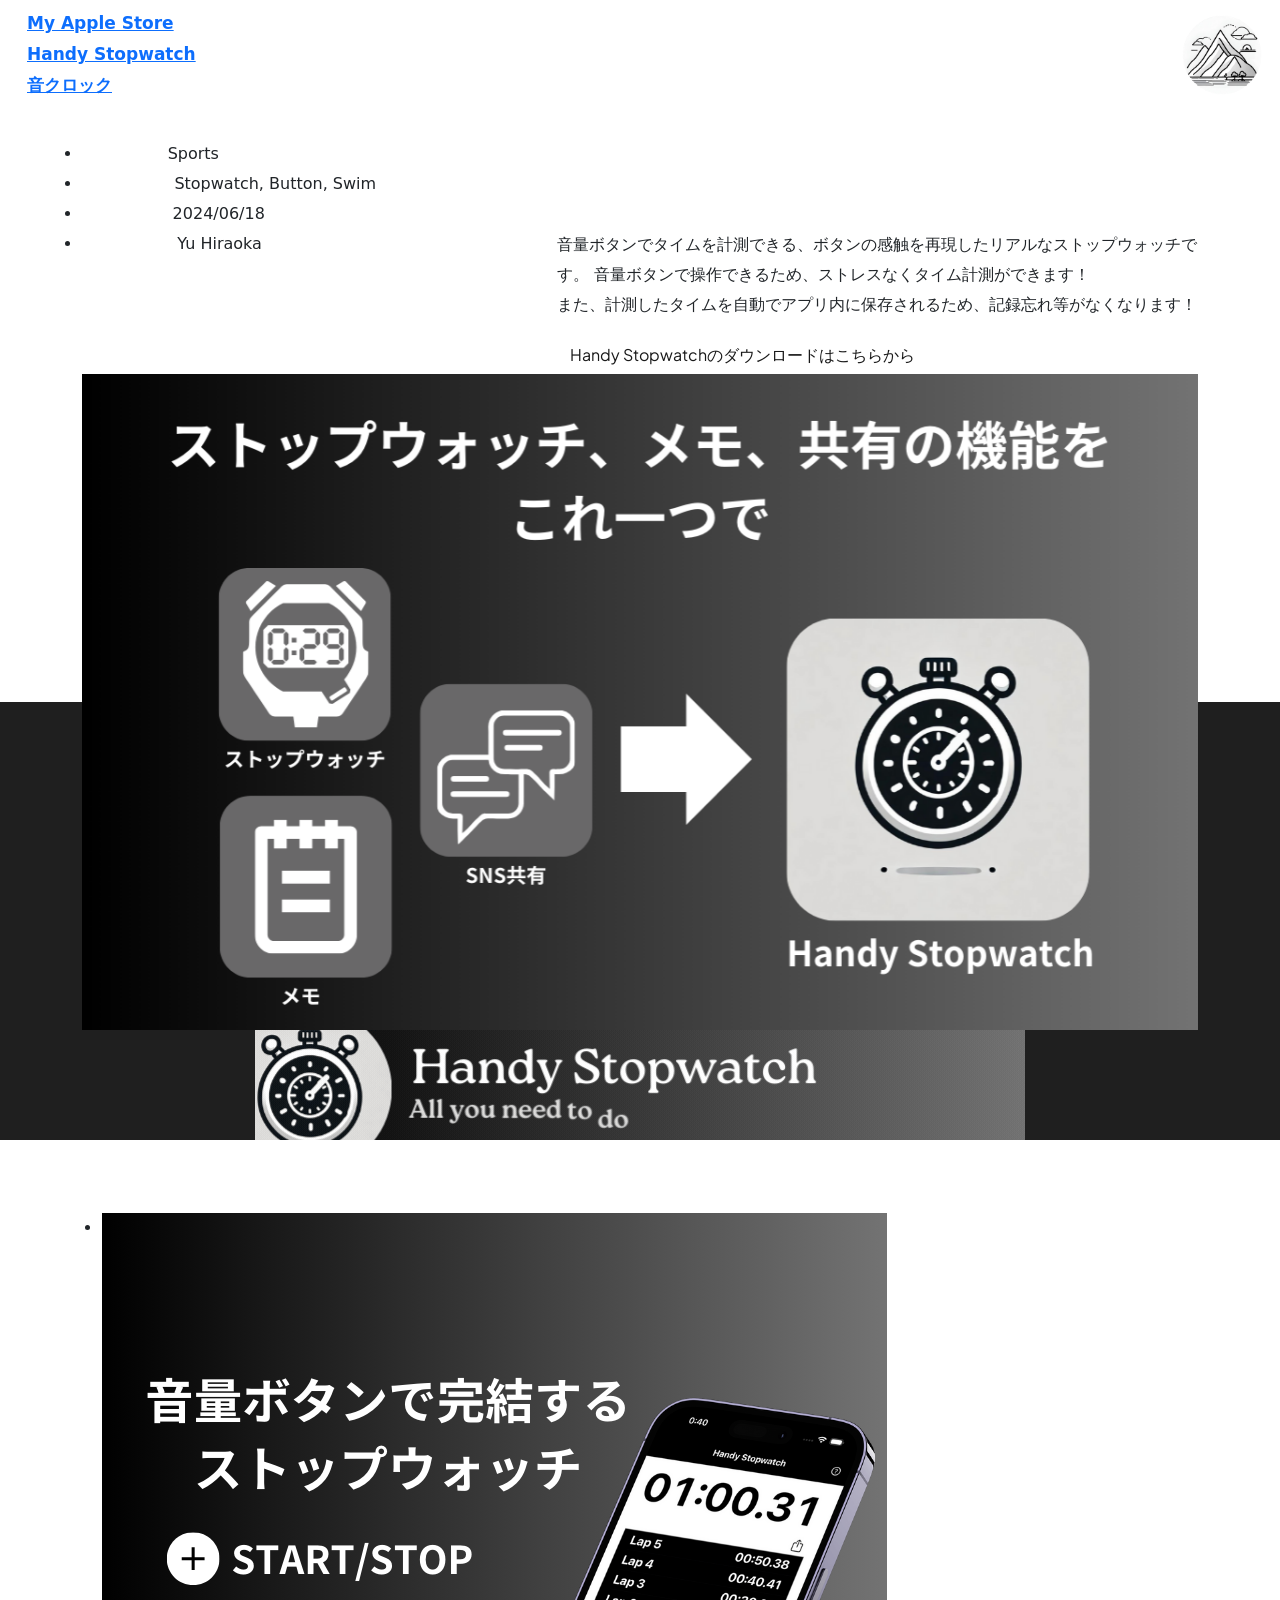
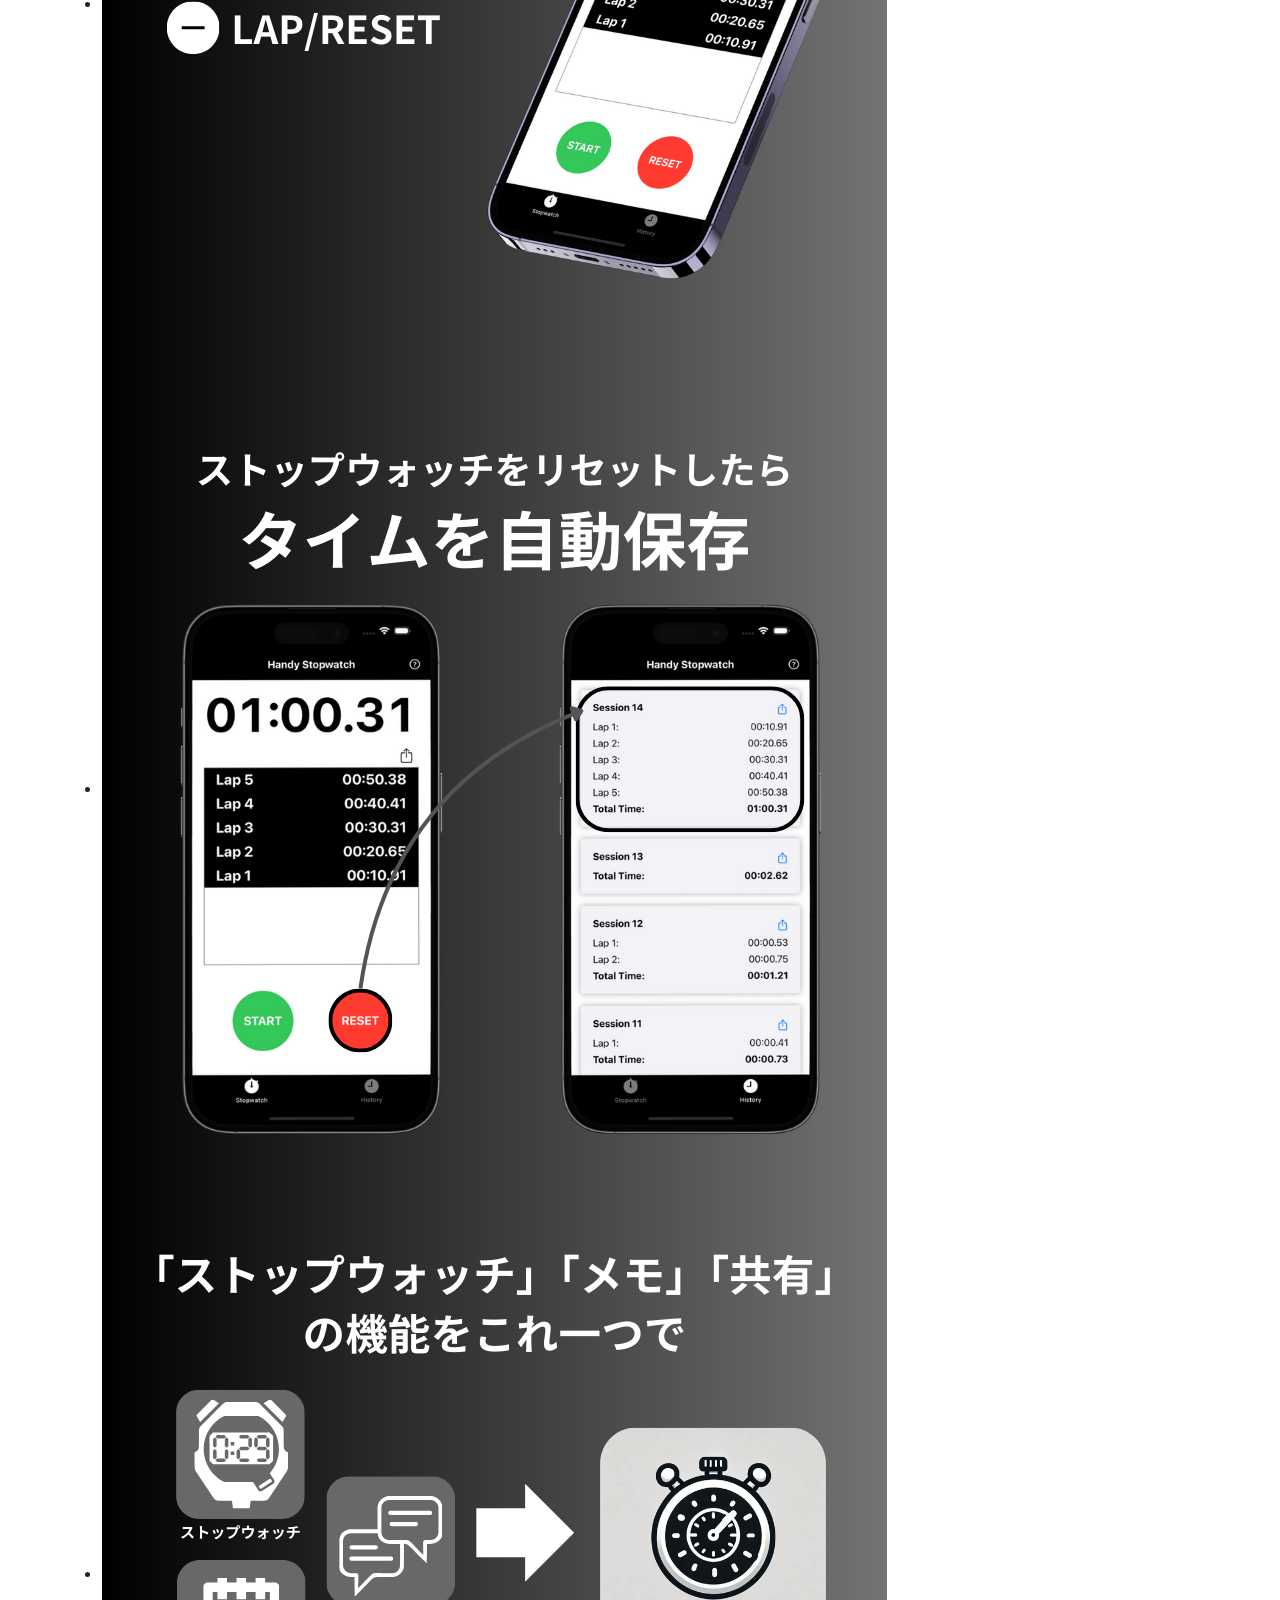
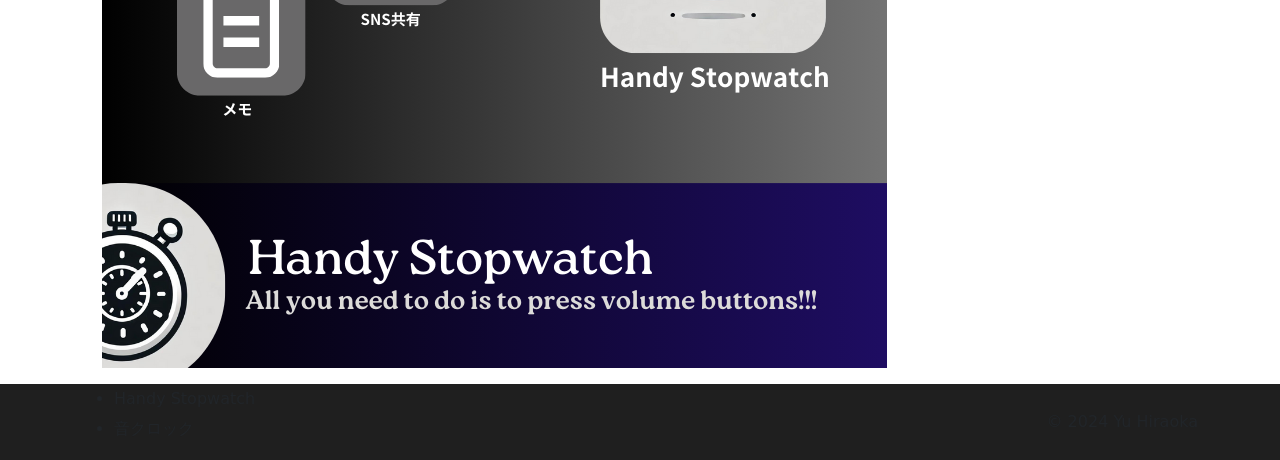
==== index.html @ 17c0342c "initial-commit" ====
﻿<!doctype html>
<html class="no-js" lang="ja">
    <head>
        <title>APP GALLERY</title>
        <meta charset="utf-8">
        <meta http-equiv="X-UA-Compatible" content="IE=edge" />
        <meta name="author" content="ThemeZaa">
        <meta name="viewport" content="width=device-width,initial-scale=1.0" />
        <!-- favicon icon -->
        <link rel="shortcut icon" href="images/icon.png">
        <!-- google fonts preconnect -->
        <link rel="preconnect" href="https://fonts.googleapis.com" crossorigin>
        <link rel="preconnect" href="https://fonts.gstatic.com" crossorigin>
        <!-- style sheets and font icons  -->
        <link rel="stylesheet" href="css/vendors.min.css"/>
        <link rel="stylesheet" href="css/icon.min.css"/>
        <link rel="stylesheet" href="css/style.css"/>
        <link rel="stylesheet" href="css/responsive.css"/>
        <link rel="stylesheet" href="css/architecture.css" />
    </head>
    <body class="custom-cursor overflow-x-hidden" data-mobile-nav-style="classic">
        <!-- start cursor -->
        <div class="cursor-page-inner">
            <div class="circle-cursor circle-cursor-inner"></div>
            <div class="circle-cursor circle-cursor-outer"></div>
        </div>
        <!-- end cursor -->
        <!-- start header -->
        <header> 
            <!-- start navigation -->
            <nav class="navbar navbar-expand-lg header-transparent bg-transparent disable-fixed">
                <div class="container-fluid">
                    <div class="col-auto col-lg-2 me-lg-0 me-auto d-none d-lg-flex"> 
                        <div class="header-icon">
                            <div class="header-social-icon icon social-text-style-01">
                                <a href="https://apps.apple.com/jp/developer/yu-hiraoka/id1750657696" target="_blank"><i></i>My Apple Store</a>
                                <a  href="https://apps.apple.com/jp/app/handy-stopwatch/id6504489579" target="_blank">Handy Stopwatch</a>
                                <a href="https://apps.apple.com/jp/app/%E9%9F%B3%E3%82%AF%E3%83%AD%E3%83%83%E3%82%AF/id6504010049" target="_blank">音クロック</a>
                            </div>
                        </div>
                    </div>
                    <div class="col-auto">
                        <a class="navbar-brand" href="index.html">
                            <img src="images/icon.png" class="mobile-logo" style="scale: 1.5">
                        </a>
                    </div>
                </div>
            </nav>
        </header>
        <!-- end header -->
        <section class="page-title-big-typography cover-background p-0 one-fourth-screen bg-dark-gray" style="background-image: url(images/handy_stopwatch_1920*780.png)">
        </section>
        <!-- start section --> 
        <section class="bg-dark-gray background-position-center-top overlap-height overflow-visible" style="background-image: url('../../Desktop/APPGALLERY/templete/html/images/demo-architecture-dotted-pattern.svg')">
            <div class="container">
                <div class="row overlap-gap-section">
                    <div class="col-lg-4 col-md-6 sm-mb-30px text-center text-md-start">
                        <span class="fs-22 fw-600 d-inline-block mb-25px ls-minus-05px text-white">Handy Stopwatch</span>
                        <ul class="list-style-01 ps-0 pe-50px mb-0 sm-pe-0">
                            <li class="pt-15px pb-15px"><span class="text-uppercase text-white pe-10px w-35 lg-w-45 sm-w-auto sm-me-20px d-inline-block fs-15 fw-500">Category</span>Sports</li>
                            <li class="pt-15px pb-15px"><span class="text-uppercase text-white pe-10px w-35 lg-w-45 sm-w-auto sm-me-20px d-inline-block fs-15 fw-500">keywords</span>Stopwatch, Button, Swim</li>
                            <li class="border-color-charcoal-grey pt-15px pb-15px"><span class="text-uppercase text-white pe-10px w-35 lg-w-45 sm-w-auto sm-me-20px d-inline-block fw-500 fs-15">Published</span>2024/06/18</li>
                            <li class="border-color-charcoal-grey pt-15px pb-15px"><span class="text-uppercase text-white pe-10px w-35 lg-w-45 sm-w-auto sm-me-20px d-inline-block fw-500 fs-15">Developer</span>Yu Hiraoka</li>
                        </ul>
                    </div>
                    <div class="col-lg-7 offset-lg-1 col-md-7 text-center text-md-start">
                        <h4 class="fw-600 text-white"><span class="text-decoration-line-bottom d-inline-block">音量ボタンだけ</span>で操作できる<br>ストップウォッチ</h4>
                        <p class="mb-35px">音量ボタンでタイムを計測できる、ボタンの感触を再現したリアルなストップウォッチです。
                            音量ボタンで操作できるため、ストレスなくタイム計測ができます！<br>
                            また、計測したタイムを自動でアプリ内に保存されるため、記録忘れ等がなくなります！
                        </p>
                        <a href="https://apps.apple.com/jp/app/handy-stopwatch/id6504489579" class="btn btn-medium btn-base-color text-uppercase-inherit fw-600 primary-font">Handy Stopwatchのダウンロードはこちらから</a>
                    </div>
                </div>
            </div>
        </section>
        <!-- end section -->
        <!-- start section -->
        <section class="bg-nero-grey">
            <div class="container">
                <div class="row">
                    <div class="col-12 overlap-section">
                        <div class="overlap-section-inner"> 
                            <div class="swiper magic-cursor drag-cursor" data-slider-options='{ "slidesPerView": 1, "spaceBetween": 0, "effect": "fade", "speed": 2500, "loop": true, "autoplay": { "delay": 1500, "disableOnInteraction": false },  "pagination": { "el": ".slider-three-slide-pagination", "clickable": true, "dynamicBullets": true }, "navigation": { "nextEl": ".slider-one-slide-next-1", "prevEl": ".slider-one-slide-prev-1" }, "keyboard": { "enabled": true, "onlyInViewport": true }, "breakpoints": { "992": { "slidesPerView": 1 }, "768": { "slidesPerView": 1 }, "320": { "slidesPerView": 1 } } }'>
                                <div class="swiper-wrapper">
                                    <!-- start slider item --> 
                                    <div class="swiper-slide">
                                        <img src="images/handy_stopwatch_1_1190*700.png" class="w-100" alt="" />
                                    </div>
                                    <!-- end slider item -->
                                    <!-- start slider item -->
                                    <div class="swiper-slide">
                                        <img src="images/handy_stopwatch_2_1190*700.png" class="w-100" alt="" />
                                    </div>
                                    <!-- end slider item --> 
                                    <!-- start slider item -->
                                    <div class="swiper-slide">
                                        <img src="images/handy_stopwatch_3_1190*700.png" class="w-100" alt="" />
                                    </div>
                                    <!-- end slider item --> 
                                    <!-- end slider item --> 
                                </div> 
                            </div>
                        </div>
                    </div>
                    <div class="col-12 mt-8 lg-mt-10 text-center">
                        <a href="https://apps.apple.com/jp/app/handy-stopwatch/id6504489579" target="_blank">
                            <img src="images/handy_stopwatch_770*110.gif" alt="">
                        </a>
                    </div>
                </div>
            </div>
        </section>
        <!-- end section -->
        <!-- start section -->
        <section class="bg-dark-gray background-position-center-top" style="background-image: url('../../Desktop/APPGALLERY/templete/html/images/demo-architecture-dotted-pattern.svg')">
            <div class="container">
                <div class="row row-cols-1 row-cols-md-2 mb-6">
                    <div class="col text-center text-md-start">
                        <h4 class="fw-600 text-white">Handy Stopwatch Gallery</h4>
                    </div>
<!--                    <div class="col last-paragraph-no-margin text-center text-md-start">-->
<!--                        <p>シンプル且つ多機能なストップウォッチ</p>-->
<!--                    </div>-->
                </div>
                <div class="row mb-6">
                    <div class="col px-0 sm-ps-15px sm-pe-15px">
                        <ul class="image-gallery-style-01 gallery-wrapper grid grid-3col xl-grid-3col lg-grid-3col md-grid-2col sm-grid-1col xs-grid-1col gutter-extra-large">
                            <li class="grid-sizer"></li>
                            <!-- start gallery item -->
                            <li class="grid-item grid-item-double transition-inner-all">
                                <div class="gallery-box">
                                    <a href="images/handy_stopwatch_1_785*785.png" data-group="lightbox-gallery" title="Handy Stopwatch">
                                        <div class="position-relative gallery-image bg-white overflow-hidden">
                                            <img src="images/handy_stopwatch_1_785*785.png" alt="" />
                                            <div class="d-flex align-items-center justify-content-center position-absolute top-0px left-0px w-100 h-100 gallery-hover move-bottom-top">
                                                <div class="d-flex align-items-center justify-content-center w-50px h-50px rounded-circle bg-dark-gray">
                                                    <i class="feather icon-feather-search text-white icon-small"></i>
                                                </div>
                                            </div>
                                        </div>
                                    </a>
                                </div>
                            </li>
                            <!-- end gallery item -->
                            <!-- start gallery item -->
                            <li class="grid-item transition-inner-all">
                                <div class="gallery-box overflow-hidden">
                                    <a href="images/handy_stopwatch_2_785*785.png" data-group="lightbox-gallery" title="Handy Stopwatch">
                                        <div class="position-relative gallery-image bg-white overflow-hidden">
                                            <img src="images/handy_stopwatch_2_785*785.png" alt="" />
                                            <div class="d-flex align-items-center justify-content-center position-absolute top-0px left-0px w-100 h-100 gallery-hover move-bottom-top">
                                                <div class="d-flex align-items-center justify-content-center w-50px h-50px rounded-circle bg-dark-gray">
                                                    <i class="feather icon-feather-search text-white icon-small"></i>
                                                </div>
                                            </div>
                                        </div>
                                    </a>
                                </div>
                            </li>
                            <!-- end gallery item -->
                            <!-- start gallery item -->
                            <li class="grid-item transition-inner-all">
                                <div class="gallery-box overflow-hidden">
                                    <a href="images/handy_stopwatch_3_785*785.png" data-group="lightbox-gallery" title="Handy Stopwatch">
                                        <div class="position-relative gallery-image bg-white overflow-hidden">
                                            <img src="images/handy_stopwatch_3_785*785.png" alt="" />
                                            <div class="d-flex align-items-center justify-content-center position-absolute top-0px left-0px w-100 h-100 gallery-hover move-bottom-top">
                                                <div class="d-flex align-items-center justify-content-center w-50px h-50px rounded-circle bg-dark-gray">
                                                    <i class="feather icon-feather-search text-white icon-small"></i>
                                                </div>
                                            </div>
                                        </div>
                                    </a>
                                </div>
                            </li>
                            <!-- end gallery item -->
                        </ul>
                    </div>
                </div>
            </div>
        </section>
        <footer class="bg-nero-grey pb-0 pt-0 md-pt-0 sm-pt-0 xs-pt-0 background-position-center-top" style="background-image: url('../../Desktop/APPGALLERY/templete/html/images/demo-architecture-dotted-pattern.svg')">
            <div class="footer-bottom p-20px border-color-transparent-white-light">
                <div class="container">
                    <div class="row align-items-center">
                        <div class="col-lg-7 text-center text-lg-start md-mb-10px">
                            <ul class="footer-navbar fs-15 lh-normal">
                                <li class="nav-item active"><a href="https://apps.apple.com/jp/app/handy-stopwatch/id6504489579" target="_blank" class="nav-link">Handy Stopwatch</a></li>
                                <li class="nav-item"><a href="https://apps.apple.com/jp/app/%E9%9F%B3%E3%82%AF%E3%83%AD%E3%83%83%E3%82%AF/id6504010049" target="_blank" class="nav-link">音クロック</a></li>
                            </ul>
                        </div>
                        <div class="col-lg-5 text-center text-lg-end">
                            <span class="fs-15">&copy; 2024 Yu Hiraoka</span>
                        </div>
                    </div>
                </div>
            </div>
        </footer>
        <!-- end footer -->
         <!-- start scroll progress -->
        <div class="scroll-progress d-none d-xxl-block">
          <a href="#" class="scroll-top" aria-label="scroll">
            <span class="scroll-text">Scroll</span><span class="scroll-line"><span class="scroll-point"></span></span>
          </a>
        </div>
        <!-- end scroll progress -->
        <!-- javascript libraries -->
        <script type="text/javascript" src="js/jquery.js"></script>
        <script type="text/javascript" src="js/vendors.min.js"></script>
        <script type="text/javascript" src="js/main.js"></script>
    </body>
</html>
---- css/architecture.css ----
/* ===================================
    Crafto - Architecture
====================================== */
/* font */
@import url('https://fonts.googleapis.com/css2?family=Antonio:wght@100;200;300;400;500;600;700&display=swap');
@import url('https://fonts.googleapis.com/css2?family=Plus+Jakarta+Sans:wght@200;300;400;500;600;700;800&display=swap');
/* variable */
:root {     
    --base-color: #ffe600;
    --dark-gray:#191919;
    --medium-gray:#737373;
    --extra-medium-gray:#707070;
    --alt-font: 'Antonio', sans-serif;
    --primary-font: 'Plus Jakarta Sans', sans-serif;
} 
html {
    overflow-x: hidden;
}
body{
    line-height: 30px;
}
/* reset */
.word-break-normal {
    word-break: normal;
}
.h1, .h2, .h3, .h4, .h5, .h6, h1, h2, h3, h4, h5, h6 {
    margin-bottom: 25px;
}
h1, .h1 {
    line-height: 4.6rem;
}
h2 {
    line-height: 3.7rem;
}
h3 {
    line-height: 3.4rem;
}
h4 {
    line-height: 3rem;
}
h5 {
    line-height: 2.5rem;
}
h6 {
    line-height: 2.3rem;
}
/* header */ 
header .widget-text {
    font-size: 15px;
}
header .navbar-brand {
    padding: 28px 0;
}
header.sticky .disable-fixed .navbar-brand {
    padding: 18px 0;
}
header .navbar-brand img {
    max-height: 60px;
}
.hamburger-logo img {
    max-height: 85px;
}
.header-icon .header-social-icon a {
    font-size: 17px;
    padding-left: 15px;
    font-weight: 600;
}
header.sticky .navbar {
    min-height: 70px;
}
.hamburger-menu-simple .menu-item-list .nav-link {
    font-size: 55px;
    line-height: 50px;
}
header .elements-social ul li {
    margin-right: 25px;
    margin-left: 0;
}
header .elements-social ul li a {
    width: auto;
    height: auto;
}
/* revolution slider */
#architecture-slider .tp-splitted {
    text-align: inherit !important;
}
.magic-cursor-base-color #ball-cursor:before, .magic-cursor-base-color #ball-cursor:after {
    color: var(--dark-gray);  
}
/* tag */
.blog-comment li .btn-reply:hover {
    color: var(--dark-gray);
}
.tag-cloud a:hover, .tag-cloud a.active {
    border-color: var(--white);
}
.blog-comment li .btn-reply {
    border: 1px solid var(--extra-medium-gray);
    background-color: transparent;
}
.blog-comment li .btn-reply {
    padding: 6px 20px 7px;
}
.categories-btn {
    padding: 4px 18px;
    border-radius: 24px;
}
/* first letter block  */ 
.first-letter-block {
    line-height: 88px;
}
/* top right bottom left */
.top-25 {
    top: 25%;
}
.right-18 {
    right: 18%;
}
/* text color */ 
.text-nero-grey {
    color: #1F1F1F;
}
.text-charcoal {
    color: #282828;
}
/* bg color */ 
.bg-nero-grey {
    background-color: #1F1F1F;
}
.bg-dark-gray-transparent {
    background-color:rgba(25, 25, 25,.7);
}
.bg-charcoal-grey {
    background-color: #3E3E3E;
}
.bg-base-color-transparent {
    background-color: rgba(239, 255, 2,.2);
}
.bg-gradient-dark-transparent {
    background: -webkit-gradient(linear, left bottom, left top, color-stop(-4%, #101010), to(transparent));
    background: linear-gradient(to top, #101010 -4%, transparent 100%);
}
.bg-gradient-dark-gray-transparent {
    background-image: -webkit-gradient(linear, left bottom, left top, from(rgba(25, 25, 25, 1)), to(transparent));
    background-image: linear-gradient(to top, rgba(25, 25, 25, .9) 20%, transparent 90%);
}
/* border color */
.border-color-charcoal-grey {
    border-color: #3E3E3E !important;
}
/* slider navigation*/
.slider-navigation-style-07 {
    left: 58.4%;
}
/* btn */ 
.btn.btn-base-color, .btn.btn-box-shadow.btn-base-color:hover {
    color: var(--dark-gray);  
}
.btn.btn-link {
    padding: 0 0 2px;
    font-weight: 600;
}
.btn { 
    font-family: var(--primary-font);
}
/* page title */
.page-title-extra-small h1 {
    font-size: 5.375rem;
    line-height: 5.5rem;
}
.page-title-extra-small h2 {
    font-size: 13px;
    line-height: 26px;
}
/* footer */
footer .footer-logo img {
    max-height: 70px;
}
footer .elements-social li {
    margin: 0 15px 0 0;
}
.video-icon-extra-large .video-icon {
    width: 170px;
    height: 170px;
    font-size: 16px;
}
/* magic cursor */
.magic-drag-cursor #ball-cursor:before {
  font-size: 15px;
}
/* media query responsive */
@media (max-width: 1430px) {
    .architecture-number {
        display: none !important;
    }
}
@media (orientation: landscape) and (max-width: 1080px) {
    .architecture-slider-text-row {
        margin-top: 200px !important;
    }
}
@media (orientation: landscape) and (max-width: 850px) {
    .architecture-slider-text-row { 
        margin-bottom: 200px !important;
    }
}
@media (orientation: landscape) and (max-width: 768px) {
    .architecture-slider-text-row {
        margin-top: 200px !important;
        margin-bottom: 200px !important; 
    }
}
@media (max-width: 991px) {
    .interactive-banner-style-06 .interactive-banners-content {
        transform: translateY(calc(100% - 100px));
    }
    .md-right-0 {
        right: 0;
    }
    header .navbar-brand {
        padding: 20px 0;
    }
}
@media (max-width: 767px) {
    .video-icon-extra-large .video-icon {
        width: 120px;
        height: 120px;
    }
    .slider-navigation-style-07 {
        left: 0;
    }
    .interactive-banner-style-06 .interactive-banners-content {
        transform: translateY(calc(100% - 110px));
    }
    .hamburger-menu-simple .menu-item-list .nav-link {
        font-size: 38px;
        line-height: 34px;
    }
}
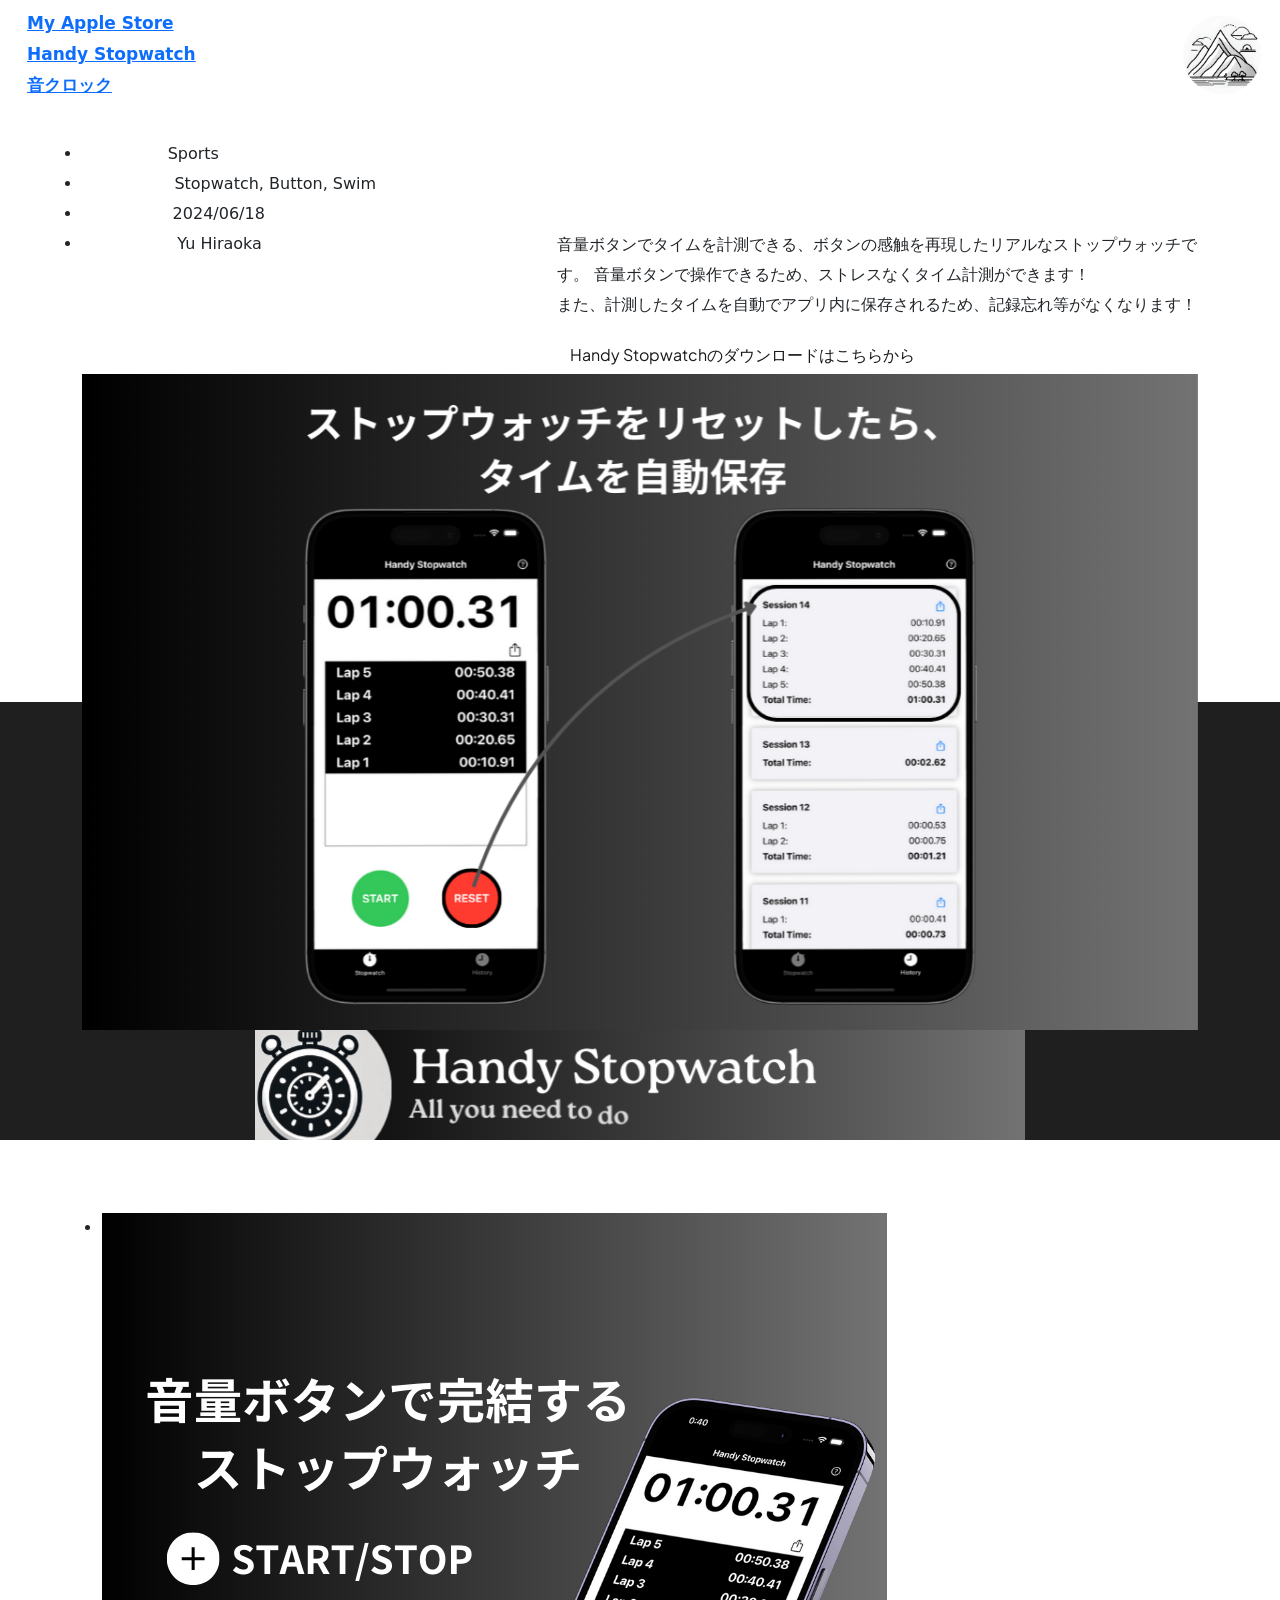
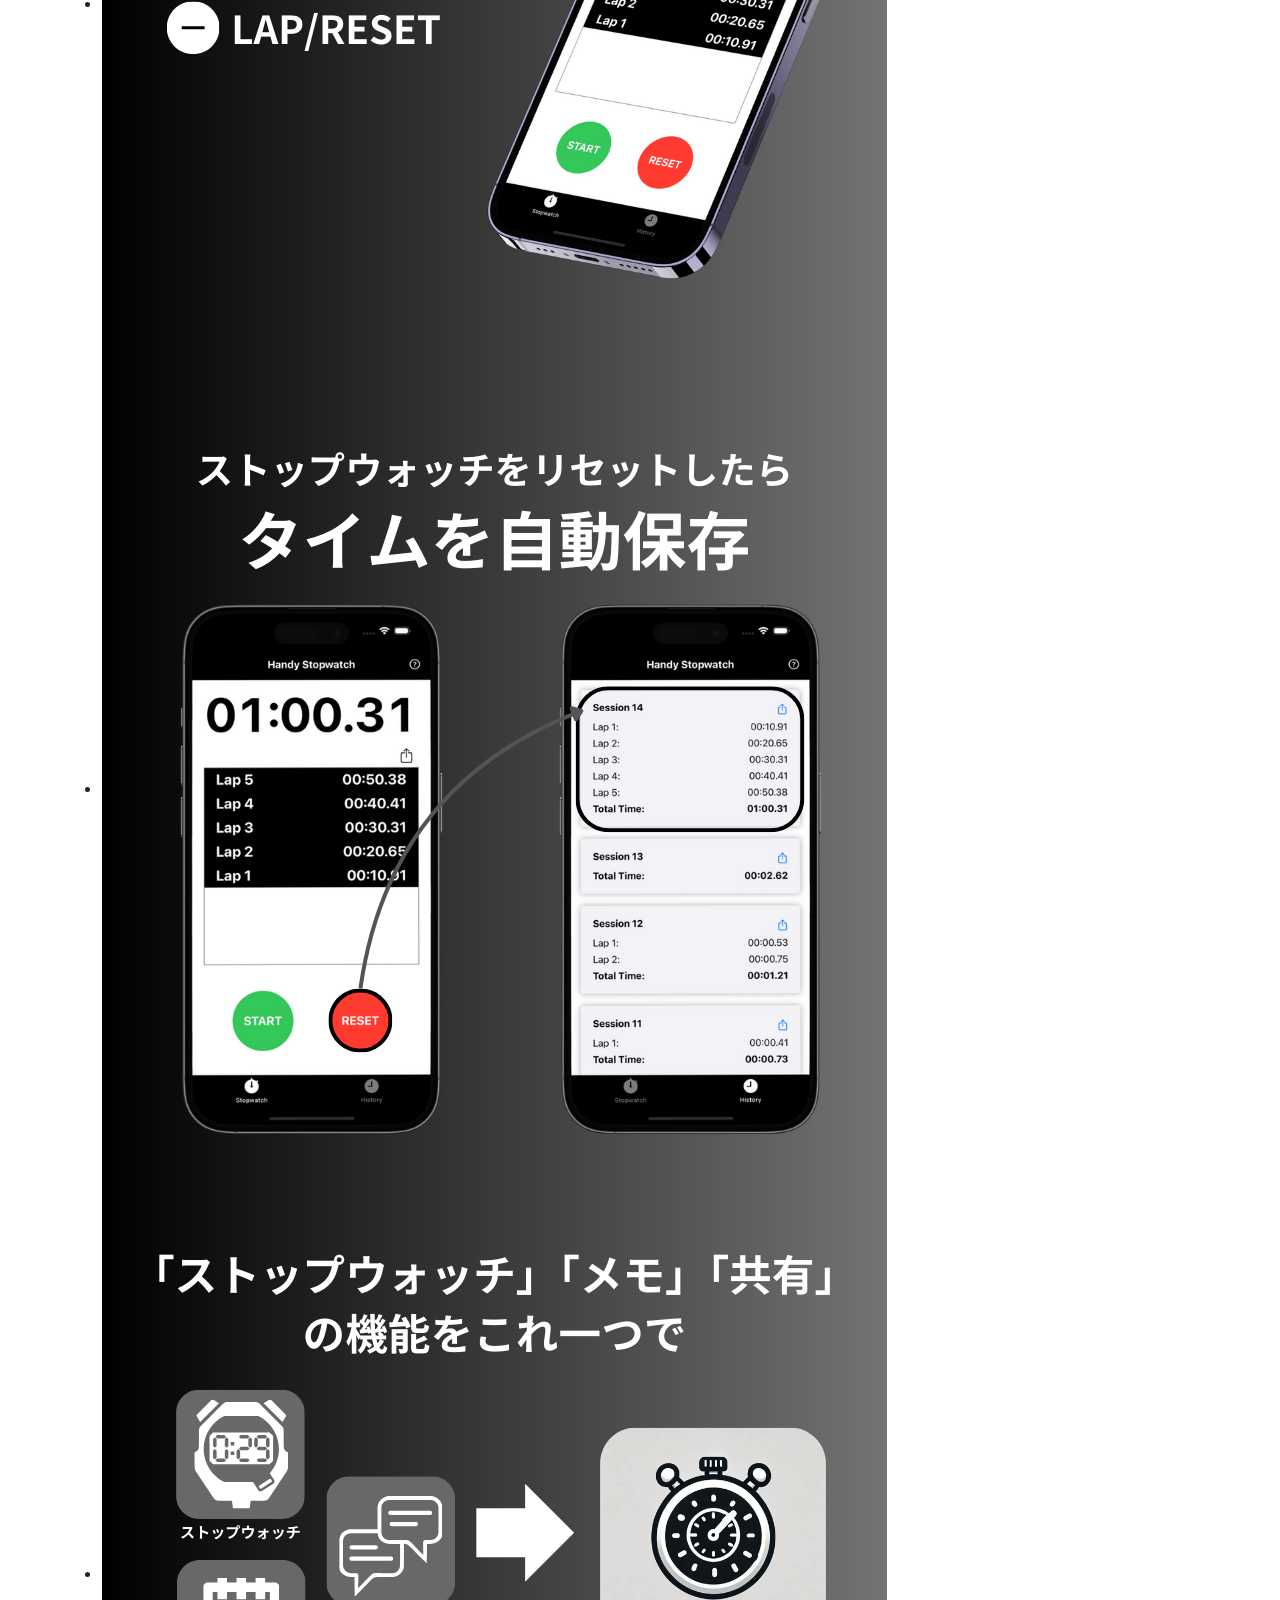
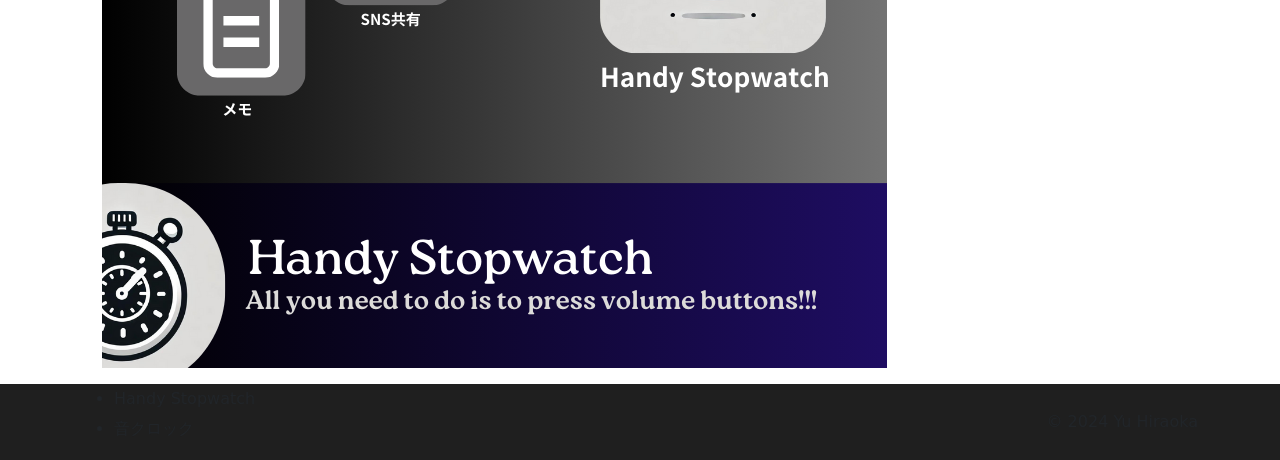
==== commit f21b5057: "アニメーション速度の変更" ====
--- a/index.html
+++ b/index.html
@@ -81,7 +81,7 @@
                 <div class="row">
                     <div class="col-12 overlap-section">
                         <div class="overlap-section-inner"> 
-                            <div class="swiper magic-cursor drag-cursor" data-slider-options='{ "slidesPerView": 1, "spaceBetween": 0, "effect": "fade", "speed": 2500, "loop": true, "autoplay": { "delay": 1500, "disableOnInteraction": false },  "pagination": { "el": ".slider-three-slide-pagination", "clickable": true, "dynamicBullets": true }, "navigation": { "nextEl": ".slider-one-slide-next-1", "prevEl": ".slider-one-slide-prev-1" }, "keyboard": { "enabled": true, "onlyInViewport": true }, "breakpoints": { "992": { "slidesPerView": 1 }, "768": { "slidesPerView": 1 }, "320": { "slidesPerView": 1 } } }'>
+                            <div class="swiper magic-cursor drag-cursor" data-slider-options='{ "slidesPerView": 1, "spaceBetween": 0, "effect": "fade", "speed": 500, "loop": true, "autoplay": { "delay": 3000, "disableOnInteraction": false },  "pagination": { "el": ".slider-three-slide-pagination", "clickable": true, "dynamicBullets": true }, "navigation": { "nextEl": ".slider-one-slide-next-1", "prevEl": ".slider-one-slide-prev-1" }, "keyboard": { "enabled": true, "onlyInViewport": true }, "breakpoints": { "992": { "slidesPerView": 1 }, "768": { "slidesPerView": 1 }, "320": { "slidesPerView": 1 } } }'>
                                 <div class="swiper-wrapper">
                                     <!-- start slider item --> 
                                     <div class="swiper-slide">
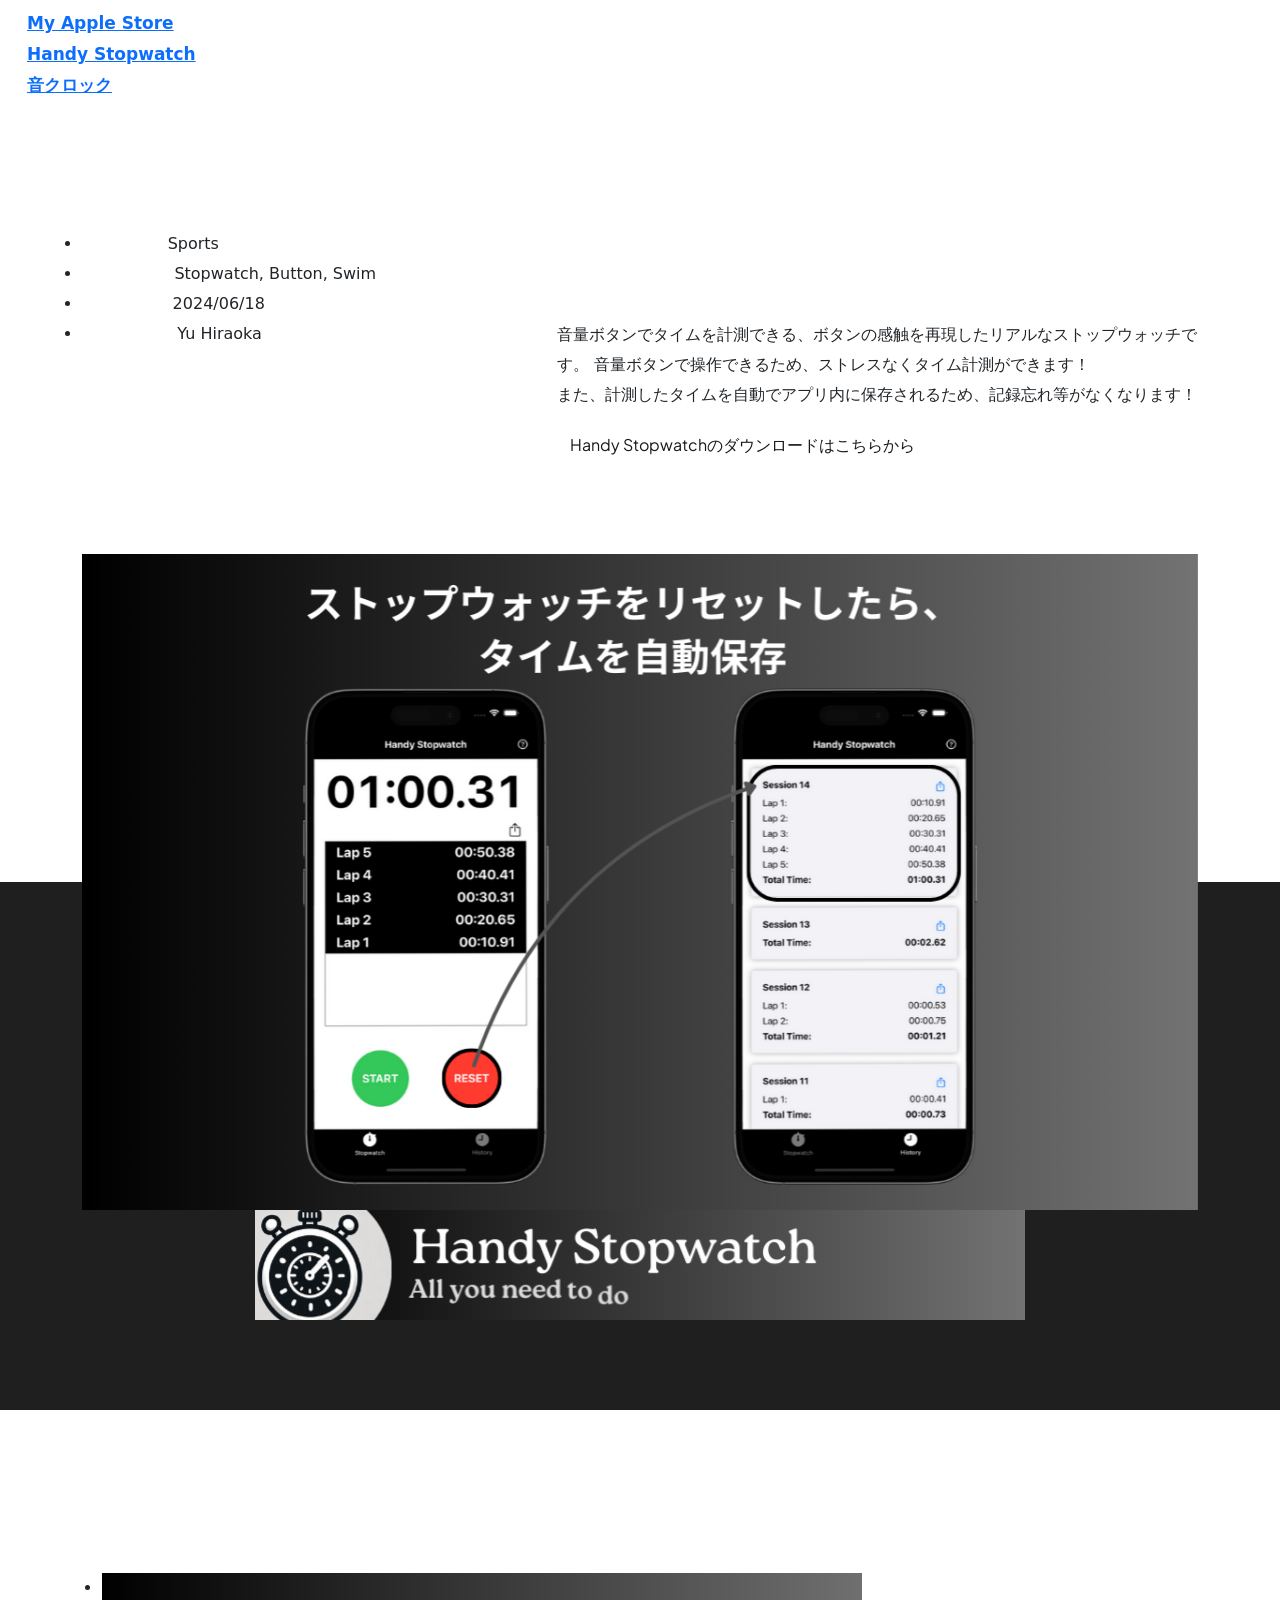
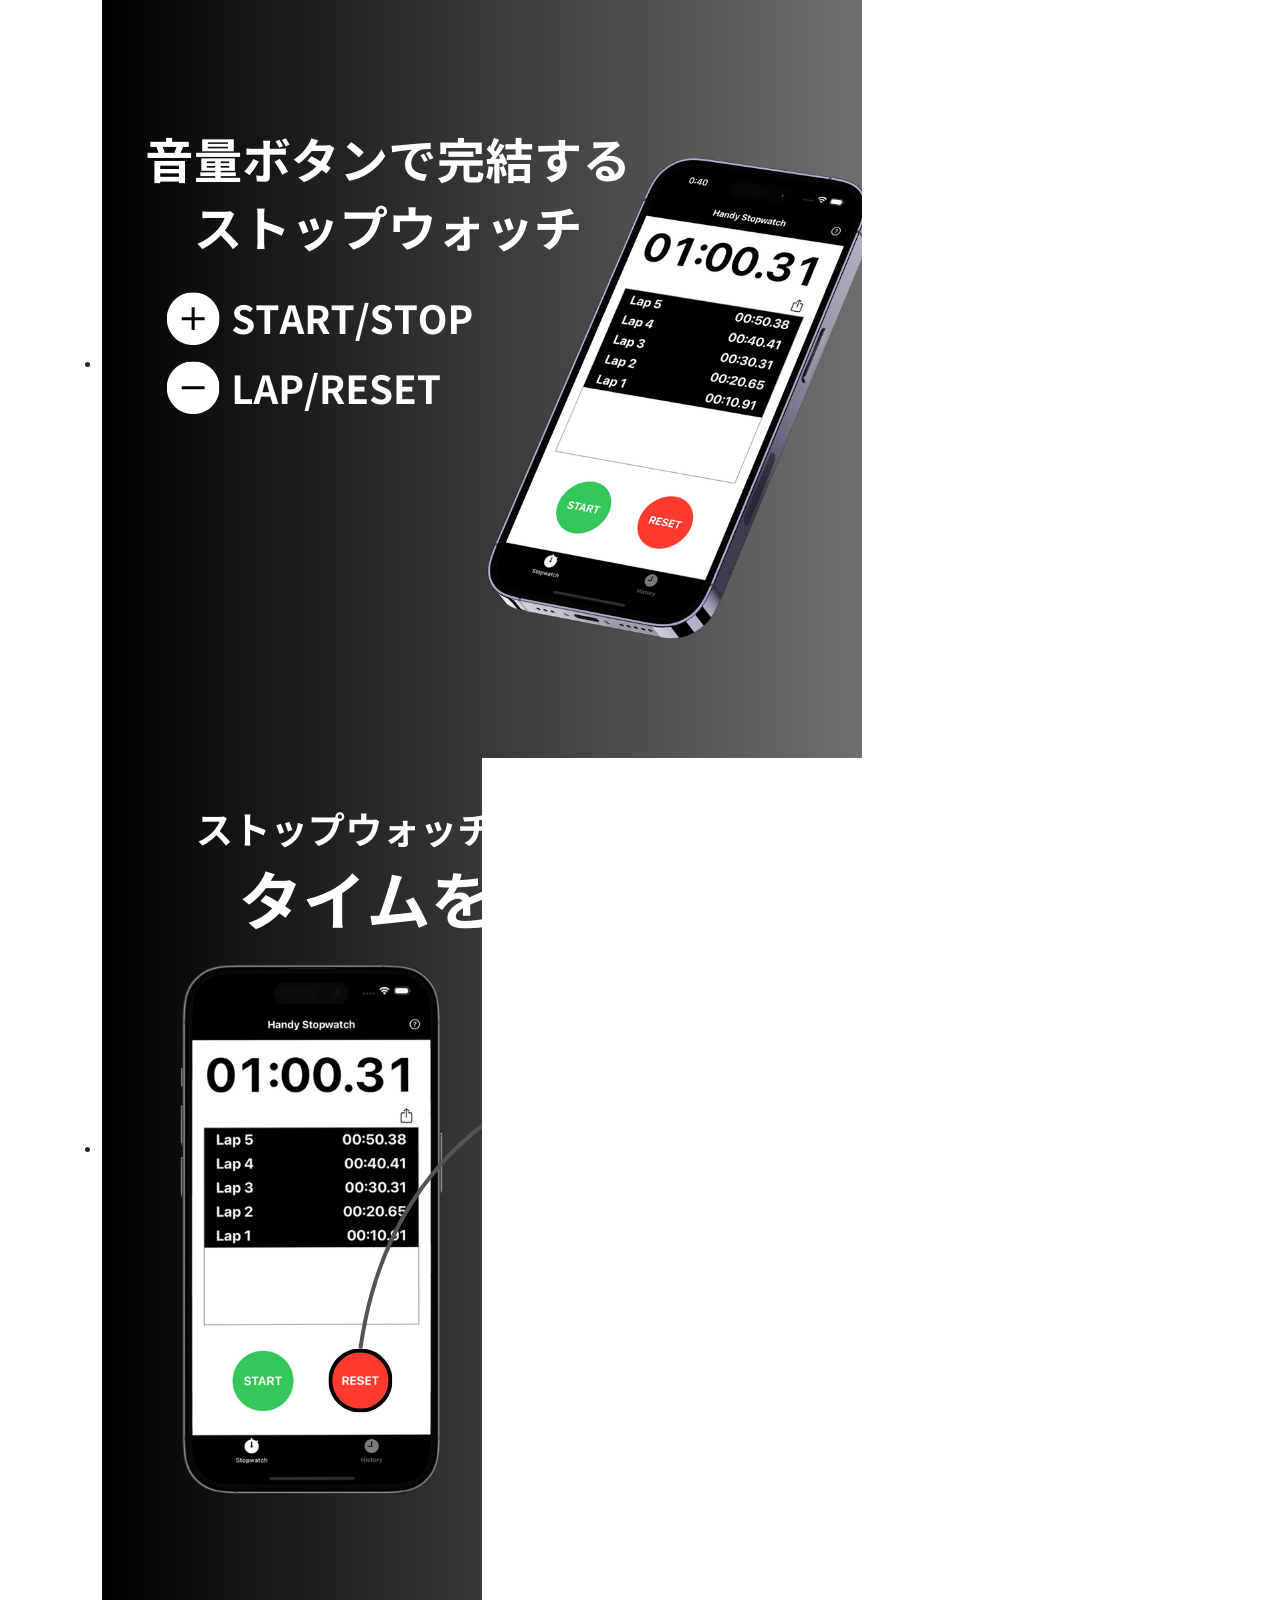
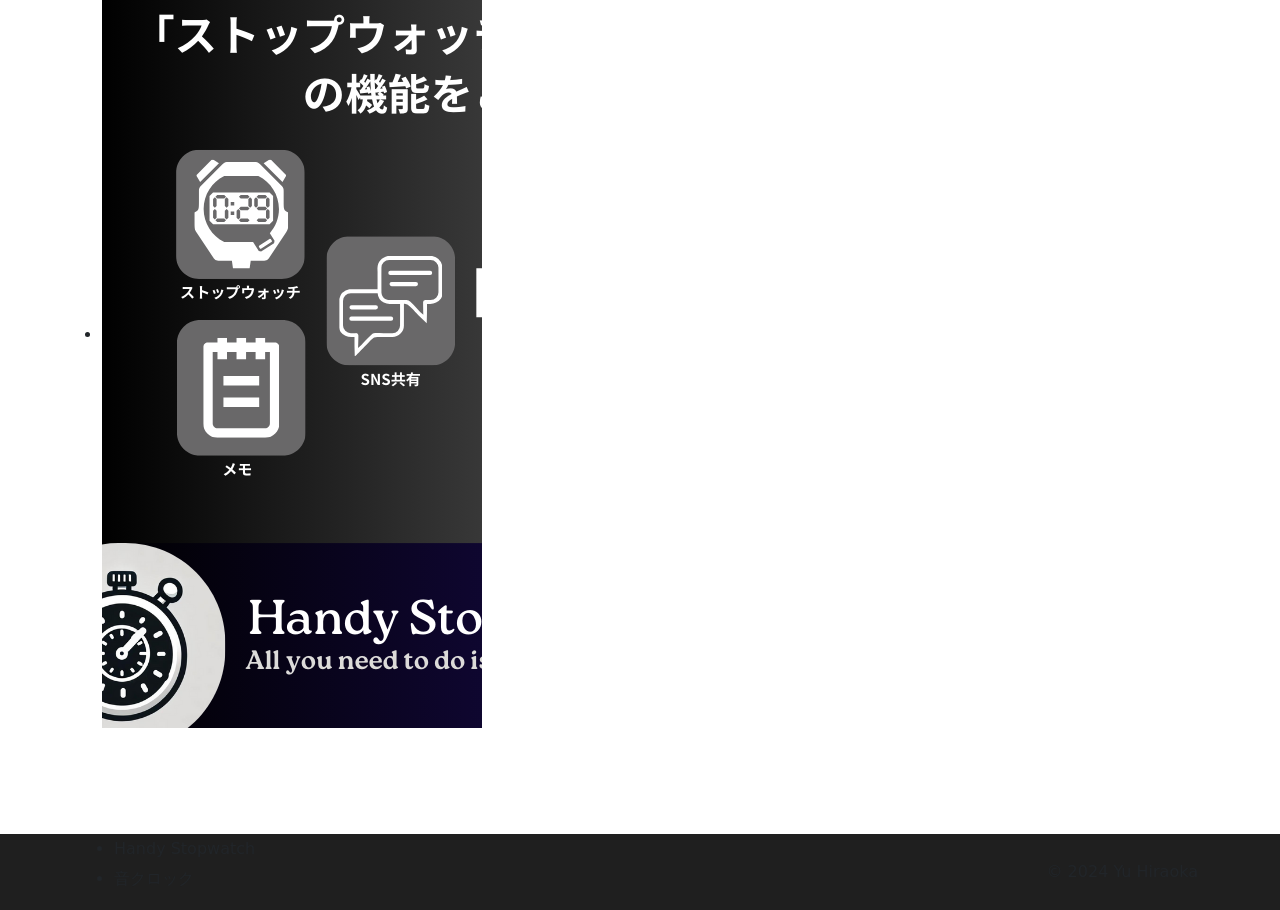
==== commit a67f92d2: "レスポンシブの修正" ====
--- a/index.html
+++ b/index.html
@@ -18,6 +18,13 @@
         <link rel="stylesheet" href="css/responsive.css"/>
         <link rel="stylesheet" href="css/architecture.css" />
     </head>
+    <style>
+        @media (max-width: 991px) {
+            .navbar {
+                display: none;
+            }
+        }
+    </style>
     <body class="custom-cursor overflow-x-hidden" data-mobile-nav-style="classic">
         <!-- start cursor -->
         <div class="cursor-page-inner">
@@ -26,23 +33,18 @@
         </div>
         <!-- end cursor -->
         <!-- start header -->
-        <header> 
+        <header>
             <!-- start navigation -->
             <nav class="navbar navbar-expand-lg header-transparent bg-transparent disable-fixed">
                 <div class="container-fluid">
-                    <div class="col-auto col-lg-2 me-lg-0 me-auto d-none d-lg-flex"> 
+                    <div class="col-auto col-lg-2 me-lg-0 me-auto d-none d-lg-flex">
                         <div class="header-icon">
                             <div class="header-social-icon icon social-text-style-01">
                                 <a href="https://apps.apple.com/jp/developer/yu-hiraoka/id1750657696" target="_blank"><i></i>My Apple Store</a>
-                                <a  href="https://apps.apple.com/jp/app/handy-stopwatch/id6504489579" target="_blank">Handy Stopwatch</a>
+                                <a href="https://apps.apple.com/jp/app/handy-stopwatch/id6504489579" target="_blank">Handy Stopwatch</a>
                                 <a href="https://apps.apple.com/jp/app/%E9%9F%B3%E3%82%AF%E3%83%AD%E3%83%83%E3%82%AF/id6504010049" target="_blank">音クロック</a>
                             </div>
                         </div>
-                    </div>
-                    <div class="col-auto">
-                        <a class="navbar-brand" href="index.html">
-                            <img src="images/icon.png" class="mobile-logo" style="scale: 1.5">
-                        </a>
                     </div>
                 </div>
             </nav>
--- a/css/responsive.css
+++ b/css/responsive.css
@@ -0,0 +1,21640 @@
+/* -------------------------------------------------------
+
+    Theme Name: Crafto - The Multipurpose HTML5 Template
+    Theme URL: https://craftohtml.themezaa.com/
+    Description: Elevate your online presence with Crafto - a modern, versatile, multipurpose Bootstrap 5 responsive HTML5, SCSS template using highly creative 48+ ready demos.
+    Author: ThemeZaa - https://www.themezaa.com/
+    Author ThemeForest URL: https://themeforest.net/user/themezaa
+    Copyright(c) 2024 themezaa.com
+    Version: 1.0
+
+------------------------------------------------------- */
+/* Bootstrap overwrite css */
+@media (min-width: 1400px) {
+  .container, .container-lg, .container-md, .container-sm, .container-xl, .container-xxl {
+    max-width: 1220px;
+  }
+}
+@media (min-width: 992px) {
+  .row.g-lg-0 {
+    margin-right: 0;
+    margin-left: 0;
+  }
+  .row.g-lg-0 > * {
+    padding-right: 0;
+    padding-left: 0;
+  }
+}
+@media (max-width: 1600px) {
+  section {
+    padding-top: 90px;
+    padding-bottom: 90px;
+  }
+  section.big-section {
+    padding-top: 120px;
+    padding-bottom: 120px;
+  }
+  section.extra-big-section {
+    padding-top: 160px;
+    padding-bottom: 160px;
+  }
+}
+@media (max-width: 991px) {
+  html {
+    font-size: 14px;
+  }
+  section {
+    padding-top: 75px;
+    padding-bottom: 75px;
+  }
+  section.half-section {
+    padding-top: 50px;
+    padding-bottom: 50px;
+  }
+  section.big-section {
+    padding-top: 95px;
+    padding-bottom: 95px;
+  }
+  section.extra-big-section {
+    padding-top: 110px;
+    padding-bottom: 110px;
+  }
+  .row.md-gutter-very-small {
+    margin-left: -5px;
+    margin-right: -5px;
+  }
+  .row.md-gutter-very-small > * {
+    padding-right: 5px;
+    padding-left: 5px;
+  }
+  .row.md-gutter-small {
+    margin-left: -10px;
+    margin-right: -10px;
+  }
+  .row.md-gutter-small > * {
+    padding-right: 10px;
+    padding-left: 10px;
+  }
+}
+@media (max-width: 767px) {
+  html {
+    font-size: 12px;
+  }
+  section {
+    padding-top: 50px;
+    padding-bottom: 50px;
+  }
+  section.half-section {
+    padding-top: 40px;
+    padding-bottom: 40px;
+  }
+  section.big-section {
+    padding-top: 50px;
+    padding-bottom: 50px;
+  }
+  section.extra-big-section {
+    padding-top: 50px;
+    padding-bottom: 50px;
+  }
+  .row.sm-gutter-very-small {
+    margin-left: -5px;
+    margin-right: -5px;
+  }
+  .row.sm-gutter-very-small > * {
+    padding-right: 5px;
+    padding-left: 5px;
+  }
+  .row.sm-gutter-small {
+    margin-left: -10px;
+    margin-right: -10px;
+  }
+  .row.sm-gutter-small > * {
+    padding-right: 10px;
+    padding-left: 10px;
+  }
+}
+@media (max-width: 1600px) {
+  /* Font size */
+  .xxl-fs-100 {
+    font-size: 6.25rem;
+    line-height: 6.25rem;
+  }
+  .xxl-fs-110 {
+    font-size: 6.875rem;
+    line-height: 6.875rem;
+  }
+  .xxl-fs-120 {
+    font-size: 7.5rem;
+    line-height: 7.5rem;
+  }
+  .xxl-fs-130 {
+    font-size: 8.125rem;
+    line-height: 8.125rem;
+  }
+  .xxl-fs-140 {
+    font-size: 8.75rem;
+    line-height: 8.75rem;
+  }
+  .xxl-fs-150 {
+    font-size: 9.375rem;
+    line-height: 9.375rem;
+  }
+  .xxl-fs-160 {
+    font-size: 10rem;
+    line-height: 10rem;
+  }
+  .xxl-fs-170 {
+    font-size: 10.625rem;
+    line-height: 10.625rem;
+  }
+  .xxl-fs-180 {
+    font-size: 11.25rem;
+    line-height: 11.25rem;
+  }
+  .xxl-fs-190 {
+    font-size: 11.875rem;
+    line-height: 11.875rem;
+  }
+  .xxl-fs-200 {
+    font-size: 12.5rem;
+    line-height: 12.5rem;
+  }
+  .xxl-fs-250 {
+    font-size: 15.625rem;
+    line-height: 15.625rem;
+  }
+  .xxl-fs-275 {
+    font-size: 17.188rem;
+    line-height: 17.188rem;
+  }
+  .xxl-fs-300 {
+    font-size: 18.75rem;
+    line-height: 18.75rem;
+  }
+}
+@media (max-width: 1399px) {
+  /* Font size */
+  .xl-fs-0 {
+    font-size: 0;
+  }
+  .xl-fs-10 {
+    font-size: 10px;
+  }
+  .xl-fs-11 {
+    font-size: 11px;
+  }
+  .xl-fs-12 {
+    font-size: 12px;
+  }
+  .xl-fs-13 {
+    font-size: 13px;
+  }
+  .xl-fs-14 {
+    font-size: 14px;
+  }
+  .xl-fs-15 {
+    font-size: 15px;
+  }
+  .xl-fs-16 {
+    font-size: 16px;
+  }
+  .xl-fs-17 {
+    font-size: 17px;
+  }
+  .xl-fs-18 {
+    font-size: 18px;
+  }
+  .xl-fs-19 {
+    font-size: 19px;
+  }
+  .xl-fs-20 {
+    font-size: 20px;
+  }
+  .xl-fs-22 {
+    font-size: 22px;
+  }
+  .xl-fs-24 {
+    font-size: 24px;
+    line-height: 32px;
+  }
+  .xl-fs-26 {
+    font-size: 26px;
+    line-height: 38px;
+  }
+  .xl-fs-28 {
+    font-size: 1.75rem;
+    line-height: 2.6rem;
+  }
+  .xl-fs-30 {
+    font-size: 1.875rem;
+    line-height: 2.8rem;
+  }
+  .xl-fs-32 {
+    font-size: 2rem;
+    line-height: 2.5rem;
+  }
+  .xl-fs-40 {
+    font-size: 2.5rem;
+    line-height: 2.5rem;
+  }
+  .xl-fs-45 {
+    font-size: 2.813rem;
+    line-height: 3rem;
+  }
+  .xl-fs-50 {
+    font-size: 3.125rem;
+    line-height: 3.25rem;
+  }
+  .xl-fs-55 {
+    font-size: 3.438rem;
+    line-height: 3.5rem;
+  }
+  .xl-fs-60 {
+    font-size: 3.75rem;
+    line-height: 3.75rem;
+  }
+  .xl-fs-65 {
+    font-size: 4.063rem;
+    line-height: 4.688rem;
+  }
+  .xl-fs-70 {
+    font-size: 4.375rem;
+    line-height: 4.375rem;
+  }
+  .xl-fs-75 {
+    font-size: 4.668rem;
+    line-height: 4.668rem;
+  }
+  .xl-fs-80 {
+    font-size: 5rem;
+    line-height: 5rem;
+  }
+  .xl-fs-85 {
+    font-size: 5.313rem;
+    line-height: 5.313rem;
+  }
+  .xl-fs-90 {
+    font-size: 5.625rem;
+    line-height: 5.625rem;
+  }
+  .xl-fs-95 {
+    font-size: 5.938rem;
+    line-height: 5.938rem;
+  }
+  .xl-fs-100 {
+    font-size: 6.25rem;
+    line-height: 6.25rem;
+  }
+  .xl-fs-110 {
+    font-size: 6.875rem;
+    line-height: 6.875rem;
+  }
+  .xl-fs-120 {
+    font-size: 7.5rem;
+    line-height: 7.5rem;
+  }
+  .xl-fs-130 {
+    font-size: 8.125rem;
+    line-height: 8.125rem;
+  }
+  .xl-fs-140 {
+    font-size: 8.75rem;
+    line-height: 8.75rem;
+  }
+  .xl-fs-150 {
+    font-size: 9.375rem;
+    line-height: 9.375rem;
+  }
+  .xl-fs-160 {
+    font-size: 10rem;
+    line-height: 10rem;
+  }
+  .xl-fs-170 {
+    font-size: 10.625rem;
+    line-height: 10.625rem;
+  }
+  .xl-fs-180 {
+    font-size: 11.25rem;
+    line-height: 11.25rem;
+  }
+  .xl-fs-190 {
+    font-size: 11.875rem;
+    line-height: 11.875rem;
+  }
+  .xl-fs-200 {
+    font-size: 12.5rem;
+    line-height: 12.5rem;
+  }
+  .xl-fs-250 {
+    font-size: 15.625rem;
+    line-height: 15.625rem;
+  }
+  .xl-fs-275 {
+    font-size: 17.188rem;
+    line-height: 17.188rem;
+  }
+  .xl-fs-300 {
+    font-size: 18.75rem;
+    line-height: 18.75rem;
+  }
+  /* Line height */
+  .xl-lh-20 {
+    line-height: 20px;
+  }
+  .xl-lh-22 {
+    line-height: 22px;
+  }
+  .xl-lh-24 {
+    line-height: 24px;
+  }
+  .xl-lh-26 {
+    line-height: 26px;
+  }
+  .xl-lh-28 {
+    line-height: 28px;
+  }
+  .xl-lh-30 {
+    line-height: 30px;
+  }
+  .xl-lh-32 {
+    line-height: 2rem;
+  }
+  .xl-lh-34 {
+    line-height: 2.125rem;
+  }
+  .xl-lh-36 {
+    line-height: 2.25rem;
+  }
+  .xl-lh-38 {
+    line-height: 2.375rem;
+  }
+  .xl-lh-40 {
+    line-height: 2.5rem;
+  }
+  .xl-lh-42 {
+    line-height: 2.625rem;
+  }
+  .xl-lh-44 {
+    line-height: 2.75rem;
+  }
+  .xl-lh-46 {
+    line-height: 2.875rem;
+  }
+  .xl-lh-48 {
+    line-height: 3rem;
+  }
+  .xl-lh-50 {
+    line-height: 3.125rem;
+  }
+  .xl-lh-55 {
+    line-height: 3.438rem;
+  }
+  .xl-lh-60 {
+    line-height: 3.75rem;
+  }
+  .xl-lh-65 {
+    line-height: 4.063rem;
+  }
+  .xl-lh-70 {
+    line-height: 4.375rem;
+  }
+  .xl-lh-75 {
+    line-height: 4.688rem;
+  }
+  .xl-lh-80 {
+    line-height: 5rem;
+  }
+  .xl-lh-85 {
+    line-height: 5.313rem;
+  }
+  .xl-lh-90 {
+    line-height: 5.625rem;
+  }
+  .xl-lh-95 {
+    line-height: 5.938rem;
+  }
+  .xl-lh-100 {
+    line-height: 6.25rem;
+  }
+  .xl-lh-normal {
+    line-height: normal;
+  }
+  .xl-lh-initial {
+    line-height: initial;
+  }
+}
+@media (max-width: 1199px) {
+  /* Font size */
+  .lg-fs-0 {
+    font-size: 0;
+  }
+  .lg-fs-10 {
+    font-size: 10px;
+  }
+  .lg-fs-11 {
+    font-size: 11px;
+  }
+  .lg-fs-12 {
+    font-size: 12px;
+  }
+  .lg-fs-13 {
+    font-size: 13px;
+  }
+  .lg-fs-14 {
+    font-size: 14px;
+  }
+  .lg-fs-15 {
+    font-size: 15px;
+  }
+  .lg-fs-16 {
+    font-size: 16px;
+  }
+  .lg-fs-17 {
+    font-size: 17px;
+  }
+  .lg-fs-18 {
+    font-size: 18px;
+  }
+  .lg-fs-19 {
+    font-size: 19px;
+  }
+  .lg-fs-20 {
+    font-size: 20px;
+  }
+  .lg-fs-22 {
+    font-size: 22px;
+  }
+  .lg-fs-24 {
+    font-size: 24px;
+    line-height: 32px;
+  }
+  .lg-fs-26 {
+    font-size: 26px;
+    line-height: 38px;
+  }
+  .lg-fs-28 {
+    font-size: 1.75rem;
+    line-height: 2.6rem;
+  }
+  .lg-fs-30 {
+    font-size: 1.875rem;
+    line-height: 2.8rem;
+  }
+  .lg-fs-32 {
+    font-size: 2rem;
+    line-height: 2.5rem;
+  }
+  .lg-fs-40 {
+    font-size: 2.5rem;
+    line-height: 2.5rem;
+  }
+  .lg-fs-45 {
+    font-size: 2.813rem;
+    line-height: 3rem;
+  }
+  .lg-fs-50 {
+    font-size: 3.125rem;
+    line-height: 3.25rem;
+  }
+  .lg-fs-55 {
+    font-size: 3.438rem;
+    line-height: 3.5rem;
+  }
+  .lg-fs-60 {
+    font-size: 3.75rem;
+    line-height: 3.75rem;
+  }
+  .lg-fs-65 {
+    font-size: 4.063rem;
+    line-height: 4.688rem;
+  }
+  .lg-fs-70 {
+    font-size: 4.375rem;
+    line-height: 4.375rem;
+  }
+  .lg-fs-75 {
+    font-size: 4.668rem;
+    line-height: 4.668rem;
+  }
+  .lg-fs-80 {
+    font-size: 5rem;
+    line-height: 5rem;
+  }
+  .lg-fs-85 {
+    font-size: 5.313rem;
+    line-height: 5.313rem;
+  }
+  .lg-fs-90 {
+    font-size: 5.625rem;
+    line-height: 5.625rem;
+  }
+  .lg-fs-95 {
+    font-size: 5.938rem;
+    line-height: 5.938rem;
+  }
+  .lg-fs-100 {
+    font-size: 6.25rem;
+    line-height: 6.25rem;
+  }
+  .lg-fs-110 {
+    font-size: 6.875rem;
+    line-height: 6.875rem;
+  }
+  .lg-fs-120 {
+    font-size: 7.5rem;
+    line-height: 7.5rem;
+  }
+  .lg-fs-130 {
+    font-size: 8.125rem;
+    line-height: 8.125rem;
+  }
+  .lg-fs-140 {
+    font-size: 8.75rem;
+    line-height: 8.75rem;
+  }
+  .lg-fs-150 {
+    font-size: 9.375rem;
+    line-height: 9.375rem;
+  }
+  .lg-fs-160 {
+    font-size: 10rem;
+    line-height: 10rem;
+  }
+  .lg-fs-170 {
+    font-size: 10.625rem;
+    line-height: 10.625rem;
+  }
+  .lg-fs-180 {
+    font-size: 11.25rem;
+    line-height: 11.25rem;
+  }
+  .lg-fs-190 {
+    font-size: 11.875rem;
+    line-height: 11.875rem;
+  }
+  .lg-fs-200 {
+    font-size: 12.5rem;
+    line-height: 12.5rem;
+  }
+  .lg-fs-250 {
+    font-size: 15.625rem;
+    line-height: 15.625rem;
+  }
+  .lg-fs-275 {
+    font-size: 17.188rem;
+    line-height: 17.188rem;
+  }
+  .lg-fs-300 {
+    font-size: 18.75rem;
+    line-height: 18.75rem;
+  }
+  /* Line height */
+  .lg-lh-20 {
+    line-height: 20px;
+  }
+  .lg-lh-22 {
+    line-height: 22px;
+  }
+  .lg-lh-24 {
+    line-height: 24px;
+  }
+  .lg-lh-26 {
+    line-height: 26px;
+  }
+  .lg-lh-28 {
+    line-height: 28px;
+  }
+  .lg-lh-30 {
+    line-height: 30px;
+  }
+  .lg-lh-32 {
+    line-height: 2rem;
+  }
+  .lg-lh-34 {
+    line-height: 2.125rem;
+  }
+  .lg-lh-36 {
+    line-height: 2.25rem;
+  }
+  .lg-lh-38 {
+    line-height: 2.375rem;
+  }
+  .lg-lh-40 {
+    line-height: 2.5rem;
+  }
+  .lg-lh-42 {
+    line-height: 2.625rem;
+  }
+  .lg-lh-44 {
+    line-height: 2.75rem;
+  }
+  .lg-lh-46 {
+    line-height: 2.875rem;
+  }
+  .lg-lh-48 {
+    line-height: 3rem;
+  }
+  .lg-lh-50 {
+    line-height: 3.125rem;
+  }
+  .lg-lh-55 {
+    line-height: 3.438rem;
+  }
+  .lg-lh-60 {
+    line-height: 3.75rem;
+  }
+  .lg-lh-65 {
+    line-height: 4.063rem;
+  }
+  .lg-lh-70 {
+    line-height: 4.375rem;
+  }
+  .lg-lh-75 {
+    line-height: 4.688rem;
+  }
+  .lg-lh-80 {
+    line-height: 5rem;
+  }
+  .lg-lh-85 {
+    line-height: 5.313rem;
+  }
+  .lg-lh-90 {
+    line-height: 5.625rem;
+  }
+  .lg-lh-95 {
+    line-height: 5.938rem;
+  }
+  .lg-lh-100 {
+    line-height: 6.25rem;
+  }
+  .lg-lh-normal {
+    line-height: normal;
+  }
+  .lg-lh-initial {
+    line-height: initial;
+  }
+}
+@media (max-width: 991px) {
+  /* Font size */
+  .md-fs-0 {
+    font-size: 0;
+  }
+  .md-fs-10 {
+    font-size: 10px;
+  }
+  .md-fs-11 {
+    font-size: 11px;
+  }
+  .md-fs-12 {
+    font-size: 12px;
+  }
+  .md-fs-13 {
+    font-size: 13px;
+  }
+  .md-fs-14 {
+    font-size: 14px;
+  }
+  .md-fs-15 {
+    font-size: 15px;
+  }
+  .md-fs-16 {
+    font-size: 16px;
+  }
+  .md-fs-17 {
+    font-size: 17px;
+  }
+  .md-fs-18 {
+    font-size: 18px;
+  }
+  .md-fs-19 {
+    font-size: 19px;
+  }
+  .md-fs-20 {
+    font-size: 20px;
+  }
+  .md-fs-22 {
+    font-size: 22px;
+  }
+  .md-fs-24 {
+    font-size: 24px;
+    line-height: 32px;
+  }
+  .md-fs-26 {
+    font-size: 26px;
+    line-height: 38px;
+  }
+  .md-fs-28 {
+    font-size: 1.75rem;
+    line-height: 2.6rem;
+  }
+  .md-fs-30 {
+    font-size: 1.875rem;
+    line-height: 2.8rem;
+  }
+  .md-fs-32 {
+    font-size: 2rem;
+    line-height: 2.5rem;
+  }
+  .md-fs-40 {
+    font-size: 2.5rem;
+    line-height: 2.5rem;
+  }
+  .md-fs-45 {
+    font-size: 2.813rem;
+    line-height: 3rem;
+  }
+  .md-fs-50 {
+    font-size: 3.125rem;
+    line-height: 3.25rem;
+  }
+  .md-fs-55 {
+    font-size: 3.438rem;
+    line-height: 3.5rem;
+  }
+  .md-fs-60 {
+    font-size: 3.75rem;
+    line-height: 3.75rem;
+  }
+  .md-fs-65 {
+    font-size: 4.063rem;
+    line-height: 4.688rem;
+  }
+  .md-fs-70 {
+    font-size: 4.375rem;
+    line-height: 4.375rem;
+  }
+  .md-fs-75 {
+    font-size: 4.668rem;
+    line-height: 4.668rem;
+  }
+  .md-fs-80 {
+    font-size: 5rem;
+    line-height: 5rem;
+  }
+  .md-fs-85 {
+    font-size: 5.313rem;
+    line-height: 5.313rem;
+  }
+  .md-fs-90 {
+    font-size: 5.625rem;
+    line-height: 5.625rem;
+  }
+  .md-fs-95 {
+    font-size: 5.938rem;
+    line-height: 5.938rem;
+  }
+  .md-fs-100 {
+    font-size: 6.25rem;
+    line-height: 6.25rem;
+  }
+  .md-fs-110 {
+    font-size: 6.875rem;
+    line-height: 6.875rem;
+  }
+  .md-fs-120 {
+    font-size: 7.5rem;
+    line-height: 7.5rem;
+  }
+  .md-fs-130 {
+    font-size: 8.125rem;
+    line-height: 8.125rem;
+  }
+  .md-fs-140 {
+    font-size: 8.75rem;
+    line-height: 8.75rem;
+  }
+  .md-fs-150 {
+    font-size: 9.375rem;
+    line-height: 9.375rem;
+  }
+  .md-fs-160 {
+    font-size: 10rem;
+    line-height: 10rem;
+  }
+  .md-fs-170 {
+    font-size: 10.625rem;
+    line-height: 10.625rem;
+  }
+  .md-fs-180 {
+    font-size: 11.25rem;
+    line-height: 11.25rem;
+  }
+  .md-fs-190 {
+    font-size: 11.875rem;
+    line-height: 11.875rem;
+  }
+  .md-fs-200 {
+    font-size: 12.5rem;
+    line-height: 12.5rem;
+  }
+  .md-fs-250 {
+    font-size: 15.625rem;
+    line-height: 15.625rem;
+  }
+  .md-fs-275 {
+    font-size: 17.188rem;
+    line-height: 17.188rem;
+  }
+  .md-fs-300 {
+    font-size: 18.75rem;
+    line-height: 18.75rem;
+  }
+  /* Line height */
+  .md-lh-20 {
+    line-height: 20px;
+  }
+  .md-lh-22 {
+    line-height: 22px;
+  }
+  .md-lh-24 {
+    line-height: 24px;
+  }
+  .md-lh-26 {
+    line-height: 26px;
+  }
+  .md-lh-28 {
+    line-height: 28px;
+  }
+  .md-lh-30 {
+    line-height: 30px;
+  }
+  .md-lh-32 {
+    line-height: 2rem;
+  }
+  .md-lh-34 {
+    line-height: 2.125rem;
+  }
+  .md-lh-36 {
+    line-height: 2.25rem;
+  }
+  .md-lh-38 {
+    line-height: 2.375rem;
+  }
+  .md-lh-40 {
+    line-height: 2.5rem;
+  }
+  .md-lh-42 {
+    line-height: 2.625rem;
+  }
+  .md-lh-44 {
+    line-height: 2.75rem;
+  }
+  .md-lh-46 {
+    line-height: 2.875rem;
+  }
+  .md-lh-48 {
+    line-height: 3rem;
+  }
+  .md-lh-50 {
+    line-height: 3.125rem;
+  }
+  .md-lh-55 {
+    line-height: 3.438rem;
+  }
+  .md-lh-60 {
+    line-height: 3.75rem;
+  }
+  .md-lh-65 {
+    line-height: 4.063rem;
+  }
+  .md-lh-70 {
+    line-height: 4.375rem;
+  }
+  .md-lh-75 {
+    line-height: 4.688rem;
+  }
+  .md-lh-80 {
+    line-height: 5rem;
+  }
+  .md-lh-85 {
+    line-height: 5.313rem;
+  }
+  .md-lh-90 {
+    line-height: 5.625rem;
+  }
+  .md-lh-95 {
+    line-height: 5.938rem;
+  }
+  .md-lh-100 {
+    line-height: 6.25rem;
+  }
+  .md-lh-normal {
+    line-height: normal;
+  }
+  .md-lh-initial {
+    line-height: initial;
+  }
+}
+@media (max-width: 767px) {
+  /* Heading */
+  h1, h2, h3, h4, h5, h6 {
+    margin-bottom: 25px;
+  }
+  /* Font size */
+  .sm-fs-0 {
+    font-size: 0;
+  }
+  .sm-fs-10 {
+    font-size: 10px;
+  }
+  .sm-fs-11 {
+    font-size: 11px;
+  }
+  .sm-fs-12 {
+    font-size: 12px;
+  }
+  .sm-fs-13 {
+    font-size: 13px;
+  }
+  .sm-fs-14 {
+    font-size: 14px;
+  }
+  .sm-fs-15 {
+    font-size: 15px;
+  }
+  .sm-fs-16 {
+    font-size: 16px;
+  }
+  .sm-fs-17 {
+    font-size: 17px;
+  }
+  .sm-fs-18 {
+    font-size: 18px;
+  }
+  .sm-fs-19 {
+    font-size: 19px;
+  }
+  .sm-fs-20 {
+    font-size: 20px;
+  }
+  .sm-fs-22 {
+    font-size: 22px;
+  }
+  .sm-fs-24 {
+    font-size: 24px;
+    line-height: 32px;
+  }
+  .sm-fs-26 {
+    font-size: 26px;
+    line-height: 38px;
+  }
+  .sm-fs-28 {
+    font-size: 1.75rem;
+    line-height: 2.6rem;
+  }
+  .sm-fs-30 {
+    font-size: 1.875rem;
+    line-height: 2.8rem;
+  }
+  .sm-fs-32 {
+    font-size: 2rem;
+    line-height: 2.5rem;
+  }
+  .sm-fs-40 {
+    font-size: 2.5rem;
+    line-height: 2.5rem;
+  }
+  .sm-fs-45 {
+    font-size: 2.813rem;
+    line-height: 2.813rem;
+  }
+  .sm-fs-50 {
+    font-size: 3.125rem;
+    line-height: 3.125rem;
+  }
+  .sm-fs-55 {
+    font-size: 3.438rem;
+    line-height: 3.438rem;
+  }
+  .sm-fs-60 {
+    font-size: 3.75rem;
+    line-height: 3.75rem;
+  }
+  .sm-fs-65 {
+    font-size: 4.063rem;
+    line-height: 4.063rem;
+  }
+  .sm-fs-70 {
+    font-size: 4.375rem;
+    line-height: 4.375rem;
+  }
+  .sm-fs-75 {
+    font-size: 4.668rem;
+    line-height: 4.668rem;
+  }
+  .sm-fs-80 {
+    font-size: 5rem;
+    line-height: 5rem;
+  }
+  .sm-fs-85 {
+    font-size: 5.313rem;
+    line-height: 5.313rem;
+  }
+  .sm-fs-90 {
+    font-size: 5.625rem;
+    line-height: 5.625rem;
+  }
+  .sm-fs-95 {
+    font-size: 5.938rem;
+    line-height: 5.938rem;
+  }
+  .sm-fs-100 {
+    font-size: 6.25rem;
+    line-height: 6.25rem;
+  }
+  .sm-fs-110 {
+    font-size: 6.875rem;
+    line-height: 6.875rem;
+  }
+  .sm-fs-120 {
+    font-size: 7.5rem;
+    line-height: 7.5rem;
+  }
+  .sm-fs-130 {
+    font-size: 8.125rem;
+    line-height: 8.125rem;
+  }
+  .sm-fs-140 {
+    font-size: 8.75rem;
+    line-height: 8.75rem;
+  }
+  .sm-fs-150 {
+    font-size: 9.375rem;
+    line-height: 9.375rem;
+  }
+  .sm-fs-160 {
+    font-size: 10rem;
+    line-height: 10rem;
+  }
+  .sm-fs-170 {
+    font-size: 10.625rem;
+    line-height: 10.625rem;
+  }
+  .sm-fs-180 {
+    font-size: 11.25rem;
+    line-height: 11.25rem;
+  }
+  .sm-fs-190 {
+    font-size: 11.875rem;
+    line-height: 11.875rem;
+  }
+  .sm-fs-200 {
+    font-size: 12.5rem;
+    line-height: 12.5rem;
+  }
+  .sm-fs-250 {
+    font-size: 15.625rem;
+    line-height: 15.625rem;
+  }
+  .sm-fs-275 {
+    font-size: 17.188rem;
+    line-height: 17.188rem;
+  }
+  .sm-fs-300 {
+    font-size: 18.75rem;
+    line-height: 18.75rem;
+  }
+  /* Line height */
+  .sm-lh-20 {
+    line-height: 20px;
+  }
+  .sm-lh-22 {
+    line-height: 22px;
+  }
+  .sm-lh-24 {
+    line-height: 24px;
+  }
+  .sm-lh-26 {
+    line-height: 26px;
+  }
+  .sm-lh-28 {
+    line-height: 28px;
+  }
+  .sm-lh-30 {
+    line-height: 30px;
+  }
+  .sm-lh-32 {
+    line-height: 2rem;
+  }
+  .sm-lh-34 {
+    line-height: 2.125rem;
+  }
+  .sm-lh-36 {
+    line-height: 2.25rem;
+  }
+  .sm-lh-38 {
+    line-height: 2.375rem;
+  }
+  .sm-lh-40 {
+    line-height: 2.5rem;
+  }
+  .sm-lh-42 {
+    line-height: 2.625rem;
+  }
+  .sm-lh-44 {
+    line-height: 2.75rem;
+  }
+  .sm-lh-46 {
+    line-height: 2.875rem;
+  }
+  .sm-lh-48 {
+    line-height: 3rem;
+  }
+  .sm-lh-50 {
+    line-height: 3.125rem;
+  }
+  .sm-lh-55 {
+    line-height: 3.438rem;
+  }
+  .sm-lh-60 {
+    line-height: 3.75rem;
+  }
+  .sm-lh-65 {
+    line-height: 4.063rem;
+  }
+  .sm-lh-70 {
+    line-height: 4.375rem;
+  }
+  .sm-lh-75 {
+    line-height: 4.688rem;
+  }
+  .sm-lh-80 {
+    line-height: 5rem;
+  }
+  .sm-lh-85 {
+    line-height: 5.313rem;
+  }
+  .sm-lh-90 {
+    line-height: 5.625rem;
+  }
+  .sm-lh-95 {
+    line-height: 5.938rem;
+  }
+  .sm-lh-100 {
+    line-height: 6.25rem;
+  }
+  .sm-lh-normal {
+    line-height: normal;
+  }
+  .sm-lh-initial {
+    line-height: initial;
+  }
+}
+@media (max-width: 575px) {
+  /* Font size */
+  .xs-fs-0 {
+    font-size: 0;
+  }
+  .xs-fs-10 {
+    font-size: 10px;
+  }
+  .xs-fs-11 {
+    font-size: 11px;
+  }
+  .xs-fs-12 {
+    font-size: 12px;
+  }
+  .xs-fs-13 {
+    font-size: 13px;
+  }
+  .xs-fs-14 {
+    font-size: 14px;
+  }
+  .xs-fs-15 {
+    font-size: 15px;
+  }
+  .xs-fs-16 {
+    font-size: 16px;
+  }
+  .xs-fs-17 {
+    font-size: 17px;
+  }
+  .xs-fs-18 {
+    font-size: 18px;
+  }
+  .xs-fs-19 {
+    font-size: 19px;
+  }
+  .xs-fs-20 {
+    font-size: 20px;
+  }
+  .xs-fs-22 {
+    font-size: 22px;
+  }
+  .xs-fs-24 {
+    font-size: 24px;
+    line-height: 32px;
+  }
+  .xs-fs-26 {
+    font-size: 26px;
+    line-height: 38px;
+  }
+  .xs-fs-28 {
+    font-size: 1.75rem;
+    line-height: 2.6rem;
+  }
+  .xs-fs-30 {
+    font-size: 1.875rem;
+    line-height: 2.8rem;
+  }
+  .xs-fs-32 {
+    font-size: 2rem;
+    line-height: 2.5rem;
+  }
+  .xs-fs-40 {
+    font-size: 2.5rem;
+    line-height: 2.5rem;
+  }
+  .xs-fs-45 {
+    font-size: 2.813rem;
+    line-height: 3rem;
+  }
+  .xs-fs-50 {
+    font-size: 3.125rem;
+    line-height: 3.125rem;
+  }
+  .xs-fs-55 {
+    font-size: 3.438rem;
+    line-height: 3.438rem;
+  }
+  .xs-fs-60 {
+    font-size: 3.75rem;
+    line-height: 3.75rem;
+  }
+  .xs-fs-65 {
+    font-size: 4.063rem;
+    line-height: 4.688rem;
+  }
+  .xs-fs-70 {
+    font-size: 4.375rem;
+    line-height: 4.375rem;
+  }
+  .xs-fs-75 {
+    font-size: 4.668rem;
+    line-height: 4.668rem;
+  }
+  .xs-fs-80 {
+    font-size: 5rem;
+    line-height: 5rem;
+  }
+  .xs-fs-85 {
+    font-size: 5.313rem;
+    line-height: 5.313rem;
+  }
+  .xs-fs-90 {
+    font-size: 5.625rem;
+    line-height: 5.625rem;
+  }
+  .xs-fs-95 {
+    font-size: 5.938rem;
+    line-height: 5.938rem;
+  }
+  .xs-fs-100 {
+    font-size: 6.25rem;
+    line-height: 6.25rem;
+  }
+  .xs-fs-110 {
+    font-size: 6.875rem;
+    line-height: 6.875rem;
+  }
+  .xs-fs-120 {
+    font-size: 7.5rem;
+    line-height: 7.5rem;
+  }
+  .xs-fs-130 {
+    font-size: 8.125rem;
+    line-height: 8.125rem;
+  }
+  .xs-fs-140 {
+    font-size: 8.75rem;
+    line-height: 8.75rem;
+  }
+  .xs-fs-150 {
+    font-size: 9.375rem;
+    line-height: 9.375rem;
+  }
+  .xs-fs-160 {
+    font-size: 10rem;
+    line-height: 10rem;
+  }
+  .xs-fs-170 {
+    font-size: 10.625rem;
+    line-height: 10.625rem;
+  }
+  .xs-fs-180 {
+    font-size: 11.25rem;
+    line-height: 11.25rem;
+  }
+  .xs-fs-190 {
+    font-size: 11.875rem;
+    line-height: 11.875rem;
+  }
+  .xs-fs-200 {
+    font-size: 12.5rem;
+    line-height: 12.5rem;
+  }
+  .xs-fs-250 {
+    font-size: 15.625rem;
+    line-height: 15.625rem;
+  }
+  .xs-fs-275 {
+    font-size: 17.188rem;
+    line-height: 17.188rem;
+  }
+  .xs-fs-300 {
+    font-size: 18.75rem;
+    line-height: 18.75rem;
+  }
+  /* Line height */
+  .xs-lh-20 {
+    line-height: 20px;
+  }
+  .xs-lh-22 {
+    line-height: 22px;
+  }
+  .xs-lh-24 {
+    line-height: 24px;
+  }
+  .xs-lh-26 {
+    line-height: 26px;
+  }
+  .xs-lh-28 {
+    line-height: 28px;
+  }
+  .xs-lh-30 {
+    line-height: 30px;
+  }
+  .xs-lh-32 {
+    line-height: 2rem;
+  }
+  .xs-lh-34 {
+    line-height: 2.125rem;
+  }
+  .xs-lh-36 {
+    line-height: 2.25rem;
+  }
+  .xs-lh-38 {
+    line-height: 2.375rem;
+  }
+  .xs-lh-40 {
+    line-height: 2.5rem;
+  }
+  .xs-lh-42 {
+    line-height: 2.625rem;
+  }
+  .xs-lh-44 {
+    line-height: 2.75rem;
+  }
+  .xs-lh-46 {
+    line-height: 2.875rem;
+  }
+  .xs-lh-48 {
+    line-height: 3rem;
+  }
+  .xs-lh-50 {
+    line-height: 3.125rem;
+  }
+  .xs-lh-55 {
+    line-height: 3.438rem;
+  }
+  .xs-lh-60 {
+    line-height: 3.75rem;
+  }
+  .xs-lh-65 {
+    line-height: 4.063rem;
+  }
+  .xs-lh-70 {
+    line-height: 4.375rem;
+  }
+  .xs-lh-75 {
+    line-height: 4.688rem;
+  }
+  .xs-lh-80 {
+    line-height: 5rem;
+  }
+  .xs-lh-85 {
+    line-height: 5.313rem;
+  }
+  .xs-lh-90 {
+    line-height: 5.625rem;
+  }
+  .xs-lh-95 {
+    line-height: 5.938rem;
+  }
+  .xs-lh-100 {
+    line-height: 6.25rem;
+  }
+  .xs-lh-normal {
+    line-height: normal;
+  }
+  .xs-lh-initial {
+    line-height: initial;
+  }
+}
+@media (max-width: 1600px) {
+  /* Width */
+  .xxl-w-100 {
+    width: 100% !important;
+  }
+  /* Outside box right */
+  .xxl-outside-box-right-7 {
+    margin-right: -7vw;
+  }
+}
+@media (max-width: 1399px) {
+  /* Width */
+  .xl-w-220px {
+    width: 220px !important;
+  }
+  .xl-w-230px {
+    width: 230px !important;
+  }
+  .xl-w-40 {
+    width: 40% !important;
+  }
+  .xl-w-45 {
+    width: 45% !important;
+  }
+  .xl-w-50 {
+    width: 50% !important;
+  }
+  .xl-w-55 {
+    width: 55% !important;
+  }
+  .xl-w-60 {
+    width: 60% !important;
+  }
+  .xl-w-65 {
+    width: 65% !important;
+  }
+  .xl-w-70 {
+    width: 70% !important;
+  }
+  .xl-w-75 {
+    width: 75% !important;
+  }
+  .xl-w-80 {
+    width: 80% !important;
+  }
+  .xl-w-85 {
+    width: 85% !important;
+  }
+  .xl-w-90 {
+    width: 90% !important;
+  }
+  .xl-w-95 {
+    width: 95% !important;
+  }
+  .xl-w-100 {
+    width: 100% !important;
+  }
+  .xl-w-auto {
+    width: auto !important;
+  }
+  /* Height */
+  .xl-h-300px {
+    height: 300px !important;
+  }
+  .xl-h-350px {
+    height: 350px !important;
+  }
+  .xl-h-400px {
+    height: 400px !important;
+  }
+  .xl-h-450px {
+    height: 450px !important;
+  }
+  .xl-h-auto {
+    height: auto !important;
+  }
+  .xl-h-100 {
+    height: 100% !important;
+  }
+  /* Border none */
+  .xl-border-top-0 {
+    border-top: 0 !important;
+  }
+  .xl-border-bottom-0 {
+    border-bottom: 0 !important;
+  }
+  .xl-border-end-0 {
+    border-right: 0 !important;
+  }
+  .xl-border-start-0 {
+    border-left: 0 !important;
+  }
+  /* Letter spacing */
+  .xl-ls-minus-05px {
+    letter-spacing: -0.5px !important;
+  }
+  .xl-ls-minus-1px {
+    letter-spacing: -1px !important;
+  }
+  .xl-ls-minus-2px {
+    letter-spacing: -2px !important;
+  }
+  .xl-ls-minus-3px {
+    letter-spacing: -3px !important;
+  }
+  .xl-ls-minus-4px {
+    letter-spacing: -4px !important;
+  }
+  /* Position */
+  .xl-position-relative {
+    position: relative !important;
+  }
+  .xl-position-absolute {
+    position: absolute !important;
+  }
+  .xl-position-inherit {
+    position: inherit !important;
+  }
+  .xl-position-initial {
+    position: initial !important;
+  }
+  /* Outside box left */
+  .xl-outside-box-left-10 {
+    margin-left: -10vw;
+  }
+  .xl-outside-box-left-15 {
+    margin-left: -15vw;
+  }
+  .xl-outside-box-left-20 {
+    margin-left: -20vw;
+  }
+  .xl-outside-box-left-30 {
+    margin-left: -30vw;
+  }
+  /* Outside box right */
+  .xl-outside-box-right-5 {
+    margin-right: -5vw;
+  }
+  .xl-outside-box-right-10 {
+    margin-right: -10vw;
+  }
+  .xl-outside-box-right-15 {
+    margin-right: -15vw;
+  }
+  .xl-outside-box-right-20 {
+    margin-right: -20vw;
+  }
+  .xl-outside-box-right-25 {
+    margin-right: -25vw;
+  }
+  .xl-outside-box-right-30 {
+    margin-right: -30vw;
+  }
+  /* for buy and demo button */
+  .theme-demos .demos-wrapper .demos-wrapper-inner {
+    padding-left: 0;
+    padding-right: 0;
+  }
+}
+@media (max-width: 1199px) {
+  /* Screen height */
+  .one-fifth-screen {
+    height: 750px !important;
+  }
+  /* Width */
+  .lg-w-10px {
+    width: 10px !important;
+  }
+  .lg-w-15px {
+    width: 15px !important;
+  }
+  .lg-w-20px {
+    width: 20px !important;
+  }
+  .lg-w-25px {
+    width: 25px !important;
+  }
+  .lg-w-30px {
+    width: 30px !important;
+  }
+  .lg-w-35px {
+    width: 35px !important;
+  }
+  .lg-w-40px {
+    width: 40px !important;
+  }
+  .lg-w-45px {
+    width: 45px !important;
+  }
+  .lg-w-50px {
+    width: 50px !important;
+  }
+  .lg-w-55px {
+    width: 55px !important;
+  }
+  .lg-w-60px {
+    width: 60px !important;
+  }
+  .lg-w-65px {
+    width: 65px !important;
+  }
+  .lg-w-70px {
+    width: 70px !important;
+  }
+  .lg-w-75px {
+    width: 75px !important;
+  }
+  .lg-w-80px {
+    width: 80px !important;
+  }
+  .lg-w-85px {
+    width: 85px !important;
+  }
+  .lg-w-90px {
+    width: 90px !important;
+  }
+  .lg-w-95px {
+    width: 95px !important;
+  }
+  .lg-w-100px {
+    width: 100px !important;
+  }
+  .lg-w-110px {
+    width: 110px !important;
+  }
+  .lg-w-120px {
+    width: 120px !important;
+  }
+  .lg-w-130px {
+    width: 130px !important;
+  }
+  .lg-w-140px {
+    width: 140px !important;
+  }
+  .lg-w-150px {
+    width: 150px !important;
+  }
+  .lg-w-160px {
+    width: 160px !important;
+  }
+  .lg-w-170px {
+    width: 170px !important;
+  }
+  .lg-w-180px {
+    width: 180px !important;
+  }
+  .lg-w-190px {
+    width: 190px !important;
+  }
+  .lg-w-200px {
+    width: 200px !important;
+  }
+  .lg-w-250px {
+    width: 250px !important;
+  }
+  .lg-w-300px {
+    width: 300px !important;
+  }
+  .lg-w-350px {
+    width: 350px !important;
+  }
+  .lg-w-400px {
+    width: 400px !important;
+  }
+  .lg-w-450px {
+    width: 450px !important;
+  }
+  .lg-w-500px {
+    width: 500px !important;
+  }
+  .lg-w-550px {
+    width: 550px !important;
+  }
+  .lg-w-600px {
+    width: 600px !important;
+  }
+  .lg-w-650px {
+    width: 650px !important;
+  }
+  .lg-w-700px {
+    width: 700px !important;
+  }
+  .lg-w-750px {
+    width: 750px !important;
+  }
+  .lg-w-800px {
+    width: 800px !important;
+  }
+  .lg-w-850px {
+    width: 850px !important;
+  }
+  .lg-w-900px {
+    width: 900px !important;
+  }
+  .lg-w-950px {
+    width: 950px !important;
+  }
+  .lg-w-1000px {
+    width: 1000px !important;
+  }
+  .lg-w-10 {
+    width: 10% !important;
+  }
+  .lg-w-15 {
+    width: 15% !important;
+  }
+  .lg-w-20 {
+    width: 20% !important;
+  }
+  .lg-w-25 {
+    width: 25% !important;
+  }
+  .lg-w-30 {
+    width: 30% !important;
+  }
+  .lg-w-35 {
+    width: 35% !important;
+  }
+  .lg-w-40 {
+    width: 40% !important;
+  }
+  .lg-w-45 {
+    width: 45% !important;
+  }
+  .lg-w-50 {
+    width: 50% !important;
+  }
+  .lg-w-55 {
+    width: 55% !important;
+  }
+  .lg-w-60 {
+    width: 60% !important;
+  }
+  .lg-w-65 {
+    width: 65% !important;
+  }
+  .lg-w-70 {
+    width: 70% !important;
+  }
+  .lg-w-75 {
+    width: 75% !important;
+  }
+  .lg-w-80 {
+    width: 80% !important;
+  }
+  .lg-w-85 {
+    width: 85% !important;
+  }
+  .lg-w-90 {
+    width: 90% !important;
+  }
+  .lg-w-95 {
+    width: 95% !important;
+  }
+  .lg-w-100 {
+    width: 100% !important;
+  }
+  .lg-w-auto {
+    width: auto !important;
+  }
+  /* Height */
+  .lg-h-10px {
+    height: 10px !important;
+  }
+  .lg-h-15px {
+    height: 15px !important;
+  }
+  .lg-h-20px {
+    height: 20px !important;
+  }
+  .lg-h-25px {
+    height: 25px !important;
+  }
+  .lg-h-30px {
+    height: 30px !important;
+  }
+  .lg-h-35px {
+    height: 35px !important;
+  }
+  .lg-h-40px {
+    height: 40px !important;
+  }
+  .lg-h-45px {
+    height: 45px !important;
+  }
+  .lg-h-50px {
+    height: 50px !important;
+  }
+  .lg-h-55px {
+    height: 55px !important;
+  }
+  .lg-h-60px {
+    height: 60px !important;
+  }
+  .lg-h-65px {
+    height: 65px !important;
+  }
+  .lg-h-70px {
+    height: 70px !important;
+  }
+  .lg-h-75px {
+    height: 75px !important;
+  }
+  .lg-h-80px {
+    height: 80px !important;
+  }
+  .lg-h-85px {
+    height: 85px !important;
+  }
+  .lg-h-90px {
+    height: 90px !important;
+  }
+  .lg-h-95px {
+    height: 95px !important;
+  }
+  .lg-h-100px {
+    height: 100px !important;
+  }
+  .lg-h-110px {
+    height: 110px !important;
+  }
+  .lg-h-120px {
+    height: 120px !important;
+  }
+  .lg-h-130px {
+    height: 130px !important;
+  }
+  .lg-h-140px {
+    height: 140px !important;
+  }
+  .lg-h-150px {
+    height: 150px !important;
+  }
+  .lg-h-160px {
+    height: 160px !important;
+  }
+  .lg-h-170px {
+    height: 170px !important;
+  }
+  .lg-h-180px {
+    height: 180px !important;
+  }
+  .lg-h-190px {
+    height: 190px !important;
+  }
+  .lg-h-200px {
+    height: 200px !important;
+  }
+  .lg-h-250px {
+    height: 250px !important;
+  }
+  .lg-h-300px {
+    height: 300px !important;
+  }
+  .lg-h-350px {
+    height: 350px !important;
+  }
+  .lg-h-400px {
+    height: 400px !important;
+  }
+  .lg-h-450px {
+    height: 450px !important;
+  }
+  .lg-h-500px {
+    height: 500px !important;
+  }
+  .lg-h-550px {
+    height: 550px !important;
+  }
+  .lg-h-600px {
+    height: 600px !important;
+  }
+  .lg-h-650px {
+    height: 650px !important;
+  }
+  .lg-h-700px {
+    height: 700px !important;
+  }
+  .lg-h-750px {
+    height: 750px !important;
+  }
+  .lg-h-800px {
+    height: 800px !important;
+  }
+  .lg-h-850px {
+    height: 850px !important;
+  }
+  .lg-h-auto {
+    height: auto !important;
+  }
+  .lg-h-100 {
+    height: 100% !important;
+  }
+  /* Letter spacing */
+  .lg-ls-0px {
+    letter-spacing: 0px !important;
+  }
+  .lg-ls-minus-05px {
+    letter-spacing: -0.5px !important;
+  }
+  .lg-ls-minus-1px {
+    letter-spacing: -1px !important;
+  }
+  .lg-ls-minus-2px {
+    letter-spacing: -2px !important;
+  }
+  .lg-ls-minus-3px {
+    letter-spacing: -3px !important;
+  }
+  .lg-ls-minus-4px {
+    letter-spacing: -4px !important;
+  }
+  .lg-ls-minus-5px {
+    letter-spacing: -5px !important;
+  }
+  /* Boder align */
+  .lg-border {
+    border: 1px solid;
+  }
+  .lg-border-top {
+    border-top: 1px solid;
+  }
+  .lg-border-bottom {
+    border-bottom: 1px solid;
+  }
+  .lg-border-start {
+    border-left: 1px solid;
+  }
+  .lg-border-end {
+    border-right: 1px solid;
+  }
+  /* Border none */
+  .lg-border-top-0 {
+    border-top: 0 !important;
+  }
+  .lg-border-bottom-0 {
+    border-bottom: 0 !important;
+  }
+  .lg-border-end-0 {
+    border-right: 0 !important;
+  }
+  .lg-border-start-0 {
+    border-left: 0 !important;
+  }
+  /* Border radius */
+  .lg-no-border-radius {
+    border-radius: 0 !important;
+  }
+  /* Position */
+  .lg-position-relative {
+    position: relative !important;
+  }
+  .lg-position-absolute {
+    position: absolute !important;
+  }
+  .lg-position-inherit {
+    position: inherit !important;
+  }
+  .lg-position-initial {
+    position: initial !important;
+  }
+  /* Slider shadow */
+  .lg-slider-shadow-none {
+    mask-image: none !important;
+    -webkit-mask-image: none !important;
+  }
+  /* Background image none */
+  .lg-background-image-none {
+    background-image: none !important;
+  }
+  /* Outside box top */
+  .outside-box-top-15 {
+    margin-top: -8vw;
+  }
+  /* Outside box left */
+  .lg-outside-box-left-0 {
+    margin-left: 0;
+  }
+  .lg-outside-box-left-2 {
+    margin-left: -2vw;
+  }
+  .lg-outside-box-left-5 {
+    margin-left: -5vw;
+  }
+  .lg-outside-box-left-10 {
+    margin-left: -10vw;
+  }
+  .lg-outside-box-left-20 {
+    margin-left: -20vw;
+  }
+  .lg-outside-box-left-30 {
+    margin-left: -30vw;
+  }
+  .lg-outside-box-left-40 {
+    margin-left: -40vw;
+  }
+  .lg-outside-box-left-50 {
+    margin-left: -50vw;
+  }
+  /* Outside box right */
+  .lg-outside-box-right-0 {
+    margin-right: 0;
+  }
+  .lg-outside-box-right-2 {
+    margin-right: -2vw;
+  }
+  .lg-outside-box-right-5 {
+    margin-right: -5vw;
+  }
+  .lg-outside-box-right-7 {
+    margin-right: -7vw;
+  }
+  .lg-outside-box-right-10 {
+    margin-right: -10vw;
+  }
+  .lg-outside-box-right-20 {
+    margin-right: -20vw;
+  }
+  .lg-outside-box-right-30 {
+    margin-right: -30vw;
+  }
+  .lg-outside-box-right-40 {
+    margin-right: -40vw;
+  }
+  .lg-outside-box-right-50 {
+    margin-right: -50vw;
+  }
+  .lg-outside-box-right-60 {
+    margin-right: -60vw;
+  }
+  .lg-outside-box-right-65 {
+    margin-right: -65vw;
+  }
+  /* Transform none */
+  .lg-transform-none {
+    transform: none !important;
+  }
+  /* Parallax liquid  */
+  [data-parallax-liquid] .liquid-parallax {
+    top: 0;
+  }
+  /* Swiper number pagination style 02 */
+  .swiper-number-pagination-style-02 .swiper-number {
+    right: 0;
+    left: 0;
+    width: 100%;
+    text-align: center;
+    top: inherit;
+    transform: translate3d(0, 0, 0);
+    bottom: 50px;
+  }
+  .swiper-number-pagination-style-02 .swiper-number .swiper-pagination-bullet {
+    margin: 0 10px !important;
+    display: inline-block;
+  }
+  /* Swiper slider navigation */
+  .slider-navigation-style-03 {
+    left: -15px;
+  }
+  .slider-navigation-style-03.swiper-button-next {
+    right: -15px;
+  }
+  /* Stack box */
+  .stack-box {
+    height: auto;
+  }
+  .stack-box .stack-box-contain {
+    height: auto;
+    position: relative;
+  }
+  .stack-box .stack-item {
+    height: auto;
+    position: relative;
+    display: block;
+  }
+  .stack-box .stack-item .stack-item-wrapper {
+    position: relative;
+    display: flex;
+    align-items: center;
+    height: auto;
+  }
+  .transform-3d {
+    transform: translate3d(0px, 0px, 100px);
+  }
+  /* Slider parallax */
+  .lg-no-parallax [data-swiper-parallax] {
+    transform: none !important;
+  }
+  /* for buy and demo button */
+  .theme-demos {
+    display: none !important;
+  }
+}
+@media (max-width: 991px) {
+  /* Screen height */
+  .md-extra-small-screen {
+    height: 300px !important;
+  }
+  .md-small-screen {
+    height: 400px !important;
+  }
+  .md-one-half-screen {
+    height: 600px !important;
+  }
+  .md-one-third-screen {
+    height: 700px !important;
+  }
+  .md-one-fourth-screen {
+    height: 800px !important;
+  }
+  .md-one-fifth-screen {
+    height: 900px !important;
+  }
+  .one-third-screen {
+    height: 550px !important;
+  }
+  .one-fourth-screen {
+    height: 500px !important;
+  }
+  /* Width */
+  .md-w-5px {
+    width: 5px !important;
+  }
+  .md-w-10px {
+    width: 10px !important;
+  }
+  .md-w-15px {
+    width: 15px !important;
+  }
+  .md-w-20px {
+    width: 20px !important;
+  }
+  .md-w-25px {
+    width: 25px !important;
+  }
+  .md-w-30px {
+    width: 30px !important;
+  }
+  .md-w-35px {
+    width: 35px !important;
+  }
+  .md-w-40px {
+    width: 40px !important;
+  }
+  .md-w-45px {
+    width: 45px !important;
+  }
+  .md-w-50px {
+    width: 50px !important;
+  }
+  .md-w-55px {
+    width: 55px !important;
+  }
+  .md-w-60px {
+    width: 60px !important;
+  }
+  .md-w-65px {
+    width: 65px !important;
+  }
+  .md-w-70px {
+    width: 70px !important;
+  }
+  .md-w-75px {
+    width: 75px !important;
+  }
+  .md-w-80px {
+    width: 80px !important;
+  }
+  .md-w-85px {
+    width: 85px !important;
+  }
+  .md-w-90px {
+    width: 90px !important;
+  }
+  .md-w-95px {
+    width: 95px !important;
+  }
+  .md-w-100px {
+    width: 100px !important;
+  }
+  .md-w-110px {
+    width: 110px !important;
+  }
+  .md-w-120px {
+    width: 120px !important;
+  }
+  .md-w-130px {
+    width: 130px !important;
+  }
+  .md-w-140px {
+    width: 140px !important;
+  }
+  .md-w-150px {
+    width: 150px !important;
+  }
+  .md-w-160px {
+    width: 160px !important;
+  }
+  .md-w-170px {
+    width: 170px !important;
+  }
+  .md-w-180px {
+    width: 180px !important;
+  }
+  .md-w-190px {
+    width: 190px !important;
+  }
+  .md-w-200px {
+    width: 200px !important;
+  }
+  .md-w-210px {
+    width: 210px !important;
+  }
+  .md-w-220px {
+    width: 220px !important;
+  }
+  .md-w-230px {
+    width: 230px !important;
+  }
+  .md-w-240px {
+    width: 240px !important;
+  }
+  .md-w-250px {
+    width: 250px !important;
+  }
+  .md-w-260px {
+    width: 260px !important;
+  }
+  .md-w-270px {
+    width: 270px !important;
+  }
+  .md-w-280px {
+    width: 280px !important;
+  }
+  .md-w-290px {
+    width: 290px !important;
+  }
+  .md-w-300px {
+    width: 300px !important;
+  }
+  .md-w-350px {
+    width: 350px !important;
+  }
+  .md-w-400px {
+    width: 400px !important;
+  }
+  .md-w-450px {
+    width: 450px !important;
+  }
+  .md-w-500px {
+    width: 500px !important;
+  }
+  .md-w-550px {
+    width: 550px !important;
+  }
+  .md-w-600px {
+    width: 600px !important;
+  }
+  .md-w-650px {
+    width: 650px !important;
+  }
+  .md-w-700px {
+    width: 700px !important;
+  }
+  .md-w-750px {
+    width: 750px !important;
+  }
+  .md-w-800px {
+    width: 800px !important;
+  }
+  .md-w-850px {
+    width: 850px !important;
+  }
+  .md-w-900px {
+    width: 900px !important;
+  }
+  .md-w-950px {
+    width: 950px !important;
+  }
+  .md-w-1000px {
+    width: 1000px !important;
+  }
+  .md-w-10 {
+    width: 10% !important;
+  }
+  .md-w-15 {
+    width: 15% !important;
+  }
+  .md-w-20 {
+    width: 20% !important;
+  }
+  .md-w-25 {
+    width: 25% !important;
+  }
+  .md-w-30 {
+    width: 30% !important;
+  }
+  .md-w-35 {
+    width: 35% !important;
+  }
+  .md-w-40 {
+    width: 40% !important;
+  }
+  .md-w-45 {
+    width: 45% !important;
+  }
+  .md-w-50 {
+    width: 50% !important;
+  }
+  .md-w-55 {
+    width: 55% !important;
+  }
+  .md-w-60 {
+    width: 60% !important;
+  }
+  .md-w-65 {
+    width: 65% !important;
+  }
+  .md-w-70 {
+    width: 70% !important;
+  }
+  .md-w-75 {
+    width: 75% !important;
+  }
+  .md-w-80 {
+    width: 80% !important;
+  }
+  .md-w-85 {
+    width: 85% !important;
+  }
+  .md-w-90 {
+    width: 90% !important;
+  }
+  .md-w-95 {
+    width: 95% !important;
+  }
+  .md-w-100 {
+    width: 100% !important;
+  }
+  .md-w-auto {
+    width: auto !important;
+  }
+  /* Height */
+  .md-h-1px {
+    height: 1px !important;
+  }
+  .md-h-5px {
+    height: 5px !important;
+  }
+  .md-h-10px {
+    height: 10px !important;
+  }
+  .md-h-15px {
+    height: 15px !important;
+  }
+  .md-h-20px {
+    height: 20px !important;
+  }
+  .md-h-25px {
+    height: 25px !important;
+  }
+  .md-h-30px {
+    height: 30px !important;
+  }
+  .md-h-35px {
+    height: 35px !important;
+  }
+  .md-h-40px {
+    height: 40px !important;
+  }
+  .md-h-42px {
+    height: 42px !important;
+  }
+  .md-h-45px {
+    height: 45px !important;
+  }
+  .md-h-50px {
+    height: 50px !important;
+  }
+  .md-h-55px {
+    height: 55px !important;
+  }
+  .md-h-60px {
+    height: 60px !important;
+  }
+  .md-h-65px {
+    height: 65px !important;
+  }
+  .md-h-70px {
+    height: 70px !important;
+  }
+  .md-h-75px {
+    height: 75px !important;
+  }
+  .md-h-80px {
+    height: 80px !important;
+  }
+  .md-h-85px {
+    height: 85px !important;
+  }
+  .md-h-90px {
+    height: 90px !important;
+  }
+  .md-h-95px {
+    height: 95px !important;
+  }
+  .md-h-100px {
+    height: 100px !important;
+  }
+  .md-h-110px {
+    height: 110px !important;
+  }
+  .md-h-120px {
+    height: 120px !important;
+  }
+  .md-h-130px {
+    height: 130px !important;
+  }
+  .md-h-140px {
+    height: 140px !important;
+  }
+  .md-h-150px {
+    height: 150px !important;
+  }
+  .md-h-160px {
+    height: 160px !important;
+  }
+  .md-h-170px {
+    height: 170px !important;
+  }
+  .md-h-180px {
+    height: 180px !important;
+  }
+  .md-h-190px {
+    height: 190px !important;
+  }
+  .md-h-200px {
+    height: 200px !important;
+  }
+  .md-h-250px {
+    height: 250px !important;
+  }
+  .md-h-300px {
+    height: 300px !important;
+  }
+  .md-h-350px {
+    height: 350px !important;
+  }
+  .md-h-400px {
+    height: 400px !important;
+  }
+  .md-h-450px {
+    height: 450px !important;
+  }
+  .md-h-500px {
+    height: 500px !important;
+  }
+  .md-h-550px {
+    height: 550px !important;
+  }
+  .md-h-600px {
+    height: 600px !important;
+  }
+  .md-h-650px {
+    height: 650px !important;
+  }
+  .md-h-700px {
+    height: 700px !important;
+  }
+  .md-h-750px {
+    height: 750px !important;
+  }
+  .md-h-800px {
+    height: 800px !important;
+  }
+  .md-h-850px {
+    height: 850px !important;
+  }
+  .md-h-auto {
+    height: auto !important;
+  }
+  .md-h-100 {
+    height: 100% !important;
+  }
+  /* Letter spacing */
+  .md-ls-05px {
+    letter-spacing: 0.5px !important;
+  }
+  .md-ls-0px {
+    letter-spacing: 0px !important;
+  }
+  .md-ls-minus-05px {
+    letter-spacing: -0.5px !important;
+  }
+  .md-ls-minus-1px {
+    letter-spacing: -1px !important;
+  }
+  .md-ls-minus-2px {
+    letter-spacing: -2px !important;
+  }
+  .md-ls-minus-3px {
+    letter-spacing: -3px !important;
+  }
+  .md-ls-minus-4px {
+    letter-spacing: -4px !important;
+  }
+  .md-ls-minus-5px {
+    letter-spacing: -5px !important;
+  }
+  /* Border */
+  .md-border {
+    border: 1px solid;
+  }
+  .md-border-top {
+    border-top: 1px solid;
+  }
+  .md-border-bottom {
+    border-bottom: 1px solid;
+  }
+  .md-border-start {
+    border-left: 1px solid;
+  }
+  .md-border-end {
+    border-right: 1px solid;
+  }
+  /* Border none */
+  .md-border-top-0 {
+    border-top: 0 !important;
+  }
+  .md-border-bottom-0 {
+    border-bottom: 0 !important;
+  }
+  .md-border-end-0 {
+    border-right: 0 !important;
+  }
+  .md-border-start-0 {
+    border-left: 0 !important;
+  }
+  /* Outside box top */
+  .outside-box-top-15 {
+    margin-top: -8vw;
+  }
+  /* Outside box left */
+  .md-outside-box-left-2 {
+    margin-left: -2vw;
+  }
+  .md-outside-box-left-5 {
+    margin-left: -5vw;
+  }
+  .md-outside-box-left-7 {
+    margin-left: -7vw;
+  }
+  .md-outside-box-left-8 {
+    margin-left: -8vw;
+  }
+  .md-outside-box-left-10 {
+    margin-left: -10vw;
+  }
+  .md-outside-box-left-15 {
+    margin-left: -15vw;
+  }
+  .md-outside-box-left-20 {
+    margin-left: -20vw;
+  }
+  .md-outside-box-left-25 {
+    margin-left: -25vw;
+  }
+  .md-outside-box-left-30 {
+    margin-left: -30vw;
+  }
+  .md-outside-box-left-35 {
+    margin-left: -35vw;
+  }
+  .md-outside-box-left-40 {
+    margin-left: -40vw;
+  }
+  .md-outside-box-left-50 {
+    margin-left: -50vw;
+  }
+  .md-outside-box-left-60 {
+    margin-left: -60vw;
+  }
+  .md-outside-box-left-65 {
+    margin-left: -65vw;
+  }
+  /* Outside box right */
+  .md-outside-box-right-2 {
+    margin-right: -2vw;
+  }
+  .md-outside-box-right-5 {
+    margin-right: -5vw;
+  }
+  .md-outside-box-right-7 {
+    margin-right: -7vw;
+  }
+  .md-outside-box-right-10 {
+    margin-right: -10vw;
+  }
+  .md-outside-box-right-15 {
+    margin-right: -15vw;
+  }
+  .md-outside-box-right-20 {
+    margin-right: -20vw;
+  }
+  .md-outside-box-right-25 {
+    margin-right: -25vw;
+  }
+  .md-outside-box-right-30 {
+    margin-right: -30vw;
+  }
+  .md-outside-box-right-35 {
+    margin-right: -35vw;
+  }
+  .md-outside-box-right-40 {
+    margin-right: -40vw;
+  }
+  .md-outside-box-right-50 {
+    margin-right: -50vw;
+  }
+  .md-outside-box-right-60 {
+    margin-right: -60vw;
+  }
+  .md-outside-box-right-65 {
+    margin-right: -65vw;
+  }
+  /* Border radius */
+  .md-border-radius-6px {
+    border-radius: 6px !important;
+  }
+  /* Background image */
+  .md-background-image-none {
+    background-image: none !important;
+  }
+  .md-background-position-left-center {
+    background-position: left center !important;
+  }
+  /* Outside box right */
+  .md-outside-box-right-0 {
+    margin-right: 0;
+  }
+  /* Outside box left */
+  .md-outside-box-left-0 {
+    margin-left: 0;
+  }
+  /* Transform none */
+  .md-transform-none {
+    transform: none !important;
+  }
+  /* Position */
+  .md-position-relative {
+    position: relative !important;
+  }
+  .md-position-absolute {
+    position: absolute !important;
+  }
+  .md-position-inherit {
+    position: inherit !important;
+  }
+  .md-position-initial {
+    position: initial !important;
+  }
+  /* Slider shadow */
+  .md-slider-shadow-none {
+    mask-image: none !important;
+    -webkit-mask-image: none !important;
+  }
+  /* Slider navigation */
+  .slider-navigation-style-01 {
+    left: 30px;
+  }
+  .slider-navigation-style-01.swiper-button-next {
+    right: 30px;
+  }
+  .slider-navigation-style-05 {
+    left: -15%;
+  }
+  .slider-navigation-style-05.swiper-button-next {
+    right: -15%;
+  }
+  /* Swiper number pagination style 01 */
+  .swiper-number-pagination-style-01 .swiper-number {
+    bottom: 30px;
+  }
+  .swiper-number-pagination-progress-vertical .swiper-pagination-wrapper {
+    right: 0;
+    top: inherit;
+    transform: none;
+    z-index: 99;
+    bottom: 20px;
+    left: 0;
+  }
+  .swiper-number-pagination-progress-vertical .swiper-pagination-wrapper .swiper-progress {
+    height: 2px;
+    width: var(--swiper-progress, 0);
+  }
+  .swiper-number-pagination-progress-vertical .swiper-pagination-wrapper .pagination-progress-vertical {
+    transform: none;
+    writing-mode: inherit;
+  }
+  .swiper-number-pagination-progress-vertical .swiper-pagination-wrapper .pagination-progress-vertical .swiper-pagination-progress {
+    width: 200px;
+    height: 2px;
+  }
+  .swiper-number-pagination-progress-vertical .swiper-pagination-wrapper .number-prev {
+    margin: 0 15px 0 0;
+  }
+  .swiper-number-pagination-progress-vertical .swiper-pagination-wrapper .number-next {
+    margin: 0 0 0 15px;
+  }
+  /* Swiper slider pagination */
+  .swiper-horizontal > .swiper-pagination-bullets {
+    bottom: 28px;
+  }
+  /* Absolute middle center */
+  .md-absolute-middle-center {
+    left: 50%;
+    right: auto;
+    top: 50%;
+    position: absolute;
+    -webkit-transform: translate(-50%, -50%);
+    transform: translate(-50%, -50%);
+  }
+  /* Swiper navigation style 07 */
+  .slider-navigation-style-06 {
+    left: 30px;
+  }
+  .slider-navigation-style-06.swiper-button-next {
+    right: 30px;
+  }
+  /* Swiper number pagination style 02 */
+  .swiper-number-pagination-style-02 .swiper-number {
+    right: 30px;
+  }
+  /* Swiper navigation style 07 */
+  .slider-navigation-style-07 {
+    -webkit-transform: translateX(-190px);
+    transform: translateX(-190px);
+  }
+  .slider-navigation-style-07.swiper-button-next {
+    -webkit-transform: translate(-190px, -100%);
+    transform: translate(-190px, -100%);
+  }
+  /* Slider parallax */
+  .md-no-parallax [data-swiper-parallax] {
+    transform: none !important;
+  }
+  /* Text white space */
+  .md-text-white-space-nowrap {
+    white-space: nowrap;
+  }
+  .md-text-white-space-normal {
+    white-space: normal;
+  }
+  /* Icon size */
+  .md-icon-extra-double-large {
+    font-size: 80px;
+  }
+  .md-icon-double-large {
+    font-size: 60px;
+  }
+  .md-icon-extra-large {
+    font-size: 50px;
+  }
+  .md-icon-large {
+    font-size: 42px;
+  }
+  .md-icon-medium {
+    font-size: 34px;
+  }
+  .md-icon-very-medium {
+    font-size: 28px;
+  }
+  .md-icon-extra-medium {
+    font-size: 24px;
+  }
+  /* Text vertical */
+  .md-vertical-align-top {
+    vertical-align: top;
+  }
+  /* Swiper slider custom text */
+  .swiper-button-prev.slider-custom-text-prev {
+    padding-right: 30px;
+  }
+  .swiper-button-next.slider-custom-text-next {
+    padding-left: 30px;
+  }
+  /* Scrolling text */
+  .looping-wrapper .el {
+    height: 18vh;
+    margin-top: -20vh;
+  }
+}
+@media (max-width: 767px) {
+  /* Screen height */
+  .sm-extra-small-screen {
+    height: 300px !important;
+  }
+  .sm-small-screen {
+    height: 400px !important;
+  }
+  .sm-one-half-screen {
+    height: 600px !important;
+  }
+  .sm-one-third-screen {
+    height: 700px !important;
+  }
+  .sm-one-fourth-screen {
+    height: 800px !important;
+  }
+  .sm-one-fifth-screen {
+    height: 900px !important;
+  }
+  .small-screen {
+    height: 300px !important;
+  }
+  .extra-small-screen {
+    height: 250px !important;
+  }
+  .one-third-screen {
+    height: 450px !important;
+  }
+  .one-fourth-screen {
+    height: 300px !important;
+  }
+  .one-fifth-screen {
+    height: 650px !important;
+  }
+  /* Width */
+  .sm-w-5px {
+    width: 5px !important;
+  }
+  .sm-w-10px {
+    width: 10px !important;
+  }
+  .sm-w-15px {
+    width: 15px !important;
+  }
+  .sm-w-20px {
+    width: 20px !important;
+  }
+  .sm-w-25px {
+    width: 25px !important;
+  }
+  .sm-w-30px {
+    width: 30px !important;
+  }
+  .sm-w-35px {
+    width: 35px !important;
+  }
+  .sm-w-40px {
+    width: 40px !important;
+  }
+  .sm-w-45px {
+    width: 45px !important;
+  }
+  .sm-w-50px {
+    width: 50px !important;
+  }
+  .sm-w-55px {
+    width: 55px !important;
+  }
+  .sm-w-60px {
+    width: 60px !important;
+  }
+  .sm-w-65px {
+    width: 65px !important;
+  }
+  .sm-w-70px {
+    width: 70px !important;
+  }
+  .sm-w-75px {
+    width: 75px !important;
+  }
+  .sm-w-80px {
+    width: 80px !important;
+  }
+  .sm-w-85px {
+    width: 85px !important;
+  }
+  .sm-w-90px {
+    width: 90px !important;
+  }
+  .sm-w-95px {
+    width: 95px !important;
+  }
+  .sm-w-100px {
+    width: 100px !important;
+  }
+  .sm-w-110px {
+    width: 110px !important;
+  }
+  .sm-w-120px {
+    width: 120px !important;
+  }
+  .sm-w-130px {
+    width: 130px !important;
+  }
+  .sm-w-140px {
+    width: 140px !important;
+  }
+  .sm-w-150px {
+    width: 150px !important;
+  }
+  .sm-w-160px {
+    width: 160px !important;
+  }
+  .sm-w-170px {
+    width: 170px !important;
+  }
+  .sm-w-180px {
+    width: 180px !important;
+  }
+  .sm-w-190px {
+    width: 190px !important;
+  }
+  .sm-w-200px {
+    width: 200px !important;
+  }
+  .sm-w-210px {
+    width: 210px !important;
+  }
+  .sm-w-220px {
+    width: 220px !important;
+  }
+  .sm-w-230px {
+    width: 230px !important;
+  }
+  .sm-w-240px {
+    width: 240px !important;
+  }
+  .sm-w-250px {
+    width: 250px !important;
+  }
+  .sm-w-260px {
+    width: 260px !important;
+  }
+  .sm-w-270px {
+    width: 270px !important;
+  }
+  .sm-w-280px {
+    width: 280px !important;
+  }
+  .sm-w-290px {
+    width: 290px !important;
+  }
+  .sm-w-300px {
+    width: 300px !important;
+  }
+  .sm-w-350px {
+    width: 350px !important;
+  }
+  .sm-w-400px {
+    width: 400px !important;
+  }
+  .sm-w-450px {
+    width: 450px !important;
+  }
+  .sm-w-500px {
+    width: 500px !important;
+  }
+  .sm-w-550px {
+    width: 550px !important;
+  }
+  .sm-w-600px {
+    width: 600px !important;
+  }
+  .sm-w-650px {
+    width: 650px !important;
+  }
+  .sm-w-700px {
+    width: 700px !important;
+  }
+  .sm-w-750px {
+    width: 750px !important;
+  }
+  .sm-w-800px {
+    width: 800px !important;
+  }
+  .sm-w-850px {
+    width: 850px !important;
+  }
+  .sm-w-900px {
+    width: 900px !important;
+  }
+  .sm-w-950px {
+    width: 950px !important;
+  }
+  .sm-w-1000px {
+    width: 1000px !important;
+  }
+  .sm-w-10 {
+    width: 10% !important;
+  }
+  .sm-w-15 {
+    width: 15% !important;
+  }
+  .sm-w-20 {
+    width: 20% !important;
+  }
+  .sm-w-25 {
+    width: 25% !important;
+  }
+  .sm-w-30 {
+    width: 30% !important;
+  }
+  .sm-w-35 {
+    width: 35% !important;
+  }
+  .sm-w-40 {
+    width: 40% !important;
+  }
+  .sm-w-45 {
+    width: 45% !important;
+  }
+  .sm-w-50 {
+    width: 50% !important;
+  }
+  .sm-w-55 {
+    width: 55% !important;
+  }
+  .sm-w-60 {
+    width: 60% !important;
+  }
+  .sm-w-65 {
+    width: 65% !important;
+  }
+  .sm-w-70 {
+    width: 70% !important;
+  }
+  .sm-w-75 {
+    width: 75% !important;
+  }
+  .sm-w-80 {
+    width: 80% !important;
+  }
+  .sm-w-85 {
+    width: 85% !important;
+  }
+  .sm-w-90 {
+    width: 90% !important;
+  }
+  .sm-w-95 {
+    width: 95% !important;
+  }
+  .sm-w-100 {
+    width: 100% !important;
+  }
+  .sm-w-auto {
+    width: auto !important;
+  }
+  /* Height */
+  .sm-h-5px {
+    height: 5px !important;
+  }
+  .sm-h-6px {
+    height: 6px !important;
+  }
+  .sm-h-7px {
+    height: 7px !important;
+  }
+  .sm-h-8px {
+    height: 8px !important;
+  }
+  .sm-h-9px {
+    height: 9px !important;
+  }
+  .sm-h-10px {
+    height: 10px !important;
+  }
+  .sm-h-15px {
+    height: 15px !important;
+  }
+  .sm-h-20px {
+    height: 20px !important;
+  }
+  .sm-h-25px {
+    height: 25px !important;
+  }
+  .sm-h-30px {
+    height: 30px !important;
+  }
+  .sm-h-35px {
+    height: 35px !important;
+  }
+  .sm-h-40px {
+    height: 40px !important;
+  }
+  .sm-h-42px {
+    height: 42px !important;
+  }
+  .sm-h-45px {
+    height: 45px !important;
+  }
+  .sm-h-50px {
+    height: 50px !important;
+  }
+  .sm-h-55px {
+    height: 55px !important;
+  }
+  .sm-h-60px {
+    height: 60px !important;
+  }
+  .sm-h-65px {
+    height: 65px !important;
+  }
+  .sm-h-70px {
+    height: 70px !important;
+  }
+  .sm-h-75px {
+    height: 75px !important;
+  }
+  .sm-h-80px {
+    height: 80px !important;
+  }
+  .sm-h-85px {
+    height: 85px !important;
+  }
+  .sm-h-90px {
+    height: 90px !important;
+  }
+  .sm-h-95px {
+    height: 95px !important;
+  }
+  .sm-h-100px {
+    height: 100px !important;
+  }
+  .sm-h-110px {
+    height: 110px !important;
+  }
+  .sm-h-120px {
+    height: 120px !important;
+  }
+  .sm-h-130px {
+    height: 130px !important;
+  }
+  .sm-h-140px {
+    height: 140px !important;
+  }
+  .sm-h-150px {
+    height: 150px !important;
+  }
+  .sm-h-160px {
+    height: 160px !important;
+  }
+  .sm-h-170px {
+    height: 170px !important;
+  }
+  .sm-h-180px {
+    height: 180px !important;
+  }
+  .sm-h-190px {
+    height: 190px !important;
+  }
+  .sm-h-200px {
+    height: 200px !important;
+  }
+  .sm-h-250px {
+    height: 250px !important;
+  }
+  .sm-h-300px {
+    height: 300px !important;
+  }
+  .sm-h-350px {
+    height: 350px !important;
+  }
+  .sm-h-400px {
+    height: 400px !important;
+  }
+  .sm-h-450px {
+    height: 450px !important;
+  }
+  .sm-h-500px {
+    height: 500px !important;
+  }
+  .sm-h-550px {
+    height: 550px !important;
+  }
+  .sm-h-600px {
+    height: 600px !important;
+  }
+  .sm-h-650px {
+    height: 650px !important;
+  }
+  .sm-h-700px {
+    height: 700px !important;
+  }
+  .sm-h-750px {
+    height: 750px !important;
+  }
+  .sm-h-800px {
+    height: 800px !important;
+  }
+  .sm-h-850px {
+    height: 850px !important;
+  }
+  .sm-h-auto {
+    height: auto !important;
+  }
+  .sm-h-100 {
+    height: 100% !important;
+  }
+  /* Boder */
+  .sm-border {
+    border: 1px solid;
+  }
+  .sm-border-top {
+    border-top: 1px solid;
+  }
+  .sm-border-bottom {
+    border-bottom: 1px solid;
+  }
+  .sm-border-start {
+    border-left: 1px solid;
+  }
+  .sm-border-end {
+    border-right: 1px solid;
+  }
+  /* Border none */
+  .sm-border-top-0 {
+    border-top: 0 !important;
+  }
+  .sm-border-bottom-0 {
+    border-bottom: 0 !important;
+  }
+  .sm-border-end-0 {
+    border-right: 0 !important;
+  }
+  .sm-border-start-0 {
+    border-left: 0 !important;
+  }
+  /* Letter spacing */
+  .sm-ls-05px {
+    letter-spacing: 0.5px !important;
+  }
+  .sm-ls-0px {
+    letter-spacing: 0px !important;
+  }
+  .sm-ls-1px {
+    letter-spacing: 1px !important;
+  }
+  .sm-ls-2px {
+    letter-spacing: 2px !important;
+  }
+  .sm-ls-3px {
+    letter-spacing: 3px !important;
+  }
+  .sm-ls-4px {
+    letter-spacing: 4px !important;
+  }
+  .sm-ls-5px {
+    letter-spacing: 5px !important;
+  }
+  .sm-ls-minus-05px {
+    letter-spacing: -0.5px !important;
+  }
+  .sm-ls-minus-1px {
+    letter-spacing: -1px !important;
+  }
+  .sm-ls-minus-2px {
+    letter-spacing: -2px !important;
+  }
+  .sm-ls-minus-3px {
+    letter-spacing: -3px !important;
+  }
+  .sm-ls-minus-4px {
+    letter-spacing: -4px !important;
+  }
+  .sm-ls-minus-5px {
+    letter-spacing: -5px !important;
+  }
+  /* Border radius */
+  .sm-border-radius-0px {
+    border-radius: 0 !important;
+  }
+  .sm-border-radius-6px {
+    border-radius: 6px !important;
+  }
+  /* Position */
+  .sm-position-relative {
+    position: relative !important;
+  }
+  .sm-position-absolute {
+    position: absolute !important;
+  }
+  .sm-position-inherit {
+    position: inherit !important;
+  }
+  .sm-position-initial {
+    position: initial !important;
+  }
+  /* Slider shadow */
+  .sm-slider-shadow-none {
+    mask-image: none !important;
+    -webkit-mask-image: none !important;
+  }
+  /* Swiper slider navigation */
+  .slider-navigation-style-01 {
+    left: 15px;
+  }
+  .slider-navigation-style-01.swiper-button-next {
+    right: 15px;
+  }
+  .slider-navigation-style-03 {
+    left: 25px;
+  }
+  .slider-navigation-style-03.swiper-button-next {
+    right: 25px;
+  }
+  /* Swiper navigation style 05 */
+  .slider-navigation-style-05 {
+    left: 25px;
+  }
+  .slider-navigation-style-05.swiper-button-next {
+    right: 25px;
+  }
+  /* Swiper navigation style 06 */
+  .slider-navigation-style-06 {
+    left: 15px;
+  }
+  .slider-navigation-style-06.swiper-button-next {
+    right: 15px;
+  }
+  /* Swiper navigation style 07 */
+  .slider-navigation-style-07 {
+    left: 0;
+    bottom: initial;
+    top: 50%;
+    width: 50px;
+    height: 50px;
+    -webkit-transform: translateX(0);
+    transform: translateX(0);
+    -webkit-transform: translateY(-13px);
+    transform: translateY(-13px);
+  }
+  .slider-navigation-style-07.swiper-button-next {
+    bottom: initial;
+    right: 0;
+    left: initial;
+    -webkit-transform: translate(0px, -100%);
+    transform: translate(0px, -100%);
+  }
+  /* Background image */
+  .sm-background-image-none {
+    background-image: none !important;
+  }
+  .sm-background-position-left-center {
+    background-position: left center !important;
+  }
+  /* Outside box left */
+  .sm-outside-box-left-2 {
+    margin-left: -2vw;
+  }
+  .sm-outside-box-left-5 {
+    margin-left: -5vw;
+  }
+  .sm-outside-box-left-7 {
+    margin-left: -7vw;
+  }
+  .sm-outside-box-left-8 {
+    margin-left: -8vw;
+  }
+  .sm-outside-box-left-10 {
+    margin-left: -10vw;
+  }
+  .sm-outside-box-left-15 {
+    margin-left: -15vw;
+  }
+  .sm-outside-box-left-20 {
+    margin-left: -20vw;
+  }
+  .sm-outside-box-left-25 {
+    margin-left: -25vw;
+  }
+  .sm-outside-box-left-30 {
+    margin-left: -30vw;
+  }
+  .sm-outside-box-left-35 {
+    margin-left: -35vw;
+  }
+  .sm-outside-box-left-40 {
+    margin-left: -40vw;
+  }
+  .sm-outside-box-left-50 {
+    margin-left: -50vw;
+  }
+  .sm-outside-box-left-60 {
+    margin-left: -60vw;
+  }
+  .sm-outside-box-left-65 {
+    margin-left: -65vw;
+  }
+  /* Outside box right */
+  .sm-outside-box-right-2 {
+    margin-right: -2vw;
+  }
+  .sm-outside-box-right-5 {
+    margin-right: -5vw;
+  }
+  .sm-outside-box-right-7 {
+    margin-right: -7vw;
+  }
+  .sm-outside-box-right-10 {
+    margin-right: -10vw;
+  }
+  .sm-outside-box-right-15 {
+    margin-right: -15vw;
+  }
+  .sm-outside-box-right-20 {
+    margin-right: -20vw;
+  }
+  .sm-outside-box-right-25 {
+    margin-right: -25vw;
+  }
+  .sm-outside-box-right-30 {
+    margin-right: -30vw;
+  }
+  .sm-outside-box-right-35 {
+    margin-right: -35vw;
+  }
+  .sm-outside-box-right-40 {
+    margin-right: -40vw;
+  }
+  .sm-outside-box-right-50 {
+    margin-right: -50vw;
+  }
+  .sm-outside-box-right-60 {
+    margin-right: -60vw;
+  }
+  .sm-outside-box-right-65 {
+    margin-right: -65vw;
+  }
+  /* Outside box right */
+  .sm-outside-box-right-0 {
+    margin-right: 0;
+  }
+  /* Outside box left */
+  .sm-outside-box-left-0 {
+    margin-left: 0;
+  }
+  /* Outside box top */
+  .sm-outside-box-top-0 {
+    margin-top: 0;
+  }
+  /* Transform none */
+  .sm-transform-none {
+    transform: none !important;
+  }
+  /* Video icon */
+  .video-icon-extra-large .video-icon {
+    width: 100px;
+    height: 100px;
+    font-size: 28px;
+  }
+  .video-icon-extra-large .video-icon .video-icon-sonar .video-icon-sonar-bfr {
+    width: 150px;
+    height: 150px;
+  }
+  .video-icon-extra-large .video-icon .video-icon-sonar .video-icon-sonar-afr {
+    width: 120px;
+    height: 120px;
+  }
+  /* Swiper number pagination style 02 */
+  .swiper-number-pagination-style-02 .swiper-number {
+    right: 15px;
+  }
+  /* Slider parallax */
+  .sm-no-parallax [data-swiper-parallax] {
+    transform: none !important;
+  }
+  /* Swiper navigation style 07 */
+  .slider-navigation-style-07 {
+    -webkit-transform: translateY(-100%);
+    transform: translateY(-100%);
+  }
+  /* Text white space */
+  .sm-text-white-space-nowrap {
+    white-space: nowrap;
+  }
+  .sm-text-white-space-normal {
+    white-space: normal;
+  }
+  /* Icon size */
+  .sm-icon-extra-double-large {
+    font-size: 80px;
+  }
+  .sm-icon-double-large {
+    font-size: 60px;
+  }
+  .sm-icon-extra-large {
+    font-size: 50px;
+  }
+  .sm-icon-large {
+    font-size: 42px;
+  }
+  .sm-icon-medium {
+    font-size: 34px;
+  }
+  .sm-icon-very-medium {
+    font-size: 28px;
+  }
+  .sm-icon-extra-medium {
+    font-size: 24px;
+  }
+  /* Text vertical */
+  .sm-vertical-align-top {
+    vertical-align: top;
+  }
+  /* Vertical title center */
+  .sm-vertical-title-inherit .title {
+    -webkit-transform: rotate(0deg);
+    transform: rotate(0deg);
+    writing-mode: inherit;
+  }
+  /* Father shadow */
+  .sm-feather-shadow-none {
+    mask-image: none;
+    -webkit-mask-image: none;
+  }
+  /* Scrolling text */
+  .looping-wrapper .el {
+    height: 145px;
+    margin-top: -145px;
+  }
+  /* Cookie message */
+  .cookie-message {
+    right: 15px;
+    max-width: 330px;
+  }
+}
+@media (max-width: 575px) {
+  /* Screen height */
+  .xs-extra-small-screen {
+    height: 300px !important;
+  }
+  .xs-small-screen {
+    height: 400px !important;
+  }
+  .xs-one-half-screen {
+    height: 600px !important;
+  }
+  .xs-one-third-screen {
+    height: 700px !important;
+  }
+  .xs-one-fourth-screen {
+    height: 800px !important;
+  }
+  .xs-one-fifth-screen {
+    height: 900px !important;
+  }
+  /* Width */
+  .xs-w-5px {
+    width: 5px !important;
+  }
+  .xs-w-10px {
+    width: 10px !important;
+  }
+  .xs-w-15px {
+    width: 15px !important;
+  }
+  .xs-w-20px {
+    width: 20px !important;
+  }
+  .xs-w-25px {
+    width: 25px !important;
+  }
+  .xs-w-30px {
+    width: 30px !important;
+  }
+  .xs-w-35px {
+    width: 35px !important;
+  }
+  .xs-w-40px {
+    width: 40px !important;
+  }
+  .xs-w-45px {
+    width: 45px !important;
+  }
+  .xs-w-50px {
+    width: 50px !important;
+  }
+  .xs-w-55px {
+    width: 55px !important;
+  }
+  .xs-w-60px {
+    width: 60px !important;
+  }
+  .xs-w-65px {
+    width: 65px !important;
+  }
+  .xs-w-70px {
+    width: 70px !important;
+  }
+  .xs-w-75px {
+    width: 75px !important;
+  }
+  .xs-w-80px {
+    width: 80px !important;
+  }
+  .xs-w-85px {
+    width: 85px !important;
+  }
+  .xs-w-90px {
+    width: 90px !important;
+  }
+  .xs-w-95px {
+    width: 95px !important;
+  }
+  .xs-w-100px {
+    width: 100px !important;
+  }
+  .xs-w-110px {
+    width: 110px !important;
+  }
+  .xs-w-120px {
+    width: 120px !important;
+  }
+  .xs-w-130px {
+    width: 130px !important;
+  }
+  .xs-w-140px {
+    width: 140px !important;
+  }
+  .xs-w-150px {
+    width: 150px !important;
+  }
+  .xs-w-160px {
+    width: 160px !important;
+  }
+  .xs-w-170px {
+    width: 170px !important;
+  }
+  .xs-w-180px {
+    width: 180px !important;
+  }
+  .xs-w-190px {
+    width: 190px !important;
+  }
+  .xs-w-200px {
+    width: 200px !important;
+  }
+  .xs-w-210px {
+    width: 210px !important;
+  }
+  .xs-w-220px {
+    width: 220px !important;
+  }
+  .xs-w-230px {
+    width: 230px !important;
+  }
+  .xs-w-240px {
+    width: 240px !important;
+  }
+  .xs-w-250px {
+    width: 250px !important;
+  }
+  .xs-w-260px {
+    width: 260px !important;
+  }
+  .xs-w-270px {
+    width: 270px !important;
+  }
+  .xs-w-280px {
+    width: 280px !important;
+  }
+  .xs-w-290px {
+    width: 290px !important;
+  }
+  .xs-w-300px {
+    width: 300px !important;
+  }
+  .xs-w-350px {
+    width: 350px !important;
+  }
+  .xs-w-400px {
+    width: 400px !important;
+  }
+  .xs-w-450px {
+    width: 450px !important;
+  }
+  .xs-w-500px {
+    width: 500px !important;
+  }
+  .xs-w-550px {
+    width: 550px !important;
+  }
+  .xs-w-600px {
+    width: 600px !important;
+  }
+  .xs-w-650px {
+    width: 650px !important;
+  }
+  .xs-w-700px {
+    width: 700px !important;
+  }
+  .xs-w-750px {
+    width: 750px !important;
+  }
+  .xs-w-800px {
+    width: 800px !important;
+  }
+  .xs-w-850px {
+    width: 850px !important;
+  }
+  .xs-w-900px {
+    width: 900px !important;
+  }
+  .xs-w-950px {
+    width: 950px !important;
+  }
+  .xs-w-1000px {
+    width: 1000px !important;
+  }
+  .xs-w-10 {
+    width: 10% !important;
+  }
+  .xs-w-15 {
+    width: 15% !important;
+  }
+  .xs-w-20 {
+    width: 20% !important;
+  }
+  .xs-w-25 {
+    width: 25% !important;
+  }
+  .xs-w-30 {
+    width: 30% !important;
+  }
+  .xs-w-35 {
+    width: 35% !important;
+  }
+  .xs-w-40 {
+    width: 40% !important;
+  }
+  .xs-w-45 {
+    width: 45% !important;
+  }
+  .xs-w-50 {
+    width: 50% !important;
+  }
+  .xs-w-55 {
+    width: 55% !important;
+  }
+  .xs-w-60 {
+    width: 60% !important;
+  }
+  .xs-w-65 {
+    width: 65% !important;
+  }
+  .xs-w-70 {
+    width: 70% !important;
+  }
+  .xs-w-75 {
+    width: 75% !important;
+  }
+  .xs-w-80 {
+    width: 80% !important;
+  }
+  .xs-w-85 {
+    width: 85% !important;
+  }
+  .xs-w-90 {
+    width: 90% !important;
+  }
+  .xs-w-95 {
+    width: 95% !important;
+  }
+  .xs-w-100 {
+    width: 100% !important;
+  }
+  .xs-w-auto {
+    width: auto !important;
+  }
+  /* Height */
+  .xs-h-1px {
+    height: 1px !important;
+  }
+  .xs-h-2px {
+    height: 2px !important;
+  }
+  .xs-h-3px {
+    height: 3px !important;
+  }
+  .xs-h-4px {
+    height: 4px !important;
+  }
+  .xs-h-5px {
+    height: 5px !important;
+  }
+  .xs-h-6px {
+    height: 6px !important;
+  }
+  .xs-h-7px {
+    height: 7px !important;
+  }
+  .xs-h-8px {
+    height: 8px !important;
+  }
+  .xs-h-9px {
+    height: 9px !important;
+  }
+  .xs-h-10px {
+    height: 10px !important;
+  }
+  .xs-h-15px {
+    height: 15px !important;
+  }
+  .xs-h-20px {
+    height: 20px !important;
+  }
+  .xs-h-25px {
+    height: 25px !important;
+  }
+  .xs-h-30px {
+    height: 30px !important;
+  }
+  .xs-h-35px {
+    height: 35px !important;
+  }
+  .xs-h-40px {
+    height: 40px !important;
+  }
+  .xs-h-42px {
+    height: 42px !important;
+  }
+  .xs-h-45px {
+    height: 45px !important;
+  }
+  .xs-h-50px {
+    height: 50px !important;
+  }
+  .xs-h-55px {
+    height: 55px !important;
+  }
+  .xs-h-60px {
+    height: 60px !important;
+  }
+  .xs-h-65px {
+    height: 65px !important;
+  }
+  .xs-h-70px {
+    height: 70px !important;
+  }
+  .xs-h-75px {
+    height: 75px !important;
+  }
+  .xs-h-80px {
+    height: 80px !important;
+  }
+  .xs-h-85px {
+    height: 85px !important;
+  }
+  .xs-h-90px {
+    height: 90px !important;
+  }
+  .xs-h-95px {
+    height: 95px !important;
+  }
+  .xs-h-100px {
+    height: 100px !important;
+  }
+  .xs-h-110px {
+    height: 110px !important;
+  }
+  .xs-h-120px {
+    height: 120px !important;
+  }
+  .xs-h-130px {
+    height: 130px !important;
+  }
+  .xs-h-140px {
+    height: 140px !important;
+  }
+  .xs-h-150px {
+    height: 150px !important;
+  }
+  .xs-h-160px {
+    height: 160px !important;
+  }
+  .xs-h-170px {
+    height: 170px !important;
+  }
+  .xs-h-180px {
+    height: 180px !important;
+  }
+  .xs-h-190px {
+    height: 190px !important;
+  }
+  .xs-h-200px {
+    height: 200px !important;
+  }
+  .xs-h-250px {
+    height: 250px !important;
+  }
+  .xs-h-300px {
+    height: 300px !important;
+  }
+  .xs-h-350px {
+    height: 350px !important;
+  }
+  .xs-h-400px {
+    height: 400px !important;
+  }
+  .xs-h-450px {
+    height: 450px !important;
+  }
+  .xs-h-480px {
+    height: 480px !important;
+  }
+  .xs-h-500px {
+    height: 500px !important;
+  }
+  .xs-h-550px {
+    height: 550px !important;
+  }
+  .xs-h-600px {
+    height: 600px !important;
+  }
+  .xs-h-650px {
+    height: 650px !important;
+  }
+  .xs-h-700px {
+    height: 700px !important;
+  }
+  .xs-h-750px {
+    height: 750px !important;
+  }
+  .xs-h-800px {
+    height: 800px !important;
+  }
+  .xs-h-850px {
+    height: 850px !important;
+  }
+  .xs-h-auto {
+    height: auto !important;
+  }
+  .xs-h-100 {
+    height: 100% !important;
+  }
+  /* Letter spacing */
+  .xs-ls-05px {
+    letter-spacing: 0.5px !important;
+  }
+  .xs-ls-0px {
+    letter-spacing: 0px !important;
+  }
+  .xs-ls-1px {
+    letter-spacing: 1px !important;
+  }
+  .xs-ls-2px {
+    letter-spacing: 2px !important;
+  }
+  .xs-ls-3px {
+    letter-spacing: 3px !important;
+  }
+  .xs-ls-4px {
+    letter-spacing: 4px !important;
+  }
+  .xs-ls-5px {
+    letter-spacing: 5px !important;
+  }
+  .xs-ls-6px {
+    letter-spacing: 6px !important;
+  }
+  .xs-ls-7px {
+    letter-spacing: 7px !important;
+  }
+  .xs-ls-8px {
+    letter-spacing: 8px !important;
+  }
+  .xs-ls-9px {
+    letter-spacing: 9px !important;
+  }
+  .xs-ls-10px {
+    letter-spacing: 10px !important;
+  }
+  .xs-ls-minus-05px {
+    letter-spacing: -0.5px !important;
+  }
+  .xs-ls-minus-1px {
+    letter-spacing: -1px !important;
+  }
+  .xs-ls-minus-2px {
+    letter-spacing: -2px !important;
+  }
+  .xs-ls-minus-3px {
+    letter-spacing: -3px !important;
+  }
+  .xs-ls-minus-4px {
+    letter-spacing: -4px !important;
+  }
+  .xs-ls-minus-5px {
+    letter-spacing: -5px !important;
+  }
+  .xs-ls-minus-6px {
+    letter-spacing: -6px !important;
+  }
+  .xs-ls-minus-7px {
+    letter-spacing: -7px !important;
+  }
+  .xs-ls-minus-8px {
+    letter-spacing: -8px !important;
+  }
+  .xs-ls-minus-9px {
+    letter-spacing: -9px !important;
+  }
+  .xs-ls-minus-10px {
+    letter-spacing: -10px !important;
+  }
+  /* Border align */
+  .xs-border {
+    border: 1px solid;
+  }
+  .xs-border-top {
+    border-top: 1px solid;
+  }
+  .xs-border-bottom {
+    border-bottom: 1px solid;
+  }
+  .xs-border-start {
+    border-left: 1px solid;
+  }
+  .xs-border-end {
+    border-right: 1px solid;
+  }
+  /* Border none */
+  .xs-border-top-0 {
+    border-top: 0 !important;
+  }
+  .xs-border-bottom-0 {
+    border-bottom: 0 !important;
+  }
+  .xs-border-end-0 {
+    border-right: 0 !important;
+  }
+  .xs-border-start-0 {
+    border-left: 0 !important;
+  }
+  /* Border radius */
+  .xs-border-radius-0 {
+    border-radius: 0 !important;
+  }
+  /* Position */
+  .xs-position-relative {
+    position: relative !important;
+  }
+  .xs-position-absolute {
+    position: absolute !important;
+  }
+  .xs-position-inherit {
+    position: inherit !important;
+  }
+  .xs-position-initial {
+    position: initial !important;
+  }
+  /* Background image */
+  .xs-background-image-none {
+    background-image: none !important;
+  }
+  .xs-background-position-left-center {
+    background-position: left center !important;
+  }
+  /* Outside box right */
+  .xs-outside-box-right-0 {
+    margin-right: 0;
+  }
+  /* Outside box left */
+  .xs-outside-box-left-0 {
+    margin-left: 0;
+  }
+  /* Outside box top */
+  .xs-outside-box-top-0 {
+    margin-top: 0;
+  }
+  /* Transform none */
+  .xs-transform-none {
+    transform: none !important;
+  }
+  /* Slider shadow */
+  .xs-slider-shadow-none {
+    mask-image: none !important;
+    -webkit-mask-image: none !important;
+  }
+  /* Swiper slider custom image pagination */
+  .slider-custom-image .slider-custom-image-pagination .swiper-pagination-bullet {
+    width: 70px;
+    height: 70px;
+    margin: 0 10px !important;
+  }
+  /* Swiper number pagination style 02 */
+  .swiper-number-pagination-style-02 .swiper-number {
+    bottom: 25px;
+  }
+  .swiper-number-pagination-style-02 .swiper-number .swiper-pagination-bullet {
+    margin: 0 5px !important;
+  }
+  /* Text white space */
+  .xs-text-white-space-nowrap {
+    white-space: nowrap;
+  }
+  .xs-text-white-space-normal {
+    white-space: normal;
+  }
+  /* Icon size */
+  .xs-icon-extra-double-large {
+    font-size: 80px;
+  }
+  .xs-icon-double-large {
+    font-size: 60px;
+  }
+  .xs-icon-extra-large {
+    font-size: 50px;
+  }
+  .xs-icon-large {
+    font-size: 42px;
+  }
+  .xs-icon-medium {
+    font-size: 34px;
+  }
+  .xs-icon-very-medium {
+    font-size: 28px;
+  }
+  .xs-icon-extra-medium {
+    font-size: 24px;
+  }
+  /* Text vertical */
+  .xs-vertical-align-top {
+    vertical-align: top;
+  }
+  /* Border radius */
+  .xs-border-radius-0px {
+    border-radius: 0 !important;
+  }
+  .xs-border-radius-30px {
+    border-radius: 30px !important;
+  }
+  .xs-no-border-radius {
+    border-radius: 0 !important;
+  }
+  /* Vertical title center */
+  .xs-vertical-title-inherit .title {
+    -webkit-transform: rotate(0deg);
+    transform: rotate(0deg);
+    writing-mode: inherit;
+  }
+  /* Scrolling text */
+  .looping-wrapper .el {
+    height: 105px;
+    margin-top: -105px;
+  }
+}
+/* Padding and margin */
+@media (max-width: 1600px) {
+  .xxl-p-5px {
+    padding: 5px !important;
+  }
+  .xxl-p-10px {
+    padding: 10px !important;
+  }
+  .xxl-p-15px {
+    padding: 15px !important;
+  }
+  .xxl-p-20px {
+    padding: 20px !important;
+  }
+  .xxl-p-25px {
+    padding: 25px !important;
+  }
+  .xxl-p-30px {
+    padding: 30px !important;
+  }
+  .xxl-p-35px {
+    padding: 35px !important;
+  }
+  .xxl-p-40px {
+    padding: 40px !important;
+  }
+  .xxl-p-45px {
+    padding: 45px !important;
+  }
+  .xxl-p-50px {
+    padding: 50px !important;
+  }
+  .xxl-p-55px {
+    padding: 55px !important;
+  }
+  .xxl-p-60px {
+    padding: 60px !important;
+  }
+  .xxl-p-65px {
+    padding: 65px !important;
+  }
+  .xxl-p-70px {
+    padding: 70px !important;
+  }
+  .xxl-p-1 {
+    padding: 1% !important;
+  }
+  .xxl-p-2 {
+    padding: 2% !important;
+  }
+  .xxl-p-3 {
+    padding: 3% !important;
+  }
+  .xxl-p-4 {
+    padding: 4% !important;
+  }
+  .xxl-p-5 {
+    padding: 5% !important;
+  }
+  .xxl-p-6 {
+    padding: 6% !important;
+  }
+  .xxl-p-7 {
+    padding: 7% !important;
+  }
+  .xxl-p-8 {
+    padding: 8% !important;
+  }
+  .xxl-p-9 {
+    padding: 9% !important;
+  }
+  .xxl-p-10 {
+    padding: 10% !important;
+  }
+  .xxl-p-11 {
+    padding: 11% !important;
+  }
+  .xxl-p-12 {
+    padding: 12% !important;
+  }
+  .xxl-p-13 {
+    padding: 13% !important;
+  }
+  .xxl-p-14 {
+    padding: 14% !important;
+  }
+  .xxl-p-15 {
+    padding: 15% !important;
+  }
+  .xxl-p-16 {
+    padding: 16% !important;
+  }
+  .xxl-p-17 {
+    padding: 17% !important;
+  }
+  .xxl-p-18 {
+    padding: 18% !important;
+  }
+  .xxl-p-19 {
+    padding: 19% !important;
+  }
+  .xxl-p-20 {
+    padding: 20% !important;
+  }
+  .xxl-p-21 {
+    padding: 21% !important;
+  }
+  .xxl-p-22 {
+    padding: 22% !important;
+  }
+  .xxl-p-23 {
+    padding: 23% !important;
+  }
+  .xxl-p-24 {
+    padding: 24% !important;
+  }
+  .xxl-p-25 {
+    padding: 25% !important;
+  }
+  .xxl-p-26 {
+    padding: 26% !important;
+  }
+  .xxl-p-27 {
+    padding: 27% !important;
+  }
+  .xxl-p-28 {
+    padding: 28% !important;
+  }
+  .xxl-p-29 {
+    padding: 29% !important;
+  }
+  .xxl-p-30 {
+    padding: 30% !important;
+  }
+  .xxl-pt-5px {
+    padding-top: 5px !important;
+  }
+  .xxl-pt-10px {
+    padding-top: 10px !important;
+  }
+  .xxl-pt-15px {
+    padding-top: 15px !important;
+  }
+  .xxl-pt-20px {
+    padding-top: 20px !important;
+  }
+  .xxl-pt-25px {
+    padding-top: 25px !important;
+  }
+  .xxl-pt-30px {
+    padding-top: 30px !important;
+  }
+  .xxl-pt-35px {
+    padding-top: 35px !important;
+  }
+  .xxl-pt-40px {
+    padding-top: 40px !important;
+  }
+  .xxl-pt-45px {
+    padding-top: 45px !important;
+  }
+  .xxl-pt-50px {
+    padding-top: 50px !important;
+  }
+  .xxl-pt-55px {
+    padding-top: 55px !important;
+  }
+  .xxl-pt-60px {
+    padding-top: 60px !important;
+  }
+  .xxl-pt-65px {
+    padding-top: 65px !important;
+  }
+  .xxl-pt-70px {
+    padding-top: 70px !important;
+  }
+  .xxl-pt-1 {
+    padding-top: 1% !important;
+  }
+  .xxl-pt-2 {
+    padding-top: 2% !important;
+  }
+  .xxl-pt-3 {
+    padding-top: 3% !important;
+  }
+  .xxl-pt-4 {
+    padding-top: 4% !important;
+  }
+  .xxl-pt-5 {
+    padding-top: 5% !important;
+  }
+  .xxl-pt-6 {
+    padding-top: 6% !important;
+  }
+  .xxl-pt-7 {
+    padding-top: 7% !important;
+  }
+  .xxl-pt-8 {
+    padding-top: 8% !important;
+  }
+  .xxl-pt-9 {
+    padding-top: 9% !important;
+  }
+  .xxl-pt-10 {
+    padding-top: 10% !important;
+  }
+  .xxl-pt-11 {
+    padding-top: 11% !important;
+  }
+  .xxl-pt-12 {
+    padding-top: 12% !important;
+  }
+  .xxl-pt-13 {
+    padding-top: 13% !important;
+  }
+  .xxl-pt-14 {
+    padding-top: 14% !important;
+  }
+  .xxl-pt-15 {
+    padding-top: 15% !important;
+  }
+  .xxl-pt-16 {
+    padding-top: 16% !important;
+  }
+  .xxl-pt-17 {
+    padding-top: 17% !important;
+  }
+  .xxl-pt-18 {
+    padding-top: 18% !important;
+  }
+  .xxl-pt-19 {
+    padding-top: 19% !important;
+  }
+  .xxl-pt-20 {
+    padding-top: 20% !important;
+  }
+  .xxl-pt-21 {
+    padding-top: 21% !important;
+  }
+  .xxl-pt-22 {
+    padding-top: 22% !important;
+  }
+  .xxl-pt-23 {
+    padding-top: 23% !important;
+  }
+  .xxl-pt-24 {
+    padding-top: 24% !important;
+  }
+  .xxl-pt-25 {
+    padding-top: 25% !important;
+  }
+  .xxl-pt-26 {
+    padding-top: 26% !important;
+  }
+  .xxl-pt-27 {
+    padding-top: 27% !important;
+  }
+  .xxl-pt-28 {
+    padding-top: 28% !important;
+  }
+  .xxl-pt-29 {
+    padding-top: 29% !important;
+  }
+  .xxl-pt-30 {
+    padding-top: 30% !important;
+  }
+  .xxl-pe-5px {
+    padding-right: 5px !important;
+  }
+  .xxl-pe-10px {
+    padding-right: 10px !important;
+  }
+  .xxl-pe-15px {
+    padding-right: 15px !important;
+  }
+  .xxl-pe-20px {
+    padding-right: 20px !important;
+  }
+  .xxl-pe-25px {
+    padding-right: 25px !important;
+  }
+  .xxl-pe-30px {
+    padding-right: 30px !important;
+  }
+  .xxl-pe-35px {
+    padding-right: 35px !important;
+  }
+  .xxl-pe-40px {
+    padding-right: 40px !important;
+  }
+  .xxl-pe-45px {
+    padding-right: 45px !important;
+  }
+  .xxl-pe-50px {
+    padding-right: 50px !important;
+  }
+  .xxl-pe-55px {
+    padding-right: 55px !important;
+  }
+  .xxl-pe-60px {
+    padding-right: 60px !important;
+  }
+  .xxl-pe-65px {
+    padding-right: 65px !important;
+  }
+  .xxl-pe-70px {
+    padding-right: 70px !important;
+  }
+  .xxl-pe-1 {
+    padding-right: 1% !important;
+  }
+  .xxl-pe-2 {
+    padding-right: 2% !important;
+  }
+  .xxl-pe-3 {
+    padding-right: 3% !important;
+  }
+  .xxl-pe-4 {
+    padding-right: 4% !important;
+  }
+  .xxl-pe-5 {
+    padding-right: 5% !important;
+  }
+  .xxl-pe-6 {
+    padding-right: 6% !important;
+  }
+  .xxl-pe-7 {
+    padding-right: 7% !important;
+  }
+  .xxl-pe-8 {
+    padding-right: 8% !important;
+  }
+  .xxl-pe-9 {
+    padding-right: 9% !important;
+  }
+  .xxl-pe-10 {
+    padding-right: 10% !important;
+  }
+  .xxl-pe-11 {
+    padding-right: 11% !important;
+  }
+  .xxl-pe-12 {
+    padding-right: 12% !important;
+  }
+  .xxl-pe-13 {
+    padding-right: 13% !important;
+  }
+  .xxl-pe-14 {
+    padding-right: 14% !important;
+  }
+  .xxl-pe-15 {
+    padding-right: 15% !important;
+  }
+  .xxl-pe-16 {
+    padding-right: 16% !important;
+  }
+  .xxl-pe-17 {
+    padding-right: 17% !important;
+  }
+  .xxl-pe-18 {
+    padding-right: 18% !important;
+  }
+  .xxl-pe-19 {
+    padding-right: 19% !important;
+  }
+  .xxl-pe-20 {
+    padding-right: 20% !important;
+  }
+  .xxl-pe-21 {
+    padding-right: 21% !important;
+  }
+  .xxl-pe-22 {
+    padding-right: 22% !important;
+  }
+  .xxl-pe-23 {
+    padding-right: 23% !important;
+  }
+  .xxl-pe-24 {
+    padding-right: 24% !important;
+  }
+  .xxl-pe-25 {
+    padding-right: 25% !important;
+  }
+  .xxl-pe-26 {
+    padding-right: 26% !important;
+  }
+  .xxl-pe-27 {
+    padding-right: 27% !important;
+  }
+  .xxl-pe-28 {
+    padding-right: 28% !important;
+  }
+  .xxl-pe-29 {
+    padding-right: 29% !important;
+  }
+  .xxl-pe-30 {
+    padding-right: 30% !important;
+  }
+  .xxl-pb-5px {
+    padding-bottom: 5px !important;
+  }
+  .xxl-pb-10px {
+    padding-bottom: 10px !important;
+  }
+  .xxl-pb-15px {
+    padding-bottom: 15px !important;
+  }
+  .xxl-pb-20px {
+    padding-bottom: 20px !important;
+  }
+  .xxl-pb-25px {
+    padding-bottom: 25px !important;
+  }
+  .xxl-pb-30px {
+    padding-bottom: 30px !important;
+  }
+  .xxl-pb-35px {
+    padding-bottom: 35px !important;
+  }
+  .xxl-pb-40px {
+    padding-bottom: 40px !important;
+  }
+  .xxl-pb-45px {
+    padding-bottom: 45px !important;
+  }
+  .xxl-pb-50px {
+    padding-bottom: 50px !important;
+  }
+  .xxl-pb-55px {
+    padding-bottom: 55px !important;
+  }
+  .xxl-pb-60px {
+    padding-bottom: 60px !important;
+  }
+  .xxl-pb-65px {
+    padding-bottom: 65px !important;
+  }
+  .xxl-pb-70px {
+    padding-bottom: 70px !important;
+  }
+  .xxl-pb-1 {
+    padding-bottom: 1% !important;
+  }
+  .xxl-pb-2 {
+    padding-bottom: 2% !important;
+  }
+  .xxl-pb-3 {
+    padding-bottom: 3% !important;
+  }
+  .xxl-pb-4 {
+    padding-bottom: 4% !important;
+  }
+  .xxl-pb-5 {
+    padding-bottom: 5% !important;
+  }
+  .xxl-pb-6 {
+    padding-bottom: 6% !important;
+  }
+  .xxl-pb-7 {
+    padding-bottom: 7% !important;
+  }
+  .xxl-pb-8 {
+    padding-bottom: 8% !important;
+  }
+  .xxl-pb-9 {
+    padding-bottom: 9% !important;
+  }
+  .xxl-pb-10 {
+    padding-bottom: 10% !important;
+  }
+  .xxl-pb-11 {
+    padding-bottom: 11% !important;
+  }
+  .xxl-pb-12 {
+    padding-bottom: 12% !important;
+  }
+  .xxl-pb-13 {
+    padding-bottom: 13% !important;
+  }
+  .xxl-pb-14 {
+    padding-bottom: 14% !important;
+  }
+  .xxl-pb-15 {
+    padding-bottom: 15% !important;
+  }
+  .xxl-pb-16 {
+    padding-bottom: 16% !important;
+  }
+  .xxl-pb-17 {
+    padding-bottom: 17% !important;
+  }
+  .xxl-pb-18 {
+    padding-bottom: 18% !important;
+  }
+  .xxl-pb-19 {
+    padding-bottom: 19% !important;
+  }
+  .xxl-pb-20 {
+    padding-bottom: 20% !important;
+  }
+  .xxl-pb-21 {
+    padding-bottom: 21% !important;
+  }
+  .xxl-pb-22 {
+    padding-bottom: 22% !important;
+  }
+  .xxl-pb-23 {
+    padding-bottom: 23% !important;
+  }
+  .xxl-pb-24 {
+    padding-bottom: 24% !important;
+  }
+  .xxl-pb-25 {
+    padding-bottom: 25% !important;
+  }
+  .xxl-pb-26 {
+    padding-bottom: 26% !important;
+  }
+  .xxl-pb-27 {
+    padding-bottom: 27% !important;
+  }
+  .xxl-pb-28 {
+    padding-bottom: 28% !important;
+  }
+  .xxl-pb-29 {
+    padding-bottom: 29% !important;
+  }
+  .xxl-pb-30 {
+    padding-bottom: 30% !important;
+  }
+  .xxl-ps-5px {
+    padding-left: 5px !important;
+  }
+  .xxl-ps-10px {
+    padding-left: 10px !important;
+  }
+  .xxl-ps-15px {
+    padding-left: 15px !important;
+  }
+  .xxl-ps-20px {
+    padding-left: 20px !important;
+  }
+  .xxl-ps-25px {
+    padding-left: 25px !important;
+  }
+  .xxl-ps-30px {
+    padding-left: 30px !important;
+  }
+  .xxl-ps-35px {
+    padding-left: 35px !important;
+  }
+  .xxl-ps-40px {
+    padding-left: 40px !important;
+  }
+  .xxl-ps-45px {
+    padding-left: 45px !important;
+  }
+  .xxl-ps-50px {
+    padding-left: 50px !important;
+  }
+  .xxl-ps-55px {
+    padding-left: 55px !important;
+  }
+  .xxl-ps-60px {
+    padding-left: 60px !important;
+  }
+  .xxl-ps-65px {
+    padding-left: 65px !important;
+  }
+  .xxl-ps-70px {
+    padding-left: 70px !important;
+  }
+  .xxl-ps-1 {
+    padding-left: 1% !important;
+  }
+  .xxl-ps-2 {
+    padding-left: 2% !important;
+  }
+  .xxl-ps-3 {
+    padding-left: 3% !important;
+  }
+  .xxl-ps-4 {
+    padding-left: 4% !important;
+  }
+  .xxl-ps-5 {
+    padding-left: 5% !important;
+  }
+  .xxl-ps-6 {
+    padding-left: 6% !important;
+  }
+  .xxl-ps-7 {
+    padding-left: 7% !important;
+  }
+  .xxl-ps-8 {
+    padding-left: 8% !important;
+  }
+  .xxl-ps-9 {
+    padding-left: 9% !important;
+  }
+  .xxl-ps-10 {
+    padding-left: 10% !important;
+  }
+  .xxl-ps-11 {
+    padding-left: 11% !important;
+  }
+  .xxl-ps-12 {
+    padding-left: 12% !important;
+  }
+  .xxl-ps-13 {
+    padding-left: 13% !important;
+  }
+  .xxl-ps-14 {
+    padding-left: 14% !important;
+  }
+  .xxl-ps-15 {
+    padding-left: 15% !important;
+  }
+  .xxl-ps-16 {
+    padding-left: 16% !important;
+  }
+  .xxl-ps-17 {
+    padding-left: 17% !important;
+  }
+  .xxl-ps-18 {
+    padding-left: 18% !important;
+  }
+  .xxl-ps-19 {
+    padding-left: 19% !important;
+  }
+  .xxl-ps-20 {
+    padding-left: 20% !important;
+  }
+  .xxl-ps-21 {
+    padding-left: 21% !important;
+  }
+  .xxl-ps-22 {
+    padding-left: 22% !important;
+  }
+  .xxl-ps-23 {
+    padding-left: 23% !important;
+  }
+  .xxl-ps-24 {
+    padding-left: 24% !important;
+  }
+  .xxl-ps-25 {
+    padding-left: 25% !important;
+  }
+  .xxl-ps-26 {
+    padding-left: 26% !important;
+  }
+  .xxl-ps-27 {
+    padding-left: 27% !important;
+  }
+  .xxl-ps-28 {
+    padding-left: 28% !important;
+  }
+  .xxl-ps-29 {
+    padding-left: 29% !important;
+  }
+  .xxl-ps-30 {
+    padding-left: 30% !important;
+  }
+  .xxl-m-5px {
+    margin: 5px !important;
+  }
+  .xxl-m-10px {
+    margin: 10px !important;
+  }
+  .xxl-m-15px {
+    margin: 15px !important;
+  }
+  .xxl-m-20px {
+    margin: 20px !important;
+  }
+  .xxl-m-25px {
+    margin: 25px !important;
+  }
+  .xxl-m-30px {
+    margin: 30px !important;
+  }
+  .xxl-m-35px {
+    margin: 35px !important;
+  }
+  .xxl-m-40px {
+    margin: 40px !important;
+  }
+  .xxl-m-45px {
+    margin: 45px !important;
+  }
+  .xxl-m-50px {
+    margin: 50px !important;
+  }
+  .xxl-m-55px {
+    margin: 55px !important;
+  }
+  .xxl-m-60px {
+    margin: 60px !important;
+  }
+  .xxl-m-65px {
+    margin: 65px !important;
+  }
+  .xxl-m-70px {
+    margin: 70px !important;
+  }
+  .xxl-m-1 {
+    margin: 1% !important;
+  }
+  .xxl-m-2 {
+    margin: 2% !important;
+  }
+  .xxl-m-3 {
+    margin: 3% !important;
+  }
+  .xxl-m-4 {
+    margin: 4% !important;
+  }
+  .xxl-m-5 {
+    margin: 5% !important;
+  }
+  .xxl-m-6 {
+    margin: 6% !important;
+  }
+  .xxl-m-7 {
+    margin: 7% !important;
+  }
+  .xxl-m-8 {
+    margin: 8% !important;
+  }
+  .xxl-m-9 {
+    margin: 9% !important;
+  }
+  .xxl-m-10 {
+    margin: 10% !important;
+  }
+  .xxl-m-11 {
+    margin: 11% !important;
+  }
+  .xxl-m-12 {
+    margin: 12% !important;
+  }
+  .xxl-m-13 {
+    margin: 13% !important;
+  }
+  .xxl-m-14 {
+    margin: 14% !important;
+  }
+  .xxl-m-15 {
+    margin: 15% !important;
+  }
+  .xxl-m-16 {
+    margin: 16% !important;
+  }
+  .xxl-m-17 {
+    margin: 17% !important;
+  }
+  .xxl-m-18 {
+    margin: 18% !important;
+  }
+  .xxl-m-19 {
+    margin: 19% !important;
+  }
+  .xxl-m-20 {
+    margin: 20% !important;
+  }
+  .xxl-m-21 {
+    margin: 21% !important;
+  }
+  .xxl-m-22 {
+    margin: 22% !important;
+  }
+  .xxl-m-23 {
+    margin: 23% !important;
+  }
+  .xxl-m-24 {
+    margin: 24% !important;
+  }
+  .xxl-m-25 {
+    margin: 25% !important;
+  }
+  .xxl-m-26 {
+    margin: 26% !important;
+  }
+  .xxl-m-27 {
+    margin: 27% !important;
+  }
+  .xxl-m-28 {
+    margin: 28% !important;
+  }
+  .xxl-m-29 {
+    margin: 29% !important;
+  }
+  .xxl-m-30 {
+    margin: 30% !important;
+  }
+  .xxl-mt-5px {
+    margin-top: 5px !important;
+  }
+  .xxl-mt-10px {
+    margin-top: 10px !important;
+  }
+  .xxl-mt-15px {
+    margin-top: 15px !important;
+  }
+  .xxl-mt-20px {
+    margin-top: 20px !important;
+  }
+  .xxl-mt-25px {
+    margin-top: 25px !important;
+  }
+  .xxl-mt-30px {
+    margin-top: 30px !important;
+  }
+  .xxl-mt-35px {
+    margin-top: 35px !important;
+  }
+  .xxl-mt-40px {
+    margin-top: 40px !important;
+  }
+  .xxl-mt-45px {
+    margin-top: 45px !important;
+  }
+  .xxl-mt-50px {
+    margin-top: 50px !important;
+  }
+  .xxl-mt-55px {
+    margin-top: 55px !important;
+  }
+  .xxl-mt-60px {
+    margin-top: 60px !important;
+  }
+  .xxl-mt-65px {
+    margin-top: 65px !important;
+  }
+  .xxl-mt-70px {
+    margin-top: 70px !important;
+  }
+  .xxl-mt-1 {
+    margin-top: 1% !important;
+  }
+  .xxl-mt-2 {
+    margin-top: 2% !important;
+  }
+  .xxl-mt-3 {
+    margin-top: 3% !important;
+  }
+  .xxl-mt-4 {
+    margin-top: 4% !important;
+  }
+  .xxl-mt-5 {
+    margin-top: 5% !important;
+  }
+  .xxl-mt-6 {
+    margin-top: 6% !important;
+  }
+  .xxl-mt-7 {
+    margin-top: 7% !important;
+  }
+  .xxl-mt-8 {
+    margin-top: 8% !important;
+  }
+  .xxl-mt-9 {
+    margin-top: 9% !important;
+  }
+  .xxl-mt-10 {
+    margin-top: 10% !important;
+  }
+  .xxl-mt-11 {
+    margin-top: 11% !important;
+  }
+  .xxl-mt-12 {
+    margin-top: 12% !important;
+  }
+  .xxl-mt-13 {
+    margin-top: 13% !important;
+  }
+  .xxl-mt-14 {
+    margin-top: 14% !important;
+  }
+  .xxl-mt-15 {
+    margin-top: 15% !important;
+  }
+  .xxl-mt-16 {
+    margin-top: 16% !important;
+  }
+  .xxl-mt-17 {
+    margin-top: 17% !important;
+  }
+  .xxl-mt-18 {
+    margin-top: 18% !important;
+  }
+  .xxl-mt-19 {
+    margin-top: 19% !important;
+  }
+  .xxl-mt-20 {
+    margin-top: 20% !important;
+  }
+  .xxl-mt-21 {
+    margin-top: 21% !important;
+  }
+  .xxl-mt-22 {
+    margin-top: 22% !important;
+  }
+  .xxl-mt-23 {
+    margin-top: 23% !important;
+  }
+  .xxl-mt-24 {
+    margin-top: 24% !important;
+  }
+  .xxl-mt-25 {
+    margin-top: 25% !important;
+  }
+  .xxl-mt-26 {
+    margin-top: 26% !important;
+  }
+  .xxl-mt-27 {
+    margin-top: 27% !important;
+  }
+  .xxl-mt-28 {
+    margin-top: 28% !important;
+  }
+  .xxl-mt-29 {
+    margin-top: 29% !important;
+  }
+  .xxl-mt-30 {
+    margin-top: 30% !important;
+  }
+  .xxl-me-5px {
+    margin-right: 5px !important;
+  }
+  .xxl-me-10px {
+    margin-right: 10px !important;
+  }
+  .xxl-me-15px {
+    margin-right: 15px !important;
+  }
+  .xxl-me-20px {
+    margin-right: 20px !important;
+  }
+  .xxl-me-25px {
+    margin-right: 25px !important;
+  }
+  .xxl-me-30px {
+    margin-right: 30px !important;
+  }
+  .xxl-me-35px {
+    margin-right: 35px !important;
+  }
+  .xxl-me-40px {
+    margin-right: 40px !important;
+  }
+  .xxl-me-45px {
+    margin-right: 45px !important;
+  }
+  .xxl-me-50px {
+    margin-right: 50px !important;
+  }
+  .xxl-me-55px {
+    margin-right: 55px !important;
+  }
+  .xxl-me-60px {
+    margin-right: 60px !important;
+  }
+  .xxl-me-65px {
+    margin-right: 65px !important;
+  }
+  .xxl-me-70px {
+    margin-right: 70px !important;
+  }
+  .xxl-me-1 {
+    margin-right: 1% !important;
+  }
+  .xxl-me-2 {
+    margin-right: 2% !important;
+  }
+  .xxl-me-3 {
+    margin-right: 3% !important;
+  }
+  .xxl-me-4 {
+    margin-right: 4% !important;
+  }
+  .xxl-me-5 {
+    margin-right: 5% !important;
+  }
+  .xxl-me-6 {
+    margin-right: 6% !important;
+  }
+  .xxl-me-7 {
+    margin-right: 7% !important;
+  }
+  .xxl-me-8 {
+    margin-right: 8% !important;
+  }
+  .xxl-me-9 {
+    margin-right: 9% !important;
+  }
+  .xxl-me-10 {
+    margin-right: 10% !important;
+  }
+  .xxl-me-11 {
+    margin-right: 11% !important;
+  }
+  .xxl-me-12 {
+    margin-right: 12% !important;
+  }
+  .xxl-me-13 {
+    margin-right: 13% !important;
+  }
+  .xxl-me-14 {
+    margin-right: 14% !important;
+  }
+  .xxl-me-15 {
+    margin-right: 15% !important;
+  }
+  .xxl-me-16 {
+    margin-right: 16% !important;
+  }
+  .xxl-me-17 {
+    margin-right: 17% !important;
+  }
+  .xxl-me-18 {
+    margin-right: 18% !important;
+  }
+  .xxl-me-19 {
+    margin-right: 19% !important;
+  }
+  .xxl-me-20 {
+    margin-right: 20% !important;
+  }
+  .xxl-me-21 {
+    margin-right: 21% !important;
+  }
+  .xxl-me-22 {
+    margin-right: 22% !important;
+  }
+  .xxl-me-23 {
+    margin-right: 23% !important;
+  }
+  .xxl-me-24 {
+    margin-right: 24% !important;
+  }
+  .xxl-me-25 {
+    margin-right: 25% !important;
+  }
+  .xxl-me-26 {
+    margin-right: 26% !important;
+  }
+  .xxl-me-27 {
+    margin-right: 27% !important;
+  }
+  .xxl-me-28 {
+    margin-right: 28% !important;
+  }
+  .xxl-me-29 {
+    margin-right: 29% !important;
+  }
+  .xxl-me-30 {
+    margin-right: 30% !important;
+  }
+  .xxl-mb-5px {
+    margin-bottom: 5px !important;
+  }
+  .xxl-mb-10px {
+    margin-bottom: 10px !important;
+  }
+  .xxl-mb-15px {
+    margin-bottom: 15px !important;
+  }
+  .xxl-mb-20px {
+    margin-bottom: 20px !important;
+  }
+  .xxl-mb-25px {
+    margin-bottom: 25px !important;
+  }
+  .xxl-mb-30px {
+    margin-bottom: 30px !important;
+  }
+  .xxl-mb-35px {
+    margin-bottom: 35px !important;
+  }
+  .xxl-mb-40px {
+    margin-bottom: 40px !important;
+  }
+  .xxl-mb-45px {
+    margin-bottom: 45px !important;
+  }
+  .xxl-mb-50px {
+    margin-bottom: 50px !important;
+  }
+  .xxl-mb-55px {
+    margin-bottom: 55px !important;
+  }
+  .xxl-mb-60px {
+    margin-bottom: 60px !important;
+  }
+  .xxl-mb-65px {
+    margin-bottom: 65px !important;
+  }
+  .xxl-mb-70px {
+    margin-bottom: 70px !important;
+  }
+  .xxl-mb-1 {
+    margin-bottom: 1% !important;
+  }
+  .xxl-mb-2 {
+    margin-bottom: 2% !important;
+  }
+  .xxl-mb-3 {
+    margin-bottom: 3% !important;
+  }
+  .xxl-mb-4 {
+    margin-bottom: 4% !important;
+  }
+  .xxl-mb-5 {
+    margin-bottom: 5% !important;
+  }
+  .xxl-mb-6 {
+    margin-bottom: 6% !important;
+  }
+  .xxl-mb-7 {
+    margin-bottom: 7% !important;
+  }
+  .xxl-mb-8 {
+    margin-bottom: 8% !important;
+  }
+  .xxl-mb-9 {
+    margin-bottom: 9% !important;
+  }
+  .xxl-mb-10 {
+    margin-bottom: 10% !important;
+  }
+  .xxl-mb-11 {
+    margin-bottom: 11% !important;
+  }
+  .xxl-mb-12 {
+    margin-bottom: 12% !important;
+  }
+  .xxl-mb-13 {
+    margin-bottom: 13% !important;
+  }
+  .xxl-mb-14 {
+    margin-bottom: 14% !important;
+  }
+  .xxl-mb-15 {
+    margin-bottom: 15% !important;
+  }
+  .xxl-mb-16 {
+    margin-bottom: 16% !important;
+  }
+  .xxl-mb-17 {
+    margin-bottom: 17% !important;
+  }
+  .xxl-mb-18 {
+    margin-bottom: 18% !important;
+  }
+  .xxl-mb-19 {
+    margin-bottom: 19% !important;
+  }
+  .xxl-mb-20 {
+    margin-bottom: 20% !important;
+  }
+  .xxl-mb-21 {
+    margin-bottom: 21% !important;
+  }
+  .xxl-mb-22 {
+    margin-bottom: 22% !important;
+  }
+  .xxl-mb-23 {
+    margin-bottom: 23% !important;
+  }
+  .xxl-mb-24 {
+    margin-bottom: 24% !important;
+  }
+  .xxl-mb-25 {
+    margin-bottom: 25% !important;
+  }
+  .xxl-mb-26 {
+    margin-bottom: 26% !important;
+  }
+  .xxl-mb-27 {
+    margin-bottom: 27% !important;
+  }
+  .xxl-mb-28 {
+    margin-bottom: 28% !important;
+  }
+  .xxl-mb-29 {
+    margin-bottom: 29% !important;
+  }
+  .xxl-mb-30 {
+    margin-bottom: 30% !important;
+  }
+  .xxl-ms-5px {
+    margin-left: 5px !important;
+  }
+  .xxl-ms-10px {
+    margin-left: 10px !important;
+  }
+  .xxl-ms-15px {
+    margin-left: 15px !important;
+  }
+  .xxl-ms-20px {
+    margin-left: 20px !important;
+  }
+  .xxl-ms-25px {
+    margin-left: 25px !important;
+  }
+  .xxl-ms-30px {
+    margin-left: 30px !important;
+  }
+  .xxl-ms-35px {
+    margin-left: 35px !important;
+  }
+  .xxl-ms-40px {
+    margin-left: 40px !important;
+  }
+  .xxl-ms-45px {
+    margin-left: 45px !important;
+  }
+  .xxl-ms-50px {
+    margin-left: 50px !important;
+  }
+  .xxl-ms-55px {
+    margin-left: 55px !important;
+  }
+  .xxl-ms-60px {
+    margin-left: 60px !important;
+  }
+  .xxl-ms-65px {
+    margin-left: 65px !important;
+  }
+  .xxl-ms-70px {
+    margin-left: 70px !important;
+  }
+  .xxl-ms-1 {
+    margin-left: 1% !important;
+  }
+  .xxl-ms-2 {
+    margin-left: 2% !important;
+  }
+  .xxl-ms-3 {
+    margin-left: 3% !important;
+  }
+  .xxl-ms-4 {
+    margin-left: 4% !important;
+  }
+  .xxl-ms-5 {
+    margin-left: 5% !important;
+  }
+  .xxl-ms-6 {
+    margin-left: 6% !important;
+  }
+  .xxl-ms-7 {
+    margin-left: 7% !important;
+  }
+  .xxl-ms-8 {
+    margin-left: 8% !important;
+  }
+  .xxl-ms-9 {
+    margin-left: 9% !important;
+  }
+  .xxl-ms-10 {
+    margin-left: 10% !important;
+  }
+  .xxl-ms-11 {
+    margin-left: 11% !important;
+  }
+  .xxl-ms-12 {
+    margin-left: 12% !important;
+  }
+  .xxl-ms-13 {
+    margin-left: 13% !important;
+  }
+  .xxl-ms-14 {
+    margin-left: 14% !important;
+  }
+  .xxl-ms-15 {
+    margin-left: 15% !important;
+  }
+  .xxl-ms-16 {
+    margin-left: 16% !important;
+  }
+  .xxl-ms-17 {
+    margin-left: 17% !important;
+  }
+  .xxl-ms-18 {
+    margin-left: 18% !important;
+  }
+  .xxl-ms-19 {
+    margin-left: 19% !important;
+  }
+  .xxl-ms-20 {
+    margin-left: 20% !important;
+  }
+  .xxl-ms-21 {
+    margin-left: 21% !important;
+  }
+  .xxl-ms-22 {
+    margin-left: 22% !important;
+  }
+  .xxl-ms-23 {
+    margin-left: 23% !important;
+  }
+  .xxl-ms-24 {
+    margin-left: 24% !important;
+  }
+  .xxl-ms-25 {
+    margin-left: 25% !important;
+  }
+  .xxl-ms-26 {
+    margin-left: 26% !important;
+  }
+  .xxl-ms-27 {
+    margin-left: 27% !important;
+  }
+  .xxl-ms-28 {
+    margin-left: 28% !important;
+  }
+  .xxl-ms-29 {
+    margin-left: 29% !important;
+  }
+  .xxl-ms-30 {
+    margin-left: 30% !important;
+  }
+  .xxl-top-0px {
+    top: 0px !important;
+  }
+  .xxl-top-1px {
+    top: 1px !important;
+  }
+  .xxl-top-2px {
+    top: 2px !important;
+  }
+  .xxl-top-3px {
+    top: 3px !important;
+  }
+  .xxl-top-4px {
+    top: 4px !important;
+  }
+  .xxl-top-5px {
+    top: 5px !important;
+  }
+  .xxl-top-6px {
+    top: 6px !important;
+  }
+  .xxl-top-7px {
+    top: 7px !important;
+  }
+  .xxl-top-8px {
+    top: 8px !important;
+  }
+  .xxl-top-9px {
+    top: 9px !important;
+  }
+  .xxl-top-10px {
+    top: 10px !important;
+  }
+  .xxl-top-11px {
+    top: 11px !important;
+  }
+  .xxl-top-12px {
+    top: 12px !important;
+  }
+  .xxl-top-13px {
+    top: 13px !important;
+  }
+  .xxl-top-14px {
+    top: 14px !important;
+  }
+  .xxl-top-15px {
+    top: 15px !important;
+  }
+  .xxl-top-16px {
+    top: 16px !important;
+  }
+  .xxl-top-17px {
+    top: 17px !important;
+  }
+  .xxl-top-18px {
+    top: 18px !important;
+  }
+  .xxl-top-19px {
+    top: 19px !important;
+  }
+  .xxl-top-20px {
+    top: 20px !important;
+  }
+  .xxl-top-21px {
+    top: 21px !important;
+  }
+  .xxl-top-22px {
+    top: 22px !important;
+  }
+  .xxl-top-23px {
+    top: 23px !important;
+  }
+  .xxl-top-24px {
+    top: 24px !important;
+  }
+  .xxl-top-25px {
+    top: 25px !important;
+  }
+  .xxl-top-26px {
+    top: 26px !important;
+  }
+  .xxl-top-27px {
+    top: 27px !important;
+  }
+  .xxl-top-28px {
+    top: 28px !important;
+  }
+  .xxl-top-29px {
+    top: 29px !important;
+  }
+  .xxl-top-30px {
+    top: 30px !important;
+  }
+  .xxl-top-40px {
+    top: 40px !important;
+  }
+  .xxl-top-50px {
+    top: 50px !important;
+  }
+  .xxl-top-60px {
+    top: 60px !important;
+  }
+  .xxl-top-70px {
+    top: 70px !important;
+  }
+  .xxl-top-80px {
+    top: 80px !important;
+  }
+  .xxl-top-90px {
+    top: 90px !important;
+  }
+  .xxl-top-100px {
+    top: 100px !important;
+  }
+  .xxl-top-110px {
+    top: 110px !important;
+  }
+  .xxl-top-120px {
+    top: 120px !important;
+  }
+  .xxl-top-130px {
+    top: 130px !important;
+  }
+  .xxl-top-140px {
+    top: 140px !important;
+  }
+  .xxl-top-150px {
+    top: 150px !important;
+  }
+  .xxl-right-0px {
+    right: 0px !important;
+  }
+  .xxl-right-1px {
+    right: 1px !important;
+  }
+  .xxl-right-2px {
+    right: 2px !important;
+  }
+  .xxl-right-3px {
+    right: 3px !important;
+  }
+  .xxl-right-4px {
+    right: 4px !important;
+  }
+  .xxl-right-5px {
+    right: 5px !important;
+  }
+  .xxl-right-6px {
+    right: 6px !important;
+  }
+  .xxl-right-7px {
+    right: 7px !important;
+  }
+  .xxl-right-8px {
+    right: 8px !important;
+  }
+  .xxl-right-9px {
+    right: 9px !important;
+  }
+  .xxl-right-10px {
+    right: 10px !important;
+  }
+  .xxl-right-11px {
+    right: 11px !important;
+  }
+  .xxl-right-12px {
+    right: 12px !important;
+  }
+  .xxl-right-13px {
+    right: 13px !important;
+  }
+  .xxl-right-14px {
+    right: 14px !important;
+  }
+  .xxl-right-15px {
+    right: 15px !important;
+  }
+  .xxl-right-16px {
+    right: 16px !important;
+  }
+  .xxl-right-17px {
+    right: 17px !important;
+  }
+  .xxl-right-18px {
+    right: 18px !important;
+  }
+  .xxl-right-19px {
+    right: 19px !important;
+  }
+  .xxl-right-20px {
+    right: 20px !important;
+  }
+  .xxl-right-21px {
+    right: 21px !important;
+  }
+  .xxl-right-22px {
+    right: 22px !important;
+  }
+  .xxl-right-23px {
+    right: 23px !important;
+  }
+  .xxl-right-24px {
+    right: 24px !important;
+  }
+  .xxl-right-25px {
+    right: 25px !important;
+  }
+  .xxl-right-26px {
+    right: 26px !important;
+  }
+  .xxl-right-27px {
+    right: 27px !important;
+  }
+  .xxl-right-28px {
+    right: 28px !important;
+  }
+  .xxl-right-29px {
+    right: 29px !important;
+  }
+  .xxl-right-30px {
+    right: 30px !important;
+  }
+  .xxl-right-40px {
+    right: 40px !important;
+  }
+  .xxl-right-50px {
+    right: 50px !important;
+  }
+  .xxl-right-60px {
+    right: 60px !important;
+  }
+  .xxl-right-70px {
+    right: 70px !important;
+  }
+  .xxl-right-80px {
+    right: 80px !important;
+  }
+  .xxl-right-90px {
+    right: 90px !important;
+  }
+  .xxl-right-100px {
+    right: 100px !important;
+  }
+  .xxl-right-110px {
+    right: 110px !important;
+  }
+  .xxl-right-120px {
+    right: 120px !important;
+  }
+  .xxl-right-130px {
+    right: 130px !important;
+  }
+  .xxl-right-140px {
+    right: 140px !important;
+  }
+  .xxl-right-150px {
+    right: 150px !important;
+  }
+  .xxl-bottom-0px {
+    bottom: 0px !important;
+  }
+  .xxl-bottom-1px {
+    bottom: 1px !important;
+  }
+  .xxl-bottom-2px {
+    bottom: 2px !important;
+  }
+  .xxl-bottom-3px {
+    bottom: 3px !important;
+  }
+  .xxl-bottom-4px {
+    bottom: 4px !important;
+  }
+  .xxl-bottom-5px {
+    bottom: 5px !important;
+  }
+  .xxl-bottom-6px {
+    bottom: 6px !important;
+  }
+  .xxl-bottom-7px {
+    bottom: 7px !important;
+  }
+  .xxl-bottom-8px {
+    bottom: 8px !important;
+  }
+  .xxl-bottom-9px {
+    bottom: 9px !important;
+  }
+  .xxl-bottom-10px {
+    bottom: 10px !important;
+  }
+  .xxl-bottom-11px {
+    bottom: 11px !important;
+  }
+  .xxl-bottom-12px {
+    bottom: 12px !important;
+  }
+  .xxl-bottom-13px {
+    bottom: 13px !important;
+  }
+  .xxl-bottom-14px {
+    bottom: 14px !important;
+  }
+  .xxl-bottom-15px {
+    bottom: 15px !important;
+  }
+  .xxl-bottom-16px {
+    bottom: 16px !important;
+  }
+  .xxl-bottom-17px {
+    bottom: 17px !important;
+  }
+  .xxl-bottom-18px {
+    bottom: 18px !important;
+  }
+  .xxl-bottom-19px {
+    bottom: 19px !important;
+  }
+  .xxl-bottom-20px {
+    bottom: 20px !important;
+  }
+  .xxl-bottom-21px {
+    bottom: 21px !important;
+  }
+  .xxl-bottom-22px {
+    bottom: 22px !important;
+  }
+  .xxl-bottom-23px {
+    bottom: 23px !important;
+  }
+  .xxl-bottom-24px {
+    bottom: 24px !important;
+  }
+  .xxl-bottom-25px {
+    bottom: 25px !important;
+  }
+  .xxl-bottom-26px {
+    bottom: 26px !important;
+  }
+  .xxl-bottom-27px {
+    bottom: 27px !important;
+  }
+  .xxl-bottom-28px {
+    bottom: 28px !important;
+  }
+  .xxl-bottom-29px {
+    bottom: 29px !important;
+  }
+  .xxl-bottom-30px {
+    bottom: 30px !important;
+  }
+  .xxl-bottom-40px {
+    bottom: 40px !important;
+  }
+  .xxl-bottom-50px {
+    bottom: 50px !important;
+  }
+  .xxl-bottom-60px {
+    bottom: 60px !important;
+  }
+  .xxl-bottom-70px {
+    bottom: 70px !important;
+  }
+  .xxl-bottom-80px {
+    bottom: 80px !important;
+  }
+  .xxl-bottom-90px {
+    bottom: 90px !important;
+  }
+  .xxl-bottom-100px {
+    bottom: 100px !important;
+  }
+  .xxl-bottom-110px {
+    bottom: 110px !important;
+  }
+  .xxl-bottom-120px {
+    bottom: 120px !important;
+  }
+  .xxl-bottom-130px {
+    bottom: 130px !important;
+  }
+  .xxl-bottom-140px {
+    bottom: 140px !important;
+  }
+  .xxl-bottom-150px {
+    bottom: 150px !important;
+  }
+  .xxl-left-0px {
+    left: 0px !important;
+  }
+  .xxl-left-1px {
+    left: 1px !important;
+  }
+  .xxl-left-2px {
+    left: 2px !important;
+  }
+  .xxl-left-3px {
+    left: 3px !important;
+  }
+  .xxl-left-4px {
+    left: 4px !important;
+  }
+  .xxl-left-5px {
+    left: 5px !important;
+  }
+  .xxl-left-6px {
+    left: 6px !important;
+  }
+  .xxl-left-7px {
+    left: 7px !important;
+  }
+  .xxl-left-8px {
+    left: 8px !important;
+  }
+  .xxl-left-9px {
+    left: 9px !important;
+  }
+  .xxl-left-10px {
+    left: 10px !important;
+  }
+  .xxl-left-11px {
+    left: 11px !important;
+  }
+  .xxl-left-12px {
+    left: 12px !important;
+  }
+  .xxl-left-13px {
+    left: 13px !important;
+  }
+  .xxl-left-14px {
+    left: 14px !important;
+  }
+  .xxl-left-15px {
+    left: 15px !important;
+  }
+  .xxl-left-16px {
+    left: 16px !important;
+  }
+  .xxl-left-17px {
+    left: 17px !important;
+  }
+  .xxl-left-18px {
+    left: 18px !important;
+  }
+  .xxl-left-19px {
+    left: 19px !important;
+  }
+  .xxl-left-20px {
+    left: 20px !important;
+  }
+  .xxl-left-21px {
+    left: 21px !important;
+  }
+  .xxl-left-22px {
+    left: 22px !important;
+  }
+  .xxl-left-23px {
+    left: 23px !important;
+  }
+  .xxl-left-24px {
+    left: 24px !important;
+  }
+  .xxl-left-25px {
+    left: 25px !important;
+  }
+  .xxl-left-26px {
+    left: 26px !important;
+  }
+  .xxl-left-27px {
+    left: 27px !important;
+  }
+  .xxl-left-28px {
+    left: 28px !important;
+  }
+  .xxl-left-29px {
+    left: 29px !important;
+  }
+  .xxl-left-30px {
+    left: 30px !important;
+  }
+  .xxl-left-40px {
+    left: 40px !important;
+  }
+  .xxl-left-50px {
+    left: 50px !important;
+  }
+  .xxl-left-60px {
+    left: 60px !important;
+  }
+  .xxl-left-70px {
+    left: 70px !important;
+  }
+  .xxl-left-80px {
+    left: 80px !important;
+  }
+  .xxl-left-90px {
+    left: 90px !important;
+  }
+  .xxl-left-100px {
+    left: 100px !important;
+  }
+  .xxl-left-110px {
+    left: 110px !important;
+  }
+  .xxl-left-120px {
+    left: 120px !important;
+  }
+  .xxl-left-130px {
+    left: 130px !important;
+  }
+  .xxl-left-140px {
+    left: 140px !important;
+  }
+  .xxl-left-150px {
+    left: 150px !important;
+  }
+  .xxl-top-minus-0px {
+    top: -0px !important;
+  }
+  .xxl-top-minus-1px {
+    top: -1px !important;
+  }
+  .xxl-top-minus-2px {
+    top: -2px !important;
+  }
+  .xxl-top-minus-3px {
+    top: -3px !important;
+  }
+  .xxl-top-minus-4px {
+    top: -4px !important;
+  }
+  .xxl-top-minus-5px {
+    top: -5px !important;
+  }
+  .xxl-top-minus-6px {
+    top: -6px !important;
+  }
+  .xxl-top-minus-7px {
+    top: -7px !important;
+  }
+  .xxl-top-minus-8px {
+    top: -8px !important;
+  }
+  .xxl-top-minus-9px {
+    top: -9px !important;
+  }
+  .xxl-top-minus-10px {
+    top: -10px !important;
+  }
+  .xxl-top-minus-11px {
+    top: -11px !important;
+  }
+  .xxl-top-minus-12px {
+    top: -12px !important;
+  }
+  .xxl-top-minus-13px {
+    top: -13px !important;
+  }
+  .xxl-top-minus-14px {
+    top: -14px !important;
+  }
+  .xxl-top-minus-15px {
+    top: -15px !important;
+  }
+  .xxl-top-minus-16px {
+    top: -16px !important;
+  }
+  .xxl-top-minus-17px {
+    top: -17px !important;
+  }
+  .xxl-top-minus-18px {
+    top: -18px !important;
+  }
+  .xxl-top-minus-19px {
+    top: -19px !important;
+  }
+  .xxl-top-minus-20px {
+    top: -20px !important;
+  }
+  .xxl-top-minus-21px {
+    top: -21px !important;
+  }
+  .xxl-top-minus-22px {
+    top: -22px !important;
+  }
+  .xxl-top-minus-23px {
+    top: -23px !important;
+  }
+  .xxl-top-minus-24px {
+    top: -24px !important;
+  }
+  .xxl-top-minus-25px {
+    top: -25px !important;
+  }
+  .xxl-top-minus-26px {
+    top: -26px !important;
+  }
+  .xxl-top-minus-27px {
+    top: -27px !important;
+  }
+  .xxl-top-minus-28px {
+    top: -28px !important;
+  }
+  .xxl-top-minus-29px {
+    top: -29px !important;
+  }
+  .xxl-top-minus-30px {
+    top: -30px !important;
+  }
+  .xxl-top-minus-40px {
+    top: -40px !important;
+  }
+  .xxl-top-minus-50px {
+    top: -50px !important;
+  }
+  .xxl-top-minus-60px {
+    top: -60px !important;
+  }
+  .xxl-top-minus-70px {
+    top: -70px !important;
+  }
+  .xxl-top-minus-80px {
+    top: -80px !important;
+  }
+  .xxl-top-minus-90px {
+    top: -90px !important;
+  }
+  .xxl-top-minus-100px {
+    top: -100px !important;
+  }
+  .xxl-top-minus-110px {
+    top: -110px !important;
+  }
+  .xxl-top-minus-120px {
+    top: -120px !important;
+  }
+  .xxl-top-minus-130px {
+    top: -130px !important;
+  }
+  .xxl-top-minus-140px {
+    top: -140px !important;
+  }
+  .xxl-top-minus-150px {
+    top: -150px !important;
+  }
+  .xxl-right-minus-0px {
+    right: -0px !important;
+  }
+  .xxl-right-minus-1px {
+    right: -1px !important;
+  }
+  .xxl-right-minus-2px {
+    right: -2px !important;
+  }
+  .xxl-right-minus-3px {
+    right: -3px !important;
+  }
+  .xxl-right-minus-4px {
+    right: -4px !important;
+  }
+  .xxl-right-minus-5px {
+    right: -5px !important;
+  }
+  .xxl-right-minus-6px {
+    right: -6px !important;
+  }
+  .xxl-right-minus-7px {
+    right: -7px !important;
+  }
+  .xxl-right-minus-8px {
+    right: -8px !important;
+  }
+  .xxl-right-minus-9px {
+    right: -9px !important;
+  }
+  .xxl-right-minus-10px {
+    right: -10px !important;
+  }
+  .xxl-right-minus-11px {
+    right: -11px !important;
+  }
+  .xxl-right-minus-12px {
+    right: -12px !important;
+  }
+  .xxl-right-minus-13px {
+    right: -13px !important;
+  }
+  .xxl-right-minus-14px {
+    right: -14px !important;
+  }
+  .xxl-right-minus-15px {
+    right: -15px !important;
+  }
+  .xxl-right-minus-16px {
+    right: -16px !important;
+  }
+  .xxl-right-minus-17px {
+    right: -17px !important;
+  }
+  .xxl-right-minus-18px {
+    right: -18px !important;
+  }
+  .xxl-right-minus-19px {
+    right: -19px !important;
+  }
+  .xxl-right-minus-20px {
+    right: -20px !important;
+  }
+  .xxl-right-minus-21px {
+    right: -21px !important;
+  }
+  .xxl-right-minus-22px {
+    right: -22px !important;
+  }
+  .xxl-right-minus-23px {
+    right: -23px !important;
+  }
+  .xxl-right-minus-24px {
+    right: -24px !important;
+  }
+  .xxl-right-minus-25px {
+    right: -25px !important;
+  }
+  .xxl-right-minus-26px {
+    right: -26px !important;
+  }
+  .xxl-right-minus-27px {
+    right: -27px !important;
+  }
+  .xxl-right-minus-28px {
+    right: -28px !important;
+  }
+  .xxl-right-minus-29px {
+    right: -29px !important;
+  }
+  .xxl-right-minus-30px {
+    right: -30px !important;
+  }
+  .xxl-right-minus-40px {
+    right: -40px !important;
+  }
+  .xxl-right-minus-50px {
+    right: -50px !important;
+  }
+  .xxl-right-minus-60px {
+    right: -60px !important;
+  }
+  .xxl-right-minus-70px {
+    right: -70px !important;
+  }
+  .xxl-right-minus-80px {
+    right: -80px !important;
+  }
+  .xxl-right-minus-90px {
+    right: -90px !important;
+  }
+  .xxl-right-minus-100px {
+    right: -100px !important;
+  }
+  .xxl-right-minus-110px {
+    right: -110px !important;
+  }
+  .xxl-right-minus-120px {
+    right: -120px !important;
+  }
+  .xxl-right-minus-130px {
+    right: -130px !important;
+  }
+  .xxl-right-minus-140px {
+    right: -140px !important;
+  }
+  .xxl-right-minus-150px {
+    right: -150px !important;
+  }
+  .xxl-bottom-minus-0px {
+    bottom: -0px !important;
+  }
+  .xxl-bottom-minus-1px {
+    bottom: -1px !important;
+  }
+  .xxl-bottom-minus-2px {
+    bottom: -2px !important;
+  }
+  .xxl-bottom-minus-3px {
+    bottom: -3px !important;
+  }
+  .xxl-bottom-minus-4px {
+    bottom: -4px !important;
+  }
+  .xxl-bottom-minus-5px {
+    bottom: -5px !important;
+  }
+  .xxl-bottom-minus-6px {
+    bottom: -6px !important;
+  }
+  .xxl-bottom-minus-7px {
+    bottom: -7px !important;
+  }
+  .xxl-bottom-minus-8px {
+    bottom: -8px !important;
+  }
+  .xxl-bottom-minus-9px {
+    bottom: -9px !important;
+  }
+  .xxl-bottom-minus-10px {
+    bottom: -10px !important;
+  }
+  .xxl-bottom-minus-11px {
+    bottom: -11px !important;
+  }
+  .xxl-bottom-minus-12px {
+    bottom: -12px !important;
+  }
+  .xxl-bottom-minus-13px {
+    bottom: -13px !important;
+  }
+  .xxl-bottom-minus-14px {
+    bottom: -14px !important;
+  }
+  .xxl-bottom-minus-15px {
+    bottom: -15px !important;
+  }
+  .xxl-bottom-minus-16px {
+    bottom: -16px !important;
+  }
+  .xxl-bottom-minus-17px {
+    bottom: -17px !important;
+  }
+  .xxl-bottom-minus-18px {
+    bottom: -18px !important;
+  }
+  .xxl-bottom-minus-19px {
+    bottom: -19px !important;
+  }
+  .xxl-bottom-minus-20px {
+    bottom: -20px !important;
+  }
+  .xxl-bottom-minus-21px {
+    bottom: -21px !important;
+  }
+  .xxl-bottom-minus-22px {
+    bottom: -22px !important;
+  }
+  .xxl-bottom-minus-23px {
+    bottom: -23px !important;
+  }
+  .xxl-bottom-minus-24px {
+    bottom: -24px !important;
+  }
+  .xxl-bottom-minus-25px {
+    bottom: -25px !important;
+  }
+  .xxl-bottom-minus-26px {
+    bottom: -26px !important;
+  }
+  .xxl-bottom-minus-27px {
+    bottom: -27px !important;
+  }
+  .xxl-bottom-minus-28px {
+    bottom: -28px !important;
+  }
+  .xxl-bottom-minus-29px {
+    bottom: -29px !important;
+  }
+  .xxl-bottom-minus-30px {
+    bottom: -30px !important;
+  }
+  .xxl-bottom-minus-40px {
+    bottom: -40px !important;
+  }
+  .xxl-bottom-minus-50px {
+    bottom: -50px !important;
+  }
+  .xxl-bottom-minus-60px {
+    bottom: -60px !important;
+  }
+  .xxl-bottom-minus-70px {
+    bottom: -70px !important;
+  }
+  .xxl-bottom-minus-80px {
+    bottom: -80px !important;
+  }
+  .xxl-bottom-minus-90px {
+    bottom: -90px !important;
+  }
+  .xxl-bottom-minus-100px {
+    bottom: -100px !important;
+  }
+  .xxl-bottom-minus-110px {
+    bottom: -110px !important;
+  }
+  .xxl-bottom-minus-120px {
+    bottom: -120px !important;
+  }
+  .xxl-bottom-minus-130px {
+    bottom: -130px !important;
+  }
+  .xxl-bottom-minus-140px {
+    bottom: -140px !important;
+  }
+  .xxl-bottom-minus-150px {
+    bottom: -150px !important;
+  }
+  .xxl-left-minus-0px {
+    left: -0px !important;
+  }
+  .xxl-left-minus-1px {
+    left: -1px !important;
+  }
+  .xxl-left-minus-2px {
+    left: -2px !important;
+  }
+  .xxl-left-minus-3px {
+    left: -3px !important;
+  }
+  .xxl-left-minus-4px {
+    left: -4px !important;
+  }
+  .xxl-left-minus-5px {
+    left: -5px !important;
+  }
+  .xxl-left-minus-6px {
+    left: -6px !important;
+  }
+  .xxl-left-minus-7px {
+    left: -7px !important;
+  }
+  .xxl-left-minus-8px {
+    left: -8px !important;
+  }
+  .xxl-left-minus-9px {
+    left: -9px !important;
+  }
+  .xxl-left-minus-10px {
+    left: -10px !important;
+  }
+  .xxl-left-minus-11px {
+    left: -11px !important;
+  }
+  .xxl-left-minus-12px {
+    left: -12px !important;
+  }
+  .xxl-left-minus-13px {
+    left: -13px !important;
+  }
+  .xxl-left-minus-14px {
+    left: -14px !important;
+  }
+  .xxl-left-minus-15px {
+    left: -15px !important;
+  }
+  .xxl-left-minus-16px {
+    left: -16px !important;
+  }
+  .xxl-left-minus-17px {
+    left: -17px !important;
+  }
+  .xxl-left-minus-18px {
+    left: -18px !important;
+  }
+  .xxl-left-minus-19px {
+    left: -19px !important;
+  }
+  .xxl-left-minus-20px {
+    left: -20px !important;
+  }
+  .xxl-left-minus-21px {
+    left: -21px !important;
+  }
+  .xxl-left-minus-22px {
+    left: -22px !important;
+  }
+  .xxl-left-minus-23px {
+    left: -23px !important;
+  }
+  .xxl-left-minus-24px {
+    left: -24px !important;
+  }
+  .xxl-left-minus-25px {
+    left: -25px !important;
+  }
+  .xxl-left-minus-26px {
+    left: -26px !important;
+  }
+  .xxl-left-minus-27px {
+    left: -27px !important;
+  }
+  .xxl-left-minus-28px {
+    left: -28px !important;
+  }
+  .xxl-left-minus-29px {
+    left: -29px !important;
+  }
+  .xxl-left-minus-30px {
+    left: -30px !important;
+  }
+  .xxl-left-minus-40px {
+    left: -40px !important;
+  }
+  .xxl-left-minus-50px {
+    left: -50px !important;
+  }
+  .xxl-left-minus-60px {
+    left: -60px !important;
+  }
+  .xxl-left-minus-70px {
+    left: -70px !important;
+  }
+  .xxl-left-minus-80px {
+    left: -80px !important;
+  }
+  .xxl-left-minus-90px {
+    left: -90px !important;
+  }
+  .xxl-left-minus-100px {
+    left: -100px !important;
+  }
+  .xxl-left-minus-110px {
+    left: -110px !important;
+  }
+  .xxl-left-minus-120px {
+    left: -120px !important;
+  }
+  .xxl-left-minus-130px {
+    left: -130px !important;
+  }
+  .xxl-left-minus-140px {
+    left: -140px !important;
+  }
+  .xxl-left-minus-150px {
+    left: -150px !important;
+  }
+  .xxl-border-width-0px {
+    border-width: 0px !important;
+  }
+  .xxl-border-width-1px {
+    border-width: 1px !important;
+  }
+  .xxl-border-width-2px {
+    border-width: 2px !important;
+  }
+  .xxl-border-width-3px {
+    border-width: 3px !important;
+  }
+  .xxl-border-width-4px {
+    border-width: 4px !important;
+  }
+  .xxl-border-width-5px {
+    border-width: 5px !important;
+  }
+  .xxl-border-width-6px {
+    border-width: 6px !important;
+  }
+  .xxl-border-width-7px {
+    border-width: 7px !important;
+  }
+  .xxl-border-width-8px {
+    border-width: 8px !important;
+  }
+  .xxl-border-width-9px {
+    border-width: 9px !important;
+  }
+  .xxl-border-width-10px {
+    border-width: 10px !important;
+  }
+}
+@media (max-width: 1399px) {
+  .xl-p-5px {
+    padding: 5px !important;
+  }
+  .xl-p-10px {
+    padding: 10px !important;
+  }
+  .xl-p-15px {
+    padding: 15px !important;
+  }
+  .xl-p-20px {
+    padding: 20px !important;
+  }
+  .xl-p-25px {
+    padding: 25px !important;
+  }
+  .xl-p-30px {
+    padding: 30px !important;
+  }
+  .xl-p-35px {
+    padding: 35px !important;
+  }
+  .xl-p-40px {
+    padding: 40px !important;
+  }
+  .xl-p-45px {
+    padding: 45px !important;
+  }
+  .xl-p-50px {
+    padding: 50px !important;
+  }
+  .xl-p-55px {
+    padding: 55px !important;
+  }
+  .xl-p-60px {
+    padding: 60px !important;
+  }
+  .xl-p-65px {
+    padding: 65px !important;
+  }
+  .xl-p-70px {
+    padding: 70px !important;
+  }
+  .xl-p-1 {
+    padding: 1% !important;
+  }
+  .xl-p-2 {
+    padding: 2% !important;
+  }
+  .xl-p-3 {
+    padding: 3% !important;
+  }
+  .xl-p-4 {
+    padding: 4% !important;
+  }
+  .xl-p-5 {
+    padding: 5% !important;
+  }
+  .xl-p-6 {
+    padding: 6% !important;
+  }
+  .xl-p-7 {
+    padding: 7% !important;
+  }
+  .xl-p-8 {
+    padding: 8% !important;
+  }
+  .xl-p-9 {
+    padding: 9% !important;
+  }
+  .xl-p-10 {
+    padding: 10% !important;
+  }
+  .xl-p-11 {
+    padding: 11% !important;
+  }
+  .xl-p-12 {
+    padding: 12% !important;
+  }
+  .xl-p-13 {
+    padding: 13% !important;
+  }
+  .xl-p-14 {
+    padding: 14% !important;
+  }
+  .xl-p-15 {
+    padding: 15% !important;
+  }
+  .xl-p-16 {
+    padding: 16% !important;
+  }
+  .xl-p-17 {
+    padding: 17% !important;
+  }
+  .xl-p-18 {
+    padding: 18% !important;
+  }
+  .xl-p-19 {
+    padding: 19% !important;
+  }
+  .xl-p-20 {
+    padding: 20% !important;
+  }
+  .xl-p-21 {
+    padding: 21% !important;
+  }
+  .xl-p-22 {
+    padding: 22% !important;
+  }
+  .xl-p-23 {
+    padding: 23% !important;
+  }
+  .xl-p-24 {
+    padding: 24% !important;
+  }
+  .xl-p-25 {
+    padding: 25% !important;
+  }
+  .xl-p-26 {
+    padding: 26% !important;
+  }
+  .xl-p-27 {
+    padding: 27% !important;
+  }
+  .xl-p-28 {
+    padding: 28% !important;
+  }
+  .xl-p-29 {
+    padding: 29% !important;
+  }
+  .xl-p-30 {
+    padding: 30% !important;
+  }
+  .xl-pt-5px {
+    padding-top: 5px !important;
+  }
+  .xl-pt-10px {
+    padding-top: 10px !important;
+  }
+  .xl-pt-15px {
+    padding-top: 15px !important;
+  }
+  .xl-pt-20px {
+    padding-top: 20px !important;
+  }
+  .xl-pt-25px {
+    padding-top: 25px !important;
+  }
+  .xl-pt-30px {
+    padding-top: 30px !important;
+  }
+  .xl-pt-35px {
+    padding-top: 35px !important;
+  }
+  .xl-pt-40px {
+    padding-top: 40px !important;
+  }
+  .xl-pt-45px {
+    padding-top: 45px !important;
+  }
+  .xl-pt-50px {
+    padding-top: 50px !important;
+  }
+  .xl-pt-55px {
+    padding-top: 55px !important;
+  }
+  .xl-pt-60px {
+    padding-top: 60px !important;
+  }
+  .xl-pt-65px {
+    padding-top: 65px !important;
+  }
+  .xl-pt-70px {
+    padding-top: 70px !important;
+  }
+  .xl-pt-1 {
+    padding-top: 1% !important;
+  }
+  .xl-pt-2 {
+    padding-top: 2% !important;
+  }
+  .xl-pt-3 {
+    padding-top: 3% !important;
+  }
+  .xl-pt-4 {
+    padding-top: 4% !important;
+  }
+  .xl-pt-5 {
+    padding-top: 5% !important;
+  }
+  .xl-pt-6 {
+    padding-top: 6% !important;
+  }
+  .xl-pt-7 {
+    padding-top: 7% !important;
+  }
+  .xl-pt-8 {
+    padding-top: 8% !important;
+  }
+  .xl-pt-9 {
+    padding-top: 9% !important;
+  }
+  .xl-pt-10 {
+    padding-top: 10% !important;
+  }
+  .xl-pt-11 {
+    padding-top: 11% !important;
+  }
+  .xl-pt-12 {
+    padding-top: 12% !important;
+  }
+  .xl-pt-13 {
+    padding-top: 13% !important;
+  }
+  .xl-pt-14 {
+    padding-top: 14% !important;
+  }
+  .xl-pt-15 {
+    padding-top: 15% !important;
+  }
+  .xl-pt-16 {
+    padding-top: 16% !important;
+  }
+  .xl-pt-17 {
+    padding-top: 17% !important;
+  }
+  .xl-pt-18 {
+    padding-top: 18% !important;
+  }
+  .xl-pt-19 {
+    padding-top: 19% !important;
+  }
+  .xl-pt-20 {
+    padding-top: 20% !important;
+  }
+  .xl-pt-21 {
+    padding-top: 21% !important;
+  }
+  .xl-pt-22 {
+    padding-top: 22% !important;
+  }
+  .xl-pt-23 {
+    padding-top: 23% !important;
+  }
+  .xl-pt-24 {
+    padding-top: 24% !important;
+  }
+  .xl-pt-25 {
+    padding-top: 25% !important;
+  }
+  .xl-pt-26 {
+    padding-top: 26% !important;
+  }
+  .xl-pt-27 {
+    padding-top: 27% !important;
+  }
+  .xl-pt-28 {
+    padding-top: 28% !important;
+  }
+  .xl-pt-29 {
+    padding-top: 29% !important;
+  }
+  .xl-pt-30 {
+    padding-top: 30% !important;
+  }
+  .xl-pe-5px {
+    padding-right: 5px !important;
+  }
+  .xl-pe-10px {
+    padding-right: 10px !important;
+  }
+  .xl-pe-15px {
+    padding-right: 15px !important;
+  }
+  .xl-pe-20px {
+    padding-right: 20px !important;
+  }
+  .xl-pe-25px {
+    padding-right: 25px !important;
+  }
+  .xl-pe-30px {
+    padding-right: 30px !important;
+  }
+  .xl-pe-35px {
+    padding-right: 35px !important;
+  }
+  .xl-pe-40px {
+    padding-right: 40px !important;
+  }
+  .xl-pe-45px {
+    padding-right: 45px !important;
+  }
+  .xl-pe-50px {
+    padding-right: 50px !important;
+  }
+  .xl-pe-55px {
+    padding-right: 55px !important;
+  }
+  .xl-pe-60px {
+    padding-right: 60px !important;
+  }
+  .xl-pe-65px {
+    padding-right: 65px !important;
+  }
+  .xl-pe-70px {
+    padding-right: 70px !important;
+  }
+  .xl-pe-1 {
+    padding-right: 1% !important;
+  }
+  .xl-pe-2 {
+    padding-right: 2% !important;
+  }
+  .xl-pe-3 {
+    padding-right: 3% !important;
+  }
+  .xl-pe-4 {
+    padding-right: 4% !important;
+  }
+  .xl-pe-5 {
+    padding-right: 5% !important;
+  }
+  .xl-pe-6 {
+    padding-right: 6% !important;
+  }
+  .xl-pe-7 {
+    padding-right: 7% !important;
+  }
+  .xl-pe-8 {
+    padding-right: 8% !important;
+  }
+  .xl-pe-9 {
+    padding-right: 9% !important;
+  }
+  .xl-pe-10 {
+    padding-right: 10% !important;
+  }
+  .xl-pe-11 {
+    padding-right: 11% !important;
+  }
+  .xl-pe-12 {
+    padding-right: 12% !important;
+  }
+  .xl-pe-13 {
+    padding-right: 13% !important;
+  }
+  .xl-pe-14 {
+    padding-right: 14% !important;
+  }
+  .xl-pe-15 {
+    padding-right: 15% !important;
+  }
+  .xl-pe-16 {
+    padding-right: 16% !important;
+  }
+  .xl-pe-17 {
+    padding-right: 17% !important;
+  }
+  .xl-pe-18 {
+    padding-right: 18% !important;
+  }
+  .xl-pe-19 {
+    padding-right: 19% !important;
+  }
+  .xl-pe-20 {
+    padding-right: 20% !important;
+  }
+  .xl-pe-21 {
+    padding-right: 21% !important;
+  }
+  .xl-pe-22 {
+    padding-right: 22% !important;
+  }
+  .xl-pe-23 {
+    padding-right: 23% !important;
+  }
+  .xl-pe-24 {
+    padding-right: 24% !important;
+  }
+  .xl-pe-25 {
+    padding-right: 25% !important;
+  }
+  .xl-pe-26 {
+    padding-right: 26% !important;
+  }
+  .xl-pe-27 {
+    padding-right: 27% !important;
+  }
+  .xl-pe-28 {
+    padding-right: 28% !important;
+  }
+  .xl-pe-29 {
+    padding-right: 29% !important;
+  }
+  .xl-pe-30 {
+    padding-right: 30% !important;
+  }
+  .xl-pb-5px {
+    padding-bottom: 5px !important;
+  }
+  .xl-pb-10px {
+    padding-bottom: 10px !important;
+  }
+  .xl-pb-15px {
+    padding-bottom: 15px !important;
+  }
+  .xl-pb-20px {
+    padding-bottom: 20px !important;
+  }
+  .xl-pb-25px {
+    padding-bottom: 25px !important;
+  }
+  .xl-pb-30px {
+    padding-bottom: 30px !important;
+  }
+  .xl-pb-35px {
+    padding-bottom: 35px !important;
+  }
+  .xl-pb-40px {
+    padding-bottom: 40px !important;
+  }
+  .xl-pb-45px {
+    padding-bottom: 45px !important;
+  }
+  .xl-pb-50px {
+    padding-bottom: 50px !important;
+  }
+  .xl-pb-55px {
+    padding-bottom: 55px !important;
+  }
+  .xl-pb-60px {
+    padding-bottom: 60px !important;
+  }
+  .xl-pb-65px {
+    padding-bottom: 65px !important;
+  }
+  .xl-pb-70px {
+    padding-bottom: 70px !important;
+  }
+  .xl-pb-1 {
+    padding-bottom: 1% !important;
+  }
+  .xl-pb-2 {
+    padding-bottom: 2% !important;
+  }
+  .xl-pb-3 {
+    padding-bottom: 3% !important;
+  }
+  .xl-pb-4 {
+    padding-bottom: 4% !important;
+  }
+  .xl-pb-5 {
+    padding-bottom: 5% !important;
+  }
+  .xl-pb-6 {
+    padding-bottom: 6% !important;
+  }
+  .xl-pb-7 {
+    padding-bottom: 7% !important;
+  }
+  .xl-pb-8 {
+    padding-bottom: 8% !important;
+  }
+  .xl-pb-9 {
+    padding-bottom: 9% !important;
+  }
+  .xl-pb-10 {
+    padding-bottom: 10% !important;
+  }
+  .xl-pb-11 {
+    padding-bottom: 11% !important;
+  }
+  .xl-pb-12 {
+    padding-bottom: 12% !important;
+  }
+  .xl-pb-13 {
+    padding-bottom: 13% !important;
+  }
+  .xl-pb-14 {
+    padding-bottom: 14% !important;
+  }
+  .xl-pb-15 {
+    padding-bottom: 15% !important;
+  }
+  .xl-pb-16 {
+    padding-bottom: 16% !important;
+  }
+  .xl-pb-17 {
+    padding-bottom: 17% !important;
+  }
+  .xl-pb-18 {
+    padding-bottom: 18% !important;
+  }
+  .xl-pb-19 {
+    padding-bottom: 19% !important;
+  }
+  .xl-pb-20 {
+    padding-bottom: 20% !important;
+  }
+  .xl-pb-21 {
+    padding-bottom: 21% !important;
+  }
+  .xl-pb-22 {
+    padding-bottom: 22% !important;
+  }
+  .xl-pb-23 {
+    padding-bottom: 23% !important;
+  }
+  .xl-pb-24 {
+    padding-bottom: 24% !important;
+  }
+  .xl-pb-25 {
+    padding-bottom: 25% !important;
+  }
+  .xl-pb-26 {
+    padding-bottom: 26% !important;
+  }
+  .xl-pb-27 {
+    padding-bottom: 27% !important;
+  }
+  .xl-pb-28 {
+    padding-bottom: 28% !important;
+  }
+  .xl-pb-29 {
+    padding-bottom: 29% !important;
+  }
+  .xl-pb-30 {
+    padding-bottom: 30% !important;
+  }
+  .xl-ps-5px {
+    padding-left: 5px !important;
+  }
+  .xl-ps-10px {
+    padding-left: 10px !important;
+  }
+  .xl-ps-15px {
+    padding-left: 15px !important;
+  }
+  .xl-ps-20px {
+    padding-left: 20px !important;
+  }
+  .xl-ps-25px {
+    padding-left: 25px !important;
+  }
+  .xl-ps-30px {
+    padding-left: 30px !important;
+  }
+  .xl-ps-35px {
+    padding-left: 35px !important;
+  }
+  .xl-ps-40px {
+    padding-left: 40px !important;
+  }
+  .xl-ps-45px {
+    padding-left: 45px !important;
+  }
+  .xl-ps-50px {
+    padding-left: 50px !important;
+  }
+  .xl-ps-55px {
+    padding-left: 55px !important;
+  }
+  .xl-ps-60px {
+    padding-left: 60px !important;
+  }
+  .xl-ps-65px {
+    padding-left: 65px !important;
+  }
+  .xl-ps-70px {
+    padding-left: 70px !important;
+  }
+  .xl-ps-1 {
+    padding-left: 1% !important;
+  }
+  .xl-ps-2 {
+    padding-left: 2% !important;
+  }
+  .xl-ps-3 {
+    padding-left: 3% !important;
+  }
+  .xl-ps-4 {
+    padding-left: 4% !important;
+  }
+  .xl-ps-5 {
+    padding-left: 5% !important;
+  }
+  .xl-ps-6 {
+    padding-left: 6% !important;
+  }
+  .xl-ps-7 {
+    padding-left: 7% !important;
+  }
+  .xl-ps-8 {
+    padding-left: 8% !important;
+  }
+  .xl-ps-9 {
+    padding-left: 9% !important;
+  }
+  .xl-ps-10 {
+    padding-left: 10% !important;
+  }
+  .xl-ps-11 {
+    padding-left: 11% !important;
+  }
+  .xl-ps-12 {
+    padding-left: 12% !important;
+  }
+  .xl-ps-13 {
+    padding-left: 13% !important;
+  }
+  .xl-ps-14 {
+    padding-left: 14% !important;
+  }
+  .xl-ps-15 {
+    padding-left: 15% !important;
+  }
+  .xl-ps-16 {
+    padding-left: 16% !important;
+  }
+  .xl-ps-17 {
+    padding-left: 17% !important;
+  }
+  .xl-ps-18 {
+    padding-left: 18% !important;
+  }
+  .xl-ps-19 {
+    padding-left: 19% !important;
+  }
+  .xl-ps-20 {
+    padding-left: 20% !important;
+  }
+  .xl-ps-21 {
+    padding-left: 21% !important;
+  }
+  .xl-ps-22 {
+    padding-left: 22% !important;
+  }
+  .xl-ps-23 {
+    padding-left: 23% !important;
+  }
+  .xl-ps-24 {
+    padding-left: 24% !important;
+  }
+  .xl-ps-25 {
+    padding-left: 25% !important;
+  }
+  .xl-ps-26 {
+    padding-left: 26% !important;
+  }
+  .xl-ps-27 {
+    padding-left: 27% !important;
+  }
+  .xl-ps-28 {
+    padding-left: 28% !important;
+  }
+  .xl-ps-29 {
+    padding-left: 29% !important;
+  }
+  .xl-ps-30 {
+    padding-left: 30% !important;
+  }
+  .xl-m-5px {
+    margin: 5px !important;
+  }
+  .xl-m-10px {
+    margin: 10px !important;
+  }
+  .xl-m-15px {
+    margin: 15px !important;
+  }
+  .xl-m-20px {
+    margin: 20px !important;
+  }
+  .xl-m-25px {
+    margin: 25px !important;
+  }
+  .xl-m-30px {
+    margin: 30px !important;
+  }
+  .xl-m-35px {
+    margin: 35px !important;
+  }
+  .xl-m-40px {
+    margin: 40px !important;
+  }
+  .xl-m-45px {
+    margin: 45px !important;
+  }
+  .xl-m-50px {
+    margin: 50px !important;
+  }
+  .xl-m-55px {
+    margin: 55px !important;
+  }
+  .xl-m-60px {
+    margin: 60px !important;
+  }
+  .xl-m-65px {
+    margin: 65px !important;
+  }
+  .xl-m-70px {
+    margin: 70px !important;
+  }
+  .xl-m-1 {
+    margin: 1% !important;
+  }
+  .xl-m-2 {
+    margin: 2% !important;
+  }
+  .xl-m-3 {
+    margin: 3% !important;
+  }
+  .xl-m-4 {
+    margin: 4% !important;
+  }
+  .xl-m-5 {
+    margin: 5% !important;
+  }
+  .xl-m-6 {
+    margin: 6% !important;
+  }
+  .xl-m-7 {
+    margin: 7% !important;
+  }
+  .xl-m-8 {
+    margin: 8% !important;
+  }
+  .xl-m-9 {
+    margin: 9% !important;
+  }
+  .xl-m-10 {
+    margin: 10% !important;
+  }
+  .xl-m-11 {
+    margin: 11% !important;
+  }
+  .xl-m-12 {
+    margin: 12% !important;
+  }
+  .xl-m-13 {
+    margin: 13% !important;
+  }
+  .xl-m-14 {
+    margin: 14% !important;
+  }
+  .xl-m-15 {
+    margin: 15% !important;
+  }
+  .xl-m-16 {
+    margin: 16% !important;
+  }
+  .xl-m-17 {
+    margin: 17% !important;
+  }
+  .xl-m-18 {
+    margin: 18% !important;
+  }
+  .xl-m-19 {
+    margin: 19% !important;
+  }
+  .xl-m-20 {
+    margin: 20% !important;
+  }
+  .xl-m-21 {
+    margin: 21% !important;
+  }
+  .xl-m-22 {
+    margin: 22% !important;
+  }
+  .xl-m-23 {
+    margin: 23% !important;
+  }
+  .xl-m-24 {
+    margin: 24% !important;
+  }
+  .xl-m-25 {
+    margin: 25% !important;
+  }
+  .xl-m-26 {
+    margin: 26% !important;
+  }
+  .xl-m-27 {
+    margin: 27% !important;
+  }
+  .xl-m-28 {
+    margin: 28% !important;
+  }
+  .xl-m-29 {
+    margin: 29% !important;
+  }
+  .xl-m-30 {
+    margin: 30% !important;
+  }
+  .xl-mt-5px {
+    margin-top: 5px !important;
+  }
+  .xl-mt-10px {
+    margin-top: 10px !important;
+  }
+  .xl-mt-15px {
+    margin-top: 15px !important;
+  }
+  .xl-mt-20px {
+    margin-top: 20px !important;
+  }
+  .xl-mt-25px {
+    margin-top: 25px !important;
+  }
+  .xl-mt-30px {
+    margin-top: 30px !important;
+  }
+  .xl-mt-35px {
+    margin-top: 35px !important;
+  }
+  .xl-mt-40px {
+    margin-top: 40px !important;
+  }
+  .xl-mt-45px {
+    margin-top: 45px !important;
+  }
+  .xl-mt-50px {
+    margin-top: 50px !important;
+  }
+  .xl-mt-55px {
+    margin-top: 55px !important;
+  }
+  .xl-mt-60px {
+    margin-top: 60px !important;
+  }
+  .xl-mt-65px {
+    margin-top: 65px !important;
+  }
+  .xl-mt-70px {
+    margin-top: 70px !important;
+  }
+  .xl-mt-1 {
+    margin-top: 1% !important;
+  }
+  .xl-mt-2 {
+    margin-top: 2% !important;
+  }
+  .xl-mt-3 {
+    margin-top: 3% !important;
+  }
+  .xl-mt-4 {
+    margin-top: 4% !important;
+  }
+  .xl-mt-5 {
+    margin-top: 5% !important;
+  }
+  .xl-mt-6 {
+    margin-top: 6% !important;
+  }
+  .xl-mt-7 {
+    margin-top: 7% !important;
+  }
+  .xl-mt-8 {
+    margin-top: 8% !important;
+  }
+  .xl-mt-9 {
+    margin-top: 9% !important;
+  }
+  .xl-mt-10 {
+    margin-top: 10% !important;
+  }
+  .xl-mt-11 {
+    margin-top: 11% !important;
+  }
+  .xl-mt-12 {
+    margin-top: 12% !important;
+  }
+  .xl-mt-13 {
+    margin-top: 13% !important;
+  }
+  .xl-mt-14 {
+    margin-top: 14% !important;
+  }
+  .xl-mt-15 {
+    margin-top: 15% !important;
+  }
+  .xl-mt-16 {
+    margin-top: 16% !important;
+  }
+  .xl-mt-17 {
+    margin-top: 17% !important;
+  }
+  .xl-mt-18 {
+    margin-top: 18% !important;
+  }
+  .xl-mt-19 {
+    margin-top: 19% !important;
+  }
+  .xl-mt-20 {
+    margin-top: 20% !important;
+  }
+  .xl-mt-21 {
+    margin-top: 21% !important;
+  }
+  .xl-mt-22 {
+    margin-top: 22% !important;
+  }
+  .xl-mt-23 {
+    margin-top: 23% !important;
+  }
+  .xl-mt-24 {
+    margin-top: 24% !important;
+  }
+  .xl-mt-25 {
+    margin-top: 25% !important;
+  }
+  .xl-mt-26 {
+    margin-top: 26% !important;
+  }
+  .xl-mt-27 {
+    margin-top: 27% !important;
+  }
+  .xl-mt-28 {
+    margin-top: 28% !important;
+  }
+  .xl-mt-29 {
+    margin-top: 29% !important;
+  }
+  .xl-mt-30 {
+    margin-top: 30% !important;
+  }
+  .xl-me-5px {
+    margin-right: 5px !important;
+  }
+  .xl-me-10px {
+    margin-right: 10px !important;
+  }
+  .xl-me-15px {
+    margin-right: 15px !important;
+  }
+  .xl-me-20px {
+    margin-right: 20px !important;
+  }
+  .xl-me-25px {
+    margin-right: 25px !important;
+  }
+  .xl-me-30px {
+    margin-right: 30px !important;
+  }
+  .xl-me-35px {
+    margin-right: 35px !important;
+  }
+  .xl-me-40px {
+    margin-right: 40px !important;
+  }
+  .xl-me-45px {
+    margin-right: 45px !important;
+  }
+  .xl-me-50px {
+    margin-right: 50px !important;
+  }
+  .xl-me-55px {
+    margin-right: 55px !important;
+  }
+  .xl-me-60px {
+    margin-right: 60px !important;
+  }
+  .xl-me-65px {
+    margin-right: 65px !important;
+  }
+  .xl-me-70px {
+    margin-right: 70px !important;
+  }
+  .xl-me-1 {
+    margin-right: 1% !important;
+  }
+  .xl-me-2 {
+    margin-right: 2% !important;
+  }
+  .xl-me-3 {
+    margin-right: 3% !important;
+  }
+  .xl-me-4 {
+    margin-right: 4% !important;
+  }
+  .xl-me-5 {
+    margin-right: 5% !important;
+  }
+  .xl-me-6 {
+    margin-right: 6% !important;
+  }
+  .xl-me-7 {
+    margin-right: 7% !important;
+  }
+  .xl-me-8 {
+    margin-right: 8% !important;
+  }
+  .xl-me-9 {
+    margin-right: 9% !important;
+  }
+  .xl-me-10 {
+    margin-right: 10% !important;
+  }
+  .xl-me-11 {
+    margin-right: 11% !important;
+  }
+  .xl-me-12 {
+    margin-right: 12% !important;
+  }
+  .xl-me-13 {
+    margin-right: 13% !important;
+  }
+  .xl-me-14 {
+    margin-right: 14% !important;
+  }
+  .xl-me-15 {
+    margin-right: 15% !important;
+  }
+  .xl-me-16 {
+    margin-right: 16% !important;
+  }
+  .xl-me-17 {
+    margin-right: 17% !important;
+  }
+  .xl-me-18 {
+    margin-right: 18% !important;
+  }
+  .xl-me-19 {
+    margin-right: 19% !important;
+  }
+  .xl-me-20 {
+    margin-right: 20% !important;
+  }
+  .xl-me-21 {
+    margin-right: 21% !important;
+  }
+  .xl-me-22 {
+    margin-right: 22% !important;
+  }
+  .xl-me-23 {
+    margin-right: 23% !important;
+  }
+  .xl-me-24 {
+    margin-right: 24% !important;
+  }
+  .xl-me-25 {
+    margin-right: 25% !important;
+  }
+  .xl-me-26 {
+    margin-right: 26% !important;
+  }
+  .xl-me-27 {
+    margin-right: 27% !important;
+  }
+  .xl-me-28 {
+    margin-right: 28% !important;
+  }
+  .xl-me-29 {
+    margin-right: 29% !important;
+  }
+  .xl-me-30 {
+    margin-right: 30% !important;
+  }
+  .xl-mb-5px {
+    margin-bottom: 5px !important;
+  }
+  .xl-mb-10px {
+    margin-bottom: 10px !important;
+  }
+  .xl-mb-15px {
+    margin-bottom: 15px !important;
+  }
+  .xl-mb-20px {
+    margin-bottom: 20px !important;
+  }
+  .xl-mb-25px {
+    margin-bottom: 25px !important;
+  }
+  .xl-mb-30px {
+    margin-bottom: 30px !important;
+  }
+  .xl-mb-35px {
+    margin-bottom: 35px !important;
+  }
+  .xl-mb-40px {
+    margin-bottom: 40px !important;
+  }
+  .xl-mb-45px {
+    margin-bottom: 45px !important;
+  }
+  .xl-mb-50px {
+    margin-bottom: 50px !important;
+  }
+  .xl-mb-55px {
+    margin-bottom: 55px !important;
+  }
+  .xl-mb-60px {
+    margin-bottom: 60px !important;
+  }
+  .xl-mb-65px {
+    margin-bottom: 65px !important;
+  }
+  .xl-mb-70px {
+    margin-bottom: 70px !important;
+  }
+  .xl-mb-1 {
+    margin-bottom: 1% !important;
+  }
+  .xl-mb-2 {
+    margin-bottom: 2% !important;
+  }
+  .xl-mb-3 {
+    margin-bottom: 3% !important;
+  }
+  .xl-mb-4 {
+    margin-bottom: 4% !important;
+  }
+  .xl-mb-5 {
+    margin-bottom: 5% !important;
+  }
+  .xl-mb-6 {
+    margin-bottom: 6% !important;
+  }
+  .xl-mb-7 {
+    margin-bottom: 7% !important;
+  }
+  .xl-mb-8 {
+    margin-bottom: 8% !important;
+  }
+  .xl-mb-9 {
+    margin-bottom: 9% !important;
+  }
+  .xl-mb-10 {
+    margin-bottom: 10% !important;
+  }
+  .xl-mb-11 {
+    margin-bottom: 11% !important;
+  }
+  .xl-mb-12 {
+    margin-bottom: 12% !important;
+  }
+  .xl-mb-13 {
+    margin-bottom: 13% !important;
+  }
+  .xl-mb-14 {
+    margin-bottom: 14% !important;
+  }
+  .xl-mb-15 {
+    margin-bottom: 15% !important;
+  }
+  .xl-mb-16 {
+    margin-bottom: 16% !important;
+  }
+  .xl-mb-17 {
+    margin-bottom: 17% !important;
+  }
+  .xl-mb-18 {
+    margin-bottom: 18% !important;
+  }
+  .xl-mb-19 {
+    margin-bottom: 19% !important;
+  }
+  .xl-mb-20 {
+    margin-bottom: 20% !important;
+  }
+  .xl-mb-21 {
+    margin-bottom: 21% !important;
+  }
+  .xl-mb-22 {
+    margin-bottom: 22% !important;
+  }
+  .xl-mb-23 {
+    margin-bottom: 23% !important;
+  }
+  .xl-mb-24 {
+    margin-bottom: 24% !important;
+  }
+  .xl-mb-25 {
+    margin-bottom: 25% !important;
+  }
+  .xl-mb-26 {
+    margin-bottom: 26% !important;
+  }
+  .xl-mb-27 {
+    margin-bottom: 27% !important;
+  }
+  .xl-mb-28 {
+    margin-bottom: 28% !important;
+  }
+  .xl-mb-29 {
+    margin-bottom: 29% !important;
+  }
+  .xl-mb-30 {
+    margin-bottom: 30% !important;
+  }
+  .xl-ms-5px {
+    margin-left: 5px !important;
+  }
+  .xl-ms-10px {
+    margin-left: 10px !important;
+  }
+  .xl-ms-15px {
+    margin-left: 15px !important;
+  }
+  .xl-ms-20px {
+    margin-left: 20px !important;
+  }
+  .xl-ms-25px {
+    margin-left: 25px !important;
+  }
+  .xl-ms-30px {
+    margin-left: 30px !important;
+  }
+  .xl-ms-35px {
+    margin-left: 35px !important;
+  }
+  .xl-ms-40px {
+    margin-left: 40px !important;
+  }
+  .xl-ms-45px {
+    margin-left: 45px !important;
+  }
+  .xl-ms-50px {
+    margin-left: 50px !important;
+  }
+  .xl-ms-55px {
+    margin-left: 55px !important;
+  }
+  .xl-ms-60px {
+    margin-left: 60px !important;
+  }
+  .xl-ms-65px {
+    margin-left: 65px !important;
+  }
+  .xl-ms-70px {
+    margin-left: 70px !important;
+  }
+  .xl-ms-1 {
+    margin-left: 1% !important;
+  }
+  .xl-ms-2 {
+    margin-left: 2% !important;
+  }
+  .xl-ms-3 {
+    margin-left: 3% !important;
+  }
+  .xl-ms-4 {
+    margin-left: 4% !important;
+  }
+  .xl-ms-5 {
+    margin-left: 5% !important;
+  }
+  .xl-ms-6 {
+    margin-left: 6% !important;
+  }
+  .xl-ms-7 {
+    margin-left: 7% !important;
+  }
+  .xl-ms-8 {
+    margin-left: 8% !important;
+  }
+  .xl-ms-9 {
+    margin-left: 9% !important;
+  }
+  .xl-ms-10 {
+    margin-left: 10% !important;
+  }
+  .xl-ms-11 {
+    margin-left: 11% !important;
+  }
+  .xl-ms-12 {
+    margin-left: 12% !important;
+  }
+  .xl-ms-13 {
+    margin-left: 13% !important;
+  }
+  .xl-ms-14 {
+    margin-left: 14% !important;
+  }
+  .xl-ms-15 {
+    margin-left: 15% !important;
+  }
+  .xl-ms-16 {
+    margin-left: 16% !important;
+  }
+  .xl-ms-17 {
+    margin-left: 17% !important;
+  }
+  .xl-ms-18 {
+    margin-left: 18% !important;
+  }
+  .xl-ms-19 {
+    margin-left: 19% !important;
+  }
+  .xl-ms-20 {
+    margin-left: 20% !important;
+  }
+  .xl-ms-21 {
+    margin-left: 21% !important;
+  }
+  .xl-ms-22 {
+    margin-left: 22% !important;
+  }
+  .xl-ms-23 {
+    margin-left: 23% !important;
+  }
+  .xl-ms-24 {
+    margin-left: 24% !important;
+  }
+  .xl-ms-25 {
+    margin-left: 25% !important;
+  }
+  .xl-ms-26 {
+    margin-left: 26% !important;
+  }
+  .xl-ms-27 {
+    margin-left: 27% !important;
+  }
+  .xl-ms-28 {
+    margin-left: 28% !important;
+  }
+  .xl-ms-29 {
+    margin-left: 29% !important;
+  }
+  .xl-ms-30 {
+    margin-left: 30% !important;
+  }
+  .xl-top-0px {
+    top: 0px !important;
+  }
+  .xl-top-1px {
+    top: 1px !important;
+  }
+  .xl-top-2px {
+    top: 2px !important;
+  }
+  .xl-top-3px {
+    top: 3px !important;
+  }
+  .xl-top-4px {
+    top: 4px !important;
+  }
+  .xl-top-5px {
+    top: 5px !important;
+  }
+  .xl-top-6px {
+    top: 6px !important;
+  }
+  .xl-top-7px {
+    top: 7px !important;
+  }
+  .xl-top-8px {
+    top: 8px !important;
+  }
+  .xl-top-9px {
+    top: 9px !important;
+  }
+  .xl-top-10px {
+    top: 10px !important;
+  }
+  .xl-top-11px {
+    top: 11px !important;
+  }
+  .xl-top-12px {
+    top: 12px !important;
+  }
+  .xl-top-13px {
+    top: 13px !important;
+  }
+  .xl-top-14px {
+    top: 14px !important;
+  }
+  .xl-top-15px {
+    top: 15px !important;
+  }
+  .xl-top-16px {
+    top: 16px !important;
+  }
+  .xl-top-17px {
+    top: 17px !important;
+  }
+  .xl-top-18px {
+    top: 18px !important;
+  }
+  .xl-top-19px {
+    top: 19px !important;
+  }
+  .xl-top-20px {
+    top: 20px !important;
+  }
+  .xl-top-21px {
+    top: 21px !important;
+  }
+  .xl-top-22px {
+    top: 22px !important;
+  }
+  .xl-top-23px {
+    top: 23px !important;
+  }
+  .xl-top-24px {
+    top: 24px !important;
+  }
+  .xl-top-25px {
+    top: 25px !important;
+  }
+  .xl-top-26px {
+    top: 26px !important;
+  }
+  .xl-top-27px {
+    top: 27px !important;
+  }
+  .xl-top-28px {
+    top: 28px !important;
+  }
+  .xl-top-29px {
+    top: 29px !important;
+  }
+  .xl-top-30px {
+    top: 30px !important;
+  }
+  .xl-top-40px {
+    top: 40px !important;
+  }
+  .xl-top-50px {
+    top: 50px !important;
+  }
+  .xl-top-60px {
+    top: 60px !important;
+  }
+  .xl-top-70px {
+    top: 70px !important;
+  }
+  .xl-top-80px {
+    top: 80px !important;
+  }
+  .xl-top-90px {
+    top: 90px !important;
+  }
+  .xl-top-100px {
+    top: 100px !important;
+  }
+  .xl-top-110px {
+    top: 110px !important;
+  }
+  .xl-top-120px {
+    top: 120px !important;
+  }
+  .xl-top-130px {
+    top: 130px !important;
+  }
+  .xl-top-140px {
+    top: 140px !important;
+  }
+  .xl-top-150px {
+    top: 150px !important;
+  }
+  .xl-right-0px {
+    right: 0px !important;
+  }
+  .xl-right-1px {
+    right: 1px !important;
+  }
+  .xl-right-2px {
+    right: 2px !important;
+  }
+  .xl-right-3px {
+    right: 3px !important;
+  }
+  .xl-right-4px {
+    right: 4px !important;
+  }
+  .xl-right-5px {
+    right: 5px !important;
+  }
+  .xl-right-6px {
+    right: 6px !important;
+  }
+  .xl-right-7px {
+    right: 7px !important;
+  }
+  .xl-right-8px {
+    right: 8px !important;
+  }
+  .xl-right-9px {
+    right: 9px !important;
+  }
+  .xl-right-10px {
+    right: 10px !important;
+  }
+  .xl-right-11px {
+    right: 11px !important;
+  }
+  .xl-right-12px {
+    right: 12px !important;
+  }
+  .xl-right-13px {
+    right: 13px !important;
+  }
+  .xl-right-14px {
+    right: 14px !important;
+  }
+  .xl-right-15px {
+    right: 15px !important;
+  }
+  .xl-right-16px {
+    right: 16px !important;
+  }
+  .xl-right-17px {
+    right: 17px !important;
+  }
+  .xl-right-18px {
+    right: 18px !important;
+  }
+  .xl-right-19px {
+    right: 19px !important;
+  }
+  .xl-right-20px {
+    right: 20px !important;
+  }
+  .xl-right-21px {
+    right: 21px !important;
+  }
+  .xl-right-22px {
+    right: 22px !important;
+  }
+  .xl-right-23px {
+    right: 23px !important;
+  }
+  .xl-right-24px {
+    right: 24px !important;
+  }
+  .xl-right-25px {
+    right: 25px !important;
+  }
+  .xl-right-26px {
+    right: 26px !important;
+  }
+  .xl-right-27px {
+    right: 27px !important;
+  }
+  .xl-right-28px {
+    right: 28px !important;
+  }
+  .xl-right-29px {
+    right: 29px !important;
+  }
+  .xl-right-30px {
+    right: 30px !important;
+  }
+  .xl-right-40px {
+    right: 40px !important;
+  }
+  .xl-right-50px {
+    right: 50px !important;
+  }
+  .xl-right-60px {
+    right: 60px !important;
+  }
+  .xl-right-70px {
+    right: 70px !important;
+  }
+  .xl-right-80px {
+    right: 80px !important;
+  }
+  .xl-right-90px {
+    right: 90px !important;
+  }
+  .xl-right-100px {
+    right: 100px !important;
+  }
+  .xl-right-110px {
+    right: 110px !important;
+  }
+  .xl-right-120px {
+    right: 120px !important;
+  }
+  .xl-right-130px {
+    right: 130px !important;
+  }
+  .xl-right-140px {
+    right: 140px !important;
+  }
+  .xl-right-150px {
+    right: 150px !important;
+  }
+  .xl-bottom-0px {
+    bottom: 0px !important;
+  }
+  .xl-bottom-1px {
+    bottom: 1px !important;
+  }
+  .xl-bottom-2px {
+    bottom: 2px !important;
+  }
+  .xl-bottom-3px {
+    bottom: 3px !important;
+  }
+  .xl-bottom-4px {
+    bottom: 4px !important;
+  }
+  .xl-bottom-5px {
+    bottom: 5px !important;
+  }
+  .xl-bottom-6px {
+    bottom: 6px !important;
+  }
+  .xl-bottom-7px {
+    bottom: 7px !important;
+  }
+  .xl-bottom-8px {
+    bottom: 8px !important;
+  }
+  .xl-bottom-9px {
+    bottom: 9px !important;
+  }
+  .xl-bottom-10px {
+    bottom: 10px !important;
+  }
+  .xl-bottom-11px {
+    bottom: 11px !important;
+  }
+  .xl-bottom-12px {
+    bottom: 12px !important;
+  }
+  .xl-bottom-13px {
+    bottom: 13px !important;
+  }
+  .xl-bottom-14px {
+    bottom: 14px !important;
+  }
+  .xl-bottom-15px {
+    bottom: 15px !important;
+  }
+  .xl-bottom-16px {
+    bottom: 16px !important;
+  }
+  .xl-bottom-17px {
+    bottom: 17px !important;
+  }
+  .xl-bottom-18px {
+    bottom: 18px !important;
+  }
+  .xl-bottom-19px {
+    bottom: 19px !important;
+  }
+  .xl-bottom-20px {
+    bottom: 20px !important;
+  }
+  .xl-bottom-21px {
+    bottom: 21px !important;
+  }
+  .xl-bottom-22px {
+    bottom: 22px !important;
+  }
+  .xl-bottom-23px {
+    bottom: 23px !important;
+  }
+  .xl-bottom-24px {
+    bottom: 24px !important;
+  }
+  .xl-bottom-25px {
+    bottom: 25px !important;
+  }
+  .xl-bottom-26px {
+    bottom: 26px !important;
+  }
+  .xl-bottom-27px {
+    bottom: 27px !important;
+  }
+  .xl-bottom-28px {
+    bottom: 28px !important;
+  }
+  .xl-bottom-29px {
+    bottom: 29px !important;
+  }
+  .xl-bottom-30px {
+    bottom: 30px !important;
+  }
+  .xl-bottom-40px {
+    bottom: 40px !important;
+  }
+  .xl-bottom-50px {
+    bottom: 50px !important;
+  }
+  .xl-bottom-60px {
+    bottom: 60px !important;
+  }
+  .xl-bottom-70px {
+    bottom: 70px !important;
+  }
+  .xl-bottom-80px {
+    bottom: 80px !important;
+  }
+  .xl-bottom-90px {
+    bottom: 90px !important;
+  }
+  .xl-bottom-100px {
+    bottom: 100px !important;
+  }
+  .xl-bottom-110px {
+    bottom: 110px !important;
+  }
+  .xl-bottom-120px {
+    bottom: 120px !important;
+  }
+  .xl-bottom-130px {
+    bottom: 130px !important;
+  }
+  .xl-bottom-140px {
+    bottom: 140px !important;
+  }
+  .xl-bottom-150px {
+    bottom: 150px !important;
+  }
+  .xl-left-0px {
+    left: 0px !important;
+  }
+  .xl-left-1px {
+    left: 1px !important;
+  }
+  .xl-left-2px {
+    left: 2px !important;
+  }
+  .xl-left-3px {
+    left: 3px !important;
+  }
+  .xl-left-4px {
+    left: 4px !important;
+  }
+  .xl-left-5px {
+    left: 5px !important;
+  }
+  .xl-left-6px {
+    left: 6px !important;
+  }
+  .xl-left-7px {
+    left: 7px !important;
+  }
+  .xl-left-8px {
+    left: 8px !important;
+  }
+  .xl-left-9px {
+    left: 9px !important;
+  }
+  .xl-left-10px {
+    left: 10px !important;
+  }
+  .xl-left-11px {
+    left: 11px !important;
+  }
+  .xl-left-12px {
+    left: 12px !important;
+  }
+  .xl-left-13px {
+    left: 13px !important;
+  }
+  .xl-left-14px {
+    left: 14px !important;
+  }
+  .xl-left-15px {
+    left: 15px !important;
+  }
+  .xl-left-16px {
+    left: 16px !important;
+  }
+  .xl-left-17px {
+    left: 17px !important;
+  }
+  .xl-left-18px {
+    left: 18px !important;
+  }
+  .xl-left-19px {
+    left: 19px !important;
+  }
+  .xl-left-20px {
+    left: 20px !important;
+  }
+  .xl-left-21px {
+    left: 21px !important;
+  }
+  .xl-left-22px {
+    left: 22px !important;
+  }
+  .xl-left-23px {
+    left: 23px !important;
+  }
+  .xl-left-24px {
+    left: 24px !important;
+  }
+  .xl-left-25px {
+    left: 25px !important;
+  }
+  .xl-left-26px {
+    left: 26px !important;
+  }
+  .xl-left-27px {
+    left: 27px !important;
+  }
+  .xl-left-28px {
+    left: 28px !important;
+  }
+  .xl-left-29px {
+    left: 29px !important;
+  }
+  .xl-left-30px {
+    left: 30px !important;
+  }
+  .xl-left-40px {
+    left: 40px !important;
+  }
+  .xl-left-50px {
+    left: 50px !important;
+  }
+  .xl-left-60px {
+    left: 60px !important;
+  }
+  .xl-left-70px {
+    left: 70px !important;
+  }
+  .xl-left-80px {
+    left: 80px !important;
+  }
+  .xl-left-90px {
+    left: 90px !important;
+  }
+  .xl-left-100px {
+    left: 100px !important;
+  }
+  .xl-left-110px {
+    left: 110px !important;
+  }
+  .xl-left-120px {
+    left: 120px !important;
+  }
+  .xl-left-130px {
+    left: 130px !important;
+  }
+  .xl-left-140px {
+    left: 140px !important;
+  }
+  .xl-left-150px {
+    left: 150px !important;
+  }
+  .xl-top-minus-0px {
+    top: -0px !important;
+  }
+  .xl-top-minus-1px {
+    top: -1px !important;
+  }
+  .xl-top-minus-2px {
+    top: -2px !important;
+  }
+  .xl-top-minus-3px {
+    top: -3px !important;
+  }
+  .xl-top-minus-4px {
+    top: -4px !important;
+  }
+  .xl-top-minus-5px {
+    top: -5px !important;
+  }
+  .xl-top-minus-6px {
+    top: -6px !important;
+  }
+  .xl-top-minus-7px {
+    top: -7px !important;
+  }
+  .xl-top-minus-8px {
+    top: -8px !important;
+  }
+  .xl-top-minus-9px {
+    top: -9px !important;
+  }
+  .xl-top-minus-10px {
+    top: -10px !important;
+  }
+  .xl-top-minus-11px {
+    top: -11px !important;
+  }
+  .xl-top-minus-12px {
+    top: -12px !important;
+  }
+  .xl-top-minus-13px {
+    top: -13px !important;
+  }
+  .xl-top-minus-14px {
+    top: -14px !important;
+  }
+  .xl-top-minus-15px {
+    top: -15px !important;
+  }
+  .xl-top-minus-16px {
+    top: -16px !important;
+  }
+  .xl-top-minus-17px {
+    top: -17px !important;
+  }
+  .xl-top-minus-18px {
+    top: -18px !important;
+  }
+  .xl-top-minus-19px {
+    top: -19px !important;
+  }
+  .xl-top-minus-20px {
+    top: -20px !important;
+  }
+  .xl-top-minus-21px {
+    top: -21px !important;
+  }
+  .xl-top-minus-22px {
+    top: -22px !important;
+  }
+  .xl-top-minus-23px {
+    top: -23px !important;
+  }
+  .xl-top-minus-24px {
+    top: -24px !important;
+  }
+  .xl-top-minus-25px {
+    top: -25px !important;
+  }
+  .xl-top-minus-26px {
+    top: -26px !important;
+  }
+  .xl-top-minus-27px {
+    top: -27px !important;
+  }
+  .xl-top-minus-28px {
+    top: -28px !important;
+  }
+  .xl-top-minus-29px {
+    top: -29px !important;
+  }
+  .xl-top-minus-30px {
+    top: -30px !important;
+  }
+  .xl-top-minus-40px {
+    top: -40px !important;
+  }
+  .xl-top-minus-50px {
+    top: -50px !important;
+  }
+  .xl-top-minus-60px {
+    top: -60px !important;
+  }
+  .xl-top-minus-70px {
+    top: -70px !important;
+  }
+  .xl-top-minus-80px {
+    top: -80px !important;
+  }
+  .xl-top-minus-90px {
+    top: -90px !important;
+  }
+  .xl-top-minus-100px {
+    top: -100px !important;
+  }
+  .xl-top-minus-110px {
+    top: -110px !important;
+  }
+  .xl-top-minus-120px {
+    top: -120px !important;
+  }
+  .xl-top-minus-130px {
+    top: -130px !important;
+  }
+  .xl-top-minus-140px {
+    top: -140px !important;
+  }
+  .xl-top-minus-150px {
+    top: -150px !important;
+  }
+  .xl-right-minus-0px {
+    right: -0px !important;
+  }
+  .xl-right-minus-1px {
+    right: -1px !important;
+  }
+  .xl-right-minus-2px {
+    right: -2px !important;
+  }
+  .xl-right-minus-3px {
+    right: -3px !important;
+  }
+  .xl-right-minus-4px {
+    right: -4px !important;
+  }
+  .xl-right-minus-5px {
+    right: -5px !important;
+  }
+  .xl-right-minus-6px {
+    right: -6px !important;
+  }
+  .xl-right-minus-7px {
+    right: -7px !important;
+  }
+  .xl-right-minus-8px {
+    right: -8px !important;
+  }
+  .xl-right-minus-9px {
+    right: -9px !important;
+  }
+  .xl-right-minus-10px {
+    right: -10px !important;
+  }
+  .xl-right-minus-11px {
+    right: -11px !important;
+  }
+  .xl-right-minus-12px {
+    right: -12px !important;
+  }
+  .xl-right-minus-13px {
+    right: -13px !important;
+  }
+  .xl-right-minus-14px {
+    right: -14px !important;
+  }
+  .xl-right-minus-15px {
+    right: -15px !important;
+  }
+  .xl-right-minus-16px {
+    right: -16px !important;
+  }
+  .xl-right-minus-17px {
+    right: -17px !important;
+  }
+  .xl-right-minus-18px {
+    right: -18px !important;
+  }
+  .xl-right-minus-19px {
+    right: -19px !important;
+  }
+  .xl-right-minus-20px {
+    right: -20px !important;
+  }
+  .xl-right-minus-21px {
+    right: -21px !important;
+  }
+  .xl-right-minus-22px {
+    right: -22px !important;
+  }
+  .xl-right-minus-23px {
+    right: -23px !important;
+  }
+  .xl-right-minus-24px {
+    right: -24px !important;
+  }
+  .xl-right-minus-25px {
+    right: -25px !important;
+  }
+  .xl-right-minus-26px {
+    right: -26px !important;
+  }
+  .xl-right-minus-27px {
+    right: -27px !important;
+  }
+  .xl-right-minus-28px {
+    right: -28px !important;
+  }
+  .xl-right-minus-29px {
+    right: -29px !important;
+  }
+  .xl-right-minus-30px {
+    right: -30px !important;
+  }
+  .xl-right-minus-40px {
+    right: -40px !important;
+  }
+  .xl-right-minus-50px {
+    right: -50px !important;
+  }
+  .xl-right-minus-60px {
+    right: -60px !important;
+  }
+  .xl-right-minus-70px {
+    right: -70px !important;
+  }
+  .xl-right-minus-80px {
+    right: -80px !important;
+  }
+  .xl-right-minus-90px {
+    right: -90px !important;
+  }
+  .xl-right-minus-100px {
+    right: -100px !important;
+  }
+  .xl-right-minus-110px {
+    right: -110px !important;
+  }
+  .xl-right-minus-120px {
+    right: -120px !important;
+  }
+  .xl-right-minus-130px {
+    right: -130px !important;
+  }
+  .xl-right-minus-140px {
+    right: -140px !important;
+  }
+  .xl-right-minus-150px {
+    right: -150px !important;
+  }
+  .xl-bottom-minus-0px {
+    bottom: -0px !important;
+  }
+  .xl-bottom-minus-1px {
+    bottom: -1px !important;
+  }
+  .xl-bottom-minus-2px {
+    bottom: -2px !important;
+  }
+  .xl-bottom-minus-3px {
+    bottom: -3px !important;
+  }
+  .xl-bottom-minus-4px {
+    bottom: -4px !important;
+  }
+  .xl-bottom-minus-5px {
+    bottom: -5px !important;
+  }
+  .xl-bottom-minus-6px {
+    bottom: -6px !important;
+  }
+  .xl-bottom-minus-7px {
+    bottom: -7px !important;
+  }
+  .xl-bottom-minus-8px {
+    bottom: -8px !important;
+  }
+  .xl-bottom-minus-9px {
+    bottom: -9px !important;
+  }
+  .xl-bottom-minus-10px {
+    bottom: -10px !important;
+  }
+  .xl-bottom-minus-11px {
+    bottom: -11px !important;
+  }
+  .xl-bottom-minus-12px {
+    bottom: -12px !important;
+  }
+  .xl-bottom-minus-13px {
+    bottom: -13px !important;
+  }
+  .xl-bottom-minus-14px {
+    bottom: -14px !important;
+  }
+  .xl-bottom-minus-15px {
+    bottom: -15px !important;
+  }
+  .xl-bottom-minus-16px {
+    bottom: -16px !important;
+  }
+  .xl-bottom-minus-17px {
+    bottom: -17px !important;
+  }
+  .xl-bottom-minus-18px {
+    bottom: -18px !important;
+  }
+  .xl-bottom-minus-19px {
+    bottom: -19px !important;
+  }
+  .xl-bottom-minus-20px {
+    bottom: -20px !important;
+  }
+  .xl-bottom-minus-21px {
+    bottom: -21px !important;
+  }
+  .xl-bottom-minus-22px {
+    bottom: -22px !important;
+  }
+  .xl-bottom-minus-23px {
+    bottom: -23px !important;
+  }
+  .xl-bottom-minus-24px {
+    bottom: -24px !important;
+  }
+  .xl-bottom-minus-25px {
+    bottom: -25px !important;
+  }
+  .xl-bottom-minus-26px {
+    bottom: -26px !important;
+  }
+  .xl-bottom-minus-27px {
+    bottom: -27px !important;
+  }
+  .xl-bottom-minus-28px {
+    bottom: -28px !important;
+  }
+  .xl-bottom-minus-29px {
+    bottom: -29px !important;
+  }
+  .xl-bottom-minus-30px {
+    bottom: -30px !important;
+  }
+  .xl-bottom-minus-40px {
+    bottom: -40px !important;
+  }
+  .xl-bottom-minus-50px {
+    bottom: -50px !important;
+  }
+  .xl-bottom-minus-60px {
+    bottom: -60px !important;
+  }
+  .xl-bottom-minus-70px {
+    bottom: -70px !important;
+  }
+  .xl-bottom-minus-80px {
+    bottom: -80px !important;
+  }
+  .xl-bottom-minus-90px {
+    bottom: -90px !important;
+  }
+  .xl-bottom-minus-100px {
+    bottom: -100px !important;
+  }
+  .xl-bottom-minus-110px {
+    bottom: -110px !important;
+  }
+  .xl-bottom-minus-120px {
+    bottom: -120px !important;
+  }
+  .xl-bottom-minus-130px {
+    bottom: -130px !important;
+  }
+  .xl-bottom-minus-140px {
+    bottom: -140px !important;
+  }
+  .xl-bottom-minus-150px {
+    bottom: -150px !important;
+  }
+  .xl-left-minus-0px {
+    left: -0px !important;
+  }
+  .xl-left-minus-1px {
+    left: -1px !important;
+  }
+  .xl-left-minus-2px {
+    left: -2px !important;
+  }
+  .xl-left-minus-3px {
+    left: -3px !important;
+  }
+  .xl-left-minus-4px {
+    left: -4px !important;
+  }
+  .xl-left-minus-5px {
+    left: -5px !important;
+  }
+  .xl-left-minus-6px {
+    left: -6px !important;
+  }
+  .xl-left-minus-7px {
+    left: -7px !important;
+  }
+  .xl-left-minus-8px {
+    left: -8px !important;
+  }
+  .xl-left-minus-9px {
+    left: -9px !important;
+  }
+  .xl-left-minus-10px {
+    left: -10px !important;
+  }
+  .xl-left-minus-11px {
+    left: -11px !important;
+  }
+  .xl-left-minus-12px {
+    left: -12px !important;
+  }
+  .xl-left-minus-13px {
+    left: -13px !important;
+  }
+  .xl-left-minus-14px {
+    left: -14px !important;
+  }
+  .xl-left-minus-15px {
+    left: -15px !important;
+  }
+  .xl-left-minus-16px {
+    left: -16px !important;
+  }
+  .xl-left-minus-17px {
+    left: -17px !important;
+  }
+  .xl-left-minus-18px {
+    left: -18px !important;
+  }
+  .xl-left-minus-19px {
+    left: -19px !important;
+  }
+  .xl-left-minus-20px {
+    left: -20px !important;
+  }
+  .xl-left-minus-21px {
+    left: -21px !important;
+  }
+  .xl-left-minus-22px {
+    left: -22px !important;
+  }
+  .xl-left-minus-23px {
+    left: -23px !important;
+  }
+  .xl-left-minus-24px {
+    left: -24px !important;
+  }
+  .xl-left-minus-25px {
+    left: -25px !important;
+  }
+  .xl-left-minus-26px {
+    left: -26px !important;
+  }
+  .xl-left-minus-27px {
+    left: -27px !important;
+  }
+  .xl-left-minus-28px {
+    left: -28px !important;
+  }
+  .xl-left-minus-29px {
+    left: -29px !important;
+  }
+  .xl-left-minus-30px {
+    left: -30px !important;
+  }
+  .xl-left-minus-40px {
+    left: -40px !important;
+  }
+  .xl-left-minus-50px {
+    left: -50px !important;
+  }
+  .xl-left-minus-60px {
+    left: -60px !important;
+  }
+  .xl-left-minus-70px {
+    left: -70px !important;
+  }
+  .xl-left-minus-80px {
+    left: -80px !important;
+  }
+  .xl-left-minus-90px {
+    left: -90px !important;
+  }
+  .xl-left-minus-100px {
+    left: -100px !important;
+  }
+  .xl-left-minus-110px {
+    left: -110px !important;
+  }
+  .xl-left-minus-120px {
+    left: -120px !important;
+  }
+  .xl-left-minus-130px {
+    left: -130px !important;
+  }
+  .xl-left-minus-140px {
+    left: -140px !important;
+  }
+  .xl-left-minus-150px {
+    left: -150px !important;
+  }
+  .xl-border-width-0px {
+    border-width: 0px !important;
+  }
+  .xl-border-width-1px {
+    border-width: 1px !important;
+  }
+  .xl-border-width-2px {
+    border-width: 2px !important;
+  }
+  .xl-border-width-3px {
+    border-width: 3px !important;
+  }
+  .xl-border-width-4px {
+    border-width: 4px !important;
+  }
+  .xl-border-width-5px {
+    border-width: 5px !important;
+  }
+  .xl-border-width-6px {
+    border-width: 6px !important;
+  }
+  .xl-border-width-7px {
+    border-width: 7px !important;
+  }
+  .xl-border-width-8px {
+    border-width: 8px !important;
+  }
+  .xl-border-width-9px {
+    border-width: 9px !important;
+  }
+  .xl-border-width-10px {
+    border-width: 10px !important;
+  }
+}
+@media (max-width: 1199px) {
+  .lg-p-5px {
+    padding: 5px !important;
+  }
+  .lg-p-10px {
+    padding: 10px !important;
+  }
+  .lg-p-15px {
+    padding: 15px !important;
+  }
+  .lg-p-20px {
+    padding: 20px !important;
+  }
+  .lg-p-25px {
+    padding: 25px !important;
+  }
+  .lg-p-30px {
+    padding: 30px !important;
+  }
+  .lg-p-35px {
+    padding: 35px !important;
+  }
+  .lg-p-40px {
+    padding: 40px !important;
+  }
+  .lg-p-45px {
+    padding: 45px !important;
+  }
+  .lg-p-50px {
+    padding: 50px !important;
+  }
+  .lg-p-55px {
+    padding: 55px !important;
+  }
+  .lg-p-60px {
+    padding: 60px !important;
+  }
+  .lg-p-65px {
+    padding: 65px !important;
+  }
+  .lg-p-70px {
+    padding: 70px !important;
+  }
+  .lg-p-1 {
+    padding: 1% !important;
+  }
+  .lg-p-2 {
+    padding: 2% !important;
+  }
+  .lg-p-3 {
+    padding: 3% !important;
+  }
+  .lg-p-4 {
+    padding: 4% !important;
+  }
+  .lg-p-5 {
+    padding: 5% !important;
+  }
+  .lg-p-6 {
+    padding: 6% !important;
+  }
+  .lg-p-7 {
+    padding: 7% !important;
+  }
+  .lg-p-8 {
+    padding: 8% !important;
+  }
+  .lg-p-9 {
+    padding: 9% !important;
+  }
+  .lg-p-10 {
+    padding: 10% !important;
+  }
+  .lg-p-11 {
+    padding: 11% !important;
+  }
+  .lg-p-12 {
+    padding: 12% !important;
+  }
+  .lg-p-13 {
+    padding: 13% !important;
+  }
+  .lg-p-14 {
+    padding: 14% !important;
+  }
+  .lg-p-15 {
+    padding: 15% !important;
+  }
+  .lg-p-16 {
+    padding: 16% !important;
+  }
+  .lg-p-17 {
+    padding: 17% !important;
+  }
+  .lg-p-18 {
+    padding: 18% !important;
+  }
+  .lg-p-19 {
+    padding: 19% !important;
+  }
+  .lg-p-20 {
+    padding: 20% !important;
+  }
+  .lg-p-21 {
+    padding: 21% !important;
+  }
+  .lg-p-22 {
+    padding: 22% !important;
+  }
+  .lg-p-23 {
+    padding: 23% !important;
+  }
+  .lg-p-24 {
+    padding: 24% !important;
+  }
+  .lg-p-25 {
+    padding: 25% !important;
+  }
+  .lg-p-26 {
+    padding: 26% !important;
+  }
+  .lg-p-27 {
+    padding: 27% !important;
+  }
+  .lg-p-28 {
+    padding: 28% !important;
+  }
+  .lg-p-29 {
+    padding: 29% !important;
+  }
+  .lg-p-30 {
+    padding: 30% !important;
+  }
+  .lg-pt-5px {
+    padding-top: 5px !important;
+  }
+  .lg-pt-10px {
+    padding-top: 10px !important;
+  }
+  .lg-pt-15px {
+    padding-top: 15px !important;
+  }
+  .lg-pt-20px {
+    padding-top: 20px !important;
+  }
+  .lg-pt-25px {
+    padding-top: 25px !important;
+  }
+  .lg-pt-30px {
+    padding-top: 30px !important;
+  }
+  .lg-pt-35px {
+    padding-top: 35px !important;
+  }
+  .lg-pt-40px {
+    padding-top: 40px !important;
+  }
+  .lg-pt-45px {
+    padding-top: 45px !important;
+  }
+  .lg-pt-50px {
+    padding-top: 50px !important;
+  }
+  .lg-pt-55px {
+    padding-top: 55px !important;
+  }
+  .lg-pt-60px {
+    padding-top: 60px !important;
+  }
+  .lg-pt-65px {
+    padding-top: 65px !important;
+  }
+  .lg-pt-70px {
+    padding-top: 70px !important;
+  }
+  .lg-pt-1 {
+    padding-top: 1% !important;
+  }
+  .lg-pt-2 {
+    padding-top: 2% !important;
+  }
+  .lg-pt-3 {
+    padding-top: 3% !important;
+  }
+  .lg-pt-4 {
+    padding-top: 4% !important;
+  }
+  .lg-pt-5 {
+    padding-top: 5% !important;
+  }
+  .lg-pt-6 {
+    padding-top: 6% !important;
+  }
+  .lg-pt-7 {
+    padding-top: 7% !important;
+  }
+  .lg-pt-8 {
+    padding-top: 8% !important;
+  }
+  .lg-pt-9 {
+    padding-top: 9% !important;
+  }
+  .lg-pt-10 {
+    padding-top: 10% !important;
+  }
+  .lg-pt-11 {
+    padding-top: 11% !important;
+  }
+  .lg-pt-12 {
+    padding-top: 12% !important;
+  }
+  .lg-pt-13 {
+    padding-top: 13% !important;
+  }
+  .lg-pt-14 {
+    padding-top: 14% !important;
+  }
+  .lg-pt-15 {
+    padding-top: 15% !important;
+  }
+  .lg-pt-16 {
+    padding-top: 16% !important;
+  }
+  .lg-pt-17 {
+    padding-top: 17% !important;
+  }
+  .lg-pt-18 {
+    padding-top: 18% !important;
+  }
+  .lg-pt-19 {
+    padding-top: 19% !important;
+  }
+  .lg-pt-20 {
+    padding-top: 20% !important;
+  }
+  .lg-pt-21 {
+    padding-top: 21% !important;
+  }
+  .lg-pt-22 {
+    padding-top: 22% !important;
+  }
+  .lg-pt-23 {
+    padding-top: 23% !important;
+  }
+  .lg-pt-24 {
+    padding-top: 24% !important;
+  }
+  .lg-pt-25 {
+    padding-top: 25% !important;
+  }
+  .lg-pt-26 {
+    padding-top: 26% !important;
+  }
+  .lg-pt-27 {
+    padding-top: 27% !important;
+  }
+  .lg-pt-28 {
+    padding-top: 28% !important;
+  }
+  .lg-pt-29 {
+    padding-top: 29% !important;
+  }
+  .lg-pt-30 {
+    padding-top: 30% !important;
+  }
+  .lg-pe-5px {
+    padding-right: 5px !important;
+  }
+  .lg-pe-10px {
+    padding-right: 10px !important;
+  }
+  .lg-pe-15px {
+    padding-right: 15px !important;
+  }
+  .lg-pe-20px {
+    padding-right: 20px !important;
+  }
+  .lg-pe-25px {
+    padding-right: 25px !important;
+  }
+  .lg-pe-30px {
+    padding-right: 30px !important;
+  }
+  .lg-pe-35px {
+    padding-right: 35px !important;
+  }
+  .lg-pe-40px {
+    padding-right: 40px !important;
+  }
+  .lg-pe-45px {
+    padding-right: 45px !important;
+  }
+  .lg-pe-50px {
+    padding-right: 50px !important;
+  }
+  .lg-pe-55px {
+    padding-right: 55px !important;
+  }
+  .lg-pe-60px {
+    padding-right: 60px !important;
+  }
+  .lg-pe-65px {
+    padding-right: 65px !important;
+  }
+  .lg-pe-70px {
+    padding-right: 70px !important;
+  }
+  .lg-pe-1 {
+    padding-right: 1% !important;
+  }
+  .lg-pe-2 {
+    padding-right: 2% !important;
+  }
+  .lg-pe-3 {
+    padding-right: 3% !important;
+  }
+  .lg-pe-4 {
+    padding-right: 4% !important;
+  }
+  .lg-pe-5 {
+    padding-right: 5% !important;
+  }
+  .lg-pe-6 {
+    padding-right: 6% !important;
+  }
+  .lg-pe-7 {
+    padding-right: 7% !important;
+  }
+  .lg-pe-8 {
+    padding-right: 8% !important;
+  }
+  .lg-pe-9 {
+    padding-right: 9% !important;
+  }
+  .lg-pe-10 {
+    padding-right: 10% !important;
+  }
+  .lg-pe-11 {
+    padding-right: 11% !important;
+  }
+  .lg-pe-12 {
+    padding-right: 12% !important;
+  }
+  .lg-pe-13 {
+    padding-right: 13% !important;
+  }
+  .lg-pe-14 {
+    padding-right: 14% !important;
+  }
+  .lg-pe-15 {
+    padding-right: 15% !important;
+  }
+  .lg-pe-16 {
+    padding-right: 16% !important;
+  }
+  .lg-pe-17 {
+    padding-right: 17% !important;
+  }
+  .lg-pe-18 {
+    padding-right: 18% !important;
+  }
+  .lg-pe-19 {
+    padding-right: 19% !important;
+  }
+  .lg-pe-20 {
+    padding-right: 20% !important;
+  }
+  .lg-pe-21 {
+    padding-right: 21% !important;
+  }
+  .lg-pe-22 {
+    padding-right: 22% !important;
+  }
+  .lg-pe-23 {
+    padding-right: 23% !important;
+  }
+  .lg-pe-24 {
+    padding-right: 24% !important;
+  }
+  .lg-pe-25 {
+    padding-right: 25% !important;
+  }
+  .lg-pe-26 {
+    padding-right: 26% !important;
+  }
+  .lg-pe-27 {
+    padding-right: 27% !important;
+  }
+  .lg-pe-28 {
+    padding-right: 28% !important;
+  }
+  .lg-pe-29 {
+    padding-right: 29% !important;
+  }
+  .lg-pe-30 {
+    padding-right: 30% !important;
+  }
+  .lg-pb-5px {
+    padding-bottom: 5px !important;
+  }
+  .lg-pb-10px {
+    padding-bottom: 10px !important;
+  }
+  .lg-pb-15px {
+    padding-bottom: 15px !important;
+  }
+  .lg-pb-20px {
+    padding-bottom: 20px !important;
+  }
+  .lg-pb-25px {
+    padding-bottom: 25px !important;
+  }
+  .lg-pb-30px {
+    padding-bottom: 30px !important;
+  }
+  .lg-pb-35px {
+    padding-bottom: 35px !important;
+  }
+  .lg-pb-40px {
+    padding-bottom: 40px !important;
+  }
+  .lg-pb-45px {
+    padding-bottom: 45px !important;
+  }
+  .lg-pb-50px {
+    padding-bottom: 50px !important;
+  }
+  .lg-pb-55px {
+    padding-bottom: 55px !important;
+  }
+  .lg-pb-60px {
+    padding-bottom: 60px !important;
+  }
+  .lg-pb-65px {
+    padding-bottom: 65px !important;
+  }
+  .lg-pb-70px {
+    padding-bottom: 70px !important;
+  }
+  .lg-pb-1 {
+    padding-bottom: 1% !important;
+  }
+  .lg-pb-2 {
+    padding-bottom: 2% !important;
+  }
+  .lg-pb-3 {
+    padding-bottom: 3% !important;
+  }
+  .lg-pb-4 {
+    padding-bottom: 4% !important;
+  }
+  .lg-pb-5 {
+    padding-bottom: 5% !important;
+  }
+  .lg-pb-6 {
+    padding-bottom: 6% !important;
+  }
+  .lg-pb-7 {
+    padding-bottom: 7% !important;
+  }
+  .lg-pb-8 {
+    padding-bottom: 8% !important;
+  }
+  .lg-pb-9 {
+    padding-bottom: 9% !important;
+  }
+  .lg-pb-10 {
+    padding-bottom: 10% !important;
+  }
+  .lg-pb-11 {
+    padding-bottom: 11% !important;
+  }
+  .lg-pb-12 {
+    padding-bottom: 12% !important;
+  }
+  .lg-pb-13 {
+    padding-bottom: 13% !important;
+  }
+  .lg-pb-14 {
+    padding-bottom: 14% !important;
+  }
+  .lg-pb-15 {
+    padding-bottom: 15% !important;
+  }
+  .lg-pb-16 {
+    padding-bottom: 16% !important;
+  }
+  .lg-pb-17 {
+    padding-bottom: 17% !important;
+  }
+  .lg-pb-18 {
+    padding-bottom: 18% !important;
+  }
+  .lg-pb-19 {
+    padding-bottom: 19% !important;
+  }
+  .lg-pb-20 {
+    padding-bottom: 20% !important;
+  }
+  .lg-pb-21 {
+    padding-bottom: 21% !important;
+  }
+  .lg-pb-22 {
+    padding-bottom: 22% !important;
+  }
+  .lg-pb-23 {
+    padding-bottom: 23% !important;
+  }
+  .lg-pb-24 {
+    padding-bottom: 24% !important;
+  }
+  .lg-pb-25 {
+    padding-bottom: 25% !important;
+  }
+  .lg-pb-26 {
+    padding-bottom: 26% !important;
+  }
+  .lg-pb-27 {
+    padding-bottom: 27% !important;
+  }
+  .lg-pb-28 {
+    padding-bottom: 28% !important;
+  }
+  .lg-pb-29 {
+    padding-bottom: 29% !important;
+  }
+  .lg-pb-30 {
+    padding-bottom: 30% !important;
+  }
+  .lg-ps-5px {
+    padding-left: 5px !important;
+  }
+  .lg-ps-10px {
+    padding-left: 10px !important;
+  }
+  .lg-ps-15px {
+    padding-left: 15px !important;
+  }
+  .lg-ps-20px {
+    padding-left: 20px !important;
+  }
+  .lg-ps-25px {
+    padding-left: 25px !important;
+  }
+  .lg-ps-30px {
+    padding-left: 30px !important;
+  }
+  .lg-ps-35px {
+    padding-left: 35px !important;
+  }
+  .lg-ps-40px {
+    padding-left: 40px !important;
+  }
+  .lg-ps-45px {
+    padding-left: 45px !important;
+  }
+  .lg-ps-50px {
+    padding-left: 50px !important;
+  }
+  .lg-ps-55px {
+    padding-left: 55px !important;
+  }
+  .lg-ps-60px {
+    padding-left: 60px !important;
+  }
+  .lg-ps-65px {
+    padding-left: 65px !important;
+  }
+  .lg-ps-70px {
+    padding-left: 70px !important;
+  }
+  .lg-ps-1 {
+    padding-left: 1% !important;
+  }
+  .lg-ps-2 {
+    padding-left: 2% !important;
+  }
+  .lg-ps-3 {
+    padding-left: 3% !important;
+  }
+  .lg-ps-4 {
+    padding-left: 4% !important;
+  }
+  .lg-ps-5 {
+    padding-left: 5% !important;
+  }
+  .lg-ps-6 {
+    padding-left: 6% !important;
+  }
+  .lg-ps-7 {
+    padding-left: 7% !important;
+  }
+  .lg-ps-8 {
+    padding-left: 8% !important;
+  }
+  .lg-ps-9 {
+    padding-left: 9% !important;
+  }
+  .lg-ps-10 {
+    padding-left: 10% !important;
+  }
+  .lg-ps-11 {
+    padding-left: 11% !important;
+  }
+  .lg-ps-12 {
+    padding-left: 12% !important;
+  }
+  .lg-ps-13 {
+    padding-left: 13% !important;
+  }
+  .lg-ps-14 {
+    padding-left: 14% !important;
+  }
+  .lg-ps-15 {
+    padding-left: 15% !important;
+  }
+  .lg-ps-16 {
+    padding-left: 16% !important;
+  }
+  .lg-ps-17 {
+    padding-left: 17% !important;
+  }
+  .lg-ps-18 {
+    padding-left: 18% !important;
+  }
+  .lg-ps-19 {
+    padding-left: 19% !important;
+  }
+  .lg-ps-20 {
+    padding-left: 20% !important;
+  }
+  .lg-ps-21 {
+    padding-left: 21% !important;
+  }
+  .lg-ps-22 {
+    padding-left: 22% !important;
+  }
+  .lg-ps-23 {
+    padding-left: 23% !important;
+  }
+  .lg-ps-24 {
+    padding-left: 24% !important;
+  }
+  .lg-ps-25 {
+    padding-left: 25% !important;
+  }
+  .lg-ps-26 {
+    padding-left: 26% !important;
+  }
+  .lg-ps-27 {
+    padding-left: 27% !important;
+  }
+  .lg-ps-28 {
+    padding-left: 28% !important;
+  }
+  .lg-ps-29 {
+    padding-left: 29% !important;
+  }
+  .lg-ps-30 {
+    padding-left: 30% !important;
+  }
+  .lg-m-5px {
+    margin: 5px !important;
+  }
+  .lg-m-10px {
+    margin: 10px !important;
+  }
+  .lg-m-15px {
+    margin: 15px !important;
+  }
+  .lg-m-20px {
+    margin: 20px !important;
+  }
+  .lg-m-25px {
+    margin: 25px !important;
+  }
+  .lg-m-30px {
+    margin: 30px !important;
+  }
+  .lg-m-35px {
+    margin: 35px !important;
+  }
+  .lg-m-40px {
+    margin: 40px !important;
+  }
+  .lg-m-45px {
+    margin: 45px !important;
+  }
+  .lg-m-50px {
+    margin: 50px !important;
+  }
+  .lg-m-55px {
+    margin: 55px !important;
+  }
+  .lg-m-60px {
+    margin: 60px !important;
+  }
+  .lg-m-65px {
+    margin: 65px !important;
+  }
+  .lg-m-70px {
+    margin: 70px !important;
+  }
+  .lg-m-1 {
+    margin: 1% !important;
+  }
+  .lg-m-2 {
+    margin: 2% !important;
+  }
+  .lg-m-3 {
+    margin: 3% !important;
+  }
+  .lg-m-4 {
+    margin: 4% !important;
+  }
+  .lg-m-5 {
+    margin: 5% !important;
+  }
+  .lg-m-6 {
+    margin: 6% !important;
+  }
+  .lg-m-7 {
+    margin: 7% !important;
+  }
+  .lg-m-8 {
+    margin: 8% !important;
+  }
+  .lg-m-9 {
+    margin: 9% !important;
+  }
+  .lg-m-10 {
+    margin: 10% !important;
+  }
+  .lg-m-11 {
+    margin: 11% !important;
+  }
+  .lg-m-12 {
+    margin: 12% !important;
+  }
+  .lg-m-13 {
+    margin: 13% !important;
+  }
+  .lg-m-14 {
+    margin: 14% !important;
+  }
+  .lg-m-15 {
+    margin: 15% !important;
+  }
+  .lg-m-16 {
+    margin: 16% !important;
+  }
+  .lg-m-17 {
+    margin: 17% !important;
+  }
+  .lg-m-18 {
+    margin: 18% !important;
+  }
+  .lg-m-19 {
+    margin: 19% !important;
+  }
+  .lg-m-20 {
+    margin: 20% !important;
+  }
+  .lg-m-21 {
+    margin: 21% !important;
+  }
+  .lg-m-22 {
+    margin: 22% !important;
+  }
+  .lg-m-23 {
+    margin: 23% !important;
+  }
+  .lg-m-24 {
+    margin: 24% !important;
+  }
+  .lg-m-25 {
+    margin: 25% !important;
+  }
+  .lg-m-26 {
+    margin: 26% !important;
+  }
+  .lg-m-27 {
+    margin: 27% !important;
+  }
+  .lg-m-28 {
+    margin: 28% !important;
+  }
+  .lg-m-29 {
+    margin: 29% !important;
+  }
+  .lg-m-30 {
+    margin: 30% !important;
+  }
+  .lg-mt-5px {
+    margin-top: 5px !important;
+  }
+  .lg-mt-10px {
+    margin-top: 10px !important;
+  }
+  .lg-mt-15px {
+    margin-top: 15px !important;
+  }
+  .lg-mt-20px {
+    margin-top: 20px !important;
+  }
+  .lg-mt-25px {
+    margin-top: 25px !important;
+  }
+  .lg-mt-30px {
+    margin-top: 30px !important;
+  }
+  .lg-mt-35px {
+    margin-top: 35px !important;
+  }
+  .lg-mt-40px {
+    margin-top: 40px !important;
+  }
+  .lg-mt-45px {
+    margin-top: 45px !important;
+  }
+  .lg-mt-50px {
+    margin-top: 50px !important;
+  }
+  .lg-mt-55px {
+    margin-top: 55px !important;
+  }
+  .lg-mt-60px {
+    margin-top: 60px !important;
+  }
+  .lg-mt-65px {
+    margin-top: 65px !important;
+  }
+  .lg-mt-70px {
+    margin-top: 70px !important;
+  }
+  .lg-mt-1 {
+    margin-top: 1% !important;
+  }
+  .lg-mt-2 {
+    margin-top: 2% !important;
+  }
+  .lg-mt-3 {
+    margin-top: 3% !important;
+  }
+  .lg-mt-4 {
+    margin-top: 4% !important;
+  }
+  .lg-mt-5 {
+    margin-top: 5% !important;
+  }
+  .lg-mt-6 {
+    margin-top: 6% !important;
+  }
+  .lg-mt-7 {
+    margin-top: 7% !important;
+  }
+  .lg-mt-8 {
+    margin-top: 8% !important;
+  }
+  .lg-mt-9 {
+    margin-top: 9% !important;
+  }
+  .lg-mt-10 {
+    margin-top: 10% !important;
+  }
+  .lg-mt-11 {
+    margin-top: 11% !important;
+  }
+  .lg-mt-12 {
+    margin-top: 12% !important;
+  }
+  .lg-mt-13 {
+    margin-top: 13% !important;
+  }
+  .lg-mt-14 {
+    margin-top: 14% !important;
+  }
+  .lg-mt-15 {
+    margin-top: 15% !important;
+  }
+  .lg-mt-16 {
+    margin-top: 16% !important;
+  }
+  .lg-mt-17 {
+    margin-top: 17% !important;
+  }
+  .lg-mt-18 {
+    margin-top: 18% !important;
+  }
+  .lg-mt-19 {
+    margin-top: 19% !important;
+  }
+  .lg-mt-20 {
+    margin-top: 20% !important;
+  }
+  .lg-mt-21 {
+    margin-top: 21% !important;
+  }
+  .lg-mt-22 {
+    margin-top: 22% !important;
+  }
+  .lg-mt-23 {
+    margin-top: 23% !important;
+  }
+  .lg-mt-24 {
+    margin-top: 24% !important;
+  }
+  .lg-mt-25 {
+    margin-top: 25% !important;
+  }
+  .lg-mt-26 {
+    margin-top: 26% !important;
+  }
+  .lg-mt-27 {
+    margin-top: 27% !important;
+  }
+  .lg-mt-28 {
+    margin-top: 28% !important;
+  }
+  .lg-mt-29 {
+    margin-top: 29% !important;
+  }
+  .lg-mt-30 {
+    margin-top: 30% !important;
+  }
+  .lg-me-5px {
+    margin-right: 5px !important;
+  }
+  .lg-me-10px {
+    margin-right: 10px !important;
+  }
+  .lg-me-15px {
+    margin-right: 15px !important;
+  }
+  .lg-me-20px {
+    margin-right: 20px !important;
+  }
+  .lg-me-25px {
+    margin-right: 25px !important;
+  }
+  .lg-me-30px {
+    margin-right: 30px !important;
+  }
+  .lg-me-35px {
+    margin-right: 35px !important;
+  }
+  .lg-me-40px {
+    margin-right: 40px !important;
+  }
+  .lg-me-45px {
+    margin-right: 45px !important;
+  }
+  .lg-me-50px {
+    margin-right: 50px !important;
+  }
+  .lg-me-55px {
+    margin-right: 55px !important;
+  }
+  .lg-me-60px {
+    margin-right: 60px !important;
+  }
+  .lg-me-65px {
+    margin-right: 65px !important;
+  }
+  .lg-me-70px {
+    margin-right: 70px !important;
+  }
+  .lg-me-1 {
+    margin-right: 1% !important;
+  }
+  .lg-me-2 {
+    margin-right: 2% !important;
+  }
+  .lg-me-3 {
+    margin-right: 3% !important;
+  }
+  .lg-me-4 {
+    margin-right: 4% !important;
+  }
+  .lg-me-5 {
+    margin-right: 5% !important;
+  }
+  .lg-me-6 {
+    margin-right: 6% !important;
+  }
+  .lg-me-7 {
+    margin-right: 7% !important;
+  }
+  .lg-me-8 {
+    margin-right: 8% !important;
+  }
+  .lg-me-9 {
+    margin-right: 9% !important;
+  }
+  .lg-me-10 {
+    margin-right: 10% !important;
+  }
+  .lg-me-11 {
+    margin-right: 11% !important;
+  }
+  .lg-me-12 {
+    margin-right: 12% !important;
+  }
+  .lg-me-13 {
+    margin-right: 13% !important;
+  }
+  .lg-me-14 {
+    margin-right: 14% !important;
+  }
+  .lg-me-15 {
+    margin-right: 15% !important;
+  }
+  .lg-me-16 {
+    margin-right: 16% !important;
+  }
+  .lg-me-17 {
+    margin-right: 17% !important;
+  }
+  .lg-me-18 {
+    margin-right: 18% !important;
+  }
+  .lg-me-19 {
+    margin-right: 19% !important;
+  }
+  .lg-me-20 {
+    margin-right: 20% !important;
+  }
+  .lg-me-21 {
+    margin-right: 21% !important;
+  }
+  .lg-me-22 {
+    margin-right: 22% !important;
+  }
+  .lg-me-23 {
+    margin-right: 23% !important;
+  }
+  .lg-me-24 {
+    margin-right: 24% !important;
+  }
+  .lg-me-25 {
+    margin-right: 25% !important;
+  }
+  .lg-me-26 {
+    margin-right: 26% !important;
+  }
+  .lg-me-27 {
+    margin-right: 27% !important;
+  }
+  .lg-me-28 {
+    margin-right: 28% !important;
+  }
+  .lg-me-29 {
+    margin-right: 29% !important;
+  }
+  .lg-me-30 {
+    margin-right: 30% !important;
+  }
+  .lg-mb-5px {
+    margin-bottom: 5px !important;
+  }
+  .lg-mb-10px {
+    margin-bottom: 10px !important;
+  }
+  .lg-mb-15px {
+    margin-bottom: 15px !important;
+  }
+  .lg-mb-20px {
+    margin-bottom: 20px !important;
+  }
+  .lg-mb-25px {
+    margin-bottom: 25px !important;
+  }
+  .lg-mb-30px {
+    margin-bottom: 30px !important;
+  }
+  .lg-mb-35px {
+    margin-bottom: 35px !important;
+  }
+  .lg-mb-40px {
+    margin-bottom: 40px !important;
+  }
+  .lg-mb-45px {
+    margin-bottom: 45px !important;
+  }
+  .lg-mb-50px {
+    margin-bottom: 50px !important;
+  }
+  .lg-mb-55px {
+    margin-bottom: 55px !important;
+  }
+  .lg-mb-60px {
+    margin-bottom: 60px !important;
+  }
+  .lg-mb-65px {
+    margin-bottom: 65px !important;
+  }
+  .lg-mb-70px {
+    margin-bottom: 70px !important;
+  }
+  .lg-mb-1 {
+    margin-bottom: 1% !important;
+  }
+  .lg-mb-2 {
+    margin-bottom: 2% !important;
+  }
+  .lg-mb-3 {
+    margin-bottom: 3% !important;
+  }
+  .lg-mb-4 {
+    margin-bottom: 4% !important;
+  }
+  .lg-mb-5 {
+    margin-bottom: 5% !important;
+  }
+  .lg-mb-6 {
+    margin-bottom: 6% !important;
+  }
+  .lg-mb-7 {
+    margin-bottom: 7% !important;
+  }
+  .lg-mb-8 {
+    margin-bottom: 8% !important;
+  }
+  .lg-mb-9 {
+    margin-bottom: 9% !important;
+  }
+  .lg-mb-10 {
+    margin-bottom: 10% !important;
+  }
+  .lg-mb-11 {
+    margin-bottom: 11% !important;
+  }
+  .lg-mb-12 {
+    margin-bottom: 12% !important;
+  }
+  .lg-mb-13 {
+    margin-bottom: 13% !important;
+  }
+  .lg-mb-14 {
+    margin-bottom: 14% !important;
+  }
+  .lg-mb-15 {
+    margin-bottom: 15% !important;
+  }
+  .lg-mb-16 {
+    margin-bottom: 16% !important;
+  }
+  .lg-mb-17 {
+    margin-bottom: 17% !important;
+  }
+  .lg-mb-18 {
+    margin-bottom: 18% !important;
+  }
+  .lg-mb-19 {
+    margin-bottom: 19% !important;
+  }
+  .lg-mb-20 {
+    margin-bottom: 20% !important;
+  }
+  .lg-mb-21 {
+    margin-bottom: 21% !important;
+  }
+  .lg-mb-22 {
+    margin-bottom: 22% !important;
+  }
+  .lg-mb-23 {
+    margin-bottom: 23% !important;
+  }
+  .lg-mb-24 {
+    margin-bottom: 24% !important;
+  }
+  .lg-mb-25 {
+    margin-bottom: 25% !important;
+  }
+  .lg-mb-26 {
+    margin-bottom: 26% !important;
+  }
+  .lg-mb-27 {
+    margin-bottom: 27% !important;
+  }
+  .lg-mb-28 {
+    margin-bottom: 28% !important;
+  }
+  .lg-mb-29 {
+    margin-bottom: 29% !important;
+  }
+  .lg-mb-30 {
+    margin-bottom: 30% !important;
+  }
+  .lg-ms-5px {
+    margin-left: 5px !important;
+  }
+  .lg-ms-10px {
+    margin-left: 10px !important;
+  }
+  .lg-ms-15px {
+    margin-left: 15px !important;
+  }
+  .lg-ms-20px {
+    margin-left: 20px !important;
+  }
+  .lg-ms-25px {
+    margin-left: 25px !important;
+  }
+  .lg-ms-30px {
+    margin-left: 30px !important;
+  }
+  .lg-ms-35px {
+    margin-left: 35px !important;
+  }
+  .lg-ms-40px {
+    margin-left: 40px !important;
+  }
+  .lg-ms-45px {
+    margin-left: 45px !important;
+  }
+  .lg-ms-50px {
+    margin-left: 50px !important;
+  }
+  .lg-ms-55px {
+    margin-left: 55px !important;
+  }
+  .lg-ms-60px {
+    margin-left: 60px !important;
+  }
+  .lg-ms-65px {
+    margin-left: 65px !important;
+  }
+  .lg-ms-70px {
+    margin-left: 70px !important;
+  }
+  .lg-ms-1 {
+    margin-left: 1% !important;
+  }
+  .lg-ms-2 {
+    margin-left: 2% !important;
+  }
+  .lg-ms-3 {
+    margin-left: 3% !important;
+  }
+  .lg-ms-4 {
+    margin-left: 4% !important;
+  }
+  .lg-ms-5 {
+    margin-left: 5% !important;
+  }
+  .lg-ms-6 {
+    margin-left: 6% !important;
+  }
+  .lg-ms-7 {
+    margin-left: 7% !important;
+  }
+  .lg-ms-8 {
+    margin-left: 8% !important;
+  }
+  .lg-ms-9 {
+    margin-left: 9% !important;
+  }
+  .lg-ms-10 {
+    margin-left: 10% !important;
+  }
+  .lg-ms-11 {
+    margin-left: 11% !important;
+  }
+  .lg-ms-12 {
+    margin-left: 12% !important;
+  }
+  .lg-ms-13 {
+    margin-left: 13% !important;
+  }
+  .lg-ms-14 {
+    margin-left: 14% !important;
+  }
+  .lg-ms-15 {
+    margin-left: 15% !important;
+  }
+  .lg-ms-16 {
+    margin-left: 16% !important;
+  }
+  .lg-ms-17 {
+    margin-left: 17% !important;
+  }
+  .lg-ms-18 {
+    margin-left: 18% !important;
+  }
+  .lg-ms-19 {
+    margin-left: 19% !important;
+  }
+  .lg-ms-20 {
+    margin-left: 20% !important;
+  }
+  .lg-ms-21 {
+    margin-left: 21% !important;
+  }
+  .lg-ms-22 {
+    margin-left: 22% !important;
+  }
+  .lg-ms-23 {
+    margin-left: 23% !important;
+  }
+  .lg-ms-24 {
+    margin-left: 24% !important;
+  }
+  .lg-ms-25 {
+    margin-left: 25% !important;
+  }
+  .lg-ms-26 {
+    margin-left: 26% !important;
+  }
+  .lg-ms-27 {
+    margin-left: 27% !important;
+  }
+  .lg-ms-28 {
+    margin-left: 28% !important;
+  }
+  .lg-ms-29 {
+    margin-left: 29% !important;
+  }
+  .lg-ms-30 {
+    margin-left: 30% !important;
+  }
+  .lg-top-0px {
+    top: 0px !important;
+  }
+  .lg-top-1px {
+    top: 1px !important;
+  }
+  .lg-top-2px {
+    top: 2px !important;
+  }
+  .lg-top-3px {
+    top: 3px !important;
+  }
+  .lg-top-4px {
+    top: 4px !important;
+  }
+  .lg-top-5px {
+    top: 5px !important;
+  }
+  .lg-top-6px {
+    top: 6px !important;
+  }
+  .lg-top-7px {
+    top: 7px !important;
+  }
+  .lg-top-8px {
+    top: 8px !important;
+  }
+  .lg-top-9px {
+    top: 9px !important;
+  }
+  .lg-top-10px {
+    top: 10px !important;
+  }
+  .lg-top-11px {
+    top: 11px !important;
+  }
+  .lg-top-12px {
+    top: 12px !important;
+  }
+  .lg-top-13px {
+    top: 13px !important;
+  }
+  .lg-top-14px {
+    top: 14px !important;
+  }
+  .lg-top-15px {
+    top: 15px !important;
+  }
+  .lg-top-16px {
+    top: 16px !important;
+  }
+  .lg-top-17px {
+    top: 17px !important;
+  }
+  .lg-top-18px {
+    top: 18px !important;
+  }
+  .lg-top-19px {
+    top: 19px !important;
+  }
+  .lg-top-20px {
+    top: 20px !important;
+  }
+  .lg-top-21px {
+    top: 21px !important;
+  }
+  .lg-top-22px {
+    top: 22px !important;
+  }
+  .lg-top-23px {
+    top: 23px !important;
+  }
+  .lg-top-24px {
+    top: 24px !important;
+  }
+  .lg-top-25px {
+    top: 25px !important;
+  }
+  .lg-top-26px {
+    top: 26px !important;
+  }
+  .lg-top-27px {
+    top: 27px !important;
+  }
+  .lg-top-28px {
+    top: 28px !important;
+  }
+  .lg-top-29px {
+    top: 29px !important;
+  }
+  .lg-top-30px {
+    top: 30px !important;
+  }
+  .lg-top-40px {
+    top: 40px !important;
+  }
+  .lg-top-50px {
+    top: 50px !important;
+  }
+  .lg-top-60px {
+    top: 60px !important;
+  }
+  .lg-top-70px {
+    top: 70px !important;
+  }
+  .lg-top-80px {
+    top: 80px !important;
+  }
+  .lg-top-90px {
+    top: 90px !important;
+  }
+  .lg-top-100px {
+    top: 100px !important;
+  }
+  .lg-top-110px {
+    top: 110px !important;
+  }
+  .lg-top-120px {
+    top: 120px !important;
+  }
+  .lg-top-130px {
+    top: 130px !important;
+  }
+  .lg-top-140px {
+    top: 140px !important;
+  }
+  .lg-top-150px {
+    top: 150px !important;
+  }
+  .lg-right-0px {
+    right: 0px !important;
+  }
+  .lg-right-1px {
+    right: 1px !important;
+  }
+  .lg-right-2px {
+    right: 2px !important;
+  }
+  .lg-right-3px {
+    right: 3px !important;
+  }
+  .lg-right-4px {
+    right: 4px !important;
+  }
+  .lg-right-5px {
+    right: 5px !important;
+  }
+  .lg-right-6px {
+    right: 6px !important;
+  }
+  .lg-right-7px {
+    right: 7px !important;
+  }
+  .lg-right-8px {
+    right: 8px !important;
+  }
+  .lg-right-9px {
+    right: 9px !important;
+  }
+  .lg-right-10px {
+    right: 10px !important;
+  }
+  .lg-right-11px {
+    right: 11px !important;
+  }
+  .lg-right-12px {
+    right: 12px !important;
+  }
+  .lg-right-13px {
+    right: 13px !important;
+  }
+  .lg-right-14px {
+    right: 14px !important;
+  }
+  .lg-right-15px {
+    right: 15px !important;
+  }
+  .lg-right-16px {
+    right: 16px !important;
+  }
+  .lg-right-17px {
+    right: 17px !important;
+  }
+  .lg-right-18px {
+    right: 18px !important;
+  }
+  .lg-right-19px {
+    right: 19px !important;
+  }
+  .lg-right-20px {
+    right: 20px !important;
+  }
+  .lg-right-21px {
+    right: 21px !important;
+  }
+  .lg-right-22px {
+    right: 22px !important;
+  }
+  .lg-right-23px {
+    right: 23px !important;
+  }
+  .lg-right-24px {
+    right: 24px !important;
+  }
+  .lg-right-25px {
+    right: 25px !important;
+  }
+  .lg-right-26px {
+    right: 26px !important;
+  }
+  .lg-right-27px {
+    right: 27px !important;
+  }
+  .lg-right-28px {
+    right: 28px !important;
+  }
+  .lg-right-29px {
+    right: 29px !important;
+  }
+  .lg-right-30px {
+    right: 30px !important;
+  }
+  .lg-right-40px {
+    right: 40px !important;
+  }
+  .lg-right-50px {
+    right: 50px !important;
+  }
+  .lg-right-60px {
+    right: 60px !important;
+  }
+  .lg-right-70px {
+    right: 70px !important;
+  }
+  .lg-right-80px {
+    right: 80px !important;
+  }
+  .lg-right-90px {
+    right: 90px !important;
+  }
+  .lg-right-100px {
+    right: 100px !important;
+  }
+  .lg-right-110px {
+    right: 110px !important;
+  }
+  .lg-right-120px {
+    right: 120px !important;
+  }
+  .lg-right-130px {
+    right: 130px !important;
+  }
+  .lg-right-140px {
+    right: 140px !important;
+  }
+  .lg-right-150px {
+    right: 150px !important;
+  }
+  .lg-bottom-0px {
+    bottom: 0px !important;
+  }
+  .lg-bottom-1px {
+    bottom: 1px !important;
+  }
+  .lg-bottom-2px {
+    bottom: 2px !important;
+  }
+  .lg-bottom-3px {
+    bottom: 3px !important;
+  }
+  .lg-bottom-4px {
+    bottom: 4px !important;
+  }
+  .lg-bottom-5px {
+    bottom: 5px !important;
+  }
+  .lg-bottom-6px {
+    bottom: 6px !important;
+  }
+  .lg-bottom-7px {
+    bottom: 7px !important;
+  }
+  .lg-bottom-8px {
+    bottom: 8px !important;
+  }
+  .lg-bottom-9px {
+    bottom: 9px !important;
+  }
+  .lg-bottom-10px {
+    bottom: 10px !important;
+  }
+  .lg-bottom-11px {
+    bottom: 11px !important;
+  }
+  .lg-bottom-12px {
+    bottom: 12px !important;
+  }
+  .lg-bottom-13px {
+    bottom: 13px !important;
+  }
+  .lg-bottom-14px {
+    bottom: 14px !important;
+  }
+  .lg-bottom-15px {
+    bottom: 15px !important;
+  }
+  .lg-bottom-16px {
+    bottom: 16px !important;
+  }
+  .lg-bottom-17px {
+    bottom: 17px !important;
+  }
+  .lg-bottom-18px {
+    bottom: 18px !important;
+  }
+  .lg-bottom-19px {
+    bottom: 19px !important;
+  }
+  .lg-bottom-20px {
+    bottom: 20px !important;
+  }
+  .lg-bottom-21px {
+    bottom: 21px !important;
+  }
+  .lg-bottom-22px {
+    bottom: 22px !important;
+  }
+  .lg-bottom-23px {
+    bottom: 23px !important;
+  }
+  .lg-bottom-24px {
+    bottom: 24px !important;
+  }
+  .lg-bottom-25px {
+    bottom: 25px !important;
+  }
+  .lg-bottom-26px {
+    bottom: 26px !important;
+  }
+  .lg-bottom-27px {
+    bottom: 27px !important;
+  }
+  .lg-bottom-28px {
+    bottom: 28px !important;
+  }
+  .lg-bottom-29px {
+    bottom: 29px !important;
+  }
+  .lg-bottom-30px {
+    bottom: 30px !important;
+  }
+  .lg-bottom-40px {
+    bottom: 40px !important;
+  }
+  .lg-bottom-50px {
+    bottom: 50px !important;
+  }
+  .lg-bottom-60px {
+    bottom: 60px !important;
+  }
+  .lg-bottom-70px {
+    bottom: 70px !important;
+  }
+  .lg-bottom-80px {
+    bottom: 80px !important;
+  }
+  .lg-bottom-90px {
+    bottom: 90px !important;
+  }
+  .lg-bottom-100px {
+    bottom: 100px !important;
+  }
+  .lg-bottom-110px {
+    bottom: 110px !important;
+  }
+  .lg-bottom-120px {
+    bottom: 120px !important;
+  }
+  .lg-bottom-130px {
+    bottom: 130px !important;
+  }
+  .lg-bottom-140px {
+    bottom: 140px !important;
+  }
+  .lg-bottom-150px {
+    bottom: 150px !important;
+  }
+  .lg-left-0px {
+    left: 0px !important;
+  }
+  .lg-left-1px {
+    left: 1px !important;
+  }
+  .lg-left-2px {
+    left: 2px !important;
+  }
+  .lg-left-3px {
+    left: 3px !important;
+  }
+  .lg-left-4px {
+    left: 4px !important;
+  }
+  .lg-left-5px {
+    left: 5px !important;
+  }
+  .lg-left-6px {
+    left: 6px !important;
+  }
+  .lg-left-7px {
+    left: 7px !important;
+  }
+  .lg-left-8px {
+    left: 8px !important;
+  }
+  .lg-left-9px {
+    left: 9px !important;
+  }
+  .lg-left-10px {
+    left: 10px !important;
+  }
+  .lg-left-11px {
+    left: 11px !important;
+  }
+  .lg-left-12px {
+    left: 12px !important;
+  }
+  .lg-left-13px {
+    left: 13px !important;
+  }
+  .lg-left-14px {
+    left: 14px !important;
+  }
+  .lg-left-15px {
+    left: 15px !important;
+  }
+  .lg-left-16px {
+    left: 16px !important;
+  }
+  .lg-left-17px {
+    left: 17px !important;
+  }
+  .lg-left-18px {
+    left: 18px !important;
+  }
+  .lg-left-19px {
+    left: 19px !important;
+  }
+  .lg-left-20px {
+    left: 20px !important;
+  }
+  .lg-left-21px {
+    left: 21px !important;
+  }
+  .lg-left-22px {
+    left: 22px !important;
+  }
+  .lg-left-23px {
+    left: 23px !important;
+  }
+  .lg-left-24px {
+    left: 24px !important;
+  }
+  .lg-left-25px {
+    left: 25px !important;
+  }
+  .lg-left-26px {
+    left: 26px !important;
+  }
+  .lg-left-27px {
+    left: 27px !important;
+  }
+  .lg-left-28px {
+    left: 28px !important;
+  }
+  .lg-left-29px {
+    left: 29px !important;
+  }
+  .lg-left-30px {
+    left: 30px !important;
+  }
+  .lg-left-40px {
+    left: 40px !important;
+  }
+  .lg-left-50px {
+    left: 50px !important;
+  }
+  .lg-left-60px {
+    left: 60px !important;
+  }
+  .lg-left-70px {
+    left: 70px !important;
+  }
+  .lg-left-80px {
+    left: 80px !important;
+  }
+  .lg-left-90px {
+    left: 90px !important;
+  }
+  .lg-left-100px {
+    left: 100px !important;
+  }
+  .lg-left-110px {
+    left: 110px !important;
+  }
+  .lg-left-120px {
+    left: 120px !important;
+  }
+  .lg-left-130px {
+    left: 130px !important;
+  }
+  .lg-left-140px {
+    left: 140px !important;
+  }
+  .lg-left-150px {
+    left: 150px !important;
+  }
+  .lg-top-minus-0px {
+    top: -0px !important;
+  }
+  .lg-top-minus-1px {
+    top: -1px !important;
+  }
+  .lg-top-minus-2px {
+    top: -2px !important;
+  }
+  .lg-top-minus-3px {
+    top: -3px !important;
+  }
+  .lg-top-minus-4px {
+    top: -4px !important;
+  }
+  .lg-top-minus-5px {
+    top: -5px !important;
+  }
+  .lg-top-minus-6px {
+    top: -6px !important;
+  }
+  .lg-top-minus-7px {
+    top: -7px !important;
+  }
+  .lg-top-minus-8px {
+    top: -8px !important;
+  }
+  .lg-top-minus-9px {
+    top: -9px !important;
+  }
+  .lg-top-minus-10px {
+    top: -10px !important;
+  }
+  .lg-top-minus-11px {
+    top: -11px !important;
+  }
+  .lg-top-minus-12px {
+    top: -12px !important;
+  }
+  .lg-top-minus-13px {
+    top: -13px !important;
+  }
+  .lg-top-minus-14px {
+    top: -14px !important;
+  }
+  .lg-top-minus-15px {
+    top: -15px !important;
+  }
+  .lg-top-minus-16px {
+    top: -16px !important;
+  }
+  .lg-top-minus-17px {
+    top: -17px !important;
+  }
+  .lg-top-minus-18px {
+    top: -18px !important;
+  }
+  .lg-top-minus-19px {
+    top: -19px !important;
+  }
+  .lg-top-minus-20px {
+    top: -20px !important;
+  }
+  .lg-top-minus-21px {
+    top: -21px !important;
+  }
+  .lg-top-minus-22px {
+    top: -22px !important;
+  }
+  .lg-top-minus-23px {
+    top: -23px !important;
+  }
+  .lg-top-minus-24px {
+    top: -24px !important;
+  }
+  .lg-top-minus-25px {
+    top: -25px !important;
+  }
+  .lg-top-minus-26px {
+    top: -26px !important;
+  }
+  .lg-top-minus-27px {
+    top: -27px !important;
+  }
+  .lg-top-minus-28px {
+    top: -28px !important;
+  }
+  .lg-top-minus-29px {
+    top: -29px !important;
+  }
+  .lg-top-minus-30px {
+    top: -30px !important;
+  }
+  .lg-top-minus-40px {
+    top: -40px !important;
+  }
+  .lg-top-minus-50px {
+    top: -50px !important;
+  }
+  .lg-top-minus-60px {
+    top: -60px !important;
+  }
+  .lg-top-minus-70px {
+    top: -70px !important;
+  }
+  .lg-top-minus-80px {
+    top: -80px !important;
+  }
+  .lg-top-minus-90px {
+    top: -90px !important;
+  }
+  .lg-top-minus-100px {
+    top: -100px !important;
+  }
+  .lg-top-minus-110px {
+    top: -110px !important;
+  }
+  .lg-top-minus-120px {
+    top: -120px !important;
+  }
+  .lg-top-minus-130px {
+    top: -130px !important;
+  }
+  .lg-top-minus-140px {
+    top: -140px !important;
+  }
+  .lg-top-minus-150px {
+    top: -150px !important;
+  }
+  .lg-right-minus-0px {
+    right: -0px !important;
+  }
+  .lg-right-minus-1px {
+    right: -1px !important;
+  }
+  .lg-right-minus-2px {
+    right: -2px !important;
+  }
+  .lg-right-minus-3px {
+    right: -3px !important;
+  }
+  .lg-right-minus-4px {
+    right: -4px !important;
+  }
+  .lg-right-minus-5px {
+    right: -5px !important;
+  }
+  .lg-right-minus-6px {
+    right: -6px !important;
+  }
+  .lg-right-minus-7px {
+    right: -7px !important;
+  }
+  .lg-right-minus-8px {
+    right: -8px !important;
+  }
+  .lg-right-minus-9px {
+    right: -9px !important;
+  }
+  .lg-right-minus-10px {
+    right: -10px !important;
+  }
+  .lg-right-minus-11px {
+    right: -11px !important;
+  }
+  .lg-right-minus-12px {
+    right: -12px !important;
+  }
+  .lg-right-minus-13px {
+    right: -13px !important;
+  }
+  .lg-right-minus-14px {
+    right: -14px !important;
+  }
+  .lg-right-minus-15px {
+    right: -15px !important;
+  }
+  .lg-right-minus-16px {
+    right: -16px !important;
+  }
+  .lg-right-minus-17px {
+    right: -17px !important;
+  }
+  .lg-right-minus-18px {
+    right: -18px !important;
+  }
+  .lg-right-minus-19px {
+    right: -19px !important;
+  }
+  .lg-right-minus-20px {
+    right: -20px !important;
+  }
+  .lg-right-minus-21px {
+    right: -21px !important;
+  }
+  .lg-right-minus-22px {
+    right: -22px !important;
+  }
+  .lg-right-minus-23px {
+    right: -23px !important;
+  }
+  .lg-right-minus-24px {
+    right: -24px !important;
+  }
+  .lg-right-minus-25px {
+    right: -25px !important;
+  }
+  .lg-right-minus-26px {
+    right: -26px !important;
+  }
+  .lg-right-minus-27px {
+    right: -27px !important;
+  }
+  .lg-right-minus-28px {
+    right: -28px !important;
+  }
+  .lg-right-minus-29px {
+    right: -29px !important;
+  }
+  .lg-right-minus-30px {
+    right: -30px !important;
+  }
+  .lg-right-minus-40px {
+    right: -40px !important;
+  }
+  .lg-right-minus-50px {
+    right: -50px !important;
+  }
+  .lg-right-minus-60px {
+    right: -60px !important;
+  }
+  .lg-right-minus-70px {
+    right: -70px !important;
+  }
+  .lg-right-minus-80px {
+    right: -80px !important;
+  }
+  .lg-right-minus-90px {
+    right: -90px !important;
+  }
+  .lg-right-minus-100px {
+    right: -100px !important;
+  }
+  .lg-right-minus-110px {
+    right: -110px !important;
+  }
+  .lg-right-minus-120px {
+    right: -120px !important;
+  }
+  .lg-right-minus-130px {
+    right: -130px !important;
+  }
+  .lg-right-minus-140px {
+    right: -140px !important;
+  }
+  .lg-right-minus-150px {
+    right: -150px !important;
+  }
+  .lg-bottom-minus-0px {
+    bottom: -0px !important;
+  }
+  .lg-bottom-minus-1px {
+    bottom: -1px !important;
+  }
+  .lg-bottom-minus-2px {
+    bottom: -2px !important;
+  }
+  .lg-bottom-minus-3px {
+    bottom: -3px !important;
+  }
+  .lg-bottom-minus-4px {
+    bottom: -4px !important;
+  }
+  .lg-bottom-minus-5px {
+    bottom: -5px !important;
+  }
+  .lg-bottom-minus-6px {
+    bottom: -6px !important;
+  }
+  .lg-bottom-minus-7px {
+    bottom: -7px !important;
+  }
+  .lg-bottom-minus-8px {
+    bottom: -8px !important;
+  }
+  .lg-bottom-minus-9px {
+    bottom: -9px !important;
+  }
+  .lg-bottom-minus-10px {
+    bottom: -10px !important;
+  }
+  .lg-bottom-minus-11px {
+    bottom: -11px !important;
+  }
+  .lg-bottom-minus-12px {
+    bottom: -12px !important;
+  }
+  .lg-bottom-minus-13px {
+    bottom: -13px !important;
+  }
+  .lg-bottom-minus-14px {
+    bottom: -14px !important;
+  }
+  .lg-bottom-minus-15px {
+    bottom: -15px !important;
+  }
+  .lg-bottom-minus-16px {
+    bottom: -16px !important;
+  }
+  .lg-bottom-minus-17px {
+    bottom: -17px !important;
+  }
+  .lg-bottom-minus-18px {
+    bottom: -18px !important;
+  }
+  .lg-bottom-minus-19px {
+    bottom: -19px !important;
+  }
+  .lg-bottom-minus-20px {
+    bottom: -20px !important;
+  }
+  .lg-bottom-minus-21px {
+    bottom: -21px !important;
+  }
+  .lg-bottom-minus-22px {
+    bottom: -22px !important;
+  }
+  .lg-bottom-minus-23px {
+    bottom: -23px !important;
+  }
+  .lg-bottom-minus-24px {
+    bottom: -24px !important;
+  }
+  .lg-bottom-minus-25px {
+    bottom: -25px !important;
+  }
+  .lg-bottom-minus-26px {
+    bottom: -26px !important;
+  }
+  .lg-bottom-minus-27px {
+    bottom: -27px !important;
+  }
+  .lg-bottom-minus-28px {
+    bottom: -28px !important;
+  }
+  .lg-bottom-minus-29px {
+    bottom: -29px !important;
+  }
+  .lg-bottom-minus-30px {
+    bottom: -30px !important;
+  }
+  .lg-bottom-minus-40px {
+    bottom: -40px !important;
+  }
+  .lg-bottom-minus-50px {
+    bottom: -50px !important;
+  }
+  .lg-bottom-minus-60px {
+    bottom: -60px !important;
+  }
+  .lg-bottom-minus-70px {
+    bottom: -70px !important;
+  }
+  .lg-bottom-minus-80px {
+    bottom: -80px !important;
+  }
+  .lg-bottom-minus-90px {
+    bottom: -90px !important;
+  }
+  .lg-bottom-minus-100px {
+    bottom: -100px !important;
+  }
+  .lg-bottom-minus-110px {
+    bottom: -110px !important;
+  }
+  .lg-bottom-minus-120px {
+    bottom: -120px !important;
+  }
+  .lg-bottom-minus-130px {
+    bottom: -130px !important;
+  }
+  .lg-bottom-minus-140px {
+    bottom: -140px !important;
+  }
+  .lg-bottom-minus-150px {
+    bottom: -150px !important;
+  }
+  .lg-left-minus-0px {
+    left: -0px !important;
+  }
+  .lg-left-minus-1px {
+    left: -1px !important;
+  }
+  .lg-left-minus-2px {
+    left: -2px !important;
+  }
+  .lg-left-minus-3px {
+    left: -3px !important;
+  }
+  .lg-left-minus-4px {
+    left: -4px !important;
+  }
+  .lg-left-minus-5px {
+    left: -5px !important;
+  }
+  .lg-left-minus-6px {
+    left: -6px !important;
+  }
+  .lg-left-minus-7px {
+    left: -7px !important;
+  }
+  .lg-left-minus-8px {
+    left: -8px !important;
+  }
+  .lg-left-minus-9px {
+    left: -9px !important;
+  }
+  .lg-left-minus-10px {
+    left: -10px !important;
+  }
+  .lg-left-minus-11px {
+    left: -11px !important;
+  }
+  .lg-left-minus-12px {
+    left: -12px !important;
+  }
+  .lg-left-minus-13px {
+    left: -13px !important;
+  }
+  .lg-left-minus-14px {
+    left: -14px !important;
+  }
+  .lg-left-minus-15px {
+    left: -15px !important;
+  }
+  .lg-left-minus-16px {
+    left: -16px !important;
+  }
+  .lg-left-minus-17px {
+    left: -17px !important;
+  }
+  .lg-left-minus-18px {
+    left: -18px !important;
+  }
+  .lg-left-minus-19px {
+    left: -19px !important;
+  }
+  .lg-left-minus-20px {
+    left: -20px !important;
+  }
+  .lg-left-minus-21px {
+    left: -21px !important;
+  }
+  .lg-left-minus-22px {
+    left: -22px !important;
+  }
+  .lg-left-minus-23px {
+    left: -23px !important;
+  }
+  .lg-left-minus-24px {
+    left: -24px !important;
+  }
+  .lg-left-minus-25px {
+    left: -25px !important;
+  }
+  .lg-left-minus-26px {
+    left: -26px !important;
+  }
+  .lg-left-minus-27px {
+    left: -27px !important;
+  }
+  .lg-left-minus-28px {
+    left: -28px !important;
+  }
+  .lg-left-minus-29px {
+    left: -29px !important;
+  }
+  .lg-left-minus-30px {
+    left: -30px !important;
+  }
+  .lg-left-minus-40px {
+    left: -40px !important;
+  }
+  .lg-left-minus-50px {
+    left: -50px !important;
+  }
+  .lg-left-minus-60px {
+    left: -60px !important;
+  }
+  .lg-left-minus-70px {
+    left: -70px !important;
+  }
+  .lg-left-minus-80px {
+    left: -80px !important;
+  }
+  .lg-left-minus-90px {
+    left: -90px !important;
+  }
+  .lg-left-minus-100px {
+    left: -100px !important;
+  }
+  .lg-left-minus-110px {
+    left: -110px !important;
+  }
+  .lg-left-minus-120px {
+    left: -120px !important;
+  }
+  .lg-left-minus-130px {
+    left: -130px !important;
+  }
+  .lg-left-minus-140px {
+    left: -140px !important;
+  }
+  .lg-left-minus-150px {
+    left: -150px !important;
+  }
+  .lg-border-width-0px {
+    border-width: 0px !important;
+  }
+  .lg-border-width-1px {
+    border-width: 1px !important;
+  }
+  .lg-border-width-2px {
+    border-width: 2px !important;
+  }
+  .lg-border-width-3px {
+    border-width: 3px !important;
+  }
+  .lg-border-width-4px {
+    border-width: 4px !important;
+  }
+  .lg-border-width-5px {
+    border-width: 5px !important;
+  }
+  .lg-border-width-6px {
+    border-width: 6px !important;
+  }
+  .lg-border-width-7px {
+    border-width: 7px !important;
+  }
+  .lg-border-width-8px {
+    border-width: 8px !important;
+  }
+  .lg-border-width-9px {
+    border-width: 9px !important;
+  }
+  .lg-border-width-10px {
+    border-width: 10px !important;
+  }
+}
+@media (max-width: 991px) {
+  .md-p-5px {
+    padding: 5px !important;
+  }
+  .md-p-10px {
+    padding: 10px !important;
+  }
+  .md-p-15px {
+    padding: 15px !important;
+  }
+  .md-p-20px {
+    padding: 20px !important;
+  }
+  .md-p-25px {
+    padding: 25px !important;
+  }
+  .md-p-30px {
+    padding: 30px !important;
+  }
+  .md-p-35px {
+    padding: 35px !important;
+  }
+  .md-p-40px {
+    padding: 40px !important;
+  }
+  .md-p-45px {
+    padding: 45px !important;
+  }
+  .md-p-50px {
+    padding: 50px !important;
+  }
+  .md-p-55px {
+    padding: 55px !important;
+  }
+  .md-p-60px {
+    padding: 60px !important;
+  }
+  .md-p-65px {
+    padding: 65px !important;
+  }
+  .md-p-70px {
+    padding: 70px !important;
+  }
+  .md-p-1 {
+    padding: 1% !important;
+  }
+  .md-p-2 {
+    padding: 2% !important;
+  }
+  .md-p-3 {
+    padding: 3% !important;
+  }
+  .md-p-4 {
+    padding: 4% !important;
+  }
+  .md-p-5 {
+    padding: 5% !important;
+  }
+  .md-p-6 {
+    padding: 6% !important;
+  }
+  .md-p-7 {
+    padding: 7% !important;
+  }
+  .md-p-8 {
+    padding: 8% !important;
+  }
+  .md-p-9 {
+    padding: 9% !important;
+  }
+  .md-p-10 {
+    padding: 10% !important;
+  }
+  .md-p-11 {
+    padding: 11% !important;
+  }
+  .md-p-12 {
+    padding: 12% !important;
+  }
+  .md-p-13 {
+    padding: 13% !important;
+  }
+  .md-p-14 {
+    padding: 14% !important;
+  }
+  .md-p-15 {
+    padding: 15% !important;
+  }
+  .md-p-16 {
+    padding: 16% !important;
+  }
+  .md-p-17 {
+    padding: 17% !important;
+  }
+  .md-p-18 {
+    padding: 18% !important;
+  }
+  .md-p-19 {
+    padding: 19% !important;
+  }
+  .md-p-20 {
+    padding: 20% !important;
+  }
+  .md-p-21 {
+    padding: 21% !important;
+  }
+  .md-p-22 {
+    padding: 22% !important;
+  }
+  .md-p-23 {
+    padding: 23% !important;
+  }
+  .md-p-24 {
+    padding: 24% !important;
+  }
+  .md-p-25 {
+    padding: 25% !important;
+  }
+  .md-p-26 {
+    padding: 26% !important;
+  }
+  .md-p-27 {
+    padding: 27% !important;
+  }
+  .md-p-28 {
+    padding: 28% !important;
+  }
+  .md-p-29 {
+    padding: 29% !important;
+  }
+  .md-p-30 {
+    padding: 30% !important;
+  }
+  .md-pt-5px {
+    padding-top: 5px !important;
+  }
+  .md-pt-10px {
+    padding-top: 10px !important;
+  }
+  .md-pt-15px {
+    padding-top: 15px !important;
+  }
+  .md-pt-20px {
+    padding-top: 20px !important;
+  }
+  .md-pt-25px {
+    padding-top: 25px !important;
+  }
+  .md-pt-30px {
+    padding-top: 30px !important;
+  }
+  .md-pt-35px {
+    padding-top: 35px !important;
+  }
+  .md-pt-40px {
+    padding-top: 40px !important;
+  }
+  .md-pt-45px {
+    padding-top: 45px !important;
+  }
+  .md-pt-50px {
+    padding-top: 50px !important;
+  }
+  .md-pt-55px {
+    padding-top: 55px !important;
+  }
+  .md-pt-60px {
+    padding-top: 60px !important;
+  }
+  .md-pt-65px {
+    padding-top: 65px !important;
+  }
+  .md-pt-70px {
+    padding-top: 70px !important;
+  }
+  .md-pt-1 {
+    padding-top: 1% !important;
+  }
+  .md-pt-2 {
+    padding-top: 2% !important;
+  }
+  .md-pt-3 {
+    padding-top: 3% !important;
+  }
+  .md-pt-4 {
+    padding-top: 4% !important;
+  }
+  .md-pt-5 {
+    padding-top: 5% !important;
+  }
+  .md-pt-6 {
+    padding-top: 6% !important;
+  }
+  .md-pt-7 {
+    padding-top: 7% !important;
+  }
+  .md-pt-8 {
+    padding-top: 8% !important;
+  }
+  .md-pt-9 {
+    padding-top: 9% !important;
+  }
+  .md-pt-10 {
+    padding-top: 10% !important;
+  }
+  .md-pt-11 {
+    padding-top: 11% !important;
+  }
+  .md-pt-12 {
+    padding-top: 12% !important;
+  }
+  .md-pt-13 {
+    padding-top: 13% !important;
+  }
+  .md-pt-14 {
+    padding-top: 14% !important;
+  }
+  .md-pt-15 {
+    padding-top: 15% !important;
+  }
+  .md-pt-16 {
+    padding-top: 16% !important;
+  }
+  .md-pt-17 {
+    padding-top: 17% !important;
+  }
+  .md-pt-18 {
+    padding-top: 18% !important;
+  }
+  .md-pt-19 {
+    padding-top: 19% !important;
+  }
+  .md-pt-20 {
+    padding-top: 20% !important;
+  }
+  .md-pt-21 {
+    padding-top: 21% !important;
+  }
+  .md-pt-22 {
+    padding-top: 22% !important;
+  }
+  .md-pt-23 {
+    padding-top: 23% !important;
+  }
+  .md-pt-24 {
+    padding-top: 24% !important;
+  }
+  .md-pt-25 {
+    padding-top: 25% !important;
+  }
+  .md-pt-26 {
+    padding-top: 26% !important;
+  }
+  .md-pt-27 {
+    padding-top: 27% !important;
+  }
+  .md-pt-28 {
+    padding-top: 28% !important;
+  }
+  .md-pt-29 {
+    padding-top: 29% !important;
+  }
+  .md-pt-30 {
+    padding-top: 30% !important;
+  }
+  .md-pe-5px {
+    padding-right: 5px !important;
+  }
+  .md-pe-10px {
+    padding-right: 10px !important;
+  }
+  .md-pe-15px {
+    padding-right: 15px !important;
+  }
+  .md-pe-20px {
+    padding-right: 20px !important;
+  }
+  .md-pe-25px {
+    padding-right: 25px !important;
+  }
+  .md-pe-30px {
+    padding-right: 30px !important;
+  }
+  .md-pe-35px {
+    padding-right: 35px !important;
+  }
+  .md-pe-40px {
+    padding-right: 40px !important;
+  }
+  .md-pe-45px {
+    padding-right: 45px !important;
+  }
+  .md-pe-50px {
+    padding-right: 50px !important;
+  }
+  .md-pe-55px {
+    padding-right: 55px !important;
+  }
+  .md-pe-60px {
+    padding-right: 60px !important;
+  }
+  .md-pe-65px {
+    padding-right: 65px !important;
+  }
+  .md-pe-70px {
+    padding-right: 70px !important;
+  }
+  .md-pe-1 {
+    padding-right: 1% !important;
+  }
+  .md-pe-2 {
+    padding-right: 2% !important;
+  }
+  .md-pe-3 {
+    padding-right: 3% !important;
+  }
+  .md-pe-4 {
+    padding-right: 4% !important;
+  }
+  .md-pe-5 {
+    padding-right: 5% !important;
+  }
+  .md-pe-6 {
+    padding-right: 6% !important;
+  }
+  .md-pe-7 {
+    padding-right: 7% !important;
+  }
+  .md-pe-8 {
+    padding-right: 8% !important;
+  }
+  .md-pe-9 {
+    padding-right: 9% !important;
+  }
+  .md-pe-10 {
+    padding-right: 10% !important;
+  }
+  .md-pe-11 {
+    padding-right: 11% !important;
+  }
+  .md-pe-12 {
+    padding-right: 12% !important;
+  }
+  .md-pe-13 {
+    padding-right: 13% !important;
+  }
+  .md-pe-14 {
+    padding-right: 14% !important;
+  }
+  .md-pe-15 {
+    padding-right: 15% !important;
+  }
+  .md-pe-16 {
+    padding-right: 16% !important;
+  }
+  .md-pe-17 {
+    padding-right: 17% !important;
+  }
+  .md-pe-18 {
+    padding-right: 18% !important;
+  }
+  .md-pe-19 {
+    padding-right: 19% !important;
+  }
+  .md-pe-20 {
+    padding-right: 20% !important;
+  }
+  .md-pe-21 {
+    padding-right: 21% !important;
+  }
+  .md-pe-22 {
+    padding-right: 22% !important;
+  }
+  .md-pe-23 {
+    padding-right: 23% !important;
+  }
+  .md-pe-24 {
+    padding-right: 24% !important;
+  }
+  .md-pe-25 {
+    padding-right: 25% !important;
+  }
+  .md-pe-26 {
+    padding-right: 26% !important;
+  }
+  .md-pe-27 {
+    padding-right: 27% !important;
+  }
+  .md-pe-28 {
+    padding-right: 28% !important;
+  }
+  .md-pe-29 {
+    padding-right: 29% !important;
+  }
+  .md-pe-30 {
+    padding-right: 30% !important;
+  }
+  .md-pb-5px {
+    padding-bottom: 5px !important;
+  }
+  .md-pb-10px {
+    padding-bottom: 10px !important;
+  }
+  .md-pb-15px {
+    padding-bottom: 15px !important;
+  }
+  .md-pb-20px {
+    padding-bottom: 20px !important;
+  }
+  .md-pb-25px {
+    padding-bottom: 25px !important;
+  }
+  .md-pb-30px {
+    padding-bottom: 30px !important;
+  }
+  .md-pb-35px {
+    padding-bottom: 35px !important;
+  }
+  .md-pb-40px {
+    padding-bottom: 40px !important;
+  }
+  .md-pb-45px {
+    padding-bottom: 45px !important;
+  }
+  .md-pb-50px {
+    padding-bottom: 50px !important;
+  }
+  .md-pb-55px {
+    padding-bottom: 55px !important;
+  }
+  .md-pb-60px {
+    padding-bottom: 60px !important;
+  }
+  .md-pb-65px {
+    padding-bottom: 65px !important;
+  }
+  .md-pb-70px {
+    padding-bottom: 70px !important;
+  }
+  .md-pb-1 {
+    padding-bottom: 1% !important;
+  }
+  .md-pb-2 {
+    padding-bottom: 2% !important;
+  }
+  .md-pb-3 {
+    padding-bottom: 3% !important;
+  }
+  .md-pb-4 {
+    padding-bottom: 4% !important;
+  }
+  .md-pb-5 {
+    padding-bottom: 5% !important;
+  }
+  .md-pb-6 {
+    padding-bottom: 6% !important;
+  }
+  .md-pb-7 {
+    padding-bottom: 7% !important;
+  }
+  .md-pb-8 {
+    padding-bottom: 8% !important;
+  }
+  .md-pb-9 {
+    padding-bottom: 9% !important;
+  }
+  .md-pb-10 {
+    padding-bottom: 10% !important;
+  }
+  .md-pb-11 {
+    padding-bottom: 11% !important;
+  }
+  .md-pb-12 {
+    padding-bottom: 12% !important;
+  }
+  .md-pb-13 {
+    padding-bottom: 13% !important;
+  }
+  .md-pb-14 {
+    padding-bottom: 14% !important;
+  }
+  .md-pb-15 {
+    padding-bottom: 15% !important;
+  }
+  .md-pb-16 {
+    padding-bottom: 16% !important;
+  }
+  .md-pb-17 {
+    padding-bottom: 17% !important;
+  }
+  .md-pb-18 {
+    padding-bottom: 18% !important;
+  }
+  .md-pb-19 {
+    padding-bottom: 19% !important;
+  }
+  .md-pb-20 {
+    padding-bottom: 20% !important;
+  }
+  .md-pb-21 {
+    padding-bottom: 21% !important;
+  }
+  .md-pb-22 {
+    padding-bottom: 22% !important;
+  }
+  .md-pb-23 {
+    padding-bottom: 23% !important;
+  }
+  .md-pb-24 {
+    padding-bottom: 24% !important;
+  }
+  .md-pb-25 {
+    padding-bottom: 25% !important;
+  }
+  .md-pb-26 {
+    padding-bottom: 26% !important;
+  }
+  .md-pb-27 {
+    padding-bottom: 27% !important;
+  }
+  .md-pb-28 {
+    padding-bottom: 28% !important;
+  }
+  .md-pb-29 {
+    padding-bottom: 29% !important;
+  }
+  .md-pb-30 {
+    padding-bottom: 30% !important;
+  }
+  .md-ps-5px {
+    padding-left: 5px !important;
+  }
+  .md-ps-10px {
+    padding-left: 10px !important;
+  }
+  .md-ps-15px {
+    padding-left: 15px !important;
+  }
+  .md-ps-20px {
+    padding-left: 20px !important;
+  }
+  .md-ps-25px {
+    padding-left: 25px !important;
+  }
+  .md-ps-30px {
+    padding-left: 30px !important;
+  }
+  .md-ps-35px {
+    padding-left: 35px !important;
+  }
+  .md-ps-40px {
+    padding-left: 40px !important;
+  }
+  .md-ps-45px {
+    padding-left: 45px !important;
+  }
+  .md-ps-50px {
+    padding-left: 50px !important;
+  }
+  .md-ps-55px {
+    padding-left: 55px !important;
+  }
+  .md-ps-60px {
+    padding-left: 60px !important;
+  }
+  .md-ps-65px {
+    padding-left: 65px !important;
+  }
+  .md-ps-70px {
+    padding-left: 70px !important;
+  }
+  .md-ps-1 {
+    padding-left: 1% !important;
+  }
+  .md-ps-2 {
+    padding-left: 2% !important;
+  }
+  .md-ps-3 {
+    padding-left: 3% !important;
+  }
+  .md-ps-4 {
+    padding-left: 4% !important;
+  }
+  .md-ps-5 {
+    padding-left: 5% !important;
+  }
+  .md-ps-6 {
+    padding-left: 6% !important;
+  }
+  .md-ps-7 {
+    padding-left: 7% !important;
+  }
+  .md-ps-8 {
+    padding-left: 8% !important;
+  }
+  .md-ps-9 {
+    padding-left: 9% !important;
+  }
+  .md-ps-10 {
+    padding-left: 10% !important;
+  }
+  .md-ps-11 {
+    padding-left: 11% !important;
+  }
+  .md-ps-12 {
+    padding-left: 12% !important;
+  }
+  .md-ps-13 {
+    padding-left: 13% !important;
+  }
+  .md-ps-14 {
+    padding-left: 14% !important;
+  }
+  .md-ps-15 {
+    padding-left: 15% !important;
+  }
+  .md-ps-16 {
+    padding-left: 16% !important;
+  }
+  .md-ps-17 {
+    padding-left: 17% !important;
+  }
+  .md-ps-18 {
+    padding-left: 18% !important;
+  }
+  .md-ps-19 {
+    padding-left: 19% !important;
+  }
+  .md-ps-20 {
+    padding-left: 20% !important;
+  }
+  .md-ps-21 {
+    padding-left: 21% !important;
+  }
+  .md-ps-22 {
+    padding-left: 22% !important;
+  }
+  .md-ps-23 {
+    padding-left: 23% !important;
+  }
+  .md-ps-24 {
+    padding-left: 24% !important;
+  }
+  .md-ps-25 {
+    padding-left: 25% !important;
+  }
+  .md-ps-26 {
+    padding-left: 26% !important;
+  }
+  .md-ps-27 {
+    padding-left: 27% !important;
+  }
+  .md-ps-28 {
+    padding-left: 28% !important;
+  }
+  .md-ps-29 {
+    padding-left: 29% !important;
+  }
+  .md-ps-30 {
+    padding-left: 30% !important;
+  }
+  .md-m-5px {
+    margin: 5px !important;
+  }
+  .md-m-10px {
+    margin: 10px !important;
+  }
+  .md-m-15px {
+    margin: 15px !important;
+  }
+  .md-m-20px {
+    margin: 20px !important;
+  }
+  .md-m-25px {
+    margin: 25px !important;
+  }
+  .md-m-30px {
+    margin: 30px !important;
+  }
+  .md-m-35px {
+    margin: 35px !important;
+  }
+  .md-m-40px {
+    margin: 40px !important;
+  }
+  .md-m-45px {
+    margin: 45px !important;
+  }
+  .md-m-50px {
+    margin: 50px !important;
+  }
+  .md-m-55px {
+    margin: 55px !important;
+  }
+  .md-m-60px {
+    margin: 60px !important;
+  }
+  .md-m-65px {
+    margin: 65px !important;
+  }
+  .md-m-70px {
+    margin: 70px !important;
+  }
+  .md-m-1 {
+    margin: 1% !important;
+  }
+  .md-m-2 {
+    margin: 2% !important;
+  }
+  .md-m-3 {
+    margin: 3% !important;
+  }
+  .md-m-4 {
+    margin: 4% !important;
+  }
+  .md-m-5 {
+    margin: 5% !important;
+  }
+  .md-m-6 {
+    margin: 6% !important;
+  }
+  .md-m-7 {
+    margin: 7% !important;
+  }
+  .md-m-8 {
+    margin: 8% !important;
+  }
+  .md-m-9 {
+    margin: 9% !important;
+  }
+  .md-m-10 {
+    margin: 10% !important;
+  }
+  .md-m-11 {
+    margin: 11% !important;
+  }
+  .md-m-12 {
+    margin: 12% !important;
+  }
+  .md-m-13 {
+    margin: 13% !important;
+  }
+  .md-m-14 {
+    margin: 14% !important;
+  }
+  .md-m-15 {
+    margin: 15% !important;
+  }
+  .md-m-16 {
+    margin: 16% !important;
+  }
+  .md-m-17 {
+    margin: 17% !important;
+  }
+  .md-m-18 {
+    margin: 18% !important;
+  }
+  .md-m-19 {
+    margin: 19% !important;
+  }
+  .md-m-20 {
+    margin: 20% !important;
+  }
+  .md-m-21 {
+    margin: 21% !important;
+  }
+  .md-m-22 {
+    margin: 22% !important;
+  }
+  .md-m-23 {
+    margin: 23% !important;
+  }
+  .md-m-24 {
+    margin: 24% !important;
+  }
+  .md-m-25 {
+    margin: 25% !important;
+  }
+  .md-m-26 {
+    margin: 26% !important;
+  }
+  .md-m-27 {
+    margin: 27% !important;
+  }
+  .md-m-28 {
+    margin: 28% !important;
+  }
+  .md-m-29 {
+    margin: 29% !important;
+  }
+  .md-m-30 {
+    margin: 30% !important;
+  }
+  .md-mt-5px {
+    margin-top: 5px !important;
+  }
+  .md-mt-10px {
+    margin-top: 10px !important;
+  }
+  .md-mt-15px {
+    margin-top: 15px !important;
+  }
+  .md-mt-20px {
+    margin-top: 20px !important;
+  }
+  .md-mt-25px {
+    margin-top: 25px !important;
+  }
+  .md-mt-30px {
+    margin-top: 30px !important;
+  }
+  .md-mt-35px {
+    margin-top: 35px !important;
+  }
+  .md-mt-40px {
+    margin-top: 40px !important;
+  }
+  .md-mt-45px {
+    margin-top: 45px !important;
+  }
+  .md-mt-50px {
+    margin-top: 50px !important;
+  }
+  .md-mt-55px {
+    margin-top: 55px !important;
+  }
+  .md-mt-60px {
+    margin-top: 60px !important;
+  }
+  .md-mt-65px {
+    margin-top: 65px !important;
+  }
+  .md-mt-70px {
+    margin-top: 70px !important;
+  }
+  .md-mt-1 {
+    margin-top: 1% !important;
+  }
+  .md-mt-2 {
+    margin-top: 2% !important;
+  }
+  .md-mt-3 {
+    margin-top: 3% !important;
+  }
+  .md-mt-4 {
+    margin-top: 4% !important;
+  }
+  .md-mt-5 {
+    margin-top: 5% !important;
+  }
+  .md-mt-6 {
+    margin-top: 6% !important;
+  }
+  .md-mt-7 {
+    margin-top: 7% !important;
+  }
+  .md-mt-8 {
+    margin-top: 8% !important;
+  }
+  .md-mt-9 {
+    margin-top: 9% !important;
+  }
+  .md-mt-10 {
+    margin-top: 10% !important;
+  }
+  .md-mt-11 {
+    margin-top: 11% !important;
+  }
+  .md-mt-12 {
+    margin-top: 12% !important;
+  }
+  .md-mt-13 {
+    margin-top: 13% !important;
+  }
+  .md-mt-14 {
+    margin-top: 14% !important;
+  }
+  .md-mt-15 {
+    margin-top: 15% !important;
+  }
+  .md-mt-16 {
+    margin-top: 16% !important;
+  }
+  .md-mt-17 {
+    margin-top: 17% !important;
+  }
+  .md-mt-18 {
+    margin-top: 18% !important;
+  }
+  .md-mt-19 {
+    margin-top: 19% !important;
+  }
+  .md-mt-20 {
+    margin-top: 20% !important;
+  }
+  .md-mt-21 {
+    margin-top: 21% !important;
+  }
+  .md-mt-22 {
+    margin-top: 22% !important;
+  }
+  .md-mt-23 {
+    margin-top: 23% !important;
+  }
+  .md-mt-24 {
+    margin-top: 24% !important;
+  }
+  .md-mt-25 {
+    margin-top: 25% !important;
+  }
+  .md-mt-26 {
+    margin-top: 26% !important;
+  }
+  .md-mt-27 {
+    margin-top: 27% !important;
+  }
+  .md-mt-28 {
+    margin-top: 28% !important;
+  }
+  .md-mt-29 {
+    margin-top: 29% !important;
+  }
+  .md-mt-30 {
+    margin-top: 30% !important;
+  }
+  .md-me-5px {
+    margin-right: 5px !important;
+  }
+  .md-me-10px {
+    margin-right: 10px !important;
+  }
+  .md-me-15px {
+    margin-right: 15px !important;
+  }
+  .md-me-20px {
+    margin-right: 20px !important;
+  }
+  .md-me-25px {
+    margin-right: 25px !important;
+  }
+  .md-me-30px {
+    margin-right: 30px !important;
+  }
+  .md-me-35px {
+    margin-right: 35px !important;
+  }
+  .md-me-40px {
+    margin-right: 40px !important;
+  }
+  .md-me-45px {
+    margin-right: 45px !important;
+  }
+  .md-me-50px {
+    margin-right: 50px !important;
+  }
+  .md-me-55px {
+    margin-right: 55px !important;
+  }
+  .md-me-60px {
+    margin-right: 60px !important;
+  }
+  .md-me-65px {
+    margin-right: 65px !important;
+  }
+  .md-me-70px {
+    margin-right: 70px !important;
+  }
+  .md-me-1 {
+    margin-right: 1% !important;
+  }
+  .md-me-2 {
+    margin-right: 2% !important;
+  }
+  .md-me-3 {
+    margin-right: 3% !important;
+  }
+  .md-me-4 {
+    margin-right: 4% !important;
+  }
+  .md-me-5 {
+    margin-right: 5% !important;
+  }
+  .md-me-6 {
+    margin-right: 6% !important;
+  }
+  .md-me-7 {
+    margin-right: 7% !important;
+  }
+  .md-me-8 {
+    margin-right: 8% !important;
+  }
+  .md-me-9 {
+    margin-right: 9% !important;
+  }
+  .md-me-10 {
+    margin-right: 10% !important;
+  }
+  .md-me-11 {
+    margin-right: 11% !important;
+  }
+  .md-me-12 {
+    margin-right: 12% !important;
+  }
+  .md-me-13 {
+    margin-right: 13% !important;
+  }
+  .md-me-14 {
+    margin-right: 14% !important;
+  }
+  .md-me-15 {
+    margin-right: 15% !important;
+  }
+  .md-me-16 {
+    margin-right: 16% !important;
+  }
+  .md-me-17 {
+    margin-right: 17% !important;
+  }
+  .md-me-18 {
+    margin-right: 18% !important;
+  }
+  .md-me-19 {
+    margin-right: 19% !important;
+  }
+  .md-me-20 {
+    margin-right: 20% !important;
+  }
+  .md-me-21 {
+    margin-right: 21% !important;
+  }
+  .md-me-22 {
+    margin-right: 22% !important;
+  }
+  .md-me-23 {
+    margin-right: 23% !important;
+  }
+  .md-me-24 {
+    margin-right: 24% !important;
+  }
+  .md-me-25 {
+    margin-right: 25% !important;
+  }
+  .md-me-26 {
+    margin-right: 26% !important;
+  }
+  .md-me-27 {
+    margin-right: 27% !important;
+  }
+  .md-me-28 {
+    margin-right: 28% !important;
+  }
+  .md-me-29 {
+    margin-right: 29% !important;
+  }
+  .md-me-30 {
+    margin-right: 30% !important;
+  }
+  .md-mb-5px {
+    margin-bottom: 5px !important;
+  }
+  .md-mb-10px {
+    margin-bottom: 10px !important;
+  }
+  .md-mb-15px {
+    margin-bottom: 15px !important;
+  }
+  .md-mb-20px {
+    margin-bottom: 20px !important;
+  }
+  .md-mb-25px {
+    margin-bottom: 25px !important;
+  }
+  .md-mb-30px {
+    margin-bottom: 30px !important;
+  }
+  .md-mb-35px {
+    margin-bottom: 35px !important;
+  }
+  .md-mb-40px {
+    margin-bottom: 40px !important;
+  }
+  .md-mb-45px {
+    margin-bottom: 45px !important;
+  }
+  .md-mb-50px {
+    margin-bottom: 50px !important;
+  }
+  .md-mb-55px {
+    margin-bottom: 55px !important;
+  }
+  .md-mb-60px {
+    margin-bottom: 60px !important;
+  }
+  .md-mb-65px {
+    margin-bottom: 65px !important;
+  }
+  .md-mb-70px {
+    margin-bottom: 70px !important;
+  }
+  .md-mb-1 {
+    margin-bottom: 1% !important;
+  }
+  .md-mb-2 {
+    margin-bottom: 2% !important;
+  }
+  .md-mb-3 {
+    margin-bottom: 3% !important;
+  }
+  .md-mb-4 {
+    margin-bottom: 4% !important;
+  }
+  .md-mb-5 {
+    margin-bottom: 5% !important;
+  }
+  .md-mb-6 {
+    margin-bottom: 6% !important;
+  }
+  .md-mb-7 {
+    margin-bottom: 7% !important;
+  }
+  .md-mb-8 {
+    margin-bottom: 8% !important;
+  }
+  .md-mb-9 {
+    margin-bottom: 9% !important;
+  }
+  .md-mb-10 {
+    margin-bottom: 10% !important;
+  }
+  .md-mb-11 {
+    margin-bottom: 11% !important;
+  }
+  .md-mb-12 {
+    margin-bottom: 12% !important;
+  }
+  .md-mb-13 {
+    margin-bottom: 13% !important;
+  }
+  .md-mb-14 {
+    margin-bottom: 14% !important;
+  }
+  .md-mb-15 {
+    margin-bottom: 15% !important;
+  }
+  .md-mb-16 {
+    margin-bottom: 16% !important;
+  }
+  .md-mb-17 {
+    margin-bottom: 17% !important;
+  }
+  .md-mb-18 {
+    margin-bottom: 18% !important;
+  }
+  .md-mb-19 {
+    margin-bottom: 19% !important;
+  }
+  .md-mb-20 {
+    margin-bottom: 20% !important;
+  }
+  .md-mb-21 {
+    margin-bottom: 21% !important;
+  }
+  .md-mb-22 {
+    margin-bottom: 22% !important;
+  }
+  .md-mb-23 {
+    margin-bottom: 23% !important;
+  }
+  .md-mb-24 {
+    margin-bottom: 24% !important;
+  }
+  .md-mb-25 {
+    margin-bottom: 25% !important;
+  }
+  .md-mb-26 {
+    margin-bottom: 26% !important;
+  }
+  .md-mb-27 {
+    margin-bottom: 27% !important;
+  }
+  .md-mb-28 {
+    margin-bottom: 28% !important;
+  }
+  .md-mb-29 {
+    margin-bottom: 29% !important;
+  }
+  .md-mb-30 {
+    margin-bottom: 30% !important;
+  }
+  .md-ms-5px {
+    margin-left: 5px !important;
+  }
+  .md-ms-10px {
+    margin-left: 10px !important;
+  }
+  .md-ms-15px {
+    margin-left: 15px !important;
+  }
+  .md-ms-20px {
+    margin-left: 20px !important;
+  }
+  .md-ms-25px {
+    margin-left: 25px !important;
+  }
+  .md-ms-30px {
+    margin-left: 30px !important;
+  }
+  .md-ms-35px {
+    margin-left: 35px !important;
+  }
+  .md-ms-40px {
+    margin-left: 40px !important;
+  }
+  .md-ms-45px {
+    margin-left: 45px !important;
+  }
+  .md-ms-50px {
+    margin-left: 50px !important;
+  }
+  .md-ms-55px {
+    margin-left: 55px !important;
+  }
+  .md-ms-60px {
+    margin-left: 60px !important;
+  }
+  .md-ms-65px {
+    margin-left: 65px !important;
+  }
+  .md-ms-70px {
+    margin-left: 70px !important;
+  }
+  .md-ms-1 {
+    margin-left: 1% !important;
+  }
+  .md-ms-2 {
+    margin-left: 2% !important;
+  }
+  .md-ms-3 {
+    margin-left: 3% !important;
+  }
+  .md-ms-4 {
+    margin-left: 4% !important;
+  }
+  .md-ms-5 {
+    margin-left: 5% !important;
+  }
+  .md-ms-6 {
+    margin-left: 6% !important;
+  }
+  .md-ms-7 {
+    margin-left: 7% !important;
+  }
+  .md-ms-8 {
+    margin-left: 8% !important;
+  }
+  .md-ms-9 {
+    margin-left: 9% !important;
+  }
+  .md-ms-10 {
+    margin-left: 10% !important;
+  }
+  .md-ms-11 {
+    margin-left: 11% !important;
+  }
+  .md-ms-12 {
+    margin-left: 12% !important;
+  }
+  .md-ms-13 {
+    margin-left: 13% !important;
+  }
+  .md-ms-14 {
+    margin-left: 14% !important;
+  }
+  .md-ms-15 {
+    margin-left: 15% !important;
+  }
+  .md-ms-16 {
+    margin-left: 16% !important;
+  }
+  .md-ms-17 {
+    margin-left: 17% !important;
+  }
+  .md-ms-18 {
+    margin-left: 18% !important;
+  }
+  .md-ms-19 {
+    margin-left: 19% !important;
+  }
+  .md-ms-20 {
+    margin-left: 20% !important;
+  }
+  .md-ms-21 {
+    margin-left: 21% !important;
+  }
+  .md-ms-22 {
+    margin-left: 22% !important;
+  }
+  .md-ms-23 {
+    margin-left: 23% !important;
+  }
+  .md-ms-24 {
+    margin-left: 24% !important;
+  }
+  .md-ms-25 {
+    margin-left: 25% !important;
+  }
+  .md-ms-26 {
+    margin-left: 26% !important;
+  }
+  .md-ms-27 {
+    margin-left: 27% !important;
+  }
+  .md-ms-28 {
+    margin-left: 28% !important;
+  }
+  .md-ms-29 {
+    margin-left: 29% !important;
+  }
+  .md-ms-30 {
+    margin-left: 30% !important;
+  }
+  .md-top-0px {
+    top: 0px !important;
+  }
+  .md-top-1px {
+    top: 1px !important;
+  }
+  .md-top-2px {
+    top: 2px !important;
+  }
+  .md-top-3px {
+    top: 3px !important;
+  }
+  .md-top-4px {
+    top: 4px !important;
+  }
+  .md-top-5px {
+    top: 5px !important;
+  }
+  .md-top-6px {
+    top: 6px !important;
+  }
+  .md-top-7px {
+    top: 7px !important;
+  }
+  .md-top-8px {
+    top: 8px !important;
+  }
+  .md-top-9px {
+    top: 9px !important;
+  }
+  .md-top-10px {
+    top: 10px !important;
+  }
+  .md-top-11px {
+    top: 11px !important;
+  }
+  .md-top-12px {
+    top: 12px !important;
+  }
+  .md-top-13px {
+    top: 13px !important;
+  }
+  .md-top-14px {
+    top: 14px !important;
+  }
+  .md-top-15px {
+    top: 15px !important;
+  }
+  .md-top-16px {
+    top: 16px !important;
+  }
+  .md-top-17px {
+    top: 17px !important;
+  }
+  .md-top-18px {
+    top: 18px !important;
+  }
+  .md-top-19px {
+    top: 19px !important;
+  }
+  .md-top-20px {
+    top: 20px !important;
+  }
+  .md-top-21px {
+    top: 21px !important;
+  }
+  .md-top-22px {
+    top: 22px !important;
+  }
+  .md-top-23px {
+    top: 23px !important;
+  }
+  .md-top-24px {
+    top: 24px !important;
+  }
+  .md-top-25px {
+    top: 25px !important;
+  }
+  .md-top-26px {
+    top: 26px !important;
+  }
+  .md-top-27px {
+    top: 27px !important;
+  }
+  .md-top-28px {
+    top: 28px !important;
+  }
+  .md-top-29px {
+    top: 29px !important;
+  }
+  .md-top-30px {
+    top: 30px !important;
+  }
+  .md-top-40px {
+    top: 40px !important;
+  }
+  .md-top-50px {
+    top: 50px !important;
+  }
+  .md-top-60px {
+    top: 60px !important;
+  }
+  .md-top-70px {
+    top: 70px !important;
+  }
+  .md-top-80px {
+    top: 80px !important;
+  }
+  .md-top-90px {
+    top: 90px !important;
+  }
+  .md-top-100px {
+    top: 100px !important;
+  }
+  .md-top-110px {
+    top: 110px !important;
+  }
+  .md-top-120px {
+    top: 120px !important;
+  }
+  .md-top-130px {
+    top: 130px !important;
+  }
+  .md-top-140px {
+    top: 140px !important;
+  }
+  .md-top-150px {
+    top: 150px !important;
+  }
+  .md-right-0px {
+    right: 0px !important;
+  }
+  .md-right-1px {
+    right: 1px !important;
+  }
+  .md-right-2px {
+    right: 2px !important;
+  }
+  .md-right-3px {
+    right: 3px !important;
+  }
+  .md-right-4px {
+    right: 4px !important;
+  }
+  .md-right-5px {
+    right: 5px !important;
+  }
+  .md-right-6px {
+    right: 6px !important;
+  }
+  .md-right-7px {
+    right: 7px !important;
+  }
+  .md-right-8px {
+    right: 8px !important;
+  }
+  .md-right-9px {
+    right: 9px !important;
+  }
+  .md-right-10px {
+    right: 10px !important;
+  }
+  .md-right-11px {
+    right: 11px !important;
+  }
+  .md-right-12px {
+    right: 12px !important;
+  }
+  .md-right-13px {
+    right: 13px !important;
+  }
+  .md-right-14px {
+    right: 14px !important;
+  }
+  .md-right-15px {
+    right: 15px !important;
+  }
+  .md-right-16px {
+    right: 16px !important;
+  }
+  .md-right-17px {
+    right: 17px !important;
+  }
+  .md-right-18px {
+    right: 18px !important;
+  }
+  .md-right-19px {
+    right: 19px !important;
+  }
+  .md-right-20px {
+    right: 20px !important;
+  }
+  .md-right-21px {
+    right: 21px !important;
+  }
+  .md-right-22px {
+    right: 22px !important;
+  }
+  .md-right-23px {
+    right: 23px !important;
+  }
+  .md-right-24px {
+    right: 24px !important;
+  }
+  .md-right-25px {
+    right: 25px !important;
+  }
+  .md-right-26px {
+    right: 26px !important;
+  }
+  .md-right-27px {
+    right: 27px !important;
+  }
+  .md-right-28px {
+    right: 28px !important;
+  }
+  .md-right-29px {
+    right: 29px !important;
+  }
+  .md-right-30px {
+    right: 30px !important;
+  }
+  .md-right-40px {
+    right: 40px !important;
+  }
+  .md-right-50px {
+    right: 50px !important;
+  }
+  .md-right-60px {
+    right: 60px !important;
+  }
+  .md-right-70px {
+    right: 70px !important;
+  }
+  .md-right-80px {
+    right: 80px !important;
+  }
+  .md-right-90px {
+    right: 90px !important;
+  }
+  .md-right-100px {
+    right: 100px !important;
+  }
+  .md-right-110px {
+    right: 110px !important;
+  }
+  .md-right-120px {
+    right: 120px !important;
+  }
+  .md-right-130px {
+    right: 130px !important;
+  }
+  .md-right-140px {
+    right: 140px !important;
+  }
+  .md-right-150px {
+    right: 150px !important;
+  }
+  .md-bottom-0px {
+    bottom: 0px !important;
+  }
+  .md-bottom-1px {
+    bottom: 1px !important;
+  }
+  .md-bottom-2px {
+    bottom: 2px !important;
+  }
+  .md-bottom-3px {
+    bottom: 3px !important;
+  }
+  .md-bottom-4px {
+    bottom: 4px !important;
+  }
+  .md-bottom-5px {
+    bottom: 5px !important;
+  }
+  .md-bottom-6px {
+    bottom: 6px !important;
+  }
+  .md-bottom-7px {
+    bottom: 7px !important;
+  }
+  .md-bottom-8px {
+    bottom: 8px !important;
+  }
+  .md-bottom-9px {
+    bottom: 9px !important;
+  }
+  .md-bottom-10px {
+    bottom: 10px !important;
+  }
+  .md-bottom-11px {
+    bottom: 11px !important;
+  }
+  .md-bottom-12px {
+    bottom: 12px !important;
+  }
+  .md-bottom-13px {
+    bottom: 13px !important;
+  }
+  .md-bottom-14px {
+    bottom: 14px !important;
+  }
+  .md-bottom-15px {
+    bottom: 15px !important;
+  }
+  .md-bottom-16px {
+    bottom: 16px !important;
+  }
+  .md-bottom-17px {
+    bottom: 17px !important;
+  }
+  .md-bottom-18px {
+    bottom: 18px !important;
+  }
+  .md-bottom-19px {
+    bottom: 19px !important;
+  }
+  .md-bottom-20px {
+    bottom: 20px !important;
+  }
+  .md-bottom-21px {
+    bottom: 21px !important;
+  }
+  .md-bottom-22px {
+    bottom: 22px !important;
+  }
+  .md-bottom-23px {
+    bottom: 23px !important;
+  }
+  .md-bottom-24px {
+    bottom: 24px !important;
+  }
+  .md-bottom-25px {
+    bottom: 25px !important;
+  }
+  .md-bottom-26px {
+    bottom: 26px !important;
+  }
+  .md-bottom-27px {
+    bottom: 27px !important;
+  }
+  .md-bottom-28px {
+    bottom: 28px !important;
+  }
+  .md-bottom-29px {
+    bottom: 29px !important;
+  }
+  .md-bottom-30px {
+    bottom: 30px !important;
+  }
+  .md-bottom-40px {
+    bottom: 40px !important;
+  }
+  .md-bottom-50px {
+    bottom: 50px !important;
+  }
+  .md-bottom-60px {
+    bottom: 60px !important;
+  }
+  .md-bottom-70px {
+    bottom: 70px !important;
+  }
+  .md-bottom-80px {
+    bottom: 80px !important;
+  }
+  .md-bottom-90px {
+    bottom: 90px !important;
+  }
+  .md-bottom-100px {
+    bottom: 100px !important;
+  }
+  .md-bottom-110px {
+    bottom: 110px !important;
+  }
+  .md-bottom-120px {
+    bottom: 120px !important;
+  }
+  .md-bottom-130px {
+    bottom: 130px !important;
+  }
+  .md-bottom-140px {
+    bottom: 140px !important;
+  }
+  .md-bottom-150px {
+    bottom: 150px !important;
+  }
+  .md-left-0px {
+    left: 0px !important;
+  }
+  .md-left-1px {
+    left: 1px !important;
+  }
+  .md-left-2px {
+    left: 2px !important;
+  }
+  .md-left-3px {
+    left: 3px !important;
+  }
+  .md-left-4px {
+    left: 4px !important;
+  }
+  .md-left-5px {
+    left: 5px !important;
+  }
+  .md-left-6px {
+    left: 6px !important;
+  }
+  .md-left-7px {
+    left: 7px !important;
+  }
+  .md-left-8px {
+    left: 8px !important;
+  }
+  .md-left-9px {
+    left: 9px !important;
+  }
+  .md-left-10px {
+    left: 10px !important;
+  }
+  .md-left-11px {
+    left: 11px !important;
+  }
+  .md-left-12px {
+    left: 12px !important;
+  }
+  .md-left-13px {
+    left: 13px !important;
+  }
+  .md-left-14px {
+    left: 14px !important;
+  }
+  .md-left-15px {
+    left: 15px !important;
+  }
+  .md-left-16px {
+    left: 16px !important;
+  }
+  .md-left-17px {
+    left: 17px !important;
+  }
+  .md-left-18px {
+    left: 18px !important;
+  }
+  .md-left-19px {
+    left: 19px !important;
+  }
+  .md-left-20px {
+    left: 20px !important;
+  }
+  .md-left-21px {
+    left: 21px !important;
+  }
+  .md-left-22px {
+    left: 22px !important;
+  }
+  .md-left-23px {
+    left: 23px !important;
+  }
+  .md-left-24px {
+    left: 24px !important;
+  }
+  .md-left-25px {
+    left: 25px !important;
+  }
+  .md-left-26px {
+    left: 26px !important;
+  }
+  .md-left-27px {
+    left: 27px !important;
+  }
+  .md-left-28px {
+    left: 28px !important;
+  }
+  .md-left-29px {
+    left: 29px !important;
+  }
+  .md-left-30px {
+    left: 30px !important;
+  }
+  .md-left-40px {
+    left: 40px !important;
+  }
+  .md-left-50px {
+    left: 50px !important;
+  }
+  .md-left-60px {
+    left: 60px !important;
+  }
+  .md-left-70px {
+    left: 70px !important;
+  }
+  .md-left-80px {
+    left: 80px !important;
+  }
+  .md-left-90px {
+    left: 90px !important;
+  }
+  .md-left-100px {
+    left: 100px !important;
+  }
+  .md-left-110px {
+    left: 110px !important;
+  }
+  .md-left-120px {
+    left: 120px !important;
+  }
+  .md-left-130px {
+    left: 130px !important;
+  }
+  .md-left-140px {
+    left: 140px !important;
+  }
+  .md-left-150px {
+    left: 150px !important;
+  }
+  .md-top-minus-0px {
+    top: -0px !important;
+  }
+  .md-top-minus-1px {
+    top: -1px !important;
+  }
+  .md-top-minus-2px {
+    top: -2px !important;
+  }
+  .md-top-minus-3px {
+    top: -3px !important;
+  }
+  .md-top-minus-4px {
+    top: -4px !important;
+  }
+  .md-top-minus-5px {
+    top: -5px !important;
+  }
+  .md-top-minus-6px {
+    top: -6px !important;
+  }
+  .md-top-minus-7px {
+    top: -7px !important;
+  }
+  .md-top-minus-8px {
+    top: -8px !important;
+  }
+  .md-top-minus-9px {
+    top: -9px !important;
+  }
+  .md-top-minus-10px {
+    top: -10px !important;
+  }
+  .md-top-minus-11px {
+    top: -11px !important;
+  }
+  .md-top-minus-12px {
+    top: -12px !important;
+  }
+  .md-top-minus-13px {
+    top: -13px !important;
+  }
+  .md-top-minus-14px {
+    top: -14px !important;
+  }
+  .md-top-minus-15px {
+    top: -15px !important;
+  }
+  .md-top-minus-16px {
+    top: -16px !important;
+  }
+  .md-top-minus-17px {
+    top: -17px !important;
+  }
+  .md-top-minus-18px {
+    top: -18px !important;
+  }
+  .md-top-minus-19px {
+    top: -19px !important;
+  }
+  .md-top-minus-20px {
+    top: -20px !important;
+  }
+  .md-top-minus-21px {
+    top: -21px !important;
+  }
+  .md-top-minus-22px {
+    top: -22px !important;
+  }
+  .md-top-minus-23px {
+    top: -23px !important;
+  }
+  .md-top-minus-24px {
+    top: -24px !important;
+  }
+  .md-top-minus-25px {
+    top: -25px !important;
+  }
+  .md-top-minus-26px {
+    top: -26px !important;
+  }
+  .md-top-minus-27px {
+    top: -27px !important;
+  }
+  .md-top-minus-28px {
+    top: -28px !important;
+  }
+  .md-top-minus-29px {
+    top: -29px !important;
+  }
+  .md-top-minus-30px {
+    top: -30px !important;
+  }
+  .md-top-minus-40px {
+    top: -40px !important;
+  }
+  .md-top-minus-50px {
+    top: -50px !important;
+  }
+  .md-top-minus-60px {
+    top: -60px !important;
+  }
+  .md-top-minus-70px {
+    top: -70px !important;
+  }
+  .md-top-minus-80px {
+    top: -80px !important;
+  }
+  .md-top-minus-90px {
+    top: -90px !important;
+  }
+  .md-top-minus-100px {
+    top: -100px !important;
+  }
+  .md-top-minus-110px {
+    top: -110px !important;
+  }
+  .md-top-minus-120px {
+    top: -120px !important;
+  }
+  .md-top-minus-130px {
+    top: -130px !important;
+  }
+  .md-top-minus-140px {
+    top: -140px !important;
+  }
+  .md-top-minus-150px {
+    top: -150px !important;
+  }
+  .md-right-minus-0px {
+    right: -0px !important;
+  }
+  .md-right-minus-1px {
+    right: -1px !important;
+  }
+  .md-right-minus-2px {
+    right: -2px !important;
+  }
+  .md-right-minus-3px {
+    right: -3px !important;
+  }
+  .md-right-minus-4px {
+    right: -4px !important;
+  }
+  .md-right-minus-5px {
+    right: -5px !important;
+  }
+  .md-right-minus-6px {
+    right: -6px !important;
+  }
+  .md-right-minus-7px {
+    right: -7px !important;
+  }
+  .md-right-minus-8px {
+    right: -8px !important;
+  }
+  .md-right-minus-9px {
+    right: -9px !important;
+  }
+  .md-right-minus-10px {
+    right: -10px !important;
+  }
+  .md-right-minus-11px {
+    right: -11px !important;
+  }
+  .md-right-minus-12px {
+    right: -12px !important;
+  }
+  .md-right-minus-13px {
+    right: -13px !important;
+  }
+  .md-right-minus-14px {
+    right: -14px !important;
+  }
+  .md-right-minus-15px {
+    right: -15px !important;
+  }
+  .md-right-minus-16px {
+    right: -16px !important;
+  }
+  .md-right-minus-17px {
+    right: -17px !important;
+  }
+  .md-right-minus-18px {
+    right: -18px !important;
+  }
+  .md-right-minus-19px {
+    right: -19px !important;
+  }
+  .md-right-minus-20px {
+    right: -20px !important;
+  }
+  .md-right-minus-21px {
+    right: -21px !important;
+  }
+  .md-right-minus-22px {
+    right: -22px !important;
+  }
+  .md-right-minus-23px {
+    right: -23px !important;
+  }
+  .md-right-minus-24px {
+    right: -24px !important;
+  }
+  .md-right-minus-25px {
+    right: -25px !important;
+  }
+  .md-right-minus-26px {
+    right: -26px !important;
+  }
+  .md-right-minus-27px {
+    right: -27px !important;
+  }
+  .md-right-minus-28px {
+    right: -28px !important;
+  }
+  .md-right-minus-29px {
+    right: -29px !important;
+  }
+  .md-right-minus-30px {
+    right: -30px !important;
+  }
+  .md-right-minus-40px {
+    right: -40px !important;
+  }
+  .md-right-minus-50px {
+    right: -50px !important;
+  }
+  .md-right-minus-60px {
+    right: -60px !important;
+  }
+  .md-right-minus-70px {
+    right: -70px !important;
+  }
+  .md-right-minus-80px {
+    right: -80px !important;
+  }
+  .md-right-minus-90px {
+    right: -90px !important;
+  }
+  .md-right-minus-100px {
+    right: -100px !important;
+  }
+  .md-right-minus-110px {
+    right: -110px !important;
+  }
+  .md-right-minus-120px {
+    right: -120px !important;
+  }
+  .md-right-minus-130px {
+    right: -130px !important;
+  }
+  .md-right-minus-140px {
+    right: -140px !important;
+  }
+  .md-right-minus-150px {
+    right: -150px !important;
+  }
+  .md-bottom-minus-0px {
+    bottom: -0px !important;
+  }
+  .md-bottom-minus-1px {
+    bottom: -1px !important;
+  }
+  .md-bottom-minus-2px {
+    bottom: -2px !important;
+  }
+  .md-bottom-minus-3px {
+    bottom: -3px !important;
+  }
+  .md-bottom-minus-4px {
+    bottom: -4px !important;
+  }
+  .md-bottom-minus-5px {
+    bottom: -5px !important;
+  }
+  .md-bottom-minus-6px {
+    bottom: -6px !important;
+  }
+  .md-bottom-minus-7px {
+    bottom: -7px !important;
+  }
+  .md-bottom-minus-8px {
+    bottom: -8px !important;
+  }
+  .md-bottom-minus-9px {
+    bottom: -9px !important;
+  }
+  .md-bottom-minus-10px {
+    bottom: -10px !important;
+  }
+  .md-bottom-minus-11px {
+    bottom: -11px !important;
+  }
+  .md-bottom-minus-12px {
+    bottom: -12px !important;
+  }
+  .md-bottom-minus-13px {
+    bottom: -13px !important;
+  }
+  .md-bottom-minus-14px {
+    bottom: -14px !important;
+  }
+  .md-bottom-minus-15px {
+    bottom: -15px !important;
+  }
+  .md-bottom-minus-16px {
+    bottom: -16px !important;
+  }
+  .md-bottom-minus-17px {
+    bottom: -17px !important;
+  }
+  .md-bottom-minus-18px {
+    bottom: -18px !important;
+  }
+  .md-bottom-minus-19px {
+    bottom: -19px !important;
+  }
+  .md-bottom-minus-20px {
+    bottom: -20px !important;
+  }
+  .md-bottom-minus-21px {
+    bottom: -21px !important;
+  }
+  .md-bottom-minus-22px {
+    bottom: -22px !important;
+  }
+  .md-bottom-minus-23px {
+    bottom: -23px !important;
+  }
+  .md-bottom-minus-24px {
+    bottom: -24px !important;
+  }
+  .md-bottom-minus-25px {
+    bottom: -25px !important;
+  }
+  .md-bottom-minus-26px {
+    bottom: -26px !important;
+  }
+  .md-bottom-minus-27px {
+    bottom: -27px !important;
+  }
+  .md-bottom-minus-28px {
+    bottom: -28px !important;
+  }
+  .md-bottom-minus-29px {
+    bottom: -29px !important;
+  }
+  .md-bottom-minus-30px {
+    bottom: -30px !important;
+  }
+  .md-bottom-minus-40px {
+    bottom: -40px !important;
+  }
+  .md-bottom-minus-50px {
+    bottom: -50px !important;
+  }
+  .md-bottom-minus-60px {
+    bottom: -60px !important;
+  }
+  .md-bottom-minus-70px {
+    bottom: -70px !important;
+  }
+  .md-bottom-minus-80px {
+    bottom: -80px !important;
+  }
+  .md-bottom-minus-90px {
+    bottom: -90px !important;
+  }
+  .md-bottom-minus-100px {
+    bottom: -100px !important;
+  }
+  .md-bottom-minus-110px {
+    bottom: -110px !important;
+  }
+  .md-bottom-minus-120px {
+    bottom: -120px !important;
+  }
+  .md-bottom-minus-130px {
+    bottom: -130px !important;
+  }
+  .md-bottom-minus-140px {
+    bottom: -140px !important;
+  }
+  .md-bottom-minus-150px {
+    bottom: -150px !important;
+  }
+  .md-left-minus-0px {
+    left: -0px !important;
+  }
+  .md-left-minus-1px {
+    left: -1px !important;
+  }
+  .md-left-minus-2px {
+    left: -2px !important;
+  }
+  .md-left-minus-3px {
+    left: -3px !important;
+  }
+  .md-left-minus-4px {
+    left: -4px !important;
+  }
+  .md-left-minus-5px {
+    left: -5px !important;
+  }
+  .md-left-minus-6px {
+    left: -6px !important;
+  }
+  .md-left-minus-7px {
+    left: -7px !important;
+  }
+  .md-left-minus-8px {
+    left: -8px !important;
+  }
+  .md-left-minus-9px {
+    left: -9px !important;
+  }
+  .md-left-minus-10px {
+    left: -10px !important;
+  }
+  .md-left-minus-11px {
+    left: -11px !important;
+  }
+  .md-left-minus-12px {
+    left: -12px !important;
+  }
+  .md-left-minus-13px {
+    left: -13px !important;
+  }
+  .md-left-minus-14px {
+    left: -14px !important;
+  }
+  .md-left-minus-15px {
+    left: -15px !important;
+  }
+  .md-left-minus-16px {
+    left: -16px !important;
+  }
+  .md-left-minus-17px {
+    left: -17px !important;
+  }
+  .md-left-minus-18px {
+    left: -18px !important;
+  }
+  .md-left-minus-19px {
+    left: -19px !important;
+  }
+  .md-left-minus-20px {
+    left: -20px !important;
+  }
+  .md-left-minus-21px {
+    left: -21px !important;
+  }
+  .md-left-minus-22px {
+    left: -22px !important;
+  }
+  .md-left-minus-23px {
+    left: -23px !important;
+  }
+  .md-left-minus-24px {
+    left: -24px !important;
+  }
+  .md-left-minus-25px {
+    left: -25px !important;
+  }
+  .md-left-minus-26px {
+    left: -26px !important;
+  }
+  .md-left-minus-27px {
+    left: -27px !important;
+  }
+  .md-left-minus-28px {
+    left: -28px !important;
+  }
+  .md-left-minus-29px {
+    left: -29px !important;
+  }
+  .md-left-minus-30px {
+    left: -30px !important;
+  }
+  .md-left-minus-40px {
+    left: -40px !important;
+  }
+  .md-left-minus-50px {
+    left: -50px !important;
+  }
+  .md-left-minus-60px {
+    left: -60px !important;
+  }
+  .md-left-minus-70px {
+    left: -70px !important;
+  }
+  .md-left-minus-80px {
+    left: -80px !important;
+  }
+  .md-left-minus-90px {
+    left: -90px !important;
+  }
+  .md-left-minus-100px {
+    left: -100px !important;
+  }
+  .md-left-minus-110px {
+    left: -110px !important;
+  }
+  .md-left-minus-120px {
+    left: -120px !important;
+  }
+  .md-left-minus-130px {
+    left: -130px !important;
+  }
+  .md-left-minus-140px {
+    left: -140px !important;
+  }
+  .md-left-minus-150px {
+    left: -150px !important;
+  }
+  .md-border-width-0px {
+    border-width: 0px !important;
+  }
+  .md-border-width-1px {
+    border-width: 1px !important;
+  }
+  .md-border-width-2px {
+    border-width: 2px !important;
+  }
+  .md-border-width-3px {
+    border-width: 3px !important;
+  }
+  .md-border-width-4px {
+    border-width: 4px !important;
+  }
+  .md-border-width-5px {
+    border-width: 5px !important;
+  }
+  .md-border-width-6px {
+    border-width: 6px !important;
+  }
+  .md-border-width-7px {
+    border-width: 7px !important;
+  }
+  .md-border-width-8px {
+    border-width: 8px !important;
+  }
+  .md-border-width-9px {
+    border-width: 9px !important;
+  }
+  .md-border-width-10px {
+    border-width: 10px !important;
+  }
+}
+@media (max-width: 767px) {
+  .sm-p-5px {
+    padding: 5px !important;
+  }
+  .sm-p-10px {
+    padding: 10px !important;
+  }
+  .sm-p-15px {
+    padding: 15px !important;
+  }
+  .sm-p-20px {
+    padding: 20px !important;
+  }
+  .sm-p-25px {
+    padding: 25px !important;
+  }
+  .sm-p-30px {
+    padding: 30px !important;
+  }
+  .sm-p-35px {
+    padding: 35px !important;
+  }
+  .sm-p-40px {
+    padding: 40px !important;
+  }
+  .sm-p-45px {
+    padding: 45px !important;
+  }
+  .sm-p-50px {
+    padding: 50px !important;
+  }
+  .sm-p-55px {
+    padding: 55px !important;
+  }
+  .sm-p-60px {
+    padding: 60px !important;
+  }
+  .sm-p-65px {
+    padding: 65px !important;
+  }
+  .sm-p-70px {
+    padding: 70px !important;
+  }
+  .sm-p-1 {
+    padding: 1% !important;
+  }
+  .sm-p-2 {
+    padding: 2% !important;
+  }
+  .sm-p-3 {
+    padding: 3% !important;
+  }
+  .sm-p-4 {
+    padding: 4% !important;
+  }
+  .sm-p-5 {
+    padding: 5% !important;
+  }
+  .sm-p-6 {
+    padding: 6% !important;
+  }
+  .sm-p-7 {
+    padding: 7% !important;
+  }
+  .sm-p-8 {
+    padding: 8% !important;
+  }
+  .sm-p-9 {
+    padding: 9% !important;
+  }
+  .sm-p-10 {
+    padding: 10% !important;
+  }
+  .sm-p-11 {
+    padding: 11% !important;
+  }
+  .sm-p-12 {
+    padding: 12% !important;
+  }
+  .sm-p-13 {
+    padding: 13% !important;
+  }
+  .sm-p-14 {
+    padding: 14% !important;
+  }
+  .sm-p-15 {
+    padding: 15% !important;
+  }
+  .sm-p-16 {
+    padding: 16% !important;
+  }
+  .sm-p-17 {
+    padding: 17% !important;
+  }
+  .sm-p-18 {
+    padding: 18% !important;
+  }
+  .sm-p-19 {
+    padding: 19% !important;
+  }
+  .sm-p-20 {
+    padding: 20% !important;
+  }
+  .sm-p-21 {
+    padding: 21% !important;
+  }
+  .sm-p-22 {
+    padding: 22% !important;
+  }
+  .sm-p-23 {
+    padding: 23% !important;
+  }
+  .sm-p-24 {
+    padding: 24% !important;
+  }
+  .sm-p-25 {
+    padding: 25% !important;
+  }
+  .sm-p-26 {
+    padding: 26% !important;
+  }
+  .sm-p-27 {
+    padding: 27% !important;
+  }
+  .sm-p-28 {
+    padding: 28% !important;
+  }
+  .sm-p-29 {
+    padding: 29% !important;
+  }
+  .sm-p-30 {
+    padding: 30% !important;
+  }
+  .sm-pt-5px {
+    padding-top: 5px !important;
+  }
+  .sm-pt-10px {
+    padding-top: 10px !important;
+  }
+  .sm-pt-15px {
+    padding-top: 15px !important;
+  }
+  .sm-pt-20px {
+    padding-top: 20px !important;
+  }
+  .sm-pt-25px {
+    padding-top: 25px !important;
+  }
+  .sm-pt-30px {
+    padding-top: 30px !important;
+  }
+  .sm-pt-35px {
+    padding-top: 35px !important;
+  }
+  .sm-pt-40px {
+    padding-top: 40px !important;
+  }
+  .sm-pt-45px {
+    padding-top: 45px !important;
+  }
+  .sm-pt-50px {
+    padding-top: 50px !important;
+  }
+  .sm-pt-55px {
+    padding-top: 55px !important;
+  }
+  .sm-pt-60px {
+    padding-top: 60px !important;
+  }
+  .sm-pt-65px {
+    padding-top: 65px !important;
+  }
+  .sm-pt-70px {
+    padding-top: 70px !important;
+  }
+  .sm-pt-1 {
+    padding-top: 1% !important;
+  }
+  .sm-pt-2 {
+    padding-top: 2% !important;
+  }
+  .sm-pt-3 {
+    padding-top: 3% !important;
+  }
+  .sm-pt-4 {
+    padding-top: 4% !important;
+  }
+  .sm-pt-5 {
+    padding-top: 5% !important;
+  }
+  .sm-pt-6 {
+    padding-top: 6% !important;
+  }
+  .sm-pt-7 {
+    padding-top: 7% !important;
+  }
+  .sm-pt-8 {
+    padding-top: 8% !important;
+  }
+  .sm-pt-9 {
+    padding-top: 9% !important;
+  }
+  .sm-pt-10 {
+    padding-top: 10% !important;
+  }
+  .sm-pt-11 {
+    padding-top: 11% !important;
+  }
+  .sm-pt-12 {
+    padding-top: 12% !important;
+  }
+  .sm-pt-13 {
+    padding-top: 13% !important;
+  }
+  .sm-pt-14 {
+    padding-top: 14% !important;
+  }
+  .sm-pt-15 {
+    padding-top: 15% !important;
+  }
+  .sm-pt-16 {
+    padding-top: 16% !important;
+  }
+  .sm-pt-17 {
+    padding-top: 17% !important;
+  }
+  .sm-pt-18 {
+    padding-top: 18% !important;
+  }
+  .sm-pt-19 {
+    padding-top: 19% !important;
+  }
+  .sm-pt-20 {
+    padding-top: 20% !important;
+  }
+  .sm-pt-21 {
+    padding-top: 21% !important;
+  }
+  .sm-pt-22 {
+    padding-top: 22% !important;
+  }
+  .sm-pt-23 {
+    padding-top: 23% !important;
+  }
+  .sm-pt-24 {
+    padding-top: 24% !important;
+  }
+  .sm-pt-25 {
+    padding-top: 25% !important;
+  }
+  .sm-pt-26 {
+    padding-top: 26% !important;
+  }
+  .sm-pt-27 {
+    padding-top: 27% !important;
+  }
+  .sm-pt-28 {
+    padding-top: 28% !important;
+  }
+  .sm-pt-29 {
+    padding-top: 29% !important;
+  }
+  .sm-pt-30 {
+    padding-top: 30% !important;
+  }
+  .sm-pe-5px {
+    padding-right: 5px !important;
+  }
+  .sm-pe-10px {
+    padding-right: 10px !important;
+  }
+  .sm-pe-15px {
+    padding-right: 15px !important;
+  }
+  .sm-pe-20px {
+    padding-right: 20px !important;
+  }
+  .sm-pe-25px {
+    padding-right: 25px !important;
+  }
+  .sm-pe-30px {
+    padding-right: 30px !important;
+  }
+  .sm-pe-35px {
+    padding-right: 35px !important;
+  }
+  .sm-pe-40px {
+    padding-right: 40px !important;
+  }
+  .sm-pe-45px {
+    padding-right: 45px !important;
+  }
+  .sm-pe-50px {
+    padding-right: 50px !important;
+  }
+  .sm-pe-55px {
+    padding-right: 55px !important;
+  }
+  .sm-pe-60px {
+    padding-right: 60px !important;
+  }
+  .sm-pe-65px {
+    padding-right: 65px !important;
+  }
+  .sm-pe-70px {
+    padding-right: 70px !important;
+  }
+  .sm-pe-1 {
+    padding-right: 1% !important;
+  }
+  .sm-pe-2 {
+    padding-right: 2% !important;
+  }
+  .sm-pe-3 {
+    padding-right: 3% !important;
+  }
+  .sm-pe-4 {
+    padding-right: 4% !important;
+  }
+  .sm-pe-5 {
+    padding-right: 5% !important;
+  }
+  .sm-pe-6 {
+    padding-right: 6% !important;
+  }
+  .sm-pe-7 {
+    padding-right: 7% !important;
+  }
+  .sm-pe-8 {
+    padding-right: 8% !important;
+  }
+  .sm-pe-9 {
+    padding-right: 9% !important;
+  }
+  .sm-pe-10 {
+    padding-right: 10% !important;
+  }
+  .sm-pe-11 {
+    padding-right: 11% !important;
+  }
+  .sm-pe-12 {
+    padding-right: 12% !important;
+  }
+  .sm-pe-13 {
+    padding-right: 13% !important;
+  }
+  .sm-pe-14 {
+    padding-right: 14% !important;
+  }
+  .sm-pe-15 {
+    padding-right: 15% !important;
+  }
+  .sm-pe-16 {
+    padding-right: 16% !important;
+  }
+  .sm-pe-17 {
+    padding-right: 17% !important;
+  }
+  .sm-pe-18 {
+    padding-right: 18% !important;
+  }
+  .sm-pe-19 {
+    padding-right: 19% !important;
+  }
+  .sm-pe-20 {
+    padding-right: 20% !important;
+  }
+  .sm-pe-21 {
+    padding-right: 21% !important;
+  }
+  .sm-pe-22 {
+    padding-right: 22% !important;
+  }
+  .sm-pe-23 {
+    padding-right: 23% !important;
+  }
+  .sm-pe-24 {
+    padding-right: 24% !important;
+  }
+  .sm-pe-25 {
+    padding-right: 25% !important;
+  }
+  .sm-pe-26 {
+    padding-right: 26% !important;
+  }
+  .sm-pe-27 {
+    padding-right: 27% !important;
+  }
+  .sm-pe-28 {
+    padding-right: 28% !important;
+  }
+  .sm-pe-29 {
+    padding-right: 29% !important;
+  }
+  .sm-pe-30 {
+    padding-right: 30% !important;
+  }
+  .sm-pb-5px {
+    padding-bottom: 5px !important;
+  }
+  .sm-pb-10px {
+    padding-bottom: 10px !important;
+  }
+  .sm-pb-15px {
+    padding-bottom: 15px !important;
+  }
+  .sm-pb-20px {
+    padding-bottom: 20px !important;
+  }
+  .sm-pb-25px {
+    padding-bottom: 25px !important;
+  }
+  .sm-pb-30px {
+    padding-bottom: 30px !important;
+  }
+  .sm-pb-35px {
+    padding-bottom: 35px !important;
+  }
+  .sm-pb-40px {
+    padding-bottom: 40px !important;
+  }
+  .sm-pb-45px {
+    padding-bottom: 45px !important;
+  }
+  .sm-pb-50px {
+    padding-bottom: 50px !important;
+  }
+  .sm-pb-55px {
+    padding-bottom: 55px !important;
+  }
+  .sm-pb-60px {
+    padding-bottom: 60px !important;
+  }
+  .sm-pb-65px {
+    padding-bottom: 65px !important;
+  }
+  .sm-pb-70px {
+    padding-bottom: 70px !important;
+  }
+  .sm-pb-1 {
+    padding-bottom: 1% !important;
+  }
+  .sm-pb-2 {
+    padding-bottom: 2% !important;
+  }
+  .sm-pb-3 {
+    padding-bottom: 3% !important;
+  }
+  .sm-pb-4 {
+    padding-bottom: 4% !important;
+  }
+  .sm-pb-5 {
+    padding-bottom: 5% !important;
+  }
+  .sm-pb-6 {
+    padding-bottom: 6% !important;
+  }
+  .sm-pb-7 {
+    padding-bottom: 7% !important;
+  }
+  .sm-pb-8 {
+    padding-bottom: 8% !important;
+  }
+  .sm-pb-9 {
+    padding-bottom: 9% !important;
+  }
+  .sm-pb-10 {
+    padding-bottom: 10% !important;
+  }
+  .sm-pb-11 {
+    padding-bottom: 11% !important;
+  }
+  .sm-pb-12 {
+    padding-bottom: 12% !important;
+  }
+  .sm-pb-13 {
+    padding-bottom: 13% !important;
+  }
+  .sm-pb-14 {
+    padding-bottom: 14% !important;
+  }
+  .sm-pb-15 {
+    padding-bottom: 15% !important;
+  }
+  .sm-pb-16 {
+    padding-bottom: 16% !important;
+  }
+  .sm-pb-17 {
+    padding-bottom: 17% !important;
+  }
+  .sm-pb-18 {
+    padding-bottom: 18% !important;
+  }
+  .sm-pb-19 {
+    padding-bottom: 19% !important;
+  }
+  .sm-pb-20 {
+    padding-bottom: 20% !important;
+  }
+  .sm-pb-21 {
+    padding-bottom: 21% !important;
+  }
+  .sm-pb-22 {
+    padding-bottom: 22% !important;
+  }
+  .sm-pb-23 {
+    padding-bottom: 23% !important;
+  }
+  .sm-pb-24 {
+    padding-bottom: 24% !important;
+  }
+  .sm-pb-25 {
+    padding-bottom: 25% !important;
+  }
+  .sm-pb-26 {
+    padding-bottom: 26% !important;
+  }
+  .sm-pb-27 {
+    padding-bottom: 27% !important;
+  }
+  .sm-pb-28 {
+    padding-bottom: 28% !important;
+  }
+  .sm-pb-29 {
+    padding-bottom: 29% !important;
+  }
+  .sm-pb-30 {
+    padding-bottom: 30% !important;
+  }
+  .sm-ps-5px {
+    padding-left: 5px !important;
+  }
+  .sm-ps-10px {
+    padding-left: 10px !important;
+  }
+  .sm-ps-15px {
+    padding-left: 15px !important;
+  }
+  .sm-ps-20px {
+    padding-left: 20px !important;
+  }
+  .sm-ps-25px {
+    padding-left: 25px !important;
+  }
+  .sm-ps-30px {
+    padding-left: 30px !important;
+  }
+  .sm-ps-35px {
+    padding-left: 35px !important;
+  }
+  .sm-ps-40px {
+    padding-left: 40px !important;
+  }
+  .sm-ps-45px {
+    padding-left: 45px !important;
+  }
+  .sm-ps-50px {
+    padding-left: 50px !important;
+  }
+  .sm-ps-55px {
+    padding-left: 55px !important;
+  }
+  .sm-ps-60px {
+    padding-left: 60px !important;
+  }
+  .sm-ps-65px {
+    padding-left: 65px !important;
+  }
+  .sm-ps-70px {
+    padding-left: 70px !important;
+  }
+  .sm-ps-1 {
+    padding-left: 1% !important;
+  }
+  .sm-ps-2 {
+    padding-left: 2% !important;
+  }
+  .sm-ps-3 {
+    padding-left: 3% !important;
+  }
+  .sm-ps-4 {
+    padding-left: 4% !important;
+  }
+  .sm-ps-5 {
+    padding-left: 5% !important;
+  }
+  .sm-ps-6 {
+    padding-left: 6% !important;
+  }
+  .sm-ps-7 {
+    padding-left: 7% !important;
+  }
+  .sm-ps-8 {
+    padding-left: 8% !important;
+  }
+  .sm-ps-9 {
+    padding-left: 9% !important;
+  }
+  .sm-ps-10 {
+    padding-left: 10% !important;
+  }
+  .sm-ps-11 {
+    padding-left: 11% !important;
+  }
+  .sm-ps-12 {
+    padding-left: 12% !important;
+  }
+  .sm-ps-13 {
+    padding-left: 13% !important;
+  }
+  .sm-ps-14 {
+    padding-left: 14% !important;
+  }
+  .sm-ps-15 {
+    padding-left: 15% !important;
+  }
+  .sm-ps-16 {
+    padding-left: 16% !important;
+  }
+  .sm-ps-17 {
+    padding-left: 17% !important;
+  }
+  .sm-ps-18 {
+    padding-left: 18% !important;
+  }
+  .sm-ps-19 {
+    padding-left: 19% !important;
+  }
+  .sm-ps-20 {
+    padding-left: 20% !important;
+  }
+  .sm-ps-21 {
+    padding-left: 21% !important;
+  }
+  .sm-ps-22 {
+    padding-left: 22% !important;
+  }
+  .sm-ps-23 {
+    padding-left: 23% !important;
+  }
+  .sm-ps-24 {
+    padding-left: 24% !important;
+  }
+  .sm-ps-25 {
+    padding-left: 25% !important;
+  }
+  .sm-ps-26 {
+    padding-left: 26% !important;
+  }
+  .sm-ps-27 {
+    padding-left: 27% !important;
+  }
+  .sm-ps-28 {
+    padding-left: 28% !important;
+  }
+  .sm-ps-29 {
+    padding-left: 29% !important;
+  }
+  .sm-ps-30 {
+    padding-left: 30% !important;
+  }
+  .sm-m-5px {
+    margin: 5px !important;
+  }
+  .sm-m-10px {
+    margin: 10px !important;
+  }
+  .sm-m-15px {
+    margin: 15px !important;
+  }
+  .sm-m-20px {
+    margin: 20px !important;
+  }
+  .sm-m-25px {
+    margin: 25px !important;
+  }
+  .sm-m-30px {
+    margin: 30px !important;
+  }
+  .sm-m-35px {
+    margin: 35px !important;
+  }
+  .sm-m-40px {
+    margin: 40px !important;
+  }
+  .sm-m-45px {
+    margin: 45px !important;
+  }
+  .sm-m-50px {
+    margin: 50px !important;
+  }
+  .sm-m-55px {
+    margin: 55px !important;
+  }
+  .sm-m-60px {
+    margin: 60px !important;
+  }
+  .sm-m-65px {
+    margin: 65px !important;
+  }
+  .sm-m-70px {
+    margin: 70px !important;
+  }
+  .sm-m-1 {
+    margin: 1% !important;
+  }
+  .sm-m-2 {
+    margin: 2% !important;
+  }
+  .sm-m-3 {
+    margin: 3% !important;
+  }
+  .sm-m-4 {
+    margin: 4% !important;
+  }
+  .sm-m-5 {
+    margin: 5% !important;
+  }
+  .sm-m-6 {
+    margin: 6% !important;
+  }
+  .sm-m-7 {
+    margin: 7% !important;
+  }
+  .sm-m-8 {
+    margin: 8% !important;
+  }
+  .sm-m-9 {
+    margin: 9% !important;
+  }
+  .sm-m-10 {
+    margin: 10% !important;
+  }
+  .sm-m-11 {
+    margin: 11% !important;
+  }
+  .sm-m-12 {
+    margin: 12% !important;
+  }
+  .sm-m-13 {
+    margin: 13% !important;
+  }
+  .sm-m-14 {
+    margin: 14% !important;
+  }
+  .sm-m-15 {
+    margin: 15% !important;
+  }
+  .sm-m-16 {
+    margin: 16% !important;
+  }
+  .sm-m-17 {
+    margin: 17% !important;
+  }
+  .sm-m-18 {
+    margin: 18% !important;
+  }
+  .sm-m-19 {
+    margin: 19% !important;
+  }
+  .sm-m-20 {
+    margin: 20% !important;
+  }
+  .sm-m-21 {
+    margin: 21% !important;
+  }
+  .sm-m-22 {
+    margin: 22% !important;
+  }
+  .sm-m-23 {
+    margin: 23% !important;
+  }
+  .sm-m-24 {
+    margin: 24% !important;
+  }
+  .sm-m-25 {
+    margin: 25% !important;
+  }
+  .sm-m-26 {
+    margin: 26% !important;
+  }
+  .sm-m-27 {
+    margin: 27% !important;
+  }
+  .sm-m-28 {
+    margin: 28% !important;
+  }
+  .sm-m-29 {
+    margin: 29% !important;
+  }
+  .sm-m-30 {
+    margin: 30% !important;
+  }
+  .sm-mt-5px {
+    margin-top: 5px !important;
+  }
+  .sm-mt-10px {
+    margin-top: 10px !important;
+  }
+  .sm-mt-15px {
+    margin-top: 15px !important;
+  }
+  .sm-mt-20px {
+    margin-top: 20px !important;
+  }
+  .sm-mt-25px {
+    margin-top: 25px !important;
+  }
+  .sm-mt-30px {
+    margin-top: 30px !important;
+  }
+  .sm-mt-35px {
+    margin-top: 35px !important;
+  }
+  .sm-mt-40px {
+    margin-top: 40px !important;
+  }
+  .sm-mt-45px {
+    margin-top: 45px !important;
+  }
+  .sm-mt-50px {
+    margin-top: 50px !important;
+  }
+  .sm-mt-55px {
+    margin-top: 55px !important;
+  }
+  .sm-mt-60px {
+    margin-top: 60px !important;
+  }
+  .sm-mt-65px {
+    margin-top: 65px !important;
+  }
+  .sm-mt-70px {
+    margin-top: 70px !important;
+  }
+  .sm-mt-1 {
+    margin-top: 1% !important;
+  }
+  .sm-mt-2 {
+    margin-top: 2% !important;
+  }
+  .sm-mt-3 {
+    margin-top: 3% !important;
+  }
+  .sm-mt-4 {
+    margin-top: 4% !important;
+  }
+  .sm-mt-5 {
+    margin-top: 5% !important;
+  }
+  .sm-mt-6 {
+    margin-top: 6% !important;
+  }
+  .sm-mt-7 {
+    margin-top: 7% !important;
+  }
+  .sm-mt-8 {
+    margin-top: 8% !important;
+  }
+  .sm-mt-9 {
+    margin-top: 9% !important;
+  }
+  .sm-mt-10 {
+    margin-top: 10% !important;
+  }
+  .sm-mt-11 {
+    margin-top: 11% !important;
+  }
+  .sm-mt-12 {
+    margin-top: 12% !important;
+  }
+  .sm-mt-13 {
+    margin-top: 13% !important;
+  }
+  .sm-mt-14 {
+    margin-top: 14% !important;
+  }
+  .sm-mt-15 {
+    margin-top: 15% !important;
+  }
+  .sm-mt-16 {
+    margin-top: 16% !important;
+  }
+  .sm-mt-17 {
+    margin-top: 17% !important;
+  }
+  .sm-mt-18 {
+    margin-top: 18% !important;
+  }
+  .sm-mt-19 {
+    margin-top: 19% !important;
+  }
+  .sm-mt-20 {
+    margin-top: 20% !important;
+  }
+  .sm-mt-21 {
+    margin-top: 21% !important;
+  }
+  .sm-mt-22 {
+    margin-top: 22% !important;
+  }
+  .sm-mt-23 {
+    margin-top: 23% !important;
+  }
+  .sm-mt-24 {
+    margin-top: 24% !important;
+  }
+  .sm-mt-25 {
+    margin-top: 25% !important;
+  }
+  .sm-mt-26 {
+    margin-top: 26% !important;
+  }
+  .sm-mt-27 {
+    margin-top: 27% !important;
+  }
+  .sm-mt-28 {
+    margin-top: 28% !important;
+  }
+  .sm-mt-29 {
+    margin-top: 29% !important;
+  }
+  .sm-mt-30 {
+    margin-top: 30% !important;
+  }
+  .sm-me-5px {
+    margin-right: 5px !important;
+  }
+  .sm-me-10px {
+    margin-right: 10px !important;
+  }
+  .sm-me-15px {
+    margin-right: 15px !important;
+  }
+  .sm-me-20px {
+    margin-right: 20px !important;
+  }
+  .sm-me-25px {
+    margin-right: 25px !important;
+  }
+  .sm-me-30px {
+    margin-right: 30px !important;
+  }
+  .sm-me-35px {
+    margin-right: 35px !important;
+  }
+  .sm-me-40px {
+    margin-right: 40px !important;
+  }
+  .sm-me-45px {
+    margin-right: 45px !important;
+  }
+  .sm-me-50px {
+    margin-right: 50px !important;
+  }
+  .sm-me-55px {
+    margin-right: 55px !important;
+  }
+  .sm-me-60px {
+    margin-right: 60px !important;
+  }
+  .sm-me-65px {
+    margin-right: 65px !important;
+  }
+  .sm-me-70px {
+    margin-right: 70px !important;
+  }
+  .sm-me-1 {
+    margin-right: 1% !important;
+  }
+  .sm-me-2 {
+    margin-right: 2% !important;
+  }
+  .sm-me-3 {
+    margin-right: 3% !important;
+  }
+  .sm-me-4 {
+    margin-right: 4% !important;
+  }
+  .sm-me-5 {
+    margin-right: 5% !important;
+  }
+  .sm-me-6 {
+    margin-right: 6% !important;
+  }
+  .sm-me-7 {
+    margin-right: 7% !important;
+  }
+  .sm-me-8 {
+    margin-right: 8% !important;
+  }
+  .sm-me-9 {
+    margin-right: 9% !important;
+  }
+  .sm-me-10 {
+    margin-right: 10% !important;
+  }
+  .sm-me-11 {
+    margin-right: 11% !important;
+  }
+  .sm-me-12 {
+    margin-right: 12% !important;
+  }
+  .sm-me-13 {
+    margin-right: 13% !important;
+  }
+  .sm-me-14 {
+    margin-right: 14% !important;
+  }
+  .sm-me-15 {
+    margin-right: 15% !important;
+  }
+  .sm-me-16 {
+    margin-right: 16% !important;
+  }
+  .sm-me-17 {
+    margin-right: 17% !important;
+  }
+  .sm-me-18 {
+    margin-right: 18% !important;
+  }
+  .sm-me-19 {
+    margin-right: 19% !important;
+  }
+  .sm-me-20 {
+    margin-right: 20% !important;
+  }
+  .sm-me-21 {
+    margin-right: 21% !important;
+  }
+  .sm-me-22 {
+    margin-right: 22% !important;
+  }
+  .sm-me-23 {
+    margin-right: 23% !important;
+  }
+  .sm-me-24 {
+    margin-right: 24% !important;
+  }
+  .sm-me-25 {
+    margin-right: 25% !important;
+  }
+  .sm-me-26 {
+    margin-right: 26% !important;
+  }
+  .sm-me-27 {
+    margin-right: 27% !important;
+  }
+  .sm-me-28 {
+    margin-right: 28% !important;
+  }
+  .sm-me-29 {
+    margin-right: 29% !important;
+  }
+  .sm-me-30 {
+    margin-right: 30% !important;
+  }
+  .sm-mb-5px {
+    margin-bottom: 5px !important;
+  }
+  .sm-mb-10px {
+    margin-bottom: 10px !important;
+  }
+  .sm-mb-15px {
+    margin-bottom: 15px !important;
+  }
+  .sm-mb-20px {
+    margin-bottom: 20px !important;
+  }
+  .sm-mb-25px {
+    margin-bottom: 25px !important;
+  }
+  .sm-mb-30px {
+    margin-bottom: 30px !important;
+  }
+  .sm-mb-35px {
+    margin-bottom: 35px !important;
+  }
+  .sm-mb-40px {
+    margin-bottom: 40px !important;
+  }
+  .sm-mb-45px {
+    margin-bottom: 45px !important;
+  }
+  .sm-mb-50px {
+    margin-bottom: 50px !important;
+  }
+  .sm-mb-55px {
+    margin-bottom: 55px !important;
+  }
+  .sm-mb-60px {
+    margin-bottom: 60px !important;
+  }
+  .sm-mb-65px {
+    margin-bottom: 65px !important;
+  }
+  .sm-mb-70px {
+    margin-bottom: 70px !important;
+  }
+  .sm-mb-1 {
+    margin-bottom: 1% !important;
+  }
+  .sm-mb-2 {
+    margin-bottom: 2% !important;
+  }
+  .sm-mb-3 {
+    margin-bottom: 3% !important;
+  }
+  .sm-mb-4 {
+    margin-bottom: 4% !important;
+  }
+  .sm-mb-5 {
+    margin-bottom: 5% !important;
+  }
+  .sm-mb-6 {
+    margin-bottom: 6% !important;
+  }
+  .sm-mb-7 {
+    margin-bottom: 7% !important;
+  }
+  .sm-mb-8 {
+    margin-bottom: 8% !important;
+  }
+  .sm-mb-9 {
+    margin-bottom: 9% !important;
+  }
+  .sm-mb-10 {
+    margin-bottom: 10% !important;
+  }
+  .sm-mb-11 {
+    margin-bottom: 11% !important;
+  }
+  .sm-mb-12 {
+    margin-bottom: 12% !important;
+  }
+  .sm-mb-13 {
+    margin-bottom: 13% !important;
+  }
+  .sm-mb-14 {
+    margin-bottom: 14% !important;
+  }
+  .sm-mb-15 {
+    margin-bottom: 15% !important;
+  }
+  .sm-mb-16 {
+    margin-bottom: 16% !important;
+  }
+  .sm-mb-17 {
+    margin-bottom: 17% !important;
+  }
+  .sm-mb-18 {
+    margin-bottom: 18% !important;
+  }
+  .sm-mb-19 {
+    margin-bottom: 19% !important;
+  }
+  .sm-mb-20 {
+    margin-bottom: 20% !important;
+  }
+  .sm-mb-21 {
+    margin-bottom: 21% !important;
+  }
+  .sm-mb-22 {
+    margin-bottom: 22% !important;
+  }
+  .sm-mb-23 {
+    margin-bottom: 23% !important;
+  }
+  .sm-mb-24 {
+    margin-bottom: 24% !important;
+  }
+  .sm-mb-25 {
+    margin-bottom: 25% !important;
+  }
+  .sm-mb-26 {
+    margin-bottom: 26% !important;
+  }
+  .sm-mb-27 {
+    margin-bottom: 27% !important;
+  }
+  .sm-mb-28 {
+    margin-bottom: 28% !important;
+  }
+  .sm-mb-29 {
+    margin-bottom: 29% !important;
+  }
+  .sm-mb-30 {
+    margin-bottom: 30% !important;
+  }
+  .sm-ms-5px {
+    margin-left: 5px !important;
+  }
+  .sm-ms-10px {
+    margin-left: 10px !important;
+  }
+  .sm-ms-15px {
+    margin-left: 15px !important;
+  }
+  .sm-ms-20px {
+    margin-left: 20px !important;
+  }
+  .sm-ms-25px {
+    margin-left: 25px !important;
+  }
+  .sm-ms-30px {
+    margin-left: 30px !important;
+  }
+  .sm-ms-35px {
+    margin-left: 35px !important;
+  }
+  .sm-ms-40px {
+    margin-left: 40px !important;
+  }
+  .sm-ms-45px {
+    margin-left: 45px !important;
+  }
+  .sm-ms-50px {
+    margin-left: 50px !important;
+  }
+  .sm-ms-55px {
+    margin-left: 55px !important;
+  }
+  .sm-ms-60px {
+    margin-left: 60px !important;
+  }
+  .sm-ms-65px {
+    margin-left: 65px !important;
+  }
+  .sm-ms-70px {
+    margin-left: 70px !important;
+  }
+  .sm-ms-1 {
+    margin-left: 1% !important;
+  }
+  .sm-ms-2 {
+    margin-left: 2% !important;
+  }
+  .sm-ms-3 {
+    margin-left: 3% !important;
+  }
+  .sm-ms-4 {
+    margin-left: 4% !important;
+  }
+  .sm-ms-5 {
+    margin-left: 5% !important;
+  }
+  .sm-ms-6 {
+    margin-left: 6% !important;
+  }
+  .sm-ms-7 {
+    margin-left: 7% !important;
+  }
+  .sm-ms-8 {
+    margin-left: 8% !important;
+  }
+  .sm-ms-9 {
+    margin-left: 9% !important;
+  }
+  .sm-ms-10 {
+    margin-left: 10% !important;
+  }
+  .sm-ms-11 {
+    margin-left: 11% !important;
+  }
+  .sm-ms-12 {
+    margin-left: 12% !important;
+  }
+  .sm-ms-13 {
+    margin-left: 13% !important;
+  }
+  .sm-ms-14 {
+    margin-left: 14% !important;
+  }
+  .sm-ms-15 {
+    margin-left: 15% !important;
+  }
+  .sm-ms-16 {
+    margin-left: 16% !important;
+  }
+  .sm-ms-17 {
+    margin-left: 17% !important;
+  }
+  .sm-ms-18 {
+    margin-left: 18% !important;
+  }
+  .sm-ms-19 {
+    margin-left: 19% !important;
+  }
+  .sm-ms-20 {
+    margin-left: 20% !important;
+  }
+  .sm-ms-21 {
+    margin-left: 21% !important;
+  }
+  .sm-ms-22 {
+    margin-left: 22% !important;
+  }
+  .sm-ms-23 {
+    margin-left: 23% !important;
+  }
+  .sm-ms-24 {
+    margin-left: 24% !important;
+  }
+  .sm-ms-25 {
+    margin-left: 25% !important;
+  }
+  .sm-ms-26 {
+    margin-left: 26% !important;
+  }
+  .sm-ms-27 {
+    margin-left: 27% !important;
+  }
+  .sm-ms-28 {
+    margin-left: 28% !important;
+  }
+  .sm-ms-29 {
+    margin-left: 29% !important;
+  }
+  .sm-ms-30 {
+    margin-left: 30% !important;
+  }
+  .sm-top-0px {
+    top: 0px !important;
+  }
+  .sm-top-1px {
+    top: 1px !important;
+  }
+  .sm-top-2px {
+    top: 2px !important;
+  }
+  .sm-top-3px {
+    top: 3px !important;
+  }
+  .sm-top-4px {
+    top: 4px !important;
+  }
+  .sm-top-5px {
+    top: 5px !important;
+  }
+  .sm-top-6px {
+    top: 6px !important;
+  }
+  .sm-top-7px {
+    top: 7px !important;
+  }
+  .sm-top-8px {
+    top: 8px !important;
+  }
+  .sm-top-9px {
+    top: 9px !important;
+  }
+  .sm-top-10px {
+    top: 10px !important;
+  }
+  .sm-top-11px {
+    top: 11px !important;
+  }
+  .sm-top-12px {
+    top: 12px !important;
+  }
+  .sm-top-13px {
+    top: 13px !important;
+  }
+  .sm-top-14px {
+    top: 14px !important;
+  }
+  .sm-top-15px {
+    top: 15px !important;
+  }
+  .sm-top-16px {
+    top: 16px !important;
+  }
+  .sm-top-17px {
+    top: 17px !important;
+  }
+  .sm-top-18px {
+    top: 18px !important;
+  }
+  .sm-top-19px {
+    top: 19px !important;
+  }
+  .sm-top-20px {
+    top: 20px !important;
+  }
+  .sm-top-21px {
+    top: 21px !important;
+  }
+  .sm-top-22px {
+    top: 22px !important;
+  }
+  .sm-top-23px {
+    top: 23px !important;
+  }
+  .sm-top-24px {
+    top: 24px !important;
+  }
+  .sm-top-25px {
+    top: 25px !important;
+  }
+  .sm-top-26px {
+    top: 26px !important;
+  }
+  .sm-top-27px {
+    top: 27px !important;
+  }
+  .sm-top-28px {
+    top: 28px !important;
+  }
+  .sm-top-29px {
+    top: 29px !important;
+  }
+  .sm-top-30px {
+    top: 30px !important;
+  }
+  .sm-top-40px {
+    top: 40px !important;
+  }
+  .sm-top-50px {
+    top: 50px !important;
+  }
+  .sm-top-60px {
+    top: 60px !important;
+  }
+  .sm-top-70px {
+    top: 70px !important;
+  }
+  .sm-top-80px {
+    top: 80px !important;
+  }
+  .sm-top-90px {
+    top: 90px !important;
+  }
+  .sm-top-100px {
+    top: 100px !important;
+  }
+  .sm-top-110px {
+    top: 110px !important;
+  }
+  .sm-top-120px {
+    top: 120px !important;
+  }
+  .sm-top-130px {
+    top: 130px !important;
+  }
+  .sm-top-140px {
+    top: 140px !important;
+  }
+  .sm-top-150px {
+    top: 150px !important;
+  }
+  .sm-right-0px {
+    right: 0px !important;
+  }
+  .sm-right-1px {
+    right: 1px !important;
+  }
+  .sm-right-2px {
+    right: 2px !important;
+  }
+  .sm-right-3px {
+    right: 3px !important;
+  }
+  .sm-right-4px {
+    right: 4px !important;
+  }
+  .sm-right-5px {
+    right: 5px !important;
+  }
+  .sm-right-6px {
+    right: 6px !important;
+  }
+  .sm-right-7px {
+    right: 7px !important;
+  }
+  .sm-right-8px {
+    right: 8px !important;
+  }
+  .sm-right-9px {
+    right: 9px !important;
+  }
+  .sm-right-10px {
+    right: 10px !important;
+  }
+  .sm-right-11px {
+    right: 11px !important;
+  }
+  .sm-right-12px {
+    right: 12px !important;
+  }
+  .sm-right-13px {
+    right: 13px !important;
+  }
+  .sm-right-14px {
+    right: 14px !important;
+  }
+  .sm-right-15px {
+    right: 15px !important;
+  }
+  .sm-right-16px {
+    right: 16px !important;
+  }
+  .sm-right-17px {
+    right: 17px !important;
+  }
+  .sm-right-18px {
+    right: 18px !important;
+  }
+  .sm-right-19px {
+    right: 19px !important;
+  }
+  .sm-right-20px {
+    right: 20px !important;
+  }
+  .sm-right-21px {
+    right: 21px !important;
+  }
+  .sm-right-22px {
+    right: 22px !important;
+  }
+  .sm-right-23px {
+    right: 23px !important;
+  }
+  .sm-right-24px {
+    right: 24px !important;
+  }
+  .sm-right-25px {
+    right: 25px !important;
+  }
+  .sm-right-26px {
+    right: 26px !important;
+  }
+  .sm-right-27px {
+    right: 27px !important;
+  }
+  .sm-right-28px {
+    right: 28px !important;
+  }
+  .sm-right-29px {
+    right: 29px !important;
+  }
+  .sm-right-30px {
+    right: 30px !important;
+  }
+  .sm-right-40px {
+    right: 40px !important;
+  }
+  .sm-right-50px {
+    right: 50px !important;
+  }
+  .sm-right-60px {
+    right: 60px !important;
+  }
+  .sm-right-70px {
+    right: 70px !important;
+  }
+  .sm-right-80px {
+    right: 80px !important;
+  }
+  .sm-right-90px {
+    right: 90px !important;
+  }
+  .sm-right-100px {
+    right: 100px !important;
+  }
+  .sm-right-110px {
+    right: 110px !important;
+  }
+  .sm-right-120px {
+    right: 120px !important;
+  }
+  .sm-right-130px {
+    right: 130px !important;
+  }
+  .sm-right-140px {
+    right: 140px !important;
+  }
+  .sm-right-150px {
+    right: 150px !important;
+  }
+  .sm-bottom-0px {
+    bottom: 0px !important;
+  }
+  .sm-bottom-1px {
+    bottom: 1px !important;
+  }
+  .sm-bottom-2px {
+    bottom: 2px !important;
+  }
+  .sm-bottom-3px {
+    bottom: 3px !important;
+  }
+  .sm-bottom-4px {
+    bottom: 4px !important;
+  }
+  .sm-bottom-5px {
+    bottom: 5px !important;
+  }
+  .sm-bottom-6px {
+    bottom: 6px !important;
+  }
+  .sm-bottom-7px {
+    bottom: 7px !important;
+  }
+  .sm-bottom-8px {
+    bottom: 8px !important;
+  }
+  .sm-bottom-9px {
+    bottom: 9px !important;
+  }
+  .sm-bottom-10px {
+    bottom: 10px !important;
+  }
+  .sm-bottom-11px {
+    bottom: 11px !important;
+  }
+  .sm-bottom-12px {
+    bottom: 12px !important;
+  }
+  .sm-bottom-13px {
+    bottom: 13px !important;
+  }
+  .sm-bottom-14px {
+    bottom: 14px !important;
+  }
+  .sm-bottom-15px {
+    bottom: 15px !important;
+  }
+  .sm-bottom-16px {
+    bottom: 16px !important;
+  }
+  .sm-bottom-17px {
+    bottom: 17px !important;
+  }
+  .sm-bottom-18px {
+    bottom: 18px !important;
+  }
+  .sm-bottom-19px {
+    bottom: 19px !important;
+  }
+  .sm-bottom-20px {
+    bottom: 20px !important;
+  }
+  .sm-bottom-21px {
+    bottom: 21px !important;
+  }
+  .sm-bottom-22px {
+    bottom: 22px !important;
+  }
+  .sm-bottom-23px {
+    bottom: 23px !important;
+  }
+  .sm-bottom-24px {
+    bottom: 24px !important;
+  }
+  .sm-bottom-25px {
+    bottom: 25px !important;
+  }
+  .sm-bottom-26px {
+    bottom: 26px !important;
+  }
+  .sm-bottom-27px {
+    bottom: 27px !important;
+  }
+  .sm-bottom-28px {
+    bottom: 28px !important;
+  }
+  .sm-bottom-29px {
+    bottom: 29px !important;
+  }
+  .sm-bottom-30px {
+    bottom: 30px !important;
+  }
+  .sm-bottom-40px {
+    bottom: 40px !important;
+  }
+  .sm-bottom-50px {
+    bottom: 50px !important;
+  }
+  .sm-bottom-60px {
+    bottom: 60px !important;
+  }
+  .sm-bottom-70px {
+    bottom: 70px !important;
+  }
+  .sm-bottom-80px {
+    bottom: 80px !important;
+  }
+  .sm-bottom-90px {
+    bottom: 90px !important;
+  }
+  .sm-bottom-100px {
+    bottom: 100px !important;
+  }
+  .sm-bottom-110px {
+    bottom: 110px !important;
+  }
+  .sm-bottom-120px {
+    bottom: 120px !important;
+  }
+  .sm-bottom-130px {
+    bottom: 130px !important;
+  }
+  .sm-bottom-140px {
+    bottom: 140px !important;
+  }
+  .sm-bottom-150px {
+    bottom: 150px !important;
+  }
+  .sm-left-0px {
+    left: 0px !important;
+  }
+  .sm-left-1px {
+    left: 1px !important;
+  }
+  .sm-left-2px {
+    left: 2px !important;
+  }
+  .sm-left-3px {
+    left: 3px !important;
+  }
+  .sm-left-4px {
+    left: 4px !important;
+  }
+  .sm-left-5px {
+    left: 5px !important;
+  }
+  .sm-left-6px {
+    left: 6px !important;
+  }
+  .sm-left-7px {
+    left: 7px !important;
+  }
+  .sm-left-8px {
+    left: 8px !important;
+  }
+  .sm-left-9px {
+    left: 9px !important;
+  }
+  .sm-left-10px {
+    left: 10px !important;
+  }
+  .sm-left-11px {
+    left: 11px !important;
+  }
+  .sm-left-12px {
+    left: 12px !important;
+  }
+  .sm-left-13px {
+    left: 13px !important;
+  }
+  .sm-left-14px {
+    left: 14px !important;
+  }
+  .sm-left-15px {
+    left: 15px !important;
+  }
+  .sm-left-16px {
+    left: 16px !important;
+  }
+  .sm-left-17px {
+    left: 17px !important;
+  }
+  .sm-left-18px {
+    left: 18px !important;
+  }
+  .sm-left-19px {
+    left: 19px !important;
+  }
+  .sm-left-20px {
+    left: 20px !important;
+  }
+  .sm-left-21px {
+    left: 21px !important;
+  }
+  .sm-left-22px {
+    left: 22px !important;
+  }
+  .sm-left-23px {
+    left: 23px !important;
+  }
+  .sm-left-24px {
+    left: 24px !important;
+  }
+  .sm-left-25px {
+    left: 25px !important;
+  }
+  .sm-left-26px {
+    left: 26px !important;
+  }
+  .sm-left-27px {
+    left: 27px !important;
+  }
+  .sm-left-28px {
+    left: 28px !important;
+  }
+  .sm-left-29px {
+    left: 29px !important;
+  }
+  .sm-left-30px {
+    left: 30px !important;
+  }
+  .sm-left-40px {
+    left: 40px !important;
+  }
+  .sm-left-50px {
+    left: 50px !important;
+  }
+  .sm-left-60px {
+    left: 60px !important;
+  }
+  .sm-left-70px {
+    left: 70px !important;
+  }
+  .sm-left-80px {
+    left: 80px !important;
+  }
+  .sm-left-90px {
+    left: 90px !important;
+  }
+  .sm-left-100px {
+    left: 100px !important;
+  }
+  .sm-left-110px {
+    left: 110px !important;
+  }
+  .sm-left-120px {
+    left: 120px !important;
+  }
+  .sm-left-130px {
+    left: 130px !important;
+  }
+  .sm-left-140px {
+    left: 140px !important;
+  }
+  .sm-left-150px {
+    left: 150px !important;
+  }
+  .sm-top-minus-0px {
+    top: -0px !important;
+  }
+  .sm-top-minus-1px {
+    top: -1px !important;
+  }
+  .sm-top-minus-2px {
+    top: -2px !important;
+  }
+  .sm-top-minus-3px {
+    top: -3px !important;
+  }
+  .sm-top-minus-4px {
+    top: -4px !important;
+  }
+  .sm-top-minus-5px {
+    top: -5px !important;
+  }
+  .sm-top-minus-6px {
+    top: -6px !important;
+  }
+  .sm-top-minus-7px {
+    top: -7px !important;
+  }
+  .sm-top-minus-8px {
+    top: -8px !important;
+  }
+  .sm-top-minus-9px {
+    top: -9px !important;
+  }
+  .sm-top-minus-10px {
+    top: -10px !important;
+  }
+  .sm-top-minus-11px {
+    top: -11px !important;
+  }
+  .sm-top-minus-12px {
+    top: -12px !important;
+  }
+  .sm-top-minus-13px {
+    top: -13px !important;
+  }
+  .sm-top-minus-14px {
+    top: -14px !important;
+  }
+  .sm-top-minus-15px {
+    top: -15px !important;
+  }
+  .sm-top-minus-16px {
+    top: -16px !important;
+  }
+  .sm-top-minus-17px {
+    top: -17px !important;
+  }
+  .sm-top-minus-18px {
+    top: -18px !important;
+  }
+  .sm-top-minus-19px {
+    top: -19px !important;
+  }
+  .sm-top-minus-20px {
+    top: -20px !important;
+  }
+  .sm-top-minus-21px {
+    top: -21px !important;
+  }
+  .sm-top-minus-22px {
+    top: -22px !important;
+  }
+  .sm-top-minus-23px {
+    top: -23px !important;
+  }
+  .sm-top-minus-24px {
+    top: -24px !important;
+  }
+  .sm-top-minus-25px {
+    top: -25px !important;
+  }
+  .sm-top-minus-26px {
+    top: -26px !important;
+  }
+  .sm-top-minus-27px {
+    top: -27px !important;
+  }
+  .sm-top-minus-28px {
+    top: -28px !important;
+  }
+  .sm-top-minus-29px {
+    top: -29px !important;
+  }
+  .sm-top-minus-30px {
+    top: -30px !important;
+  }
+  .sm-top-minus-40px {
+    top: -40px !important;
+  }
+  .sm-top-minus-50px {
+    top: -50px !important;
+  }
+  .sm-top-minus-60px {
+    top: -60px !important;
+  }
+  .sm-top-minus-70px {
+    top: -70px !important;
+  }
+  .sm-top-minus-80px {
+    top: -80px !important;
+  }
+  .sm-top-minus-90px {
+    top: -90px !important;
+  }
+  .sm-top-minus-100px {
+    top: -100px !important;
+  }
+  .sm-top-minus-110px {
+    top: -110px !important;
+  }
+  .sm-top-minus-120px {
+    top: -120px !important;
+  }
+  .sm-top-minus-130px {
+    top: -130px !important;
+  }
+  .sm-top-minus-140px {
+    top: -140px !important;
+  }
+  .sm-top-minus-150px {
+    top: -150px !important;
+  }
+  .sm-right-minus-0px {
+    right: -0px !important;
+  }
+  .sm-right-minus-1px {
+    right: -1px !important;
+  }
+  .sm-right-minus-2px {
+    right: -2px !important;
+  }
+  .sm-right-minus-3px {
+    right: -3px !important;
+  }
+  .sm-right-minus-4px {
+    right: -4px !important;
+  }
+  .sm-right-minus-5px {
+    right: -5px !important;
+  }
+  .sm-right-minus-6px {
+    right: -6px !important;
+  }
+  .sm-right-minus-7px {
+    right: -7px !important;
+  }
+  .sm-right-minus-8px {
+    right: -8px !important;
+  }
+  .sm-right-minus-9px {
+    right: -9px !important;
+  }
+  .sm-right-minus-10px {
+    right: -10px !important;
+  }
+  .sm-right-minus-11px {
+    right: -11px !important;
+  }
+  .sm-right-minus-12px {
+    right: -12px !important;
+  }
+  .sm-right-minus-13px {
+    right: -13px !important;
+  }
+  .sm-right-minus-14px {
+    right: -14px !important;
+  }
+  .sm-right-minus-15px {
+    right: -15px !important;
+  }
+  .sm-right-minus-16px {
+    right: -16px !important;
+  }
+  .sm-right-minus-17px {
+    right: -17px !important;
+  }
+  .sm-right-minus-18px {
+    right: -18px !important;
+  }
+  .sm-right-minus-19px {
+    right: -19px !important;
+  }
+  .sm-right-minus-20px {
+    right: -20px !important;
+  }
+  .sm-right-minus-21px {
+    right: -21px !important;
+  }
+  .sm-right-minus-22px {
+    right: -22px !important;
+  }
+  .sm-right-minus-23px {
+    right: -23px !important;
+  }
+  .sm-right-minus-24px {
+    right: -24px !important;
+  }
+  .sm-right-minus-25px {
+    right: -25px !important;
+  }
+  .sm-right-minus-26px {
+    right: -26px !important;
+  }
+  .sm-right-minus-27px {
+    right: -27px !important;
+  }
+  .sm-right-minus-28px {
+    right: -28px !important;
+  }
+  .sm-right-minus-29px {
+    right: -29px !important;
+  }
+  .sm-right-minus-30px {
+    right: -30px !important;
+  }
+  .sm-right-minus-40px {
+    right: -40px !important;
+  }
+  .sm-right-minus-50px {
+    right: -50px !important;
+  }
+  .sm-right-minus-60px {
+    right: -60px !important;
+  }
+  .sm-right-minus-70px {
+    right: -70px !important;
+  }
+  .sm-right-minus-80px {
+    right: -80px !important;
+  }
+  .sm-right-minus-90px {
+    right: -90px !important;
+  }
+  .sm-right-minus-100px {
+    right: -100px !important;
+  }
+  .sm-right-minus-110px {
+    right: -110px !important;
+  }
+  .sm-right-minus-120px {
+    right: -120px !important;
+  }
+  .sm-right-minus-130px {
+    right: -130px !important;
+  }
+  .sm-right-minus-140px {
+    right: -140px !important;
+  }
+  .sm-right-minus-150px {
+    right: -150px !important;
+  }
+  .sm-bottom-minus-0px {
+    bottom: -0px !important;
+  }
+  .sm-bottom-minus-1px {
+    bottom: -1px !important;
+  }
+  .sm-bottom-minus-2px {
+    bottom: -2px !important;
+  }
+  .sm-bottom-minus-3px {
+    bottom: -3px !important;
+  }
+  .sm-bottom-minus-4px {
+    bottom: -4px !important;
+  }
+  .sm-bottom-minus-5px {
+    bottom: -5px !important;
+  }
+  .sm-bottom-minus-6px {
+    bottom: -6px !important;
+  }
+  .sm-bottom-minus-7px {
+    bottom: -7px !important;
+  }
+  .sm-bottom-minus-8px {
+    bottom: -8px !important;
+  }
+  .sm-bottom-minus-9px {
+    bottom: -9px !important;
+  }
+  .sm-bottom-minus-10px {
+    bottom: -10px !important;
+  }
+  .sm-bottom-minus-11px {
+    bottom: -11px !important;
+  }
+  .sm-bottom-minus-12px {
+    bottom: -12px !important;
+  }
+  .sm-bottom-minus-13px {
+    bottom: -13px !important;
+  }
+  .sm-bottom-minus-14px {
+    bottom: -14px !important;
+  }
+  .sm-bottom-minus-15px {
+    bottom: -15px !important;
+  }
+  .sm-bottom-minus-16px {
+    bottom: -16px !important;
+  }
+  .sm-bottom-minus-17px {
+    bottom: -17px !important;
+  }
+  .sm-bottom-minus-18px {
+    bottom: -18px !important;
+  }
+  .sm-bottom-minus-19px {
+    bottom: -19px !important;
+  }
+  .sm-bottom-minus-20px {
+    bottom: -20px !important;
+  }
+  .sm-bottom-minus-21px {
+    bottom: -21px !important;
+  }
+  .sm-bottom-minus-22px {
+    bottom: -22px !important;
+  }
+  .sm-bottom-minus-23px {
+    bottom: -23px !important;
+  }
+  .sm-bottom-minus-24px {
+    bottom: -24px !important;
+  }
+  .sm-bottom-minus-25px {
+    bottom: -25px !important;
+  }
+  .sm-bottom-minus-26px {
+    bottom: -26px !important;
+  }
+  .sm-bottom-minus-27px {
+    bottom: -27px !important;
+  }
+  .sm-bottom-minus-28px {
+    bottom: -28px !important;
+  }
+  .sm-bottom-minus-29px {
+    bottom: -29px !important;
+  }
+  .sm-bottom-minus-30px {
+    bottom: -30px !important;
+  }
+  .sm-bottom-minus-40px {
+    bottom: -40px !important;
+  }
+  .sm-bottom-minus-50px {
+    bottom: -50px !important;
+  }
+  .sm-bottom-minus-60px {
+    bottom: -60px !important;
+  }
+  .sm-bottom-minus-70px {
+    bottom: -70px !important;
+  }
+  .sm-bottom-minus-80px {
+    bottom: -80px !important;
+  }
+  .sm-bottom-minus-90px {
+    bottom: -90px !important;
+  }
+  .sm-bottom-minus-100px {
+    bottom: -100px !important;
+  }
+  .sm-bottom-minus-110px {
+    bottom: -110px !important;
+  }
+  .sm-bottom-minus-120px {
+    bottom: -120px !important;
+  }
+  .sm-bottom-minus-130px {
+    bottom: -130px !important;
+  }
+  .sm-bottom-minus-140px {
+    bottom: -140px !important;
+  }
+  .sm-bottom-minus-150px {
+    bottom: -150px !important;
+  }
+  .sm-left-minus-0px {
+    left: -0px !important;
+  }
+  .sm-left-minus-1px {
+    left: -1px !important;
+  }
+  .sm-left-minus-2px {
+    left: -2px !important;
+  }
+  .sm-left-minus-3px {
+    left: -3px !important;
+  }
+  .sm-left-minus-4px {
+    left: -4px !important;
+  }
+  .sm-left-minus-5px {
+    left: -5px !important;
+  }
+  .sm-left-minus-6px {
+    left: -6px !important;
+  }
+  .sm-left-minus-7px {
+    left: -7px !important;
+  }
+  .sm-left-minus-8px {
+    left: -8px !important;
+  }
+  .sm-left-minus-9px {
+    left: -9px !important;
+  }
+  .sm-left-minus-10px {
+    left: -10px !important;
+  }
+  .sm-left-minus-11px {
+    left: -11px !important;
+  }
+  .sm-left-minus-12px {
+    left: -12px !important;
+  }
+  .sm-left-minus-13px {
+    left: -13px !important;
+  }
+  .sm-left-minus-14px {
+    left: -14px !important;
+  }
+  .sm-left-minus-15px {
+    left: -15px !important;
+  }
+  .sm-left-minus-16px {
+    left: -16px !important;
+  }
+  .sm-left-minus-17px {
+    left: -17px !important;
+  }
+  .sm-left-minus-18px {
+    left: -18px !important;
+  }
+  .sm-left-minus-19px {
+    left: -19px !important;
+  }
+  .sm-left-minus-20px {
+    left: -20px !important;
+  }
+  .sm-left-minus-21px {
+    left: -21px !important;
+  }
+  .sm-left-minus-22px {
+    left: -22px !important;
+  }
+  .sm-left-minus-23px {
+    left: -23px !important;
+  }
+  .sm-left-minus-24px {
+    left: -24px !important;
+  }
+  .sm-left-minus-25px {
+    left: -25px !important;
+  }
+  .sm-left-minus-26px {
+    left: -26px !important;
+  }
+  .sm-left-minus-27px {
+    left: -27px !important;
+  }
+  .sm-left-minus-28px {
+    left: -28px !important;
+  }
+  .sm-left-minus-29px {
+    left: -29px !important;
+  }
+  .sm-left-minus-30px {
+    left: -30px !important;
+  }
+  .sm-left-minus-40px {
+    left: -40px !important;
+  }
+  .sm-left-minus-50px {
+    left: -50px !important;
+  }
+  .sm-left-minus-60px {
+    left: -60px !important;
+  }
+  .sm-left-minus-70px {
+    left: -70px !important;
+  }
+  .sm-left-minus-80px {
+    left: -80px !important;
+  }
+  .sm-left-minus-90px {
+    left: -90px !important;
+  }
+  .sm-left-minus-100px {
+    left: -100px !important;
+  }
+  .sm-left-minus-110px {
+    left: -110px !important;
+  }
+  .sm-left-minus-120px {
+    left: -120px !important;
+  }
+  .sm-left-minus-130px {
+    left: -130px !important;
+  }
+  .sm-left-minus-140px {
+    left: -140px !important;
+  }
+  .sm-left-minus-150px {
+    left: -150px !important;
+  }
+  .sm-border-width-0px {
+    border-width: 0px !important;
+  }
+  .sm-border-width-1px {
+    border-width: 1px !important;
+  }
+  .sm-border-width-2px {
+    border-width: 2px !important;
+  }
+  .sm-border-width-3px {
+    border-width: 3px !important;
+  }
+  .sm-border-width-4px {
+    border-width: 4px !important;
+  }
+  .sm-border-width-5px {
+    border-width: 5px !important;
+  }
+  .sm-border-width-6px {
+    border-width: 6px !important;
+  }
+  .sm-border-width-7px {
+    border-width: 7px !important;
+  }
+  .sm-border-wid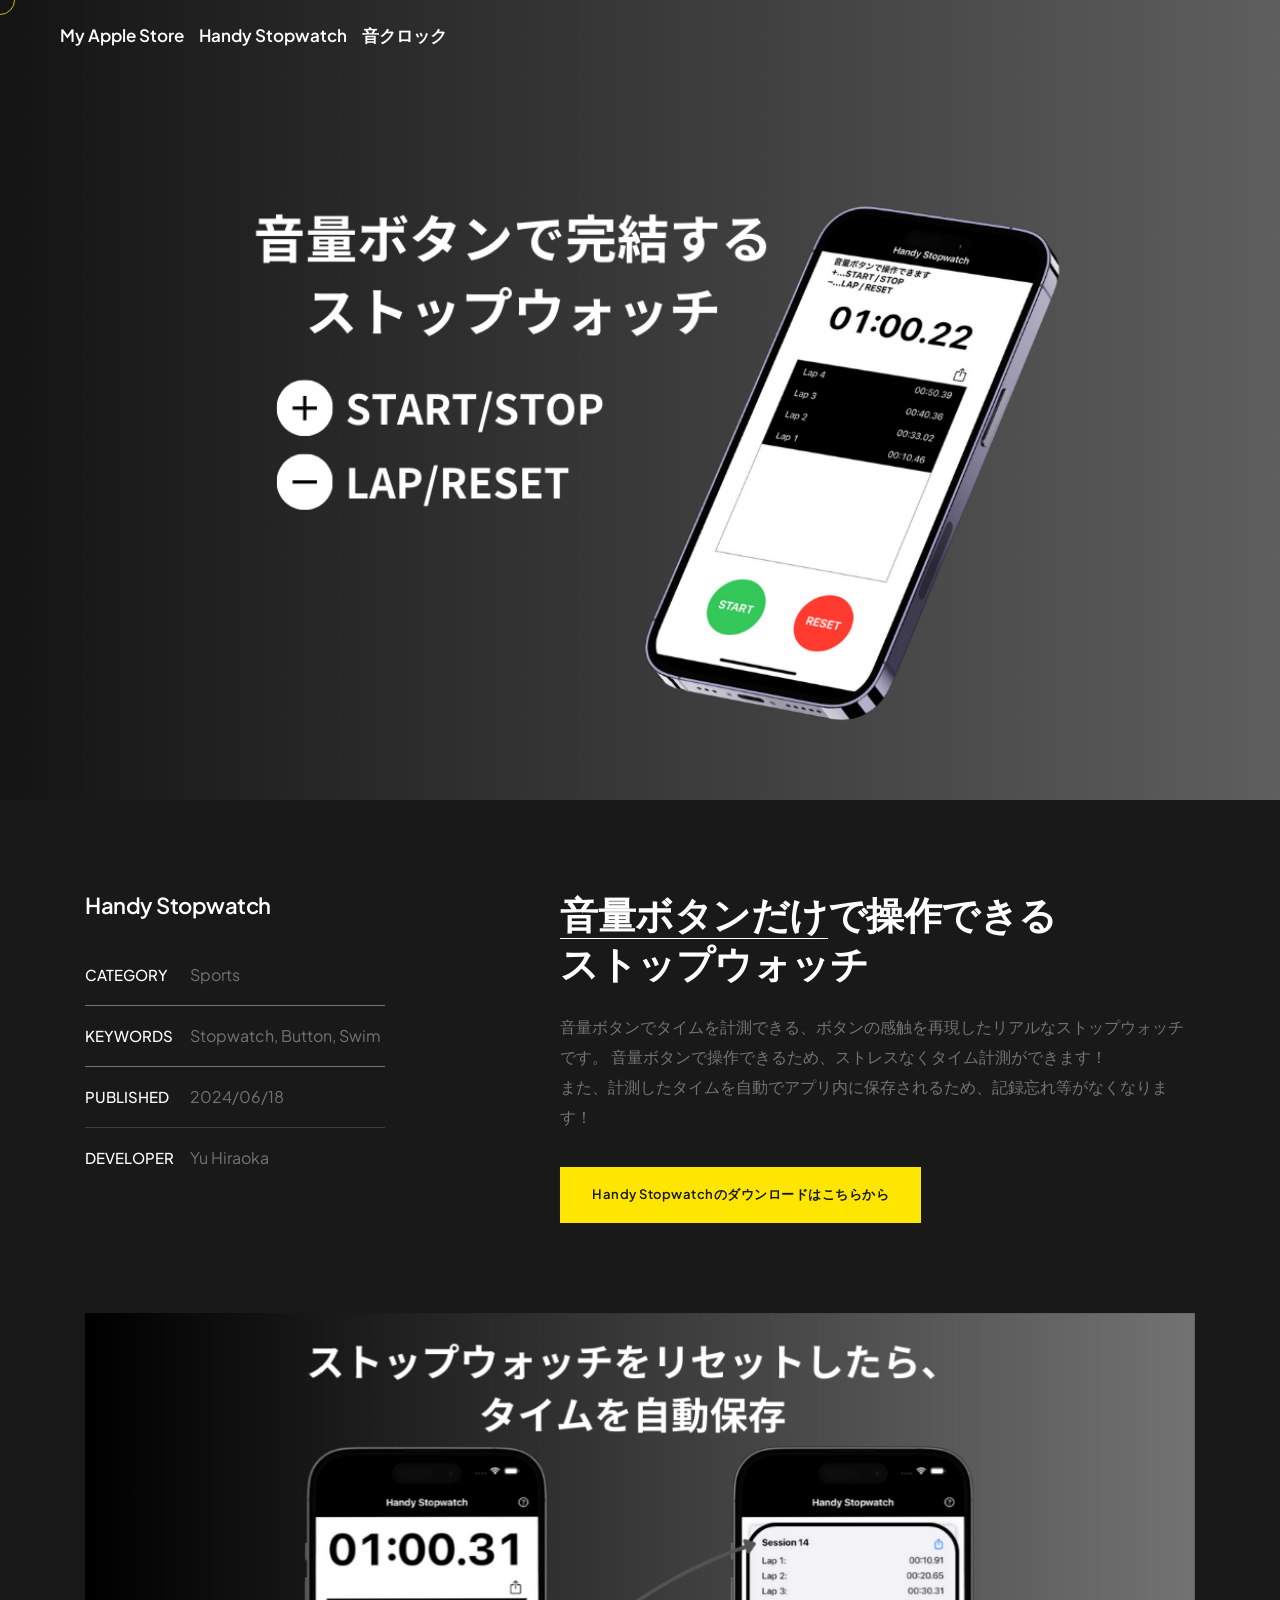
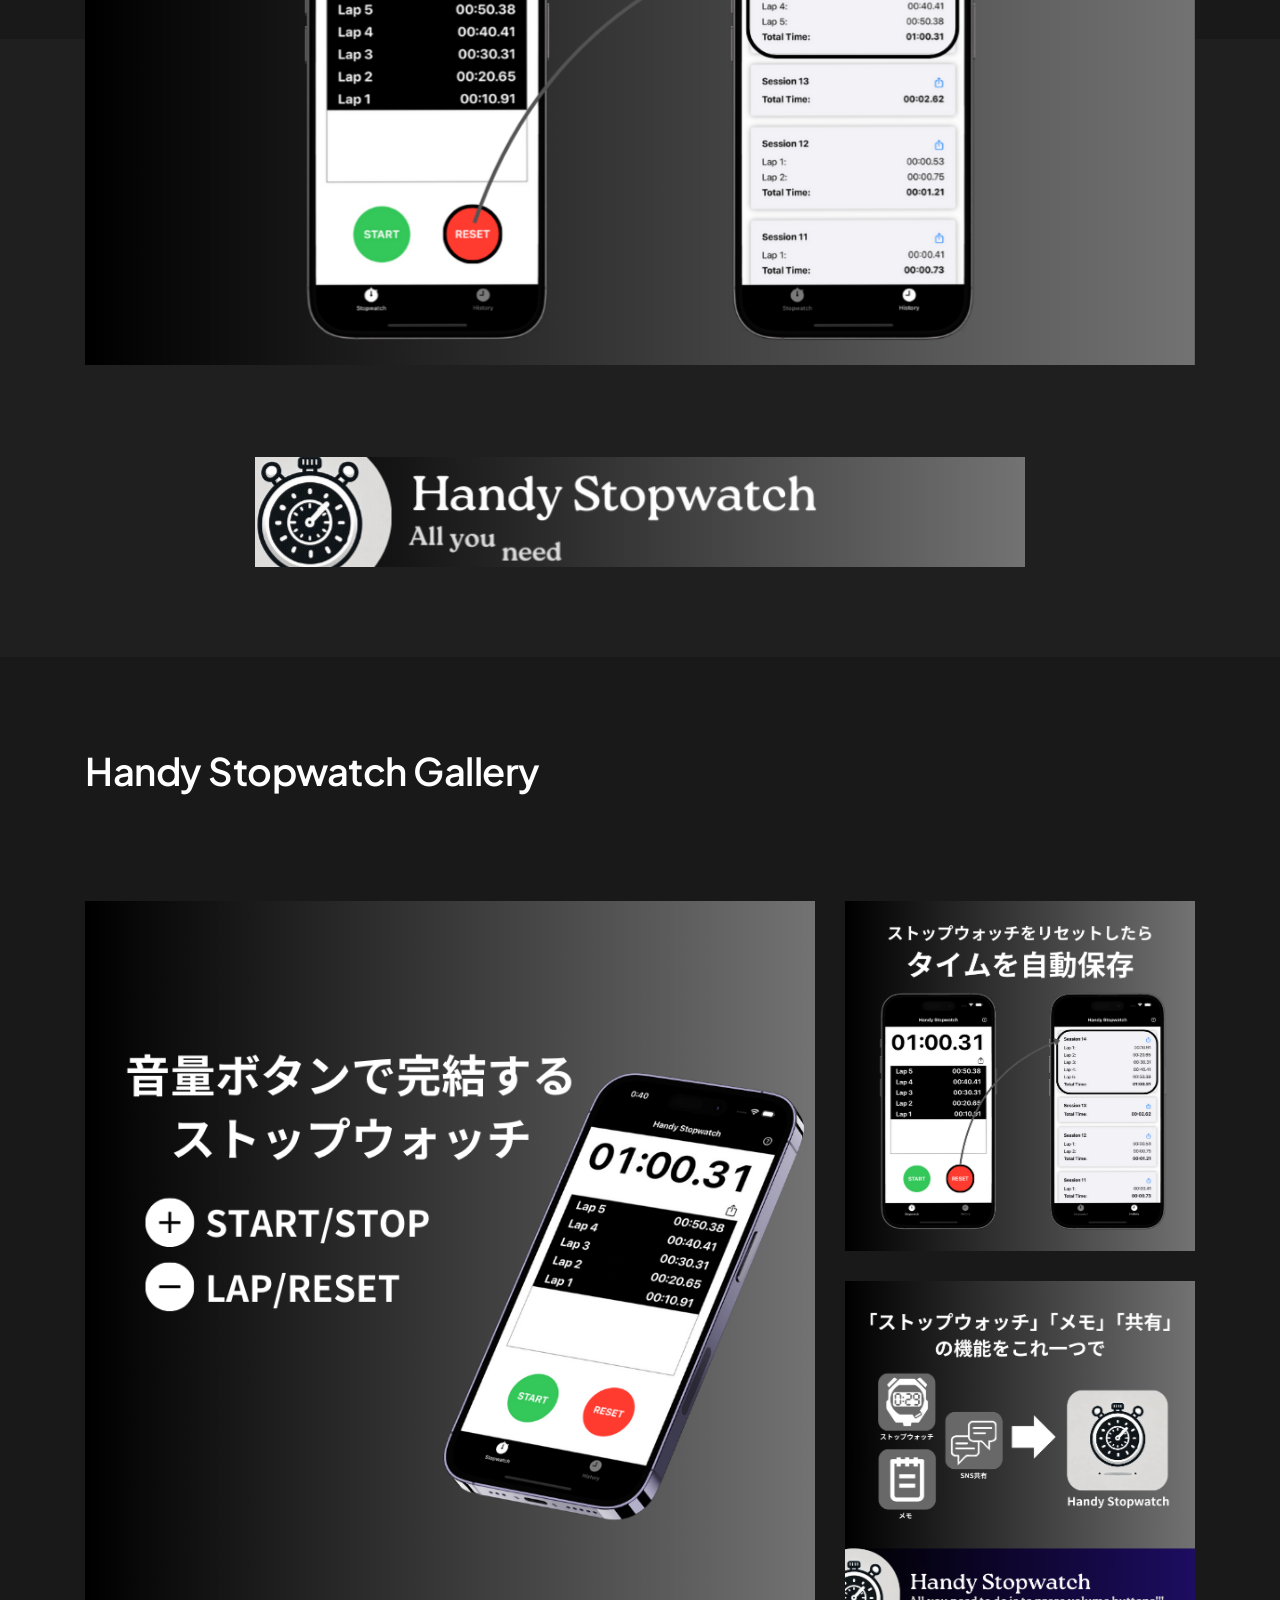
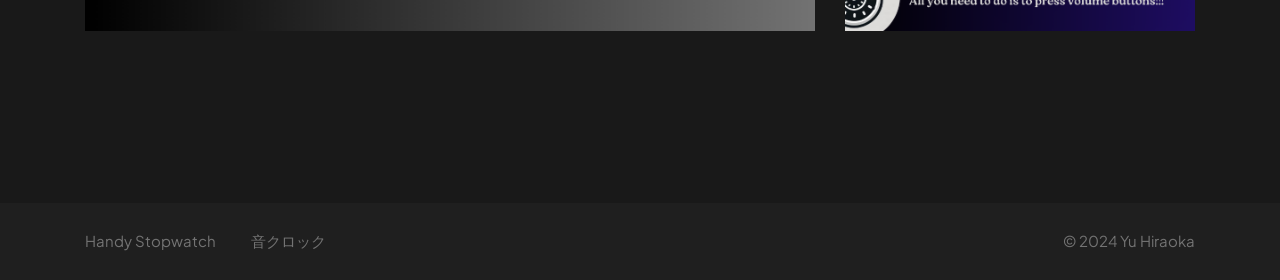
==== commit e14b5f02: "スタイル修正" ====
--- a/index.html
+++ b/index.html
@@ -136,9 +136,9 @@
                                         <div class="position-relative gallery-image bg-white overflow-hidden">
                                             <img src="images/handy_stopwatch_1_785*785.png" alt="" />
                                             <div class="d-flex align-items-center justify-content-center position-absolute top-0px left-0px w-100 h-100 gallery-hover move-bottom-top">
-                                                <div class="d-flex align-items-center justify-content-center w-50px h-50px rounded-circle bg-dark-gray">
-                                                    <i class="feather icon-feather-search text-white icon-small"></i>
-                                                </div>
+<!--                                                <div class="d-flex align-items-center justify-content-center w-50px h-50px rounded-circle bg-dark-gray">-->
+<!--                                                    <i class="feather icon-feather-search text-white icon-small"></i>-->
+<!--                                                </div>-->
                                             </div>
                                         </div>
                                     </a>
@@ -152,9 +152,9 @@
                                         <div class="position-relative gallery-image bg-white overflow-hidden">
                                             <img src="images/handy_stopwatch_2_785*785.png" alt="" />
                                             <div class="d-flex align-items-center justify-content-center position-absolute top-0px left-0px w-100 h-100 gallery-hover move-bottom-top">
-                                                <div class="d-flex align-items-center justify-content-center w-50px h-50px rounded-circle bg-dark-gray">
-                                                    <i class="feather icon-feather-search text-white icon-small"></i>
-                                                </div>
+<!--                                                <div class="d-flex align-items-center justify-content-center w-50px h-50px rounded-circle bg-dark-gray">-->
+<!--                                                    <i class="feather icon-feather-search text-white icon-small"></i>-->
+<!--                                                </div>-->
                                             </div>
                                         </div>
                                     </a>
@@ -168,9 +168,9 @@
                                         <div class="position-relative gallery-image bg-white overflow-hidden">
                                             <img src="images/handy_stopwatch_3_785*785.png" alt="" />
                                             <div class="d-flex align-items-center justify-content-center position-absolute top-0px left-0px w-100 h-100 gallery-hover move-bottom-top">
-                                                <div class="d-flex align-items-center justify-content-center w-50px h-50px rounded-circle bg-dark-gray">
-                                                    <i class="feather icon-feather-search text-white icon-small"></i>
-                                                </div>
+<!--                                                <div class="d-flex align-items-center justify-content-center w-50px h-50px rounded-circle bg-dark-gray">-->
+<!--                                                    <i class="feather icon-feather-search text-white icon-small"></i>-->
+<!--                                                </div>-->
                                             </div>
                                         </div>
                                     </a>
--- a/css/style.css
+++ b/css/style.css
@@ -0,0 +1,19236 @@
+/* -------------------------------------------------------
+
+    Theme Name: Crafto - The Multipurpose HTML5 Template
+    Theme URL: https://craftohtml.themezaa.com/
+    Description: Elevate your online presence with Crafto - a modern, versatile, multipurpose Bootstrap 5 responsive HTML5, SCSS template using highly creative 48+ ready demos.
+    Author: ThemeZaa - https://www.themezaa.com/
+    Author ThemeForest URL: https://themeforest.net/user/themezaa
+    Copyright(c) 2024 themezaa.com
+    Version: 1.0
+
+------------------------------------------------------- */
+/*
+
+Table of contents
+
+    01. Google font
+    02. CSS color variable
+    03. Reset
+    04. Typography
+    05. General
+    06. Background and border
+    07. Width
+    08. Height
+    09. Loop
+    10. Header
+    11. Page title
+    12. Layout
+    13. Elements
+    14. Blog
+    15. Portfolio
+    16. Shop
+    17. Footer
+
+*/
+/* ===================================
+    01. Google font
+====================================== */
+@import url("https://fonts.googleapis.com/css2?family=Plus+Jakarta+Sans:wght@300;400;500;600;700;800&display=swap");
+@import url("https://fonts.googleapis.com/css2?family=Inter:wght@200;300;400;500;600;700;800;900&display=swap");
+:root {
+  --alt-font: "Plus Jakarta Sans", sans-serif;
+  --primary-font: "Inter", sans-serif;
+}
+
+/* ===================================
+    02. CSS color variable
+====================================== */
+:root {
+  --base-color: #2946f3;
+  --white: #ffffff;
+  --black: #000000;
+  --red: #dc3131;
+  --light-red: #feedec;
+  --green: #2ebb79;
+  --crusoe-green: #d39121;
+  --yellow: #ffea23;
+  --dark-gray: #232323;
+  --medium-gray: #717580;
+  --extra-medium-gray: #e4e4e4;
+  --light-gray: #a8a8a8;
+  --very-light-gray: #f7f7f7;
+  --light-medium-gray: #eaeaeb;
+  --charcoal-blue: #202329;
+  --slate-blue: #262b35;
+  --medium-slate-blue: #374162;
+  --extra-medium-slate-blue: #23262d;
+  --dark-slate-blue: #1f232c;
+  --extra-dark-slate-blue: #121418;
+  --extra-very-slate-blue: #161620;
+  --tussock-yellow: #BC8947;
+  --aluminium-grey:#80858F;
+  --solitude-blue:#f0f4fd;
+  --golden-yellow:#fd961e;
+  --selago:#eaedff;
+  --white-ice:#d8f5ef;
+  --cornflower-blue:#445fed;
+  --jade:#00AF6B;
+  --orange: #ef991f;
+  --majorelle-blue: #724ade;
+  --light-majorelle-blue: #f2edfe;
+  --spring-wood: #f9f6f3;
+  --tropical-blue: #1ea3b1;
+  --camarone: #20642b;
+  --seal-brown: #0e0708;
+  --Wasabi: #8ea63a;
+}
+
+/* ===================================
+    03. Reset
+====================================== */
+.alt-font {
+  font-family: var(--alt-font);
+}
+.primary-font {
+  font-family: var(--primary-font) !important;
+}
+html {
+  font-size: 16px;
+}
+body {
+  font-family: var(--primary-font);
+  font-size: 16px;
+  line-height: 30px;
+  font-weight: 400;
+  color: var(--medium-gray);
+  -moz-osx-font-smoothing: grayscale;
+  word-break: break-word;
+  -webkit-font-smoothing: antialiased;
+}
+section {
+  padding-top: 110px;
+  padding-bottom: 110px;
+}
+section.half-section {
+  padding-top: 70px;
+  padding-bottom: 70px;
+}
+section.big-section {
+  padding-top: 130px;
+  padding-bottom: 130px;
+}
+section.extra-big-section {
+  padding-top: 160px;
+  padding-bottom: 160px;
+}
+img {
+  max-width: 100%;
+  height: auto;
+}
+ul li {
+  list-style: none;
+}
+a {
+  color: var(--medium-gray);
+  -webkit-transition: 0.3s;
+  transition: 0.3s;
+  text-decoration: none;
+}
+a:hover {
+  color: var(--base-color);
+  text-decoration: none;
+}
+p {
+  margin-bottom: 25px;
+}
+.last-paragraph-no-margin p:last-of-type {
+  margin-bottom: 0;
+}
+video {
+  background-size: cover;
+  display: table-cell;
+  vertical-align: middle;
+  width: 100%;
+}
+:focus-visible {
+  outline: none;
+}
+[class*=line-icon], [class*=" line-icon"], [class*=bi-], [class*=feather], [class*=ti-] {
+  display: inline-block;
+}
+.form-control, .form-control.is-invalid, .was-validated .form-control:invalid {
+  background-position: right 20px center !important;
+}
+.form-control.is-invalid, .was-validated .form-control:invalid {
+  border-color: #dc3545 !important;
+}
+.g-recaptcha.is-invalid iframe {
+  border: 1px solid #dc3545 !important;
+}
+.container, .container-fluid, .container-lg, .container-md, .container-sm, .container-xl, .container-xxl {
+  padding-right: 15px;
+  padding-left: 15px;
+}
+.row {
+  margin-right: -15px;
+  margin-left: -15px;
+}
+.row > * {
+  padding-right: 15px;
+  padding-left: 15px;
+}
+.row.g-0 {
+  margin-right: 0;
+  margin-left: 0;
+}
+.row.g-0 > * {
+  padding-right: 0;
+  padding-left: 0;
+}
+.row.gutter-very-small {
+  margin-left: -5px;
+  margin-right: -5px;
+}
+.row.gutter-very-small > * {
+  padding-right: 5px;
+  padding-left: 5px;
+}
+.row.gutter-small {
+  margin-left: -10px;
+  margin-right: -10px;
+}
+.row.gutter-small > * {
+  padding-right: 10px;
+  padding-left: 10px;
+}
+/* ===================================
+    04. Typography
+====================================== */
+/* Heading */
+.h1, .h2, .h3, .h4, .h5, .h6, h1, h2, h3, h4, h5, h6 {
+  margin-bottom: 30px;
+  letter-spacing: -0.5px;
+  font-weight: inherit;
+}
+h1, .h1 {
+  font-size: 4.375rem;
+  line-height: 4.375rem;
+}
+h2, .h2 {
+  font-size: 3.438rem;
+  line-height: 3.438rem;
+}
+h3, .h3 {
+  font-size: 2.813rem;
+  line-height: 3.125rem;
+}
+h4 {
+  font-size: 2.375rem;
+  line-height: 2.7rem;
+}
+h5 {
+  font-size: 2rem;
+  line-height: 2.2rem;
+}
+h6 {
+  font-size: 1.75rem;
+  line-height: 1.95rem;
+}
+/* Font custom */
+.font-style-italic {
+  font-style: italic;
+}
+.hover-text {
+  display: none;
+}
+b, strong {
+  font-weight: 700;
+}
+.text-white-space-nowrap {
+  white-space: nowrap;
+}
+.text-white-space-normal {
+  white-space: normal;
+}
+.text-transform-none {
+  text-transform: none !important;
+}
+.text-uppercase-inherit {
+  text-transform: inherit !important;
+}
+.word-break-normal {
+  word-break: normal;
+}
+.vertical-align-top {
+  vertical-align: top;
+}
+/* Font size */
+.fs-0 {
+  font-size: 0;
+}
+.fs-9 {
+  font-size: 9px;
+}
+.fs-10 {
+  font-size: 10px;
+}
+.fs-11 {
+  font-size: 11px;
+}
+.fs-12 {
+  font-size: 12px;
+}
+.fs-13 {
+  font-size: 13px;
+}
+.fs-14 {
+  font-size: 14px;
+}
+.fs-15 {
+  font-size: 15px;
+}
+.fs-16 {
+  font-size: 16px;
+}
+.fs-17 {
+  font-size: 17px;
+}
+.fs-18 {
+  font-size: 18px;
+}
+.fs-19 {
+  font-size: 19px;
+}
+.fs-20 {
+  font-size: 20px;
+}
+.fs-22 {
+  font-size: 22px;
+}
+.fs-24 {
+  font-size: 24px;
+  line-height: 32px;
+}
+.fs-26 {
+  font-size: 26px;
+  line-height: 38px;
+}
+.fs-28 {
+  font-size: 1.75rem;
+  line-height: 2.6rem;
+}
+.fs-30 {
+  font-size: 1.875rem;
+  line-height: 2.8rem;
+}
+.fs-32 {
+  font-size: 2rem;
+  line-height: 2.5rem;
+}
+.fs-40 {
+  font-size: 2.5rem;
+  line-height: 2.5rem;
+}
+.fs-45 {
+  font-size: 2.813rem;
+  line-height: 3rem;
+}
+.fs-50 {
+  font-size: 3.125rem;
+  line-height: 3.25rem;
+}
+.fs-55 {
+  font-size: 3.438rem;
+  line-height: 3.5rem;
+}
+.fs-60 {
+  font-size: 3.75rem;
+  line-height: 3.75rem;
+}
+.fs-65 {
+  font-size: 4.063rem;
+  line-height: 4.688rem;
+}
+.fs-70 {
+  font-size: 4.375rem;
+  line-height: 4.375rem;
+}
+.fs-75 {
+  font-size: 4.668rem;
+  line-height: 4.668rem;
+}
+.fs-80 {
+  font-size: 5rem;
+  line-height: 5rem;
+}
+.fs-85 {
+  font-size: 5.313rem;
+  line-height: 5.313rem;
+}
+.fs-90 {
+  font-size: 5.625rem;
+  line-height: 5.625rem;
+}
+.fs-95 {
+  font-size: 5.938rem;
+  line-height: 5.938rem;
+}
+.fs-100 {
+  font-size: 6.25rem;
+  line-height: 6.25rem;
+}
+.fs-110 {
+  font-size: 6.875rem;
+  line-height: 6.875rem;
+}
+.fs-120 {
+  font-size: 7.5rem;
+  line-height: 7.5rem;
+}
+.fs-130 {
+  font-size: 8.125rem;
+  line-height: 8.125rem;
+}
+.fs-140 {
+  font-size: 8.75rem;
+  line-height: 8.75rem;
+}
+.fs-150 {
+  font-size: 9.375rem;
+  line-height: 9.375rem;
+}
+.fs-160 {
+  font-size: 10rem;
+  line-height: 10rem;
+}
+.fs-170 {
+  font-size: 10.625rem;
+  line-height: 10.625rem;
+}
+.fs-180 {
+  font-size: 11.25rem;
+  line-height: 11.25rem;
+}
+.fs-190 {
+  font-size: 11.875rem;
+  line-height: 11.875rem;
+}
+.fs-200 {
+  font-size: 12.5rem;
+  line-height: 12.5rem;
+}
+.fs-225 {
+  font-size: 14.063rem;
+  line-height: 14.063rem;
+}
+.fs-250 {
+  font-size: 15.625rem;
+  line-height: 15.625rem;
+}
+.fs-275 {
+  font-size: 17.188rem;
+  line-height: 17.188rem;
+}
+.fs-300 {
+  font-size: 18.75rem;
+  line-height: 18.75rem;
+}
+.fs-350 {
+  font-size: 21.875rem;
+  line-height: 21.875rem;
+}
+.fs-400 {
+  font-size: 25rem;
+  line-height: 25rem;
+}
+/* Line height */
+.lh-0px {
+  line-height: 0px;
+}
+.lh-10 {
+  line-height: 10px;
+}
+.lh-11 {
+  line-height: 11px;
+}
+.lh-12 {
+  line-height: 12px;
+}
+.lh-13 {
+  line-height: 13px;
+}
+.lh-14 {
+  line-height: 14px;
+}
+.lh-15 {
+  line-height: 15px;
+}
+.lh-16 {
+  line-height: 16px;
+}
+.lh-18 {
+  line-height: 18px;
+}
+.lh-19 {
+  line-height: 19px;
+}
+.lh-20 {
+  line-height: 20px;
+}
+.lh-22 {
+  line-height: 22px;
+}
+.lh-24 {
+  line-height: 24px;
+}
+.lh-26 {
+  line-height: 26px;
+}
+.lh-28 {
+  line-height: 28px;
+}
+.lh-30 {
+  line-height: 30px;
+}
+.lh-32 {
+  line-height: 2rem;
+}
+.lh-34 {
+  line-height: 2.125rem;
+}
+.lh-36 {
+  line-height: 2.25rem;
+}
+.lh-38 {
+  line-height: 2.375rem;
+}
+.lh-40 {
+  line-height: 2.5rem;
+}
+.lh-42 {
+  line-height: 2.625rem;
+}
+.lh-44 {
+  line-height: 2.75rem;
+}
+.lh-46 {
+  line-height: 2.875rem;
+}
+.lh-48 {
+  line-height: 3rem;
+}
+.lh-50 {
+  line-height: 3.125rem;
+}
+.lh-55 {
+  line-height: 3.438rem;
+}
+.lh-60 {
+  line-height: 3.75rem;
+}
+.lh-65 {
+  line-height: 4.063rem;
+}
+.lh-70 {
+  line-height: 4.375rem;
+}
+.lh-75 {
+  line-height: 4.688rem;
+}
+.lh-80 {
+  line-height: 5rem;
+}
+.lh-85 {
+  line-height: 5.313rem;
+}
+.lh-90 {
+  line-height: 5.625rem;
+}
+.lh-95 {
+  line-height: 5.938rem;
+}
+.lh-100 {
+  line-height: 6.25rem;
+}
+.lh-105 {
+  line-height: 6.563rem;
+}
+.lh-110 {
+  line-height: 6.875rem;
+}
+.lh-115 {
+  line-height: 7.188rem;
+}
+.lh-120 {
+  line-height: 7.5rem;
+}
+.lh-0 {
+  line-height: 0;
+}
+.lh-normal {
+  line-height: normal;
+}
+.lh-initial {
+  line-height: initial;
+}
+.lh-inherit {
+  line-height: inherit;
+}
+/* Text color */
+.text-white, .btn-link.text-white, a.text-white-hover:hover {
+  color: var(--white);
+}
+.text-base-color-hover:hover {
+  color: var(--base-color) !important;
+}
+.text-base-color, .btn-link.text-base-color {
+  color: var(--base-color);
+}
+.text-black, .btn-link.text-black, a.text-black-hover:hover {
+  color: var(--black);
+}
+.text-dark-gray, .btn-link.text-dark-gray, a.text-dark-gray-hover:hover {
+  color: var(--dark-gray);
+}
+.text-medium-gray, .btn-link.text-medium-gray, a.text-medium-gray-hover:hover {
+  color: var(--medium-gray);
+}
+.text-extra-medium-gray, .btn-link.text-extra-medium-gray, a.text-extra-medium-gray-hover:hover {
+  color: var(--extra-medium-gray);
+}
+.text-light-medium-gray, .btn-link.text-light-medium-gray, a.text-light-medium-gray:hover {
+  color: var(--light-medium-gray);
+}
+.text-light-gray, .btn-link.text-light-gray, a.text-light-gray-hover:hover {
+  color: var(--light-gray);
+}
+.text-very-light-gray, .btn-link.text-very-light-gray, a.text-very-light-gray-hover:hover {
+  color: var(--very-light-gray);
+}
+.text-red, .btn-link.text-red, a.text-red-hover:hover {
+  color: var(--red);
+}
+.text-green, .btn-link.text-green, a.text-green-hover:hover {
+  color: var(--green);
+}
+.text-yellow, .btn-link.text-yellow, a.text-yellow-hover:hover {
+  color: var(--yellow);
+}
+.text-golden-yellow, .btn-link.text-golden-yellow, a.text-golden-yellow-hover:hover {
+  color: var(--golden-yellow);
+}
+.text-tussock-yellow, .btn-link.text-tussock-yellow, a.text-tussock-yellow-hover:hover {
+  color: var(--tussock-yellow);
+}
+.text-cornflower-blue, .btn-link.text-cornflower-blue, a.text-cornflower-blue-hover:hover {
+  color: var(--cornflower-blue);
+}
+.text-jade, .btn-link.text-jade, a.text-jade-hover:hover {
+  color: var(--jade);
+}
+.text-majorelle-blue {
+  color: var(--majorelle-blue);
+}
+.text-orange {
+  color: var(--orange);
+}
+.text-crusoe-green {
+  color: var(--crusoe-green);
+}
+.text-tropical-blue {
+  color: var(--tropical-blue);
+}
+.text-camarone {
+  color: var(--camarone);
+}
+.text-seal-brown {
+  color: var(--seal-brown);
+}
+.text-Wasabi {
+  color: var(--Wasabi);
+}
+/* Text gradient color */
+.text-gradient-blue-magenta-orange, .text-gradient-light-gray-white, .text-gradient-light-purple-light-orange, .text-gradient-sky-blue-pink, .text-gradient-light-blue-light-turquoise, .text-gradient-fast-blue-purple-light-orange, .text-gradient-light-pink-light-purple, .text-gradient-fast-blue-purple, .text-gradient-pink-orange, .text-gradient-fast-pink-light-yellow, .text-gradient-purple-pink, .text-gradient-light-pink-light-orange {
+  -webkit-background-clip: text;
+  -webkit-text-fill-color: transparent;
+}
+.text-gradient-light-pink-light-orange {
+  background-image: linear-gradient(to right, #ffafbd, #ffb3b4, #ffb7ac, #ffbda5, #ffc3a0);
+}
+.text-gradient-purple-pink {
+  background-image: linear-gradient(to right, #8b14b1, #ab019e, #c00c8b, #cd267b, #d53d6e);
+}
+.text-gradient-fast-pink-light-yellow {
+  background-image: linear-gradient(to right, #f7567f, #fe7177, #ff8a74, #ffa378, #ffba83);
+}
+.text-gradient-pink-orange {
+  background-image: linear-gradient(to right, #de347f, #e73a70, #ed4461, #f05152, #ef5f43);
+}
+.text-gradient-fast-blue-purple {
+  background-image: linear-gradient(to right, #2a46f4, #5f42f9, #833cfc, #a233fe, #bf25ff);
+}
+.text-gradient-light-pink-light-purple {
+  background-image: linear-gradient(to right, #ed579b, #e855ad, #df57c0, #d15cd4, #bc63e8);
+}
+.text-gradient-fast-blue-purple-light-orange {
+  background-image: linear-gradient(to right top, #183fb9, #4f41df, #ae2eb9, #ef3f59, #e9522d);
+}
+.text-gradient-light-blue-light-turquoise {
+  background-image: linear-gradient(to right, #18cdbb, #22d2ae, #3cd69d, #57da89, #73dc73);
+}
+.text-gradient-sky-blue-pink {
+  background-image: linear-gradient(to right, #556fff, #556fff, #e05fc4, #f767a6, #ff798e);
+}
+.text-gradient-light-purple-light-orange {
+  background-image: linear-gradient(to right, #b783ff, #b783ff, #fa7cc1, #ff85a6, #ff9393);
+}
+.text-gradient-light-gray-white {
+  background-image: linear-gradient(to bottom, #efefef, #efefef, #f7f7f7, #fdfdfc, #ffffff);
+}
+.text-gradient-blue-magenta-orange {
+  background-image: linear-gradient(to right, #002fff, #ab00ff, #ff137d, #ff562f, #ee8502);
+}
+/* Text shadow */
+.text-shadow-large {
+  text-shadow: 0 0 50px rgba(0, 0, 0, 0.9);
+}
+.text-shadow-extra-large {
+  text-shadow: 0 0 60px rgba(0, 0, 0, 0.9);
+}
+.text-shadow-double-large {
+  text-shadow: 0 0 100px rgba(0, 0, 0, 0.9);
+}
+/* Text bottom line */
+.text-decoration-line-bottom {
+  border-bottom: 1px solid;
+}
+.text-decoration-line-bottom-medium {
+  border-bottom: 2px solid;
+}
+.text-decoration-line-bottom-thick {
+  border-bottom: 3px solid;
+}
+.text-decoration-line-through {
+  text-decoration: line-through;
+}
+/* Text outline*/
+.text-outline {
+  -webkit-text-fill-color: transparent;
+  -webkit-text-stroke-width: 1px;
+  -webkit-text-stroke-color: var(--white);
+}
+/* Text stroke width */
+.text-outline-width-1px {
+  -webkit-text-stroke-width: 1px;
+}
+.text-outline-width-2px {
+  -webkit-text-stroke-width: 2px;
+}
+.text-outline-width-3px {
+  -webkit-text-stroke-width: 3px;
+}
+.text-outline-width-4px {
+  -webkit-text-stroke-width: 4px;
+}
+.text-outline-width-5px {
+  -webkit-text-stroke-width: 5px;
+}
+/* Text stroke color */
+.text-outline-color-black {
+  -webkit-text-stroke-color: var(--black);
+}
+.text-outline-color-base-color {
+  -webkit-text-stroke-color: var(--base-color);
+}
+.text-outline-color-red {
+  -webkit-text-stroke-color: var(--red);
+}
+.text-outline-color-dark-gray {
+  -webkit-text-stroke-color: var(--dark-gray);
+}
+.text-outline-color-medium-gray {
+  -webkit-text-stroke-color: var(--medium-gray);
+}
+.text-outline-color-extra-medium-gray {
+  -webkit-text-stroke-color: var(--extra-medium-gray);
+}
+/* Letter spacing */
+.ls-0px {
+  letter-spacing: 0px !important;
+}
+.ls-05px {
+  letter-spacing: 0.5px !important;
+}
+.ls-1px {
+  letter-spacing: 1px !important;
+}
+.ls-2px {
+  letter-spacing: 2px !important;
+}
+.ls-3px {
+  letter-spacing: 3px !important;
+}
+.ls-4px {
+  letter-spacing: 4px !important;
+}
+.ls-5px {
+  letter-spacing: 5px !important;
+}
+.ls-6px {
+  letter-spacing: 6px !important;
+}
+.ls-7px {
+  letter-spacing: 7px !important;
+}
+.ls-8px {
+  letter-spacing: 8px !important;
+}
+.ls-9px {
+  letter-spacing: 9px !important;
+}
+.ls-10px {
+  letter-spacing: 10px !important;
+}
+.ls-minus-05px {
+  letter-spacing: -0.5px !important;
+}
+.ls-minus-1px {
+  letter-spacing: -1px !important;
+}
+.ls-minus-2px {
+  letter-spacing: -2px !important;
+}
+.ls-minus-3px {
+  letter-spacing: -3px !important;
+}
+.ls-minus-4px {
+  letter-spacing: -4px !important;
+}
+.ls-minus-5px {
+  letter-spacing: -5px !important;
+}
+.ls-minus-6px {
+  letter-spacing: -6px !important;
+}
+.ls-minus-7px {
+  letter-spacing: -7px !important;
+}
+.ls-minus-8px {
+  letter-spacing: -8px !important;
+}
+.ls-minus-9px {
+  letter-spacing: -9px !important;
+}
+.ls-minus-10px {
+  letter-spacing: -10px !important;
+}
+/* Icon size */
+.icon-extra-double-large {
+  font-size: 80px;
+}
+.icon-double-large {
+  font-size: 60px;
+}
+.icon-extra-large {
+  font-size: 50px;
+}
+.icon-large {
+  font-size: 42px;
+}
+.icon-medium {
+  font-size: 34px;
+}
+.icon-very-medium {
+  font-size: 28px;
+}
+.icon-extra-medium {
+  font-size: 24px;
+}
+.icon-small {
+  font-size: 18px;
+}
+.icon-very-small {
+  font-size: 14px;
+}
+/* ===================================
+    05. General
+====================================== */
+/* Separator line */
+.separator-line-1px {
+  height: 1px;
+}
+.separator-line-2px {
+  height: 2px;
+}
+.separator-line-3px {
+  height: 3px;
+}
+.separator-line-4px {
+  height: 4px;
+}
+.separator-line-5px {
+  height: 5px;
+}
+/* Separator vertical line */
+.separator-line-vertical {
+  -webkit-transform: rotate(-90deg);
+  transform: rotate(-90deg);
+}
+/* Separator line size */
+.separator-line-small {
+  width: 35px;
+  height: 1px;
+  display: inline-block;
+  margin-right: 7px;
+}
+.separator-line-extra-small {
+  width: 18px;
+  height: 1px;
+  display: inline-block;
+  margin-right: 8px;
+  vertical-align: middle;
+}
+.separator-line-very-small {
+  width: 12px;
+  height: 1px;
+  display: inline-block;
+  margin-right: 9px;
+  vertical-align: middle;
+}
+/* Opacity */
+.opacity-full-dark, .opacity-full, .opacity-medium, .opacity-extra-medium, .opacity-light, .opacity-very-light {
+  position: absolute;
+  height: 100%;
+  width: 100%;
+  top: 0;
+  left: 0;
+}
+.opacity-very-light {
+  opacity: 0.2;
+}
+.opacity-light {
+  opacity: 0.3;
+}
+.opacity-extra-medium {
+  opacity: 0.5;
+}
+.opacity-medium {
+  opacity: 0.75;
+}
+.opacity-full {
+  opacity: 0.8;
+}
+.opacity-full-dark {
+  opacity: 0.9;
+}
+/* Position */
+.position-inherit {
+  position: inherit !important;
+}
+.position-initial {
+  position: initial !important;
+}
+.absolute-middle-center {
+  left: 50%;
+  top: 50%;
+  position: absolute;
+  -webkit-transform: translate(-50%, -50%);
+  transform: translate(-50%, -50%);
+}
+.absolute-middle-left {
+  left: 0;
+  top: 50%;
+  position: absolute;
+  -webkit-transform: translateY(-50%);
+  transform: translateY(-50%);
+}
+.absolute-middle-right {
+  right: 0;
+  top: 50%;
+  position: absolute;
+  -webkit-transform: translateY(-50%);
+  transform: translateY(-50%);
+}
+.absolute-top-center {
+  left: 50%;
+  top: 0;
+  position: absolute;
+  -webkit-transform: translateX(-50%);
+  transform: translateX(-50%);
+}
+.absolute-bottom-center {
+  left: 50%;
+  bottom: 0;
+  position: absolute;
+  -webkit-transform: translateX(-50%);
+  transform: translateX(-50%);
+}
+.absolute-bottom-left {
+  left: 0;
+  bottom: 0;
+  position: absolute;
+}
+.absolute-bottom-right {
+  right: 0;
+  bottom: 0;
+  position: absolute;
+}
+/* Vertical title center */
+.vertical-title-center {
+  display: flex;
+  height: 100%;
+}
+.vertical-title-center .title {
+  -webkit-transform: rotate(180deg);
+  transform: rotate(180deg);
+  writing-mode: vertical-lr;
+}
+/* Skrollr */
+.skrollr-parallax {
+  position: relative !important;
+  background-size: cover !important;
+  background-attachment: fixed !important;
+  transition-timing-function: none;
+  -webkit-transition-timing-function: none;
+  transition-duration: 0s;
+  -webkit-transition-duration: 0s;
+}
+.skrollr-zoom {
+  transition: none !important;
+}
+.blur-box {
+  backdrop-filter: blur(5px);
+  -webkit-backdrop-filter: blur(3px);
+}
+/* Transform */
+.transform-origin-right {
+  transform-origin: right;
+}
+.transform-origin-left {
+  transform-origin: left;
+}
+.btn.btn-none-transform, .btn.btn-none-transform:hover {
+  -webkit-transform: translate3d(0, 0, 0);
+  transform: translate3d(0, 0, 0);
+}
+/* Transition */
+.transition {
+  -webkit-transition: all 400ms cubic-bezier(0.37, 0, 0.63, 1);
+  transition: all 400ms cubic-bezier(0.37, 0, 0.63, 1);
+}
+.transition-inner-all * {
+  -webkit-transition: all 400ms cubic-bezier(0.37, 0, 0.63, 1);
+  transition: all 400ms cubic-bezier(0.37, 0, 0.63, 1);
+}
+.no-transition {
+  -webkit-transition: 0s;
+  transition: 0s;
+}
+/* Pointer events */
+.pointer-events-none {
+  pointer-events: none;
+}
+.pointer-events-all {
+  pointer-events: all;
+}
+/* Sticky column */
+.sticky-wrap {
+  position: fixed;
+  top: 50%;
+  left: 0;
+  opacity: 0;
+  z-index: 1;
+  -webkit-transform: rotate(-90deg) translate(-50%, 50%);
+  transform: rotate(-90deg) translate(-50%, 50%);
+  transform-origin: 0 50%;
+  transition: 1s cubic-bezier(0.7, 0, 0.3, 1) !important;
+}
+.sticky-wrap.shadow-in {
+  left: 50px;
+  opacity: 1;
+  box-shadow: none !important;
+}
+.sticky-wrap.sticky-hidden {
+  left: 0;
+  opacity: 0;
+}
+.sticky-wrap a {
+  color: var(--dark-gray) !important;
+}
+.sticky-wrap a:hover {
+  color: var(--dark-gray) !important;
+}
+.sticky-wrap div, .sticky-wrap span, .sticky-wrap p {
+  color: var(--dark-gray) !important;
+}
+.sticky-wrap .social-icon-style-10 ul li a:hover {
+  color: var(--dark-gray) !important;
+}
+.sticky-wrap.sticky-highlight a {
+  color: var(--white) !important;
+}
+.sticky-wrap.sticky-highlight a:hover {
+  color: var(--white) !important;
+}
+.sticky-wrap.sticky-highlight div, .sticky-wrap.sticky-highlight span, .sticky-wrap.sticky-highlight p {
+  color: var(--white) !important;
+}
+.sticky-wrap.sticky-highlight .separator-line-1px {
+  background-color: var(--white) !important;
+}
+.sticky-wrap.sticky-highlight .social-icon-style-10 ul li a:hover {
+  color: var(--white) !important;
+}
+.sticky-wrap-right {
+  position: fixed;
+  top: 50%;
+  right: 110px;
+  z-index: 1;
+  -webkit-transform: rotate(-90deg) translate(50%, 100%);
+  transform: rotate(-90deg) translate(50%, 100%);
+  transform-origin: 100% 0%;
+}
+/* Overflow */
+.overflow-visible {
+  overflow: visible !important;
+}
+.overflow-x-hidden {
+  overflow-x: hidden !important;
+}
+.overflow-y-hidden {
+  overflow-y: hidden !important;
+}
+/* Overlap section */
+.overlap-section {
+  position: relative;
+}
+.overlap-height {
+  transition: 0.3s height;
+}
+/* Outside box */
+.outside-box-top-15 {
+  margin-top: -15vw;
+}
+.outside-box-top-18 {
+  margin-top: -18vw;
+}
+.outside-box-left-1 {
+  margin-left: -1vw;
+}
+.outside-box-left-2 {
+  margin-left: -2vw;
+}
+.outside-box-left-5 {
+  margin-left: -5vw;
+}
+.outside-box-left-7 {
+  margin-left: -7vw;
+}
+.outside-box-left-8 {
+  margin-left: -8vw;
+}
+.outside-box-left-10 {
+  margin-left: -10vw;
+}
+.outside-box-left-15 {
+  margin-left: -15vw;
+}
+.outside-box-left-20 {
+  margin-left: -20vw;
+}
+.outside-box-left-25 {
+  margin-left: -25vw;
+}
+.outside-box-left-30 {
+  margin-left: -30vw;
+}
+.outside-box-left-35 {
+  margin-left: -35vw;
+}
+.outside-box-left-40 {
+  margin-left: -40vw;
+}
+.outside-box-left-50 {
+  margin-left: -50vw;
+}
+.outside-box-left-60 {
+  margin-left: -60vw;
+}
+.outside-box-left-65 {
+  margin-left: -65vw;
+}
+.outside-box-right-1 {
+  margin-right: -1vw;
+}
+.outside-box-right-2 {
+  margin-right: -2vw;
+}
+.outside-box-right-5 {
+  margin-right: -5vw;
+}
+.outside-box-right-7 {
+  margin-right: -7vw;
+}
+.outside-box-right-10 {
+  margin-right: -10vw;
+}
+.outside-box-right-15 {
+  margin-right: -15vw;
+}
+.outside-box-right-20 {
+  margin-right: -20vw;
+}
+.outside-box-right-25 {
+  margin-right: -25vw;
+}
+.outside-box-right-30 {
+  margin-right: -30vw;
+}
+.outside-box-right-35 {
+  margin-right: -35vw;
+}
+.outside-box-right-40 {
+  margin-right: -40vw;
+}
+.outside-box-right-45 {
+  margin-right: -45vw;
+}
+.outside-box-right-50 {
+  margin-right: -50vw;
+}
+.outside-box-right-60 {
+  margin-right: -60vw;
+}
+.outside-box-right-65 {
+  margin-right: -65vw;
+}
+/* CSS filter */
+.filter-mix-100 {
+  filter: grayscale(100%) invert(100%);
+}
+.filter-grayscale-100 {
+  filter: grayscale(100%);
+}
+/* Box shadow */
+.box-shadow, .box-shadow-hover:hover {
+  -webkit-box-shadow: 0 0 10px rgba(0, 0, 0, 0.08);
+  box-shadow: 0 0 10px rgba(0, 0, 0, 0.08);
+  -webkit-transition: 350ms ease-in-out;
+  transition: 350ms ease-in-out;
+}
+.box-shadow-small, .box-shadow-small-hover:hover {
+  -webkit-box-shadow: 0 0 15px rgba(0, 0, 0, 0.08);
+  box-shadow: 0 0 15px rgba(0, 0, 0, 0.08);
+  -webkit-transition: all 350ms cubic-bezier(0.37, 0, 0.63, 1);
+  transition: all 350ms cubic-bezier(0.37, 0, 0.63, 1);
+}
+.box-shadow-medium, .box-shadow-medium-hover:hover {
+  -webkit-box-shadow: 0 0 20px rgba(0, 0, 0, 0.08);
+  box-shadow: 0 0 20px rgba(0, 0, 0, 0.08);
+  -webkit-transition: all 350ms cubic-bezier(0.37, 0, 0.63, 1);
+  transition: all 350ms cubic-bezier(0.37, 0, 0.63, 1);
+}
+.box-shadow-medium-bottom, .box-shadow-medium-bottom-hover:hover {
+  -webkit-box-shadow: 0 10px 20px rgba(0, 0, 0, 0.08);
+  box-shadow: 0 10px 20px rgba(0, 0, 0, 0.08);
+  -webkit-transition: all 350ms cubic-bezier(0.37, 0, 0.63, 1);
+  transition: all 350ms cubic-bezier(0.37, 0, 0.63, 1);
+}
+.box-shadow-large, .box-shadow-large-hover:hover {
+  -webkit-box-shadow: 0 0 25px rgba(0, 0, 0, 0.08);
+  box-shadow: 0 0 25px rgba(0, 0, 0, 0.08);
+  -webkit-transition: all 350ms cubic-bezier(0.37, 0, 0.63, 1);
+  transition: all 350ms cubic-bezier(0.37, 0, 0.63, 1);
+}
+.box-shadow-extra-large, .box-shadow-extra-large-hover:hover {
+  -webkit-box-shadow: 0 0 30px rgba(0, 0, 0, 0.08);
+  box-shadow: 0 0 30px rgba(0, 0, 0, 0.08);
+  -webkit-transition: all 350ms cubic-bezier(0.37, 0, 0.63, 1);
+  transition: all 350ms cubic-bezier(0.37, 0, 0.63, 1);
+}
+.box-shadow-double-large, .box-shadow-double-large-hover:hover {
+  -webkit-box-shadow: 0 0 45px rgba(0, 0, 0, 0.09);
+  box-shadow: 0 0 45px rgba(0, 0, 0, 0.09);
+  -webkit-transition: all 350ms cubic-bezier(0.37, 0, 0.63, 1);
+  transition: all 350ms cubic-bezier(0.37, 0, 0.63, 1);
+}
+.box-shadow-triple-large, .box-shadow-triple-large-hover:hover {
+  -webkit-box-shadow: 0 0 60px rgba(0, 0, 0, 0.2);
+  box-shadow: 0 0 60px rgba(0, 0, 0, 0.2);
+  -webkit-transition: all 350ms cubic-bezier(0.37, 0, 0.63, 1);
+  transition: all 350ms cubic-bezier(0.37, 0, 0.63, 1);
+}
+.box-shadow-quadruple-large, .box-shadow-quadruple-large-hover:hover {
+  -webkit-box-shadow: 0 20px 60px rgba(0, 0, 0, 0.08);
+  box-shadow: 0 20px 60px rgba(0, 0, 0, 0.08);
+  -webkit-transition: all 350ms cubic-bezier(0.37, 0, 0.63, 1);
+  transition: all 350ms cubic-bezier(0.37, 0, 0.63, 1);
+}
+.box-shadow-hover:hover, .box-shadow-large-hover:hover, .box-shadow-extra-large-hover:hover, .box-shadow-medium-hover:hover, .box-shadow-small-hover:hover, .box-shadow-double-large-hover:hover, .box-shadow-quadruple-large-hover:hover {
+  -webkit-transform: translate3d(0, -3px, 0);
+  transform: translate3d(0, -3px, 0);
+}
+.box-shadow-bottom {
+  -webkit-box-shadow: 0px 10px 15px 0px rgba(0, 0, 0, 0.05);
+  box-shadow: 0px 10px 15px 0px rgba(0, 0, 0, 0.05);
+}
+/* Input */
+input, select, textarea, .form-control, .form-select {
+  padding: 12px 25px;
+  width: 100%;
+  max-width: 100%;
+  resize: none;
+  outline: none;
+  font-size: 16px;
+  border: 1px solid #e4e4e4;
+  color: var(--medium-gray);
+  line-height: inherit;
+  word-break: normal;
+  -webkit-transition: 0.3s;
+  transition: 0.3s;
+}
+.form-select {
+  color: var(--medium-gray);
+}
+.form-select:focus {
+  border-color: #dfdfdf;
+}
+input:focus, select:focus, textarea:focus, .form-control:focus {
+  border: 1px solid #c2c2c2;
+  box-shadow: none !important;
+  color: var(--medium-gray);
+}
+::-webkit-input-placeholder {
+  color: var(--medium-gray) !important;
+  text-overflow: ellipsis;
+}
+::-moz-placeholder {
+  color: var(--medium-gray) !important;
+  text-overflow: ellipsis;
+  opacity: 1;
+}
+:-ms-input-placeholder {
+  color: var(--medium-gray) !important;
+  text-overflow: ellipsis;
+  opacity: 1;
+}
+.placeholder-light::-webkit-input-placeholder {
+  color: var(--white) !important;
+  text-overflow: ellipsis;
+}
+.placeholder-light::-moz-placeholder {
+  color: var(--white) !important;
+  text-overflow: ellipsis;
+  opacity: 1;
+}
+.placeholder-light:-ms-input-placeholder {
+  color: var(--white) !important;
+  text-overflow: ellipsis;
+  opacity: 1;
+}
+.search-error {
+  border-color: var(--red) !important;
+}
+/* Select */
+.select {
+  position: relative;
+}
+.select:after {
+  content: "\e842";
+  font-family: feather !important;
+  right: 20px;
+  top: 50%;
+  height: 34px;
+  position: absolute;
+  pointer-events: none;
+  font-size: 22px;
+  margin-top: -15px;
+}
+/* Date icon */
+.date-time {
+  position: relative;
+}
+.date-icon {
+  position: relative;
+}
+.date-icon input[type=date]::-webkit-inner-spin-button,
+.date-icon input[type=date]::-webkit-calendar-picker-indicator {
+  -webkit-appearance: none;
+  opacity: 0;
+  -moz-appearance: none;
+  appearance: none;
+}
+.date-icon:after {
+  content: "\e83a";
+  font-family: feather !important;
+  right: 28px;
+  top: 50%;
+  height: 34px;
+  position: absolute;
+  pointer-events: none;
+  font-size: 22px;
+  margin-top: -15px;
+}
+.date-icon input[type=date]::-webkit-date-and-time-value {
+  text-align: left !important;
+}
+/* Mozilla firefox */
+@-moz-document url-prefix() {
+  .date-icon:after {
+    display: none;
+  }
+}
+/* Time icon */
+.time-icon {
+  position: relative;
+}
+.time-icon input[type=time]::-webkit-inner-spin-button,
+.time-icon input[type=time]::-webkit-calendar-picker-indicator {
+  -webkit-appearance: none;
+  opacity: 0;
+  -moz-appearance: none;
+  appearance: none;
+}
+.time-icon:after {
+  content: "\e84d";
+  font-family: feather !important;
+  right: 28px;
+  top: 50%;
+  height: 34px;
+  position: absolute;
+  pointer-events: none;
+  font-size: 22px;
+  margin-top: -15px;
+}
+/* Input size */
+.input-small,
+.textarea-small,
+.select-small {
+  padding: 7px 15px;
+  font-size: 12px;
+}
+.input-medium,
+.textarea-medium,
+.select-medium {
+  padding: 14px 28px;
+}
+.input-large {
+  padding: 16px 32px;
+}
+.form-control.is-invalid:focus {
+  box-shadow: none;
+}
+/* Box overlay */
+.box-overlay {
+  position: absolute;
+  top: 0px;
+  left: 0px;
+  width: 100%;
+  height: 100%;
+  opacity: 0;
+  visibility: hidden;
+  -webkit-transition: all 400ms cubic-bezier(0.5, 1, 0.89, 1);
+  transition: all 400ms cubic-bezier(0.5, 1, 0.89, 1);
+}
+.hover-box {
+  z-index: 1;
+}
+.hover-box * {
+  -webkit-transition: all 500ms cubic-bezier(0.5, 1, 0.89, 1);
+  transition: all 500ms cubic-bezier(0.5, 1, 0.89, 1);
+  will-change: transform;
+}
+.hover-box:hover .box-overlay {
+  opacity: 1;
+  visibility: visible;
+}
+.hover-box.dark-hover .border-dark-opacity {
+  border-color: rgba(35, 35, 35, 0.15) !important;
+}
+.hover-box.dark-hover:hover a, .hover-box.dark-hover:hover p, .hover-box.dark-hover:hover span, .hover-box.dark-hover:hover .btn, .hover-box.dark-hover:hover i, .hover-box.dark-hover:hover b, .hover-box.dark-hover:hover u, .hover-box.dark-hover:hover p, .hover-box.dark-hover:hover h1, .hover-box.dark-hover:hover h2, .hover-box.dark-hover:hover h3, .hover-box.dark-hover:hover h4, .hover-box.dark-hover:hover h5, .hover-box.dark-hover:hover h6 {
+  color: var(--white) !important;
+  -webkit-text-stroke-color: var(--white);
+}
+.hover-box.dark-hover:hover [class*=separator-line] {
+  background-color: var(--white);
+}
+.hover-box.dark-hover:hover [class*=btn-link-gradient] span {
+  background: var(--white);
+  background-image: none;
+}
+.hover-box.dark-hover:hover [class*=btn-transparent] {
+  background-color: var(--white);
+  border-color: var(--white);
+  color: var(--dark-gray) !important;
+}
+.hover-box.dark-hover:hover .text-light-opacity {
+  opacity: 0.7;
+}
+.hover-box.dark-hover:hover .text-medium-opacity {
+  opacity: 0.5;
+}
+.hover-box.dark-hover:hover .border-dark-opacity {
+  border-color: rgba(255, 255, 255, 0.3) !important;
+}
+.hover-box.dark-hover:hover .content-slide-up .text-light-opacity {
+  opacity: 0.7;
+}
+.hover-box.dark-hover:hover .btn-link {
+  border-color: var(--white);
+}
+.hover-box.dark-hover:hover [class*=text-gradient-] {
+  color: var(--white);
+  background-image: none;
+  -webkit-background-clip: inherit;
+  -webkit-text-fill-color: var(--white);
+  -webkit-text-fill-color: var(--white);
+}
+.hover-box.light-hover .border-light-opacity {
+  border-color: rgba(255, 255, 255, 0.25) !important;
+}
+.hover-box.light-hover:hover a, .hover-box.light-hover:hover span, .hover-box.light-hover:hover .btn, .hover-box.light-hover:hover i, .hover-box.light-hover:hover b, .hover-box.light-hover:hover u, .hover-box.light-hover:hover p, .hover-box.light-hover:hover h1, .hover-box.light-hover:hover h2, .hover-box.light-hover:hover h3, .hover-box.light-hover:hover h4, .hover-box.light-hover:hover h5, .hover-box.light-hover:hover h6 {
+  color: var(--dark-gray) !important;
+}
+.hover-box.light-hover:hover .text-light-opacity {
+  opacity: 0.7;
+}
+.hover-box.light-hover:hover .text-medium-opacity {
+  opacity: 0.5;
+}
+.hover-box.light-hover:hover .border-light-opacity {
+  border-color: rgba(35, 35, 35, 0.15) !important;
+}
+.hover-box.light-hover:hover .content-slide-up .text-light-opacity {
+  opacity: 0.7;
+}
+.hover-box.light-hover:hover .btn-link {
+  border-color: var(--dark-gray);
+}
+.hover-box.light-hover:hover [class*=separator-line] {
+  background-color: var(--dark-gray);
+}
+.hover-box.light-hover:hover [class*=text-gradient-] {
+  color: var(--dark-gray);
+  background-image: none;
+  -webkit-background-clip: var(--dark-gray);
+  -webkit-text-fill-color: var(--dark-gray);
+}
+/* Swiper slider pagination */
+.swiper-horizontal > .swiper-pagination-bullets, .swiper-vertical > .swiper-pagination-bullets {
+  bottom: 45px;
+  left: 50%;
+  width: auto;
+  cursor: default;
+  -webkit-transform: translateX(-50%);
+  transform: translateX(-50%);
+}
+.swiper-horizontal > .swiper-pagination-bullets-right, .swiper-vertical > .swiper-pagination-bullets-right {
+  bottom: auto;
+  top: 50%;
+  right: 60px;
+  left: auto;
+  width: auto;
+  -webkit-transform: translateY(-50%);
+  transform: translateY(-50%);
+  text-align: right;
+}
+.swiper-horizontal > .swiper-pagination-bullets-right .swiper-pagination-bullet, .swiper-vertical > .swiper-pagination-bullets-right .swiper-pagination-bullet {
+  display: block;
+  margin: 25px 0 !important;
+}
+.swiper-dark-pagination .swiper-pagination-bullet {
+  width: 8px;
+  height: 8px;
+  margin: 0 15px !important;
+  opacity: 1;
+  background-color: var(--light-gray);
+  -webkit-transition: 0.3s;
+  transition: 0.3s;
+  outline: none;
+}
+.swiper-dark-pagination .swiper-pagination-bullet:before {
+  content: "";
+  width: 30px;
+  height: 30px;
+  border: 1px solid var(--dark-gray);
+  background: transparent;
+  display: inline-block;
+  border-radius: 50%;
+  position: relative;
+  top: 50%;
+  left: 50%;
+  -webkit-transform: translate(-50%, -50%);
+  transform: translate(-50%, -50%);
+  -webkit-transition: 0.3s;
+  transition: 0.3s;
+  opacity: 0;
+}
+.swiper-dark-pagination .swiper-pagination-bullet:hover {
+  background-color: var(--dark-gray);
+}
+.swiper-dark-pagination .swiper-pagination-bullet:hover:before {
+  opacity: 1;
+}
+.swiper-dark-pagination .swiper-pagination-bullet.swiper-pagination-bullet-active {
+  background-color: var(--dark-gray);
+}
+.swiper-dark-pagination .swiper-pagination-bullet.swiper-pagination-bullet-active:before {
+  opacity: 1;
+}
+.swiper-light-pagination .swiper-pagination-bullet {
+  width: 8px;
+  height: 8px;
+  margin: 0 15px !important;
+  display: inline-block;
+  vertical-align: middle;
+  background-color: var(--white);
+  -webkit-transition: 0.3s;
+  transition: 0.3s;
+  outline: none;
+  opacity: 0.5;
+}
+.swiper-light-pagination .swiper-pagination-bullet:before {
+  content: "";
+  width: 30px;
+  height: 30px;
+  border: 2px solid rgba(255, 255, 255, 0.2);
+  background: transparent;
+  display: inline-block;
+  border-radius: 50%;
+  position: relative;
+  top: 50%;
+  left: 50%;
+  -webkit-transform: translate(-50%, -50%);
+  transform: translate(-50%, -50%);
+  -webkit-transition: 0.3s;
+  transition: 0.3s;
+  opacity: 0;
+}
+.swiper-light-pagination .swiper-pagination-bullet:hover {
+  background-color: var(--white);
+  opacity: 1;
+}
+.swiper-light-pagination .swiper-pagination-bullet:hover:before {
+  opacity: 1;
+}
+.swiper-light-pagination .swiper-pagination-bullet.swiper-pagination-bullet-active {
+  background-color: var(--white);
+  opacity: 1;
+}
+.swiper-light-pagination .swiper-pagination-bullet.swiper-pagination-bullet-active:before {
+  opacity: 1;
+}
+/* Swiper pagination style 02 */
+.swiper-pagination-style-2 .swiper-pagination-bullet {
+  width: 8px;
+  height: 8px;
+  margin: 0 6px !important;
+}
+.swiper-pagination-style-2 .swiper-pagination-bullet:before {
+  display: none;
+}
+/* Swiper pagination style 03 */
+.swiper-pagination-style-3 .swiper-pagination-bullet {
+  width: 14px;
+  height: 14px;
+  background: transparent;
+  opacity: 0.4;
+  margin: 0 7px !important;
+  border: 2px solid var(--white);
+}
+.swiper-pagination-style-3 .swiper-pagination-bullet:hover, .swiper-pagination-style-3 .swiper-pagination-bullet.swiper-pagination-bullet-active {
+  background-color: var(--white);
+  opacity: 1;
+  -webkit-transform: scale(1.3);
+  transform: scale(1.3);
+}
+.swiper-pagination-style-3 .swiper-pagination-bullet:before {
+  display: none;
+}
+.swiper-pagination-style-3.dark .swiper-pagination-bullet {
+  border: 2px solid var(--dark-gray);
+}
+.swiper-pagination-style-3.dark .swiper-pagination-bullet.swiper-pagination-bullet-active {
+  background-color: var(--dark-gray);
+}
+/* Swiper pagination style 04 */
+.swiper-pagination-style-4 .swiper-pagination-bullet {
+  width: 8px;
+  height: 8px;
+  background: var(--white);
+  opacity: 1;
+  position: relative;
+  margin: 0 25px !important;
+  border: 0;
+}
+.swiper-pagination-style-4 .swiper-pagination-bullet:hover, .swiper-pagination-style-4 .swiper-pagination-bullet.swiper-pagination-bullet-active {
+  background-color: var(--base-color);
+  opacity: 1;
+  border: 0;
+}
+.swiper-pagination-style-4.dark .swiper-pagination-bullet {
+  background: var(--dark-gray);
+}
+.swiper-pagination-style-4.dark .swiper-pagination-bullet:hover, .swiper-pagination-style-4.dark .swiper-pagination-bullet.swiper-pagination-bullet-active {
+  background-color: var(--base-color);
+}
+/* Custom image pagination */
+.slider-custom-image .slider-custom-image-pagination {
+  display: flex;
+  align-items: center;
+  bottom: 0;
+}
+.slider-custom-image .slider-custom-image-pagination .swiper-pagination-bullet {
+  margin: 0 15px !important;
+  outline: none;
+  opacity: 0.8;
+  width: 100px;
+  height: 100px;
+  margin: 0 15px !important;
+  background-size: cover;
+  -webkit-transition: 0.3s;
+  transition: 0.3s;
+  -webkit-filter: grayscale(1);
+  filter: grayscale(1);
+}
+.slider-custom-image .slider-custom-image-pagination .swiper-pagination-bullet.swiper-pagination-bullet-active {
+  -webkit-filter: grayscale(0);
+  filter: grayscale(0);
+  -webkit-transform: scale(1.2);
+  transform: scale(1.2);
+  opacity: 1;
+}
+.slider-custom-image .slider-custom-image-pagination.slider-custom-image-pagination-top {
+  top: 0;
+  bottom: auto;
+}
+/* Swiper number pagination style 01 */
+.swiper-number-pagination-style-01 .swiper-number {
+  text-align: left;
+  bottom: 70px;
+}
+.swiper-number-pagination-style-01 .swiper-number .swiper-pagination-bullet {
+  position: relative;
+  padding-right: 10px;
+  padding-left: 8px;
+  margin: 0;
+  color: var(--white);
+  opacity: 0.7;
+  width: auto;
+  -webkit-transition: 0.5s;
+  transition: 0.5s;
+  height: auto;
+  background: transparent;
+  border-radius: 0;
+  outline: none;
+}
+.swiper-number-pagination-style-01 .swiper-number .swiper-pagination-bullet.swiper-pagination-bullet-active {
+  opacity: 1;
+}
+.swiper-number-pagination-style-01 .swiper-number .swiper-pagination-bullet.swiper-pagination-bullet-active:after {
+  width: 70px;
+}
+.swiper-number-pagination-style-01 .swiper-number .swiper-pagination-bullet:after {
+  width: 0;
+  height: 1px;
+  content: "";
+  margin-left: 15px;
+  display: inline-block;
+  background: var(--white);
+  vertical-align: middle;
+  -webkit-transition: 0.5s;
+  transition: 0.5s;
+}
+/* Swiper number pagination style 02 */
+.swiper-number-pagination-style-02 .swiper-number {
+  width: auto;
+  left: inherit;
+  right: 60px;
+  padding: 0;
+}
+.swiper-number-pagination-style-02 .swiper-number .swiper-pagination-bullet {
+  position: relative;
+  font-family: var(--alt-font);
+  font-size: 15px;
+  display: block;
+  color: var(--white);
+  margin: 10px 0 !important;
+  opacity: 0.7;
+  width: 56px;
+  -webkit-transition: 0.4s;
+  transition: 0.4s;
+  height: 56px;
+  background: transparent;
+  border-radius: 100%;
+  text-align: center;
+  line-height: 56px;
+  outline: none;
+}
+.swiper-number-pagination-style-02 .swiper-number .swiper-pagination-bullet.swiper-pagination-bullet-active {
+  opacity: 1;
+}
+.swiper-number-pagination-style-02 .swiper-number .swiper-pagination-bullet.swiper-pagination-bullet-active:before {
+  opacity: 1;
+  -webkit-transform: scale(1);
+  transform: scale(1);
+  -webkit-transition: 0.4s;
+  transition: 0.4s;
+  background: rgba(0, 0, 0, 0.45);
+  z-index: -1;
+}
+.swiper-number-pagination-style-02 .swiper-number .swiper-pagination-bullet:before {
+  width: 56px;
+  height: 56px;
+  border-radius: 100%;
+  content: "";
+  position: absolute;
+  top: 0;
+  left: 0;
+  -webkit-transform: scale(0.7);
+  transform: scale(0.7);
+}
+/* Swiper line pagination style 01 */
+.swiper-line-pagination-style-01 .swiper-line-pagination {
+  text-align: center;
+  bottom: 0;
+  width: 100%;
+  left: 0;
+}
+.swiper-line-pagination-style-01 .swiper-line-pagination .swiper-pagination-bullet {
+  width: 100px;
+  height: 2px;
+  margin: 0 !important;
+  border-radius: 0;
+}
+.swiper-line-pagination-style-01 .swiper-line-pagination .swiper-pagination-bullet:before {
+  display: none;
+}
+.swiper-line-pagination-style-01 .swiper-line-pagination .swiper-pagination-bullet.swiper-pagination-bullet-active {
+  background-color: var(--base-color);
+}
+.swiper-h-pagination:after {
+  display: none;
+}
+/* Swiper number line pagination style */
+.swiper-number-pagination-progress .swiper-pagination-wrapper .number-prev, .swiper-number-pagination-progress .swiper-pagination-wrapper .number-next {
+  width: 50px;
+  text-align: center;
+}
+.swiper-number-pagination-progress .swiper-pagination-wrapper .swiper-pagination {
+  position: inherit;
+  width: auto;
+}
+.swiper-number-pagination-progress .swiper-pagination-wrapper .swiper-pagination .swiper-pagination-bullet {
+  width: 60px;
+  height: 1px;
+  vertical-align: middle;
+  margin: 0;
+  background-color: var(--medium-gray);
+}
+/* Swiper number navigation style */
+.swiper-number-navigation-style .swiper-button-prev, .swiper-number-navigation-style .swiper-button-next {
+  top: inherit;
+  bottom: 0;
+  position: inherit;
+  display: inline-block;
+  vertical-align: middle;
+  transform: none;
+  width: auto;
+  height: auto;
+}
+.swiper-number-navigation-style .swiper-button-prev i, .swiper-number-navigation-style .swiper-button-prev .number-prev, .swiper-number-navigation-style .swiper-button-prev .number-next, .swiper-number-navigation-style .swiper-button-next i, .swiper-number-navigation-style .swiper-button-next .number-prev, .swiper-number-navigation-style .swiper-button-next .number-next {
+  display: inline-block;
+  vertical-align: middle;
+}
+.swiper-number-navigation-style .swiper-button-prev .number-prev, .swiper-number-navigation-style .swiper-button-prev .number-next, .swiper-number-navigation-style .swiper-button-next .number-prev, .swiper-number-navigation-style .swiper-button-next .number-next {
+  width: 50px;
+  text-align: center;
+}
+/* Swiper pagination progress style */
+.swiper-pagination-progress {
+  width: 220px;
+  height: 1px;
+  position: relative;
+}
+.swiper-pagination-progress .swiper-progress {
+  position: absolute;
+  top: 0;
+  left: 0;
+  height: 100%;
+  width: var(--swiper-progress, 0);
+  background-color: var(--base-color);
+  -webkit-transition: 0.4s;
+  transition: 0.4s;
+}
+/* Swiper pagination progress style */
+.swiper-number-pagination-progress-vertical .swiper-pagination-wrapper {
+  position: absolute;
+  right: 40px;
+  top: 50%;
+  -webkit-transform: translateY(-50%);
+  transform: translateY(-50%);
+  z-index: 99;
+}
+.swiper-number-pagination-progress-vertical .swiper-pagination-wrapper .swiper-progress {
+  position: absolute;
+  top: 0;
+  left: 0;
+  width: 2px;
+  height: var(--swiper-progress, 0);
+  background-color: var(--dark-gray);
+  -webkit-transition: 0.4s;
+  transition: 0.4s;
+}
+.swiper-number-pagination-progress-vertical .swiper-pagination-wrapper .pagination-progress-vertical {
+  transform: rotate(180deg);
+  writing-mode: vertical-lr;
+}
+.swiper-number-pagination-progress-vertical .swiper-pagination-wrapper .swiper-pagination-progress {
+  width: 2px;
+  height: 100px;
+  background-color: var(--extra-medium-gray);
+}
+.swiper-number-pagination-progress-vertical .swiper-pagination-wrapper .number-next {
+  margin-top: 15px;
+  width: auto;
+}
+.swiper-number-pagination-progress-vertical .swiper-pagination-wrapper .number-prev {
+  margin-bottom: 15px;
+  width: auto;
+}
+/* Swiper pagination bottom */
+.swiper-pagination-bottom .swiper-button-prev, .swiper-pagination-bottom .swiper-button-next {
+  top: inherit;
+  bottom: 0;
+}
+/* Swiper navigation */
+.swiper-button-prev, .swiper-button-next {
+  outline: none;
+  cursor: pointer;
+  height: 45px;
+  width: 45px;
+  margin-top: 0;
+  text-align: center;
+  display: -webkit-box;
+  display: -ms-flexbox;
+  display: flex;
+  -webkit-box-align: center;
+  -ms-flex-align: center;
+  align-items: center;
+  -webkit-box-pack: center;
+  -ms-flex-pack: center;
+  justify-content: center;
+  -webkit-transform: translateY(-50%);
+  transform: translateY(-50%);
+  -webkit-transition: 0.3s;
+  transition: 0.3s;
+}
+.swiper-button-prev:hover, .swiper-button-next:hover {
+  opacity: 0.8;
+}
+.swiper-button-next {
+  left: inherit;
+}
+/* Swiper navigation style 01 */
+.slider-navigation-style-01 {
+  position: absolute;
+  top: 50%;
+  left: 65px;
+  -webkit-border-radius: 100%;
+  border-radius: 100%;
+  -webkit-transform: translateY(-50%);
+  transform: translateY(-50%);
+  -webkit-transition: 0.3s;
+  transition: 0.3s;
+}
+.slider-navigation-style-01.swiper-button-next {
+  right: 65px;
+  left: inherit;
+}
+.slider-navigation-style-01:hover {
+  opacity: 0.8;
+}
+/* Swiper navigation style 02 */
+.slider-navigation-style-02 {
+  position: absolute;
+  top: 50%;
+  left: 0;
+  -webkit-transform: translateY(-50%);
+  transform: translateY(-50%);
+  z-index: 99;
+}
+.slider-navigation-style-02.swiper-button-next {
+  right: 0;
+  left: auto;
+}
+/* Swiper navigation style 03 */
+.slider-navigation-style-03 {
+  position: absolute;
+  top: 50%;
+  left: -60px;
+  width: 40px;
+  height: 40px;
+  background: var(--white);
+  -webkit-border-radius: 100%;
+  border-radius: 100%;
+  -webkit-transform: translateY(-50%);
+  transform: translateY(-50%);
+  -webkit-transition: 0.3s;
+  transition: 0.3s;
+}
+.slider-navigation-style-03.swiper-button-next {
+  right: -60px;
+  left: inherit;
+}
+.slider-navigation-style-03:hover {
+  -webkit-box-shadow: 0px 0 20px rgba(35, 35, 35, 0.1);
+  box-shadow: 0px 0 20px rgba(35, 35, 35, 0.1);
+}
+/* Swiper navigation style 04 */
+.slider-navigation-style-04 {
+  height: 56px;
+  width: 56px;
+  border-radius: 100%;
+  position: relative;
+  bottom: inherit;
+  left: 0;
+  top: inherit;
+  -webkit-transform: translateY(0px);
+  transform: translateY(0px);
+  -webkit-transition: 0.3s;
+  transition: 0.3s;
+}
+.slider-navigation-style-04 i {
+  -webkit-transition: 0.3s;
+  transition: 0.3s;
+  display: -webkit-box;
+  display: -ms-flexbox;
+  display: flex;
+}
+.slider-navigation-style-04:hover i {
+  opacity: 0.5;
+}
+.slider-navigation-style-04.swiper-button-prev {
+  margin-right: 5px;
+}
+.slider-navigation-style-04.swiper-button-next {
+  margin-left: 5px;
+}
+/* Swiper navigation style 05 */
+.slider-navigation-style-05 {
+  left: -30%;
+}
+.slider-navigation-style-05.swiper-button-next {
+  right: -30%;
+  left: inherit;
+}
+/* Swiper navigation style 06 */
+.slider-navigation-style-06 {
+  width: auto;
+  height: auto;
+  left: 60px;
+}
+.slider-navigation-style-06.swiper-button-next {
+  right: 60px;
+  left: inherit;
+}
+/* Swiper navigation style 07 */
+.slider-navigation-style-07 {
+  left: 50%;
+  bottom: 0;
+  top: inherit;
+  width: 75px;
+  height: 75px;
+  -webkit-transform: translateX(-100%);
+  transform: translateX(-100%);
+}
+.slider-navigation-style-07.swiper-button-next {
+  bottom: 1px;
+  -webkit-transform: translate(-100%, -100%);
+  transform: translate(-100%, -100%);
+}
+/* Swiper navigation style 08 */
+.slider-navigation-style-08 {
+  width: auto;
+  height: auto;
+  position: relative;
+  -webkit-transform: translateX(0px);
+  transform: translateX(0px);
+  left: 0;
+}
+.slider-navigation-style-08.swiper-button-next {
+  right: 0;
+  left: inherit;
+}
+/* Slider custom text */
+.slider-custom-verticle-text > span {
+  -webkit-transform: rotate(-90deg);
+  transform: rotate(-90deg);
+}
+.swiper-button-prev.slider-custom-text-prev, .swiper-button-prev.slider-custom-text-next, .swiper-button-next.slider-custom-text-prev, .swiper-button-next.slider-custom-text-next {
+  width: auto;
+  height: auto;
+  min-height: 125px;
+  -webkit-transition: 0.3s;
+  transition: 0.3s;
+  -webkit-user-select: none;
+  -ms-user-select: none;
+  user-select: none;
+}
+.swiper-button-prev.slider-custom-text-prev:hover, .swiper-button-prev.slider-custom-text-next:hover, .swiper-button-next.slider-custom-text-prev:hover, .swiper-button-next.slider-custom-text-next:hover {
+  opacity: 0.5;
+}
+.swiper-button-prev.slider-custom-text-prev {
+  border-right: 1px solid var(--extra-medium-gray);
+  padding-right: 50px;
+}
+.swiper-button-next.slider-custom-text-next {
+  border-left: 1px solid var(--extra-medium-gray);
+  padding-left: 50px;
+}
+/* Swiper width auto */
+.swiper-width-auto .swiper-slide {
+  width: auto;
+}
+/* Slider shadow */
+.slider-shadow-right {
+  mask-image: linear-gradient(to right, transparent 0%, #000000 0%, #000000 50%, transparent 80%);
+  -webkit-mask-image: linear-gradient(to right, transparent 0%, #000000 0%, #000000 50%, transparent 80%);
+}
+.slider-shadow-left {
+  mask-image: linear-gradient(to right, transparent 50%, #000000 80%, #000000 0%, transparent 0%);
+  -webkit-mask-image: linear-gradient(to right, transparent 50%, #000000 80%, #000000 0%, transparent 0%);
+}
+.slider-shadow-left-right {
+  mask-image: linear-gradient(to right, transparent 18%, #000000 22%, #000000 78%, transparent 82%);
+  -webkit-mask-image: linear-gradient(to right, transparent 18%, #000000 22%, #000000 78%, transparent 82%);
+}
+.slider-shadow-none .swiper {
+  mask-image: none !important;
+  -webkit-mask-image: none !important;
+}
+/* Highlight separator */
+.highlight-separator {
+  position: relative;
+  padding-bottom: 20px;
+}
+.highlight-separator[data-shadow-animation] {
+  box-shadow: none !important;
+  display: inline-block;
+}
+.highlight-separator[data-shadow-animation] span {
+  clip-path: inset(0px 100% 0px 0px);
+  float: left;
+  width: 100%;
+  height: 20px;
+  transition: clip-path 1s;
+  transition-timing-function: cubic-bezier(0.4, 0.6, 0.4, 1);
+  position: absolute;
+  left: 0;
+  bottom: 0;
+}
+.highlight-separator[data-shadow-animation] span img {
+  position: absolute;
+  left: 0;
+  bottom: 0;
+  transition: none;
+  width: 100%;
+  height: 14px;
+}
+.highlight-separator.shadow-in[data-shadow-animation] span {
+  clip-path: inset(0px 0 0px 0px);
+}
+/* Full screen */
+.full-screen {
+  height: 100vh;
+}
+.full-screen.top-space-margin {
+  height: calc(100vh - 96px);
+}
+/* Video icons */
+@-webkit-keyframes video-icon-sonar {
+  0% {
+    opacity: 1;
+    -webkit-transform: scale(0.1);
+    transform: scale(0.1);
+  }
+  100% {
+    opacity: 0;
+    -webkit-transform: scale(1.1);
+    transform: scale(1.1);
+  }
+}
+@keyframes video-icon-sonar {
+  0% {
+    opacity: 1;
+    -webkit-transform: scale(0.1);
+    transform: scale(0.1);
+  }
+  100% {
+    opacity: 0;
+    -webkit-transform: scale(1.1);
+    transform: scale(1.1);
+  }
+}
+.video-icon-box {
+  z-index: 1;
+}
+.video-icon-box > span {
+  display: -webkit-inline-box;
+  display: inline-flex;
+  -webkit-box-orient: horizontal;
+  -webkit-box-direction: normal;
+  flex-flow: row wrap;
+  -webkit-box-align: center;
+  align-items: center;
+  -webkit-box-pack: center;
+  -ms-flex-pack: center;
+  justify-content: center;
+}
+/* HTML video play */
+.html-video-play .video-icon .play-icon, .html-video-play .video-icon .pause-icon {
+  position: absolute;
+  left: 50%;
+  -webkit-transform: translate(-50%, -50%);
+  transform: translate(-50%, -50%);
+}
+.html-video-play .video-icon .play-icon, .html-video-play .video-icon .pause-icon {
+  opacity: 1;
+  top: 50%;
+  padding-left: 5px;
+  visibility: visible;
+  -webkit-transition: all 0.4s linear;
+  transition: all 0.4s linear;
+}
+.html-video-play .video-icon .pause-icon {
+  top: 100%;
+  padding-left: 0;
+  opacity: 0;
+}
+.html-video-play[playing=true] .video-icon .pause-icon {
+  top: 50%;
+  opacity: 1;
+}
+.html-video-play[playing=true] .video-icon .play-icon {
+  top: 0%;
+  opacity: 0;
+}
+.video-play-icon {
+  z-index: 1 !important;
+}
+.video-play-icon.remove-play-icon + .html-video-play {
+  opacity: 0 !important;
+}
+.video-play-icon.remove-play-icon + .html-video-play:hover {
+  opacity: 1 !important;
+}
+.video-play-icon.remove-play-icon:hover + .html-video-play {
+  opacity: 1 !important;
+}
+.video-icon {
+  position: relative;
+  display: -webkit-inline-box;
+  display: inline-flex;
+  -webkit-box-align: center;
+  align-items: center;
+  -webkit-box-pack: center;
+  justify-content: center;
+  border-radius: 50%;
+}
+.video-icon i {
+  margin-left: 5px;
+}
+.video-icon .video-icon-sonar {
+  position: absolute;
+  width: 100%;
+  height: 100%;
+  border-radius: 50%;
+  top: 0;
+  left: 0;
+  z-index: -10;
+  -webkit-animation: video-icon-sonar 2s linear infinite;
+  animation: video-icon-sonar 2s linear infinite;
+}
+.video-icon .video-icon-sonar .video-icon-sonar-bfr {
+  content: "";
+  position: absolute;
+  border-radius: 50%;
+  top: -25px;
+  left: -25px;
+  z-index: -100;
+}
+.video-icon .video-icon-sonar .video-icon-sonar-afr {
+  content: "";
+  position: absolute;
+  border-radius: 50%;
+  top: -10px;
+  left: -10px;
+  z-index: -50;
+}
+.video-icon-small .video-icon {
+  width: 40px;
+  height: 40px;
+  font-size: 11px;
+}
+.video-icon-small .video-icon .video-icon-sonar .video-icon-sonar-bfr {
+  top: -15px;
+  left: -15px;
+  width: 70px;
+  height: 70px;
+}
+.video-icon-small .video-icon .video-icon-sonar .video-icon-sonar-afr {
+  top: 0px;
+  left: 0px;
+  width: 40px;
+  height: 40px;
+}
+.video-icon-medium .video-icon {
+  width: 50px;
+  height: 50px;
+  font-size: 14px;
+}
+.video-icon-medium .video-icon .video-icon-sonar .video-icon-sonar-bfr {
+  width: 100px;
+  height: 100px;
+}
+.video-icon-medium .video-icon .video-icon-sonar .video-icon-sonar-afr {
+  width: 70px;
+  height: 70px;
+}
+.video-icon-large.video-icon-box .video-icon i {
+  margin-left: 5px;
+}
+.video-icon-large .video-icon {
+  width: 85px;
+  height: 85px;
+  font-size: 20px;
+}
+.video-icon-large .video-icon .video-icon-sonar .video-icon-sonar-bfr {
+  width: 135px;
+  height: 135px;
+}
+.video-icon-large .video-icon .video-icon-sonar .video-icon-sonar-afr {
+  width: 105px;
+  height: 105px;
+}
+.video-icon-extra-large.video-icon-box .video-icon i {
+  margin-left: 10px;
+}
+.video-icon-extra-large .video-icon {
+  width: 120px;
+  height: 120px;
+  font-size: 30px;
+}
+.video-icon-extra-large .video-icon .video-icon-sonar .video-icon-sonar-bfr {
+  width: 170px;
+  height: 170px;
+}
+.video-icon-extra-large .video-icon .video-icon-sonar .video-icon-sonar-afr {
+  width: 140px;
+  height: 140px;
+}
+/* Will change */
+.will-change-transform * {
+  will-change: transform;
+}
+.will-change-inherit * {
+  will-change: inherit !important;
+}
+.animation-rotation {
+  -webkit-animation: rotation 8s infinite linear;
+}
+@-webkit-keyframes rotation {
+  from {
+    -webkit-transform: rotate(0deg);
+  }
+  to {
+    -webkit-transform: rotate(359deg);
+  }
+}
+/* Float animation */
+.animation-float {
+  animation: float 2000ms linear 500ms infinite alternate both;
+}
+@keyframes float {
+  0% {
+    transform: translateY(0px);
+  }
+  50% {
+    transform: translateY(15px);
+  }
+  100% {
+    transform: translateY(30px);
+  }
+}
+.animation-float-small {
+  animation: float 2000ms linear 500ms infinite alternate both;
+}
+@keyframes float {
+  0% {
+    transform: translateY(0px);
+  }
+  50% {
+    transform: translateY(5px);
+  }
+  100% {
+    transform: translateY(10px);
+  }
+}
+/* Zoom animation */
+.animation-zoom {
+  animation: zoom-in-zoom-out 2000ms linear 500ms infinite alternate both;
+}
+@keyframes zoom-in-zoom-out {
+  0% {
+    transform: scale(1, 1);
+  }
+  50% {
+    transform: scale(1.2, 1.2);
+  }
+  100% {
+    transform: scale(1, 1);
+  }
+}
+/* Box shadow animation  */
+[data-shadow-animation] {
+  box-shadow: 0 0 0 rgba(0, 0, 0, 0.1);
+  transition: box-shadow 0.5s cubic-bezier(0.7, 0, 0.3, 1);
+}
+[data-shadow-animation].shadow-in {
+  box-shadow: 0 20px 100px rgba(0, 0, 0, 0.1);
+}
+[data-shadow-animation].shadow-in img {
+  opacity: 1;
+  transition-delay: 0.35s;
+}
+[data-shadow-animation] img {
+  opacity: 0;
+  transition: opacity 0.65s cubic-bezier(0.5, 1, 0.5, 1);
+}
+/* Parallax liquid  */
+[data-parallax-liquid] {
+  overflow: hidden;
+  will-change: transform;
+  -webkit-transform: translateY(0);
+  transform: translateY(0);
+  transition: transform 0.8s cubic-bezier(0.23, 1, 0.32, 1);
+}
+[data-parallax-liquid] .liquid-parallax {
+  will-change: transform;
+  transition: transform 0.8s cubic-bezier(0.23, 1, 0.32, 1);
+  transform: translateY(0px) scale(1.201);
+  position: relative;
+  top: 50px;
+}
+/* Masked image animation */
+.masked-image {
+  position: absolute;
+  top: -100px;
+  right: 0;
+}
+.masked-image svg {
+  width: 100%;
+  height: 100%;
+  position: absolute;
+  top: 0;
+  left: 0;
+  -o-object-fit: cover;
+  object-fit: cover;
+}
+.masked-image figure {
+  background-position: center;
+  background-size: cover;
+  background-repeat: no-repeat;
+}
+.masked-image img {
+  width: 100%;
+  height: auto;
+  visibility: visible;
+}
+/* Shape image animation */
+.shape-image-animation {
+  position: absolute;
+  bottom: 0;
+  left: 0;
+}
+.shape-image-animation svg {
+  height: 100%;
+  width: 100%;
+}
+.shape-image-animation svg path {
+  width: 100%;
+}
+.page-divider-wrapper {
+  margin-bottom: -1px;
+}
+.page-divider-wrapper svg {
+  width: 100%;
+}
+/* Magic cursor */
+.magic-cursor {
+  cursor: none;
+}
+#ball-cursor {
+  position: fixed;
+  width: 70px;
+  height: 70px;
+  border: 0 !important;
+  background-color: var(--dark-gray);
+  box-shadow: 0 0 50px rgba(0, 0, 0, 0.25);
+  border-radius: 100%;
+  opacity: 0 !important;
+  overflow: hidden;
+  transition: opacity 0.3s ease-in-out 0.1s;
+  text-align: center;
+}
+#ball-cursor:before, #ball-cursor:after {
+  content: "\e843";
+  font-family: feather !important;
+  color: var(--white);
+  font-size: 20px;
+  line-height: 70px;
+  position: absolute;
+  left: 12px;
+  top: 0px;
+}
+#ball-cursor:after {
+  content: "\e844";
+  right: 12px;
+  left: auto;
+}
+.magic-cursor-wrapper {
+  position: absolute;
+  left: 0;
+  top: 0;
+  width: 30px;
+  height: 30px;
+  pointer-events: none;
+  z-index: 10000;
+  transition: opacity 0.2s ease-in-out 0.2s;
+}
+.magic-cursor-wrapper.sliderhover #ball-cursor {
+  opacity: 1 !important;
+}
+.magic-cursor-wrapper.vertical #ball-cursor:before, .magic-cursor-wrapper.vertical #ball-cursor:after {
+  content: "\e845";
+  left: 50%;
+  top: 10px;
+  line-height: normal;
+  -webkit-transform: translateX(-50%);
+  transform: translateX(-50%);
+}
+.magic-cursor-wrapper.vertical #ball-cursor:after {
+  content: "\e842";
+  right: auto;
+  bottom: 10px;
+  top: auto;
+}
+@media (hover: none) {
+  .magic-cursor-wrapper {
+    display: none;
+  }
+}
+.magic-cursor-light #ball-cursor {
+  background-color: var(--white);
+}
+.magic-cursor-light #ball-cursor:before {
+  color: var(--dark-gray);
+}
+.magic-cursor-light #ball-cursor:after {
+  color: var(--dark-gray);
+}
+.magic-cursor-base-color #ball-cursor {
+  background-color: var(--base-color);
+}
+.magic-cursor-base-color #ball-cursor:before {
+  color: var(--white);
+}
+.magic-cursor-base-color #ball-cursor:after {
+  color: var(--white);
+}
+.magic-view-cursor #ball-cursor {
+  -webkit-backdrop-filter: blur(10px);
+  backdrop-filter: blur(10px);
+  background-color: rgba(0, 0, 0, 0.2);
+  width: 180px;
+  height: 180px;
+  box-shadow: none;
+}
+.magic-view-cursor #ball-cursor:after {
+  display: none;
+}
+.magic-view-cursor #ball-cursor:before {
+  content: "Explore";
+  font-size: 16px;
+  color: var(--white) !important;
+  font-weight: 400;
+  font-family: var(--alt-font) !important;
+  text-shadow: 0 0 20px rgba(0, 0, 0, 0.9);
+  top: 50%;
+  left: 50%;
+  transform: translate(-50%, -50%);
+}
+.magic-drag-cursor #ball-cursor {
+  -webkit-backdrop-filter: blur(10px);
+  backdrop-filter: blur(10px);
+  background-color: rgba(0, 0, 0, 0.2);
+  width: 140px;
+  height: 140px;
+  box-shadow: none;
+}
+.magic-drag-cursor #ball-cursor:after {
+  display: none;
+}
+.magic-drag-cursor #ball-cursor:before {
+  content: "< DRAG >";
+  font-size: 14px;
+  color: var(--white) !important;
+  font-weight: 600;
+  font-family: var(--alt-font) !important;
+  text-shadow: 0 0 20px rgba(0, 0, 0, 0.9);
+  top: 50%;
+  left: 50%;
+  transform: translate(-50%, -50%);
+  word-spacing: 4px;
+  width: inherit;
+}
+.magic-drag-cursor.magic-cursor-light #ball-cursor {
+  background-color: rgba(255, 255, 255, 0.2);
+}
+.magic-drag-cursor.magic-cursor-light #ball-cursor:before {
+  color: var(--dark-gray);
+}
+.magic-drag-cursor.magic-cursor-light #ball-cursor:after {
+  color: var(--dark-gray);
+}
+.magic-round-cursor #ball-cursor {
+  -webkit-backdrop-filter: blur(6px);
+  backdrop-filter: blur(6px);
+  background-color: rgba(0, 0, 0, 0.2);
+  width: 220px;
+  height: 220px;
+  box-shadow: none;
+}
+.magic-round-cursor #ball-cursor:before {
+  display: none;
+}
+.magic-round-cursor #ball-cursor:after {
+  display: none;
+}
+/* Anime animation */
+[data-anime] {
+  opacity: 0;
+  transition: none;
+}
+[data-anime].appear {
+  opacity: 1;
+}
+[data-anime].btn {
+  transition: none;
+}
+[data-anime].btn.anime-complete {
+  -webkit-transition: all 300ms ease-in-out;
+  transition: all 300ms ease-in-out;
+}
+/* Atropos box */
+.atropos-shadow {
+  background-color: transparent !important;
+  filter: inherit;
+}
+
+.atropos-highlight {
+  background-image: inherit !important;
+}
+/* Only for safari browser */
+@media not all and (min-resolution: 0.001dpcm) {
+  [data-anime] [class*=text-shadow-] {
+    text-shadow: none;
+  }
+  [data-anime][class*=text-shadow-] {
+    text-shadow: none;
+  }
+  [data-fancy-text] [class*=text-shadow-] {
+    text-shadow: none;
+  }
+  [data-fancy-text][class*=text-shadow-] {
+    text-shadow: none;
+  }
+  /* font awesome icon gradient color */
+  .review-star-icon i {
+    display: inline;
+  }
+}
+@media screen and (-webkit-min-device-pixel-ratio: 0) {
+  /* color issue */
+  .text-white a[href^=tel] {
+    color: var(--white);
+  }
+  .text-dark-gray a[href^=tel] {
+    color: var(--text-dark-gray);
+  }
+}
+.swiper-slide [data-fancy-text] {
+  opacity: 0;
+}
+.swiper-slide [data-fancy-text].appear {
+  opacity: 1;
+}
+.swiper-slide.swiper-slide-active [data-fancy-text] {
+  opacity: 1;
+}
+.swiper-slide.swiper-slide-active [data-anime] {
+  opacity: 1;
+}
+.swiper-slide [data-anime] {
+  opacity: 0;
+  transition: 0.3s ease-in-out;
+}
+.no-animation .anime-text .whitespace {
+  display: inline-block;
+}
+.no-animation .anime-text .whitespace::after {
+  content: "r";
+  opacity: 0;
+  font-size: 70%;
+}
+.no-animation [data-anime], .no-animation [data-fancy-text] {
+  opacity: 1;
+  transition: none;
+}
+/* Data top bottom transition animation */
+[data-top-bottom] {
+  transition: transform 0.65s cubic-bezier(0.23, 1, 0.32, 1);
+}
+/* Custom cursor */
+@media (hover: hover) and (pointer: fine) {
+  .custom-cursor .circle-cursor {
+    position: fixed;
+    left: 0;
+    top: 0;
+    pointer-events: none;
+    -webkit-border-radius: 50%;
+    border-radius: 50%;
+    -webkit-transform: translateZ(0);
+    transform: translateZ(0);
+    visibility: hidden;
+    opacity: 0;
+    transition: opacity 0.65s cubic-bezier(0.23, 1, 0.32, 1);
+  }
+  .custom-cursor .circle-cursor-inner {
+    margin-left: -3px;
+    margin-top: -3px;
+    width: 6px;
+    height: 6px;
+    z-index: 10000001;
+    background-color: var(--base-color);
+  }
+  .custom-cursor .circle-cursor-inner.cursor-link-hover {
+    margin-left: -10px;
+    margin-top: -10px;
+    width: 20px;
+    height: 20px;
+    background-color: var(--base-color);
+    opacity: 0.8;
+  }
+  .custom-cursor .circle-cursor-outer {
+    margin-left: -15px;
+    margin-top: -15px;
+    width: 30px;
+    height: 30px;
+    border: 1px solid var(--base-color);
+    z-index: 10000000;
+    opacity: 0.8;
+    -webkit-transition: 0.1s;
+    transition: 0.1s;
+  }
+  .custom-cursor .cursor-link.circle-cursor-inner .cursor-link-hover {
+    opacity: 1;
+  }
+}
+.is-touchable .cursor-page-inner {
+  display: none !important;
+}
+/* Stack box */
+.stack-box {
+  position: relative;
+  z-index: 1;
+  height: 300vh;
+}
+.stack-box .stack-box-contain {
+  height: 100vh;
+  position: -webkit-sticky;
+  position: sticky;
+  top: 0;
+}
+.stack-box .stack-item {
+  height: 100vh;
+  width: 100%;
+  position: absolute;
+  overflow: hidden;
+  z-index: 999;
+  display: flex;
+  align-items: center;
+}
+.stack-box .stack-item.stack-item-02 {
+  z-index: 99;
+}
+.stack-box .stack-item.stack-item-03 {
+  z-index: 9;
+}
+.stack-box .stack-item .stack-item-wrapper {
+  position: absolute;
+  top: 0;
+  left: 0;
+  right: 0;
+  bottom: 0;
+  z-index: -1;
+  display: flex;
+  align-items: center;
+  height: 100vh;
+}
+.transform-3d {
+  transform: translate3d(0px, 0px, 100px);
+}
+/* Scrolling text */
+.marquees-text {
+  -webkit-transform: translateX(100%);
+  transform: translateX(100%);
+  -webkit-animation: example1 50s linear infinite;
+  animation: example1 50s linear infinite;
+  width: 100%;
+}
+.looping-wrapper {
+  position: absolute;
+  display: flex;
+  align-items: center;
+  flex-wrap: wrap;
+  width: 1px;
+  height: 100vh;
+  left: 50%;
+  top: 0;
+}
+.looping-wrapper .el {
+  position: absolute;
+  opacity: 1;
+  width: 2px;
+  height: 24vh;
+  margin-top: -18vh;
+  transform-origin: 50% 100%;
+  background: var(--base-color);
+}
+.looping-wrapper-gray {
+  position: absolute;
+  display: flex;
+  align-items: center;
+  flex-wrap: wrap;
+  width: 1px;
+  height: 100vh;
+  left: 50%;
+  top: 0;
+}
+.looping-wrapper-gray .el {
+  position: absolute;
+  opacity: 1;
+  width: 2px;
+  height: 24vh;
+  margin-top: -18vh;
+  transform-origin: 50% 100%;
+  background: #292929;
+}
+
+/* Marquee slide */
+.marquee-slide {
+  -webkit-transition-timing-function: linear !important;
+  transition-timing-function: linear !important;
+  position: relative;
+}
+/* Father shadow */
+.feather-shadow {
+  mask-image: linear-gradient(to right, transparent 0%, #000000 20%, #000000 80%, transparent 100%);
+  -webkit-mask-image: linear-gradient(to right, transparent 0%, #000000 20%, #000000 80%, transparent 100%);
+}
+/* Text sliding line */
+.text-sliding-line {
+  display: inline-block;
+  position: relative;
+  padding: 0;
+  z-index: 1;
+  background-image: linear-gradient(135deg, transparent 45%, var(--white) 45%, var(--white) 55%, transparent 0);
+  background-size: 4px 4px;
+  -webkit-background-clip: text;
+  background-clip: text;
+  -webkit-text-fill-color: transparent;
+}
+/* Sliding line */
+.bg-sliding-line {
+  background-image: linear-gradient(45deg, transparent 45%, var(--white) 45%, var(--white) 55%, transparent 0);
+  background-size: 0.1em 0.1em;
+}
+/* Feature box slider */
+.feature-box-slider .feature-box {
+  display: flex;
+  flex-direction: row;
+  align-items: center;
+  padding: 24px 40px;
+  background: var(--white);
+  box-shadow: 0 5px 25px rgba(89, 101, 124, 0.15);
+  border-radius: 10px;
+  color: var(--dark-gray);
+  font-weight: 500;
+  font-size: 17px;
+}
+.feature-box-slider .feature-box i {
+  font-size: 24px;
+  margin-right: 10px;
+}
+.feature-box-slider .swiper-slide {
+  width: auto;
+  padding-top: 15px;
+  padding-bottom: 15px;
+}
+/* Page loader */
+.page-loader {
+  position: absolute;
+  width: 100%;
+  height: 100%;
+  left: 0;
+  top: 0;
+  background-color: var(--white) !important;
+  opacity: 1 !important;
+  z-index: 99999;
+}
+.page-loader::after {
+  background: 0 0;
+  content: "" !important;
+  position: absolute;
+  left: calc(50% - 25px) !important;
+  top: calc(50% - 25px) !important;
+  width: 50px !important;
+  height: 50px !important;
+  opacity: 1 !important;
+  right: inherit !important;
+  z-index: 9;
+  text-align: center;
+  border: 2px solid rgba(23, 23, 23, 0.2);
+  border-top-color: rgba(23, 23, 23, 0.7);
+  border-radius: 50%;
+  -webkit-animation: rotation 8s infinite linear;
+  animation: rotation 1.5s infinite linear;
+}
+/* Cookie message */
+.cookie-message {
+  position: fixed;
+  bottom: 20px;
+  right: 20px;
+  max-width: 370px;
+  z-index: 999999;
+  padding: 40px;
+  display: none;
+}
+/* Scroll progress */
+.scroll-progress {
+  position: fixed;
+  right: 20px;
+  z-index: 111;
+  top: 50%;
+  -webkit-transition: all 0.3s linear;
+  transition: all 0.3s linear;
+  opacity: 0;
+  -webkit-transform: translateY(-50%);
+  transform: translateY(-50%);
+  mix-blend-mode: difference;
+}
+.scroll-progress.visible {
+  opacity: 1;
+}
+.scroll-progress .scroll-top {
+  display: flex;
+  flex-direction: column;
+  justify-content: center;
+  align-items: center;
+}
+.scroll-progress .scroll-line {
+  width: 2px;
+  height: 60px;
+  position: relative;
+  background-color: rgba(255, 255, 255, 0.15);
+  color: inherit;
+  display: block;
+}
+.scroll-progress .scroll-point {
+  display: inline-block;
+  width: 2px;
+  position: absolute;
+  background-color: var(--white);
+  top: 0px;
+  left: 0px;
+}
+.scroll-progress .scroll-text {
+  -webkit-transform: rotate(180deg);
+  transform: rotate(180deg);
+  writing-mode: vertical-lr;
+  margin-bottom: 15px;
+  color: var(--white);
+  font-size: 11px;
+  text-transform: uppercase;
+}
+/* for buy and demo button */
+.theme-demos {
+  display: none;
+  width: 100%;
+  height: 100%;
+  min-height: 100%;
+  position: fixed;
+  background-color: var(--white);
+  right: -100%;
+  top: 0;
+  z-index: 1050;
+  -webkit-transition: all 0.5s cubic-bezier(0.77, 0, 0.175, 1);
+  transition: all 0.5s cubic-bezier(0.77, 0, 0.175, 1);
+}
+.theme-demos section {
+  height: 100%;
+  min-height: 100%;
+  position: relative;
+  z-index: 11;
+  padding: 0;
+  width: 100%;
+}
+.theme-demos .demos-wrapper {
+  height: 100%;
+  overflow-y: hidden;
+  background-color: var(--very-light-gray);
+  width: 100%;
+}
+.theme-demos .demos-wrapper .demos-wrapper-inner {
+  padding: 60px 50px;
+}
+.theme-demos.active {
+  -webkit-transform: translateX(-100%);
+  transform: translateX(-100%);
+  box-shadow: 0 0 45px 0 rgba(0, 0, 0, 0.25);
+}
+.theme-demos .grid {
+  padding: 0 20px;
+  display: flex;
+  flex-wrap: wrap;
+}
+.theme-demos .demo-button-wrapper {
+  width: auto;
+  white-space: nowrap;
+  position: absolute;
+  right: 100%;
+  display: block;
+  bottom: 250px;
+  cursor: pointer;
+  z-index: 10;
+  -webkit-transform: rotate(-90deg) translateY(-100%);
+  -ms-transform: rotate(-90deg) translateY(-100%);
+  transform: rotate(-90deg) translateY(-100%);
+  -webkit-transform-origin: 100% 0% 0;
+  -ms-transform-origin: 100% 0% 0;
+  transform-origin: 100% 0% 0;
+  margin-right: -1px;
+  display: flex;
+}
+.theme-demos .buy-theme a, .theme-demos .all-demo a {
+  color: var(--dark-gray);
+  font-size: 11px;
+  padding: 15px;
+  display: block;
+  text-decoration: none;
+  font-weight: 500;
+}
+.theme-demos .buy-theme a > i, .theme-demos .all-demo a > i {
+  position: absolute;
+  left: 0;
+  top: 0;
+  height: 100%;
+  width: 59px;
+  line-height: 55px;
+  text-align: center;
+  opacity: 0;
+  font-size: 24px;
+  transition-delay: 0.3s;
+}
+.theme-demos .all-demo {
+  background-color: #1f242e;
+}
+.theme-demos .all-demo .theme-wrapper {
+  padding: 0 9px;
+  position: relative;
+  top: 0;
+  opacity: 1;
+  transition-delay: 0.3s;
+  line-height: 0;
+}
+.theme-demos .all-demo .theme-wrapper > div {
+  display: inline-block;
+  vertical-align: middle;
+  font-size: 15px;
+  line-height: 15px;
+  color: var(--white);
+  font-size: 14px;
+  text-transform: uppercase;
+  line-height: 21px;
+}
+.theme-demos .buy-theme {
+  text-align: center;
+  background-color: #48a133;
+  position: relative;
+  z-index: 1;
+}
+.theme-demos .buy-theme .theme-wrapper {
+  padding: 0;
+  position: relative;
+  top: 0;
+  opacity: 1;
+  transition-delay: 0.3s;
+  line-height: 0;
+}
+.theme-demos .buy-theme .theme-wrapper span {
+  font-size: 15px;
+  font-weight: 600;
+  margin-right: 0;
+}
+.theme-demos .buy-theme .theme-wrapper i {
+  margin-right: 10px;
+  font-size: 21px;
+}
+.theme-demos .buy-theme .theme-wrapper > div svg {
+  margin: 0;
+}
+.theme-demos .mCustomScrollBox {
+  display: -webkit-box;
+  display: -ms-flexbox;
+  display: flex;
+  width: 100%;
+}
+.theme-demos .mCustomScrollBox .mCSB_container {
+  width: 100%;
+  -ms-flex-item-align: start;
+  align-self: flex-start;
+  margin: 0;
+  padding-right: 15px !important;
+}
+.theme-demos .mCustomScrollBox .mCSB_container.mCS_y_hidden.mCS_no_scrollbar_y {
+  -ms-flex-item-align: center;
+  align-self: center;
+}
+.theme-demos .mCustomScrollBox .mCSB_draggerRail {
+  display: none;
+}
+.theme-demos .clearfix {
+  clear: both;
+}
+.theme-demos .portfolio-wrapper .grid-item {
+  flex: 0 0 auto;
+}
+.theme-demos .close-popup {
+  position: absolute;
+  top: 10px;
+  right: 10px;
+  z-index: 99;
+  cursor: pointer;
+  -webkit-transition: -webkit-transform 0.3s ease;
+  -ms-transition: -ms-transform 0.3s ease;
+  transition: transform 0.3s ease;
+  -webkit-transform-origin: 50% 50%;
+  -ms-transform-origin: 50% 50%;
+  transform-origin: 50% 50%;
+}
+.theme-demos .close-popup:hover {
+  -webkit-transform: rotate(-180deg);
+  -ms-transform: rotate(-180deg);
+  transform: rotate(-180deg);
+}
+.show-search-popup .theme-demos .theme-demos, .show-search-popup .show-menu .theme-demos {
+  z-index: 1;
+}
+/* Move it (define the animation) */
+@-moz-keyframes example1 {
+  0% {
+    -moz-transform: translateX(100%);
+  }
+  100% {
+    -moz-transform: translateX(-100%);
+  }
+}
+@-webkit-keyframes example1 {
+  0% {
+    -webkit-transform: translateX(100%);
+  }
+  100% {
+    -webkit-transform: translateX(-100%);
+  }
+}
+@keyframes example1 {
+  0% {
+    -moz-transform: translateX(100%); /* Firefox bug fix */
+    -webkit-transform: translateX(100%); /* Firefox bug fix */
+    transform: translateX(100%);
+  }
+  100% {
+    -moz-transform: translateX(-100%); /* Firefox bug fix */
+    -webkit-transform: translateX(-100%); /* Firefox bug fix */
+    transform: translateX(-100%);
+  }
+}
+/* ===================================
+    06. Background and border
+====================================== */
+/* Background color */
+.bg-base-color {
+  background-color: var(--base-color);
+}
+.bg-dark-gray,
+.bg-dark-gray:focus {
+  background-color: var(--dark-gray);
+}
+.bg-black {
+  background-color: var(--black);
+}
+.bg-medium-gray {
+  background-color: var(--medium-gray);
+}
+.bg-light-medium-gray {
+  background-color: var(--light-medium-gray);
+}
+.bg-extra-medium-gray {
+  background-color: var(--extra-medium-gray);
+}
+.bg-light-gray {
+  background-color: var(--light-gray);
+}
+.bg-very-light-gray {
+  background-color: var(--very-light-gray);
+}
+.bg-red {
+  background-color: var(--red);
+}
+.bg-light-red {
+  background-color: var(--light-red);
+}
+.bg-green {
+  background-color: var(--green);
+}
+.bg-crusoe-green {
+  background-color: var(--crusoe-green);
+}
+.bg-yellow {
+  background-color: var(--yellow);
+}
+.bg-charcoal-blue {
+  background-color: var(--charcoal-blue);
+}
+.bg-slate-blue {
+  background-color: var(--slate-blue);
+}
+.bg-medium-slate-blue {
+  background-color: var(--medium-slate-blue);
+}
+.bg-extra-medium-slate-blue {
+  background-color: var(--extra-medium-slate-blue);
+}
+.bg-dark-slate-blue {
+  background-color: var(--dark-slate-blue);
+}
+.bg-extra-dark-slate-blue {
+  background-color: var(--extra-dark-slate-blue);
+}
+.bg-extra-very-slate-blue {
+  background-color: var(--extra-very-slate-blue);
+}
+.bg-tussock-yellow {
+  background-color: var(--tussock-yellow);
+}
+.bg-solitude-blue {
+  background-color: var(--solitude-blue);
+}
+.bg-aluminium-grey {
+  background-color: var(--aluminium-grey);
+}
+.bg-selago {
+  background-color: var(--selago);
+}
+.bg-white-ice {
+  background-color: var(--white-ice);
+}
+.bg-golden-yellow {
+  background-color: var(--golden-yellow);
+}
+.bg-jade {
+  background-color: var(--jade);
+}
+.bg-orange {
+  background-color: var(--orange);
+}
+.bg-light-majorelle-blue {
+  background-color: var(--light-majorelle-blue);
+}
+.bg-majorelle-blue {
+  background-color: var(--majorelle-blue);
+}
+.bg-spring-wood {
+  background-color: var(--spring-wood);
+}
+.bg-tropical-blue {
+  background-color: var(--tropical-blue);
+}
+.bg-cornflower-blue {
+  background-color: var(--cornflower-blue);
+}
+.bg-camarone {
+  background-color: var(--camarone);
+}
+.bg-seal-brown {
+  background-color: var(--seal-brown);
+}
+.bg-Wasabi {
+  background-color: var(--Wasabi);
+}
+/* Gradient background color */
+.bg-gradient-light-pink-light-orange {
+  background-image: linear-gradient(to right top, #ffafbd, #ffb3b4, #ffb7ac, #ffbda5, #ffc3a0);
+}
+.bg-gradient-purple-pink {
+  background-image: linear-gradient(to right top, #8b14b1, #ab019e, #c00c8b, #cd267b, #d53d6e);
+}
+.bg-gradient-fast-pink-light-yellow {
+  background-image: linear-gradient(to right top, #f7567f, #fe7177, #ff8a74, #ffa378, #ffba83);
+}
+.bg-gradient-pink-orange {
+  background-image: linear-gradient(to right top, #de347f, #e73a70, #ed4461, #f05152, #ef5f43);
+}
+.bg-gradient-fast-blue-purple {
+  background-image: linear-gradient(to right top, #2a46f4, #5f42f9, #833cfc, #a233fe, #bf25ff);
+}
+.bg-gradient-light-pink-light-purple {
+  background-image: linear-gradient(to right top, #ed579b, #e855ad, #df57c0, #d15cd4, #bc63e8);
+}
+.bg-gradient-purple-magento {
+  background-image: linear-gradient(to right top, #5553e1, #a34dcc, #ce4fb5, #e75ca1, #f47291);
+}
+.bg-gradient-blue-green {
+  background-image: linear-gradient(to right top, #18cdbb, #22d2ae, #3cd69d, #57da89, #73dc73);
+}
+.bg-gradient-light-purple-light-orange {
+  background-image: linear-gradient(to right top, #b783ff, #e37be0, #fa7cc1, #ff85a6, #ff9393);
+}
+.bg-gradient-sky-blue-pink {
+  background-image: linear-gradient(to right top, #5758df, #a553cb, #d055b5, #ea63a0, #f77991);
+}
+.bg-gradient-dark-gray-brown {
+  background-image: linear-gradient(to right top, #0f130f, #1e1d15, #3d2f20, #4e3b27, #664a2f);
+}
+.bg-gradient-tan-geraldine {
+  background-image: linear-gradient(to right top, #fb7f87, #fc8a82, #fb957f, #fa9f7f, #f7aa80);
+}
+.bg-gradient-very-light-gray {
+  background-image: linear-gradient(to bottom, #f7f8f9, #f9fafb, #fbfbfc, #fdfdfd, #ffffff);
+}
+.bg-gradient-top-very-light-gray {
+  background-image: linear-gradient(to top, #f7f7f7, #f7f7f7, #fcfafa, #fcfafa, #ffffff);
+}
+.bg-gradient-orange-transparent {
+  background: linear-gradient(to right, rgb(233, 117, 34) 10%, rgba(255, 255, 255, 0) 95%);
+}
+.bg-gradient-blue-transparent {
+  background: linear-gradient(to right, rgb(30, 163, 177) 10%, rgba(255, 255, 255, 0) 95%);
+}
+.bg-gradient-emerald-blue-emerald-green {
+  background-image: linear-gradient(50deg, #09afea 0, #19e089 100%);
+}
+.bg-gradient-very-ghost-white {
+  background-image: linear-gradient(to bottom, #f4f6ff, #f7f8ff, #fafaff, #fdfdff, #ffffff);
+}
+/* Transparent background color */
+.bg-transparent {
+  background-color: transparent;
+}
+.bg-gradient-fast-blue-purple-transparent {
+  background-image: linear-gradient(to right top, rgb(42, 70, 244), rgba(95, 66, 249, 0.9), rgba(131, 60, 252, 0.9), rgba(162, 51, 254, 0.9), rgba(191, 37, 255, 0.9));
+}
+.bg-gradient-fast-pink-light-yellow-transparent {
+  background-image: linear-gradient(to right top, rgba(247, 86, 127, 0.9), rgba(254, 113, 119, 0.9), rgba(255, 138, 116, 0.9), rgba(255, 163, 120, 0.9), rgba(255, 186, 131, 0.9));
+}
+.bg-gradient-sky-blue-pink-transparent {
+  background-image: linear-gradient(to right top, rgba(87, 88, 223, 0.9), rgba(165, 83, 203, 0.9), rgba(208, 85, 181, 0.9), rgba(234, 99, 160, 0.9), rgba(247, 121, 145, 0.9));
+}
+.bg-gradient-gray-light-dark-transparent {
+  background-image: -webkit-gradient(linear, left bottom, left top, from(rgba(32, 35, 41, 0.8)), to(transparent));
+  background-image: linear-gradient(to top, rgba(32, 35, 41, 0.8) 0%, transparent 100%);
+}
+.bg-gradient-dark-transparent {
+  background: -webkit-gradient(linear, left bottom, left top, color-stop(7%, #141622), to(transparent));
+  background: linear-gradient(to top, #141622 7%, transparent 100%);
+}
+.bg-gradient-dark-gray-left-transparent {
+  background: -webkit-linear-gradient(right, rgba(24, 25, 28, 0.5), rgba(255, 255, 255, 0));
+  background: linear-gradient(to right, rgba(24, 25, 28, 0.5), rgba(255, 255, 255, 0));
+}
+.bg-gradient-white-transparent {
+  background: linear-gradient(to top, #ffffff 20%, rgba(255, 255, 255, 0) 80%);
+}
+.bg-gradient-white-dark-transparent {
+  background: -webkit-gradient(linear, left bottom, left top, color-stop(35%, #ffffff), to(transparent));
+  background: linear-gradient(to top, #ffffff 30%, rgba(255, 255, 255, 0) 70%);
+}
+.bg-gradient-white-bottom-transparent {
+  background: rgb(0, 0, 0);
+  background: linear-gradient(0deg, rgba(0, 0, 0, 0) 0%, rgb(255, 255, 255) 60%);
+}
+.bg-gradient-black-bottom-transparent {
+  background: rgb(255, 255, 255);
+  background: linear-gradient(0deg, rgba(255, 255, 255, 0) 0%, rgba(0, 0, 0, 0.6) 100%);
+}
+.bg-gradient-solitude-blue-transparent {
+  background: -webkit-linear-gradient(bottom, rgb(240, 244, 253), rgba(255, 255, 255, 0));
+  background: linear-gradient(to top, rgb(240, 244, 253), rgba(255, 255, 255, 0));
+}
+.bg-gradient-extra-midium-gray-transparent {
+  background: -webkit-gradient(left top, left bottom, color-stop(50%, rgba(0, 0, 0, 0.5)), color-stop(150%, rgba(20, 20, 20, 0.3)));
+  background: linear-gradient(to bottom, rgba(0, 0, 0, 0) 50%, rgba(20, 20, 20, 0.3) 150%);
+}
+.bg-dark-gray-transparent {
+  background-color: rgba(35, 35, 35, 0.8);
+}
+.bg-dark-gray-transparent-light {
+  background-color: rgba(35, 35, 35, 0.2);
+}
+.bg-dark-gray-transparent-medium {
+  background-color: rgba(35, 35, 35, 0.4);
+}
+.bg-medium-gray-transparent {
+  background-color: rgba(111, 111, 111, 0.1);
+}
+.bg-light-gray-transparent {
+  background-color: rgb(251, 251, 251);
+}
+.bg-medium-gray-transparent {
+  background-color: rgba(136, 136, 136, 0.3);
+}
+.bg-black-transparent-light {
+  background-color: rgba(0, 0, 0, 0.2);
+}
+.bg-black-transparent-medium {
+  background-color: rgba(0, 0, 0, 0.5);
+}
+.bg-black-transparent {
+  background-color: rgba(0, 0, 0, 0.8);
+}
+.bg-white-transparent-extra-light,
+.bg-white-transparent-extra-light:focus {
+  background-color: rgba(255, 255, 255, 0.1);
+}
+.bg-white-transparent-very-light {
+  background-color: rgba(255, 255, 255, 0.2);
+}
+.bg-white-transparent-light {
+  background-color: rgba(255, 255, 255, 0.4);
+}
+.bg-white-transparent {
+  background-color: rgba(255, 255, 255, 0.7);
+}
+/* Background image */
+.contain-background {
+  background-size: contain;
+}
+.cover-background {
+  background-repeat: no-repeat !important;
+  background-size: cover;
+  overflow: hidden;
+  position: relative;
+  background-position: center center !important;
+}
+.fix-background {
+  position: relative;
+  background-size: cover !important;
+  -webkit-animation-duration: 0s;
+  -webkit-animation-fill-mode: none;
+  overflow: hidden;
+  background-position: center center;
+  background-repeat: no-repeat !important;
+  background-attachment: fixed !important;
+}
+.background-size-inherit {
+  background-size: inherit !important;
+}
+.background-attachment-inherit {
+  background-attachment: inherit !important;
+}
+.background-position-left {
+  background-position: left center !important;
+}
+.background-position-left-bottom {
+  background-position: left bottom !important;
+}
+.background-position-left-center {
+  background-position: left center !important;
+}
+.background-position-right {
+  background-position: right center !important;
+}
+.background-position-right-top {
+  background-position: right top !important;
+}
+.background-position-center-top {
+  background-position: center top !important;
+}
+.background-position-left-top {
+  background-position: left top !important;
+}
+.background-position-right-bottom {
+  background-position: right bottom !important;
+}
+.background-position-center-bottom {
+  background-position: center bottom 0px !important;
+}
+.background-repeat {
+  background-repeat: repeat;
+}
+.background-no-repeat {
+  background-repeat: no-repeat;
+}
+.background-no-repeat-y {
+  background-repeat-y: no-repeat;
+}
+.background-position-center {
+  background-position: center !important;
+}
+/* Background size */
+.background-size-100 {
+  background-size: 100% !important;
+}
+.background-size-auto-100 {
+  background-size: auto 100% !important;
+}
+.background-size-contain {
+  background-size: contain !important;
+}
+/* Border width */
+.border-6 {
+  border-width: 6px !important;
+}
+.border-7 {
+  border-width: 7px !important;
+}
+.border-8 {
+  border-width: 8px !important;
+}
+.border-9 {
+  border-width: 9px !important;
+}
+.border-10 {
+  border-width: 10px !important;
+}
+/* Border style */
+.border-dotted {
+  border-style: dotted !important;
+}
+.border-dashed {
+  border-style: dashed !important;
+}
+.border-solid {
+  border-style: solid !important;
+}
+.border-double {
+  border-style: double !important;
+}
+.border-groove {
+  border-style: groove !important;
+}
+.border-ridge {
+  border-style: ridge !important;
+}
+.border-inset {
+  border-style: inset !important;
+}
+.border-outset {
+  border-style: outset !important;
+}
+.border-none {
+  border-style: none !important;
+}
+.border-hidden {
+  border-style: hidden !important;
+}
+/* Border color */
+.border-color-base-color {
+  border-color: var(--base-color) !important;
+}
+.border-color-white {
+  border-color: var(--white) !important;
+}
+.border-color-dark-gray {
+  border-color: var(--dark-gray) !important;
+}
+.border-color-medium-gray {
+  border-color: var(--medium-gray) !important;
+}
+.border-color-light-gray {
+  border-color: var(--light-gray) !important;
+}
+.border-color-very-light-gray {
+  border-color: var(--very-light-gray) !important;
+}
+.border-color-light-medium-gray {
+  border-color: var(--light-medium-gray) !important;
+}
+.border-color-extra-medium-gray {
+  border-color: var(--extra-medium-gray) !important;
+}
+.border-color-yellow {
+  border-color: var(--yellow) !important;
+}
+.border-color-orange {
+  border-color: var(--orange) !important;
+}
+.border-color-red {
+  border-color: var(--red) !important;
+}
+.border-color-transparent-dark-very-light {
+  border-color: rgba(35, 35, 35, 0.1) !important;
+}
+.border-color-transparent-dark-light {
+  border-color: rgba(35, 35, 35, 0.2) !important;
+}
+.border-color-transparent-white-very-light {
+  border-color: rgba(255, 255, 255, 0.3) !important;
+}
+.border-color-transparent-white-light {
+  border-color: rgba(255, 255, 255, 0.1) !important;
+}
+.border-color-transparent-white {
+  border-color: rgba(255, 255, 255, 0.6) !important;
+}
+.border-color-transparent {
+  border-color: transparent !important;
+}
+.border-color-transparent-on-hover:hover {
+  border-color: transparent !important;
+}
+/* Gradient border color */
+.border-gradient-light-pink-light-orange {
+  border-image: linear-gradient(to right top, #ffafbd, #ffb3b4, #ffb7ac, #ffbda5, #ffc3a0);
+  border-image-slice: 1;
+}
+.border-gradient-purple-pink {
+  border-image: linear-gradient(to right, #8b14b1, #ab019e, #c00c8b, #cd267b, #d53d6e);
+  border-image-slice: 1;
+}
+.border-gradient-fast-pink-light-yellow {
+  border-image: linear-gradient(to right top, #f7567f, #fe7177, #ff8a74, #ffa378, #ffba83);
+  border-image-slice: 1;
+}
+.border-gradient-pink-orange {
+  border-image: linear-gradient(to right top, #de347f, #e73a70, #ed4461, #f05152, #ef5f43);
+  border-image-slice: 1;
+}
+.border-gradient-fast-blue-purple {
+  border-image: linear-gradient(to right top, #2a46f4, #5f42f9, #833cfc, #a233fe, #bf25ff);
+  border-image-slice: 1;
+}
+.border-gradient-light-pink-light-purple {
+  border-image: linear-gradient(to right top, #ed579b, #e855ad, #df57c0, #d15cd4, #bc63e8);
+  border-image-slice: 1;
+}
+.border-gradient-light-green-light-perotgreen {
+  border-image: linear-gradient(to right top, #5553e1, #a34dcc, #ce4fb5, #e75ca1, #f47291);
+  border-image-slice: 1;
+}
+.border-gradient-sky-blue-pink {
+  border-image: linear-gradient(to right top, #556fff, #556fff, #e05fc4, #f767a6, #ff798e);
+  border-image-slice: 1;
+}
+/* Border radius */
+.border-radius-0px {
+  border-radius: 0 !important;
+}
+.border-radius-1px {
+  border-radius: 1px !important;
+}
+.border-radius-2px {
+  border-radius: 2px !important;
+}
+.border-radius-3px {
+  border-radius: 3px !important;
+}
+.border-radius-4px {
+  border-radius: 4px !important;
+}
+.border-radius-5px {
+  border-radius: 5px !important;
+}
+.border-radius-6px {
+  border-radius: 6px !important;
+}
+.border-radius-7px {
+  border-radius: 7px !important;
+}
+.border-radius-8px {
+  border-radius: 8px !important;
+}
+.border-radius-9px {
+  border-radius: 9px !important;
+}
+.border-radius-10px {
+  border-radius: 10px !important;
+}
+.border-radius-15px {
+  border-radius: 15px !important;
+}
+.border-radius-18px {
+  border-radius: 18px !important;
+}
+.border-radius-20px {
+  border-radius: 20px !important;
+}
+.border-radius-22px {
+  border-radius: 22px !important;
+}
+.border-radius-24px {
+  border-radius: 24px !important;
+}
+.border-radius-26px {
+  border-radius: 26px !important;
+}
+.border-radius-30px {
+  border-radius: 30px !important;
+}
+.border-radius-40px {
+  border-radius: 40px !important;
+}
+.border-radius-50px {
+  border-radius: 50px !important;
+}
+.border-radius-100px {
+  border-radius: 100px !important;
+}
+.border-radius-50 {
+  border-radius: 50% !important;
+}
+.border-radius-100 {
+  border-radius: 100% !important;
+}
+.no-border-radius {
+  border-radius: 0 !important;
+}
+.border-radius-top-left {
+  border-radius: 10px 0 0 10px !important;
+}
+/* Parallax background */
+.parallax {
+  position: relative !important;
+  background-size: cover !important;
+  overflow: hidden;
+  background-attachment: fixed !important;
+  transition-timing-function: none;
+  -webkit-transition-timing-function: none;
+  transition-duration: 0s;
+  -webkit-transition-duration: 0s;
+}
+/* ===================================
+    07. Width
+====================================== */
+.w-1px {
+  width: 1px !important;
+}
+.w-2px {
+  width: 2px !important;
+}
+.w-3px {
+  width: 3px !important;
+}
+.w-4px {
+  width: 4px !important;
+}
+.w-5px {
+  width: 5px !important;
+}
+.w-6px {
+  width: 6px !important;
+}
+.w-7px {
+  width: 7px !important;
+}
+.w-8px {
+  width: 8px !important;
+}
+.w-9px {
+  width: 9px !important;
+}
+.w-10px {
+  width: 10px !important;
+}
+.w-15px {
+  width: 15px !important;
+}
+.w-20px {
+  width: 20px !important;
+}
+.w-25px {
+  width: 25px !important;
+}
+.w-30px {
+  width: 30px !important;
+}
+.w-35px {
+  width: 35px !important;
+}
+.w-40px {
+  width: 40px !important;
+}
+.w-45px {
+  width: 45px !important;
+}
+.w-50px {
+  width: 50px !important;
+}
+.w-55px {
+  width: 55px !important;
+}
+.w-60px {
+  width: 60px !important;
+}
+.w-65px {
+  width: 65px !important;
+}
+.w-70px {
+  width: 70px !important;
+}
+.w-75px {
+  width: 75px !important;
+}
+.w-80px {
+  width: 80px !important;
+}
+.w-85px {
+  width: 85px !important;
+}
+.w-90px {
+  width: 90px !important;
+}
+.w-95px {
+  width: 95px !important;
+}
+.w-100px {
+  width: 100px !important;
+}
+.w-110px {
+  width: 110px !important;
+}
+.w-120px {
+  width: 120px !important;
+}
+.w-130px {
+  width: 130px !important;
+}
+.w-140px {
+  width: 140px !important;
+}
+.w-150px {
+  width: 150px !important;
+}
+.w-160px {
+  width: 160px !important;
+}
+.w-170px {
+  width: 170px !important;
+}
+.w-180px {
+  width: 180px !important;
+}
+.w-190px {
+  width: 190px !important;
+}
+.w-200px {
+  width: 200px !important;
+}
+.w-210px {
+  width: 210px !important;
+}
+.w-220px {
+  width: 220px !important;
+}
+.w-230px {
+  width: 230px !important;
+}
+.w-240px {
+  width: 240px !important;
+}
+.w-250px {
+  width: 250px !important;
+}
+.w-260px {
+  width: 260px !important;
+}
+.w-270px {
+  width: 270px !important;
+}
+.w-280px {
+  width: 280px !important;
+}
+.w-290px {
+  width: 290px !important;
+}
+.w-300px {
+  width: 300px !important;
+}
+.w-310px {
+  width: 310px !important;
+}
+.w-320px {
+  width: 320px !important;
+}
+.w-330px {
+  width: 330px !important;
+}
+.w-340px {
+  width: 340px !important;
+}
+.w-350px {
+  width: 350px !important;
+}
+.w-360px {
+  width: 360px !important;
+}
+.w-370px {
+  width: 370px !important;
+}
+.w-380px {
+  width: 380px !important;
+}
+.w-390px {
+  width: 390px !important;
+}
+.w-400px {
+  width: 400px !important;
+}
+.w-450px {
+  width: 450px !important;
+}
+.w-500px {
+  width: 500px !important;
+}
+.w-550px {
+  width: 550px !important;
+}
+.w-600px {
+  width: 600px !important;
+}
+.w-650px {
+  width: 650px !important;
+}
+.w-700px {
+  width: 700px !important;
+}
+.w-750px {
+  width: 750px !important;
+}
+.w-800px {
+  width: 800px !important;
+}
+.w-850px {
+  width: 850px !important;
+}
+.w-900px {
+  width: 900px !important;
+}
+.w-950px {
+  width: 950px !important;
+}
+.w-1000px {
+  width: 1000px !important;
+}
+.w-10 {
+  width: 10% !important;
+}
+.w-15 {
+  width: 15% !important;
+}
+.w-20 {
+  width: 20% !important;
+}
+.w-25 {
+  width: 25% !important;
+}
+.w-30 {
+  width: 30% !important;
+}
+.w-35 {
+  width: 35% !important;
+}
+.w-40 {
+  width: 40% !important;
+}
+.w-45 {
+  width: 45% !important;
+}
+.w-50 {
+  width: 50% !important;
+}
+.w-55 {
+  width: 55% !important;
+}
+.w-60 {
+  width: 60% !important;
+}
+.w-65 {
+  width: 65% !important;
+}
+.w-70 {
+  width: 70% !important;
+}
+.w-75 {
+  width: 75% !important;
+}
+.w-80 {
+  width: 80% !important;
+}
+.w-85 {
+  width: 85% !important;
+}
+.w-90 {
+  width: 90% !important;
+}
+.w-95 {
+  width: 95% !important;
+}
+.w-100 {
+  width: 100% !important;
+}
+.w-auto {
+  width: auto !important;
+}
+/* ===================================
+    08. Height
+====================================== */
+.h-1px {
+  height: 1px !important;
+}
+.h-2px {
+  height: 2px !important;
+}
+.h-3px {
+  height: 3px !important;
+}
+.h-4px {
+  height: 4px !important;
+}
+.h-5px {
+  height: 5px !important;
+}
+.h-6px {
+  height: 6px !important;
+}
+.h-7px {
+  height: 7px !important;
+}
+.h-8px {
+  height: 8px !important;
+}
+.h-9px {
+  height: 9px !important;
+}
+.h-10px {
+  height: 10px !important;
+}
+.h-11px {
+  height: 11px !important;
+}
+.h-12px {
+  height: 12px !important;
+}
+.h-13px {
+  height: 13px !important;
+}
+.h-14px {
+  height: 14px !important;
+}
+.h-15px {
+  height: 15px !important;
+}
+.h-20px {
+  height: 20px !important;
+}
+.h-25px {
+  height: 25px !important;
+}
+.h-30px {
+  height: 30px !important;
+}
+.h-35px {
+  height: 35px !important;
+}
+.h-40px {
+  height: 40px !important;
+}
+.h-42px {
+  height: 42px !important;
+}
+.h-45px {
+  height: 45px !important;
+}
+.h-50px {
+  height: 50px !important;
+}
+.h-55px {
+  height: 55px !important;
+}
+.h-60px {
+  height: 60px !important;
+}
+.h-65px {
+  height: 65px !important;
+}
+.h-70px {
+  height: 70px !important;
+}
+.h-75px {
+  height: 75px !important;
+}
+.h-80px {
+  height: 80px !important;
+}
+.h-85px {
+  height: 85px !important;
+}
+.h-90px {
+  height: 90px !important;
+}
+.h-95px {
+  height: 95px !important;
+}
+.h-100px {
+  height: 100px !important;
+}
+.h-110px {
+  height: 110px !important;
+}
+.h-120px {
+  height: 120px !important;
+}
+.h-130px {
+  height: 130px !important;
+}
+.h-140px {
+  height: 140px !important;
+}
+.h-150px {
+  height: 150px !important;
+}
+.h-160px {
+  height: 160px !important;
+}
+.h-170px {
+  height: 170px !important;
+}
+.h-180px {
+  height: 180px !important;
+}
+.h-190px {
+  height: 190px !important;
+}
+.h-200px {
+  height: 200px !important;
+}
+.h-210px {
+  height: 210px !important;
+}
+.h-220px {
+  height: 220px !important;
+}
+.h-230px {
+  height: 230px !important;
+}
+.h-240px {
+  height: 240px !important;
+}
+.h-250px {
+  height: 250px !important;
+}
+.h-260px {
+  height: 260px !important;
+}
+.h-270px {
+  height: 270px !important;
+}
+.h-280px {
+  height: 280px !important;
+}
+.h-290px {
+  height: 290px !important;
+}
+.h-300px {
+  height: 300px !important;
+}
+.h-350px {
+  height: 350px !important;
+}
+.h-400px {
+  height: 400px !important;
+}
+.h-450px {
+  height: 450px !important;
+}
+.h-480px {
+  height: 480px !important;
+}
+.h-500px {
+  height: 500px !important;
+}
+.h-550px {
+  height: 550px !important;
+}
+.h-580px {
+  height: 580px !important;
+}
+.h-600px {
+  height: 600px !important;
+}
+.h-650px {
+  height: 650px !important;
+}
+.h-700px {
+  height: 700px !important;
+}
+.h-750px {
+  height: 750px !important;
+}
+.h-800px {
+  height: 800px !important;
+}
+.h-850px {
+  height: 850px !important;
+}
+.h-auto {
+  height: auto !important;
+}
+/* Screen height */
+.extra-very-small-screen {
+  height: 250px !important;
+}
+.extra-small-screen {
+  height: 300px !important;
+}
+.small-screen {
+  height: 400px !important;
+}
+.one-half-screen {
+  height: 600px !important;
+}
+.one-third-screen {
+  height: 700px !important;
+}
+.one-fourth-screen {
+  height: 800px !important;
+}
+.one-fifth-screen {
+  height: 900px !important;
+}
+.one-sixth-screen {
+  height: 1000px !important;
+}
+.one-seventh-screen {
+  height: 1200px !important;
+}
+@media (prefers-reduced-motion: no-preference) {
+  :root {
+    scroll-behavior: auto;
+  }
+}
+/* ===================================
+    09. Loop - Padding, margin, position, font weight, min height, opacity and z-index
+====================================== */
+/* Padding and margin */
+.p-5px {
+  padding: 5px !important;
+}
+.p-10px {
+  padding: 10px !important;
+}
+.p-15px {
+  padding: 15px !important;
+}
+.p-20px {
+  padding: 20px !important;
+}
+.p-25px {
+  padding: 25px !important;
+}
+.p-30px {
+  padding: 30px !important;
+}
+.p-35px {
+  padding: 35px !important;
+}
+.p-40px {
+  padding: 40px !important;
+}
+.p-45px {
+  padding: 45px !important;
+}
+.p-50px {
+  padding: 50px !important;
+}
+.p-55px {
+  padding: 55px !important;
+}
+.p-60px {
+  padding: 60px !important;
+}
+.p-65px {
+  padding: 65px !important;
+}
+.p-70px {
+  padding: 70px !important;
+}
+.p-1 {
+  padding: 1% !important;
+}
+.p-2 {
+  padding: 2% !important;
+}
+.p-3 {
+  padding: 3% !important;
+}
+.p-4 {
+  padding: 4% !important;
+}
+.p-5 {
+  padding: 5% !important;
+}
+.p-6 {
+  padding: 6% !important;
+}
+.p-7 {
+  padding: 7% !important;
+}
+.p-8 {
+  padding: 8% !important;
+}
+.p-9 {
+  padding: 9% !important;
+}
+.p-10 {
+  padding: 10% !important;
+}
+.p-11 {
+  padding: 11% !important;
+}
+.p-12 {
+  padding: 12% !important;
+}
+.p-13 {
+  padding: 13% !important;
+}
+.p-14 {
+  padding: 14% !important;
+}
+.p-15 {
+  padding: 15% !important;
+}
+.p-16 {
+  padding: 16% !important;
+}
+.p-17 {
+  padding: 17% !important;
+}
+.p-18 {
+  padding: 18% !important;
+}
+.p-19 {
+  padding: 19% !important;
+}
+.p-20 {
+  padding: 20% !important;
+}
+.p-21 {
+  padding: 21% !important;
+}
+.p-22 {
+  padding: 22% !important;
+}
+.p-23 {
+  padding: 23% !important;
+}
+.p-24 {
+  padding: 24% !important;
+}
+.p-25 {
+  padding: 25% !important;
+}
+.p-26 {
+  padding: 26% !important;
+}
+.p-27 {
+  padding: 27% !important;
+}
+.p-28 {
+  padding: 28% !important;
+}
+.p-29 {
+  padding: 29% !important;
+}
+.p-30 {
+  padding: 30% !important;
+}
+.pt-5px {
+  padding-top: 5px !important;
+}
+.pt-10px {
+  padding-top: 10px !important;
+}
+.pt-15px {
+  padding-top: 15px !important;
+}
+.pt-20px {
+  padding-top: 20px !important;
+}
+.pt-25px {
+  padding-top: 25px !important;
+}
+.pt-30px {
+  padding-top: 30px !important;
+}
+.pt-35px {
+  padding-top: 35px !important;
+}
+.pt-40px {
+  padding-top: 40px !important;
+}
+.pt-45px {
+  padding-top: 45px !important;
+}
+.pt-50px {
+  padding-top: 50px !important;
+}
+.pt-55px {
+  padding-top: 55px !important;
+}
+.pt-60px {
+  padding-top: 60px !important;
+}
+.pt-65px {
+  padding-top: 65px !important;
+}
+.pt-70px {
+  padding-top: 70px !important;
+}
+.pt-1 {
+  padding-top: 1% !important;
+}
+.pt-2 {
+  padding-top: 2% !important;
+}
+.pt-3 {
+  padding-top: 3% !important;
+}
+.pt-4 {
+  padding-top: 4% !important;
+}
+.pt-5 {
+  padding-top: 5% !important;
+}
+.pt-6 {
+  padding-top: 6% !important;
+}
+.pt-7 {
+  padding-top: 7% !important;
+}
+.pt-8 {
+  padding-top: 8% !important;
+}
+.pt-9 {
+  padding-top: 9% !important;
+}
+.pt-10 {
+  padding-top: 10% !important;
+}
+.pt-11 {
+  padding-top: 11% !important;
+}
+.pt-12 {
+  padding-top: 12% !important;
+}
+.pt-13 {
+  padding-top: 13% !important;
+}
+.pt-14 {
+  padding-top: 14% !important;
+}
+.pt-15 {
+  padding-top: 15% !important;
+}
+.pt-16 {
+  padding-top: 16% !important;
+}
+.pt-17 {
+  padding-top: 17% !important;
+}
+.pt-18 {
+  padding-top: 18% !important;
+}
+.pt-19 {
+  padding-top: 19% !important;
+}
+.pt-20 {
+  padding-top: 20% !important;
+}
+.pt-21 {
+  padding-top: 21% !important;
+}
+.pt-22 {
+  padding-top: 22% !important;
+}
+.pt-23 {
+  padding-top: 23% !important;
+}
+.pt-24 {
+  padding-top: 24% !important;
+}
+.pt-25 {
+  padding-top: 25% !important;
+}
+.pt-26 {
+  padding-top: 26% !important;
+}
+.pt-27 {
+  padding-top: 27% !important;
+}
+.pt-28 {
+  padding-top: 28% !important;
+}
+.pt-29 {
+  padding-top: 29% !important;
+}
+.pt-30 {
+  padding-top: 30% !important;
+}
+.pe-5px {
+  padding-right: 5px !important;
+}
+.pe-10px {
+  padding-right: 10px !important;
+}
+.pe-15px {
+  padding-right: 15px !important;
+}
+.pe-20px {
+  padding-right: 20px !important;
+}
+.pe-25px {
+  padding-right: 25px !important;
+}
+.pe-30px {
+  padding-right: 30px !important;
+}
+.pe-35px {
+  padding-right: 35px !important;
+}
+.pe-40px {
+  padding-right: 40px !important;
+}
+.pe-45px {
+  padding-right: 45px !important;
+}
+.pe-50px {
+  padding-right: 50px !important;
+}
+.pe-55px {
+  padding-right: 55px !important;
+}
+.pe-60px {
+  padding-right: 60px !important;
+}
+.pe-65px {
+  padding-right: 65px !important;
+}
+.pe-70px {
+  padding-right: 70px !important;
+}
+.pe-1 {
+  padding-right: 1% !important;
+}
+.pe-2 {
+  padding-right: 2% !important;
+}
+.pe-3 {
+  padding-right: 3% !important;
+}
+.pe-4 {
+  padding-right: 4% !important;
+}
+.pe-5 {
+  padding-right: 5% !important;
+}
+.pe-6 {
+  padding-right: 6% !important;
+}
+.pe-7 {
+  padding-right: 7% !important;
+}
+.pe-8 {
+  padding-right: 8% !important;
+}
+.pe-9 {
+  padding-right: 9% !important;
+}
+.pe-10 {
+  padding-right: 10% !important;
+}
+.pe-11 {
+  padding-right: 11% !important;
+}
+.pe-12 {
+  padding-right: 12% !important;
+}
+.pe-13 {
+  padding-right: 13% !important;
+}
+.pe-14 {
+  padding-right: 14% !important;
+}
+.pe-15 {
+  padding-right: 15% !important;
+}
+.pe-16 {
+  padding-right: 16% !important;
+}
+.pe-17 {
+  padding-right: 17% !important;
+}
+.pe-18 {
+  padding-right: 18% !important;
+}
+.pe-19 {
+  padding-right: 19% !important;
+}
+.pe-20 {
+  padding-right: 20% !important;
+}
+.pe-21 {
+  padding-right: 21% !important;
+}
+.pe-22 {
+  padding-right: 22% !important;
+}
+.pe-23 {
+  padding-right: 23% !important;
+}
+.pe-24 {
+  padding-right: 24% !important;
+}
+.pe-25 {
+  padding-right: 25% !important;
+}
+.pe-26 {
+  padding-right: 26% !important;
+}
+.pe-27 {
+  padding-right: 27% !important;
+}
+.pe-28 {
+  padding-right: 28% !important;
+}
+.pe-29 {
+  padding-right: 29% !important;
+}
+.pe-30 {
+  padding-right: 30% !important;
+}
+.pb-5px {
+  padding-bottom: 5px !important;
+}
+.pb-10px {
+  padding-bottom: 10px !important;
+}
+.pb-15px {
+  padding-bottom: 15px !important;
+}
+.pb-20px {
+  padding-bottom: 20px !important;
+}
+.pb-25px {
+  padding-bottom: 25px !important;
+}
+.pb-30px {
+  padding-bottom: 30px !important;
+}
+.pb-35px {
+  padding-bottom: 35px !important;
+}
+.pb-40px {
+  padding-bottom: 40px !important;
+}
+.pb-45px {
+  padding-bottom: 45px !important;
+}
+.pb-50px {
+  padding-bottom: 50px !important;
+}
+.pb-55px {
+  padding-bottom: 55px !important;
+}
+.pb-60px {
+  padding-bottom: 60px !important;
+}
+.pb-65px {
+  padding-bottom: 65px !important;
+}
+.pb-70px {
+  padding-bottom: 70px !important;
+}
+.pb-1 {
+  padding-bottom: 1% !important;
+}
+.pb-2 {
+  padding-bottom: 2% !important;
+}
+.pb-3 {
+  padding-bottom: 3% !important;
+}
+.pb-4 {
+  padding-bottom: 4% !important;
+}
+.pb-5 {
+  padding-bottom: 5% !important;
+}
+.pb-6 {
+  padding-bottom: 6% !important;
+}
+.pb-7 {
+  padding-bottom: 7% !important;
+}
+.pb-8 {
+  padding-bottom: 8% !important;
+}
+.pb-9 {
+  padding-bottom: 9% !important;
+}
+.pb-10 {
+  padding-bottom: 10% !important;
+}
+.pb-11 {
+  padding-bottom: 11% !important;
+}
+.pb-12 {
+  padding-bottom: 12% !important;
+}
+.pb-13 {
+  padding-bottom: 13% !important;
+}
+.pb-14 {
+  padding-bottom: 14% !important;
+}
+.pb-15 {
+  padding-bottom: 15% !important;
+}
+.pb-16 {
+  padding-bottom: 16% !important;
+}
+.pb-17 {
+  padding-bottom: 17% !important;
+}
+.pb-18 {
+  padding-bottom: 18% !important;
+}
+.pb-19 {
+  padding-bottom: 19% !important;
+}
+.pb-20 {
+  padding-bottom: 20% !important;
+}
+.pb-21 {
+  padding-bottom: 21% !important;
+}
+.pb-22 {
+  padding-bottom: 22% !important;
+}
+.pb-23 {
+  padding-bottom: 23% !important;
+}
+.pb-24 {
+  padding-bottom: 24% !important;
+}
+.pb-25 {
+  padding-bottom: 25% !important;
+}
+.pb-26 {
+  padding-bottom: 26% !important;
+}
+.pb-27 {
+  padding-bottom: 27% !important;
+}
+.pb-28 {
+  padding-bottom: 28% !important;
+}
+.pb-29 {
+  padding-bottom: 29% !important;
+}
+.pb-30 {
+  padding-bottom: 30% !important;
+}
+.ps-5px {
+  padding-left: 5px !important;
+}
+.ps-10px {
+  padding-left: 10px !important;
+}
+.ps-15px {
+  padding-left: 15px !important;
+}
+.ps-20px {
+  padding-left: 20px !important;
+}
+.ps-25px {
+  padding-left: 25px !important;
+}
+.ps-30px {
+  padding-left: 30px !important;
+}
+.ps-35px {
+  padding-left: 35px !important;
+}
+.ps-40px {
+  padding-left: 40px !important;
+}
+.ps-45px {
+  padding-left: 45px !important;
+}
+.ps-50px {
+  padding-left: 50px !important;
+}
+.ps-55px {
+  padding-left: 55px !important;
+}
+.ps-60px {
+  padding-left: 60px !important;
+}
+.ps-65px {
+  padding-left: 65px !important;
+}
+.ps-70px {
+  padding-left: 70px !important;
+}
+.ps-1 {
+  padding-left: 1% !important;
+}
+.ps-2 {
+  padding-left: 2% !important;
+}
+.ps-3 {
+  padding-left: 3% !important;
+}
+.ps-4 {
+  padding-left: 4% !important;
+}
+.ps-5 {
+  padding-left: 5% !important;
+}
+.ps-6 {
+  padding-left: 6% !important;
+}
+.ps-7 {
+  padding-left: 7% !important;
+}
+.ps-8 {
+  padding-left: 8% !important;
+}
+.ps-9 {
+  padding-left: 9% !important;
+}
+.ps-10 {
+  padding-left: 10% !important;
+}
+.ps-11 {
+  padding-left: 11% !important;
+}
+.ps-12 {
+  padding-left: 12% !important;
+}
+.ps-13 {
+  padding-left: 13% !important;
+}
+.ps-14 {
+  padding-left: 14% !important;
+}
+.ps-15 {
+  padding-left: 15% !important;
+}
+.ps-16 {
+  padding-left: 16% !important;
+}
+.ps-17 {
+  padding-left: 17% !important;
+}
+.ps-18 {
+  padding-left: 18% !important;
+}
+.ps-19 {
+  padding-left: 19% !important;
+}
+.ps-20 {
+  padding-left: 20% !important;
+}
+.ps-21 {
+  padding-left: 21% !important;
+}
+.ps-22 {
+  padding-left: 22% !important;
+}
+.ps-23 {
+  padding-left: 23% !important;
+}
+.ps-24 {
+  padding-left: 24% !important;
+}
+.ps-25 {
+  padding-left: 25% !important;
+}
+.ps-26 {
+  padding-left: 26% !important;
+}
+.ps-27 {
+  padding-left: 27% !important;
+}
+.ps-28 {
+  padding-left: 28% !important;
+}
+.ps-29 {
+  padding-left: 29% !important;
+}
+.ps-30 {
+  padding-left: 30% !important;
+}
+.m-5px {
+  margin: 5px !important;
+}
+.m-10px {
+  margin: 10px !important;
+}
+.m-15px {
+  margin: 15px !important;
+}
+.m-20px {
+  margin: 20px !important;
+}
+.m-25px {
+  margin: 25px !important;
+}
+.m-30px {
+  margin: 30px !important;
+}
+.m-35px {
+  margin: 35px !important;
+}
+.m-40px {
+  margin: 40px !important;
+}
+.m-45px {
+  margin: 45px !important;
+}
+.m-50px {
+  margin: 50px !important;
+}
+.m-55px {
+  margin: 55px !important;
+}
+.m-60px {
+  margin: 60px !important;
+}
+.m-65px {
+  margin: 65px !important;
+}
+.m-70px {
+  margin: 70px !important;
+}
+.m-1 {
+  margin: 1% !important;
+}
+.m-2 {
+  margin: 2% !important;
+}
+.m-3 {
+  margin: 3% !important;
+}
+.m-4 {
+  margin: 4% !important;
+}
+.m-5 {
+  margin: 5% !important;
+}
+.m-6 {
+  margin: 6% !important;
+}
+.m-7 {
+  margin: 7% !important;
+}
+.m-8 {
+  margin: 8% !important;
+}
+.m-9 {
+  margin: 9% !important;
+}
+.m-10 {
+  margin: 10% !important;
+}
+.m-11 {
+  margin: 11% !important;
+}
+.m-12 {
+  margin: 12% !important;
+}
+.m-13 {
+  margin: 13% !important;
+}
+.m-14 {
+  margin: 14% !important;
+}
+.m-15 {
+  margin: 15% !important;
+}
+.m-16 {
+  margin: 16% !important;
+}
+.m-17 {
+  margin: 17% !important;
+}
+.m-18 {
+  margin: 18% !important;
+}
+.m-19 {
+  margin: 19% !important;
+}
+.m-20 {
+  margin: 20% !important;
+}
+.m-21 {
+  margin: 21% !important;
+}
+.m-22 {
+  margin: 22% !important;
+}
+.m-23 {
+  margin: 23% !important;
+}
+.m-24 {
+  margin: 24% !important;
+}
+.m-25 {
+  margin: 25% !important;
+}
+.m-26 {
+  margin: 26% !important;
+}
+.m-27 {
+  margin: 27% !important;
+}
+.m-28 {
+  margin: 28% !important;
+}
+.m-29 {
+  margin: 29% !important;
+}
+.m-30 {
+  margin: 30% !important;
+}
+.mt-5px {
+  margin-top: 5px !important;
+}
+.mt-10px {
+  margin-top: 10px !important;
+}
+.mt-15px {
+  margin-top: 15px !important;
+}
+.mt-20px {
+  margin-top: 20px !important;
+}
+.mt-25px {
+  margin-top: 25px !important;
+}
+.mt-30px {
+  margin-top: 30px !important;
+}
+.mt-35px {
+  margin-top: 35px !important;
+}
+.mt-40px {
+  margin-top: 40px !important;
+}
+.mt-45px {
+  margin-top: 45px !important;
+}
+.mt-50px {
+  margin-top: 50px !important;
+}
+.mt-55px {
+  margin-top: 55px !important;
+}
+.mt-60px {
+  margin-top: 60px !important;
+}
+.mt-65px {
+  margin-top: 65px !important;
+}
+.mt-70px {
+  margin-top: 70px !important;
+}
+.mt-1 {
+  margin-top: 1% !important;
+}
+.mt-2 {
+  margin-top: 2% !important;
+}
+.mt-3 {
+  margin-top: 3% !important;
+}
+.mt-4 {
+  margin-top: 4% !important;
+}
+.mt-5 {
+  margin-top: 5% !important;
+}
+.mt-6 {
+  margin-top: 6% !important;
+}
+.mt-7 {
+  margin-top: 7% !important;
+}
+.mt-8 {
+  margin-top: 8% !important;
+}
+.mt-9 {
+  margin-top: 9% !important;
+}
+.mt-10 {
+  margin-top: 10% !important;
+}
+.mt-11 {
+  margin-top: 11% !important;
+}
+.mt-12 {
+  margin-top: 12% !important;
+}
+.mt-13 {
+  margin-top: 13% !important;
+}
+.mt-14 {
+  margin-top: 14% !important;
+}
+.mt-15 {
+  margin-top: 15% !important;
+}
+.mt-16 {
+  margin-top: 16% !important;
+}
+.mt-17 {
+  margin-top: 17% !important;
+}
+.mt-18 {
+  margin-top: 18% !important;
+}
+.mt-19 {
+  margin-top: 19% !important;
+}
+.mt-20 {
+  margin-top: 20% !important;
+}
+.mt-21 {
+  margin-top: 21% !important;
+}
+.mt-22 {
+  margin-top: 22% !important;
+}
+.mt-23 {
+  margin-top: 23% !important;
+}
+.mt-24 {
+  margin-top: 24% !important;
+}
+.mt-25 {
+  margin-top: 25% !important;
+}
+.mt-26 {
+  margin-top: 26% !important;
+}
+.mt-27 {
+  margin-top: 27% !important;
+}
+.mt-28 {
+  margin-top: 28% !important;
+}
+.mt-29 {
+  margin-top: 29% !important;
+}
+.mt-30 {
+  margin-top: 30% !important;
+}
+.me-5px {
+  margin-right: 5px !important;
+}
+.me-10px {
+  margin-right: 10px !important;
+}
+.me-15px {
+  margin-right: 15px !important;
+}
+.me-20px {
+  margin-right: 20px !important;
+}
+.me-25px {
+  margin-right: 25px !important;
+}
+.me-30px {
+  margin-right: 30px !important;
+}
+.me-35px {
+  margin-right: 35px !important;
+}
+.me-40px {
+  margin-right: 40px !important;
+}
+.me-45px {
+  margin-right: 45px !important;
+}
+.me-50px {
+  margin-right: 50px !important;
+}
+.me-55px {
+  margin-right: 55px !important;
+}
+.me-60px {
+  margin-right: 60px !important;
+}
+.me-65px {
+  margin-right: 65px !important;
+}
+.me-70px {
+  margin-right: 70px !important;
+}
+.me-1 {
+  margin-right: 1% !important;
+}
+.me-2 {
+  margin-right: 2% !important;
+}
+.me-3 {
+  margin-right: 3% !important;
+}
+.me-4 {
+  margin-right: 4% !important;
+}
+.me-5 {
+  margin-right: 5% !important;
+}
+.me-6 {
+  margin-right: 6% !important;
+}
+.me-7 {
+  margin-right: 7% !important;
+}
+.me-8 {
+  margin-right: 8% !important;
+}
+.me-9 {
+  margin-right: 9% !important;
+}
+.me-10 {
+  margin-right: 10% !important;
+}
+.me-11 {
+  margin-right: 11% !important;
+}
+.me-12 {
+  margin-right: 12% !important;
+}
+.me-13 {
+  margin-right: 13% !important;
+}
+.me-14 {
+  margin-right: 14% !important;
+}
+.me-15 {
+  margin-right: 15% !important;
+}
+.me-16 {
+  margin-right: 16% !important;
+}
+.me-17 {
+  margin-right: 17% !important;
+}
+.me-18 {
+  margin-right: 18% !important;
+}
+.me-19 {
+  margin-right: 19% !important;
+}
+.me-20 {
+  margin-right: 20% !important;
+}
+.me-21 {
+  margin-right: 21% !important;
+}
+.me-22 {
+  margin-right: 22% !important;
+}
+.me-23 {
+  margin-right: 23% !important;
+}
+.me-24 {
+  margin-right: 24% !important;
+}
+.me-25 {
+  margin-right: 25% !important;
+}
+.me-26 {
+  margin-right: 26% !important;
+}
+.me-27 {
+  margin-right: 27% !important;
+}
+.me-28 {
+  margin-right: 28% !important;
+}
+.me-29 {
+  margin-right: 29% !important;
+}
+.me-30 {
+  margin-right: 30% !important;
+}
+.mb-5px {
+  margin-bottom: 5px !important;
+}
+.mb-10px {
+  margin-bottom: 10px !important;
+}
+.mb-15px {
+  margin-bottom: 15px !important;
+}
+.mb-20px {
+  margin-bottom: 20px !important;
+}
+.mb-25px {
+  margin-bottom: 25px !important;
+}
+.mb-30px {
+  margin-bottom: 30px !important;
+}
+.mb-35px {
+  margin-bottom: 35px !important;
+}
+.mb-40px {
+  margin-bottom: 40px !important;
+}
+.mb-45px {
+  margin-bottom: 45px !important;
+}
+.mb-50px {
+  margin-bottom: 50px !important;
+}
+.mb-55px {
+  margin-bottom: 55px !important;
+}
+.mb-60px {
+  margin-bottom: 60px !important;
+}
+.mb-65px {
+  margin-bottom: 65px !important;
+}
+.mb-70px {
+  margin-bottom: 70px !important;
+}
+.mb-1 {
+  margin-bottom: 1% !important;
+}
+.mb-2 {
+  margin-bottom: 2% !important;
+}
+.mb-3 {
+  margin-bottom: 3% !important;
+}
+.mb-4 {
+  margin-bottom: 4% !important;
+}
+.mb-5 {
+  margin-bottom: 5% !important;
+}
+.mb-6 {
+  margin-bottom: 6% !important;
+}
+.mb-7 {
+  margin-bottom: 7% !important;
+}
+.mb-8 {
+  margin-bottom: 8% !important;
+}
+.mb-9 {
+  margin-bottom: 9% !important;
+}
+.mb-10 {
+  margin-bottom: 10% !important;
+}
+.mb-11 {
+  margin-bottom: 11% !important;
+}
+.mb-12 {
+  margin-bottom: 12% !important;
+}
+.mb-13 {
+  margin-bottom: 13% !important;
+}
+.mb-14 {
+  margin-bottom: 14% !important;
+}
+.mb-15 {
+  margin-bottom: 15% !important;
+}
+.mb-16 {
+  margin-bottom: 16% !important;
+}
+.mb-17 {
+  margin-bottom: 17% !important;
+}
+.mb-18 {
+  margin-bottom: 18% !important;
+}
+.mb-19 {
+  margin-bottom: 19% !important;
+}
+.mb-20 {
+  margin-bottom: 20% !important;
+}
+.mb-21 {
+  margin-bottom: 21% !important;
+}
+.mb-22 {
+  margin-bottom: 22% !important;
+}
+.mb-23 {
+  margin-bottom: 23% !important;
+}
+.mb-24 {
+  margin-bottom: 24% !important;
+}
+.mb-25 {
+  margin-bottom: 25% !important;
+}
+.mb-26 {
+  margin-bottom: 26% !important;
+}
+.mb-27 {
+  margin-bottom: 27% !important;
+}
+.mb-28 {
+  margin-bottom: 28% !important;
+}
+.mb-29 {
+  margin-bottom: 29% !important;
+}
+.mb-30 {
+  margin-bottom: 30% !important;
+}
+.ms-5px {
+  margin-left: 5px !important;
+}
+.ms-10px {
+  margin-left: 10px !important;
+}
+.ms-15px {
+  margin-left: 15px !important;
+}
+.ms-20px {
+  margin-left: 20px !important;
+}
+.ms-25px {
+  margin-left: 25px !important;
+}
+.ms-30px {
+  margin-left: 30px !important;
+}
+.ms-35px {
+  margin-left: 35px !important;
+}
+.ms-40px {
+  margin-left: 40px !important;
+}
+.ms-45px {
+  margin-left: 45px !important;
+}
+.ms-50px {
+  margin-left: 50px !important;
+}
+.ms-55px {
+  margin-left: 55px !important;
+}
+.ms-60px {
+  margin-left: 60px !important;
+}
+.ms-65px {
+  margin-left: 65px !important;
+}
+.ms-70px {
+  margin-left: 70px !important;
+}
+.ms-1 {
+  margin-left: 1% !important;
+}
+.ms-2 {
+  margin-left: 2% !important;
+}
+.ms-3 {
+  margin-left: 3% !important;
+}
+.ms-4 {
+  margin-left: 4% !important;
+}
+.ms-5 {
+  margin-left: 5% !important;
+}
+.ms-6 {
+  margin-left: 6% !important;
+}
+.ms-7 {
+  margin-left: 7% !important;
+}
+.ms-8 {
+  margin-left: 8% !important;
+}
+.ms-9 {
+  margin-left: 9% !important;
+}
+.ms-10 {
+  margin-left: 10% !important;
+}
+.ms-11 {
+  margin-left: 11% !important;
+}
+.ms-12 {
+  margin-left: 12% !important;
+}
+.ms-13 {
+  margin-left: 13% !important;
+}
+.ms-14 {
+  margin-left: 14% !important;
+}
+.ms-15 {
+  margin-left: 15% !important;
+}
+.ms-16 {
+  margin-left: 16% !important;
+}
+.ms-17 {
+  margin-left: 17% !important;
+}
+.ms-18 {
+  margin-left: 18% !important;
+}
+.ms-19 {
+  margin-left: 19% !important;
+}
+.ms-20 {
+  margin-left: 20% !important;
+}
+.ms-21 {
+  margin-left: 21% !important;
+}
+.ms-22 {
+  margin-left: 22% !important;
+}
+.ms-23 {
+  margin-left: 23% !important;
+}
+.ms-24 {
+  margin-left: 24% !important;
+}
+.ms-25 {
+  margin-left: 25% !important;
+}
+.ms-26 {
+  margin-left: 26% !important;
+}
+.ms-27 {
+  margin-left: 27% !important;
+}
+.ms-28 {
+  margin-left: 28% !important;
+}
+.ms-29 {
+  margin-left: 29% !important;
+}
+.ms-30 {
+  margin-left: 30% !important;
+}
+/* Position */
+.top-0px {
+  top: 0px;
+}
+.top-1px {
+  top: 1px;
+}
+.top-2px {
+  top: 2px;
+}
+.top-3px {
+  top: 3px;
+}
+.top-4px {
+  top: 4px;
+}
+.top-5px {
+  top: 5px;
+}
+.top-6px {
+  top: 6px;
+}
+.top-7px {
+  top: 7px;
+}
+.top-8px {
+  top: 8px;
+}
+.top-9px {
+  top: 9px;
+}
+.top-10px {
+  top: 10px;
+}
+.top-11px {
+  top: 11px;
+}
+.top-12px {
+  top: 12px;
+}
+.top-13px {
+  top: 13px;
+}
+.top-14px {
+  top: 14px;
+}
+.top-15px {
+  top: 15px;
+}
+.top-16px {
+  top: 16px;
+}
+.top-17px {
+  top: 17px;
+}
+.top-18px {
+  top: 18px;
+}
+.top-19px {
+  top: 19px;
+}
+.top-20px {
+  top: 20px;
+}
+.top-21px {
+  top: 21px;
+}
+.top-22px {
+  top: 22px;
+}
+.top-23px {
+  top: 23px;
+}
+.top-24px {
+  top: 24px;
+}
+.top-25px {
+  top: 25px;
+}
+.top-26px {
+  top: 26px;
+}
+.top-27px {
+  top: 27px;
+}
+.top-28px {
+  top: 28px;
+}
+.top-29px {
+  top: 29px;
+}
+.top-30px {
+  top: 30px;
+}
+.top-40px {
+  top: 40px;
+}
+.top-50px {
+  top: 50px;
+}
+.top-60px {
+  top: 60px;
+}
+.top-70px {
+  top: 70px;
+}
+.top-80px {
+  top: 80px;
+}
+.top-90px {
+  top: 90px;
+}
+.top-100px {
+  top: 100px;
+}
+.top-110px {
+  top: 110px;
+}
+.top-120px {
+  top: 120px;
+}
+.top-130px {
+  top: 130px;
+}
+.top-140px {
+  top: 140px;
+}
+.top-150px {
+  top: 150px;
+}
+.right-0px {
+  right: 0px;
+}
+.right-1px {
+  right: 1px;
+}
+.right-2px {
+  right: 2px;
+}
+.right-3px {
+  right: 3px;
+}
+.right-4px {
+  right: 4px;
+}
+.right-5px {
+  right: 5px;
+}
+.right-6px {
+  right: 6px;
+}
+.right-7px {
+  right: 7px;
+}
+.right-8px {
+  right: 8px;
+}
+.right-9px {
+  right: 9px;
+}
+.right-10px {
+  right: 10px;
+}
+.right-11px {
+  right: 11px;
+}
+.right-12px {
+  right: 12px;
+}
+.right-13px {
+  right: 13px;
+}
+.right-14px {
+  right: 14px;
+}
+.right-15px {
+  right: 15px;
+}
+.right-16px {
+  right: 16px;
+}
+.right-17px {
+  right: 17px;
+}
+.right-18px {
+  right: 18px;
+}
+.right-19px {
+  right: 19px;
+}
+.right-20px {
+  right: 20px;
+}
+.right-21px {
+  right: 21px;
+}
+.right-22px {
+  right: 22px;
+}
+.right-23px {
+  right: 23px;
+}
+.right-24px {
+  right: 24px;
+}
+.right-25px {
+  right: 25px;
+}
+.right-26px {
+  right: 26px;
+}
+.right-27px {
+  right: 27px;
+}
+.right-28px {
+  right: 28px;
+}
+.right-29px {
+  right: 29px;
+}
+.right-30px {
+  right: 30px;
+}
+.right-40px {
+  right: 40px;
+}
+.right-50px {
+  right: 50px;
+}
+.right-60px {
+  right: 60px;
+}
+.right-70px {
+  right: 70px;
+}
+.right-80px {
+  right: 80px;
+}
+.right-90px {
+  right: 90px;
+}
+.right-100px {
+  right: 100px;
+}
+.right-110px {
+  right: 110px;
+}
+.right-120px {
+  right: 120px;
+}
+.right-130px {
+  right: 130px;
+}
+.right-140px {
+  right: 140px;
+}
+.right-150px {
+  right: 150px;
+}
+.bottom-0px {
+  bottom: 0px;
+}
+.bottom-1px {
+  bottom: 1px;
+}
+.bottom-2px {
+  bottom: 2px;
+}
+.bottom-3px {
+  bottom: 3px;
+}
+.bottom-4px {
+  bottom: 4px;
+}
+.bottom-5px {
+  bottom: 5px;
+}
+.bottom-6px {
+  bottom: 6px;
+}
+.bottom-7px {
+  bottom: 7px;
+}
+.bottom-8px {
+  bottom: 8px;
+}
+.bottom-9px {
+  bottom: 9px;
+}
+.bottom-10px {
+  bottom: 10px;
+}
+.bottom-11px {
+  bottom: 11px;
+}
+.bottom-12px {
+  bottom: 12px;
+}
+.bottom-13px {
+  bottom: 13px;
+}
+.bottom-14px {
+  bottom: 14px;
+}
+.bottom-15px {
+  bottom: 15px;
+}
+.bottom-16px {
+  bottom: 16px;
+}
+.bottom-17px {
+  bottom: 17px;
+}
+.bottom-18px {
+  bottom: 18px;
+}
+.bottom-19px {
+  bottom: 19px;
+}
+.bottom-20px {
+  bottom: 20px;
+}
+.bottom-21px {
+  bottom: 21px;
+}
+.bottom-22px {
+  bottom: 22px;
+}
+.bottom-23px {
+  bottom: 23px;
+}
+.bottom-24px {
+  bottom: 24px;
+}
+.bottom-25px {
+  bottom: 25px;
+}
+.bottom-26px {
+  bottom: 26px;
+}
+.bottom-27px {
+  bottom: 27px;
+}
+.bottom-28px {
+  bottom: 28px;
+}
+.bottom-29px {
+  bottom: 29px;
+}
+.bottom-30px {
+  bottom: 30px;
+}
+.bottom-40px {
+  bottom: 40px;
+}
+.bottom-50px {
+  bottom: 50px;
+}
+.bottom-60px {
+  bottom: 60px;
+}
+.bottom-70px {
+  bottom: 70px;
+}
+.bottom-80px {
+  bottom: 80px;
+}
+.bottom-90px {
+  bottom: 90px;
+}
+.bottom-100px {
+  bottom: 100px;
+}
+.bottom-110px {
+  bottom: 110px;
+}
+.bottom-120px {
+  bottom: 120px;
+}
+.bottom-130px {
+  bottom: 130px;
+}
+.bottom-140px {
+  bottom: 140px;
+}
+.bottom-150px {
+  bottom: 150px;
+}
+.left-0px {
+  left: 0px;
+}
+.left-1px {
+  left: 1px;
+}
+.left-2px {
+  left: 2px;
+}
+.left-3px {
+  left: 3px;
+}
+.left-4px {
+  left: 4px;
+}
+.left-5px {
+  left: 5px;
+}
+.left-6px {
+  left: 6px;
+}
+.left-7px {
+  left: 7px;
+}
+.left-8px {
+  left: 8px;
+}
+.left-9px {
+  left: 9px;
+}
+.left-10px {
+  left: 10px;
+}
+.left-11px {
+  left: 11px;
+}
+.left-12px {
+  left: 12px;
+}
+.left-13px {
+  left: 13px;
+}
+.left-14px {
+  left: 14px;
+}
+.left-15px {
+  left: 15px;
+}
+.left-16px {
+  left: 16px;
+}
+.left-17px {
+  left: 17px;
+}
+.left-18px {
+  left: 18px;
+}
+.left-19px {
+  left: 19px;
+}
+.left-20px {
+  left: 20px;
+}
+.left-21px {
+  left: 21px;
+}
+.left-22px {
+  left: 22px;
+}
+.left-23px {
+  left: 23px;
+}
+.left-24px {
+  left: 24px;
+}
+.left-25px {
+  left: 25px;
+}
+.left-26px {
+  left: 26px;
+}
+.left-27px {
+  left: 27px;
+}
+.left-28px {
+  left: 28px;
+}
+.left-29px {
+  left: 29px;
+}
+.left-30px {
+  left: 30px;
+}
+.left-40px {
+  left: 40px;
+}
+.left-50px {
+  left: 50px;
+}
+.left-60px {
+  left: 60px;
+}
+.left-70px {
+  left: 70px;
+}
+.left-80px {
+  left: 80px;
+}
+.left-90px {
+  left: 90px;
+}
+.left-100px {
+  left: 100px;
+}
+.left-110px {
+  left: 110px;
+}
+.left-120px {
+  left: 120px;
+}
+.left-130px {
+  left: 130px;
+}
+.left-140px {
+  left: 140px;
+}
+.left-150px {
+  left: 150px;
+}
+.top-minus-0px {
+  top: -0px;
+}
+.top-minus-1px {
+  top: -1px;
+}
+.top-minus-2px {
+  top: -2px;
+}
+.top-minus-3px {
+  top: -3px;
+}
+.top-minus-4px {
+  top: -4px;
+}
+.top-minus-5px {
+  top: -5px;
+}
+.top-minus-6px {
+  top: -6px;
+}
+.top-minus-7px {
+  top: -7px;
+}
+.top-minus-8px {
+  top: -8px;
+}
+.top-minus-9px {
+  top: -9px;
+}
+.top-minus-10px {
+  top: -10px;
+}
+.top-minus-11px {
+  top: -11px;
+}
+.top-minus-12px {
+  top: -12px;
+}
+.top-minus-13px {
+  top: -13px;
+}
+.top-minus-14px {
+  top: -14px;
+}
+.top-minus-15px {
+  top: -15px;
+}
+.top-minus-16px {
+  top: -16px;
+}
+.top-minus-17px {
+  top: -17px;
+}
+.top-minus-18px {
+  top: -18px;
+}
+.top-minus-19px {
+  top: -19px;
+}
+.top-minus-20px {
+  top: -20px;
+}
+.top-minus-21px {
+  top: -21px;
+}
+.top-minus-22px {
+  top: -22px;
+}
+.top-minus-23px {
+  top: -23px;
+}
+.top-minus-24px {
+  top: -24px;
+}
+.top-minus-25px {
+  top: -25px;
+}
+.top-minus-26px {
+  top: -26px;
+}
+.top-minus-27px {
+  top: -27px;
+}
+.top-minus-28px {
+  top: -28px;
+}
+.top-minus-29px {
+  top: -29px;
+}
+.top-minus-30px {
+  top: -30px;
+}
+.top-minus-40px {
+  top: -40px;
+}
+.top-minus-50px {
+  top: -50px;
+}
+.top-minus-60px {
+  top: -60px;
+}
+.top-minus-70px {
+  top: -70px;
+}
+.top-minus-80px {
+  top: -80px;
+}
+.top-minus-90px {
+  top: -90px;
+}
+.top-minus-100px {
+  top: -100px;
+}
+.top-minus-110px {
+  top: -110px;
+}
+.top-minus-120px {
+  top: -120px;
+}
+.top-minus-130px {
+  top: -130px;
+}
+.top-minus-140px {
+  top: -140px;
+}
+.top-minus-150px {
+  top: -150px;
+}
+.right-minus-0px {
+  right: -0px;
+}
+.right-minus-1px {
+  right: -1px;
+}
+.right-minus-2px {
+  right: -2px;
+}
+.right-minus-3px {
+  right: -3px;
+}
+.right-minus-4px {
+  right: -4px;
+}
+.right-minus-5px {
+  right: -5px;
+}
+.right-minus-6px {
+  right: -6px;
+}
+.right-minus-7px {
+  right: -7px;
+}
+.right-minus-8px {
+  right: -8px;
+}
+.right-minus-9px {
+  right: -9px;
+}
+.right-minus-10px {
+  right: -10px;
+}
+.right-minus-11px {
+  right: -11px;
+}
+.right-minus-12px {
+  right: -12px;
+}
+.right-minus-13px {
+  right: -13px;
+}
+.right-minus-14px {
+  right: -14px;
+}
+.right-minus-15px {
+  right: -15px;
+}
+.right-minus-16px {
+  right: -16px;
+}
+.right-minus-17px {
+  right: -17px;
+}
+.right-minus-18px {
+  right: -18px;
+}
+.right-minus-19px {
+  right: -19px;
+}
+.right-minus-20px {
+  right: -20px;
+}
+.right-minus-21px {
+  right: -21px;
+}
+.right-minus-22px {
+  right: -22px;
+}
+.right-minus-23px {
+  right: -23px;
+}
+.right-minus-24px {
+  right: -24px;
+}
+.right-minus-25px {
+  right: -25px;
+}
+.right-minus-26px {
+  right: -26px;
+}
+.right-minus-27px {
+  right: -27px;
+}
+.right-minus-28px {
+  right: -28px;
+}
+.right-minus-29px {
+  right: -29px;
+}
+.right-minus-30px {
+  right: -30px;
+}
+.right-minus-40px {
+  right: -40px;
+}
+.right-minus-50px {
+  right: -50px;
+}
+.right-minus-60px {
+  right: -60px;
+}
+.right-minus-70px {
+  right: -70px;
+}
+.right-minus-80px {
+  right: -80px;
+}
+.right-minus-90px {
+  right: -90px;
+}
+.right-minus-100px {
+  right: -100px;
+}
+.right-minus-110px {
+  right: -110px;
+}
+.right-minus-120px {
+  right: -120px;
+}
+.right-minus-130px {
+  right: -130px;
+}
+.right-minus-140px {
+  right: -140px;
+}
+.right-minus-150px {
+  right: -150px;
+}
+.bottom-minus-0px {
+  bottom: -0px;
+}
+.bottom-minus-1px {
+  bottom: -1px;
+}
+.bottom-minus-2px {
+  bottom: -2px;
+}
+.bottom-minus-3px {
+  bottom: -3px;
+}
+.bottom-minus-4px {
+  bottom: -4px;
+}
+.bottom-minus-5px {
+  bottom: -5px;
+}
+.bottom-minus-6px {
+  bottom: -6px;
+}
+.bottom-minus-7px {
+  bottom: -7px;
+}
+.bottom-minus-8px {
+  bottom: -8px;
+}
+.bottom-minus-9px {
+  bottom: -9px;
+}
+.bottom-minus-10px {
+  bottom: -10px;
+}
+.bottom-minus-11px {
+  bottom: -11px;
+}
+.bottom-minus-12px {
+  bottom: -12px;
+}
+.bottom-minus-13px {
+  bottom: -13px;
+}
+.bottom-minus-14px {
+  bottom: -14px;
+}
+.bottom-minus-15px {
+  bottom: -15px;
+}
+.bottom-minus-16px {
+  bottom: -16px;
+}
+.bottom-minus-17px {
+  bottom: -17px;
+}
+.bottom-minus-18px {
+  bottom: -18px;
+}
+.bottom-minus-19px {
+  bottom: -19px;
+}
+.bottom-minus-20px {
+  bottom: -20px;
+}
+.bottom-minus-21px {
+  bottom: -21px;
+}
+.bottom-minus-22px {
+  bottom: -22px;
+}
+.bottom-minus-23px {
+  bottom: -23px;
+}
+.bottom-minus-24px {
+  bottom: -24px;
+}
+.bottom-minus-25px {
+  bottom: -25px;
+}
+.bottom-minus-26px {
+  bottom: -26px;
+}
+.bottom-minus-27px {
+  bottom: -27px;
+}
+.bottom-minus-28px {
+  bottom: -28px;
+}
+.bottom-minus-29px {
+  bottom: -29px;
+}
+.bottom-minus-30px {
+  bottom: -30px;
+}
+.bottom-minus-40px {
+  bottom: -40px;
+}
+.bottom-minus-50px {
+  bottom: -50px;
+}
+.bottom-minus-60px {
+  bottom: -60px;
+}
+.bottom-minus-70px {
+  bottom: -70px;
+}
+.bottom-minus-80px {
+  bottom: -80px;
+}
+.bottom-minus-90px {
+  bottom: -90px;
+}
+.bottom-minus-100px {
+  bottom: -100px;
+}
+.bottom-minus-110px {
+  bottom: -110px;
+}
+.bottom-minus-120px {
+  bottom: -120px;
+}
+.bottom-minus-130px {
+  bottom: -130px;
+}
+.bottom-minus-140px {
+  bottom: -140px;
+}
+.bottom-minus-150px {
+  bottom: -150px;
+}
+.left-minus-0px {
+  left: -0px;
+}
+.left-minus-1px {
+  left: -1px;
+}
+.left-minus-2px {
+  left: -2px;
+}
+.left-minus-3px {
+  left: -3px;
+}
+.left-minus-4px {
+  left: -4px;
+}
+.left-minus-5px {
+  left: -5px;
+}
+.left-minus-6px {
+  left: -6px;
+}
+.left-minus-7px {
+  left: -7px;
+}
+.left-minus-8px {
+  left: -8px;
+}
+.left-minus-9px {
+  left: -9px;
+}
+.left-minus-10px {
+  left: -10px;
+}
+.left-minus-11px {
+  left: -11px;
+}
+.left-minus-12px {
+  left: -12px;
+}
+.left-minus-13px {
+  left: -13px;
+}
+.left-minus-14px {
+  left: -14px;
+}
+.left-minus-15px {
+  left: -15px;
+}
+.left-minus-16px {
+  left: -16px;
+}
+.left-minus-17px {
+  left: -17px;
+}
+.left-minus-18px {
+  left: -18px;
+}
+.left-minus-19px {
+  left: -19px;
+}
+.left-minus-20px {
+  left: -20px;
+}
+.left-minus-21px {
+  left: -21px;
+}
+.left-minus-22px {
+  left: -22px;
+}
+.left-minus-23px {
+  left: -23px;
+}
+.left-minus-24px {
+  left: -24px;
+}
+.left-minus-25px {
+  left: -25px;
+}
+.left-minus-26px {
+  left: -26px;
+}
+.left-minus-27px {
+  left: -27px;
+}
+.left-minus-28px {
+  left: -28px;
+}
+.left-minus-29px {
+  left: -29px;
+}
+.left-minus-30px {
+  left: -30px;
+}
+.left-minus-40px {
+  left: -40px;
+}
+.left-minus-50px {
+  left: -50px;
+}
+.left-minus-60px {
+  left: -60px;
+}
+.left-minus-70px {
+  left: -70px;
+}
+.left-minus-80px {
+  left: -80px;
+}
+.left-minus-90px {
+  left: -90px;
+}
+.left-minus-100px {
+  left: -100px;
+}
+.left-minus-110px {
+  left: -110px;
+}
+.left-minus-120px {
+  left: -120px;
+}
+.left-minus-130px {
+  left: -130px;
+}
+.left-minus-140px {
+  left: -140px;
+}
+.left-minus-150px {
+  left: -150px;
+}
+/* Font weight */
+.fw-100 {
+  font-weight: 100 !important;
+}
+.fw-200 {
+  font-weight: 200 !important;
+}
+.fw-300 {
+  font-weight: 300 !important;
+}
+.fw-400 {
+  font-weight: 400 !important;
+}
+.fw-500 {
+  font-weight: 500 !important;
+}
+.fw-600 {
+  font-weight: 600 !important;
+}
+.fw-700 {
+  font-weight: 700 !important;
+}
+.fw-800 {
+  font-weight: 800 !important;
+}
+.fw-900 {
+  font-weight: 900 !important;
+}
+/* Min height */
+.min-h-100px {
+  min-height: 100px !important;
+}
+.min-h-150px {
+  min-height: 150px !important;
+}
+.min-h-200px {
+  min-height: 200px !important;
+}
+.min-h-250px {
+  min-height: 250px !important;
+}
+.min-h-300px {
+  min-height: 300px !important;
+}
+.min-h-350px {
+  min-height: 350px !important;
+}
+.min-h-400px {
+  min-height: 400px !important;
+}
+.min-h-450px {
+  min-height: 450px !important;
+}
+.min-h-500px {
+  min-height: 500px !important;
+}
+.min-h-550px {
+  min-height: 550px !important;
+}
+.min-h-600px {
+  min-height: 600px !important;
+}
+.min-h-650px {
+  min-height: 650px !important;
+}
+.min-h-700px {
+  min-height: 700px !important;
+}
+.min-h-750px {
+  min-height: 750px !important;
+}
+.min-h-800px {
+  min-height: 800px !important;
+}
+.min-h-850px {
+  min-height: 850px !important;
+}
+.min-h-900px {
+  min-height: 900px !important;
+}
+.min-h-950px {
+  min-height: 950px !important;
+}
+/* Opacity */
+.opacity-0 {
+  opacity: .0;
+}
+.opacity-1 {
+  opacity: .1;
+}
+.opacity-2 {
+  opacity: .2;
+}
+.opacity-3 {
+  opacity: .3;
+}
+.opacity-4 {
+  opacity: .4;
+}
+.opacity-5 {
+  opacity: .5;
+}
+.opacity-6 {
+  opacity: .6;
+}
+.opacity-7 {
+  opacity: .7;
+}
+.opacity-8 {
+  opacity: .8;
+}
+.opacity-9 {
+  opacity: .9;
+}
+/* Z-index */
+.z-index-0 {
+  z-index: 0;
+}
+.z-index-1 {
+  z-index: 1;
+}
+.z-index-2 {
+  z-index: 2;
+}
+.z-index-3 {
+  z-index: 3;
+}
+.z-index-4 {
+  z-index: 4;
+}
+.z-index-5 {
+  z-index: 5;
+}
+.z-index-6 {
+  z-index: 6;
+}
+.z-index-7 {
+  z-index: 7;
+}
+.z-index-8 {
+  z-index: 8;
+}
+.z-index-9 {
+  z-index: 9;
+}
+.z-index-minus-1 {
+  z-index: -1;
+}
+.z-index-minus-2 {
+  z-index: -2;
+}
+/* ===================================
+   10. Header
+====================================== */
+header .header-top-bar [class*=col-] {
+  display: -webkit-box;
+  display: -ms-flexbox;
+  display: flex;
+  -ms-flex-item-align: stretch;
+  -ms-grid-row-align: stretch;
+  align-self: stretch;
+  -webkit-box-align: center;
+  -ms-flex-align: center;
+  align-items: center;
+}
+header .header-top-bar [class*=col-].text-end {
+  justify-content: flex-end !important;
+}
+header .header-top-bar [class*=col-] .header-icon {
+  -ms-flex-item-align: stretch;
+  -ms-grid-row-align: stretch;
+  align-self: stretch;
+}
+header .navbar {
+  position: fixed;
+  top: 0;
+  right: 0;
+  left: 0;
+  z-index: 99;
+}
+header .navbar [class*=col-] {
+  padding: 0 15px;
+  display: -webkit-box;
+  display: -ms-flexbox;
+  display: flex;
+  -ms-flex-item-align: stretch;
+  -ms-grid-row-align: stretch;
+  align-self: stretch;
+}
+header .navbar [class*=col-].text-end {
+  justify-content: flex-end !important;
+}
+header .navbar [class*=col-] .navbar-nav {
+  -ms-flex-item-align: stretch;
+  -ms-grid-row-align: stretch;
+  align-self: stretch;
+  -webkit-box-align: center;
+  -ms-flex-align: center;
+  align-items: center;
+}
+header .navbar [class*=col-] .navbar-nav .nav-item {
+  display: -webkit-box;
+  display: -ms-flexbox;
+  display: flex;
+  -ms-flex-item-align: stretch;
+  -ms-grid-row-align: stretch;
+  align-self: stretch;
+  -webkit-box-align: center;
+  -ms-flex-align: center;
+  align-items: center;
+}
+header .navbar [class*=col-] .navbar-nav .nav-item a {
+  display: -webkit-box;
+  display: -ms-flexbox;
+  display: flex;
+  -ms-flex-item-align: stretch;
+  -ms-grid-row-align: stretch;
+  align-self: stretch;
+  -webkit-box-align: center;
+  -ms-flex-align: center;
+  align-items: center;
+}
+header .container-fluid {
+  padding-left: 45px;
+  padding-right: 45px;
+}
+header.sticky .navbar-brand {
+  padding: 20px 0;
+}
+header.sticky .navbar {
+  -webkit-transform: translateY(-100%);
+  transform: translateY(-100%);
+}
+header.sticky .navbar.sticky-header {
+  -webkit-transform: translateY(0);
+  transform: translateY(0);
+}
+header.sticky .navbar.fixed-header {
+  -webkit-transform: translateY(0);
+  transform: translateY(0);
+}
+header.sticky .header-light:not(.disable-fixed) {
+  box-shadow: 0px 10px 35px 0px rgba(0, 0, 0, 0.1);
+}
+header.sticky.sticky-active .header-reverse {
+  -webkit-transform: translateY(0);
+  transform: translateY(0);
+  border-color: transparent !important;
+}
+header.sticky.sticky-active .header-reverse.glass-effect {
+  -webkit-backdrop-filter: blur(5px);
+  backdrop-filter: blur(5px);
+  background-color: rgba(255, 255, 255, 0.85) !important;
+}
+header.sticky.sticky-active .header-reverse.header-dark.glass-effect {
+  background-color: rgba(35, 35, 35, 0.7) !important;
+}
+header.sticky.sticky-active .navbar-brand .alt-logo {
+  visibility: visible;
+  opacity: 1;
+  width: auto;
+}
+header.sticky.sticky-active .navbar-brand .default-logo {
+  visibility: hidden;
+  opacity: 0;
+  width: 0;
+}
+header.sticky.sticky-active [data-header-hover=dark] {
+  background-color: var(--dark-gray) !important;
+}
+header.sticky.sticky-active [data-header-hover=dark] .navbar-nav .nav-item:hover .nav-link {
+  color: var(--white);
+  opacity: 0.6;
+}
+header.sticky.sticky-active [data-header-hover=dark] .navbar-nav .nav-link {
+  color: var(--white);
+}
+header.sticky.sticky-active [data-header-hover=dark] .icon > a {
+  color: var(--white);
+}
+header.sticky.sticky-active [data-header-hover=dark] .icon > a:hover {
+  color: var(--white);
+  opacity: 0.6;
+}
+header.sticky.sticky-active [data-header-hover=dark] .icon .push-button span {
+  background-color: var(--white);
+}
+header.sticky.sticky-active [data-header-hover=dark] .icon .header-language > a, header.sticky.sticky-active [data-header-hover=dark] .icon .header-cart > a {
+  color: var(--white);
+}
+header.sticky.sticky-active [data-header-hover=dark] .icon .header-language > a:hover, header.sticky.sticky-active [data-header-hover=dark] .icon .header-cart > a:hover {
+  color: var(--white);
+}
+header.sticky.sticky-active [data-header-hover=dark] .header-search-style i {
+  color: var(--white);
+}
+header.sticky.sticky-active [data-header-hover=dark] .header-language-icon .header-language .language-dropdown {
+  background-color: var(--dark-gray);
+}
+header.sticky.sticky-active [data-header-hover=dark] .header-language-icon .header-language .language-dropdown a {
+  color: var(--light-gray);
+}
+header.sticky.sticky-active [data-header-hover=dark] .header-language-icon .header-language .language-dropdown a:hover {
+  color: var(--white);
+  opacity: 1;
+}
+header.sticky.sticky-active [data-header-hover=light] {
+  background-color: var(--white) !important;
+  box-shadow: 0px 0px 50px 0px rgba(0, 0, 0, 0.1);
+}
+header.sticky.sticky-active [data-header-hover=light] .navbar-nav .nav-link {
+  color: var(--dark-gray);
+}
+header.sticky.sticky-active [data-header-hover=light] .icon > a {
+  color: var(--dark-gray);
+}
+header.sticky.sticky-active [data-header-hover=light] .icon > a:hover {
+  color: var(--medium-gray);
+  opacity: 1;
+}
+header.sticky.sticky-active [data-header-hover=light] .icon .push-button span {
+  background-color: var(--dark-gray);
+}
+header.sticky.sticky-active [data-header-hover=light] .icon .header-language > a, header.sticky.sticky-active [data-header-hover=light] .icon .header-cart > a {
+  color: var(--dark-gray);
+}
+header.sticky.sticky-active [data-header-hover=light] .icon .header-language > a:hover, header.sticky.sticky-active [data-header-hover=light] .icon .header-cart > a:hover {
+  color: var(--medium-gray);
+  opacity: 1;
+}
+header.sticky.sticky-active [data-header-hover=light] .header-search-style i {
+  color: var(--dark-gray);
+}
+header.sticky.sticky-active [data-header-hover=light] .header-language-icon .language-dropdown li a {
+  color: var(--medium-gray);
+}
+header.sticky.sticky-active [data-header-hover=light] .header-language-icon .language-dropdown li a:hover {
+  color: var(--dark-gray);
+  opacity: 1;
+}
+header.sticky.sticky-active [data-header-hover=light] .widget-text {
+  color: var(--dark-gray);
+}
+header.sticky.sticky-active [data-header-hover=light] .widget-text a {
+  color: var(--dark-gray);
+}
+header.sticky.sticky-active [data-header-hover=light].disable-fixed.header-demo {
+  background-color: transparent !important;
+}
+header.sticky .header-icon .push-button {
+  padding: 0;
+}
+header.sticky .center-logo .navbar-nav .nav-link {
+  padding: 26px 20px;
+}
+header.sticky .top-logo .navbar-brand {
+  padding: 15px 0;
+}
+header.sticky .top-logo.fixed-header .navbar-brand, header.sticky .top-logo.disable-fixed .navbar-brand {
+  padding: 22px 0;
+}
+header.sticky .top-logo.responsive-sticky .navbar-nav .nav-link {
+  padding-top: 18px !important;
+  padding-bottom: 18px !important;
+}
+header.sticky .top-logo.responsive-sticky .header-icon .header-cart-icon .header-cart a i {
+  padding-top: 22px;
+  padding-bottom: 22px;
+}
+header.sticky .top-logo.responsive-sticky .header-icon .header-language-icon .header-cart > a i {
+  padding-top: 22px;
+  padding-bottom: 22px;
+}
+header.sticky .mini-header .header-icon .header-language a i {
+  padding-top: 16px;
+  padding-bottom: 16px;
+}
+header.sticky .mini-header .header-icon .header-cart-icon .header-cart a i {
+  padding-top: 16px;
+  padding-bottom: 16px;
+}
+header.sticky .fixed-header .navbar-brand, header.sticky .disable-fixed .navbar-brand {
+  padding: 30px 0;
+}
+header .navbar {
+  -webkit-transition: 0.3s;
+  transition: 0.3s;
+}
+header .navbar.mini-header .navbar-brand {
+  padding: 20px 0;
+}
+header .navbar.mini-header .navbar-brand img {
+  max-height: 22px;
+}
+header .navbar-brand {
+  margin-right: 0;
+  vertical-align: middle;
+  padding: 30px 0;
+  display: inline-block;
+  font-size: 0;
+}
+header .navbar-brand .default-logo {
+  visibility: visible;
+  opacity: 1;
+  width: auto;
+}
+header .navbar-brand .alt-logo, header .navbar-brand .mobile-logo {
+  visibility: hidden;
+  opacity: 0;
+  width: 0;
+}
+header .navbar-brand img {
+  max-height: 46px;
+}
+header .header-top-bar {
+  position: fixed;
+  top: 0;
+  right: 0;
+  width: 100%;
+  left: 0;
+  z-index: 100;
+  -webkit-transition: 0.3s;
+  transition: 0.3s;
+}
+header .header-top-bar + .navbar {
+  -webkit-transition: 0.3s;
+  transition: 0.3s;
+  top: 40px;
+}
+header .header-top-bar + .navbar.disable-fixed {
+  top: 0;
+}
+header .header-top-bar .widget {
+  display: inline-block;
+}
+header .header-top-bar .widget i {
+  padding-right: 5px;
+}
+header .header-top-bar .header-icon .header-social-icon {
+  top: 0;
+}
+header .header-top-bar .header-icon .header-social-icon ul {
+  list-style: none;
+  padding: 0;
+  margin: 0;
+}
+header .header-top-bar .header-icon .header-social-icon ul li {
+  display: inline-block;
+  margin: 0 15px 0 0;
+}
+header .header-top-bar .header-icon .header-social-icon ul li:last-child {
+  margin-right: 0;
+}
+header .header-top-bar .header-icon .header-social-icon a {
+  font-size: 12px;
+}
+header .header-top-bar .header-icon .header-social-text {
+  top: 0;
+}
+header .header-top-bar .header-icon .header-social-text ul {
+  list-style: none;
+  padding: 0;
+  margin: 0;
+}
+header .header-top-bar .header-icon .header-social-text ul li {
+  display: inline-block;
+  margin: 0 30px 0 0;
+}
+header .header-top-bar .header-icon .header-social-text ul li:last-child {
+  margin-right: 0;
+}
+header .left-nav .navbar-nav:before {
+  height: 20px;
+  width: 1px;
+  background-color: var(--medium-gray);
+  opacity: 0.5;
+  content: "";
+  -webkit-transform: translate(-7px, 0px);
+  transform: translate(-7px, 0px);
+  -webkit-transition: 0.3s;
+  transition: 0.3s;
+}
+header .disable-fixed {
+  position: absolute;
+}
+header.sticky .responsive-sticky {
+  -webkit-transform: translateY(0);
+  transform: translateY(0);
+}
+header.sticky .navbar.disable-fixed {
+  -webkit-transform: translateY(0);
+  transform: translateY(0);
+  box-shadow: none;
+}
+
+/* Navbar */
+.navbar {
+  padding: 0;
+}
+.navbar .navbar-nav .nav-item > i {
+  display: none;
+}
+.navbar .navbar-nav .nav-item:hover .nav-link, .navbar .navbar-nav .nav-item.active .nav-link {
+  opacity: 0.6;
+}
+.navbar .navbar-nav .nav-item .nav-link.active {
+  opacity: 0.6;
+}
+.navbar .navbar-nav .nav-link {
+  font-size: 16px;
+  line-height: 20px;
+  padding: 10px 20px;
+  position: relative;
+  font-weight: 500;
+  opacity: 1;
+  word-break: normal;
+  -webkit-transition: 0.3s;
+  transition: 0.3s;
+  color: var(--white);
+}
+.navbar .navbar-nav .nav-link .label {
+  display: inline-block;
+  padding: 1px 11px;
+  font-size: 12px;
+  margin-left: 8px;
+  margin-top: 0px;
+  vertical-align: middle;
+}
+.navbar .navbar-nav .dropdown.submenu {
+  position: inherit;
+}
+.navbar .navbar-nav .dropdown .dropdown-menu {
+  margin: 0;
+  padding: 60px 0 65px;
+  border: 0;
+  top: 100%;
+  background-color: var(--white);
+  box-shadow: 0 45px 45px 0 rgba(0, 0, 0, 0.05);
+  -webkit-animation: hide-animation 0.5s;
+  animation: hide-animation 0.5s;
+  -webkit-border-radius: 0;
+  border-radius: 0;
+}
+.navbar .navbar-nav .dropdown .dropdown-menu li:last-child > a {
+  padding-bottom: 0;
+}
+.navbar .navbar-nav .dropdown .dropdown-menu li.active > a {
+  color: var(--dark-gray);
+}
+.navbar .navbar-nav .dropdown .dropdown-menu li a:hover {
+  padding-left: 3px;
+}
+.navbar .navbar-nav .dropdown .dropdown-menu a {
+  color: var(--medium-gray);
+  font-size: 15px;
+  line-height: 24px;
+  font-weight: 400;
+  padding-bottom: 10px;
+  display: block;
+}
+.navbar .navbar-nav .dropdown .dropdown-menu a:hover {
+  color: var(--dark-gray);
+}
+.navbar .navbar-nav .dropdown .dropdown-menu a i {
+  width: 25px;
+  display: inline-block;
+  vertical-align: middle;
+  margin-right: 7px;
+  text-align: center;
+}
+.navbar .navbar-nav .dropdown .dropdown-menu a .label {
+  display: inline-block;
+  padding: 5px 10px;
+  font-size: 10px;
+  line-height: initial;
+  margin-left: 8px;
+  margin-top: 0px;
+  vertical-align: middle;
+  font-weight: 700;
+  text-transform: uppercase;
+  white-space: nowrap;
+}
+.navbar .navbar-nav .dropdown.open .dropdown-menu {
+  display: block;
+  -webkit-animation: show-animation 0.5s;
+  animation: show-animation 0.5s;
+}
+.navbar .navbar-nav .submenu-content {
+  width: 100%;
+  border-top: 1px solid #e7e7e7 !important;
+  left: 0;
+}
+.navbar .navbar-nav .submenu-content ul {
+  padding: 0 30px 0 0;
+  list-style: none;
+}
+.navbar .navbar-nav .submenu-content ul:nth-child(4n+1) {
+  clear: both;
+}
+.navbar .navbar-nav .submenu-content ul .sub-title {
+  color: var(--dark-gray);
+  font-size: 16px;
+  font-weight: 600;
+  margin-bottom: 10px;
+}
+.navbar .navbar-nav .submenu-content ul:last-child:before {
+  display: none;
+}
+.navbar .navbar-nav .submenu-content .mega-menu {
+  width: 1190px;
+}
+.navbar .navbar-nav .simple-dropdown .dropdown-menu {
+  display: none;
+  width: 245px;
+  padding: 35px 0;
+  -webkit-border-radius: 0;
+  border-radius: 0;
+  box-shadow: 0 0 35px 0 rgba(0, 0, 0, 0.1);
+}
+.navbar .navbar-nav .simple-dropdown .dropdown-menu li {
+  padding: 0 45px 0 40px;
+}
+.navbar .navbar-nav .simple-dropdown .dropdown-menu li a {
+  padding-bottom: 12px;
+}
+.navbar .navbar-nav .simple-dropdown .dropdown-menu .dropdown {
+  position: relative;
+}
+.navbar .navbar-nav .simple-dropdown .dropdown-menu .dropdown i {
+  position: absolute;
+  right: 35px;
+  top: 6px;
+  width: auto;
+  font-size: 13px;
+}
+.navbar .navbar-nav .simple-dropdown .dropdown-menu .dropdown.open > a {
+  color: var(--dark-gray);
+}
+.navbar .navbar-nav .simple-dropdown .dropdown-menu .dropdown.open > .dropdown-menu {
+  display: block;
+}
+.navbar .navbar-nav .simple-dropdown .dropdown-menu .dropdown.menu-left .dropdown-menu {
+  left: calc(-100% - 1px);
+}
+.navbar .navbar-nav .simple-dropdown .dropdown-menu .dropdown .dropdown-menu {
+  -webkit-animation: none;
+  animation: none;
+}
+.navbar .navbar-nav .simple-dropdown .dropdown-menu .dropdown-menu {
+  display: none;
+  position: absolute;
+  left: calc(100% + 1px);
+  top: -35px;
+}
+.navbar .navbar-nav .dropdown.dropdown-with-icon-style02 .dropdown-menu {
+  border-radius: 5px;
+  padding: 0;
+  overflow: hidden;
+  width: 260px;
+}
+.navbar .navbar-nav .dropdown.dropdown-with-icon-style02 .dropdown-menu li {
+  padding: 0;
+}
+.navbar .navbar-nav .dropdown.dropdown-with-icon-style02 .dropdown-menu li a {
+  font-size: 15px;
+  line-height: 26px;
+  border-bottom: 1px solid rgba(23, 23, 23, 0.1);
+  padding: 17px 20px;
+}
+.navbar .navbar-nav .dropdown.dropdown-with-icon-style02 .dropdown-menu li a i {
+  font-size: 19px;
+}
+.navbar .navbar-nav .dropdown.dropdown-with-icon-style02 .dropdown-menu li a img {
+  width: 35px;
+  margin-right: 15px;
+}
+.navbar .navbar-nav .dropdown.dropdown-with-icon-style02 .dropdown-menu li:last-child a {
+  border-bottom: 0;
+}
+.navbar .navbar-nav .dropdown.dropdown-with-icon .dropdown-menu {
+  box-shadow: 0 0 35px 0 rgba(0, 0, 0, 0.1);
+  border-radius: 5px;
+  width: 310px;
+  padding: 20px 35px;
+}
+.navbar .navbar-nav .dropdown.dropdown-with-icon .dropdown-menu li {
+  justify-content: center;
+  display: flex;
+  border-bottom: 0;
+  padding: 0;
+}
+.navbar .navbar-nav .dropdown.dropdown-with-icon .dropdown-menu li:first-child a {
+  border-top: 0;
+}
+.navbar .navbar-nav .dropdown.dropdown-with-icon .dropdown-menu li a {
+  margin: 0;
+  border-top: 1px solid rgba(23, 23, 23, 0.1);
+  padding: 15px 30px 15px 0;
+  font-size: 16px;
+  line-height: 28px;
+  font-weight: 500;
+  width: 100%;
+  position: relative;
+  display: -webkit-box;
+  display: -ms-flexbox;
+  display: flex;
+}
+.navbar .navbar-nav .dropdown.dropdown-with-icon .dropdown-menu li a i {
+  width: 40px;
+  font-size: 36px;
+  margin-right: 15px;
+  color: var(--base-color);
+  flex-shrink: 0;
+  text-align: left;
+}
+.navbar .navbar-nav .dropdown.dropdown-with-icon .dropdown-menu li a span {
+  color: var(--dark-gray);
+  font-weight: 600;
+}
+.navbar .navbar-nav .dropdown.dropdown-with-icon .dropdown-menu li a p {
+  margin: 0;
+  font-size: 13px;
+  color: var(--medium-gray);
+}
+.navbar .navbar-nav .dropdown.dropdown-with-icon .dropdown-menu li a img {
+  border-radius: 100%;
+  width: 45px;
+  margin-right: 15px;
+}
+.navbar .navbar-nav .dropdown.dropdown-with-icon .dropdown-menu li a:before {
+  content: "\f135";
+  color: var(--black);
+  font-family: bootstrap-icons;
+  font-weight: 400;
+  font-size: 23px;
+  position: absolute;
+  right: 6px;
+  opacity: 0;
+  -webkit-transition: all 300ms cubic-bezier(0.61, 1, 0.88, 1);
+  transition: all 300ms cubic-bezier(0.61, 1, 0.88, 1);
+}
+.navbar .navbar-nav .dropdown.dropdown-with-icon .dropdown-menu li a:hover:before {
+  right: 0px;
+  opacity: 1;
+}
+.navbar .navbar-nav .dropdown.dropdown-with-icon .dropdown-menu li a.btn {
+  padding: 15px 20px;
+  justify-content: center;
+  margin-top: 10px;
+  line-height: normal;
+  border-top: 0;
+  font-size: 14px;
+  margin-bottom: 5px;
+}
+.navbar .navbar-nav .dropdown.dropdown-with-icon .dropdown-menu li a.btn:before {
+  display: none;
+}
+
+/* Header hover submenu dark */
+[data-header-hover=dark] .navbar-nav .dropdown .dropdown-menu li.active > a {
+  color: var(--white);
+}
+[data-header-hover=dark] .navbar-nav .dropdown.dropdown-with-icon-style02 .dropdown-menu li a {
+  border-bottom: 1px solid rgba(255, 255, 255, 0.1);
+}
+[data-header-hover=dark] .navbar-nav .dropdown.dropdown-with-icon .dropdown-menu li a {
+  border-bottom: 1px solid rgba(255, 255, 255, 0.1);
+}
+[data-header-hover=dark] .navbar-nav .dropdown.dropdown-with-icon .dropdown-menu li a span {
+  color: var(--white) !important;
+}
+[data-header-hover=dark] .navbar-nav .dropdown.dropdown-with-icon .dropdown-menu li a:before {
+  color: var(--white);
+}
+[data-header-hover=dark] .navbar-nav .simple-dropdown .dropdown-menu, [data-header-hover=dark] .navbar-nav .dropdown-with-icon-style02 .dropdown-menu, [data-header-hover=dark] .navbar-nav .dropdown-with-icon .dropdown-menu {
+  background-color: var(--dark-gray);
+}
+[data-header-hover=dark] .navbar-nav .simple-dropdown .dropdown-menu a, [data-header-hover=dark] .navbar-nav .dropdown-with-icon-style02 .dropdown-menu a, [data-header-hover=dark] .navbar-nav .dropdown-with-icon .dropdown-menu a {
+  color: var(--light-gray);
+}
+[data-header-hover=dark] .navbar-nav .simple-dropdown .dropdown-menu a:hover, [data-header-hover=dark] .navbar-nav .dropdown-with-icon-style02 .dropdown-menu a:hover, [data-header-hover=dark] .navbar-nav .dropdown-with-icon .dropdown-menu a:hover {
+  color: var(--white);
+}
+[data-header-hover=dark] .navbar-nav .simple-dropdown .dropdown-menu .dropdown:hover > a, [data-header-hover=dark] .navbar-nav .dropdown-with-icon-style02 .dropdown-menu .dropdown:hover > a, [data-header-hover=dark] .navbar-nav .dropdown-with-icon .dropdown-menu .dropdown:hover > a {
+  color: var(--white);
+}
+[data-header-hover=dark] .header-cart-icon .header-cart .cart-item-list {
+  background-color: var(--dark-gray);
+}
+[data-header-hover=dark] .header-cart-icon .header-cart .cart-item-list .cart-item {
+  border-color: #3e3e3e;
+}
+[data-header-hover=dark] .header-cart-icon .header-cart .cart-item-list .cart-item.cart-total {
+  background-color: var(--black);
+}
+[data-header-hover=dark] .header-cart-icon .header-cart .cart-item-list .cart-item.cart-total span {
+  color: var(--white);
+}
+[data-header-hover=dark] .header-cart-icon .header-cart .cart-item-list .cart-item .product-detail a {
+  color: var(--medium-gray);
+}
+[data-header-hover=dark] .header-cart-icon .header-cart .cart-item-list .cart-item .product-detail a:hover {
+  color: var(--white);
+}
+[data-header-hover=dark] .header-cart-icon .header-cart .cart-item-list .cart-item .close {
+  color: var(--white);
+}
+[data-header-hover=dark] .header-language-icon .header-language .language-dropdown {
+  background-color: var(--dark-gray);
+}
+[data-header-hover=dark] .header-language-icon .header-language .language-dropdown a {
+  color: var(--light-gray);
+}
+[data-header-hover=dark] .header-language-icon .header-language .language-dropdown a:hover {
+  color: var(--white);
+  opacity: 1;
+}
+.submenu-dark {
+  background-color: var(--dark-gray) !important;
+}
+.submenu-dark .navbar-brand .alt-logo {
+  visibility: visible;
+  opacity: 1;
+  width: auto;
+}
+.submenu-dark .navbar-brand .default-logo {
+  visibility: hidden;
+  opacity: 0;
+  width: 0;
+}
+.submenu-dark .navbar-nav .dropdown .dropdown-menu {
+  background-color: var(--dark-gray);
+}
+.submenu-dark .navbar-nav .dropdown .dropdown-menu a {
+  color: var(--light-gray);
+}
+.submenu-dark .navbar-nav .dropdown .dropdown-menu a:hover {
+  color: var(--white);
+}
+.submenu-dark .navbar-nav .dropdown .dropdown-menu li.active > a {
+  color: var(--white);
+}
+.submenu-dark .navbar-nav .submenu-content {
+  border-color: #424242 !important;
+}
+.submenu-dark .navbar-nav .submenu-content ul .sub-title {
+  color: var(--white);
+}
+.submenu-dark .navbar-nav .submenu-content ul:before {
+  background-color: var(--medium-gray);
+}
+.submenu-dark .navbar-nav .simple-dropdown .dropdown-menu {
+  background-color: var(--dark-gray);
+}
+.submenu-dark .navbar-nav .simple-dropdown .dropdown-menu a {
+  color: var(--light-gray);
+}
+.submenu-dark .navbar-nav .simple-dropdown .dropdown-menu a:hover {
+  color: var(--white);
+}
+.submenu-dark .navbar-nav .simple-dropdown .dropdown-menu .dropdown:hover > a {
+  color: var(--white);
+}
+.submenu-dark .header-cart-icon .header-cart .cart-item-list {
+  background-color: var(--dark-gray);
+}
+.submenu-dark .header-cart-icon .header-cart .cart-item-list .cart-item {
+  border-color: #3e3e3e;
+}
+.submenu-dark .header-cart-icon .header-cart .cart-item-list .cart-item.cart-total {
+  background-color: var(--black);
+}
+.submenu-dark .header-cart-icon .header-cart .cart-item-list .cart-item.cart-total span {
+  color: var(--white);
+}
+.submenu-dark .header-cart-icon .header-cart .cart-item-list .cart-item .product-detail a {
+  color: var(--medium-gray);
+}
+.submenu-dark .header-cart-icon .header-cart .cart-item-list .cart-item .product-detail a:hover {
+  color: var(--white);
+}
+.submenu-dark .header-cart-icon .header-cart .cart-item-list .cart-item .close {
+  color: var(--white);
+}
+.submenu-dark .header-cart-icon .header-language .language-dropdown {
+  background-color: var(--dark-gray);
+}
+.submenu-dark .header-cart-icon .header-language .language-dropdown a {
+  color: var(--light-gray);
+}
+.submenu-dark .header-cart-icon .header-language .language-dropdown a:hover {
+  color: var(--white);
+  opacity: 1;
+}
+/* Header hover submenu light */
+.submenu-light {
+  background-color: var(--white) !important;
+}
+.submenu-light .navbar-brand .alt-logo {
+  visibility: visible;
+  opacity: 1;
+  width: auto;
+}
+.submenu-light .navbar-brand .default-logo {
+  visibility: hidden;
+  opacity: 0;
+  width: 0;
+}
+.submenu-light .navbar-nav .nav-link {
+  color: var(--dark-gray);
+}
+.submenu-light .header-icon .icon > a {
+  color: var(--dark-gray);
+}
+.submenu-light .header-icon .icon > a:hover {
+  color: var(--medium-gray);
+}
+.submenu-light .header-icon .icon .push-button span {
+  background-color: var(--dark-gray);
+}
+.submenu-light .header-icon .icon .header-language > a, .submenu-light .header-icon .icon .header-cart > a {
+  color: var(--dark-gray);
+}
+.submenu-light .header-icon .icon .header-language > a:hover, .submenu-light .header-icon .icon .header-cart > a:hover {
+  color: var(--medium-gray);
+}
+.submenu-light .menu-item-list .nav-link {
+  color: var(--dark-gray);
+}
+.submenu-light .menu-item-list .nav-link:hover {
+  color: var(--dark-gray);
+  opacity: 0.6;
+}
+.submenu-light .menu-item-list .sub-menu a {
+  color: var(--dark-gray);
+  opacity: 0.6;
+}
+.submenu-light .menu-item-list .menu-item .toggle {
+  color: var(--dark-gray);
+}
+.submenu-light .widget-text {
+  color: var(--dark-gray);
+}
+.submenu-light .widget-text a {
+  color: var(--dark-gray);
+}
+/* Header dark */
+.header-dark .navbar-nav .dropdown .dropdown-menu {
+  background-color: var(--dark-gray);
+}
+.header-dark .navbar-nav .dropdown .dropdown-menu a {
+  color: var(--light-gray);
+}
+.header-dark .navbar-nav .dropdown .dropdown-menu a:hover {
+  color: var(--white);
+}
+.header-dark .navbar-nav .dropdown .dropdown-menu li.active > a {
+  color: var(--white);
+}
+.header-dark .navbar-nav .dropdown.dropdown-with-icon-style02 .dropdown-menu li a {
+  border-bottom: 1px solid rgba(255, 255, 255, 0.1);
+}
+.header-dark .navbar-nav .dropdown.dropdown-with-icon-style02 .dropdown-menu li:last-child a {
+  border-bottom: 0;
+}
+.header-dark .navbar-nav .dropdown.dropdown-with-icon .dropdown-menu li a {
+  border-bottom: 1px solid rgba(255, 255, 255, 0.1);
+}
+.header-dark .navbar-nav .dropdown.dropdown-with-icon .dropdown-menu li a span {
+  color: var(--white);
+}
+.header-dark .navbar-nav .dropdown.dropdown-with-icon .dropdown-menu li a p {
+  color: var(--light-gray);
+}
+.header-dark .navbar-nav .dropdown.dropdown-with-icon .dropdown-menu li a:before {
+  color: var(--white);
+}
+.header-dark .navbar-nav .submenu-content {
+  border-color: #424242 !important;
+}
+.header-dark .navbar-nav .submenu-content ul .sub-title {
+  color: var(--white);
+}
+.header-dark .navbar-nav .submenu-content ul:before {
+  background-color: var(--medium-gray);
+}
+.header-dark .navbar-nav .simple-dropdown .dropdown-menu {
+  background-color: var(--dark-gray);
+}
+.header-dark .navbar-nav .simple-dropdown .dropdown-menu a {
+  color: var(--light-gray);
+}
+.header-dark .navbar-nav .simple-dropdown .dropdown-menu a:hover {
+  color: var(--white);
+}
+.header-dark .navbar-nav .simple-dropdown .dropdown-menu .dropdown.open > a {
+  color: var(--white);
+}
+.header-dark .navbar-nav .simple-dropdown .dropdown-menu .dropdown:hover > a {
+  color: var(--white);
+}
+.header-dark .header-cart-icon .header-cart .cart-item-list {
+  background-color: var(--dark-gray);
+}
+.header-dark .header-cart-icon .header-cart .cart-item-list .cart-item {
+  border-color: #3e3e3e;
+}
+.header-dark .header-cart-icon .header-cart .cart-item-list .cart-item.cart-total {
+  background-color: var(--black);
+}
+.header-dark .header-cart-icon .header-cart .cart-item-list .cart-item.cart-total span {
+  color: var(--white);
+}
+.header-dark .header-cart-icon .header-cart .cart-item-list .cart-item .product-detail a {
+  color: var(--medium-gray);
+}
+.header-dark .header-cart-icon .header-cart .cart-item-list .cart-item .product-detail a:hover {
+  color: var(--white);
+}
+.header-dark .header-cart-icon .header-cart .cart-item-list .cart-item .close {
+  color: var(--white);
+}
+.header-dark .header-language-icon .header-language .language-dropdown {
+  background-color: var(--dark-gray);
+}
+.header-dark .header-language-icon .header-language .language-dropdown a {
+  color: var(--light-gray);
+}
+.header-dark .header-language-icon .header-language .language-dropdown a:hover {
+  color: var(--white);
+  opacity: 1;
+}
+/* Header light */
+.header-light .navbar-nav .nav-link {
+  color: var(--dark-gray);
+}
+.header-light .header-icon .icon > a {
+  color: var(--dark-gray);
+}
+.header-light .header-icon .icon > a:hover {
+  color: var(--dark-gray);
+  opacity: 0.6;
+}
+.header-light .header-icon .icon .push-button span {
+  background-color: var(--dark-gray);
+}
+.header-light .header-icon .icon .header-language > a, .header-light .header-icon .icon .header-cart > a {
+  color: var(--dark-gray);
+}
+.header-light .header-icon .icon .header-language > a:hover, .header-light .header-icon .icon .header-cart > a:hover {
+  color: var(--dark-gray);
+  opacity: 0.6;
+}
+.header-light .menu-item-list .nav-link {
+  color: var(--dark-gray);
+}
+.header-light .menu-item-list .nav-link:hover {
+  color: var(--dark-gray);
+  opacity: 0.6;
+}
+.header-light .menu-item-list .sub-menu a {
+  color: var(--medium-gray);
+  opacity: 1;
+}
+.header-light .menu-item-list .sub-menu a:hover {
+  color: var(--dark-gray);
+}
+.header-light .menu-item-list .sub-menu .active > a {
+  color: var(--dark-gray);
+}
+.header-light .menu-item-list .menu-item .menu-toggle:before, .header-light .menu-item-list .menu-item .menu-toggle:after {
+  background-color: var(--dark-gray);
+}
+.header-light .widget-text {
+  color: var(--dark-gray);
+}
+.header-light .widget-text a {
+  color: var(--dark-gray);
+}
+/* Header icon */
+.header-icon {
+  display: flex;
+  align-items: center;
+}
+.header-icon .icon {
+  position: relative;
+  line-height: 0;
+  display: -webkit-box;
+  display: -ms-flexbox;
+  display: flex;
+  -ms-flex-item-align: stretch;
+  -ms-grid-row-align: stretch;
+  align-self: stretch;
+  -webkit-box-align: center;
+  -ms-flex-align: center;
+  align-items: center;
+}
+.header-icon .icon > a {
+  padding-left: 16px;
+  font-size: 17px;
+  color: var(--white);
+}
+.header-icon .icon > a:hover {
+  color: var(--white);
+  opacity: 0.6;
+}
+.header-icon .icon:first-child a:first-child {
+  padding-left: 0;
+}
+.header-icon .icon .header-language, .header-icon .icon .header-cart {
+  display: -webkit-box;
+  display: -ms-flexbox;
+  display: flex;
+  -ms-flex-item-align: stretch;
+  -ms-grid-row-align: stretch;
+  align-self: stretch;
+  -webkit-box-align: center;
+  -ms-flex-align: center;
+  align-items: center;
+}
+.header-icon .icon .header-language > a, .header-icon .icon .header-cart > a {
+  padding-left: 14px;
+  color: var(--white);
+  font-size: 17px;
+}
+.header-icon .icon .header-language > a:hover, .header-icon .icon .header-cart > a:hover {
+  color: var(--white);
+  opacity: 0.6;
+}
+.header-icon .header-mail {
+  padding-right: 35px;
+  top: 0;
+}
+.header-icon .header-mail .mail {
+  font-size: 14px;
+}
+.header-icon .header-mail .mail i {
+  vertical-align: middle;
+  padding-right: 5px;
+}
+.header-icon .header-social-icon a {
+  font-size: 17px;
+  padding-left: 20px;
+  flex-shrink: 0;
+}
+/* Header cart */
+.header-cart-icon .header-cart {
+  display: inline-block;
+}
+.header-cart-icon .header-cart .cart-item-list {
+  display: none;
+  left: auto;
+  right: 0;
+  box-shadow: 0 0 25px 0 rgba(0, 0, 0, 0.1);
+  border-radius: 0;
+  background-color: var(--white);
+  border: 0;
+  padding: 0;
+  min-width: 250px;
+  margin: 0;
+  position: absolute;
+  z-index: 1;
+  top: 100%;
+}
+.header-cart-icon .header-cart .cart-item-list .cart-item {
+  display: flex;
+  padding: 17px;
+  border-top: 1px solid #ededed;
+  position: relative;
+}
+.header-cart-icon .header-cart .cart-item-list .cart-item .close {
+  font-size: 16px;
+  position: absolute;
+  right: 15px;
+  top: 15px;
+  font-weight: 400;
+  color: var(--dark-gray);
+}
+.header-cart-icon .header-cart .cart-item-list .cart-item .product-image {
+  max-width: 50px;
+  width: 30%;
+  display: inline-block;
+}
+.header-cart-icon .header-cart .cart-item-list .cart-item .product-detail {
+  padding-left: 15px;
+  width: 70%;
+  text-align: left;
+  display: inline-block;
+}
+.header-cart-icon .header-cart .cart-item-list .cart-item .product-detail a {
+  color: var(--dark-gray);
+  font-size: 12px;
+  display: inline-block;
+  line-height: 16px;
+  padding: 0;
+}
+.header-cart-icon .header-cart .cart-item-list .cart-item .product-detail .item-ammount {
+  display: block;
+  font-size: 11px;
+  color: var(--medium-gray);
+  line-height: normal;
+}
+.header-cart-icon .header-cart .cart-item-list .cart-item:first-child {
+  border-top: 0;
+}
+.header-cart-icon .header-cart .cart-item-list .cart-total {
+  background-color: var(--very-light-gray);
+  flex-direction: column !important;
+  color: var(--dark-gray);
+}
+.header-cart-icon .header-cart .cart-item-list .cart-total span {
+  line-height: 20px;
+  display: inline-block;
+}
+.header-cart-icon .header-cart .cart-item-list .cart-total .btn {
+  width: 100%;
+  display: block;
+  margin: 8px 0;
+}
+.header-cart-icon .header-cart.open .cart-item-list {
+  display: block;
+  -webkit-animation: show-animation 0.5s;
+  animation: show-animation 0.5s;
+}
+.header-cart-icon a {
+  position: relative;
+}
+.header-cart-icon .cart-count {
+  position: absolute;
+  top: -7px;
+  right: -11px;
+  width: 17px;
+  height: 17px;
+  font-weight: 600;
+  text-align: center;
+  font-size: 10px;
+  line-height: 18px;
+  background-color: var(--base-color);
+  color: var(--white);
+  -webkit-border-radius: 100%;
+  border-radius: 100%;
+  -webkit-transition: 0.5s;
+  transition: 0.5s;
+}
+/* Header language */
+.header-language-icon .header-language {
+  display: inline-block;
+}
+.header-language-icon .header-language .language-dropdown {
+  position: absolute;
+  right: 0;
+  top: 100%;
+  padding: 20px;
+  list-style: none;
+  background-color: var(--white);
+  display: none;
+  box-shadow: 0 0 25px 0 rgba(0, 0, 0, 0.1);
+  -webkit-animation: hide-animation 0.5s;
+  animation: hide-animation 0.5s;
+  z-index: 9;
+  text-align: left;
+  margin: 0;
+  min-width: 140px;
+}
+.header-language-icon .header-language .language-dropdown li a {
+  color: var(--medium-gray);
+  font-size: 12px;
+  line-height: 28px;
+  padding: 0;
+}
+.header-language-icon .header-language .language-dropdown li a .icon-country {
+  width: 16px;
+  height: 16px;
+  display: inline-block;
+  margin: 0 10px 0 5px;
+}
+.header-language-icon .header-language .language-dropdown li a:hover {
+  color: var(--dark-gray);
+  opacity: 1;
+}
+.header-language-icon .header-language.open .language-dropdown {
+  display: block;
+  -webkit-animation: show-animation 0.5s;
+  animation: show-animation 0.5s;
+}
+/* Header widget */
+.widget-text {
+  color: var(--white);
+}
+header a.widget-text:hover {
+  opacity: 0.6;
+}
+/* Header push button */
+.header-push-button {
+  padding-left: 16px;
+}
+.header-push-button .push-button {
+  position: relative;
+  display: block;
+  width: 22px;
+  height: 14px;
+  padding: 0;
+  cursor: pointer;
+  -webkit-transition: 0.3s;
+  transition: 0.3s;
+}
+.header-push-button .push-button span {
+  background: var(--white);
+  height: 2px;
+  width: 22px;
+  content: "";
+  display: block;
+  border-radius: 0;
+  position: absolute;
+  left: 0;
+  right: 0;
+  margin-left: auto;
+  margin-right: auto;
+  -webkit-transform: rotate(0deg);
+  transform: rotate(0deg);
+  -webkit-transition: 0.25s;
+  transition: 0.25s;
+}
+.header-push-button .push-button span:nth-child(2) {
+  top: 6px;
+}
+.header-push-button .push-button span:nth-child(3) {
+  top: 6px;
+}
+.header-push-button .push-button span:nth-child(4) {
+  top: 12px;
+  width: 14px;
+  left: -8px;
+}
+.header-push-button .push-button:hover {
+  opacity: 0.6;
+}
+
+.show-menu .header-push-button .push-button span:nth-child(1) {
+  top: 7px;
+  width: 0%;
+}
+.show-menu .header-push-button .push-button span:nth-child(2) {
+  -webkit-transform: rotate(45deg);
+  transform: rotate(45deg);
+}
+.show-menu .header-push-button .push-button span:nth-child(3) {
+  -webkit-transform: rotate(-45deg);
+  transform: rotate(-45deg);
+}
+.show-menu .header-push-button .push-button span:nth-child(4) {
+  top: 7px;
+  width: 0%;
+}
+.navbar-modern-inner {
+  display: none;
+}
+.navbar-modern-inner .navbar-toggler {
+  display: none;
+}
+/* Header push menu */
+.show-menu {
+  overflow: hidden;
+}
+.show-menu .push-menu {
+  right: 0;
+  -webkit-box-shadow: 0 0 60px rgba(0, 0, 0, 0.3);
+  box-shadow: 0 0 60px rgba(0, 0, 0, 0.3);
+}
+.show-menu .push-menu .close-menu {
+  opacity: 1;
+  -webkit-transform: scale(1);
+  transform: scale(1);
+  -webkit-transition: all 400ms cubic-bezier(0.37, 0, 0.63, 1);
+  transition: all 400ms cubic-bezier(0.37, 0, 0.63, 1);
+  -webkit-transition-delay: 0.5s;
+  transition-delay: 0.5s;
+  visibility: visible;
+  cursor: pointer;
+}
+.show-menu .push-menu.push-menu-left {
+  right: auto;
+  left: 0;
+}
+.push-menu {
+  position: fixed;
+  top: 0;
+  right: -100%;
+  width: 400px;
+  height: 100%;
+  z-index: 1031;
+  overflow-y: auto;
+  -webkit-transition: 0.5s;
+  transition: 0.5s;
+}
+.push-menu.push-menu-left {
+  right: auto;
+  left: -100%;
+}
+.push-menu .left-circle {
+  width: 500px !important;
+  height: 500px;
+  position: absolute;
+  left: -160px;
+  top: -80px;
+  -webkit-border-radius: 100%;
+  border-radius: 100%;
+}
+.push-menu .left-circle:before, .push-menu .left-circle:after {
+  width: 100%;
+  height: 100%;
+  border: 1px solid var(--light-medium-gray);
+  content: "";
+  display: block;
+  position: absolute;
+  top: 0;
+  left: 0;
+  transform: translate(10px, 5px);
+  -webkit-border-radius: 100%;
+  border-radius: 100%;
+}
+.push-menu .left-circle:after {
+  transform: translate(5px, 5px);
+}
+.push-menu .close-menu {
+  height: 40px;
+  width: 40px;
+  text-align: center;
+  position: absolute;
+  right: 50px;
+  top: 50px;
+  z-index: 9;
+  display: flex;
+  border-radius: 100%;
+  align-items: center;
+  justify-content: center;
+  opacity: 0;
+  visibility: hidden;
+  -webkit-transform: scale(0.8);
+  transform: scale(0.8);
+}
+.push-menu .push-menu-wrapper {
+  height: 100%;
+  overflow-y: hidden;
+  padding: 20px 0;
+}
+.push-menu .push-menu-wrapper .mCustomScrollBox {
+  display: flex;
+}
+.push-menu .push-menu-wrapper .mCustomScrollBox .mCSB_container.mCS_y_hidden.mCS_no_scrollbar_y {
+  align-self: center;
+}
+.push-menu .push-menu-wrapper .mCustomScrollBox .mCSB_container {
+  width: 100%;
+  align-self: flex-start;
+}
+.push-menu .push-menu-wrapper .mCSB_inside > .mCSB_container {
+  margin: 0 !important;
+  padding: 0 15px !important;
+}
+.push-menu.push-menu-style-2 .push-menu-wrapper .mCustomScrollBox .mCSB_container.mCS_y_hidden.mCS_no_scrollbar_y {
+  align-self: start;
+}
+.push-menu.push-menu-style-3 .push-menu-wrapper .mCustomScrollBox .mCSB_container.mCS_y_hidden.mCS_no_scrollbar_y {
+  height: 100%;
+  display: flex;
+  flex-wrap: wrap;
+  align-content: space-between;
+}
+/* Header center logo */
+.center-logo .navbar-nav .nav-link {
+  padding: 38px 20px;
+}
+.center-logo .menu-logo .d-none {
+  -ms-flex-item-align: center;
+  -ms-grid-row-align: center;
+  align-self: center;
+}
+.center-logo .navbar-brand {
+  position: absolute;
+  left: 50%;
+  top: 50%;
+  -webkit-transform: translate(-50%, -50%);
+  transform: translate(-50%, -50%);
+  transition: none;
+}
+.center-logo .navbar-left, .center-logo .navbar-right {
+  width: 42%;
+}
+/* Header top logo */
+.top-logo .navbar-brand {
+  padding: 22px 0;
+}
+.top-logo .navbar-nav .nav-link {
+  padding-top: 25px !important;
+  padding-bottom: 25px !important;
+}
+/* Header left menu simple */
+.left-sidebar-wrapper {
+  padding-left: 300px;
+  position: relative;
+  min-height: 300px;
+  width: 100%;
+}
+.left-sidebar-wrapper .collapse:not(.show) {
+  display: block !important;
+}
+header.sticky .left-sidebar-nav .navbar-nav .nav-link {
+  padding: 0;
+}
+.left-sidebar-header {
+  position: absolute;
+  left: 0;
+  width: 301px;
+  top: -100%;
+  bottom: 0;
+  z-index: 999;
+  display: block;
+}
+.left-sidebar-header .menu-item-list .menu-item .nav-link {
+  font-size: 16px;
+  line-height: 20px;
+}
+.left-sidebar-header .menu-item-list .menu-item .menu-toggle {
+  top: 10px;
+}
+.left-sidebar-header .menu-item-list .menu-item .sub-menu .menu-toggle {
+  top: 0;
+}
+.left-sidebar-nav {
+  width: 300px;
+  padding: 80px 50px;
+  left: 0;
+  position: fixed;
+  overflow: hidden;
+  display: block;
+  height: inherit;
+  -webkit-transition: 0.3s;
+  transition: 0.3s;
+}
+.left-sidebar-nav .left-menu-bottom {
+  width: 100%;
+}
+.left-sidebar-nav .left-menu-bottom .header-icon .icon a {
+  padding: 0 15px;
+}
+.left-sidebar-nav .navbar-brand {
+  padding: 0 !important;
+}
+.left-sidebar-nav .side-menu {
+  margin-top: 10.5rem;
+  margin-bottom: 10.5rem;
+  width: 100%;
+}
+.left-sidebar-nav .navbar-toggler {
+  display: none;
+}
+.social-text {
+  width: 100%;
+  display: inline-block;
+  color: var(--medium-gray);
+  font-size: 13px;
+  line-height: 16px;
+}
+.connect-me a {
+  color: var(--dark-gray);
+  display: table;
+}
+.connect-me a:hover {
+  opacity: 0.6;
+}
+.connect-me .widget-text {
+  color: var(--dark-gray);
+  display: table;
+}
+/* Menu list */
+.menu-item-list {
+  display: block;
+  width: 100%;
+  list-style: none;
+  padding: 0;
+  margin-bottom: 0;
+}
+.menu-item-list .menu-item {
+  position: relative;
+  margin: 0;
+}
+.menu-item-list .menu-item ul {
+  list-style: none;
+  padding: 0;
+}
+.menu-item-list .menu-item .menu-toggle {
+  display: block;
+  position: absolute;
+  right: 0;
+  top: 14px;
+  cursor: pointer;
+  z-index: 1;
+  width: 30px;
+  height: 30px;
+  line-height: 30px;
+}
+.menu-item-list .menu-item .menu-toggle:before, .menu-item-list .menu-item .menu-toggle:after {
+  content: "";
+  display: block;
+  position: absolute;
+  right: 10px;
+  top: 15px;
+  height: 1px;
+  width: 11px;
+  background-color: var(--white);
+}
+.menu-item-list .menu-item .menu-toggle:after {
+  -webkit-transform: rotate(-90deg);
+  transform: rotate(-90deg);
+}
+.menu-item-list .menu-item .menu-toggle.show:after {
+  -webkit-transform: rotate(0deg);
+  transform: rotate(0deg);
+}
+.menu-item-list .menu-item .sub-menu .menu-toggle {
+  top: 0;
+}
+.menu-item-list .menu-item .sub-menu .menu-toggle:before, .menu-item-list .menu-item .sub-menu .menu-toggle:after {
+  width: 7px;
+}
+.menu-item-list .menu-item .sub-menu .active > a {
+  opacity: 1;
+}
+.menu-item-list .active .nav-link {
+  opacity: 0.6;
+}
+.menu-item-list .nav-link {
+  padding: 5px 20px 5px 0;
+  font-size: 20px;
+  line-height: 28px;
+  display: inline-block;
+  width: 100%;
+  margin: 9px 0;
+  color: var(--white);
+  -webkit-transition: 0.3s;
+  transition: 0.3s;
+}
+.menu-item-list .nav-link:hover {
+  color: var(--white);
+  opacity: 0.6;
+}
+.menu-item-list .sub-menu {
+  padding: 0;
+  display: block;
+  height: 0;
+  overflow: hidden;
+  list-style: none;
+  margin: 0;
+  position: relative !important;
+  transform: none !important;
+  background-color: transparent;
+  border: 0;
+}
+.menu-item-list .sub-menu li {
+  position: relative;
+  margin: 0;
+  padding: 5px 0;
+}
+.menu-item-list .sub-menu li .sub-menu {
+  margin: 0;
+  padding-left: 15px;
+}
+.menu-item-list .sub-menu li .sub-menu li {
+  padding: 10px 0 0;
+}
+.menu-item-list .sub-menu li .sub-menu li a {
+  padding: 0;
+}
+.menu-item-list .sub-menu li .sub-menu li a i {
+  margin-right: 10px;
+}
+.menu-item-list .sub-menu li .sub-menu li:first-child {
+  margin-top: 10px;
+}
+.menu-item-list .sub-menu li .sub-menu li:last-child {
+  margin-bottom: 10px;
+}
+.menu-item-list .sub-menu li:last-child {
+  margin-bottom: 0;
+}
+.menu-item-list .sub-menu li:last-child .sub-menu li:last-child {
+  margin-bottom: 0;
+}
+.menu-item-list .sub-menu a {
+  font-size: 15px;
+  line-height: 22px;
+  display: block;
+  color: var(--light-gray);
+  margin: 0;
+  padding-right: 20px;
+}
+.menu-item-list .sub-menu a:hover {
+  color: var(--white);
+}
+.menu-item-list .sub-menu a .label {
+  display: inline-block;
+  padding: 5px 10px;
+  font-size: 10px;
+  line-height: initial;
+  margin-left: 8px;
+  margin-top: 0px;
+  vertical-align: middle;
+  font-weight: 700;
+  text-transform: uppercase;
+  white-space: nowrap;
+}
+.menu-item-list .sub-menu.show {
+  height: auto;
+  overflow: visible;
+}
+/* Header left menu modern */
+.left-modern-menu {
+  padding-left: 75px;
+}
+.left-modern-menu .collapse:not(.show) {
+  display: block !important;
+}
+.left-modern-menu .left-modern-header .navbar-brand {
+  position: relative;
+  z-index: 9;
+  width: 100%;
+  padding: 0 !important;
+  text-align: center;
+}
+.left-modern-menu .left-modern-header .navbar-brand img {
+  max-height: 45px;
+}
+.left-modern-menu .left-modern-header .modern-sidebar-nav {
+  position: fixed;
+  height: 100%;
+  width: 380px;
+  overflow-y: auto;
+  top: 0;
+  left: -400px;
+  transition-duration: 0.3s;
+  z-index: 9;
+}
+.left-modern-menu .left-modern-header .modern-sidebar-nav:hover .side-menu-hover-background-color {
+  opacity: 1;
+}
+.left-modern-menu .left-modern-header .modern-side-menu {
+  padding: 75px 40px;
+  height: 100%;
+  overflow-y: hidden;
+}
+.left-modern-menu .left-modern-header .modern-side-menu .mCustomScrollBox {
+  display: flex;
+  width: 100%;
+}
+.left-modern-menu .left-modern-header .modern-side-menu .mCustomScrollBox .mCSB_container {
+  align-self: flex-start;
+  width: 100%;
+  margin: 0;
+  padding: 0 30px;
+}
+.left-modern-menu .left-modern-header .modern-side-menu .mCustomScrollBox .mCSB_container.mCS_no_scrollbar_y {
+  align-self: center;
+}
+.left-modern-menu .left-modern-header.show .modern-sidebar-nav {
+  left: 75px;
+  box-shadow: 0 0 150px rgba(0, 0, 0, 0.2);
+}
+.left-modern-menu .left-modern-header.show .navbar-toggler-line:nth-child(1) {
+  top: 7px;
+  width: 0%;
+}
+.left-modern-menu .left-modern-header.show .navbar-toggler-line:nth-child(2) {
+  -webkit-transform: rotate(45deg);
+  transform: rotate(45deg);
+}
+.left-modern-menu .left-modern-header.show .navbar-toggler-line:nth-child(3) {
+  -webkit-transform: rotate(-45deg);
+  transform: rotate(-45deg);
+}
+.left-modern-menu .left-modern-header.show .navbar-toggler-line:nth-child(4) {
+  top: 7px;
+  width: 0%;
+}
+.side-menu-hover-background-color {
+  position: absolute;
+  width: 100%;
+  height: 100%;
+  opacity: 0;
+  -webkit-transition-duration: 0.6s;
+  transition-duration: 0.6s;
+}
+/* Header left menu modern dark */
+.header-dark .social-text {
+  color: var(--white);
+}
+.header-dark .connect-me .widget-text {
+  color: var(--white);
+}
+.header-dark .connect-me a {
+  color: var(--white);
+}
+.header-dark .connect-me a:hover {
+  opacity: 0.6;
+}
+.header-dark.left-modern-sidebar .navbar-toggler-line {
+  background-color: var(--white);
+}
+.vertical-title {
+  display: flex;
+  height: 100%;
+  flex: 1;
+  justify-content: flex-end;
+  flex-direction: column;
+  -webkit-transform: translateY(-75px);
+  transform: translateY(-75px);
+}
+.vertical-title .title {
+  -webkit-transform: rotate(-90deg);
+  transform: rotate(-90deg);
+  white-space: nowrap;
+  text-transform: uppercase;
+}
+.menu-list-wrapper {
+  overflow: auto;
+  height: calc(100vh - 150px);
+  padding: 50px 0;
+}
+.menu-list-wrapper .mCustomScrollBox {
+  display: flex;
+  width: 100%;
+}
+.menu-list-wrapper .mCustomScrollBox .mCSB_container {
+  align-self: flex-start;
+  width: 100%;
+  margin: 0;
+}
+.menu-list-wrapper .mCustomScrollBox .mCSB_container.mCS_no_scrollbar_y {
+  align-self: center;
+}
+.left-modern-sidebar {
+  position: fixed;
+  top: 0;
+  left: 0;
+  z-index: 999;
+  height: 100%;
+  width: 75px;
+  padding: 35px 0;
+}
+.left-modern-sidebar .toggle-icon {
+  position: absolute;
+  top: 50%;
+  left: 50%;
+  z-index: 9;
+  -webkit-transform: translate(-12px, -50%);
+  transform: translate(-12px, -50%);
+}
+.left-modern-sidebar .toggle-icon .navbar-toggler {
+  margin: 0;
+  position: relative;
+  margin: 0 auto;
+  z-index: 99;
+  cursor: pointer;
+}
+/* Hamburger menu */
+.hamburger-nav {
+  width: 50%;
+  -webkit-transition: 0.5s;
+  transition: 0.5s;
+}
+.hamburger-nav .menu-item-list {
+  margin-bottom: 0;
+  padding: 0 30px;
+}
+.hamburger-nav .menu-item-list .menu-item {
+  margin: 0;
+}
+.hamburger-menu .header-icon {
+  position: absolute;
+  left: 0;
+  bottom: -50px;
+}
+/* Hamburger menu half */
+.show-menu .hamburger-menu-half .hamburger-logo {
+  transform: translateY(0px);
+  opacity: 1;
+  transition-delay: 0.2s;
+}
+.show-menu .hamburger-menu-half .menu-address {
+  transform: translateY(0px);
+  opacity: 1;
+  transition-delay: 0.4s;
+}
+.show-menu .hamburger-menu-half .menu-text {
+  transform: translateY(0px);
+  opacity: 1;
+  transition-delay: 0.8s;
+}
+.show-menu .hamburger-menu-half .elements-social {
+  transform: translateY(0px);
+  opacity: 1;
+  transition-delay: 0.8s;
+}
+.show-menu .hamburger-menu-half .menu-item-list .menu-item {
+  transform: translateY(0px);
+  -webkit-transform: translateY(0px);
+  opacity: 1;
+}
+.show-menu .hamburger-menu-half .menu-item-list .menu-item:nth-child(1) {
+  transition-delay: 0.27s;
+}
+.show-menu .hamburger-menu-half .menu-item-list .menu-item:nth-child(2) {
+  transition-delay: 0.34s;
+}
+.show-menu .hamburger-menu-half .menu-item-list .menu-item:nth-child(3) {
+  transition-delay: 0.41s;
+}
+.show-menu .hamburger-menu-half .menu-item-list .menu-item:nth-child(4) {
+  transition-delay: 0.48s;
+}
+.show-menu .hamburger-menu-half .menu-item-list .menu-item:nth-child(5) {
+  transition-delay: 0.55s;
+}
+.show-menu .hamburger-menu-half .menu-item-list .menu-item:nth-child(6) {
+  transition-delay: 0.62s;
+}
+.show-menu .hamburger-menu-half .menu-item-list .menu-item:nth-child(7) {
+  transition-delay: 0.69s;
+}
+.show-menu .hamburger-menu-half .menu-item-list .menu-item:nth-child(8) {
+  transition-delay: 0.76s;
+}
+.show-menu .hamburger-menu-half .menu-item-list .menu-item:nth-child(9) {
+  transition-delay: 0.83s;
+}
+.show-menu .hamburger-menu-half .menu-item-list .menu-item:nth-child(10) {
+  transition-delay: 0.9s;
+}
+.show-menu .hamburger-menu-half .menu-item-list .menu-item:nth-child(11) {
+  transition-delay: 0.97s;
+}
+.show-menu .hamburger-menu-half .menu-item-list .menu-item:nth-child(12) {
+  transition-delay: 1.04s;
+}
+.show-menu .hamburger-menu-half .menu-item-list .menu-item:nth-child(13) {
+  transition-delay: 1.11s;
+}
+.show-menu .hamburger-menu-half .menu-item-list .menu-item:nth-child(14) {
+  transition-delay: 1.18s;
+}
+.show-menu .hamburger-menu-half .menu-item-list .menu-item:nth-child(15) {
+  transition-delay: 1.25s;
+}
+.hamburger-menu-half .hamburger-logo {
+  transform: translateY(30px);
+  opacity: 0;
+  transition: transform 0.8s cubic-bezier(0.4, 0.01, 0.165, 0.99), opacity 0.6s cubic-bezier(0.4, 0.01, 0.165, 0.99);
+}
+.hamburger-menu-half .menu-address {
+  transform: translateY(30px);
+  opacity: 0;
+  transition: transform 0.8s cubic-bezier(0.4, 0.01, 0.165, 0.99), opacity 0.6s cubic-bezier(0.4, 0.01, 0.165, 0.99);
+}
+.hamburger-menu-half .elements-social {
+  transform: translateY(30px);
+  opacity: 0;
+  transition: transform 0.5s cubic-bezier(0.4, 0.01, 0.165, 0.99), opacity 0.6s cubic-bezier(0.4, 0.01, 0.165, 0.99);
+}
+.hamburger-menu-half .menu-item-list .menu-item {
+  transform: translateY(30px);
+  opacity: 0;
+  transition: transform 0.8s cubic-bezier(0.4, 0.01, 0.165, 0.99), opacity 0.4s cubic-bezier(0.8, 0.01, 0.165, 0.99);
+}
+.hamburger-menu-half .menu-item-list .menu-item:nth-child(1) {
+  transition-delay: 0.49s;
+}
+.hamburger-menu-half .menu-item-list .menu-item:nth-child(2) {
+  transition-delay: 0.42s;
+}
+.hamburger-menu-half .menu-item-list .menu-item:nth-child(3) {
+  transition-delay: 0.35s;
+}
+.hamburger-menu-half .menu-item-list .menu-item:nth-child(4) {
+  transition-delay: 0.28s;
+}
+.hamburger-menu-half .menu-item-list .menu-item:nth-child(5) {
+  transition-delay: 0.21s;
+}
+.hamburger-menu-half .menu-item-list .menu-item:nth-child(6) {
+  transition-delay: 0.14s;
+}
+.hamburger-menu-half .menu-item-list .menu-item:nth-child(7) {
+  transition-delay: 0.07s;
+}
+.hamburger-menu-half .menu-item-list .menu-item:nth-child(8) {
+  transition-delay: 0s;
+}
+.hamburger-menu-half .menu-item-list .menu-item:nth-child(9) {
+  transition-delay: -0.07s;
+}
+.hamburger-menu-half .menu-item-list .menu-item:nth-child(10) {
+  transition-delay: -0.14s;
+}
+.hamburger-menu-half .menu-item-list .menu-item:nth-child(11) {
+  transition-delay: -0.21s;
+}
+.hamburger-menu-half .menu-item-list .menu-item:nth-child(12) {
+  transition-delay: -0.28s;
+}
+.hamburger-menu-half .menu-item-list .menu-item:nth-child(13) {
+  transition-delay: -0.35s;
+}
+.hamburger-menu-half .menu-item-list .menu-item:nth-child(14) {
+  transition-delay: -0.42s;
+}
+.hamburger-menu-half .menu-item-list .menu-item:nth-child(15) {
+  transition-delay: -0.49s;
+}
+/* Hamburger menu simple */
+.show-menu .hamburger-menu-simple {
+  opacity: 1;
+  visibility: visible;
+  top: 0px;
+}
+.show-menu .hamburger-menu-simple .hamburger-menu {
+  opacity: 1;
+}
+.show-menu .hamburger-menu-simple .hamburger-logo {
+  transform: translateY(0px);
+  opacity: 1;
+  transition-delay: 0.2s;
+}
+.show-menu .hamburger-menu-simple .menu-address {
+  transform: translateY(0px);
+  opacity: 1;
+  transition-delay: 0.4s;
+}
+.show-menu .hamburger-menu-simple .menu-text {
+  transform: translateY(0px);
+  opacity: 1;
+  transition-delay: 0.8s;
+}
+.show-menu .hamburger-menu-simple .elements-social {
+  transform: translateY(0px);
+  opacity: 1;
+  transition-delay: 0.8s;
+}
+.show-menu .hamburger-menu-simple .menu-item-list .menu-item {
+  transform: scale(1) translateY(0px);
+  -webkit-transform: scale(1) translateY(0px);
+  opacity: 1;
+}
+.show-menu .hamburger-menu-simple .menu-item-list .menu-item:nth-child(1) {
+  transition-delay: 0.27s;
+}
+.show-menu .hamburger-menu-simple .menu-item-list .menu-item:nth-child(2) {
+  transition-delay: 0.34s;
+}
+.show-menu .hamburger-menu-simple .menu-item-list .menu-item:nth-child(3) {
+  transition-delay: 0.41s;
+}
+.show-menu .hamburger-menu-simple .menu-item-list .menu-item:nth-child(4) {
+  transition-delay: 0.48s;
+}
+.show-menu .hamburger-menu-simple .menu-item-list .menu-item:nth-child(5) {
+  transition-delay: 0.55s;
+}
+.show-menu .hamburger-menu-simple .menu-item-list .menu-item:nth-child(6) {
+  transition-delay: 0.62s;
+}
+.show-menu .hamburger-menu-simple .menu-item-list .menu-item:nth-child(7) {
+  transition-delay: 0.69s;
+}
+.show-menu .hamburger-menu-simple .menu-item-list .menu-item:nth-child(8) {
+  transition-delay: 0.76s;
+}
+.show-menu .hamburger-menu-simple .menu-item-list .menu-item:nth-child(9) {
+  transition-delay: 0.83s;
+}
+.show-menu .hamburger-menu-simple .menu-item-list .menu-item:nth-child(10) {
+  transition-delay: 0.9s;
+}
+.show-menu .hamburger-menu-simple .menu-item-list .menu-item:nth-child(11) {
+  transition-delay: 0.97s;
+}
+.show-menu .hamburger-menu-simple .menu-item-list .menu-item:nth-child(12) {
+  transition-delay: 1.04s;
+}
+.show-menu .hamburger-menu-simple .menu-item-list .menu-item:nth-child(13) {
+  transition-delay: 1.11s;
+}
+.show-menu .hamburger-menu-simple .menu-item-list .menu-item:nth-child(14) {
+  transition-delay: 1.18s;
+}
+.show-menu .hamburger-menu-simple .menu-item-list .menu-item:nth-child(15) {
+  transition-delay: 1.25s;
+}
+.hamburger-menu-simple {
+  width: 100%;
+  right: 0;
+  opacity: 1;
+  visibility: collapse;
+  height: 100vh;
+  max-height: 100dvh;
+  top: -100%;
+  -webkit-transition: 0.3s;
+  transition: 0.3s;
+}
+.hamburger-menu-simple .navbar-brand {
+  position: absolute;
+  top: 100px;
+  left: 0;
+  right: 0;
+}
+.hamburger-menu-simple .hamburger-menu {
+  padding: 30px 0;
+  transition: transform 0.5s cubic-bezier(0.4, 0.01, 0.165, 0.99), opacity 0.6s cubic-bezier(0.4, 0.01, 0.165, 0.99);
+  transition-delay: 0.4s;
+  opacity: 0;
+}
+.hamburger-menu-simple .hamburger-menu .header-icon {
+  bottom: 100px;
+}
+.hamburger-menu-simple .hamburger-logo {
+  transform: translateY(-50px);
+  opacity: 0;
+  transition: transform 0.5s cubic-bezier(0.4, 0.01, 0.165, 0.99), opacity 0.6s cubic-bezier(0.4, 0.01, 0.165, 0.99);
+}
+.hamburger-menu-simple .menu-address {
+  transform: translateY(-50px);
+  opacity: 0;
+  transition: transform 0.5s cubic-bezier(0.4, 0.01, 0.165, 0.99), opacity 0.6s cubic-bezier(0.4, 0.01, 0.165, 0.99);
+}
+.hamburger-menu-simple .menu-text {
+  transform: translateY(-50px);
+  opacity: 0;
+  transition: transform 0.5s cubic-bezier(0.4, 0.01, 0.165, 0.99), opacity 0.6s cubic-bezier(0.4, 0.01, 0.165, 0.99);
+}
+.hamburger-menu-simple .elements-social {
+  transform: translateY(-50px);
+  opacity: 0;
+  transition: transform 0.5s cubic-bezier(0.4, 0.01, 0.165, 0.99), opacity 0.6s cubic-bezier(0.4, 0.01, 0.165, 0.99);
+}
+.hamburger-menu-simple .menu-item-list .menu-item {
+  transform: scale(1.15) translateY(-30px);
+  opacity: 0;
+  transition: transform 0.5s cubic-bezier(0.4, 0.01, 0.165, 0.99), opacity 0.6s cubic-bezier(0.4, 0.01, 0.165, 0.99);
+}
+.hamburger-menu-simple .menu-item-list .menu-item:nth-child(1) {
+  transition-delay: 0.49s;
+}
+.hamburger-menu-simple .menu-item-list .menu-item:nth-child(2) {
+  transition-delay: 0.42s;
+}
+.hamburger-menu-simple .menu-item-list .menu-item:nth-child(3) {
+  transition-delay: 0.35s;
+}
+.hamburger-menu-simple .menu-item-list .menu-item:nth-child(4) {
+  transition-delay: 0.28s;
+}
+.hamburger-menu-simple .menu-item-list .menu-item:nth-child(5) {
+  transition-delay: 0.21s;
+}
+.hamburger-menu-simple .menu-item-list .menu-item:nth-child(6) {
+  transition-delay: 0.14s;
+}
+.hamburger-menu-simple .menu-item-list .menu-item:nth-child(7) {
+  transition-delay: 0.07s;
+}
+.hamburger-menu-simple .menu-item-list .menu-item:nth-child(8) {
+  transition-delay: 0s;
+}
+.hamburger-menu-simple .menu-item-list .menu-item:nth-child(9) {
+  transition-delay: -0.07s;
+}
+.hamburger-menu-simple .menu-item-list .menu-item:nth-child(10) {
+  transition-delay: -0.14s;
+}
+.hamburger-menu-simple .menu-item-list .menu-item:nth-child(11) {
+  transition-delay: -0.21s;
+}
+.hamburger-menu-simple .menu-item-list .menu-item:nth-child(12) {
+  transition-delay: -0.28s;
+}
+.hamburger-menu-simple .menu-item-list .menu-item:nth-child(13) {
+  transition-delay: -0.35s;
+}
+.hamburger-menu-simple .menu-item-list .menu-item:nth-child(14) {
+  transition-delay: -0.42s;
+}
+.hamburger-menu-simple .menu-item-list .menu-item:nth-child(15) {
+  transition-delay: -0.49s;
+}
+.hamburger-menu-simple .menu-item-list .nav-link {
+  font-size: 20px;
+  width: auto;
+  position: relative;
+}
+.hamburger-menu-simple .menu-item-list .nav-link:hover {
+  opacity: 0.6;
+}
+.hamburger-logo img {
+  max-height: 45px;
+}
+/* Right push menu */
+.right-push-menu .menu-item-list .menu-item .toggle {
+  top: 18px;
+}
+.right-push-menu .menu-item-list .sub-menu li .toggle {
+  top: 4px;
+}
+.right-push-menu .menu-item-list .nav-link {
+  font-size: 1.5rem;
+  line-height: 2.5rem;
+}
+.right-push-menu .left-menu-bottom {
+  margin-top: 30px;
+}
+.right-push-menu .left-menu-bottom .header-icon {
+  position: relative;
+  bottom: 0;
+}
+/* Header search popup */
+.show-search-popup {
+  overflow: hidden;
+}
+.show-search-popup header .navbar {
+  z-index: 110;
+}
+.show-search-popup .search-form-wrapper {
+  opacity: 1;
+  visibility: visible;
+  cursor: url(../images/mfg-close.png), auto;
+}
+.show-search-popup .search-form-wrapper .search-form {
+  height: 50%;
+  cursor: default;
+  visibility: visible;
+  opacity: 1;
+}
+.search-form-wrapper {
+  background: rgba(35, 35, 35, 0.9);
+  width: 100%;
+  left: 0;
+  top: 0;
+  overflow: hidden !important;
+  display: block !important;
+  height: 100vh;
+  position: fixed;
+  visibility: hidden;
+  opacity: 0;
+  z-index: 999;
+  -webkit-transition: 0.2s;
+  transition: 0.2s;
+}
+.search-form-wrapper .search-form {
+  height: 0;
+  background-color: var(--white);
+  width: 100%;
+  left: 0;
+  top: 0;
+  display: flex;
+  align-items: center;
+  justify-content: center;
+  position: absolute;
+  opacity: 0;
+  visibility: hidden;
+  -webkit-transition: 0.6s;
+  transition: 0.6s;
+}
+.search-form-wrapper .search-form .search-input {
+  outline: none;
+  border: 0;
+  border-bottom: 1px solid rgba(23, 23, 23, 0.2);
+  color: var(--dark-gray);
+  font-size: 18px;
+  padding: 20px 0;
+  background: transparent;
+  line-height: 2.5rem;
+  -webkit-border-radius: 0px;
+  border-radius: 0px;
+  height: 80px;
+  width: 100%;
+}
+.search-form-wrapper .search-form .search-input::-moz-placeholder {
+  color: var(--light-gray);
+  opacity: 1;
+}
+.search-form-wrapper .search-form .search-input::-webkit-input-placeholder {
+  color: var(--light-gray);
+}
+.search-form-wrapper .search-form .search-button {
+  color: var(--dark-gray);
+  bottom: 24px;
+  position: absolute;
+  font-size: 25px;
+  right: 0;
+  line-height: normal;
+  outline: none;
+  cursor: pointer;
+  z-index: 0;
+  margin-right: 0;
+  border: none;
+  background: none;
+}
+.search-form-wrapper .search-form:hover {
+  color: var(--light-gray);
+}
+.search-form-wrapper .search-close {
+  color: var(--black);
+  position: fixed;
+  top: 30px;
+  right: 35px;
+  overflow: visible;
+  cursor: pointer;
+  background: transparent;
+  border: 0;
+  -webkit-appearance: none;
+  display: block;
+  outline: none;
+  padding: 0;
+  z-index: 1046;
+  box-shadow: none;
+  font-size: 40px;
+  font-weight: 300;
+  width: 44px;
+  height: 44px;
+  line-height: 44px;
+}
+.search-form-wrapper .search-form-box {
+  position: relative;
+  width: 45%;
+}
+/* Custom hide animation */
+@-webkit-keyframes hide-animation {
+  0% {
+    opacity: 1;
+  }
+  to {
+    opacity: 0;
+  }
+}
+/* Custom slide animation */
+@-webkit-keyframes show-animation {
+  0% {
+    opacity: 0;
+  }
+  to {
+    opacity: 1;
+  }
+}
+button:focus {
+  outline: none;
+}
+/* Header toggle button  */
+.navbar-toggler {
+  font-size: 24px;
+  width: 22px;
+  height: 14px;
+  display: inline-block;
+  position: relative;
+  padding: 0;
+  margin: 0;
+  border: none;
+  vertical-align: middle;
+  border-radius: 0;
+  -webkit-transition: 0.3s;
+  transition: 0.3s;
+}
+.navbar-toggler:focus {
+  box-shadow: none;
+}
+.navbar-toggler-line {
+  background: var(--dark-gray);
+  height: 2px;
+  width: 22px;
+  content: "";
+  display: block;
+  border-radius: 0;
+  position: absolute;
+  left: 0;
+  right: 0;
+  margin-left: auto;
+  margin-right: auto;
+  -webkit-transform: rotate(0deg);
+  transform: rotate(0deg);
+  -webkit-transition: 0.25s;
+  transition: 0.25s;
+}
+.navbar-toggler-line:nth-child(1) {
+  top: 0px;
+  width: 14px;
+}
+.navbar-toggler-line:nth-child(2) {
+  top: 6px;
+}
+.navbar-toggler-line:nth-child(3) {
+  top: 6px;
+}
+.navbar-toggler-line:nth-child(4) {
+  top: 12px;
+  width: 14px;
+}
+.navbar-collapse-show .navbar-toggler-line:nth-child(1) {
+  top: 7px;
+  width: 0%;
+}
+.navbar-collapse-show .navbar-toggler-line:nth-child(2) {
+  -webkit-transform: rotate(45deg);
+  transform: rotate(45deg);
+}
+.navbar-collapse-show .navbar-toggler-line:nth-child(3) {
+  -webkit-transform: rotate(-45deg);
+  transform: rotate(-45deg);
+}
+.navbar-collapse-show .navbar-toggler-line:nth-child(4) {
+  top: 7px;
+  width: 0%;
+}
+.navbar-modern-inner {
+  display: none;
+}
+.navbar-modern-inner .navbar-toggler {
+  display: none;
+}
+.header-with-topbar + .top-space-margin {
+  margin-top: 136px;
+}
+.header-with-topbar + .top-space-padding {
+  padding-top: 136px;
+}
+.navbar-modern-inner, .navbar-full-screen-menu-inner {
+  display: none;
+}
+.top-space-margin {
+  margin-top: 96px;
+}
+.top-space-padding {
+  padding-top: 96px;
+}
+/* Landing page header */
+.header-demo.navbar .navbar-nav .premium-element {
+  padding: 35px 40px;
+  border-radius: 13px;
+}
+.header-demo.navbar .navbar-nav .premium-element a {
+  color: #585858;
+  padding-bottom: 8px;
+}
+.header-demo.navbar .navbar-nav .premium-element .sub-title {
+  font-size: 18px;
+}
+.header-demo.navbar .navbar-nav .nav-item:first-child .dropdown-menu a {
+  color: var(--dark-gray);
+}
+.header-demo.navbar .navbar-nav .nav-link {
+  font-weight: 600;
+}
+.header-demo.navbar .navbar-nav .dropdown .dropdown-menu a {
+  font-weight: 500;
+}
+.header-demo.navbar.header-dark .navbar-nav .nav-item:first-child .dropdown-menu a {
+  color: var(--white);
+}
+/* ===================================
+   11. Page title
+====================================== */
+/* Breadcrumb */
+.breadcrumb {
+  margin: 0;
+}
+.breadcrumb ul {
+  margin: 0;
+  padding: 0;
+}
+.breadcrumb-style-01 ul li {
+  display: inline-block;
+}
+.breadcrumb-style-01 ul li:after {
+  content: "\e844";
+  font-family: "feather";
+  font-size: 13px;
+  font-weight: 900;
+  display: inline-block;
+  vertical-align: middle;
+  padding: 0 8px 0 10px;
+}
+.breadcrumb-style-01 ul li:last-child:after {
+  content: "";
+  padding: 0;
+}
+/* Page title style */
+.page-title-double-large h1 {
+  font-size: 3.6rem;
+  line-height: 3.3rem;
+}
+.page-title-double-large h2 {
+  font-size: 17px;
+  line-height: 26px;
+}
+.page-title-extra-large h1 {
+  font-size: 3.3rem;
+  line-height: 3.3rem;
+}
+.page-title-extra-large h2 {
+  font-size: 18px;
+  line-height: 26px;
+}
+.page-title-large h1 {
+  font-size: 2.8rem;
+  line-height: 3rem;
+}
+.page-title-large h2 {
+  font-size: 16px;
+  line-height: 22px;
+}
+.page-title-medium h1 {
+  font-size: 2rem;
+  line-height: 2.2rem;
+}
+.page-title-medium h2 {
+  font-size: 16px;
+  line-height: 22px;
+}
+.page-title-small h1 {
+  font-size: 1.625rem;
+  line-height: 1.875rem;
+}
+.page-title-small h2 {
+  font-size: 16px;
+  line-height: 22px;
+}
+.page-title-extra-small h1 {
+  font-size: 17px;
+  line-height: 20px;
+}
+.page-title-extra-small h2 {
+  font-size: 3.8rem;
+  line-height: 3.8rem;
+}
+.page-title-button-style.page-title-button-style {
+  -webkit-transition: all 0.3s;
+  transition: all 0.3s;
+}
+.page-title-button-style h1 {
+  padding: 13px 30px;
+  display: inline-block;
+}
+.page-title-mini-version h1 {
+  font-size: 20px;
+  line-height: 30px;
+}
+/* Down section icon */
+.down-section {
+  position: absolute;
+  bottom: 60px;
+  left: 0;
+  right: 0;
+  width: 100%;
+}
+.down-section a {
+  display: inline-block;
+}
+.down-section.down-bottom {
+  bottom: 0;
+  -webkit-transform: translateY(50%);
+  transform: translateY(50%);
+}
+/* Down section line */
+.down-section-line .section-line {
+  position: relative;
+}
+.down-section-line .section-line:before {
+  position: absolute;
+  left: 0;
+  top: 0;
+  content: "";
+  height: 0;
+  width: 100%;
+  -webkit-transition: all 0.5s;
+  transition: all 0.5s;
+  background-color: var(--base-color);
+}
+.down-section-line:hover .section-line:before {
+  height: 100%;
+}
+/* ===================================
+   12. Layout
+====================================== */
+/* Sidebar */
+.sidebar-list li {
+  position: relative;
+  display: inline-block;
+  width: 100%;
+  margin-bottom: 15px;
+  line-height: 18px;
+}
+.sidebar-list li a {
+  display: inline-block;
+  text-align: left;
+}
+.sidebar-list li a:hover {
+  color: var(--base-color) !important;
+}
+.sidebar-list li .item-qty {
+  font-size: 14px;
+  position: absolute;
+  top: 1px;
+  right: 0;
+  text-align: right;
+}
+.sidebar-list li:last-child {
+  margin-bottom: 0;
+}
+.latest-post-sidebar {
+  list-style: none;
+  padding: 0;
+  margin: 0;
+}
+.latest-post-sidebar li {
+  margin-bottom: 25px;
+}
+.latest-post-sidebar li figure {
+  height: 65px;
+  width: 80px;
+  margin: 0;
+}
+.latest-post-sidebar li .media-body {
+  line-height: normal;
+  padding-left: 30px;
+  position: relative;
+  top: -3px;
+}
+.latest-post-sidebar li:last-child {
+  margin-bottom: 0;
+}
+.popular-post-sidebar {
+  list-style: none;
+  padding: 0;
+  margin: 0;
+}
+.popular-post-sidebar li {
+  margin-bottom: 25px;
+}
+.popular-post-sidebar li figure {
+  height: 100px;
+  width: 100px;
+  margin: 0;
+}
+.popular-post-sidebar li .media-body {
+  line-height: normal;
+  padding-left: 30px;
+  position: relative;
+}
+.popular-post-sidebar li:last-child {
+  margin-bottom: 0;
+}
+.category-list-sidebar {
+  list-style: none;
+  padding: 0;
+  margin: 0;
+}
+.category-list-sidebar li {
+  margin-bottom: 15px;
+}
+.category-list-sidebar li .btn {
+  right: -10%;
+  opacity: 0;
+  -webkit-transform: scale(0.9);
+  transform: scale(0.9);
+  -webkit-transition: all 300ms cubic-bezier(0.37, 0.8, 0.63, 1);
+  transition: all 300ms cubic-bezier(0.37, 0.8, 0.63, 1);
+}
+.category-list-sidebar li:last-child {
+  margin-bottom: 0;
+}
+.category-list-sidebar li:hover .btn {
+  right: -8%;
+  opacity: 1;
+  -webkit-transform: scale(1);
+  transform: scale(1);
+}
+.post-sidebar.blog-side-image li {
+  margin-bottom: 35px;
+  width: 100%;
+}
+.post-sidebar.blog-side-image li .blog-box .blog-image {
+  min-height: 1px;
+}
+.post-sidebar.blog-side-image li:last-child {
+  margin-bottom: 0;
+}
+.tag-cloud a {
+  display: inline-block;
+  text-align: center;
+  font-size: 14px;
+  line-height: 20px;
+  margin: 0 6px 10px 0;
+  padding: 7px 18px;
+  border-radius: 4px;
+  border: 1px solid var(--extra-medium-gray);
+}
+.tag-cloud a:hover, .tag-cloud a.active {
+  box-shadow: 0 0 10px rgba(23, 23, 23, 0.1);
+  color: var(--dark-gray);
+  background-color: var(--white);
+}
+/* Grid */
+.grid {
+  list-style: none;
+  padding: 0;
+  margin: 0;
+}
+/* Grid column and gutter spacing */
+.grid li img {
+  width: 100%;
+}
+.grid .grid-sizer {
+  padding: 0 !important;
+  margin: 0 !important;
+}
+.grid.gutter-very-small li {
+  padding: 3px 3px;
+}
+.grid.gutter-small li {
+  padding: 5px 5px;
+}
+.grid.gutter-medium li {
+  padding: 7px 7px;
+}
+.grid.gutter-large li {
+  padding: 10px 10px;
+}
+.grid.gutter-extra-large li {
+  padding: 15px;
+}
+.grid.gutter-double-extra-large li {
+  padding: 20px;
+}
+.grid.gutter-triple-extra-large li {
+  padding: 30px;
+}
+.grid.grid-6col li {
+  width: 16.67%;
+}
+.grid.grid-6col li.grid-item-double {
+  width: 33.33%;
+}
+.grid.grid-6col li.grid-item-single {
+  width: 100%;
+}
+.grid.grid-5col li {
+  width: 20%;
+}
+.grid.grid-5col li.grid-item-double {
+  width: 40%;
+}
+.grid.grid-5col li.grid-item-single {
+  width: 100%;
+}
+.grid.grid-4col li {
+  width: 25%;
+}
+.grid.grid-4col li.grid-item-double {
+  width: 50%;
+}
+.grid.grid-4col li.grid-item-single {
+  width: 100%;
+}
+.grid.grid-3col li {
+  width: 33.33%;
+}
+.grid.grid-3col li.grid-item-double {
+  width: 66.67%;
+}
+.grid.grid-3col li.grid-item-single {
+  width: 100%;
+}
+.grid.grid-2col li {
+  width: 50%;
+}
+.grid.grid-2col li.grid-item-double {
+  width: 100%;
+}
+.grid.grid-2col li.grid-item-single {
+  width: 100%;
+}
+.grid .gutter-large {
+  margin-left: 10px;
+  margin-right: 10px;
+  margin: 0 10px;
+}
+/* ===================================
+    13. Elements
+====================================== */
+/* Accordion */
+.accordion .accordion-item {
+  color: inherit;
+  border: none;
+}
+.accordion .accordion-item .accordion-header {
+  background-color: transparent;
+  border: none;
+  padding: 0;
+  margin-bottom: 0;
+}
+.accordion .accordion-item .accordion-header .accordion-title {
+  cursor: pointer;
+  padding-right: 25px;
+}
+.accordion .accordion-item .accordion-header .accordion-title i {
+  position: absolute;
+  top: 50%;
+  right: 0;
+  -webkit-transform: translateY(-50%);
+  transform: translateY(-50%);
+}
+.accordion .accordion-item .accordion-collapse {
+  border: 0;
+}
+/* Accordion style 01 */
+.accordion-style-01 .accordion-item {
+  margin-bottom: 20px;
+  overflow: inherit;
+  padding: 20px 35px;
+  -webkit-border-radius: 4px !important;
+  border-radius: 4px !important;
+  -webkit-transition: all 0.6s cubic-bezier(0.165, 0.84, 0.44, 1);
+  transition: all 0.6s cubic-bezier(0.165, 0.84, 0.44, 1);
+  -webkit-box-shadow: 0px 0px 20px 0px rgba(111, 111, 111, 0.15);
+  box-shadow: 0px 0px 20px 0px rgba(111, 111, 111, 0.15);
+}
+.accordion-style-01 .accordion-item:last-child {
+  margin-bottom: 0;
+}
+.accordion-style-01 .accordion-item .collapse {
+  overflow: hidden;
+}
+.accordion-style-01 .accordion-item .accordion-body {
+  padding: 12px 45px 10px 0px;
+}
+.accordion-style-01 .accordion-item .accordion-header .accordion-title > i {
+  position: static;
+  -webkit-transform: none;
+  transform: none;
+}
+/* Accordion style 02 */
+.accordion-style-02 .accordion-item {
+  background-color: transparent;
+}
+.accordion-style-02 .accordion-item .accordion-header {
+  margin-bottom: 0;
+  padding: 15px 0;
+}
+.accordion-style-02 .accordion-item .accordion-header .accordion-title i {
+  right: 0;
+}
+.accordion-style-02 .accordion-item.active-accordion .accordion-header {
+  border-bottom-color: transparent !important;
+}
+.accordion-style-02 .accordion-item .accordion-body {
+  padding: 0 25px 30px 0;
+}
+.accordion-style-02 .right-icon {
+  background-color: var(--white);
+  color: var(--dark-gray);
+}
+.accordion-style-02 .right-icon:hover {
+  background-color: var(--base-color);
+  color: var(--white);
+}
+/* Accordion style 03 */
+.accordion-style-03 .accordion-item {
+  margin-bottom: 20px;
+  border: 1px solid rgba(255, 255, 255, 0.15) !important;
+  -webkit-border-radius: 0;
+  border-radius: 0;
+  background-color: transparent;
+}
+.accordion-style-03 .accordion-item .accordion-header {
+  padding: 15px 30px;
+  -webkit-border-radius: 0;
+  border-radius: 0;
+}
+.accordion-style-03 .accordion-item .accordion-body {
+  padding: 30px;
+  border-top: 1px solid rgba(255, 255, 255, 0.15) !important;
+}
+/* Accordion style 04 */
+.accordion-style-04 .accordion-item {
+  -webkit-transition: all 0.6s cubic-bezier(0.165, 0.84, 0.44, 1);
+  transition: all 0.6s cubic-bezier(0.165, 0.84, 0.44, 1);
+  -webkit-border-radius: 0;
+  border-radius: 0;
+  background-color: transparent;
+}
+.accordion-style-04 .accordion-item .accordion-header {
+  padding: 18px 35px;
+}
+.accordion-style-04 .accordion-item .accordion-body {
+  padding: 25px 40px 30px;
+}
+.accordion-style-04 .accordion-item.active-accordion {
+  -webkit-box-shadow: 0px 5px 25px 0px rgba(111, 111, 111, 0.15);
+  box-shadow: 0px 5px 25px 0px rgba(111, 111, 111, 0.15);
+  background: var(--white);
+}
+/* Accordion style 05 */
+.accordion-style-05 .accordion-item {
+  margin-bottom: 20px;
+  overflow: hidden;
+  padding: 22px 35px 22px 65px;
+  position: relative;
+  -webkit-border-radius: 4px !important;
+  border-radius: 4px !important;
+  -webkit-transition: all 0.6s cubic-bezier(0.165, 0.84, 0.44, 1);
+  transition: all 0.6s cubic-bezier(0.165, 0.84, 0.44, 1);
+  -webkit-box-shadow: 0px 0px 45px 0px rgba(111, 111, 111, 0.15);
+  box-shadow: 0px 0px 45px 0px rgba(111, 111, 111, 0.15);
+}
+.accordion-style-05 .accordion-item:last-child {
+  margin-bottom: 0;
+}
+.accordion-style-05 .accordion-item .collapse {
+  overflow: hidden;
+}
+.accordion-style-05 .accordion-item .accordion-body {
+  padding: 10px 45px 10px 0px;
+}
+.accordion-style-05 .accordion-item .number {
+  position: absolute;
+  left: -13px;
+  top: 15px;
+}
+.accordion-style-05 .accordion-item.active-accordion {
+  -webkit-box-shadow: 0px 15px 40px 5px rgba(111, 111, 111, 0.15);
+  box-shadow: 0px 15px 40px 5px rgba(111, 111, 111, 0.15);
+}
+.accordion-style-05 .accordion-item.active-accordion .number {
+  -webkit-text-fill-color: var(--base-color);
+  -webkit-text-stroke-color: var(--base-color);
+}
+/* Accordion style 06 */
+.accordion-style-06 .accordion-item {
+  margin-bottom: 0;
+  overflow: hidden;
+  padding: 15px 100px 15px 45px;
+  position: relative;
+  -webkit-border-radius: 4px !important;
+  border-radius: 4px !important;
+}
+.accordion-style-06 .accordion-item:last-child {
+  margin-bottom: 0;
+}
+.accordion-style-06 .accordion-item .collapse {
+  overflow: hidden;
+  border-radius: 0;
+}
+.accordion-style-06 .accordion-item .accordion-body {
+  padding: 10px 0 10px 0px;
+}
+.accordion-style-06 .accordion-item i {
+  position: absolute;
+  right: -32px;
+  top: 50%;
+  opacity: 0;
+  -webkit-transition: 0.3s;
+  transition: 0.3s;
+  color: var(--dark-gray);
+  -webkit-transform: rotate(-35deg) translateY(-50%);
+  transform: rotate(-35deg) translateY(-50%);
+}
+.accordion-style-06 .accordion-item .collapsing i {
+  opacity: 0;
+}
+.accordion-style-06 .accordion-item.active-accordion {
+  padding-top: 30px;
+  padding-bottom: 30px;
+  background-image: linear-gradient(to bottom, #f2f8f7, #f5fafa, #f9fbfd, #fcfdfe, #ffffff);
+}
+.accordion-style-06 .accordion-item.active-accordion i {
+  opacity: 0.15;
+}
+/* Alert box */
+.alert-success {
+  background-color: #f1fbec;
+  color: #54b783;
+  border-color: #cce8b3;
+  padding: 10px 20px 10px 20px;
+}
+.alert {
+  padding: 20px 25px 20px 30px;
+  margin-bottom: 30px;
+  line-height: 22px;
+  position: relative;
+  z-index: 1;
+  -webkit-border-radius: 4px;
+  border-radius: 4px;
+}
+.alert.alert-success {
+  background-color: #f1fbec;
+  color: #54b783;
+  border-color: #cce8b3;
+}
+.alert.alert-info {
+  background-color: #ebf5f9;
+  color: #4278bb;
+  border-color: #bce8f1;
+}
+.alert.alert-warning {
+  background-color: #fcf8e3;
+  color: #e2ad4b;
+  border-color: #faebcc;
+}
+.alert.alert-danger {
+  background-color: #fbf1f1;
+  color: #e65656;
+  border-color: #efe1e3;
+}
+.alert strong {
+  font-weight: 500;
+}
+@keyframes hvr-icon-push {
+  50% {
+    -webkit-trasfrom: scale(0.5);
+    trasfrom: scale(0.5);
+  }
+}
+.alert .close {
+  opacity: 1;
+  font-size: 16px;
+  line-height: 22px;
+  color: rgba(0, 0, 0, 0.34);
+  text-shadow: none;
+  float: right;
+}
+.alert .close i {
+  -webkit-transform: translateZ(0);
+  transform: translateZ(0);
+  -webkit-transition-duration: 0.3s;
+  transition-duration: 0.3s;
+  -webkit-transition-property: transform;
+  transition-property: transform;
+  -webkit-transition-timing-function: ease-out;
+  transition-timing-function: ease-out;
+}
+.alert .close:hover i {
+  -webkit-animation-name: hvr-icon-push;
+  animation-name: hvr-icon-push;
+  -webkit-animation-duration: 0.3s;
+  animation-duration: 0.3s;
+  -webkit-animation-timing-function: linear;
+  animation-timing-function: linear;
+  -webkit-animation-iteration-count: 1;
+  animation-iteration-count: 1;
+}
+.alert .close:not(:disabled), .alert .close:not(.disabled):focus, .alert .close:not(.disabled):hover {
+  opacity: 1;
+}
+/* Alert box style 02 */
+.alert-box-style-02 .alert {
+  padding: 22px 60px 22px 30px;
+  border: none;
+  line-height: 22px;
+  -webkit-box-shadow: 0px 0 10px 0 rgba(111, 111, 111, 0.1);
+  box-shadow: 0px 0 10px 0 rgba(111, 111, 111, 0.1);
+}
+.alert-box-style-02 .alert.alert-success {
+  color: #54b783;
+}
+.alert-box-style-02 .alert.alert-info {
+  color: #4278bb;
+}
+.alert-box-style-02 .alert.alert-warning {
+  color: #e2ad4b;
+}
+.alert-box-style-02 .alert.alert-danger {
+  color: #e65656;
+}
+.alert-box-style-02 .alert .close {
+  height: 100%;
+  position: absolute;
+  right: 0;
+  width: 60px;
+  text-align: center;
+  top: 0;
+  display: flex;
+  justify-content: center;
+  align-items: center;
+  border-left: 1px solid var(--light-medium-gray);
+  font-size: 18px;
+}
+/* Alert box style 03 */
+.alert-box-style-03 .alert {
+  padding: 20px 30px 20px 55px;
+  border: 0;
+}
+.alert-box-style-03 .alert:before {
+  font-family: bootstrap-icons;
+  display: inline-block;
+  position: absolute;
+  left: 25px;
+  font-size: 18px;
+}
+.alert-box-style-03 .alert.alert-success {
+  background-color: #54b783;
+}
+.alert-box-style-03 .alert.alert-success:before {
+  content: "\f26b";
+}
+.alert-box-style-03 .alert.alert-info {
+  background-color: #4278bb;
+}
+.alert-box-style-03 .alert.alert-info:before {
+  content: "\f431";
+}
+.alert-box-style-03 .alert.alert-warning {
+  background-color: #e2ad4b;
+}
+.alert-box-style-03 .alert.alert-warning:before {
+  content: "\f567";
+}
+.alert-box-style-03 .alert.alert-danger {
+  background-color: #e65656;
+}
+.alert-box-style-03 .alert.alert-danger:before {
+  content: "\f623";
+}
+.alert-box-style-03 .alert .close {
+  right: -10px;
+  position: relative;
+}
+/* Alert box style 04 */
+.alert-box-style-04 .alert {
+  padding: 20px 25px 20px 30px;
+  border-radius: 0;
+  border: none;
+  border-left: 3px solid;
+}
+.alert-box-style-04 .alert:hover {
+  -webkit-box-shadow: 0px 0 10px 0 rgba(111, 111, 111, 0.1);
+  box-shadow: 0px 0 10px 0 rgba(111, 111, 111, 0.1);
+}
+.alert-box-style-04 .alert.alert-success {
+  color: #54b783;
+  border-color: #54b783;
+}
+.alert-box-style-04 .alert.alert-info {
+  color: #4278bb;
+  border-color: #4278bb;
+}
+.alert-box-style-04 .alert.alert-warning {
+  color: #e2ad4b;
+  border-color: #e2ad4b;
+}
+.alert-box-style-04 .alert.alert-danger {
+  color: #e65656;
+  border-color: #e65656;
+}
+/* Alert box style 05 */
+.alert-box-style-05 .alert {
+  background-color: transparent;
+  padding-left: 0;
+  padding-right: 0;
+  border: none;
+  border-bottom: 2px solid;
+  color: var(--dark-gray);
+  padding: 10px 0;
+  -webkit-border-radius: 0px;
+  border-radius: 0px;
+}
+.alert-box-style-05 .alert.alert-success {
+  border-color: #54b783;
+}
+.alert-box-style-05 .alert.alert-info {
+  border-color: #4278bb;
+}
+.alert-box-style-05 .alert.alert-warning {
+  border-color: #e2ad4b;
+}
+.alert-box-style-05 .alert.alert-danger {
+  border-color: #e65656;
+}
+/* Blockquote */
+blockquote footer {
+  padding: 0;
+}
+/* Blockquote style 05 */
+.blockquote-style-04 .blockquote-img img {
+  margin-top: -114px;
+}
+.blockquote-style-04 .blockquote-content {
+  padding: 5% 0 5% 26%;
+  margin-left: -8vw;
+  -webkit-border-radius: 50px 50px 125px 50px;
+  border-radius: 50px 50px 125px 50px;
+}
+/* Use for mac desktop pc */
+@media only screen and (min-width: 1921px) {
+  .blockquote-style-04 .blockquote-content {
+    margin-left: -6vw;
+  }
+}
+/* Button */
+.btn-box-shadow {
+  -webkit-box-shadow: 0 5px 20px rgba(0, 0, 0, 0.1);
+  box-shadow: 0 5px 20px rgba(0, 0, 0, 0.1);
+  -webkit-transition: all 0.3s cubic-bezier(0.2, 0, 0.3, 1);
+  transition: all 0.3s cubic-bezier(0.2, 0, 0.3, 1);
+}
+.btn-box-shadow:hover {
+  -webkit-box-shadow: 0 8px 30px 0 rgba(0, 0, 0, 0.15);
+  box-shadow: 0 8px 30px 0 rgba(0, 0, 0, 0.15);
+  -webkit-transform: translate3d(0, -2px, 0);
+  transform: translate3d(0, -2px, 0);
+}
+.btn-check:checked + .btn, .btn.active, .btn.show, .btn:first-child:active, :not(.btn-check) + .btn:active {
+  border-color: initial;
+  color: initial;
+}
+.btn {
+  display: inline-block;
+  border: 2px solid transparent;
+  border-radius: 0;
+  text-transform: uppercase;
+  letter-spacing: 0.5px;
+  width: auto;
+  font-family: var(--alt-font);
+  font-weight: 500;
+  -webkit-transition: all 300ms ease-in-out;
+  transition: all 300ms ease-in-out;
+}
+.btn:focus {
+  -webkit-box-shadow: none;
+  box-shadow: none;
+}
+.btn:hover {
+  background-color: inherit;
+}
+.btn i {
+  position: relative;
+  margin-left: 6px;
+}
+.btn.btn-extra-large {
+  font-size: 16px;
+  padding: 24px 46px;
+}
+.btn.btn-large {
+  font-size: 14px;
+  padding: 18px 34px;
+}
+.btn.btn-medium {
+  font-size: 13px;
+  padding: 16px 30px;
+}
+.btn.btn-small {
+  font-size: 12px;
+  padding: 13px 26px;
+}
+.btn.btn-very-small {
+  font-size: 11px;
+  padding: 10px 20px;
+}
+.btn.btn-rounded.btn-extra-large {
+  padding: 18px 46px;
+}
+.btn.btn-rounded.btn-large {
+  padding: 14px 36px;
+}
+.btn.btn-rounded.btn-medium {
+  padding: 12px 32px;
+}
+.btn.btn-rounded.btn-small {
+  padding: 10px 26px;
+}
+.btn.btn-rounded.btn-very-small {
+  padding: 8px 20px;
+}
+.btn.btn-rounded.btn-rounded {
+  -webkit-border-radius: 50px;
+  border-radius: 50px;
+}
+.btn.btn-round-edge {
+  -webkit-border-radius: 4px;
+  border-radius: 4px;
+}
+.btn.btn-round-edge-small {
+  -webkit-border-radius: 2px;
+  border-radius: 2px;
+}
+.btn.btn-link {
+  padding: 0 0 2px;
+  position: relative;
+  text-decoration: none;
+  border: 0;
+  border-bottom: 2px solid;
+  letter-spacing: 0;
+  background-color: transparent;
+}
+.btn.btn-link.thin {
+  border-bottom: 1px solid;
+}
+.btn.btn-link:hover {
+  opacity: 0.7;
+}
+.btn.btn-link:focus-visible {
+  box-shadow: none;
+}
+.btn.btn-link-gradient {
+  padding: 0 0 3px !important;
+  position: relative;
+  border: 0;
+  background-color: transparent;
+}
+.btn.btn-link-gradient > span {
+  position: absolute;
+  bottom: 0;
+  left: 0;
+  height: 2px;
+  width: 100%;
+}
+.btn.btn-link-gradient.thin span {
+  height: 1px;
+}
+.btn.btn-link-gradient.expand span {
+  width: 50%;
+  -webkit-transition: all 0.3s ease;
+  transition: all 0.3s ease;
+}
+.btn.btn-link-gradient:hover {
+  opacity: 0.7;
+}
+.btn.btn-link-gradient:hover.expand:hover span {
+  width: 100%;
+}
+.btn.btn-expand {
+  position: relative;
+  z-index: 1;
+}
+.btn.btn-expand span {
+  position: absolute;
+  top: 0;
+  left: 0;
+  width: 50%;
+  height: 100%;
+  z-index: -1;
+  -webkit-transition: 0.3s;
+  transition: 0.3s;
+}
+.btn.btn-expand:hover, .btn.btn-expand:active {
+  border-color: transparent;
+}
+.btn.btn-expand:hover span, .btn.btn-expand:active span {
+  width: 100%;
+}
+.btn.btn-expand-ltr {
+  position: relative;
+  z-index: 1;
+  background-color: transparent;
+  border: 0;
+  color: initial;
+}
+.btn.btn-expand-ltr:active {
+  background-color: transparent;
+  border: 0;
+  color: initial;
+}
+.btn.btn-expand-ltr span {
+  border-radius: 50px;
+  position: absolute;
+  top: 50%;
+  left: 0;
+  z-index: -1;
+  -webkit-transition: 0.3s;
+  transition: 0.3s;
+  -webkit-transform: translateY(-50%);
+  transform: translateY(-50%);
+}
+.btn.btn-expand-ltr:hover span {
+  width: 100% !important;
+}
+.btn.btn-expand-ltr.btn-extra-large {
+  padding: 18px 28px;
+}
+.btn.btn-expand-ltr.btn-extra-large span {
+  width: 60px;
+  height: 60px;
+}
+.btn.btn-expand-ltr.btn-large {
+  padding: 14px 26px;
+}
+.btn.btn-expand-ltr.btn-large span {
+  width: 50px;
+  height: 50px;
+}
+.btn.btn-expand-ltr.btn-medium {
+  padding: 12px 24px;
+}
+.btn.btn-expand-ltr.btn-medium span {
+  width: 44px;
+  height: 44px;
+}
+.btn.btn-expand-ltr.btn-small {
+  padding: 10px 22px;
+}
+.btn.btn-expand-ltr.btn-small span {
+  width: 40px;
+  height: 40px;
+}
+.btn.btn-expand-ltr.btn-very-small {
+  padding: 8px 18px;
+}
+.btn.btn-expand-ltr.btn-very-small span {
+  width: 38px;
+  height: 38px;
+}
+.btn.btn-hover-animation-switch.btn-link {
+  border-bottom: 0;
+  padding-bottom: 0;
+}
+.btn.btn-hover-animation-switch.btn-link:hover {
+  opacity: 1;
+}
+.btn.btn-hover-animation-switch > span {
+  display: inline-flex;
+  align-items: center;
+}
+.btn.btn-hover-animation-switch .btn-text {
+  margin-left: -13px;
+  position: relative;
+  z-index: 3;
+  transition: transform 0.6s 0.125s cubic-bezier(0.1, 0.75, 0.25, 1);
+}
+.btn.btn-hover-animation-switch .btn-icon {
+  margin-left: 6px;
+  position: relative;
+  transition: opacity 0.4s 0.25s, transform 0.6s 0.25s;
+  transition-timing-function: cubic-bezier(0.1, 0.75, 0.25, 1);
+  line-height: 0;
+  z-index: 3;
+}
+.btn.btn-hover-animation-switch .btn-icon i {
+  margin: 0;
+  line-height: 0;
+}
+.btn.btn-hover-animation-switch .btn-icon + .btn-icon {
+  order: -2;
+  opacity: 0;
+  transition-delay: 0s;
+  margin-left: 0;
+  -webkit-transform: translateX(-10px);
+  transform: translateX(-10px);
+}
+.btn.btn-hover-animation-switch:hover .btn-text {
+  transition-delay: 0.1s;
+  transform: translateX(23px);
+}
+.btn.btn-hover-animation-switch:hover .btn-icon {
+  transition-delay: 0s;
+  transform: translateX(10px);
+  opacity: 0;
+}
+.btn.btn-hover-animation-switch:hover .btn-icon + .btn-icon {
+  opacity: 1;
+  transform: translateX(0);
+  transition-delay: 0.225s;
+}
+.btn.btn-hover-animation-switch.btn-icon-left .btn-text {
+  margin-right: -15px;
+  margin-left: 0px;
+  position: relative;
+  z-index: 3;
+}
+.btn.btn-hover-animation-switch.btn-icon-left .btn-icon {
+  opacity: 0;
+  margin-left: 0;
+  transition-delay: 0s;
+  -webkit-transform: translateX(10px);
+  transform: translateX(10px);
+}
+.btn.btn-hover-animation-switch.btn-icon-left .btn-icon + .btn-icon {
+  opacity: 1;
+  margin-left: 0;
+  margin-right: 6px;
+  transition: opacity 0.4s 0.25s, transform 0.6s 0.25s;
+  transition-timing-function: cubic-bezier(0.1, 0.75, 0.25, 1);
+  -webkit-transform: translateX(0px);
+  transform: translateX(0px);
+}
+.btn.btn-hover-animation-switch.btn-icon-left:hover .btn-text {
+  transition-delay: 0.1s;
+  transform: translateX(-20px);
+}
+.btn.btn-hover-animation-switch.btn-icon-left:hover .btn-icon {
+  transform: translateX(0px);
+  opacity: 1;
+  transition-delay: 0.225s;
+}
+.btn.btn-hover-animation-switch.btn-icon-left:hover .btn-icon + .btn-icon {
+  opacity: 0;
+  transition-delay: 0s;
+  transform: translateX(-10px);
+}
+.btn.btn-hover-animation.btn-link {
+  border-bottom: 0;
+  padding-bottom: 0;
+}
+.btn.btn-hover-animation.btn-link:hover {
+  opacity: 1;
+}
+.btn.btn-hover-animation > span {
+  display: inline-flex;
+  align-items: center;
+}
+.btn.btn-hover-animation .btn-text {
+  margin-left: 0px;
+  position: relative;
+  z-index: 3;
+  transition: transform 0.5s;
+}
+.btn.btn-hover-animation .btn-icon {
+  display: inline-flex;
+  align-items: center;
+  margin-left: -24px;
+}
+.btn.btn-hover-animation .btn-icon i {
+  display: inline-block;
+  opacity: 0;
+  top: 0;
+  transform: translateX(0.24px);
+  transition: opacity 0.25s, transform 0.5s;
+}
+.btn.btn-hover-animation:hover .btn-text {
+  -webkit-transform: translateX(-12px);
+  transform: translateX(-12px);
+}
+.btn.btn-hover-animation:hover .btn-icon i {
+  opacity: 1;
+  -webkit-transform: translateX(12px);
+  transform: translateX(12px);
+}
+.btn.btn-hover-animation:active {
+  border-color: transparent !important;
+}
+.btn.btn-hover-animation.btn-icon-left .btn-icon {
+  margin-right: -24px;
+  margin-left: 0;
+}
+.btn.btn-hover-animation.btn-icon-left .btn-icon i {
+  transform: translateX(0.24px);
+}
+.btn.btn-hover-animation.btn-icon-left .btn-text {
+  margin-right: 0;
+  margin-left: 0;
+}
+.btn.btn-hover-animation.btn-icon-left:hover .btn-text {
+  -webkit-transform: translateX(15px);
+  transform: translateX(15px);
+}
+.btn.btn-hover-animation.btn-icon-left:hover .btn-icon i {
+  opacity: 1;
+  -webkit-transform: translateX(-20px);
+  transform: translateX(-20px);
+}
+.btn.btn-slide-up span {
+  -webkit-transform: translateY(100%);
+  transform: translateY(100%);
+}
+.btn.btn-slide-down span {
+  -webkit-transform: translateY(-100%);
+  transform: translateY(-100%);
+}
+.btn.btn-slide-left span {
+  -webkit-transform: translateX(100%);
+  transform: translateX(100%);
+}
+.btn.btn-slide-right span {
+  -webkit-transform: translateX(-100%);
+  transform: translateX(-100%);
+}
+.btn.btn-slide-up, .btn.btn-slide-down, .btn.btn-slide-left, .btn.btn-slide-right {
+  position: relative;
+  z-index: 1;
+  overflow: hidden;
+}
+.btn.btn-slide-up span, .btn.btn-slide-down span, .btn.btn-slide-left span, .btn.btn-slide-right span {
+  position: absolute;
+  height: 100%;
+  width: 102%;
+  z-index: -1;
+  left: -2px;
+  top: 0;
+  -webkit-transition: 0.3s;
+  transition: 0.3s;
+}
+.btn.btn-slide-up:hover span, .btn.btn-slide-down:hover span, .btn.btn-slide-left:hover span, .btn.btn-slide-right:hover span {
+  -webkit-transform: translateY(0);
+  transform: translateY(0);
+}
+.btn.btn-radius {
+  -webkit-transition: all 0.5s;
+  transition: all 0.5s;
+}
+.btn.btn-radius:hover {
+  -webkit-border-radius: 10px;
+  border-radius: 10px;
+}
+.btn.arrow-bounce-right {
+  position: relative;
+}
+.btn.arrow-bounce-right:before {
+  content: "\f108";
+  font-family: "Font Awesome 5 Free";
+  position: absolute;
+  top: inherit;
+  left: 80%;
+  transition: all 0.3s;
+  opacity: 0;
+  font-weight: 900;
+  margin-top: 3px;
+}
+.btn.arrow-bounce-right:hover:before {
+  left: 85%;
+  opacity: 1;
+}
+.btn.underline-on-hover {
+  position: relative;
+  padding: 0 0 2px;
+  border: none;
+  opacity: 1 !important;
+}
+.btn.underline-on-hover:after {
+  position: absolute;
+  top: 100%;
+  left: 0;
+  width: 100%;
+  border-bottom: 2px solid;
+  content: "";
+  opacity: 0;
+  -webkit-transition: opacity 0.3s, -webkit-transform 0.3s;
+  transition: opacity 0.3s, transform 0.3s;
+  -webkit-transform: translateY(7px);
+  transform: translateY(7px);
+}
+.btn.underline-on-hover:hover:after {
+  opacity: 1;
+  -webkit-transform: translateY(0);
+  transform: translateY(0);
+}
+.btn.underline-on-hover.btn-medium, .btn.underline-on-hover.btn-small, .btn.underline-on-hover.btn-very-small {
+  padding: 0 0 3px;
+}
+.btn.hover-text-dark {
+  -webkit-transition: all 0.3s linear;
+  transition: all 0.3s linear;
+  margin: 0;
+  padding: 0;
+  position: relative;
+  border-bottom: none;
+  opacity: 0.4;
+  display: inline-block;
+}
+.btn.hover-text-dark:after {
+  position: absolute;
+  top: 0;
+  left: 0;
+  width: 100%;
+  display: block;
+  content: attr(data-hover);
+  max-height: 0;
+  overflow: hidden;
+  -webkit-transition: max-height 0.5s;
+  transition: max-height 0.5s;
+}
+.btn.hover-text-dark:hover {
+  opacity: 1;
+}
+.btn.hover-text-dark:hover:after {
+  max-height: 100%;
+}
+.btn.hover-text-light {
+  -webkit-transition: all 0.3s linear;
+  transition: all 0.3s linear;
+  margin: 0;
+  padding: 0;
+  position: relative;
+  border-bottom: none;
+  opacity: 1;
+  display: inline-block;
+}
+.btn.hover-text-light:after {
+  position: absolute;
+  top: 0;
+  left: 0;
+  width: 100%;
+  display: block;
+  content: attr(data-hover);
+  max-height: 0;
+  overflow: hidden;
+  -webkit-transition: max-height 0.5s;
+  transition: max-height 0.5s;
+}
+.btn.hover-text-light:hover {
+  opacity: 0.6;
+}
+.btn.hover-text-light:hover:after {
+  max-height: 100%;
+}
+.btn.btn-base-color {
+  background-color: var(--base-color);
+  color: var(--white);
+}
+.btn.btn-base-color:hover, .btn.btn-base-color:active {
+  background-color: transparent;
+  border-color: var(--base-color);
+  color: var(--base-color);
+}
+.btn.btn-dark-gray {
+  background-color: var(--dark-gray);
+  color: var(--white);
+}
+.btn.btn-dark-gray:hover, .btn.btn-dark-gray:active {
+  background-color: transparent;
+  border-color: var(--dark-gray);
+  color: var(--dark-gray);
+}
+.btn.btn-black {
+  background-color: var(--black);
+  color: var(--white);
+}
+.btn.btn-black:hover, .btn.btn-black:active {
+  background-color: transparent;
+  border-color: var(--black);
+  color: var(--black);
+}
+.btn.btn-white {
+  background-color: var(--white);
+  color: var(--dark-gray);
+}
+.btn.btn-white:hover, .btn.btn-white:active {
+  background-color: transparent;
+  border-color: var(--white);
+  color: var(--white);
+}
+.btn.btn-cornflower-blue {
+  background-color: var(--cornflower-blue);
+  color: var(--white);
+}
+.btn.btn-cornflower-blue:hover, .btn.btn-cornflower-blue:active {
+  background-color: transparent;
+  border-color: var(--cornflower-blue);
+  color: var(--cornflower-blue);
+}
+.btn.btn-jade {
+  background-color: var(--jade);
+  color: var(--white);
+}
+.btn.btn-jade:hover, .btn.btn-jade:active {
+  background-color: transparent;
+  border-color: var(--jade);
+  color: var(--jade);
+}
+.btn.btn-transparent-black {
+  background-color: transparent;
+  border-color: var(--black);
+  color: var(--black);
+}
+.btn.btn-transparent-black:hover, .btn.btn-transparent-black:active {
+  background-color: var(--black);
+  border-color: var(--black);
+  color: var(--white);
+}
+.btn.btn-transparent-white {
+  background-color: transparent;
+  border-color: var(--white);
+  color: var(--white);
+}
+.btn.btn-transparent-white:hover, .btn.btn-transparent-white:active {
+  background-color: var(--white);
+  border-color: var(--white);
+  color: var(--dark-gray);
+}
+.btn.btn-transparent-white-light {
+  background-color: transparent;
+  border-color: rgba(255, 255, 255, 0.3);
+  color: var(--white);
+}
+.btn.btn-transparent-white-light:hover, .btn.btn-transparent-white-light:active {
+  background-color: var(--white);
+  border-color: rgba(255, 255, 255, 0.3);
+  color: var(--dark-gray);
+}
+.btn.btn-transparent-base-color {
+  background-color: transparent;
+  border-color: var(--base-color);
+  color: var(--base-color);
+}
+.btn.btn-transparent-base-color:hover, .btn.btn-transparent-base-color:active {
+  background-color: var(--base-color);
+  border-color: var(--base-color);
+  color: var(--white);
+}
+.btn.btn-transparent-dark-gray {
+  background-color: transparent;
+  border-color: var(--dark-gray);
+  color: var(--dark-gray);
+}
+.btn.btn-transparent-dark-gray:hover, .btn.btn-transparent-dark-gray:active {
+  background-color: var(--dark-gray);
+  border-color: var(--dark-gray);
+  color: var(--white);
+}
+.btn.btn-transparent-light-gray {
+  background-color: transparent;
+  border-color: var(--extra-medium-gray);
+  color: var(--dark-gray);
+}
+.btn.btn-transparent-light-gray:hover, .btn.btn-transparent-light-gray:active {
+  background-color: var(--dark-gray);
+  border-color: var(--dark-gray);
+  color: var(--white);
+}
+.btn.btn-double-border.btn-extra-large {
+  padding: 0;
+}
+.btn.btn-double-border.btn-extra-large > span {
+  padding: 24px 50px;
+}
+.btn.btn-double-border.btn-large {
+  padding: 0;
+}
+.btn.btn-double-border.btn-large > span {
+  padding: 18px 42px;
+}
+.btn.btn-double-border.btn-medium {
+  padding: 0;
+}
+.btn.btn-double-border.btn-medium > span {
+  padding: 16px 34px;
+}
+.btn.btn-double-border.btn-small {
+  padding: 0;
+}
+.btn.btn-double-border.btn-small > span {
+  padding: 13px 32px;
+}
+.btn.btn-double-border.btn-very-small {
+  padding: 0;
+}
+.btn.btn-double-border.btn-very-small > span {
+  padding: 10px 22px;
+}
+.btn.btn-double-border > span {
+  display: inline-flex;
+  align-items: center;
+  position: relative;
+  overflow: hidden;
+}
+.btn.btn-double-border .btn-double-text {
+  transition: opacity 0.65s, transform 0.65s;
+  transition-timing-function: cubic-bezier(0.15, 0.85, 0.31, 1);
+}
+.btn.btn-double-border .btn-double-text:before {
+  content: attr(data-text);
+  display: inline-block;
+  position: absolute;
+  white-space: nowrap;
+  top: 50%;
+  opacity: 0;
+  left: 50%;
+  transform: translate(-50%, 100%);
+  transition: opacity 0.5s, transform 0.8s;
+  transition-timing-function: cubic-bezier(0.15, 0.85, 0.31, 1);
+}
+.btn.btn-double-border:hover .btn-double-text {
+  transform: translateY(-200%);
+}
+.btn.btn-double-border:hover .btn-double-text:before {
+  transform: translate(-50%, 150%);
+  opacity: 1;
+}
+.btn.btn-double-border:after {
+  display: inline-block;
+  content: "";
+  position: absolute;
+  border: 1px solid;
+  width: calc(100% - 8px);
+  height: calc(100% + 12px);
+  top: -6px;
+  left: 4px;
+  transform: translateX(0) translateY(0);
+  z-index: 0;
+}
+.btn.btn-double-border.btn-border-base-color {
+  position: relative;
+  border: 1px solid var(--base-color);
+  color: var(--base-color);
+}
+.btn.btn-double-border.btn-border-base-color:hover {
+  border-color: var(--dark-gray);
+  color: var(--dark-gray);
+}
+.btn.btn-double-border.btn-border-base-color:hover:after {
+  border-color: var(--dark-gray);
+  -webkit-transition: all 0.3s ease;
+  transition: all 0.3s ease;
+}
+.btn.btn-double-border.btn-border-base-color.hover-border-color-white:hover {
+  border-color: var(--white);
+  color: var(--white);
+}
+.btn.btn-double-border.btn-border-base-color.hover-border-color-white:hover:after {
+  border-color: var(--white);
+  -webkit-transition: all 0.3s ease;
+  transition: all 0.3s ease;
+}
+.btn.btn-double-border.btn-border-color-dark-gray {
+  position: relative;
+  border: 1px solid var(--dark-gray);
+  color: var(--dark-gray);
+}
+.btn.btn-double-border.btn-border-color-dark-gray:hover {
+  border-color: var(--base-color);
+  color: var(--base-color);
+}
+.btn.btn-double-border.btn-border-color-dark-gray:hover:after {
+  border-color: var(--base-color);
+  -webkit-transition: all 0.3s ease;
+  transition: all 0.3s ease;
+}
+.btn.btn-double-border.btn-border-color-white {
+  position: relative;
+  border: 1px solid var(--white);
+  color: var(--white);
+}
+.btn.btn-double-border.btn-border-color-white:hover {
+  border-color: var(--base-color);
+  color: var(--base-color);
+}
+.btn.btn-double-border.btn-border-color-white:hover:after {
+  border-color: var(--base-color);
+  -webkit-transition: all 0.3s ease;
+  transition: all 0.3s ease;
+}
+.btn.btn-double-border.btn-border-color-transparent-white {
+  position: relative;
+  border: 1px solid rgba(255, 255, 255, 0.2);
+  color: var(--white);
+}
+.btn.btn-double-border.btn-border-color-transparent-white:after {
+  border: 1px solid rgba(255, 255, 255, 0.2);
+}
+.btn.btn-double-border.btn-border-color-transparent-white:hover {
+  border-color: rgb(255, 255, 255);
+  color: var(--white);
+}
+.btn.btn-double-border.btn-border-color-transparent-white:hover:after {
+  border-color: rgb(255, 255, 255);
+  -webkit-transition: all 0.3s ease;
+  transition: all 0.3s ease;
+}
+.btn.btn-double-border.btn-border-color-transparent-dark {
+  position: relative;
+  border: 1px solid rgba(35, 35, 35, 0.2);
+  color: var(--dark-gray);
+}
+.btn.btn-double-border.btn-border-color-transparent-dark:after {
+  border: 1px solid rgba(35, 35, 35, 0.2);
+}
+.btn.btn-double-border.btn-border-color-transparent-dark:hover {
+  border-color: rgb(35, 35, 35);
+  color: var(--dark-gray);
+}
+.btn.btn-double-border.btn-border-color-transparent-dark:hover:after {
+  border-color: rgb(35, 35, 35);
+  -webkit-transition: all 0.3s ease;
+  transition: all 0.3s ease;
+}
+.btn.btn-switch-text.btn-extra-large {
+  padding: 0;
+}
+.btn.btn-switch-text.btn-extra-large > span {
+  padding: 22px 40px;
+}
+.btn.btn-switch-text.btn-large {
+  padding: 0;
+}
+.btn.btn-switch-text.btn-large > span {
+  padding: 18px 34px;
+}
+.btn.btn-switch-text.btn-medium {
+  padding: 0;
+}
+.btn.btn-switch-text.btn-medium > span {
+  padding: 16px 30px;
+}
+.btn.btn-switch-text.btn-small {
+  padding: 0;
+}
+.btn.btn-switch-text.btn-small > span {
+  padding: 13px 24px;
+}
+.btn.btn-switch-text.btn-very-small {
+  padding: 0;
+}
+.btn.btn-switch-text.btn-very-small > span {
+  padding: 10px 20px;
+}
+.btn.btn-switch-text > span {
+  display: inline-flex;
+  align-items: center;
+  position: relative;
+  overflow: hidden;
+}
+.btn.btn-switch-text .btn-double-text {
+  transition: opacity 0.65s, transform 0.85s;
+  transition-timing-function: cubic-bezier(0.15, 0.85, 0.31, 1);
+}
+.btn.btn-switch-text .btn-double-text:before {
+  content: attr(data-text);
+  display: inline-block;
+  position: absolute;
+  white-space: nowrap;
+  top: 50%;
+  opacity: 0;
+  left: 50%;
+  transform: translate(-50%, 100%);
+  transition: opacity 0.5s, transform 0.8s;
+  transition-timing-function: cubic-bezier(0.15, 0.85, 0.31, 1);
+}
+.btn.btn-switch-text:hover .btn-double-text, .btn.btn-switch-text:active .btn-double-text {
+  transform: translateY(-200%);
+}
+.btn.btn-switch-text:hover .btn-double-text:before, .btn.btn-switch-text:active .btn-double-text:before {
+  transform: translate(-50%, 150%);
+  opacity: 1;
+}
+.btn.btn-switch-text.purchase-envato.btn-small {
+  padding: 0;
+}
+.btn.btn-switch-text.purchase-envato.btn-small > span {
+  padding: 11px 30px;
+}
+.btn.base-color-hover:hover, .btn.base-color-hover:active {
+  background-color: var(--base-color);
+  color: var(--white);
+}
+.btn.white-hover:hover, .btn.white-hover:active {
+  background-color: var(--white);
+  color: var(--dark-gray);
+}
+.btn.black-hover:hover, .btn.black-hover:active {
+  background-color: var(--dark-gray);
+  color: var(--white);
+}
+.btn.btn-box-shadow.btn-white:hover, .btn.btn-box-shadow.btn-white:active {
+  background: var(--white);
+  color: var(--dark-gray);
+}
+.btn.btn-box-shadow.btn-black:hover, .btn.btn-box-shadow.btn-black:active {
+  background: var(--black);
+  color: var(--white);
+}
+.btn.btn-box-shadow.btn-dark-gray:hover, .btn.btn-box-shadow.btn-dark-gray:active {
+  background: var(--dark-gray);
+  color: var(--white);
+}
+.btn.btn-box-shadow.btn-base-color:hover, .btn.btn-box-shadow.btn-base-color:active {
+  background: var(--base-color);
+  color: var(--white);
+}
+.btn.btn-box-shadow.btn-cornflower-blue:hover, .btn.btn-box-shadow.btn-cornflower-blue:active {
+  background-color: var(--cornflower-blue);
+  color: var(--white);
+}
+.btn.btn-box-shadow.btn-jade:hover, .btn.btn-box-shadow.btn-jade:active {
+  background-color: var(--jade);
+  color: var(--white);
+}
+.btn.with-rounded {
+  position: relative;
+}
+.btn.with-rounded > span {
+  display: flex;
+  align-items: center;
+  justify-content: center;
+  width: 42px;
+  height: 42px;
+  position: absolute;
+  border-radius: 100%;
+  right: 8px;
+  top: 50%;
+  -webkit-transform: translateY(-50%);
+  transform: translateY(-50%);
+  -webkit-box-shadow: 0 5px 10px 0 rgba(0, 0, 0, 0.35);
+  box-shadow: 0 5px 10px 0 rgba(0, 0, 0, 0.35);
+}
+.btn.with-rounded > span i {
+  margin: 0;
+}
+.btn.with-rounded.btn-extra-large {
+  padding-right: 70px;
+}
+.btn.with-rounded.btn-large {
+  padding-right: 55px;
+}
+.btn.with-rounded.btn-large > span {
+  width: 34px;
+  height: 34px;
+  right: 8px;
+}
+.btn.with-rounded.btn-medium {
+  padding-right: 50px;
+}
+.btn.with-rounded.btn-medium > span {
+  width: 32px;
+  height: 32px;
+  right: 8px;
+}
+.btn.with-rounded.btn-small {
+  padding-right: 45px;
+}
+.btn.with-rounded.btn-small > span {
+  width: 28px;
+  height: 28px;
+  right: 6px;
+}
+.btn.with-rounded.btn-very-small {
+  padding-right: 37px;
+}
+.btn.with-rounded.btn-very-small > span {
+  width: 26px;
+  height: 26px;
+  right: 5px;
+}
+/* Button icon position */
+.left-icon i {
+  margin-right: 6px;
+  margin-left: 0;
+}
+[class*=btn-transparent], [class*=" btn-transparent"] {
+  font-weight: 600;
+}
+/* Gradient button */
+[class*=btn-gradient-] {
+  background-color: transparent;
+  border-color: transparent;
+}
+[class*=btn-gradient-]:active {
+  background-color: transparent;
+  border-color: transparent !important;
+  color: var(--white) !important;
+}
+[class*=btn-gradient-]:hover {
+  background-position: right center;
+  color: var(--white);
+}
+.btn-gradient-purple-pink {
+  background-image: linear-gradient(to right, #8b14b1, #d53d6e, #8b14b1);
+  background-size: 200% auto;
+  color: var(--white);
+}
+.btn-gradient-fast-pink-light-yellow {
+  background-image: linear-gradient(to right, #f7567f, #ffba83, #f7567f);
+  background-size: 200% auto;
+  color: var(--white);
+}
+.btn-gradient-pink-orange {
+  background-image: linear-gradient(to right, #de347f, #ef5f43, #de347f);
+  background-size: 200% auto;
+  color: var(--white);
+}
+.btn-gradient-fast-blue-purple {
+  background-image: linear-gradient(to right, #2a46f4, #bf25ff, #2a46f4);
+  background-size: 200% auto;
+  color: var(--white);
+}
+.btn-gradient-light-pink-light-purple {
+  background-image: linear-gradient(to right, #ed579b, #bc63e8, #ed579b);
+  background-size: 200% auto;
+  color: var(--white);
+}
+.btn-gradient-sky-blue-pink {
+  background-image: linear-gradient(to right, #5758df, #f77991, #5758df);
+  background-size: 200% auto;
+  color: var(--white);
+}
+.btn-dual .btn {
+  margin-left: 10px;
+  margin-right: 10px;
+}
+.btn-dual .btn.btn-link, .btn-dual .btn.btn-underline, .btn-dual .btn.btn-zoom, .btn-dual .btn.btn-link-gradient {
+  margin-left: 30px;
+  margin-right: 30px;
+}
+/* Blog button */
+.categories-btn {
+  padding: 4px 12px;
+  -webkit-border-radius: 2px;
+  border-radius: 2px;
+  -webkit-transition: 0.3s;
+  transition: 0.3s;
+  margin-left: 5px;
+  display: inline-block;
+  font-size: 12px;
+  line-height: 20px;
+}
+/* Clients style 01 */
+.clients-style-01 .client-image:hover > img {
+  -webkit-transform: scale(1.1);
+  transform: scale(1.1);
+  -webkit-filter: blur(3px);
+  filter: blur(3px);
+}
+/* Clients style 02 */
+.clients-style-02 .swiper-slide {
+  -webkit-transition: all 350ms ease-in-out;
+  transition: all 350ms ease-in-out;
+}
+.clients-style-02 .swiper-slide:hover {
+  -webkit-filter: grayscale(1);
+  filter: grayscale(1);
+}
+.clients-style-02 .swiper-button-prev {
+  left: -110px;
+}
+.clients-style-02 .swiper-button-next {
+  right: -110px;
+}
+/* Clients style 03 */
+.clients-style-03 .client-box {
+  -webkit-transition: all 350ms cubic-bezier(0.12, 0, 0.39, 0);
+  transition: all 350ms cubic-bezier(0.12, 0, 0.39, 0);
+  will-change: transform;
+}
+.clients-style-03 .client-box:hover {
+  -webkit-transform: scale(1.1);
+  transform: scale(1.1);
+}
+/* Clients style 04 */
+.clients-style-04 .client-box:hover {
+  opacity: 0.5;
+}
+/* Clients style 05 */
+.clients-style-05 .client-box {
+  position: relative;
+  -webkit-transition: 0.3s cubic-bezier(0.12, 0, 0.39, 0);
+  transition: 0.3s cubic-bezier(0.12, 0, 0.39, 0);
+}
+.clients-style-05 .client-box img {
+  z-index: 2;
+  position: relative;
+}
+.clients-style-05 .client-box:hover {
+  opacity: 0.5;
+  -webkit-transform: translateY(-8px);
+  transform: translateY(-8px);
+}
+/* Clients style 06 */
+.clients-style-06 .client-box {
+  -webkit-transition: all 0.3s cubic-bezier(0.12, 0, 0.39, 0);
+  transition: all 0.3s cubic-bezier(0.12, 0, 0.39, 0);
+}
+.clients-style-06 .client-box img {
+  max-width: inherit;
+}
+.clients-style-06:hover .client-box {
+  opacity: 0.4;
+}
+.clients-style-06:hover .client-box:hover {
+  opacity: 1;
+}
+/* Clients style 07 */
+.clients-style-07 .client-box .client-info {
+  position: absolute;
+  top: 0;
+  right: 0;
+  width: 100%;
+  height: 100%;
+}
+.clients-style-07 .client-box .client-info .client-content {
+  position: absolute;
+  bottom: 0;
+  right: 0;
+  -webkit-transition: all 0.5s cubic-bezier(0.77, 0, 0.175, 1);
+  transition: all 0.5s cubic-bezier(0.77, 0, 0.175, 1);
+  overflow: hidden;
+}
+.clients-style-07 .client-box .client-info .client-content .client-link {
+  position: absolute;
+  opacity: 0;
+  width: 100%;
+  height: 100%;
+  z-index: 2;
+  left: 0;
+  right: 0;
+}
+.clients-style-07 .client-box .client-info:hover .client-content {
+  margin: 0;
+  width: 100% !important;
+  height: 100% !important;
+  border-radius: 0;
+}
+.clients-style-07 .client-box .client-info:hover .client-content .client-icon {
+  opacity: 0;
+  visibility: hidden;
+}
+.clients-style-07 .client-box .client-info:hover .client-content .client-link {
+  opacity: 1;
+  -webkit-transition-delay: 0.5s;
+  transition-delay: 0.5s;
+}
+.clients-style-07 .client-box .client-info:hover .client-content .box-overlay {
+  opacity: 1;
+  visibility: visible;
+}
+/* Clients style 08 */
+.clients-style-08 .client-box {
+  -webkit-transition: all 0.3s ease;
+  transition: all 0.3s ease;
+  opacity: 0.5;
+}
+.clients-style-08 .client-box:hover {
+  opacity: 1;
+}
+/* Columns */
+.show-grid [class^=col-] {
+  background-color: #f5f5f5;
+  border: 1px solid rgba(0, 0, 0, 0.2);
+  margin-bottom: 15px;
+  padding-top: 10px;
+  padding-bottom: 10px;
+  text-align: center;
+}
+/* Contact form */
+.select-style select {
+  background-image: url("../images/contact-form-down-arrow.jpg");
+  background-repeat: no-repeat;
+  background-position: top 25px right 30px;
+  cursor: pointer;
+  -webkit-appearance: none;
+  background-color: transparent;
+}
+.terms-condition-box label {
+  display: block;
+}
+.terms-condition-box input[type=checkbox] {
+  opacity: 0;
+  visibility: hidden;
+  position: absolute;
+  top: 4px;
+  left: 0;
+}
+.terms-condition-box input[type=checkbox]:checked + .box:after {
+  display: block;
+}
+.terms-condition-box input[type=checkbox].is-invalid + .box:before {
+  border-color: #dc3545;
+}
+.terms-condition-box .box {
+  position: relative;
+  padding-left: 30px;
+  cursor: pointer;
+  display: inline-block;
+}
+.terms-condition-box .box:before {
+  content: "";
+  width: 20px;
+  height: 20px;
+  background-color: transparent;
+  border: 1px solid var(--extra-medium-gray);
+  position: absolute;
+  top: 5px;
+  left: 0;
+  -webkit-border-radius: 4px;
+  border-radius: 4px;
+}
+.terms-condition-box .box:after {
+  position: absolute;
+  left: 7px;
+  top: 9px;
+  content: "";
+  width: 6px;
+  height: 10px;
+  display: none;
+  border: solid var(--dark-gray);
+  border-width: 0 2px 2px 0;
+  -webkit-transform: rotate(45deg);
+  -ms-transform: rotate(45deg);
+  transform: rotate(45deg);
+}
+/* Contact form style 01 */
+.contact-form-style-01 input, .contact-form-style-01 textarea {
+  padding-left: 55px;
+}
+.contact-form-style-01 .form-group .form-icon {
+  position: absolute;
+  top: 50%;
+  -webkit-transform: translateY(-50%);
+  transform: translateY(-50%);
+  padding-top: 2px;
+  left: 25px;
+}
+.contact-form-style-01 .form-group.form-textarea .form-icon {
+  top: 12px;
+  -webkit-transform: translateY(0);
+  transform: translateY(0);
+}
+/* Contact form style 03 */
+.contact-form-style-03 input, .contact-form-style-03 textarea {
+  outline: none;
+  border: none;
+  border-bottom: 1px solid;
+  background: transparent;
+}
+.contact-form-style-03 select {
+  outline: none;
+  border: none;
+  border-bottom: 1px solid;
+}
+.contact-form-style-03 input:focus, .contact-form-style-03 select:focus, .contact-form-style-03 textarea:focus, .contact-form-style-03 .form-control:focus {
+  border: 0;
+  border-bottom: 1px solid #c2c2c2;
+}
+.contact-form-style-03 textarea {
+  resize: none;
+}
+.contact-form-style-03 .form-group .form-icon {
+  position: absolute;
+  top: 50%;
+  right: 5px;
+  -webkit-transform: translateY(-50%);
+  transform: translateY(-50%);
+}
+.contact-form-style-03 .form-group.form-textarea .form-icon {
+  top: 10px;
+  -webkit-transform: translateY(0);
+  transform: translateY(0);
+}
+.contact-form-style-03 .form-control, .contact-form-style-03 .form-control.is-invalid, .contact-form-style-03 .was-validated .form-control:invalid {
+  background-position: right 35px center !important;
+}
+/* Contact form style 06 */
+.contact-form-style-06 input, .contact-form-style-06 textarea {
+  color: var(--white);
+}
+.contact-form-style-06 input:focus, .contact-form-style-06 textarea:focus {
+  color: var(--white);
+}
+.contact-form-style-06 input::placeholder, .contact-form-style-06 textarea::placeholder {
+  color: var(--light-medium-gray);
+}
+.contact-form-style-06 .select-style select {
+  color: var(--light-medium-gray);
+  background-image: url("../images/contact-form-arrow-white.png");
+  background-position: top 25px right 20px;
+  padding-right: 45px;
+}
+.contact-form-style-06 .select-style select option {
+  color: var(--dark-gray);
+}
+/* Contact form style 07 */
+.contact-form-style-07 input, .contact-form-style-07 textarea {
+  outline: none;
+  border: none;
+  border-bottom: 1px solid;
+  background: transparent;
+}
+.contact-form-style-07 select {
+  outline: none;
+  border: none;
+  border-bottom: 1px solid;
+}
+.contact-form-style-07 input:focus, .contact-form-style-07 select:focus, .contact-form-style-07 textarea:focus, .contact-form-style-07 .form-control:focus {
+  border: 0;
+  border-bottom: 1px solid #c2c2c2;
+}
+.contact-form-style-07 textarea {
+  resize: none;
+}
+.contact-form-style-07 .form-group .form-icon {
+  position: absolute;
+  top: 50%;
+  right: 5px;
+  -webkit-transform: translateY(-50%);
+  transform: translateY(-50%);
+}
+.contact-form-style-07 .form-group.form-textarea .form-icon {
+  top: 10px;
+  -webkit-transform: translateY(0);
+  transform: translateY(0);
+}
+.contact-form-style-07 .form-control, .contact-form-style-07 .form-control.is-invalid, .contact-form-style-07 .was-validated .form-control:invalid {
+  background-position: right 35px center !important;
+}
+.swiper-button-next, .swiper-button-prev {
+  color: var(--dark-gray);
+}
+.swiper-button-next:after, .swiper-button-prev:after {
+  display: none;
+  content: "";
+}
+/* Text slider 02 */
+.text-slider-style-02 .swiper-slide {
+  opacity: 0.2;
+  -webkit-transition: 0.4s;
+  transition: 0.4s;
+}
+.text-slider-style-02 .swiper-slide.swiper-slide-active {
+  opacity: 1;
+}
+/* Text slider 03 */
+.text-slider-style-03 .swiper-slide > img {
+  object-fit: cover;
+  height: 100%;
+  width: 100%;
+}
+/* Text slider 05 */
+.text-slider-style-05 .swiper-slide {
+  -webkit-filter: grayscale(100%);
+  filter: grayscale(100%);
+  opacity: 0.3;
+  -webkit-transition: 0.4s;
+  transition: 0.4s;
+}
+.text-slider-style-05 .swiper-slide .services-box-style-01:hover img {
+  -webkit-transform: scale(1);
+  transform: scale(1);
+}
+.text-slider-style-05 .swiper-slide .services-box-style-01:hover .icon-box {
+  opacity: 0;
+}
+.text-slider-style-05 .swiper-slide.swiper-slide-next {
+  -webkit-filter: grayscale(0);
+  filter: grayscale(0);
+  opacity: 1;
+}
+.text-slider-style-05 .swiper-slide.swiper-slide-next .services-box-style-01 .icon-box {
+  opacity: 1;
+}
+/* Countdown style 01 */
+.countdown-style-01 .counter-container {
+  display: -webkit-box;
+  display: -ms-flexbox;
+  display: flex;
+}
+.countdown-style-01 .counter-container .countdown-box {
+  font-family: var(--alt-font);
+  color: var(--dark-gray);
+  background-color: var(--white);
+  width: 130px;
+  min-height: 130px;
+  padding: 25px 20px 20px;
+  margin: 0 15px;
+  text-align: center;
+  -webkit-border-radius: 6px;
+  border-radius: 6px;
+  -webkit-box-shadow: 0 0 25px rgba(0, 0, 0, 0.05);
+  box-shadow: 0 0 25px rgba(0, 0, 0, 0.05);
+  display: -webkit-box;
+  display: -ms-flexbox;
+  display: flex;
+  -webkit-box-orient: vertical;
+  -webkit-box-direction: normal;
+  -ms-flex-direction: column;
+  flex-direction: column;
+  -webkit-box-align: center;
+  -ms-flex-align: center;
+  align-items: center;
+  -webkit-box-pack: center;
+  -ms-flex-pack: center;
+  justify-content: center;
+}
+.countdown-style-01 .counter-container .countdown-box .number {
+  font-size: 2.375rem;
+  line-height: 2.5rem;
+  font-weight: 600;
+  margin-bottom: 5px;
+  letter-spacing: -1px;
+}
+.countdown-style-01 .counter-container .countdown-box span {
+  font-size: 14px;
+  line-height: 14px;
+  color: var(--medium-gray);
+  text-transform: uppercase;
+}
+/* Countdown style 02 */
+.countdown-style-02 .countdown-box {
+  position: relative;
+  width: 165px;
+  padding: 0 15px;
+  color: var(--white);
+  font-family: var(--alt-font);
+  display: inline-block;
+  text-align: center;
+}
+.countdown-style-02 .countdown-box:before {
+  content: ":";
+  position: absolute;
+  top: 50%;
+  right: -5px;
+  -webkit-transform: translateY(-50%);
+  transform: translateY(-50%);
+  color: var(--white);
+  text-align: center;
+  font-size: 3rem;
+  margin-top: -4px;
+}
+.countdown-style-02 .countdown-box:last-child:before {
+  display: none;
+}
+.countdown-style-02 .countdown-box .number {
+  font-size: 3.5rem;
+  line-height: 3.75rem;
+  font-weight: 600;
+  letter-spacing: -1px;
+}
+.countdown-style-02 .countdown-box span {
+  font-size: 15px;
+  line-height: 14px;
+  text-transform: uppercase;
+  position: absolute;
+  top: -26px;
+  left: 0;
+  right: 0;
+  color: var(--white);
+  font-weight: 500;
+}
+/* Countdown style 03 */
+.countdown-style-03 .countdown-box {
+  width: 130px;
+  display: inline-block;
+  margin: 0 15px;
+  text-align: center;
+}
+.countdown-style-03 .countdown-box .number {
+  color: var(--dark-gray);
+  font-size: 4.3rem;
+  line-height: 4.3rem;
+  font-family: var(--alt-font);
+  letter-spacing: -1px;
+  font-weight: 700;
+}
+.countdown-style-03 .countdown-box span {
+  color: var(--medium-gray);
+  text-transform: uppercase;
+  font-size: 14px;
+  line-height: 16px;
+  font-weight: 500;
+}
+/* Countdown style 04 */
+.countdown-style-04 .countdown-box {
+  width: 160px;
+  display: inline-block;
+  margin: 0 7px;
+  text-align: center;
+  position: relative;
+}
+.countdown-style-04 .countdown-box:before {
+  content: ":";
+  position: absolute;
+  top: 20px;
+  font-size: 2rem;
+  color: var(--white);
+  right: -10px;
+  margin-top: -5px;
+  font-weight: 400;
+  opacity: 0.7;
+}
+.countdown-style-04 .countdown-box:last-child:before {
+  display: none;
+}
+.countdown-style-04 .countdown-box .number {
+  color: #ffffff;
+  font-size: 4.5rem;
+  line-height: 4.5rem;
+  font-family: var(--alt-font);
+  font-weight: 600;
+}
+.countdown-style-04 .countdown-box span {
+  color: var(--very-light-gray);
+  font-size: 15px;
+}
+/* Counter style 03 */
+.counter-style-03 .feature-box i {
+  -webkit-transition: 0.4s;
+  transition: 0.4s;
+}
+.counter-style-03 .feature-box:hover i {
+  -webkit-transform: translateY(-7px);
+  transform: translateY(-7px);
+}
+/* Counter style 04 */
+.counter-style-04 .vertical-counter:after {
+  content: attr(data-text);
+  display: inline-block;
+  margin-left: 3px;
+  word-break: normal;
+}
+/* Counter style 06 */
+.counter-style-06 .feature-box-content .counter-title {
+  position: absolute;
+  top: 50%;
+  left: 50%;
+  width: 100%;
+  -webkit-transform: translate(-50%, -50%);
+  transform: translate(-50%, -50%);
+}
+.counter-style-06 .feature-box-content:after {
+  content: "";
+  display: block;
+  height: 40%;
+  right: 0;
+  top: 50%;
+  width: 1px;
+  position: absolute;
+  -webkit-transform: translateY(-50%);
+  transform: translateY(-50%);
+  background-color: var(--extra-medium-gray);
+}
+.counter-style-06 .feature-box:last-child .feature-box-content:after {
+  display: none;
+}
+/* Counter style 07 */
+.counter-style-07 .vertical-counter-number {
+  z-index: 1;
+}
+/* Vertical counter */
+.vertical-counter-number {
+  overflow: hidden;
+  width: 100%;
+  height: auto;
+}
+.vertical-counter-number ul {
+  text-align: center;
+  margin: 0;
+  padding: 0;
+  list-style: none;
+  will-change: transform;
+  -webkit-transform: translateY(0);
+  transform: translateY(0);
+}
+/* Divider style 01 */
+.divider-style-01 .divider-shadow:after, .divider-style-01 .divider-shadow:before {
+  flex: 1 1 auto;
+  -webkit-box-flex: 1 1 auto;
+  -ms-flex: 1 1 auto;
+  content: "";
+  height: 10px;
+  margin-top: 7px;
+  box-shadow: 0 6px 10px -10px #8c8b8b inset;
+}
+.divider-style-01 .divider-border:after, .divider-style-01 .divider-border:before {
+  flex: 1 1 auto;
+  -webkit-box-flex: 1 1 auto;
+  -ms-flex: 1 1 auto;
+  content: "";
+  height: 10px;
+  margin-top: 7px;
+  border-top: 1px solid #E4E4E4;
+}
+/* Divider style 02 */
+.divider-style-02 .divider-dot {
+  position: relative;
+}
+.divider-style-02 .divider-dot span {
+  content: "";
+  position: absolute;
+  z-index: 1;
+  top: 50%;
+  left: 50%;
+  margin: -10px 0 0 -13px;
+  width: 25px;
+  height: 25px;
+  box-shadow: inset 0 0 0 6px white;
+}
+.divider-style-02 .divider-dot:after {
+  top: 0;
+  content: "";
+  height: 100%;
+  width: 1px;
+  flex: 1 1 auto;
+  -webkit-box-flex: 1 1 1px;
+  -ms-flex: 1 1 1px;
+  border-left: 1px solid #E4E4E4;
+  position: absolute;
+  left: 0;
+  right: 0;
+  margin: 0 auto;
+}
+/* Divider style 03 */
+.divider-style-03.divider-style-03-01 {
+  border-top: 1px solid;
+  width: 100%;
+}
+.divider-style-03.divider-style-03-02 {
+  border-top: 1px dashed;
+}
+.divider-style-03.divider-style-03-03 {
+  border-top: 4px double;
+}
+.divider-style-03.divider-style-03-04 {
+  border-top: 2px dashed;
+}
+.divider-style-03.divider-style-03-05 {
+  border-top: 2px dotted;
+}
+/* First letter */
+.first-letter {
+  float: left;
+  font-size: 4.5rem;
+  line-height: 4.5rem;
+  font-weight: 600;
+  text-align: center;
+  margin: 0 25px 0 0;
+}
+/* First letter block */
+.first-letter-block {
+  font-size: 4.5rem;
+  line-height: 100px;
+  font-weight: 600;
+  width: 100px;
+  height: 100px;
+  margin: 8px 35px 0 0;
+}
+/* First letter round */
+.first-letter-round {
+  -webkit-border-radius: 50%;
+  border-radius: 50%;
+  font-size: 3.5rem;
+}
+/* First letter big */
+.first-letter-big {
+  float: left;
+  font-size: 9rem;
+  line-height: 9rem;
+  padding: 0;
+  text-align: center;
+  position: relative;
+}
+/* First letter small */
+.first-letter-small {
+  font-size: 3.438rem;
+  line-height: 4rem;
+  font-weight: 600;
+  width: 65px;
+  height: 65px;
+  margin: 8px 30px 0 0;
+}
+/* Event style 02 */
+.time-table {
+  display: -webkit-box;
+  display: flex;
+  -webkit-box-orient: horizontal;
+  -webkit-box-direction: normal;
+  flex-flow: row nowrap;
+  -webkit-box-align: stretch;
+  align-items: stretch;
+  -webkit-box-flex: 1;
+  flex: 1 0;
+}
+.time-table + .time-table .time-table-box {
+  border-top-width: 0 !important;
+}
+.time-table-box {
+  -webkit-box-align: stretch;
+  align-items: stretch;
+  text-align: center;
+  flex-basis: 12.5%;
+  padding: 30px 10px;
+  position: relative;
+  display: -webkit-box;
+  display: flex;
+  -webkit-box-orient: vertical;
+  -webkit-box-direction: normal;
+  flex-direction: column;
+  -webkit-box-pack: center;
+  justify-content: center;
+  min-height: 100px;
+}
+.time-table-box .inner-box {
+  display: -webkit-box;
+  display: flex;
+  -webkit-box-orient: vertical;
+  -webkit-box-direction: normal;
+  flex-direction: column;
+  -webkit-box-pack: center;
+  justify-content: center;
+  -webkit-box-flex: 1;
+  flex: 1 auto;
+  z-index: 9;
+}
+.time-table-box .inner-box > div {
+  line-height: initial;
+  margin-top: 7px;
+}
+.time-table-box + .time-table-box {
+  border-left-width: 0 !important;
+}
+.time-table-box + .time-table-box.name-box:before {
+  position: absolute;
+  content: "";
+  transition: opacity 0.3s;
+  opacity: 0;
+  display: inline-block;
+  width: 100%;
+  height: 100%;
+  top: 0;
+  left: 0;
+  background-color: var(--base-color);
+}
+.time-table-box + .time-table-box.name-box:hover .inner-box span, .time-table-box + .time-table-box.name-box:hover .inner-box div {
+  color: var(--white);
+}
+.time-table-box + .time-table-box.name-box:hover:before {
+  opacity: 1;
+}
+.time-table-box + .time-table-box.name-box:hover .hover-detail {
+  visibility: visible;
+  opacity: 1;
+}
+.time-table-box.day {
+  padding: 15px 10px;
+  min-height: 1px;
+}
+.time-table-box .hover-detail {
+  position: absolute;
+  left: 50%;
+  top: 100%;
+  padding: 25px 30px;
+  border-radius: 6px;
+  width: 250px;
+  z-index: 111;
+  opacity: 0;
+  visibility: hidden;
+  -webkit-transform: translateX(-50%);
+  -ms-transform: translateX(-50%);
+  transform: translateX(-50%);
+  -webkit-box-shadow: 0 0 60px rgba(0, 0, 0, 0.14);
+  box-shadow: 0 0 60px rgba(0, 0, 0, 0.14);
+  -webkit-transition: 0.05s;
+  transition: 0.05s;
+}
+.time-table-box .hover-detail:after {
+  content: "";
+  top: -21px;
+  left: 50%;
+  height: 0;
+  width: 0;
+  z-index: 9;
+  margin-left: -14px;
+  position: absolute;
+  pointer-events: none;
+  border: solid transparent;
+  border-width: 11px;
+  border-bottom-color: var(--white);
+}
+.time-table-box .hover-detail.hover-detail-left {
+  left: auto;
+  right: 0;
+  -webkit-transform: none;
+  -ms-transform: none;
+  transform: none;
+}
+.time-table-box .hover-detail.hover-detail-left:after {
+  right: 60px;
+  left: auto;
+}
+.time-table-box .hover-detail.hover-detail-top {
+  top: auto;
+  bottom: 100%;
+}
+.time-table-box .hover-detail.hover-detail-top:after {
+  top: auto;
+  bottom: -21px;
+  border-top-color: var(--white);
+  border-bottom-color: transparent;
+}
+.name-box span {
+  line-height: 26px;
+  transition: 0.2s;
+}
+.name-box div {
+  line-height: 26px;
+  transition: 0.2s;
+}
+/* Event style 03 */
+.event-style-03 .nav-tabs {
+  border-radius: 6px 6px 0 0px;
+}
+.event-style-03 .nav-tabs .nav-link {
+  color: var(--white);
+  line-height: normal;
+  padding: 17px 15px 20px;
+  border: 0;
+  border-radius: 0;
+}
+.event-style-03 .nav-tabs .nav-link.active, .event-style-03 .nav-tabs .nav-link.show, .event-style-03 .nav-tabs .nav-link:hover {
+  color: var(--dark-gray);
+  background-color: var(--white);
+}
+.event-style-03 .nav-tabs > li.nav-item {
+  padding: 0;
+  width: 100%;
+}
+.event-style-03 .nav-tabs > li.nav-item:not(:last-child) {
+  border-right: 1px solid rgba(0, 0, 0, 0.1);
+}
+.event-style-03 .accordion .accordion-title .event-time {
+  min-width: 354px;
+}
+.event-style-03 .accordion .accordion-title .event-time i {
+  position: static;
+  -webkit-transform: none;
+  transform: none;
+}
+.event-style-03 .accordion .trainer-box {
+  flex: 0 0 auto;
+  width: 270px;
+  margin-right: 85px;
+  margin-top: 15px;
+}
+/* Text image mask */
+.image-mask {
+  -webkit-text-fill-color: transparent;
+  -webkit-background-clip: text;
+}
+/* Fancy text box style 01 */
+.fancy-text-box-style-01 {
+  border-bottom: 1px solid;
+  border-right: 1px solid;
+  overflow: hidden;
+}
+.fancy-text-box-style-01 .text-box-wrapper .text-box, .fancy-text-box-style-01 .text-box-wrapper .text-box-hover {
+  display: block;
+  width: 100%;
+  -webkit-transition: all 0.6s cubic-bezier(0.12, 0, 0.39, 0);
+  transition: all 0.6s cubic-bezier(0.12, 0, 0.39, 0);
+}
+.fancy-text-box-style-01 .text-box-wrapper .text-box-hover {
+  opacity: 0;
+  position: absolute;
+}
+.fancy-text-box-style-01 .text-box-wrapper:hover .text-box {
+  opacity: 0;
+  visibility: hidden;
+  -webkit-transform: translateY(-100%);
+  transform: translateY(-100%);
+  -webkit-transition: all 0.6s cubic-bezier(0.12, 0, 0.39, 0);
+  transition: all 0.6s cubic-bezier(0.12, 0, 0.39, 0);
+}
+.fancy-text-box-style-01 .text-box-wrapper:hover .text-box-hover {
+  opacity: 1;
+  -webkit-transform: translateY(-100%);
+  transform: translateY(-100%);
+  -webkit-transition: all 0.6s cubic-bezier(0.12, 0, 0.39, 0);
+  transition: all 0.6s cubic-bezier(0.12, 0, 0.39, 0);
+}
+.fancy-text-box-style-01:last-child {
+  border-right: 0;
+}
+/* Google map */
+#map {
+  height: 550px;
+}
+.arrow_box {
+  width: 22px;
+  height: 22px;
+  border-radius: 100%;
+  -webkit-border-top-left-radius: 100%;
+  -webkit-border-top-right-radius: 100%;
+  -webkit-border-bottom-right-radius: 100%;
+  -webkit-border-bottom-left-radius: 100%;
+  position: relative;
+  opacity: 0.8;
+  cursor: pointer;
+}
+.arrow_box span {
+  width: 100%;
+  height: 100%;
+  border: 1px solid;
+  opacity: 0.2;
+  display: inline-block;
+  border-radius: 100%;
+  -webkit-border-top-left-radius: 100%;
+  -webkit-border-top-right-radius: 100%;
+  -webkit-border-bottom-right-radius: 100%;
+  -webkit-border-bottom-left-radius: 100%;
+  position: absolute;
+  top: 0;
+  left: 0;
+}
+.arrow_box span:first-child {
+  animation: markerWave 1.5s 0.45s cubic-bezier(0.4, 0, 0.2, 1) infinite forwards;
+  -webkit-animation: markerWave 1.5s 0.45s cubic-bezier(0.4, 0, 0.2, 1) infinite forwards;
+}
+.arrow_box span:first-child + span {
+  animation: markerWave 1.5s 0.45s cubic-bezier(0, 0, 0.2, 1) infinite forwards;
+  -webkit-animation: markerWave 1.5s 0.45s cubic-bezier(0, 0, 0.2, 1) infinite forwards;
+}
+.arrow_box span:last-child {
+  opacity: 0.1;
+}
+.arrow_box.marker02 {
+  width: 18px;
+  height: 18px;
+}
+.arrow_box.marker02 span {
+  border: 0;
+}
+.arrow_box.marker02:after {
+  content: "";
+  width: 45px;
+  height: 62px;
+  background: url("../images/marker02.png") left center no-repeat;
+  background-size: cover;
+  position: absolute;
+  left: -15px;
+  top: -58px;
+  float: left;
+}
+.arrow_box.marker03 {
+  width: 16px;
+  height: 16px;
+  -webkit-transform: rotateX(0deg);
+  transform: rotateX(0deg);
+}
+.arrow_box.marker03 span {
+  background-color: transparent !important;
+}
+@keyframes markerWave {
+  0% {
+    transform: scale(1);
+    opacity: 0.8;
+  }
+  20% {
+    opacity: 0.8;
+  }
+  100% {
+    transform: scale(5.5);
+    opacity: 0;
+  }
+}
+@-webkit-keyframes markerWave {
+  0% {
+    -webkit-transform: scale(1);
+    opacity: 0.8;
+  }
+  20% {
+    opacity: 0.8;
+  }
+  100% {
+    -webkit-transform: scale(5.5);
+    opacity: 0;
+  }
+}
+.infowindow {
+  color: var(--dark-gray);
+  font-weight: 400;
+  line-height: 26px;
+  font-size: 15px;
+  letter-spacing: -0.5px;
+  padding: 25px 25px 25px 25px !important;
+  text-align: center;
+}
+.infowindow .mb-3 {
+  margin-bottom: 5px !important;
+  font-weight: 600;
+  font-size: 16px;
+  letter-spacing: -0.25px;
+}
+.infowindow p {
+  color: var(--medium-gray);
+  font-size: 15px;
+  margin-bottom: 5px;
+  letter-spacing: -0.25px;
+  line-height: 24px;
+}
+.infowindow :last-child {
+  margin-bottom: 0;
+}
+.gm-style .gm-style-iw-c {
+  padding: 0 !important;
+  border-radius: 0;
+  max-width: 230px !important;
+  -webkit-box-shadow: 0 20px 60px rgba(0, 0, 0, 0.08);
+  box-shadow: 0 20px 60px rgba(0, 0, 0, 0.08);
+}
+.gm-style .gm-style-iw-d {
+  overflow: auto !important;
+}
+.gm-style .gm-style-iw-t::after {
+  background: var(--dark-gray);
+  -webkit-box-shadow: 0 20px 60px rgba(0, 0, 0, 0.08);
+  box-shadow: 0 20px 60px rgba(0, 0, 0, 0.08);
+}
+.gm-ui-hover-effect {
+  opacity: 0.8;
+  top: -2px !important;
+  right: 2px !important;
+  width: 25px !important;
+  display: none !important;
+  height: 25px !important;
+}
+.gm-ui-hover-effect img {
+  width: 17px !important;
+  height: 17px !important;
+  margin: 6px !important;
+}
+.google-maps-link {
+  text-align: center;
+}
+.google-maps-link a {
+  font-size: 12px;
+  font-weight: 400;
+  display: block;
+  background-color: var(--dark-gray);
+  color: var(--white);
+  padding: 15px;
+  letter-spacing: 0.5px;
+}
+.google-maps-link a:hover {
+  text-decoration: none;
+}
+.gmnoprint .gm-style-mtc,
+.gmnoprint .gm-svpc {
+  display: none;
+}
+.gm-style a[title] {
+  display: none !important;
+}
+.gmnoprint .gm-style-cc,
+.gmnoprint.gm-style-cc,
+.gm-style-cc,
+.gmnoscreen {
+  display: none !important;
+}
+.gm-style .gm-style-iw-tc::after {
+  background: var(--dark-gray);
+}
+@media screen {
+  .gm-style .gmnoscreen,
+  .gmnoscreen {
+    display: none;
+  }
+}
+/* Text highlight */
+.text-highlight {
+  position: relative;
+  z-index: 1;
+}
+.text-highlight span {
+  display: inline-block;
+  left: -3px;
+  position: absolute;
+  z-index: -1;
+  width: calc(100% + 6px);
+}
+/* Separator animation */
+.separator-animation {
+  width: 0 !important;
+  -webkit-transition: all 1s cubic-bezier(0.165, 0.84, 0.44, 1);
+  transition: all 1s cubic-bezier(0.165, 0.84, 0.44, 1);
+}
+.shadow-in .separator-animation {
+  width: calc(100% + 6px) !important;
+}
+/* Feature box style */
+.feature-box {
+  display: -webkit-box;
+  display: -ms-flexbox;
+  display: flex;
+  -webkit-box-align: center;
+  -ms-flex-align: center;
+  align-items: center;
+  -webkit-box-pack: center;
+  -ms-flex-pack: center;
+  justify-content: center;
+  -webkit-box-orient: vertical;
+  -webkit-box-direction: normal;
+  -ms-flex-direction: column;
+  flex-direction: column;
+  text-align: center;
+  position: relative;
+  z-index: 1;
+}
+.feature-box .feature-box-icon i:not([class*=text-gradient-]) {
+  display: -webkit-box;
+  display: -ms-flexbox;
+  display: flex;
+}
+.feature-box.feature-box-left-icon, .feature-box.feature-box-left-icon-middle {
+  -webkit-box-orient: horizontal;
+  -webkit-box-direction: normal;
+  -ms-flex-flow: row wrap;
+  flex-flow: row wrap;
+  -webkit-box-align: stretch !important;
+  -ms-flex-align: stretch !important;
+  align-items: stretch !important;
+  -webkit-box-pack: start;
+  -ms-flex-pack: start;
+  justify-content: flex-start;
+  text-align: left;
+}
+.feature-box.feature-box-left-icon .feature-box-icon, .feature-box.feature-box-left-icon-middle .feature-box-icon {
+  margin-right: 30px;
+}
+.feature-box.feature-box-left-icon .feature-box-content, .feature-box.feature-box-left-icon-middle .feature-box-content {
+  -webkit-box-flex: 1;
+  -ms-flex: 1;
+  flex: 1;
+}
+.feature-box.feature-box-left-icon .content-slide-up, .feature-box.feature-box-left-icon-middle .content-slide-up {
+  display: -webkit-box;
+  display: -ms-flexbox;
+  display: flex;
+}
+.feature-box.feature-box-left-icon-middle {
+  -webkit-flex-flow: row wrap;
+  -ms-flex-flow: row wrap;
+  -webkit-box-align: center !important;
+  -ms-flex-align: center !important;
+  align-items: center !important;
+  -webkit-box-align: center;
+  -ms-flex-pack: center;
+  justify-content: flex-start;
+  text-align: left;
+}
+.feature-box.feature-box-left-icon-middle .content-slide-up {
+  flex-flow: row wrap;
+  align-items: center;
+  justify-content: flex-start;
+  text-align: left;
+}
+.feature-box.text-start {
+  -webkit-box-align: start;
+  -ms-flex-align: start;
+  align-items: start;
+}
+.feature-box.text-end {
+  -webkit-box-align: end;
+  -ms-flex-align: end;
+  align-items: flex-end;
+}
+.feature-box .feature-box-overlay {
+  position: absolute;
+  top: 0;
+  left: 0;
+  width: 100%;
+  height: 100%;
+  z-index: -1;
+  opacity: 0;
+  -webkit-transition: 0.4s cubic-bezier(0.12, 0, 0.39, 0);
+  transition: 0.4s cubic-bezier(0.12, 0, 0.39, 0);
+}
+.feature-box .content-slide-up {
+  will-change: transform;
+  -webkit-transform: translateY(30px);
+  transform: translateY(30px);
+}
+.feature-box .content-slide-up .text-visible {
+  opacity: 0;
+}
+.feature-box .border-hover {
+  left: 0;
+  bottom: -1px;
+  width: calc(100% + 0px);
+  height: 5px;
+  position: absolute;
+  -webkit-transform: scaleX(0);
+  transform: scaleX(0);
+  -webkit-transition: transform 0.5s ease;
+  transition: transform 0.5s ease;
+  will-change: transform;
+}
+.feature-box .feature-box-bg-overlay {
+  position: absolute;
+  top: 0;
+  left: 0;
+  width: 100%;
+  height: 100%;
+  z-index: -9;
+  opacity: 0;
+  -webkit-transform: scale(0.8);
+  transform: scale(0.8);
+  -webkit-transition: 0.5s;
+  transition: 0.5s;
+}
+.feature-box .feature-box-icon-rounded {
+  display: -webkit-box;
+  display: -ms-flexbox;
+  display: flex;
+  -webkit-box-pack: center;
+  -ms-flex-pack: center;
+  justify-content: center;
+  -webkit-box-align: center;
+  -ms-flex-align: center;
+  align-items: center;
+  position: relative;
+  overflow: hidden;
+  -webkit-transition: 0.3s;
+  transition: 0.3s;
+}
+.feature-box .feature-box-icon-rounded .feature-box-icon-hover {
+  position: absolute;
+  top: 0px;
+  left: 0px;
+  width: 100%;
+  height: 100%;
+  opacity: 0;
+  -webkit-transition: 0.4s cubic-bezier(0.12, 0, 0.39, 0);
+  transition: 0.4s cubic-bezier(0.12, 0, 0.39, 0);
+}
+.feature-box .feature-box-icon-rounded i {
+  position: relative;
+  z-index: 1;
+  -webkit-transition: 0.4s cubic-bezier(0.12, 0, 0.39, 0);
+  transition: 0.4s cubic-bezier(0.12, 0, 0.39, 0);
+}
+.feature-box .box-move-bottom-top {
+  -webkit-transform: translateY(28px);
+  transform: translateY(28px);
+  -webkit-transition: 0.4s cubic-bezier(0.12, 0, 0.39, 0);
+  transition: 0.4s cubic-bezier(0.12, 0, 0.39, 0);
+}
+.feature-box .move-bottom-top {
+  -webkit-transform: translateY(20px);
+  transform: translateY(20px);
+  -webkit-transition: 0.4s cubic-bezier(0.12, 0, 0.39, 0);
+  transition: 0.4s cubic-bezier(0.12, 0, 0.39, 0);
+  opacity: 0;
+}
+.feature-box:hover .box-move-bottom-top {
+  -webkit-transform: translateY(0px);
+  transform: translateY(0px);
+}
+.feature-box:hover .box-move-bottom-top .move-bottom-top {
+  -webkit-transform: translateY(0px);
+  transform: translateY(0px);
+  opacity: 1;
+}
+.feature-box:hover .border-hover {
+  -webkit-transform: scaleX(1);
+  transform: scaleX(1);
+}
+.feature-box:hover .feature-box-overlay {
+  opacity: 1;
+}
+.feature-box:hover .content-slide-up {
+  -webkit-transform: translateY(0);
+  transform: translateY(0);
+}
+.feature-box:hover .content-slide-up .text-visible {
+  opacity: 1;
+}
+.feature-box:hover .content-slide-up.content-scale .feature-box-overlay {
+  -webkit-transform: scale(1.1);
+  transform: scale(1.1);
+}
+.feature-box:hover .feature-box-bg-overlay {
+  opacity: 1;
+  -webkit-transform: scale(1);
+  transform: scale(1);
+}
+.feature-box:hover .feature-box-icon-rounded.border-color-transparent-on-hover {
+  border-color: transparent !important;
+}
+.feature-box:hover .feature-box-icon-rounded .feature-box-icon-hover {
+  opacity: 1;
+}
+.feature-box:hover .feature-box-content .underline-on-hover {
+  color: var(--base-color);
+}
+.feature-box:hover .feature-box-content .underline-on-hover:after {
+  opacity: 1;
+  -webkit-transform: translateY(0);
+  transform: translateY(0);
+}
+.feature-box:hover .dark-hover i, .feature-box:hover .dark-hover span {
+  color: #fff;
+}
+.feature-box:hover .dark-hover [class*=text-gradient-] {
+  color: var(--white);
+  background-image: none;
+  -webkit-background-clip: inherit;
+  -webkit-text-fill-color: var(--white);
+  -webkit-text-fill-color: var(--white);
+}
+.feature-box.border-bottom .feature-box-overlay {
+  height: calc(100% + 1px);
+}
+.feature-box.border-top .feature-box-overlay {
+  height: calc(100% + 1px);
+}
+/* Icon with text style 03 */
+.icon-with-text-style-03 * {
+  word-break: initial;
+}
+/* Icon with text style 05 */
+.icon-with-text-style-05 .feature-box {
+  height: 100%;
+}
+/* Icon with text style 07 */
+.icon-with-text-style-07 .hover-box:hover .feature-box-title {
+  left: -25%;
+}
+.icon-with-text-style-07 .hover-box:hover .feature-box-title.text-outline-color-dark-gray {
+  -webkit-text-stroke-color: var(--base-color);
+  opacity: 1;
+}
+.icon-with-text-style-07 .feature-box-title {
+  position: absolute;
+  top: 30px;
+  left: 50%;
+  word-break: normal;
+  width: 100%;
+  -webkit-transition: 0.4s cubic-bezier(0.12, 0, 0.39, 0);
+  transition: 0.4s cubic-bezier(0.12, 0, 0.39, 0);
+}
+/* Icon with text style 10 */
+.icon-with-text-style-10 .feature-box-icon:before {
+  width: 100%;
+  height: 50%;
+  background-color: var(--base-color);
+  opacity: 0.12;
+  z-index: -1;
+  content: "";
+  position: absolute;
+  left: 0;
+  top: 0;
+  -webkit-transform: rotate(-40deg);
+  -ms-transform: rotate(-40deg);
+  transform: rotate(-40deg);
+  -webkit-transform-origin: bottom center;
+  -ms-transform-origin: bottom center;
+  transform-origin: bottom center;
+  -webkit-transition: 0.4s cubic-bezier(0.12, 0, 0.39, 0);
+  transition: 0.4s cubic-bezier(0.12, 0, 0.39, 0);
+}
+.icon-with-text-style-10:nth-child(even) .feature-box-icon:before {
+  -webkit-transform: rotate(140deg);
+  -ms-transform: rotate(140deg);
+  transform: rotate(140deg);
+}
+.icon-with-text-style-10:hover .feature-box-icon {
+  -webkit-transform: scale(1.1);
+  transform: scale(1.1);
+  -webkit-transition: all 300ms cubic-bezier(0.37, 0.8, 0.63, 1.2);
+  transition: all 300ms cubic-bezier(0.37, 0.8, 0.63, 1.2);
+}
+.icon-with-text-style-10:hover .feature-box-icon i {
+  color: var(--white);
+}
+.icon-with-text-style-10:hover .feature-box-icon:before {
+  height: 100%;
+  -webkit-transform-origin: center;
+  -ms-transform-origin: center;
+  transform-origin: center;
+  opacity: 1;
+}
+/* Icon with text style 11 */
+.icon-with-text-style-11 {
+  -webkit-transform: translateY(0px);
+  transform: translateY(0px);
+  -webkit-transition: all 0.3s linear;
+  transition: all 0.3s linear;
+}
+.icon-with-text-style-11 .text-box {
+  opacity: 1;
+}
+.icon-with-text-style-11 .text-box-hover {
+  position: absolute;
+  top: 0;
+  left: 0;
+  opacity: 0;
+  -webkit-transition: all 0.3s linear;
+  transition: all 0.3s linear;
+}
+.icon-with-text-style-11:hover {
+  -webkit-transform: translateY(-15px);
+  transform: translateY(-15px);
+}
+.icon-with-text-style-11:hover .text-box-hover {
+  opacity: 1;
+}
+.icon-with-text-style-11:hover .text-box {
+  opacity: 0;
+}
+/* Image gallery style 01 */
+.image-gallery-style-01 .gallery-box .gallery-image {
+  will-change: transform;
+}
+.image-gallery-style-01 .gallery-box:hover img {
+  opacity: 0.5;
+  -webkit-filter: blur(2px);
+  filter: blur(2px);
+  -webkit-transform: scale(1.1);
+  transform: scale(1.1);
+}
+/* Image gallery style 02 */
+.image-gallery-style-02 .gallery-box:hover img {
+  -webkit-filter: grayscale(1);
+  filter: grayscale(1);
+  opacity: 0.3;
+}
+/* Image gallery style 03 */
+.image-gallery-style-03 .gallery-box i {
+  opacity: 0;
+  visibility: hidden;
+}
+.image-gallery-style-03 .gallery-box img {
+  -webkit-transform: scale(1.13) translateZ(0);
+  transform: scale(1.13) translateZ(0);
+}
+.image-gallery-style-03 .gallery-box:hover i {
+  opacity: 1;
+  visibility: visible;
+}
+.image-gallery-style-03 .gallery-box:hover img {
+  opacity: 0.2;
+  -webkit-transform: scale(1) translateZ(0);
+  transform: scale(1) translateZ(0);
+}
+/* Image gallery style 04 */
+.image-gallery-style-04 .gallery-box {
+  will-change: transform;
+}
+.image-gallery-style-04 .gallery-box img {
+  width: 100%;
+}
+.image-gallery-style-04 .gallery-box:hover img {
+  opacity: 0.2;
+}
+/* Image gallery style 05 */
+.image-gallery-style-05 .gallery-box {
+  will-change: transform;
+}
+.image-gallery-style-05 .gallery-box:hover img {
+  opacity: 0.2;
+}
+/* Image gallery style 06 */
+.image-gallery-style-06 .gallery-box {
+  will-change: transform;
+}
+.image-gallery-style-06 .gallery-box img {
+  width: 100%;
+}
+.image-gallery-style-06 .gallery-box .gallery-hover {
+  position: absolute;
+  top: 0;
+  left: 0;
+  opacity: 0;
+  visibility: hidden;
+}
+.image-gallery-style-06 .gallery-box .gallery-hover .gallery-title {
+  -webkit-transform: scale(1.5);
+  transform: scale(1.5);
+}
+.image-gallery-style-06 .gallery-box:hover img {
+  opacity: 0.2;
+  -webkit-transform: scale(1.15);
+  transform: scale(1.15);
+}
+.image-gallery-style-06 .gallery-box:hover .gallery-hover {
+  opacity: 1;
+  visibility: visible;
+}
+.image-gallery-style-06 .gallery-box:hover .gallery-hover .gallery-title {
+  -webkit-transform: scale(1);
+  transform: scale(1);
+}
+/* Instagram */
+.instafeed-grid {
+  list-style: none;
+  text-align: center;
+}
+.instafeed-grid figure {
+  position: relative;
+  overflow: hidden;
+  margin-bottom: 0;
+  border-radius: 4px;
+}
+.instafeed-grid figure a .insta-icon {
+  opacity: 0;
+  position: absolute;
+  top: 0;
+  left: 0;
+  text-align: center;
+  background: rgba(35, 35, 35, 0.7);
+  width: 100%;
+  height: 100%;
+  -webkit-transition: 0.3s;
+  transition: 0.3s;
+}
+.instafeed-grid figure a .insta-icon i {
+  margin-right: 5px;
+  margin-left: 5px;
+  position: relative;
+  display: block;
+  font-size: 26px;
+  color: var(--white);
+  top: 50%;
+  -webkit-transform: translateY(-50%) scale(1.5, 1.5);
+  transform: translateY(-50%) scale(1.5, 1.5);
+  -webkit-transition: all 200ms cubic-bezier(0.37, 0.8, 0.63, 1);
+  transition: all 200ms cubic-bezier(0.37, 0.8, 0.63, 1);
+}
+.instafeed-grid figure:hover a .insta-icon {
+  opacity: 1;
+}
+.instafeed-grid figure:hover a .insta-icon i {
+  -webkit-transform: translateY(-50%) scale(1, 1);
+  transform: translateY(-50%) scale(1, 1);
+}
+.instagram-follow-api .instagram-button {
+  z-index: 1;
+  white-space: nowrap;
+  padding: 12px 32px;
+  box-shadow: 0 0 35px rgba(23, 23, 23, 0.4);
+}
+/* Interactive banner style 01 */
+.interactive-banner-style-01 figure {
+  -webkit-transition: all 700ms cubic-bezier(0.61, 1, 0.88, 1);
+  transition: all 700ms cubic-bezier(0.61, 1, 0.88, 1);
+}
+.interactive-banner-style-01 figure .icon-box {
+  opacity: 0;
+  position: relative;
+  top: 15px;
+}
+.interactive-banner-style-01 figure figcaption {
+  position: absolute;
+  bottom: 0;
+}
+.interactive-banner-style-01 figure:hover {
+  -webkit-transform: translateY(-5px);
+  transform: translateY(-5px);
+}
+.interactive-banner-style-01 figure:hover img {
+  -webkit-transform: scale(1.1);
+  transform: scale(1.1);
+  -webkit-transition: all 700ms cubic-bezier(0.61, 1, 0.88, 1);
+  transition: all 700ms cubic-bezier(0.61, 1, 0.88, 1);
+}
+.interactive-banner-style-01 figure:hover .icon-box {
+  opacity: 1;
+  top: 0;
+}
+.interactive-banner-style-01 figure:hover .box-overlay {
+  opacity: 0.5;
+}
+/* Interactive banner style 02 */
+.interactive-banner-style-02.hover-box * {
+  will-change: auto !important;
+}
+.interactive-banner-style-02 figure figcaption .features-icon {
+  margin-bottom: -45px;
+  opacity: 0;
+  visibility: hidden;
+}
+.interactive-banner-style-02:hover figure img {
+  -webkit-transform: scale(1.1);
+  transform: scale(1.1);
+}
+.interactive-banner-style-02:hover figure figcaption .features-icon {
+  margin-bottom: 20px;
+  opacity: 1;
+  visibility: visible;
+}
+/* Interactive banner style 03 */
+.interactive-banner-style-03 figure {
+  position: relative;
+}
+.interactive-banner-style-03 figure img {
+  -webkit-transition: all 700ms cubic-bezier(0.61, 1, 0.88, 1);
+  transition: all 700ms cubic-bezier(0.61, 1, 0.88, 1);
+}
+.interactive-banner-style-03 figure figcaption {
+  position: absolute;
+  bottom: 0;
+  top: 0;
+  background-color: rgba(0, 0, 0, 0.2);
+}
+.interactive-banner-style-03 figure:hover img {
+  -webkit-transform: scale(1.08);
+  transform: scale(1.08);
+}
+/* Interactive banner style 04 */
+.interactive-banner-style-04 figure {
+  -webkit-transition: all 700ms cubic-bezier(0.5, 1, 0.89, 1);
+  transition: all 700ms cubic-bezier(0.5, 1, 0.89, 1);
+}
+.interactive-banner-style-04 figure * {
+  -webkit-transition: all 700ms cubic-bezier(0.5, 1, 0.89, 1);
+  transition: all 700ms cubic-bezier(0.5, 1, 0.89, 1);
+}
+.interactive-banner-style-04 figure figcaption {
+  position: absolute;
+  bottom: 0;
+}
+.interactive-banner-style-04 figure figcaption .features-content {
+  position: absolute;
+  left: 25px;
+  top: 25px;
+  width: calc(100% - 50px);
+  height: calc(100% - 50px);
+  opacity: 0;
+  visibility: hidden;
+  -webkit-transform: translateY(20px);
+  transform: translateY(20px);
+  -webkit-transition: all 500ms cubic-bezier(0.5, 1, 0.89, 1);
+  transition: all 500ms cubic-bezier(0.5, 1, 0.89, 1);
+}
+.interactive-banner-style-04 figure figcaption .features-content .box-overlay {
+  height: 0%;
+  -webkit-transition: all 400ms cubic-bezier(0.5, 1, 0.89, 1);
+  transition: all 400ms cubic-bezier(0.5, 1, 0.89, 1);
+}
+.interactive-banner-style-04 figure figcaption .box-button {
+  opacity: 1;
+  visibility: visible;
+  position: relative;
+  bottom: 0;
+  -webkit-transition: all 500ms cubic-bezier(0.5, 1, 0.89, 1);
+  transition: all 500ms cubic-bezier(0.5, 1, 0.89, 1);
+}
+.interactive-banner-style-04 figure:hover {
+  -webkit-transform: translateY(-5px);
+  transform: translateY(-5px);
+}
+.interactive-banner-style-04 figure:hover figcaption .features-content {
+  opacity: 1;
+  visibility: visible;
+  -webkit-transform: translateY(0);
+  transform: translateY(0);
+}
+.interactive-banner-style-04 figure:hover figcaption .box-overlay {
+  height: 100%;
+}
+.interactive-banner-style-04 figure:hover figcaption .box-button {
+  opacity: 0;
+  visibility: hidden;
+  position: relative;
+  bottom: -70px;
+}
+/* Interactive banner style 05 */
+.interactive-banner-style-05 figure img {
+  -webkit-transition: all 700ms cubic-bezier(0.61, 1, 0.88, 1);
+  transition: all 700ms cubic-bezier(0.61, 1, 0.88, 1);
+}
+.interactive-banner-style-05 figure figcaption .btn {
+  margin-bottom: -50px;
+  visibility: hidden;
+  opacity: 0;
+  transition-timing-function: linear;
+  -webkit-transition: all 700ms cubic-bezier(0.61, 1, 0.88, 1);
+  transition: all 700ms cubic-bezier(0.61, 1, 0.88, 1);
+}
+.interactive-banner-style-05 figure figcaption .content-arrow {
+  position: absolute;
+  right: 0;
+  opacity: 0;
+  top: 50%;
+  -webkit-transform: translateY(5px);
+  transform: translateY(5px);
+}
+.interactive-banner-style-05 figure:hover img {
+  -webkit-transform: scale(1.08);
+  transform: scale(1.08);
+}
+.interactive-banner-style-05 figure:hover figcaption img {
+  -webkit-transform: scale(1);
+  transform: scale(1);
+}
+.interactive-banner-style-05 figure:hover figcaption .content-arrow {
+  opacity: 1;
+  -webkit-transform: translateY(-50%);
+  transform: translateY(-50%);
+}
+.interactive-banner-style-05 figure:hover figcaption .btn {
+  margin-bottom: 0;
+  visibility: visible;
+  opacity: 1;
+}
+.interactive-banner-style-05 .atropos:hover .box-overlay {
+  opacity: 1;
+  visibility: visible;
+}
+.interactive-banner-style-05 .atropos:hover img {
+  -webkit-transform: scale(1.08);
+  transform: scale(1.08);
+}
+/* Interactive banner style 06 */
+.interactive-banner-style-06 {
+  position: relative;
+  overflow: hidden;
+}
+.interactive-banner-style-06 .banners-icon {
+  z-index: 9;
+  -webkit-transition: 350ms cubic-bezier(0.12, 0, 0.39, 0);
+  transition: 350ms cubic-bezier(0.12, 0, 0.39, 0);
+}
+.interactive-banner-style-06 img {
+  -webkit-transition: 1s cubic-bezier(0.12, 0, 0.39, 0);
+  transition: 1s cubic-bezier(0.12, 0, 0.39, 0);
+  width: 100%;
+}
+.interactive-banner-style-06 .interactive-banners-content {
+  position: absolute;
+  bottom: 0;
+  left: 0;
+  width: 100%;
+  z-index: 1;
+  transform: translateY(calc(100% - 155px));
+  -webkit-transition: 550ms cubic-bezier(0.12, 0, 0.1, 0);
+  transition: 550ms cubic-bezier(0.12, 0, 0.1, 0);
+}
+.interactive-banner-style-06 .interactive-banners-content .interactive-banners-content-text {
+  opacity: 0;
+  visibility: hidden;
+  -webkit-transition: 350ms cubic-bezier(0.12, 0, 0.39, 0);
+  transition: 350ms cubic-bezier(0.12, 0, 0.39, 0);
+}
+.interactive-banner-style-06 .box-overlay {
+  height: 25%;
+  bottom: 0;
+  top: auto;
+  visibility: visible;
+  opacity: 0;
+  -webkit-transition: 350ms cubic-bezier(0.12, 0, 0.39, 0);
+  transition: 350ms cubic-bezier(0.12, 0, 0.39, 0);
+}
+.interactive-banner-style-06:hover img {
+  -webkit-transform: scale(1.3);
+  transform: scale(1.3);
+  -webkit-transition: 3s cubic-bezier(0.12, 0, 0.39, 0);
+  transition: 3s cubic-bezier(0.12, 0, 0.39, 0);
+}
+.interactive-banner-style-06:hover .icon-hover-base-color {
+  color: var(--base-color) !important;
+}
+.interactive-banner-style-06:hover .interactive-banners-content {
+  transform: translateY(0);
+}
+.interactive-banner-style-06:hover .interactive-banners-content .interactive-banners-content-text {
+  opacity: 1;
+  visibility: visible;
+}
+.interactive-banner-style-06:hover .box-overlay {
+  height: 100%;
+  visibility: visible;
+  opacity: 1;
+}
+/* Interactive banner style 07 */
+.interactive-banner-style-07 figure {
+  position: relative;
+  overflow: hidden;
+}
+.interactive-banner-style-07 figure > img {
+  -webkit-transition: 0.6s cubic-bezier(0.12, 0, 0.39, 0);
+  transition: 0.6s cubic-bezier(0.12, 0, 0.39, 0);
+  -webkit-transform: scale(1);
+  transform: scale(1);
+}
+.interactive-banner-style-07 figure .overlay-bg {
+  -webkit-transition: 0.4s cubic-bezier(0.12, 0, 0.39, 0);
+  transition: 0.4s cubic-bezier(0.12, 0, 0.39, 0);
+}
+.interactive-banner-style-07 figure figcaption {
+  position: absolute;
+  top: 0;
+  left: 0;
+  width: 100%;
+  height: 100%;
+  z-index: 1;
+}
+.interactive-banner-style-07 figure .hover-hide-content {
+  position: absolute;
+  bottom: 50px;
+  left: 0;
+  width: 100%;
+  -webkit-transition: 1s;
+  transition: 1s;
+}
+.interactive-banner-style-07 figure .hover-show-content {
+  opacity: 0;
+  visibility: hidden;
+  position: absolute;
+  bottom: 50px;
+  -webkit-transition: 0.4s cubic-bezier(0.12, 0, 0.39, 0);
+  transition: 0.4s cubic-bezier(0.12, 0, 0.39, 0);
+  -webkit-transform: scale(1);
+  transform: scale(1);
+}
+.interactive-banner-style-07 figure:hover > img {
+  -webkit-transform: scale(1.1);
+  transform: scale(1.1);
+}
+.interactive-banner-style-07 figure:hover .overlay-bg {
+  opacity: 0.7;
+}
+.interactive-banner-style-07 figure:hover .hover-hide-content {
+  opacity: 0;
+  visibility: hidden;
+  -webkit-transition: 0.1s;
+  transition: 0.1s;
+}
+.interactive-banner-style-07 figure:hover .hover-show-content {
+  opacity: 1;
+  visibility: visible;
+  -webkit-transform: scale(1.2);
+  transform: scale(1.2);
+}
+/* Interactive banner style 08 */
+.interactive-banner-style-08 figure:hover img {
+  -webkit-transform: scale(1.08);
+  transform: scale(1.08);
+  -webkit-transition: 1.5s;
+  transition: 1.5s;
+}
+.interactive-banner-style-08 figure:hover .box-overlay {
+  opacity: 1;
+  visibility: visible;
+}
+.interactive-banner-style-08 figure:hover figcaption .circle-box {
+  background-color: var(--white) !important;
+  -webkit-transform: scale(1.1);
+  transform: scale(1.1);
+  -webkit-transition: all 500ms cubic-bezier(0.61, 1, 0.88, 1.5);
+  transition: all 500ms cubic-bezier(0.61, 1, 0.88, 1.5);
+}
+/* Interactive banner style 09 */
+.interactive-banner-style-09 img {
+  -webkit-transition: all 1.5s cubic-bezier(0.19, 1, 0.22, 1);
+  transition: all 1.5s cubic-bezier(0.19, 1, 0.22, 1);
+}
+.interactive-banner-style-09 .image-content {
+  position: absolute;
+  top: 0;
+}
+.interactive-banner-style-09 .image-content .content-title {
+  -webkit-box-flex: 1;
+  -ms-flex: 1;
+  flex: 1;
+  position: relative;
+  opacity: 0.6;
+  visibility: visible;
+  will-change: transform;
+  -webkit-transform: translateY(0);
+  transform: translateY(0);
+  -webkit-transition: 0.4s cubic-bezier(0.12, 0, 0.39, 0);
+  transition: 0.4s cubic-bezier(0.12, 0, 0.39, 0);
+}
+.interactive-banner-style-09 .image-content .content-title-hover {
+  position: absolute;
+  width: auto;
+  left: 0;
+  bottom: 0;
+  visibility: hidden;
+  will-change: transform;
+  -webkit-transform: translateY(20px);
+  transform: translateY(20px);
+  -webkit-transition: 0.4s cubic-bezier(0.12, 0, 0.39, 0);
+  transition: 0.4s cubic-bezier(0.12, 0, 0.39, 0);
+}
+.interactive-banner-style-09 .image-content .content-arrow {
+  will-change: transform;
+  position: absolute;
+  right: 0;
+  opacity: 0;
+  top: 50%;
+  -webkit-transform: translateY(10px);
+  transform: translateY(10px);
+  -webkit-transition: all 0.3s cubic-bezier(0.12, 0, 0.39, 0);
+  transition: all 0.3s cubic-bezier(0.12, 0, 0.39, 0);
+  display: flex;
+  align-items: center;
+  justify-content: center;
+}
+.interactive-banner-style-09 .image-content .label {
+  -webkit-transition: 0.3s cubic-bezier(0.12, 0, 0.39, 0);
+  transition: 0.3s cubic-bezier(0.12, 0, 0.39, 0);
+}
+.interactive-banner-style-09 .image-content .hover-label-icon i {
+  opacity: 0;
+  position: absolute;
+  top: 20px;
+  left: 0;
+  -webkit-transition: 0.3s cubic-bezier(0.12, 0, 0.39, 0);
+  transition: 0.3s cubic-bezier(0.12, 0, 0.39, 0);
+}
+.interactive-banner-style-09 .image-content:hover .content-arrow {
+  opacity: 1;
+  -webkit-transform: translateY(-42%);
+  transform: translateY(-42%);
+}
+.interactive-banner-style-09 .image-content:hover .content-title {
+  opacity: 0;
+  visibility: hidden;
+  -webkit-transform: translateY(-20px);
+  transform: translateY(-20px);
+}
+.interactive-banner-style-09 .image-content:hover .content-title-hover {
+  visibility: visible;
+  -webkit-transform: translateY(-3px);
+  transform: translateY(-3px);
+}
+.interactive-banner-style-09 .image-content:hover .box-overlay {
+  opacity: 1;
+  visibility: visible;
+}
+.interactive-banner-style-09 .image-content:hover .hover-label-icon .label {
+  opacity: 0;
+  margin-top: -20px;
+}
+.interactive-banner-style-09 .image-content:hover .hover-label-icon i {
+  opacity: 1;
+  top: 0;
+}
+.interactive-banner-style-09:hover img {
+  -webkit-transform: scale(1.1);
+  transform: scale(1.1);
+}
+/* List style 01 */
+.list-style-01 {
+  list-style: none;
+}
+.list-style-01 li {
+  border-bottom: 1px solid;
+}
+.list-style-01 li:last-child {
+  border-bottom: 0px;
+}
+/* List style 02 */
+.list-style-02 {
+  list-style: none;
+}
+.list-style-02 li {
+  display: -webkit-box;
+  display: -ms-flexbox;
+  display: flex;
+  -webkit-box-orient: horizontal;
+  -webkit-box-direction: normal;
+  -ms-flex-direction: row;
+  flex-direction: row;
+  -webkit-box-align: start;
+  -ms-flex-align: start;
+  align-items: start;
+}
+.list-style-02 li:last-child {
+  margin-bottom: 0;
+}
+.list-style-02 li i {
+  line-height: 32px;
+}
+/* List style 03 */
+.list-style-03 {
+  counter-reset: li;
+  list-style-type: none;
+}
+.list-style-03 li {
+  position: relative;
+  padding: 0 0 0 38px;
+  margin: 0 0 9px 0;
+}
+.list-style-03 li:before {
+  content: counter(li, decimal-leading-zero) ".";
+  counter-increment: li;
+  display: inline-block;
+  position: absolute;
+  left: 0;
+}
+/* List style 04 */
+.list-style-04 {
+  padding-left: 16px;
+}
+.list-style-04 li {
+  margin: 0 0 10px;
+  list-style: disc;
+}
+/* List style 05 */
+.list-style-05 {
+  padding: 0;
+  margin: 0;
+}
+.list-style-05 li {
+  margin: 0;
+  display: inline-block;
+}
+.list-style-05 li:before {
+  border-radius: 100%;
+  content: "";
+  background-color: var(--medium-gray);
+  display: inline-block;
+  width: 6px;
+  height: 6px;
+  margin: 0 15px;
+  vertical-align: middle;
+  position: relative;
+  top: -2px;
+}
+.list-style-05 li:first-child:before {
+  display: none;
+}
+/* HTML video */
+.html-video {
+  background-color: #000;
+  left: 0%;
+  position: absolute;
+  top: 50%;
+  z-index: -3;
+  object-fit: cover;
+  -webkit-transform: translateY(-50%);
+  transform: translateY(-50%);
+}
+/* Background video */
+.bg-video-wrapper {
+  position: absolute;
+  top: 0;
+  left: 0;
+  width: 100%;
+  height: 100%;
+  z-index: -1;
+  pointer-events: none;
+  overflow: hidden;
+}
+.bg-video-wrapper iframe {
+  width: 100vw;
+  height: 56.25vw;
+  min-height: 100vh;
+  min-width: 177.77vh;
+  position: absolute;
+  top: 50%;
+  left: 50%;
+  transform: translate(-50%, -50%);
+}
+/* Modal popup */
+#popup-form {
+  cursor: default;
+}
+.mfp-image-holder .mfp-close, .mfp-iframe-holder .mfp-close {
+  color: var(--white);
+  background: transparent;
+}
+.mfp-iframe-holder .mfp-content {
+  max-width: 1050px;
+}
+.mfp-close, .mfp-close:active {
+  opacity: 1;
+  background-color: transparent;
+  right: 20px;
+  top: 20px;
+  height: 30px;
+  width: 30px;
+  font-size: 13px;
+  line-height: 31px;
+  position: absolute;
+  color: var(--dark-gray);
+}
+.lightbox-gallery a {
+  position: relative;
+  display: block;
+}
+.lightbox-gallery .gallary-over-layer {
+  position: absolute;
+  top: 0;
+  left: 0;
+}
+.show-search-pop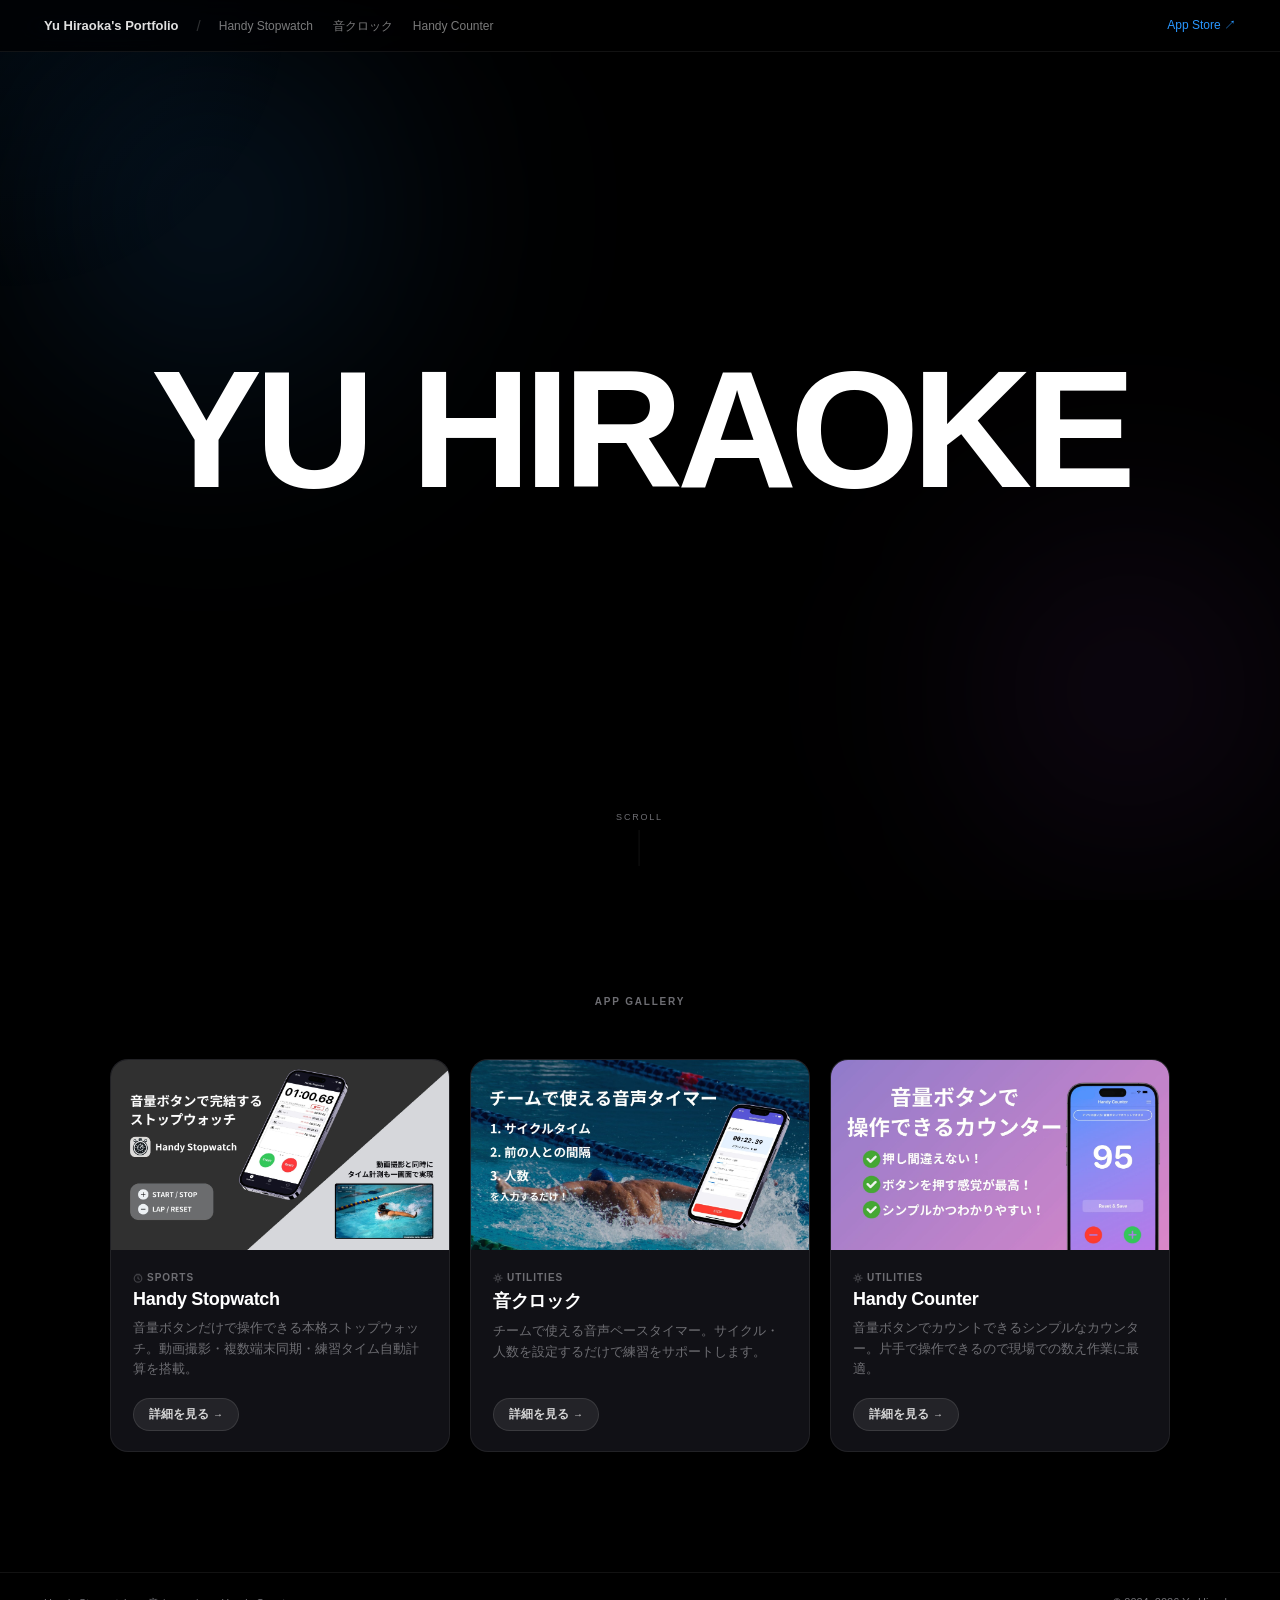
==== commit b6842569: "スクロール演出・アイコン追加・テキスト細字化" ====
--- a/index.html
+++ b/index.html
@@ -1,215 +1,584 @@
-﻿<!doctype html>
-<html class="no-js" lang="ja">
-    <head>
-        <title>APP GALLERY</title>
-        <meta charset="utf-8">
-        <meta http-equiv="X-UA-Compatible" content="IE=edge" />
-        <meta name="author" content="ThemeZaa">
-        <meta name="viewport" content="width=device-width,initial-scale=1.0" />
-        <!-- favicon icon -->
-        <link rel="shortcut icon" href="images/icon.png">
-        <!-- google fonts preconnect -->
-        <link rel="preconnect" href="https://fonts.googleapis.com" crossorigin>
-        <link rel="preconnect" href="https://fonts.gstatic.com" crossorigin>
-        <!-- style sheets and font icons  -->
-        <link rel="stylesheet" href="css/vendors.min.css"/>
-        <link rel="stylesheet" href="css/icon.min.css"/>
-        <link rel="stylesheet" href="css/style.css"/>
-        <link rel="stylesheet" href="css/responsive.css"/>
-        <link rel="stylesheet" href="css/architecture.css" />
-    </head>
+<!doctype html>
+<html lang="ja">
+<head>
+    <title>Yu Hiraoka — iOS Developer</title>
+    <meta charset="utf-8">
+    <meta name="viewport" content="width=device-width,initial-scale=1.0">
+    <link rel="icon" type="image/png" sizes="32x32" href="images/favicon-32.png">
+    <link rel="apple-touch-icon" sizes="180x180" href="images/favicon-180.png">
     <style>
-        @media (max-width: 991px) {
-            .navbar {
-                display: none;
-            }
+        *, *::before, *::after { box-sizing: border-box; margin: 0; padding: 0; }
+
+        :root {
+            --bg:     #000;
+            --s2:     #111116;
+            --border: rgba(255,255,255,0.07);
+            --text:   #f0f0f5;
+            --muted:  #6e6e73;
+            --blue:   #2997ff;
+        }
+
+        html { scroll-behavior: smooth; }
+
+        body {
+            background: var(--bg);
+            color: var(--text);
+            font-family: -apple-system, BlinkMacSystemFont, "SF Pro Display",
+                         "Helvetica Neue", Arial, sans-serif;
+            -webkit-font-smoothing: antialiased;
+            overflow-x: hidden;
+        }
+
+        /* ═══ UNIVERSAL NAV ═══ */
+        nav {
+            position: fixed;
+            inset: 0 0 auto 0;
+            z-index: 200;
+            height: 52px;
+            display: flex;
+            align-items: center;
+            padding: 0 44px;
+            gap: 0;
+            background: rgba(0,0,0,0.72);
+            backdrop-filter: saturate(180%) blur(20px);
+            -webkit-backdrop-filter: saturate(180%) blur(20px);
+            border-bottom: 1px solid var(--border);
+        }
+        .nav-brand {
+            font-size: 13px;
+            font-weight: 600;
+            color: rgba(255,255,255,.88);
+            text-decoration: none;
+            white-space: nowrap;
+            flex-shrink: 0;
+            transition: opacity .15s;
+        }
+        .nav-brand:hover { opacity: .72; }
+
+        /* creative separator */
+        .nav-sep {
+            margin: 0 18px;
+            color: rgba(255,255,255,.18);
+            font-size: 15px;
+            font-weight: 300;
+            flex-shrink: 0;
+            user-select: none;
+        }
+
+        /* Left-aligned product links */
+        .nav-products {
+            list-style: none;
+            display: flex;
+            gap: 20px;
+            margin-right: auto;  /* pushes App Store to far right */
+        }
+        .nav-products a {
+            font-size: 12px;
+            font-weight: 500;
+            color: rgba(255,255,255,.48);
+            text-decoration: none;
+            white-space: nowrap;
+            position: relative;
+            padding-bottom: 1px;
+            transition: color .18s;
+        }
+        /* underline slide-in on hover */
+        .nav-products a::after {
+            content: '';
+            position: absolute;
+            bottom: -1px; left: 0;
+            width: 0; height: 1px;
+            background: rgba(255,255,255,.45);
+            transition: width .24s ease;
+        }
+        .nav-products a:hover { color: rgba(255,255,255,.85); }
+        .nav-products a:hover::after { width: 100%; }
+        .nav-products a.active {
+            color: #fff;
+            font-weight: 600;
+        }
+        .nav-products a.active::after {
+            width: 100%;
+            background: #fff;
+        }
+
+        /* Right: App Store CTA */
+        .nav-cta {
+            font-size: 12px;
+            font-weight: 500;
+            color: var(--blue);
+            text-decoration: none;
+            flex-shrink: 0;
+            transition: opacity .15s;
+        }
+        .nav-cta:hover { opacity: .72; }
+
+        @media (max-width: 740px) {
+            nav { padding: 0 20px; }
+            .nav-sep, .nav-products { display: none; }
+        }
+
+        /* ═══ CURSOR GLOW ═══ */
+        #glow {
+            position: fixed;
+            width: 600px; height: 600px;
+            border-radius: 50%;
+            background: radial-gradient(circle, rgba(41,151,255,.055) 0%, transparent 70%);
+            pointer-events: none;
+            transform: translate(-50%,-50%);
+            z-index: 1;
+            transition: left .12s ease, top .12s ease;
+        }
+
+        /* ═══ HERO ═══ */
+        .hero {
+            position: relative;
+            height: 100svh;
+            min-height: 600px;
+            display: flex;
+            flex-direction: column;
+            align-items: center;
+            justify-content: center;
+            overflow: hidden;
+        }
+
+        .blob {
+            position: absolute;
+            border-radius: 50%;
+            filter: blur(110px);
+            pointer-events: none;
+        }
+        .blob-a {
+            width: 540px; height: 540px;
+            background: radial-gradient(circle, rgba(41,151,255,.18) 0%, transparent 70%);
+            top: -60px; left: -60px;
+            animation: blobA 22s ease-in-out infinite;
+        }
+        .blob-b {
+            width: 420px; height: 420px;
+            background: radial-gradient(circle, rgba(191,90,242,.14) 0%, transparent 70%);
+            bottom: 0; right: -60px;
+            animation: blobB 28s ease-in-out infinite;
+        }
+        @keyframes blobA {
+            0%,100% { transform: translate(0,0) scale(1); }
+            40%      { transform: translate(120px,100px) scale(1.1); }
+            70%      { transform: translate(-30px,140px) scale(.92); }
+        }
+        @keyframes blobB {
+            0%,100% { transform: translate(0,0) scale(1); }
+            55%      { transform: translate(-140px,-90px) scale(1.14); }
+        }
+
+        .hero-name {
+            position: relative;
+            z-index: 2;
+            font-size: clamp(62px, 13vw, 210px);
+            font-weight: 800;
+            letter-spacing: -.042em;
+            line-height: .92;
+            color: #fff;
+            text-align: center;
+            white-space: nowrap;
+            cursor: default;
+            user-select: none;
+        }
+        .hl {
+            display: inline-block;
+            transition: transform .32s cubic-bezier(.34,1.56,.64,1), color .24s;
+            will-change: transform, color;
+        }
+        .hl-sp { display: inline-block; width: .26em; }
+
+        .hero-role {
+            position: relative;
+            z-index: 2;
+            margin-top: 26px;
+            font-size: clamp(10px, 1.2vw, 13px);
+            font-weight: 500;
+            letter-spacing: .22em;
+            text-transform: uppercase;
+            color: var(--muted);
+            opacity: 0;
+            transform: translateY(10px);
+            transition: opacity .7s ease, transform .7s ease;
+        }
+        .hero-role.show { opacity: 1; transform: translateY(0); }
+
+        .scroll-hint {
+            position: absolute;
+            bottom: 34px; left: 50%;
+            transform: translateX(-50%);
+            display: flex; flex-direction: column; align-items: center; gap: 8px;
+            opacity: 0;
+            animation: fadeIn .5s ease 2.8s forwards;
+        }
+        .scroll-hint span {
+            font-size: 9px; letter-spacing: .2em;
+            text-transform: uppercase; color: var(--muted);
+        }
+        .scroll-bar {
+            width: 1px; height: 36px;
+            background: var(--border); overflow: hidden; position: relative;
+        }
+        .scroll-pip {
+            width: 1px; height: 12px;
+            background: rgba(255,255,255,.32);
+            position: absolute; top: -12px;
+            animation: pip 2.2s ease-in-out 2.8s infinite;
+        }
+        @keyframes pip {
+            0%   { top: -12px; opacity: 0; }
+            20%  { opacity: 1; }
+            80%  { opacity: 1; }
+            100% { top: 36px; opacity: 0; }
+        }
+        @keyframes fadeIn { to { opacity: 1; } }
+
+        /* ═══ GALLERY ═══ */
+        .gallery {
+            padding: 96px 44px 120px;
+        }
+        .gallery-label {
+            text-align: center;
+            font-size: 10px;
+            font-weight: 600;
+            letter-spacing: .18em;
+            text-transform: uppercase;
+            color: var(--muted);
+            margin-bottom: 52px;
+        }
+        .gallery-grid {
+            max-width: 1060px;
+            margin: 0 auto;
+            display: grid;
+            grid-template-columns: repeat(3, 1fr);
+            gap: 20px;
+        }
+
+        /* Card */
+        .card {
+            background: var(--s2);
+            border: 1px solid var(--border);
+            border-radius: 18px;
+            overflow: hidden;
+            cursor: pointer;
+            display: flex;
+            flex-direction: column;
+            transition: opacity .6s ease, transform .6s ease,
+                        border-color .25s, box-shadow .3s;
+            opacity: 0;
+            transform: translateY(32px);
+        }
+        .card.visible { opacity: 1; transform: translateY(0); }
+        .card:hover {
+            border-color: rgba(255,255,255,.15);
+            transform: translateY(-6px);
+            box-shadow: 0 32px 72px rgba(0,0,0,.65);
+        }
+        .card-img {
+            width: 100%;
+            aspect-ratio: 2208 / 1242;
+            overflow: hidden;
+            flex-shrink: 0;
+        }
+        .card-img img {
+            width: 100%; height: 100%;
+            object-fit: cover;
+            display: block;
+            transition: transform .5s ease;
+        }
+        .card:hover .card-img img { transform: scale(1.04); }
+        .card-body {
+            padding: 22px 22px 20px;
+            display: flex;
+            flex-direction: column;
+            flex: 1;
+        }
+        .card-cat {
+            font-size: 10px;
+            font-weight: 600;
+            letter-spacing: .1em;
+            text-transform: uppercase;
+            color: var(--muted);
+            margin-bottom: 5px;
+        }
+        .card-name {
+            font-size: 18px;
+            font-weight: 700;
+            letter-spacing: -.28px;
+            color: #fff;
+            margin-bottom: 8px;
+        }
+        .card-desc {
+            font-size: 12.5px;
+            font-weight: 300;
+            color: var(--muted);
+            line-height: 1.65;
+            flex: 1;
+            margin-bottom: 18px;
+        }
+        .card-btn {
+            display: inline-flex;
+            align-items: center;
+            gap: 4px;
+            font-size: 11.5px;
+            font-weight: 600;
+            padding: 8px 15px;
+            border-radius: 980px;
+            text-decoration: none;
+            color: rgba(255,255,255,.82);
+            background: rgba(255,255,255,.08);
+            border: 1px solid rgba(255,255,255,.1);
+            transition: background .2s, border-color .2s;
+            width: fit-content;
+        }
+        .card-btn:hover {
+            background: rgba(255,255,255,.14);
+            border-color: rgba(255,255,255,.18);
+        }
+        .arr { font-size: 10px; transition: transform .2s; }
+        .card:hover .arr { transform: translateX(3px); }
+
+        /* ═══ SCROLL PROGRESS ═══ */
+        #scroll-progress {
+            position: fixed; top: 52px; left: 0;
+            height: 2px;
+            background: linear-gradient(90deg, var(--blue) 0%, #bf5af2 100%);
+            width: 0; z-index: 199;
+            pointer-events: none;
+            transition: width .08s linear;
+        }
+
+        @media (max-width: 880px) {
+            .gallery-grid { grid-template-columns: 1fr; max-width: 480px; margin: 0 auto; }
+        }
+        @media (max-width: 520px) {
+            .gallery { padding: 80px 20px 100px; }
+        }
+
+        /* ═══ FOOTER ═══ */
+        footer {
+            border-top: 1px solid var(--border);
+            padding: 20px 44px;
+            display: flex;
+            align-items: center;
+            justify-content: space-between;
+            flex-wrap: wrap;
+            gap: 10px;
+        }
+        .footer-links { display: flex; gap: 18px; list-style: none; }
+        .footer-links a {
+            font-size: 11px; color: var(--muted);
+            text-decoration: none; transition: color .15s;
+        }
+        .footer-links a:hover { color: #fff; }
+        .footer-copy { font-size: 11px; color: var(--muted); }
+        @media (max-width: 520px) {
+            footer { padding: 20px; flex-direction: column; align-items: flex-start; gap: 12px; }
         }
     </style>
-    <body class="custom-cursor overflow-x-hidden" data-mobile-nav-style="classic">
-        <!-- start cursor -->
-        <div class="cursor-page-inner">
-            <div class="circle-cursor circle-cursor-inner"></div>
-            <div class="circle-cursor circle-cursor-outer"></div>
+</head>
+<body>
+
+<!-- ═══ NAV (universal) ═══ -->
+<nav>
+    <a href="index.html" class="nav-brand">Yu Hiraoka's Portfolio</a>
+    <span class="nav-sep">/</span>
+    <ul class="nav-products">
+        <li><a href="handy-stopwatch.html">Handy Stopwatch</a></li>
+        <li><a href="https://apps.apple.com/jp/app/%E9%9F%B3%E3%82%AF%E3%83%AD%E3%83%83%E3%82%AF/id6504010049"
+               target="_blank" rel="noopener">音クロック</a></li>
+        <li><a href="https://apps.apple.com/jp/app/handy-counter-%E9%9F%B3%E9%87%8F%E3%83%9C%E3%82%BF%E3%83%B3%E3%81%A7%E3%82%AB%E3%82%A6%E3%83%B3%E3%83%88/id6520395429"
+               target="_blank" rel="noopener">Handy Counter</a></li>
+    </ul>
+    <a href="https://apps.apple.com/jp/developer/yu-hiraoka/id1750657696"
+       target="_blank" rel="noopener" class="nav-cta">App Store ↗</a>
+</nav>
+<div id="scroll-progress"></div>
+
+<div id="glow"></div>
+
+<!-- ═══ HERO ═══ -->
+<section class="hero">
+    <div class="blob blob-a"></div>
+    <div class="blob blob-b"></div>
+    <div class="hero-name" id="hero-name"></div>
+    <p class="hero-role" id="hero-role">iOS Developer</p>
+    <div class="scroll-hint">
+        <span>Scroll</span>
+        <div class="scroll-bar"><div class="scroll-pip"></div></div>
+    </div>
+</section>
+
+<!-- ═══ GALLERY ═══ -->
+<section class="gallery" id="apps">
+    <p class="gallery-label">App Gallery</p>
+    <div class="gallery-grid">
+
+        <!-- Handy Stopwatch -->
+        <div class="card" onclick="location.href='handy-stopwatch.html'">
+            <div class="card-img">
+                <img src="images/card_handy_stopwatch.jpg" alt="Handy Stopwatch">
+            </div>
+            <div class="card-body">
+                <p class="card-cat"><svg width="10" height="10" viewBox="0 0 12 12" fill="none" stroke="currentColor" stroke-width="1.5" stroke-linecap="round" style="opacity:.5;vertical-align:middle;margin-right:4px;margin-bottom:1px"><circle cx="6" cy="6.5" r="4.5"/><polyline points="6 4.5 6 6.5 7.5 7.5"/><line x1="4" y1="1.5" x2="8" y2="1.5"/></svg>Sports</p>
+                <p class="card-name">Handy Stopwatch</p>
+                <p class="card-desc">音量ボタンだけで操作できる本格ストップウォッチ。動画撮影・複数端末同期・練習タイム自動計算を搭載。</p>
+                <a href="handy-stopwatch.html" class="card-btn"
+                   onclick="event.stopPropagation();">
+                    詳細を見る <span class="arr">→</span>
+                </a>
+            </div>
         </div>
-        <!-- end cursor -->
-        <!-- start header -->
-        <header>
-            <!-- start navigation -->
-            <nav class="navbar navbar-expand-lg header-transparent bg-transparent disable-fixed">
-                <div class="container-fluid">
-                    <div class="col-auto col-lg-2 me-lg-0 me-auto d-none d-lg-flex">
-                        <div class="header-icon">
-                            <div class="header-social-icon icon social-text-style-01">
-                                <a href="https://apps.apple.com/jp/developer/yu-hiraoka/id1750657696" target="_blank"><i></i>My Apple Store</a>
-                                <a href="https://apps.apple.com/jp/app/handy-stopwatch/id6504489579" target="_blank">Handy Stopwatch</a>
-                                <a href="https://apps.apple.com/jp/app/%E9%9F%B3%E3%82%AF%E3%83%AD%E3%83%83%E3%82%AF/id6504010049" target="_blank">音クロック</a>
-                            </div>
-                        </div>
-                    </div>
-                </div>
-            </nav>
-        </header>
-        <!-- end header -->
-        <section class="page-title-big-typography cover-background p-0 one-fourth-screen bg-dark-gray" style="background-image: url(images/handy_stopwatch_1920*780.png)">
-        </section>
-        <!-- start section --> 
-        <section class="bg-dark-gray background-position-center-top overlap-height overflow-visible" style="background-image: url('../../Desktop/APPGALLERY/templete/html/images/demo-architecture-dotted-pattern.svg')">
-            <div class="container">
-                <div class="row overlap-gap-section">
-                    <div class="col-lg-4 col-md-6 sm-mb-30px text-center text-md-start">
-                        <span class="fs-22 fw-600 d-inline-block mb-25px ls-minus-05px text-white">Handy Stopwatch</span>
-                        <ul class="list-style-01 ps-0 pe-50px mb-0 sm-pe-0">
-                            <li class="pt-15px pb-15px"><span class="text-uppercase text-white pe-10px w-35 lg-w-45 sm-w-auto sm-me-20px d-inline-block fs-15 fw-500">Category</span>Sports</li>
-                            <li class="pt-15px pb-15px"><span class="text-uppercase text-white pe-10px w-35 lg-w-45 sm-w-auto sm-me-20px d-inline-block fs-15 fw-500">keywords</span>Stopwatch, Button, Swim</li>
-                            <li class="border-color-charcoal-grey pt-15px pb-15px"><span class="text-uppercase text-white pe-10px w-35 lg-w-45 sm-w-auto sm-me-20px d-inline-block fw-500 fs-15">Published</span>2024/06/18</li>
-                            <li class="border-color-charcoal-grey pt-15px pb-15px"><span class="text-uppercase text-white pe-10px w-35 lg-w-45 sm-w-auto sm-me-20px d-inline-block fw-500 fs-15">Developer</span>Yu Hiraoka</li>
-                        </ul>
-                    </div>
-                    <div class="col-lg-7 offset-lg-1 col-md-7 text-center text-md-start">
-                        <h4 class="fw-600 text-white"><span class="text-decoration-line-bottom d-inline-block">音量ボタンだけ</span>で操作できる<br>ストップウォッチ</h4>
-                        <p class="mb-35px">音量ボタンでタイムを計測できる、ボタンの感触を再現したリアルなストップウォッチです。
-                            音量ボタンで操作できるため、ストレスなくタイム計測ができます！<br>
-                            また、計測したタイムを自動でアプリ内に保存されるため、記録忘れ等がなくなります！
-                        </p>
-                        <a href="https://apps.apple.com/jp/app/handy-stopwatch/id6504489579" class="btn btn-medium btn-base-color text-uppercase-inherit fw-600 primary-font">Handy Stopwatchのダウンロードはこちらから</a>
-                    </div>
-                </div>
+
+        <!-- 音クロック -->
+        <div class="card" onclick="window.open('https://apps.apple.com/jp/app/%E9%9F%B3%E3%82%AF%E3%83%AD%E3%83%83%E3%82%AF/id6504010049','_blank')">
+            <div class="card-img">
+                <img src="images/card_oto_clock.jpg" alt="音クロック">
             </div>
-        </section>
-        <!-- end section -->
-        <!-- start section -->
-        <section class="bg-nero-grey">
-            <div class="container">
-                <div class="row">
-                    <div class="col-12 overlap-section">
-                        <div class="overlap-section-inner"> 
-                            <div class="swiper magic-cursor drag-cursor" data-slider-options='{ "slidesPerView": 1, "spaceBetween": 0, "effect": "fade", "speed": 500, "loop": true, "autoplay": { "delay": 3000, "disableOnInteraction": false },  "pagination": { "el": ".slider-three-slide-pagination", "clickable": true, "dynamicBullets": true }, "navigation": { "nextEl": ".slider-one-slide-next-1", "prevEl": ".slider-one-slide-prev-1" }, "keyboard": { "enabled": true, "onlyInViewport": true }, "breakpoints": { "992": { "slidesPerView": 1 }, "768": { "slidesPerView": 1 }, "320": { "slidesPerView": 1 } } }'>
-                                <div class="swiper-wrapper">
-                                    <!-- start slider item --> 
-                                    <div class="swiper-slide">
-                                        <img src="images/handy_stopwatch_1_1190*700.png" class="w-100" alt="" />
-                                    </div>
-                                    <!-- end slider item -->
-                                    <!-- start slider item -->
-                                    <div class="swiper-slide">
-                                        <img src="images/handy_stopwatch_2_1190*700.png" class="w-100" alt="" />
-                                    </div>
-                                    <!-- end slider item --> 
-                                    <!-- start slider item -->
-                                    <div class="swiper-slide">
-                                        <img src="images/handy_stopwatch_3_1190*700.png" class="w-100" alt="" />
-                                    </div>
-                                    <!-- end slider item --> 
-                                    <!-- end slider item --> 
-                                </div> 
-                            </div>
-                        </div>
-                    </div>
-                    <div class="col-12 mt-8 lg-mt-10 text-center">
-                        <a href="https://apps.apple.com/jp/app/handy-stopwatch/id6504489579" target="_blank">
-                            <img src="images/handy_stopwatch_770*110.gif" alt="">
-                        </a>
-                    </div>
-                </div>
+            <div class="card-body">
+                <p class="card-cat"><svg width="10" height="10" viewBox="0 0 12 12" fill="none" stroke="currentColor" stroke-width="1.5" stroke-linecap="round" style="opacity:.5;vertical-align:middle;margin-right:4px;margin-bottom:1px"><circle cx="6" cy="6" r="2"/><path d="M6 1v2M6 9v2M1 6h2M9 6h2M2.93 2.93l1.41 1.41M7.66 7.66l1.41 1.41M2.93 9.07l1.41-1.41M7.66 4.34l1.41-1.41"/></svg>Utilities</p>
+                <p class="card-name">音クロック</p>
+                <p class="card-desc">チームで使える音声ペースタイマー。サイクル・人数を設定するだけで練習をサポートします。</p>
+                <a href="https://apps.apple.com/jp/app/%E9%9F%B3%E3%82%AF%E3%83%AD%E3%83%83%E3%82%AF/id6504010049"
+                   target="_blank" rel="noopener" class="card-btn"
+                   onclick="event.stopPropagation();">
+                    詳細を見る <span class="arr">→</span>
+                </a>
             </div>
-        </section>
-        <!-- end section -->
-        <!-- start section -->
-        <section class="bg-dark-gray background-position-center-top" style="background-image: url('../../Desktop/APPGALLERY/templete/html/images/demo-architecture-dotted-pattern.svg')">
-            <div class="container">
-                <div class="row row-cols-1 row-cols-md-2 mb-6">
-                    <div class="col text-center text-md-start">
-                        <h4 class="fw-600 text-white">Handy Stopwatch Gallery</h4>
-                    </div>
-<!--                    <div class="col last-paragraph-no-margin text-center text-md-start">-->
-<!--                        <p>シンプル且つ多機能なストップウォッチ</p>-->
-<!--                    </div>-->
-                </div>
-                <div class="row mb-6">
-                    <div class="col px-0 sm-ps-15px sm-pe-15px">
-                        <ul class="image-gallery-style-01 gallery-wrapper grid grid-3col xl-grid-3col lg-grid-3col md-grid-2col sm-grid-1col xs-grid-1col gutter-extra-large">
-                            <li class="grid-sizer"></li>
-                            <!-- start gallery item -->
-                            <li class="grid-item grid-item-double transition-inner-all">
-                                <div class="gallery-box">
-                                    <a href="images/handy_stopwatch_1_785*785.png" data-group="lightbox-gallery" title="Handy Stopwatch">
-                                        <div class="position-relative gallery-image bg-white overflow-hidden">
-                                            <img src="images/handy_stopwatch_1_785*785.png" alt="" />
-                                            <div class="d-flex align-items-center justify-content-center position-absolute top-0px left-0px w-100 h-100 gallery-hover move-bottom-top">
-<!--                                                <div class="d-flex align-items-center justify-content-center w-50px h-50px rounded-circle bg-dark-gray">-->
-<!--                                                    <i class="feather icon-feather-search text-white icon-small"></i>-->
-<!--                                                </div>-->
-                                            </div>
-                                        </div>
-                                    </a>
-                                </div>
-                            </li>
-                            <!-- end gallery item -->
-                            <!-- start gallery item -->
-                            <li class="grid-item transition-inner-all">
-                                <div class="gallery-box overflow-hidden">
-                                    <a href="images/handy_stopwatch_2_785*785.png" data-group="lightbox-gallery" title="Handy Stopwatch">
-                                        <div class="position-relative gallery-image bg-white overflow-hidden">
-                                            <img src="images/handy_stopwatch_2_785*785.png" alt="" />
-                                            <div class="d-flex align-items-center justify-content-center position-absolute top-0px left-0px w-100 h-100 gallery-hover move-bottom-top">
-<!--                                                <div class="d-flex align-items-center justify-content-center w-50px h-50px rounded-circle bg-dark-gray">-->
-<!--                                                    <i class="feather icon-feather-search text-white icon-small"></i>-->
-<!--                                                </div>-->
-                                            </div>
-                                        </div>
-                                    </a>
-                                </div>
-                            </li>
-                            <!-- end gallery item -->
-                            <!-- start gallery item -->
-                            <li class="grid-item transition-inner-all">
-                                <div class="gallery-box overflow-hidden">
-                                    <a href="images/handy_stopwatch_3_785*785.png" data-group="lightbox-gallery" title="Handy Stopwatch">
-                                        <div class="position-relative gallery-image bg-white overflow-hidden">
-                                            <img src="images/handy_stopwatch_3_785*785.png" alt="" />
-                                            <div class="d-flex align-items-center justify-content-center position-absolute top-0px left-0px w-100 h-100 gallery-hover move-bottom-top">
-<!--                                                <div class="d-flex align-items-center justify-content-center w-50px h-50px rounded-circle bg-dark-gray">-->
-<!--                                                    <i class="feather icon-feather-search text-white icon-small"></i>-->
-<!--                                                </div>-->
-                                            </div>
-                                        </div>
-                                    </a>
-                                </div>
-                            </li>
-                            <!-- end gallery item -->
-                        </ul>
-                    </div>
-                </div>
+        </div>
+
+        <!-- Handy Counter -->
+        <div class="card" onclick="window.open('https://apps.apple.com/jp/app/handy-counter-%E9%9F%B3%E9%87%8F%E3%83%9C%E3%82%BF%E3%83%B3%E3%81%A7%E3%82%AB%E3%82%A6%E3%83%B3%E3%83%88/id6520395429','_blank')">
+            <div class="card-img">
+                <img src="images/card_handy_counter.jpg" alt="Handy Counter">
             </div>
-        </section>
-        <footer class="bg-nero-grey pb-0 pt-0 md-pt-0 sm-pt-0 xs-pt-0 background-position-center-top" style="background-image: url('../../Desktop/APPGALLERY/templete/html/images/demo-architecture-dotted-pattern.svg')">
-            <div class="footer-bottom p-20px border-color-transparent-white-light">
-                <div class="container">
-                    <div class="row align-items-center">
-                        <div class="col-lg-7 text-center text-lg-start md-mb-10px">
-                            <ul class="footer-navbar fs-15 lh-normal">
-                                <li class="nav-item active"><a href="https://apps.apple.com/jp/app/handy-stopwatch/id6504489579" target="_blank" class="nav-link">Handy Stopwatch</a></li>
-                                <li class="nav-item"><a href="https://apps.apple.com/jp/app/%E9%9F%B3%E3%82%AF%E3%83%AD%E3%83%83%E3%82%AF/id6504010049" target="_blank" class="nav-link">音クロック</a></li>
-                            </ul>
-                        </div>
-                        <div class="col-lg-5 text-center text-lg-end">
-                            <span class="fs-15">&copy; 2024 Yu Hiraoka</span>
-                        </div>
-                    </div>
-                </div>
+            <div class="card-body">
+                <p class="card-cat"><svg width="10" height="10" viewBox="0 0 12 12" fill="none" stroke="currentColor" stroke-width="1.5" stroke-linecap="round" style="opacity:.5;vertical-align:middle;margin-right:4px;margin-bottom:1px"><circle cx="6" cy="6" r="2"/><path d="M6 1v2M6 9v2M1 6h2M9 6h2M2.93 2.93l1.41 1.41M7.66 7.66l1.41 1.41M2.93 9.07l1.41-1.41M7.66 4.34l1.41-1.41"/></svg>Utilities</p>
+                <p class="card-name">Handy Counter</p>
+                <p class="card-desc">音量ボタンでカウントできるシンプルなカウンター。片手で操作できるので現場での数え作業に最適。</p>
+                <a href="https://apps.apple.com/jp/app/handy-counter-%E9%9F%B3%E9%87%8F%E3%83%9C%E3%82%BF%E3%83%B3%E3%81%A7%E3%82%AB%E3%82%A6%E3%83%B3%E3%83%88/id6520395429"
+                   target="_blank" rel="noopener" class="card-btn"
+                   onclick="event.stopPropagation();">
+                    詳細を見る <span class="arr">→</span>
+                </a>
             </div>
-        </footer>
-        <!-- end footer -->
-         <!-- start scroll progress -->
-        <div class="scroll-progress d-none d-xxl-block">
-          <a href="#" class="scroll-top" aria-label="scroll">
-            <span class="scroll-text">Scroll</span><span class="scroll-line"><span class="scroll-point"></span></span>
-          </a>
         </div>
-        <!-- end scroll progress -->
-        <!-- javascript libraries -->
-        <script type="text/javascript" src="js/jquery.js"></script>
-        <script type="text/javascript" src="js/vendors.min.js"></script>
-        <script type="text/javascript" src="js/main.js"></script>
-    </body>
-</html>+
+    </div>
+</section>
+
+<!-- ═══ FOOTER ═══ -->
+<footer>
+    <ul class="footer-links">
+        <li><a href="handy-stopwatch.html">Handy Stopwatch</a></li>
+        <li><a href="https://apps.apple.com/jp/app/%E9%9F%B3%E3%82%AF%E3%83%AD%E3%83%83%E3%82%AF/id6504010049"
+               target="_blank" rel="noopener">音クロック</a></li>
+        <li><a href="https://apps.apple.com/jp/app/handy-counter-%E9%9F%B3%E9%87%8F%E3%83%9C%E3%82%BF%E3%83%B3%E3%81%A7%E3%82%AB%E3%82%A6%E3%83%B3%E3%83%88/id6520395429"
+               target="_blank" rel="noopener">Handy Counter</a></li>
+    </ul>
+    <span class="footer-copy">© 2024–2026 Yu Hiraoka</span>
+</footer>
+
+<script>
+(function () {
+    /* cursor glow */
+    var g = document.getElementById('glow');
+    document.addEventListener('mousemove', function (e) {
+        g.style.left = e.clientX + 'px';
+        g.style.top  = e.clientY + 'px';
+    });
+
+    /* letter scramble */
+    var NAME   = 'YU HIRAOKA';
+    var CHARS  = 'ABCDEFGHIJKLMNOPQRSTUVWXYZ';
+    var COLORS = ['#2997ff','#bf5af2','#ff453a','#ffd60a','#32d74b',
+                  '#ff9f0a','#5ac8f5','#ff375f','#2997ff'];
+
+    var nameEl = document.getElementById('hero-name');
+    var roleEl = document.getElementById('hero-role');
+    var spans  = [];
+    var ci = 0;
+
+    NAME.split('').forEach(function (ch) {
+        var s = document.createElement('span');
+        if (ch === ' ') { s.className = 'hl-sp'; nameEl.appendChild(s); return; }
+        s.className = 'hl';
+        s.dataset.final = ch;
+        s.dataset.color = COLORS[ci % COLORS.length];
+        s.textContent = CHARS[Math.floor(Math.random() * CHARS.length)];
+        nameEl.appendChild(s);
+        spans.push(s);
+        ci++;
+    });
+
+    var settled = 0;
+    spans.forEach(function (sp, i) {
+        setTimeout(function () {
+            var f = 0, FRAMES = 20, TICK = 40;
+            var iv = setInterval(function () {
+                if (f >= FRAMES) {
+                    sp.textContent = sp.dataset.final;
+                    clearInterval(iv);
+                    if (++settled === spans.length) onDone();
+                    return;
+                }
+                sp.textContent = CHARS[Math.floor(Math.random() * CHARS.length)];
+                f++;
+            }, TICK);
+        }, 260 + i * 85);
+    });
+
+    function onDone() {
+        roleEl.classList.add('show');
+        if (window.matchMedia('(hover: hover) and (pointer: fine)').matches) magnetic();
+    }
+
+    function magnetic() {
+        document.addEventListener('mousemove', function (e) {
+            spans.forEach(function (sp) {
+                var r = sp.getBoundingClientRect();
+                var dx = e.clientX - (r.left + r.width / 2);
+                var dy = e.clientY - (r.top  + r.height / 2);
+                var d  = Math.sqrt(dx*dx + dy*dy);
+                if (d < 160 && d > 0) {
+                    var p = (1 - d/160) * 30;
+                    sp.style.transform = 'translate('+(-dx/d*p)+'px,'+(-dy/d*p)+'px)';
+                    sp.style.color = sp.dataset.color;
+                } else {
+                    sp.style.transform = '';
+                    sp.style.color = '';
+                }
+            });
+        });
+    }
+    /* ─── scroll progress ─── */
+    var prog = document.getElementById('scroll-progress');
+    if (prog) {
+        window.addEventListener('scroll', function() {
+            var h = document.body.scrollHeight - window.innerHeight;
+            if (h > 0) prog.style.width = Math.min(window.scrollY / h * 100, 100) + '%';
+        }, { passive: true });
+    }
+
+    /* ─── card stagger reveal ─── */
+    var cards = document.querySelectorAll('.card');
+    if ('IntersectionObserver' in window) {
+        var cardObs = new IntersectionObserver(function(entries) {
+            entries.forEach(function(entry) {
+                if (!entry.isIntersecting) return;
+                var i = Array.from(cards).indexOf(entry.target);
+                entry.target.style.transitionDelay = (i % 3 * 0.12) + 's';
+                entry.target.classList.add('visible');
+                cardObs.unobserve(entry.target);
+            });
+        }, { threshold: 0.12 });
+        cards.forEach(function(c) { cardObs.observe(c); });
+    } else {
+        cards.forEach(function(c) { c.classList.add('visible'); });
+    }
+})();
+</script>
+</body>
+</html>
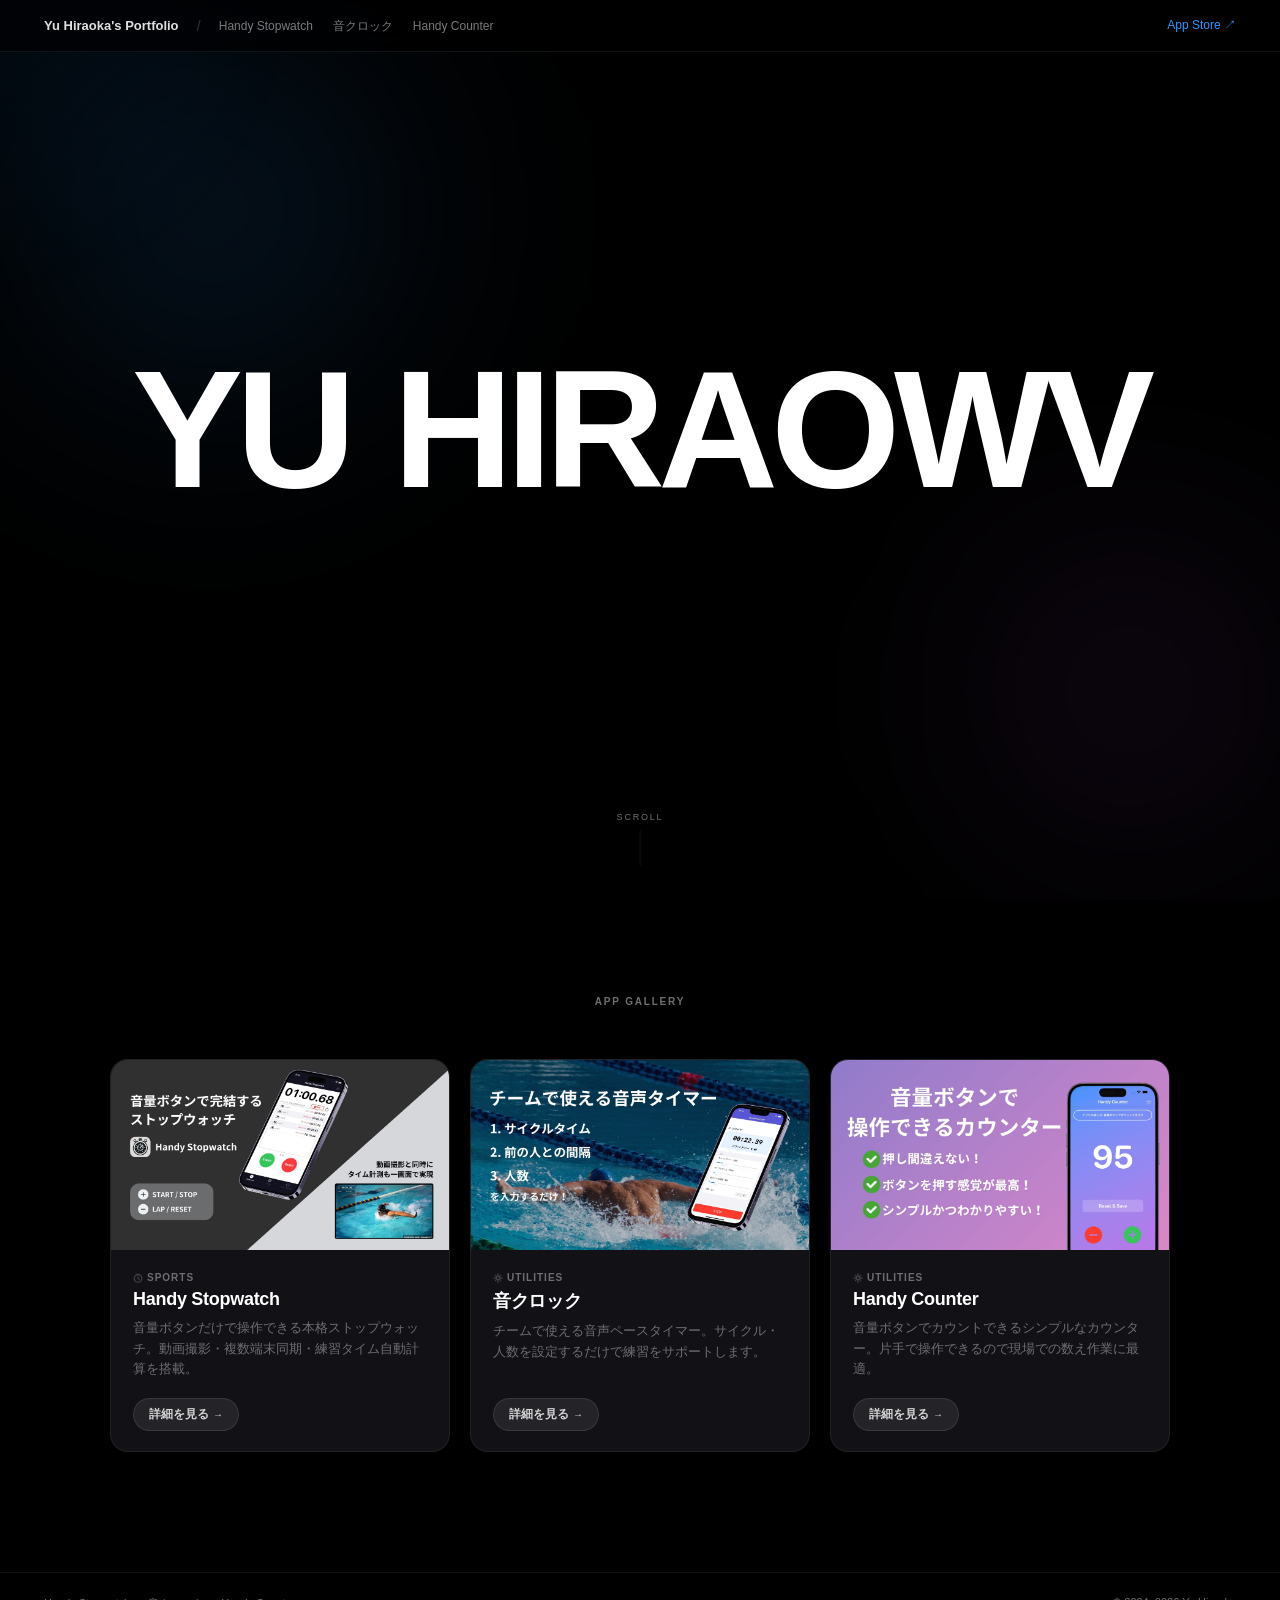
==== commit b23dbb11: "fix: モバイルでnav-ctaをナビ中央に配置" ====
--- a/index.html
+++ b/index.html
@@ -114,8 +114,13 @@
         .nav-cta:hover { opacity: .72; }
 
         @media (max-width: 740px) {
-            nav { padding: 0 20px; }
+            nav { padding: 0 20px; position: relative; }
             .nav-sep, .nav-products { display: none; }
+            .nav-cta {
+                position: absolute;
+                left: 50%;
+                transform: translateX(-50%);
+            }
         }
 
         /* ═══ CURSOR GLOW ═══ */
